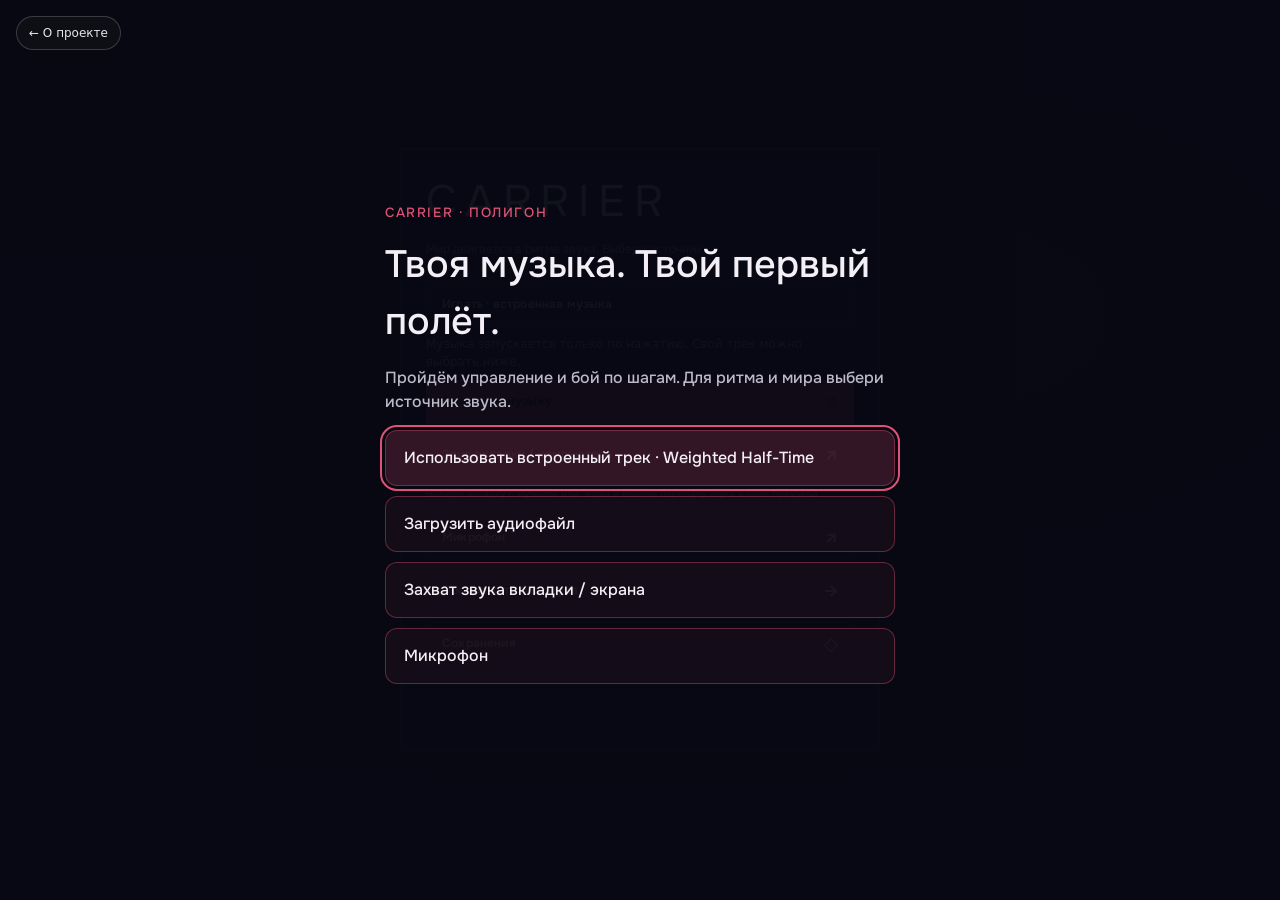
==== desktop.html @ 6b134b46 "Publish Carrier browser demo with desktop and touch controls" ====
<!DOCTYPE html>
<html lang="en">
<head>
<meta charset="UTF-8">
<title>Carrier</title>
<meta name="viewport" content="width=device-width, initial-scale=1, maximum-scale=1, viewport-fit=cover, user-scalable=no">
<link rel="preconnect" href="https://fonts.googleapis.com">
<link rel="preconnect" href="https://fonts.gstatic.com" crossorigin>
<link href="https://fonts.googleapis.com/css2?family=Onest:wght@400;500;600;700&display=swap" rel="stylesheet">
<style>
  html,body{margin:0; height:100%; background:#000; overflow:hidden;
    font-family:-apple-system,BlinkMacSystemFont,"Segoe UI",Roboto,sans-serif;}
  #canvasWrap{position:fixed; inset:0; display:flex; align-items:center; justify-content:center;}
  canvas{display:block;}

  #rulers{
    position:fixed; inset:0; z-index:5; pointer-events:none; display:none;
  }
  #rulers.on{ display:block; pointer-events:auto; }
  #drop{
    position:fixed; inset:0; z-index:10; display:flex; align-items:center; justify-content:center;
    background:rgba(0,0,0,.55); backdrop-filter:blur(6px);
    color:#eee; font-size:14px; text-align:center; cursor:pointer;
  }
  #drop.hidden{display:none;}
  #drop .box{
    border:1.5px dashed rgba(255,255,255,.25); border-radius:20px; padding:40px 56px;
    transition:border-color .15s, background-color .15s;
  }
  #drop .box:hover, #drop.dragover .box{ border-color:rgba(255,255,255,.6); background:rgba(255,255,255,.04); }
  #drop .box b{ display:block; font-size:15px; margin-bottom:6px; color:#fff; }
  #drop .box span{ color:#8a8a8f; font-size:12.5px; }
  #fileInput{ display:none; }

  #captureBtn{
    margin-top:16px; display:inline-flex; align-items:center; gap:6px;
    background:rgba(255,255,255,.08); border:1px solid rgba(255,255,255,.14); color:#eee;
    font-size:12px; padding:8px 14px; border-radius:999px; cursor:pointer;
    transition:background-color .12s;
  }
  #captureBtn:hover{ background:rgba(255,255,255,.16); }
  #captureHint{ display:block; margin-top:8px; color:#6d6d72; font-size:11px; max-width:260px; }

  #bar{
    position:fixed; left:50%; bottom:22px; transform:translateX(-50%); z-index:6;
    display:flex; align-items:center; gap:10px;
    background:rgba(16,16,18,.7); -webkit-backdrop-filter:blur(24px) saturate(160%); backdrop-filter:blur(24px) saturate(160%);
    border-radius:999px; padding:8px 14px; box-shadow:0 24px 70px rgba(0,0,0,.55), inset 0 1px 0 rgba(255,255,255,.07);
    opacity:0; pointer-events:none; transition:opacity .2s;
  }
  #bar.show{ opacity:1; pointer-events:auto; }
  #playBtn{
    width:30px; height:30px; border:none; border-radius:50%; background:#f2f2f2; color:#0a0a0a;
    font-size:12px; cursor:pointer; display:flex; align-items:center; justify-content:center; flex-shrink:0;
  }
  #track{ font-size:11.5px; color:#c9c9d0; max-width:220px; overflow:hidden; text-overflow:ellipsis; white-space:nowrap; }

  .modeBtn{
    border:none; background:transparent; color:#8a8a8f; font-size:11.5px;
    padding:7px 14px; border-radius:999px; cursor:pointer; transition:background-color .15s, color .15s;
  }
  .modeBtn:hover{ color:#c9c9d0; }
  .modeBtn.active{ background:#f2f2f2; color:#0a0a0a; }

  /* only ever visible when a wallpaper host is driving the page */
  #wpBadge{
    position:fixed; left:18px; bottom:22px; z-index:9; display:none;
    align-items:center; gap:8px; padding:6px 8px 6px 14px;
    background:rgba(16,16,18,.7); -webkit-backdrop-filter:blur(24px) saturate(160%);
    backdrop-filter:blur(24px) saturate(160%); border-radius:999px;
    box-shadow:0 24px 70px rgba(0,0,0,.5), inset 0 1px 0 rgba(255,255,255,.07);
    font-size:10px; color:#8a8a8f; text-transform:uppercase; letter-spacing:.05em;
  }
  #wpBadge.on{ display:flex; }
  #wpBadge .modeBtn{ padding:5px 10px; font-size:10px; }

  #viewDock{
    /* above #tuning (6) and #asciiDock (7): a tall settings panel reaches the
       bottom of the screen and would otherwise bury these buttons */
    position:fixed; right:18px; bottom:22px; z-index:9; display:flex; gap:4px;
    background:rgba(16,16,18,.7); -webkit-backdrop-filter:blur(24px) saturate(160%);
    backdrop-filter:blur(24px) saturate(160%);
    border-radius:999px; padding:5px; box-shadow:0 24px 70px rgba(0,0,0,.5), inset 0 1px 0 rgba(255,255,255,.07);
  }
  .viewBtn{
    width:30px; height:30px; border:none; border-radius:50%; cursor:pointer;
    background:rgba(255,255,255,.06); color:#c9c9d0;
    font-size:15px; line-height:1; display:flex; align-items:center; justify-content:center;
    transition:background-color .15s, color .15s;
  }
  .viewBtn:hover{ background:rgba(255,255,255,.16); color:#fff; }
  .viewBtn:active{ background:#f2f2f2; color:#0a0a0a; }
  #canvasWrap{ cursor:grab; }
  #canvasWrap.dragging{ cursor:grabbing; }
  body.synLookLocked #canvasWrap{ cursor:none; }

  #shapeSwitch{
    position:fixed; top:18px; left:18px; z-index:6;
    display:flex; gap:4px;
    background:rgba(16,16,18,.7); -webkit-backdrop-filter:blur(24px) saturate(160%); backdrop-filter:blur(24px) saturate(160%);
    border-radius:999px; padding:4px; box-shadow:0 24px 70px rgba(0,0,0,.55), inset 0 1px 0 rgba(255,255,255,.07);
  }

  #sensitivityDock{
    position:fixed; top:70px; left:18px; z-index:6; width:220px;
    background:rgba(16,16,18,.7); -webkit-backdrop-filter:blur(24px) saturate(160%); backdrop-filter:blur(24px) saturate(160%);
    border-radius:16px; padding:12px 16px; box-shadow:0 24px 70px rgba(0,0,0,.55), inset 0 1px 0 rgba(255,255,255,.07);
  }
  #sensitivityDock label{
    display:flex; justify-content:space-between; font-size:10.5px; color:#8a8a8f;
    text-transform:uppercase; letter-spacing:.05em; margin-bottom:8px;
  }
  #sensitivityDock label span.val{ color:#c9c9d0; font-weight:600; }
  #sensitivityDock input[type=range]{
    -webkit-appearance:none; width:100%; height:3px; border-radius:2px;
    background:rgba(255,255,255,.14); outline:none; margin:0;
  }
  #sensitivityDock input[type=range]::-webkit-slider-thumb{
    -webkit-appearance:none; width:13px; height:13px; border-radius:50%;
    background:#f2f2f2; cursor:pointer; box-shadow:0 1px 4px rgba(0,0,0,.4);
  }
  #sensitivityDock input[type=range]::-moz-range-thumb{
    width:13px; height:13px; border-radius:50%; border:none;
    background:#f2f2f2; cursor:pointer;
  }

  #tuning{
    position:fixed; top:18px; right:18px; z-index:6; width:246px;
    max-height:calc(100vh - 36px); overflow-y:auto;
    background:rgba(16,16,18,.7); -webkit-backdrop-filter:blur(24px) saturate(160%); backdrop-filter:blur(24px) saturate(160%);
    border-radius:18px; padding:14px 16px 6px; box-shadow:0 24px 70px rgba(0,0,0,.55), inset 0 1px 0 rgba(255,255,255,.07);
  }
  #tuning::-webkit-scrollbar{ width:5px; }
  #tuning::-webkit-scrollbar-thumb{ background:rgba(255,255,255,.15); border-radius:3px; }
  #tuning details{
    margin: 4px 0 10px; border-top:1px solid rgba(255,255,255,.08); padding-top:8px;
  }
  #tuning details:first-of-type{ border-top:none; padding-top:0; }
  #tuning summary{
    cursor:pointer; font-size:11px; color:#c9c9d0; font-weight:600;
    text-transform:uppercase; letter-spacing:.05em; margin-bottom:10px;
    list-style:none; display:flex; align-items:center; justify-content:space-between;
  }
  #tuning summary::-webkit-details-marker{ display:none; }
  #tuning summary::after{
    content:'+'; color:#6d6d72; font-size:13px; font-weight:400;
  }
  #tuning details[open] summary::after{ content:'−'; }
  #tuning .row{ margin-bottom:14px; }
  #tuning label{
    display:flex; justify-content:space-between; font-size:10.5px; color:#8a8a8f;
    text-transform:uppercase; letter-spacing:.05em; margin-bottom:6px;
  }
  #tuning label span.val{ color:#c9c9d0; font-weight:600; }
  #tuning input[type=range]{
    -webkit-appearance:none; width:100%; height:3px; border-radius:2px;
    background:rgba(255,255,255,.14); outline:none; margin:0;
  }
  #tuning input[type=range]::-webkit-slider-thumb{
    -webkit-appearance:none; width:13px; height:13px; border-radius:50%;
    background:#f2f2f2; cursor:pointer; box-shadow:0 1px 4px rgba(0,0,0,.4);
  }
  #tuning input[type=range]::-moz-range-thumb{
    width:13px; height:13px; border-radius:50%; border:none;
    background:#f2f2f2; cursor:pointer;
  }

  /* .val outside a <label> matched no rule at all and fell back to the
     default black — invisible on this panel. Give every .val a colour. */
  #tuning .val{ color:#c9c9d0; font-weight:600; }
  #valBpmLive{ color:#7ee0a8 !important; font-weight:700; letter-spacing:.01em; }

  /* point-shape picker: five equal pills, same language as the preset grid */
  .shapeGrid{ display:grid; grid-template-columns:repeat(5,1fr); gap:4px; }
  .shapeBtn{
    padding:7px 0; display:flex; align-items:center; justify-content:center;
  }
  .shapeBtn svg{ width:11px; height:11px; display:block; fill:currentColor; }
  .gradGrid{ display:grid; grid-template-columns:repeat(4,1fr); gap:4px; }
  .gradBtn{ padding:6px 0; font-size:10px; letter-spacing:.02em; }

  .presetGrid{ display:grid; grid-template-columns:1fr 1fr; gap:5px; margin-bottom:8px; }
  .presetBtn{ padding:7px 6px; font-size:10.5px; letter-spacing:.03em; }
  .presetBtn:last-child{ grid-column:1 / -1; }
  .presetHint{ font-size:9.5px; color:#5c5c62; letter-spacing:.04em; margin-bottom:4px; }

  #synDock{
    position:fixed; top:70px; left:18px; z-index:7; width:260px; display:none;
    background:rgba(16,16,18,.82); -webkit-backdrop-filter:blur(24px) saturate(160%);
    backdrop-filter:blur(24px) saturate(160%);
    border-radius:16px; padding:12px 14px;
    box-shadow:0 24px 70px rgba(0,0,0,.55), inset 0 1px 0 rgba(255,255,255,.07);
    max-height:calc(100vh - 100px); overflow-y:auto;
  }
  #synDock.on{ display:block; }
  #asciiDock{
    position:fixed; top:70px; left:18px; z-index:7; width:300px; display:none;
    background:rgba(16,16,18,.82); -webkit-backdrop-filter:blur(24px) saturate(160%);
    backdrop-filter:blur(24px) saturate(160%);
    border-radius:16px; padding:12px 14px 12px;
    box-shadow:0 24px 70px rgba(0,0,0,.55), inset 0 1px 0 rgba(255,255,255,.07);
    /* the dock grew a cycling section — cap it to the viewport and scroll,
       otherwise the lower controls fall off the bottom of short screens */
    max-height:calc(100vh - 100px); overflow-y:auto;
  }
  #asciiDock.on{ display:block; }
  #asciiDock::-webkit-scrollbar{ width:6px; }
  #asciiDock::-webkit-scrollbar-thumb{ background:rgba(255,255,255,.15); border-radius:3px; }

  /* ---- SPIRAL module: self-contained dock ---------------------------
     Kept structurally separate from every other dock on purpose: the whole
     block (dock, its CSS and its bindings) can be moved or re-skinned
     without touching the ASCII / tuning / sensitivity panels. */
  #spaceDock{
    position:fixed; top:70px; left:334px; z-index:7; width:236px; display:none;
    background:rgba(16,16,18,.82); -webkit-backdrop-filter:blur(24px) saturate(160%);
    backdrop-filter:blur(24px) saturate(160%);
    border-radius:16px; padding:12px 14px;
    box-shadow:0 24px 70px rgba(0,0,0,.55), inset 0 1px 0 rgba(255,255,255,.07);
    max-height:calc(100vh - 100px); overflow-y:auto;
  }
  #spaceDock.on{ display:block; }
  #spaceDock::-webkit-scrollbar{ width:6px; }
  #spaceDock::-webkit-scrollbar-thumb{ background:rgba(255,255,255,.15); border-radius:3px; }
  .spaceHead{
    display:flex; align-items:center; justify-content:space-between;
    font-size:10.5px; color:#8a8a8f; text-transform:uppercase; letter-spacing:.05em; margin-bottom:12px;
  }
  .spaceClose{
    background:none; border:none; color:#6d6d72; font-size:15px; line-height:1;
    cursor:pointer; padding:0 2px;
  }
  .spaceClose:hover{ color:#c9c9d0; }
  .spaceGroup{ margin-top:12px; padding-top:10px; border-top:1px solid rgba(255,255,255,.08); }
  .spaceGroup:first-of-type{ margin-top:0; padding-top:0; border-top:none; }
  .spaceGroupLbl{ font-size:9px; color:#5c5c62; letter-spacing:.09em; text-transform:uppercase; margin-bottom:9px; }
  #spaceDock .row{ margin-bottom:11px; }
  #spaceDock .row:last-child{ margin-bottom:0; }
  #spaceDock label{
    display:flex; justify-content:space-between; font-size:10.5px; color:#8a8a8f;
    text-transform:uppercase; letter-spacing:.05em; margin-bottom:6px;
  }
  #spaceDock .val{ color:#c9c9d0; font-weight:600; }
  #spaceDock input[type=range]{
    -webkit-appearance:none; width:100%; height:3px; border-radius:2px;
    background:rgba(255,255,255,.14); outline:none; margin:0;
  }
  #spaceDock input[type=range]::-webkit-slider-thumb{
    -webkit-appearance:none; width:13px; height:13px; border-radius:50%;
    background:#f2f2f2; cursor:pointer; box-shadow:0 1px 4px rgba(0,0,0,.4);
  }
  #spaceDock input[type=range]::-moz-range-thumb{
    width:13px; height:13px; border-radius:50%; border:none;
    background:#f2f2f2; cursor:pointer;
  }
  .spaceHint{ font-size:9px; color:#5c5c62; letter-spacing:.04em; margin-top:10px; line-height:1.5; }
  .cycleBlock{ margin-top:12px; padding-top:10px; border-top:1px solid rgba(255,255,255,.08); }
  .dynSlots{ display:flex; flex-direction:column; gap:5px; margin-top:9px; }
  .dynRow{
    background:rgba(0,0,0,.35); border-radius:10px; padding:7px 8px;
    box-shadow:inset 0 0 0 1px rgba(255,255,255,.05);
    transition:background-color .2s, box-shadow .2s;
  }
  .dynRow.live{ background:rgba(255,255,255,.10); box-shadow:inset 0 0 0 1px rgba(255,255,255,.22); }
  .dynHead{ display:flex; justify-content:space-between; align-items:baseline; margin-bottom:6px; }
  .dynLabel{ font-size:9.5px; color:#8a8a8f; text-transform:uppercase; letter-spacing:.05em; }
  .dynRow.live .dynLabel{ color:#e8e8ee; }
  .dynName{ font-size:10px; color:#c9c9d0; font-weight:600; }
  .dynSet{ width:100%; padding:5px 0; font-size:10px; }

  .asciiHead{
    display:flex; align-items:center; font-size:10.5px; color:#8a8a8f;
    text-transform:uppercase; letter-spacing:.05em; margin-bottom:9px;
  }
  .asciiDice{
    margin-left:auto; margin-right:8px; border:none; background:none; color:#6d6d72;
    font-size:14px; line-height:1; cursor:pointer; padding:0 2px; transition:color .12s;
  }
  .asciiDice:hover{ color:#e8e8ee; }
  .asciiClose{
    border:none; background:none; color:#6d6d72;
    font-size:15px; line-height:1; cursor:pointer; padding:0 2px; transition:color .12s;
  }
  .asciiClose:hover{ color:#e8e8ee; }
  /* Chips WRAP rather than scroll sideways. A horizontal scroll container is
     a trap on desktop: the wheel scrolls vertically, so a mouse user has no
     way to reach anything past the right edge, and the scrollbar was hidden
     on top of that. Wrapping costs a row or two of height and makes every
     category permanently visible and clickable. */
  .asciiCats{
    display:flex; flex-wrap:wrap; gap:4px; margin-bottom:8px;
  }
  .catChip{
    flex:0 0 auto; border:none; border-radius:999px; cursor:pointer;
    background:rgba(255,255,255,.07); color:#8a8a8f;
    font-size:9.5px; letter-spacing:.03em; text-transform:uppercase;
    padding:4px 8px; transition:background-color .15s, color .15s;
  }
  .catChip:hover{ color:#c9c9d0; }
  .catChip.active{ background:#f2f2f2; color:#0a0a0a; }
  .asciiGallery{
    display:grid; grid-template-columns:1fr 1fr; gap:3px;
    max-height:132px; overflow-y:auto; margin-bottom:9px; padding-right:3px;
  }
  .asciiGallery::-webkit-scrollbar{ width:5px; }
  .asciiGallery::-webkit-scrollbar-thumb{ background:rgba(255,255,255,.15); border-radius:3px; }
  .galItem{
    border:none; border-radius:8px; cursor:pointer; text-align:left;
    background:rgba(255,255,255,.04); color:#9a9aa2;
    font-size:10px; letter-spacing:.02em; padding:5px 7px;
    white-space:nowrap; overflow:hidden; text-overflow:ellipsis;
    transition:background-color .12s, color .12s;
  }
  .galItem:hover{ background:rgba(255,255,255,.11); color:#e8e8ee; }
  .galItem.active{ background:#f2f2f2; color:#0a0a0a; font-weight:600; }
  #asciiInput{
    width:100%; box-sizing:border-box; height:132px; resize:vertical;
    background:rgba(0,0,0,.45); border:1px solid rgba(255,255,255,.10);
    border-radius:10px; color:#c9c9d0; padding:8px 9px;
    font-family:ui-monospace,SFMono-Regular,Menlo,Consolas,monospace;
    font-size:8px; line-height:1.06; letter-spacing:0; white-space:pre; overflow:auto;
    outline:none;
  }
  #asciiInput:focus{ border-color:rgba(255,255,255,.22); }
  .asciiRow{ display:flex; gap:6px; margin-top:8px; }
  .asciiRot{ margin-top:11px; }
  .asciiRot .row{ margin-bottom:9px; }
  .asciiRot .row:last-child{ margin-bottom:0; }
  #asciiDock label{
    display:flex; justify-content:space-between; font-size:10.5px; color:#8a8a8f;
    text-transform:uppercase; letter-spacing:.05em; margin-bottom:6px;
  }
  #asciiDock .val{ color:#c9c9d0; font-weight:600; }
  #asciiDock input[type=range]{
    -webkit-appearance:none; width:100%; height:3px; border-radius:2px;
    background:rgba(255,255,255,.14); outline:none; margin:0;
  }
  #asciiDock input[type=range]::-webkit-slider-thumb{
    -webkit-appearance:none; width:13px; height:13px; border-radius:50%;
    background:#f2f2f2; cursor:pointer; box-shadow:0 1px 4px rgba(0,0,0,.4);
  }
  #asciiDock input[type=range]::-moz-range-thumb{
    width:13px; height:13px; border-radius:50%; border:none;
    background:#f2f2f2; cursor:pointer;
  }
  .asciiHint{ font-size:9px; color:#5c5c62; letter-spacing:.04em; margin-top:7px; }
  #asciiFileInput{ display:none; }

  /* ---- modulation matrix: "+" per row, chips under the slider ---- */
  .modAdd{
    margin-left:auto; margin-right:7px; flex:0 0 auto;
    width:14px; height:14px; padding:0; border:none; border-radius:50%;
    background:rgba(255,255,255,.07); color:#6d6d72;
    font-size:11px; line-height:1; cursor:pointer;
    display:flex; align-items:center; justify-content:center;
    transition:background-color .15s, color .15s;
  }
  .modAdd:hover{ background:rgba(255,255,255,.16); color:#e8e8ee; }
  .modChips{ display:flex; flex-wrap:wrap; gap:4px; }
  .modChips:not(:empty){ margin-top:6px; }
  .modChip{
    display:flex; align-items:center; gap:5px;
    background:rgba(0,0,0,.42); box-shadow:inset 0 0 0 1px rgba(255,255,255,.06);
    border-radius:999px; padding:3px 4px 3px 7px; font-size:9.5px;
  }
  .modChipName{ color:#9a9aa2; letter-spacing:.04em; }
  .modChipDepth{
    color:var(--accent); font-weight:700; font-size:10px;
    cursor:ns-resize; user-select:none; -webkit-user-select:none; touch-action:none;
    min-width:30px; text-align:right;
  }
  .modChipX{
    border:none; background:none; color:#5c5c62; cursor:pointer;
    font-size:11px; line-height:1; padding:0 2px; transition:color .12s;
  }
  .modChipX:hover{ color:#e8e8ee; }

  #modPopover{
    position:fixed; z-index:20; display:none; width:150px; padding:6px;
    background:rgba(16,16,18,.92); -webkit-backdrop-filter:blur(24px) saturate(160%);
    backdrop-filter:blur(24px) saturate(160%);
    border-radius:12px; box-shadow:0 24px 70px rgba(0,0,0,.6), inset 0 1px 0 rgba(255,255,255,.07);
  }
  #modPopover.on{ display:block; }
  .modPopHead{
    font-size:9px; color:#5c5c62; letter-spacing:.06em; text-transform:uppercase;
    padding:3px 6px 6px;
  }
  .modPopItem{
    display:flex; align-items:center; gap:6px; width:100%;
    border:none; background:none; cursor:pointer; border-radius:8px;
    padding:5px 6px; text-align:left; transition:background-color .12s;
  }
  .modPopItem:hover{ background:rgba(255,255,255,.08); }
  .modPopItem span{ font-size:11px; color:#e8e8ee; }
  .modPopItem em{ font-style:normal; margin-left:auto; font-size:8.5px; color:#5c5c62; letter-spacing:.05em; }

  /* a routed-on band whose material simply isn't in the track right now */
  .detRow.gated .detPill{ opacity:.42; }
  .detRow.gated .detGlow{ opacity:.15; }

  /* ---- detector groups: 3 tracks fused into one card ---- */
  .detGroup{ margin-bottom:14px; }
  .detGroupHead{ display:flex; align-items:center; gap:7px; margin-bottom:7px; padding:0 2px; }
  .detGroupName{ font-size:12px; color:#8a8a8f; letter-spacing:.02em; }
  .detSensHdr{ margin-left:auto; font-size:11px; color:#6d6d72; letter-spacing:.02em; }
  .detPower{
    width:19px; height:19px; flex:0 0 auto; border:none; border-radius:50%;
    background:rgba(255,255,255,.07); color:#6d6d72; font-size:10px; line-height:1;
    cursor:pointer; display:flex; align-items:center; justify-content:center;
    transition:background-color .15s, color .15s, box-shadow .15s; padding:0;
  }
  .detPower.on{ background:rgba(255,255,255,.14); color:#e8e8ee; box-shadow:0 0 9px rgba(255,255,255,.10); }
  .detPower:hover{ color:#fff; }

  .detCard{
    border-radius:14px; overflow:hidden; background:rgba(0,0,0,.42);
    box-shadow:inset 0 0 0 1px rgba(255,255,255,.05);
  }
  .detRow{
    position:relative; height:54px; display:flex; align-items:center;
    padding:0 0 0 9px; gap:7px; overflow:hidden;
  }
  /* the blurred colour sphere that lights the track from inside */
  /* wave + glow stop at the divider bar, so the sens column stays dark and
     the numbers stay readable (the trace used to run underneath them) */
  .detGlow{
    position:absolute; top:-40%; bottom:-40%; left:-10%; right:66px;
    z-index:0; pointer-events:none;
    background:radial-gradient(65% 130% at 30% 50%, var(--glow) 0%, transparent 74%);
    filter:blur(14px); opacity:.9; transition:opacity .25s;
  }
  /* explicit width: a canvas is a replaced element, so left+right alone
     leaves it at its intrinsic attribute width instead of stretching */
  .detWave{
    position:absolute; top:0; left:0; width:calc(100% - 66px); height:100%;
    z-index:1; pointer-events:none;
  }
  .detPill{
    position:relative; z-index:2; flex:0 0 auto;
    display:flex; align-items:center; gap:6px;
    border:none; border-radius:999px; cursor:pointer;
    background:rgba(22,22,26,.72); color:#f0f0f4;
    font-size:11.5px; letter-spacing:.01em; padding:5px 11px 5px 9px;
    -webkit-backdrop-filter:blur(6px); backdrop-filter:blur(6px);
    transition:color .15s, background-color .15s;
  }
  .detPill:hover{ background:rgba(34,34,40,.85); }
  .detMode{
    font-size:8.5px; letter-spacing:.05em; text-transform:uppercase;
    color:#9a9aa2; background:rgba(255,255,255,.10);
    border-radius:999px; padding:2px 5px;
  }
  .detRow.off .detMode{ color:#6d6d72; background:rgba(255,255,255,.05); }
  .detDot{
    width:6px; height:6px; border-radius:50%; background:var(--accent);
    box-shadow:0 0 6px var(--accent); flex:0 0 auto;
  }
  .detBar{
    position:relative; z-index:2; margin-left:auto; flex:0 0 auto;
    width:5px; height:38px; border-radius:3px; background:rgba(255,255,255,.10);
    display:flex; align-items:flex-end; overflow:hidden;
  }
  .detBar > i{ display:block; width:100%; background:var(--accent); border-radius:3px; height:30%; transition:height .12s; }
  .detSens{
    position:relative; z-index:2; flex:0 0 auto; width:46px;
    display:flex; flex-direction:column; align-items:center; justify-content:center; gap:1px;
    padding-right:8px;
  }
  .sensArrow{
    border:none; background:none; color:#5c5c62; font-size:7px; line-height:1;
    cursor:pointer; padding:1px 4px; transition:color .12s;
  }
  .sensArrow:hover{ color:#c9c9d0; }
  .sensVal{
    font-size:15px; font-weight:700; color:var(--accent); letter-spacing:-.01em;
    cursor:ns-resize; user-select:none; -webkit-user-select:none; touch-action:none;
    padding:1px 0; transition:color .15s;
  }
  .sensVal:hover{ filter:brightness(1.25); }
  .detHidden{ display:none !important; }

  /* placement rows */
  .placeHint{ font-size:9px; color:#5c5c62; letter-spacing:.04em; margin-bottom:9px; }
  .placeRow label{ align-items:center; gap:5px; }
  .placeRow label .detDot{ margin-right:1px; }
  .placePair{ display:flex; gap:8px; }
  .placePair input[type=range]{ flex:1; min-width:0; }

  /* inactive track: light goes out, everything falls back to grey */
  .detRow.off .detGlow{ opacity:0; }
  .detRow.off .detPill{ color:#7a7a80; background:rgba(22,22,26,.6); }
  .detRow.off .detDot{ background:#6d6d72; box-shadow:none; }
  .detRow.off .sensVal{ color:#6d6d72; }
  .detRow.off .detBar > i{ background:#6d6d72; }

  /* The end of Carrier is an available sentence, not a modal result. */
  #synFinal{
    position:fixed; inset:0; z-index:30; display:none; align-items:center; justify-content:center;
    pointer-events:none; color:#eee; text-align:center;
    background:rgba(0,0,0,.18); backdrop-filter:blur(2px); opacity:0; transition:opacity 1.4s ease;
  }
  #synFinal.on{ display:flex; opacity:1; pointer-events:auto; }
  #synFinal .finalInner{ width:min(430px,calc(100vw - 48px)); }
  #synFinal .finalLead{ font-size:12px; color:rgba(255,255,255,.52); margin-bottom:8px; }
  #synFinal .finalHint{ font-size:12px; color:rgba(255,255,255,.40); margin-bottom:30px; }
  #synFinal label{ display:block; font-size:18px; font-weight:500; margin-bottom:14px; }
  #synFinal textarea{
    display:block; box-sizing:border-box; width:100%; min-height:84px; resize:none; outline:none;
    border:0; border-bottom:1px solid rgba(255,255,255,.30); border-radius:0;
    color:#f1f1f1; background:rgba(0,0,0,.18); padding:10px 4px; font:15px/1.55 Onest,-apple-system,BlinkMacSystemFont,"Segoe UI",sans-serif;
  }
  #synFinal textarea:focus{ border-bottom-color:rgba(255,255,255,.75); }
  #synFinal button{ margin-top:17px; border:0; color:rgba(255,255,255,.72); background:transparent; font-size:12px; cursor:pointer; }
  #synFinal button:hover{ color:#fff; }
  #synFinal .finalMessage{ display:none; font-size:16px; line-height:1.6; white-space:pre-wrap; color:rgba(255,255,255,.86); }
  #synFinal.sent .finalLead, #synFinal.sent .finalHint, #synFinal.sent label,
  #synFinal.sent textarea, #synFinal.sent #synFinalSend{ display:none; }
  #synFinal.sent .finalMessage{ display:block; }
  #synFinal #synFinalContinue{display:none;margin:26px auto 0;padding:10px 18px;
    border:1px solid rgba(255,255,255,.3);border-radius:999px;touch-action:manipulation}
  #synFinal.sent.continueReady #synFinalContinue{display:block}
</style>
<style>#carrierSideSkip{position:absolute;left:50%;transform:translateX(-50%);top:calc(var(--hud-gap) + 88px * var(--carrier-ui-scale));pointer-events:auto;border:1px solid var(--ui-line);border-radius:16px;background:rgba(8,9,14,.75);color:var(--ui-text);padding:5px 12px;font:inherit;font-size:11px}#carrierSideSkip[hidden]{display:none}</style><meta name="robots" content="noindex"><link rel="icon" href="icon.png"><style>#carrierWebBack{position:fixed;left:16px;top:16px;z-index:185;padding:9px 12px;border:1px solid #ffffff30;border-radius:20px;background:#101016e8;color:#e5e5ec;text-decoration:none;font:12px system-ui}#carrierWebBack[hidden]{display:none}#carrierWebBuiltin{background:rgb(var(--hud-rgb));color:#10121b}#carrierWebStatus{font:12px/1.5 system-ui;color:#c5c5cc;margin:8px 0}</style></head>
<body>

<div id="canvasWrap"><canvas id="c"></canvas></div>
<canvas id="rulers"></canvas>

<div id="wpBadge">
  <span>wallpaper mode</span>
  <button class="modeBtn" id="wpLayoutBtn">BANDS: LOG</button>
</div>

<div id="viewDock">
  <button class="viewBtn" id="zoomOutBtn" title="zoom out">&#8722;</button>
  <button class="viewBtn" id="viewResetBtn" title="reset view">&#8635;</button>
  <button class="viewBtn" id="zoomInBtn" title="zoom in">&#43;</button>
</div>

<div id="shapeSwitch">
  <button class="modeBtn" id="shapeBtnSyn" data-shape="syn">Carrier</button>
</div>

<div id="spaceDock">
  <div class="spaceHead">
    <span>Microcosm</span>
    <button class="spaceClose" id="spaceCloseBtn" title="close">&times;</button>
  </div>

  <div class="spaceGroup">
    <div class="spaceGroupLbl">matter</div>
    <div class="row" style="display:flex; gap:4px; align-items:center;">
      <button class="modeBtn evoFormBtn" data-form="0" style="flex:1;">CITY</button>
      <button class="modeBtn evoFormBtn" data-form="50" style="flex:1;">ROCK</button>
      <button class="modeBtn evoFormBtn" data-form="100" style="flex:1;">ORGANIC</button>
    </div>
    <div class="row">
      <label>Form <span class="val" id="valEvoForm">city</span></label>
      <input type="range" id="sliderEvoForm" min="0" max="100" value="0">
    </div>
    <div class="row">
      <label>Structures <span class="val" id="valEvoSites">46</span></label>
      <input type="range" id="sliderEvoSites" min="6" max="160" value="46">
    </div>
    <div class="row">
      <label>Belt length <span class="val" id="valEvoSpread">220%</span></label>
      <input type="range" id="sliderEvoSpread" min="80" max="420" value="220">
    </div>
    <div class="row">
      <label>Belt depth <span class="val" id="valEvoDepth">85%</span></label>
      <input type="range" id="sliderEvoDepth" min="20" max="220" value="85">
    </div>
    <div class="row">
      <label>Travel <span class="val" id="valEvoBars">8 bars</span></label>
      <input type="range" id="sliderEvoBars" min="2" max="32" value="8">
    </div>
    <div class="row">
      <label>Height <span class="val" id="valEvoHeight">170%</span></label>
      <input type="range" id="sliderEvoHeight" min="20" max="280" value="170">
    </div>
    <div class="row">
      <label>Ground <span class="val" id="valEvoGround">15%</span></label>
      <input type="range" id="sliderEvoGround" min="0" max="60" value="15">
    </div>
  </div>

  <div class="spaceGroup">
    <div class="spaceGroupLbl">resistance</div>
    <div class="row">
      <label>Density <span class="val" id="valEvoRise">100%</span></label>
      <input type="range" id="sliderEvoRise" min="0" max="300" value="100">
    </div>
    <div class="row">
      <label>Hardness <span class="val" id="valEvoOssify">100%</span></label>
      <input type="range" id="sliderEvoOssify" min="0" max="200" value="100">
    </div>
  </div>

  <div class="spaceGroup">
    <div class="spaceGroupLbl">energy</div>
    <div class="row">
      <label>Position <span class="val" id="valBeamAnchor">-22%</span></label>
      <input type="range" id="sliderBeamAnchor" min="-80" max="80" value="-22">
    </div>
    <div class="row">
      <label>Drift <span class="val" id="valBeamDrift">10%</span></label>
      <input type="range" id="sliderBeamDrift" min="0" max="45" value="10">
    </div>
    <div class="row">
      <label>Pulse <span class="val" id="valBeamPulse">100%</span></label>
      <input type="range" id="sliderBeamPulse" min="0" max="220" value="100">
    </div>
    <div class="row">
      <label>Radius <span class="val" id="valBeamWidth">70%</span></label>
      <input type="range" id="sliderBeamWidth" min="6" max="200" value="70">
    </div>
    <div class="row">
      <label>Altitude <span class="val" id="valOrbHeight">80%</span></label>
      <input type="range" id="sliderOrbHeight" min="0" max="260" value="80">
    </div>
    <div class="row">
      <label>Reach down <span class="val" id="valOrbReach">30%</span></label>
      <input type="range" id="sliderOrbReach" min="8" max="120" value="30">
    </div>
    <div class="row">
      <label>Core <span class="val" id="valOrbCore">6%</span></label>
      <input type="range" id="sliderOrbCore" min="0" max="20" value="6">
    </div>
    <div class="row" style="display:flex; gap:4px; align-items:center;">
      <button class="modeBtn orbShapeBtn active" data-orb="sphere" style="flex:1;">SPHERE</button>
      <button class="modeBtn orbShapeBtn" data-orb="hexagon" style="flex:1;">HEX</button>
      <button class="modeBtn orbShapeBtn" data-orb="ascii" style="flex:1;">ASCII</button>
    </div>
    <div class="row">
      <label>Spin <span class="val" id="valOrbSpin">22%</span></label>
      <input type="range" id="sliderOrbSpin" min="-120" max="120" value="22">
    </div>
    <div class="row">
      <label>Force <span class="val" id="valBeamForce">100%</span></label>
      <input type="range" id="sliderBeamForce" min="0" max="200" value="100">
    </div>
    <div class="row">
      <label>Lift <span class="val" id="valBeamLift">35%</span></label>
      <input type="range" id="sliderBeamLift" min="0" max="200" value="35">
    </div>
    <div class="row">
      <label>Radiance <span class="val" id="valBeamGlow">100%</span></label>
      <input type="range" id="sliderBeamGlow" min="0" max="200" value="100">
    </div>
  </div>

  <div class="spaceGroup">
    <div class="spaceGroupLbl">evolution</div>
    <div class="row">
      <label>Rate <span class="val" id="valEvoRate">20%</span></label>
      <input type="range" id="sliderEvoRate" min="0" max="150" value="20">
    </div>
    <div class="row" style="display:flex; gap:6px; align-items:center;">
      <button class="modeBtn" id="evoResetBtn" style="flex:1;">RESET EVOLUTION</button>
    </div>
    <div class="row">
      <label>State <span class="val" id="valEvoState">resistance 0% &middot; evolved 0%</span></label>
    </div>
  </div>

  <div class="spaceHint">The belt is endless: matter arrives on the right as stone, crosses the frame and leaves on the left, travelling one belt-length every TRAVEL bars &mdash; so the space moves at the speed of the track. Over it flies a charged orb, a body of its own made of points &mdash; wearing whichever form you pick: a plain sphere, the faceted hull from HEX, or the ASCII relief currently loaded in the ASCII dock, live. It hangs in one zone, drifting only slightly within a hard limit and bobbing on the beat, and its charge falls DOWNWARD onto whatever passes beneath &mdash; so everything left of it is living, everything right of it has not been reached yet, and that meeting is on screen in every frame. Charge, pulse and radius come off the music in real time; dense low-heavy passages resist it and pull the field in. A slower belt leaves matter under the orb longer, so it comes out more completely changed. RESET returns the matter to stone.</div>
</div>

<div id="asciiDock">
  <div class="asciiHead">
    <span>ASCII relief</span>
    <button class="asciiDice" id="asciiRandomBtn" title="random shape">&#9860;</button>
    <button class="asciiClose" id="asciiCloseBtn" title="close">×</button>
  </div>
  <div class="asciiCats" id="asciiCats"></div>
  <div class="asciiGallery" id="asciiGallery"></div>
  <textarea id="asciiInput" spellcheck="false" placeholder="paste ASCII art here…"></textarea>
  <div class="asciiRow">
    <button class="modeBtn" id="asciiFileBtn" style="flex:1;">Load .txt</button>
    <button class="modeBtn" id="asciiApplyBtn" style="flex:1;">Apply</button>
  </div>
  <div class="asciiRot">
    <div class="row">
      <label>Cutout · hole <span class="val" id="valReliefCut">off</span></label>
      <input type="range" id="sliderReliefCut" min="0" max="90" value="0">
    </div>
    <div class="row">
      <label>Rotate Y · spin <span class="val" id="valReliefRotY">0%</span></label>
      <input type="range" id="sliderReliefRotY" min="-100" max="100" value="0">
    </div>
    <div class="row">
      <label>Rotate X · tilt <span class="val" id="valReliefRotX">0%</span></label>
      <input type="range" id="sliderReliefRotX" min="-100" max="100" value="0">
    </div>
  </div>
  <div class="asciiHint" id="asciiHint">denser characters sit higher · space is a valley</div>

  <div class="cycleBlock">
    <div class="asciiHead" style="margin-top:4px;"><span>shape cycling</span></div>
    <div class="row" style="display:flex; gap:6px; margin-bottom:8px;">
      <button class="modeBtn" id="cycleBtn" style="flex:1;">SHAPE CYCLE: OFF</button>
    </div>
    <div class="row">
      <label>Section window <span class="val" id="valSecWindow">2 bars</span></label>
      <input type="range" id="sliderSecWindow" min="1" max="6" value="2">
    </div>
    <div class="row">
      <label>Section sensitivity <span class="val" id="valSecSens">1.2</span></label>
      <input type="range" id="sliderSecSens" min="60" max="300" value="120">
    </div>
    <div class="row">
      <label>Morph time <span class="val" id="valCycleMorph">0.55s</span></label>
      <input type="range" id="sliderCycleMorph" min="0" max="200" value="55">
    </div>
    <div class="row">
      <label>Verse above <span class="val" id="valDynThVerse">34%</span></label>
      <input type="range" id="sliderDynThVerse" min="10" max="60" value="34">
    </div>
    <div class="row">
      <label>Chorus above <span class="val" id="valDynThChorus">67%</span></label>
      <input type="range" id="sliderDynThChorus" min="40" max="95" value="67">
    </div>
    <div class="dynSlots">
      <div class="dynRow" data-cls="intro">
        <div class="dynHead"><span class="dynLabel">Intro / outro</span><span class="dynName">—</span></div>
        <button class="modeBtn dynSet">Set to current</button>
      </div>
      <div class="dynRow" data-cls="verse">
        <div class="dynHead"><span class="dynLabel">Verse</span><span class="dynName">—</span></div>
        <button class="modeBtn dynSet">Set to current</button>
      </div>
      <div class="dynRow" data-cls="chorus">
        <div class="dynHead"><span class="dynLabel">Chorus</span><span class="dynName">—</span></div>
        <button class="modeBtn dynSet">Set to current</button>
      </div>
    </div>
    <div class="asciiHint" id="cycleHint">pick at least two shapes to start cycling</div>
  </div>
  <input type="file" id="asciiFileInput" accept=".txt,.asc,.text,text/plain">
</div>



<div id="synDock">
  <div class="asciiHead" id="synHead"><span>Carrier</span><span class="synHint">WASD &middot; LMB pulse &middot; E jump &middot; R rebirth &middot; Q ultimate</span></div>
  <div class="spaceGroup">
    <div class="spaceGroupLbl">mesh</div>
    <div class="row">
      <label>Nodes <span class="val" id="valSynDensity">150</span></label>
      <input type="range" id="sliderSynDensity" min="20" max="320" step="4" value="96">
    </div>
    <div class="row">
      <label>Reach <span class="val" id="valSynReach">100%</span></label>
      <input type="range" id="sliderSynReach" min="40" max="220" value="100">
    </div>
    <div class="row">
      <label>Node size <span class="val" id="valSynNodeSize">100%</span></label>
      <input type="range" id="sliderSynNodeSize" min="30" max="240" value="100">
    </div>
    <div class="row">
      <label>World node size <span class="val" id="valSynWorldNodeSize">115%</span></label>
      <input type="range" id="sliderSynWorldNodeSize" min="60" max="180" value="115">
    </div>
    <div class="row">
      <label>Shell detail <span class="val" id="valSynDetail">100%</span></label>
      <input type="range" id="sliderSynDetail" min="25" max="200" value="100">
    </div>
  </div>
  <div class="spaceGroup">
    <div class="spaceGroupLbl">palette</div>
    <div class="row">
      <label>Color A <span class="val" id="valSynPalA">#6c63ff</span></label>
      <input type="color" id="pickerSynPalA" value="#6c63ff" style="width:100%; height:26px; border:none; border-radius:8px; background:none; cursor:pointer;">
    </div>
    <div class="row">
      <label>Color B <span class="val" id="valSynPalB">#00d4ff</span></label>
      <input type="color" id="pickerSynPalB" value="#00d4ff" style="width:100%; height:26px; border:none; border-radius:8px; background:none; cursor:pointer;">
    </div>
    <div class="row">
      <label>Color C <span class="val" id="valSynPalC">#ff3cac</span></label>
      <input type="color" id="pickerSynPalC" value="#ff3cac" style="width:100%; height:26px; border:none; border-radius:8px; background:none; cursor:pointer;">
    </div>
    <div class="row">
      <label>Planning trace <span class="val" id="valSynTrace">#ffd678</span></label>
      <input type="color" id="pickerSynTrace" value="#ffd678" style="width:100%; height:26px; border:none; border-radius:8px; background:none; cursor:pointer;">
    </div>
  </div>

  <div class="spaceGroup">
    <div class="spaceGroupLbl">look</div>
    <div class="row">
      <label>Link brightness <span class="val" id="valSynLinkOp">100%</span></label>
      <input type="range" id="sliderSynLinkOp" min="0" max="220" value="100">
    </div>
    <div class="row">
      <label>Filament length <span class="val" id="valSynFilLen">100%</span></label>
      <input type="range" id="sliderSynFilLen" min="0" max="260" value="100">
    </div>
    <div class="row">
      <label>Filament count <span class="val" id="valSynFilCount">100%</span></label>
      <input type="range" id="sliderSynFilCount" min="0" max="200" value="100">
    </div>
    <div class="row">
      <label>Crush <span class="val" id="valSynCrush">100%</span></label>
      <input type="range" id="sliderSynCrush" min="0" max="220" value="100">
    </div>
    <div class="row">
      <label>Conditions <span class="val" id="valSynCond">off</span></label>
      <input type="range" id="sliderSynCond" min="0" max="200" value="0">
    </div>
    <div class="row">
      <label>Atmosphere <span class="val" id="valSynAtmos">100%</span></label>
      <input type="range" id="sliderSynAtmos" min="0" max="220" value="100">
    </div>
    <div class="row">
      <label>Solidity <span class="val" id="valSynSolid">70%</span></label>
      <input type="range" id="sliderSynSolid" min="0" max="100" value="70">
    </div>
    <div class="row">
      <label>Contour <span class="val" id="valSynContour">85%</span></label>
      <input type="range" id="sliderSynContour" min="0" max="200" value="85">
    </div>
    <div class="row">
      <label>Escape warp <span class="val" id="valSynWarp">100%</span></label>
      <input type="range" id="sliderSynWarp" min="0" max="260" value="100">
    </div>
    <div class="row">
      <label>Defocus <span class="val" id="valSynFocus">100%</span></label>
      <input type="range" id="sliderSynFocus" min="0" max="260" value="100">
    </div>
    <div class="row">
      <label>Distance fade <span class="val" id="valSynFog">100%</span></label>
      <input type="range" id="sliderSynFog" min="20" max="300" value="100">
    </div>
    <div class="row">
      <label>Warm nodes <span class="val" id="valSynWarm">35%</span></label>
      <input type="range" id="sliderSynWarm" min="0" max="100" value="35">
    </div>
  </div>

  <div class="spaceGroup">
    <div class="spaceGroupLbl">graphics</div>
    <div class="row">
      <label>Speed smear <span class="val" id="valSynRushAmt">100%</span></label>
      <input type="range" id="sliderSynRushAmt" min="0" max="260" value="100">
    </div>
    <div class="row">
      <label>Edge blur <span class="val" id="valSynEdgeAmt">100%</span></label>
      <input type="range" id="sliderSynEdgeAmt" min="0" max="260" value="100">
    </div>
    <div class="row">
      <label>Form shaping <span class="val" id="valSynFormAmt">100%</span></label>
      <input type="range" id="sliderSynFormAmt" min="0" max="200" value="100">
    </div>
    <div class="row">
      <label>Rebirth light <span class="val" id="valSynReFx">100%</span></label>
      <input type="range" id="sliderSynReFx" min="0" max="160" value="100">
    </div>
    <div class="row">
      <button class="modeBtn" id="synDynColBtn" style="flex:1;">DYNAMIC COLOR: OFF</button>
    </div>
    <div class="row">
      <button class="modeBtn" id="synMouseCaptureBtn" style="flex:1;">CAPTURE MOUSE</button>
    </div>
  </div>

  <div class="spaceGroup">
    <div class="spaceGroupLbl">courier</div>
    <div class="row">
      <label>Jump every <span class="val" id="valSynStep">1/2</span></label>
      <input type="range" id="sliderSynStep" min="0" max="7" step="1" value="2">
    </div>
    <div class="row">
      <label>Thrust <span class="val" id="valSynHopDist">100%</span></label>
      <input type="range" id="sliderSynHopDist" min="25" max="260" value="100">
    </div>
    <div class="row">
      <label>Attraction <span class="val" id="valSynAttract">100%</span></label>
      <input type="range" id="sliderSynAttract" min="0" max="260" value="100">
    </div>
    <div class="row">
      <label>Orbit swirl <span class="val" id="valSynSwirl">100%</span></label>
      <input type="range" id="sliderSynSwirl" min="0" max="260" value="100">
    </div>
    <div class="row">
      <label>Field radius <span class="val" id="valSynField">100%</span></label>
      <input type="range" id="sliderSynField" min="40" max="220" value="100">
    </div>
    <div class="row">
      <label>Medium drag <span class="val" id="valSynDamp">100%</span></label>
      <input type="range" id="sliderSynDamp" min="20" max="300" value="100">
    </div>
    <div class="row">
      <label>Carrier size <span class="val" id="valSynCarrier">100%</span></label>
      <input type="range" id="sliderSynCarrier" min="40" max="220" value="100">
    </div>
    <div class="row">
      <label>Tail <span class="val" id="valSynTail">100%</span></label>
      <input type="range" id="sliderSynTail" min="0" max="220" value="100">
    </div>
    <div class="row">
      <label>Trail life <span class="val" id="valSynTrail">3.0 s</span></label>
      <input type="range" id="sliderSynTrail" min="20" max="1200" step="10" value="300">
    </div>
    <div class="row">
      <label>Drift <span class="val" id="valSynDrift">100%</span></label>
      <input type="range" id="sliderSynDrift" min="0" max="300" value="100">
    </div>
  </div>
</div>

<div id="sensitivityDock">
  <label>Sensitivity <span class="val" id="valSensitivity">199%</span></label>
  <input type="range" id="sliderSensitivity" min="20" max="400" value="199">
</div>

<div id="tuning">
  <details open>
  <summary>Presets</summary>
  <div class="presetGrid"><!-- filled by the demo shell from the built-in presets -->
  </div>
  <div class="presetHint" id="presetHint">metal · techno · ambient · rap · acoustic</div>
  <div class="row" style="display:flex; gap:6px; margin-top:9px; margin-bottom:6px;">
    <button class="modeBtn" id="presetExportBtn" style="flex:1;">Export JSON</button>
    <button class="modeBtn" id="presetImportBtn" style="flex:1;">Import JSON</button>
  </div>
  <div class="presetHint" id="presetIoHint">saves every control, routing, matrix link and the ASCII art</div>
  </details>

  <details open>
  <summary>Basics</summary>
  <div class="row">
    <label>Base opacity <span class="val" id="valOpacity">14%</span></label>
    <input type="range" id="sliderOpacity" min="0" max="60" value="14">
  </div>
  </details>

  <details open>
  <summary>Wave pool</summary>
  <div class="row" style="display:flex; justify-content:space-between; align-items:center; margin-bottom:8px;">
    <label style="margin:0;">Spawn detect</label>
    <span class="val" style="color:#7ee0a8;">AUTO · HPSS</span>
  </div>

  <div class="detGroup">
    <div class="detGroupHead">
      <span class="detGroupName">percussive</span>
      <button class="detPower on" data-group="perc" title="toggle group">&#9211;</button>
      <span class="detSensHdr">sens</span>
    </div>
    <div class="detCard">
      <div class="detRow" data-band="pbass">
        <div class="detGlow"></div>
        <canvas class="detWave" id="monPbass"></canvas>
        <button class="detPill"><i class="detDot"></i>kick<span class="detMode">both</span></button>
        <div class="detBar"><i id="barPbass"></i></div>
        <div class="detSens">
          <button class="sensArrow" data-band="pbass" data-step="5">&#9650;</button>
          <div class="sensVal" id="valSensPbass" data-band="pbass">100%</div>
          <button class="sensArrow" data-band="pbass" data-step="-5">&#9660;</button>
        </div>
        <input type="range" id="sensPbass" min="20" max="300" value="100" class="detHidden">
      </div>
      <div class="detRow" data-band="pmid">
        <div class="detGlow"></div>
        <canvas class="detWave" id="monPmid"></canvas>
        <button class="detPill"><i class="detDot"></i>snare<span class="detMode">wave</span></button>
        <div class="detBar"><i id="barPmid"></i></div>
        <div class="detSens">
          <button class="sensArrow" data-band="pmid" data-step="5">&#9650;</button>
          <div class="sensVal" id="valSensPmid" data-band="pmid">100%</div>
          <button class="sensArrow" data-band="pmid" data-step="-5">&#9660;</button>
        </div>
        <input type="range" id="sensPmid" min="20" max="300" value="100" class="detHidden">
      </div>
      <div class="detRow" data-band="phigh">
        <div class="detGlow"></div>
        <canvas class="detWave" id="monPhigh"></canvas>
        <button class="detPill"><i class="detDot"></i>hats<span class="detMode">sphere</span></button>
        <div class="detBar"><i id="barPhigh"></i></div>
        <div class="detSens">
          <button class="sensArrow" data-band="phigh" data-step="5">&#9650;</button>
          <div class="sensVal" id="valSensPhigh" data-band="phigh">100%</div>
          <button class="sensArrow" data-band="phigh" data-step="-5">&#9660;</button>
        </div>
        <input type="range" id="sensPhigh" min="20" max="300" value="100" class="detHidden">
      </div>
    </div>
  </div>

  <div class="detGroup">
    <div class="detGroupHead">
      <span class="detGroupName">harmonic</span>
      <button class="detPower on" data-group="harm" title="toggle group">&#9211;</button>
      <span class="detSensHdr">sens</span>
    </div>
    <div class="detCard">
      <div class="detRow" data-band="hbass">
        <div class="detGlow"></div>
        <canvas class="detWave" id="monHbass"></canvas>
        <button class="detPill"><i class="detDot"></i>bass<span class="detMode">sphere</span></button>
        <div class="detBar"><i id="barHbass"></i></div>
        <div class="detSens">
          <button class="sensArrow" data-band="hbass" data-step="5">&#9650;</button>
          <div class="sensVal" id="valSensHbass" data-band="hbass">100%</div>
          <button class="sensArrow" data-band="hbass" data-step="-5">&#9660;</button>
        </div>
        <input type="range" id="sensHbass" min="20" max="300" value="100" class="detHidden">
      </div>
      <div class="detRow" data-band="hmid">
        <div class="detGlow"></div>
        <canvas class="detWave" id="monHmid"></canvas>
        <button class="detPill"><i class="detDot"></i>tonal<span class="detMode">sphere</span></button>
        <div class="detBar"><i id="barHmid"></i></div>
        <div class="detSens">
          <button class="sensArrow" data-band="hmid" data-step="5">&#9650;</button>
          <div class="sensVal" id="valSensHmid" data-band="hmid">100%</div>
          <button class="sensArrow" data-band="hmid" data-step="-5">&#9660;</button>
        </div>
        <input type="range" id="sensHmid" min="20" max="300" value="100" class="detHidden">
      </div>
      <div class="detRow" data-band="hhigh">
        <div class="detGlow"></div>
        <canvas class="detWave" id="monHhigh"></canvas>
        <button class="detPill"><i class="detDot"></i>air<span class="detMode">sphere</span></button>
        <div class="detBar"><i id="barHhigh"></i></div>
        <div class="detSens">
          <button class="sensArrow" data-band="hhigh" data-step="5">&#9650;</button>
          <div class="sensVal" id="valSensHhigh" data-band="hhigh">100%</div>
          <button class="sensArrow" data-band="hhigh" data-step="-5">&#9660;</button>
        </div>
        <input type="range" id="sensHhigh" min="20" max="300" value="100" class="detHidden">
      </div>
    </div>
  </div>
  <div class="row" style="display:flex; gap:6px; align-items:center; margin-bottom:14px;">
    <button class="modeBtn" id="bandTintBtn" style="flex:1;">BAND TINT: OFF</button>
    <span class="val" style="font-size:9px; color:#5c5c62; letter-spacing:.06em;">TEST</span>
  </div>
  <div class="row">
    <label>Wave length <span class="val" id="valWaveLength">1/2</span></label>
    <input type="range" id="sliderWaveLength" min="0" max="10" step="1" value="1">
  </div>
  <div class="row">
    <label>Max waves / ½ bar <span class="val" id="valMaxWaves">2</span></label>
    <input type="range" id="sliderMaxWaves" min="1" max="30" step="1" value="2">
  </div>
  <div class="row">
    <label>Presence gate <span class="val" id="valPresenceGate">11 dB</span></label>
    <input type="range" id="sliderPresenceGate" min="0" max="20" value="11">
  </div>
  <div class="row" style="display:flex; gap:6px; align-items:center; margin-bottom:8px;">
    <span class="val" id="lblTempoMode" style="flex:1; color:#8a8a8f; text-transform:none; letter-spacing:0;">Tempo (auto)</span>
    <span class="val" id="valBpmLive" style="min-width:56px; text-align:right;">120 BPM</span>
  </div>
  <div class="row" style="display:flex; gap:6px; align-items:center; margin-bottom:8px;">
    <button class="modeBtn" id="bpmTapBtn" style="flex:1;">TAP</button>
    <button class="modeBtn" id="bpmFixBtn" style="flex:1;">FIX TEMPO</button>
  </div>
  <div class="row" style="display:flex; gap:6px; margin-bottom:12px;">
    <input type="number" id="bpmManualInput" placeholder="override BPM…" min="40" max="220" step="0.1"
      style="flex:1; background:rgba(255,255,255,.06); border:1px solid rgba(255,255,255,.14); color:#eee; border-radius:8px; padding:6px 10px; font-size:12px;" value="">
    <button class="modeBtn" id="bpmClearBtn" style="flex:0 0 auto;">Clear</button>
  </div>
  <div class="row">
    <label>Wave opacity <span class="val" id="valWaveOpacity">159%</span></label>
    <input type="range" id="sliderWaveOpacity" min="20" max="300" value="159">
  </div>
  <div class="row">
    <label>Wave bulge (volume) <span class="val" id="valWaveRadial">3%</span></label>
    <input type="range" id="sliderWaveRadial" min="0" max="20" value="3">
  </div>
  <div class="row">
    <label>Form rigidity <span class="val" id="valRigidity">89%</span></label>
    <input type="range" id="sliderRigidity" min="45" max="100" value="89">
  </div>
  <div class="row">
    <label>dB→intensity contrast <span class="val" id="valWaveDbContrast">100%</span></label>
    <input type="range" id="sliderWaveDbContrast" min="20" max="300" value="100">
  </div>
  <div class="row">
    <label>Base opacity (dB-driven) <span class="val" id="valBaseOpacityDb">27%</span></label>
    <input type="range" id="sliderBaseOpacityDb" min="0" max="200" value="27">
  </div>
  </details>

  <details open>
  <summary>Wave envelope</summary>
  <div class="row">
    <label>Mid hold <span class="val" id="valWaveHold">29%</span></label>
    <input type="range" id="sliderWaveHold" min="20" max="90" value="29">
  </div>
  <div class="row">
    <label>Settle time <span class="val" id="valHoldStart">38%</span></label>
    <input type="range" id="sliderHoldStart" min="4" max="50" value="38">
  </div>
  <div class="row">
    <label>Fade start <span class="val" id="valFadeStart">49%</span></label>
    <input type="range" id="sliderFadeStart" min="40" max="92" value="49">
  </div>
  </details>

  <details open>
  <summary>Beat grid</summary>
  <div class="row">
    <label>Beats / bar <span class="val" id="valMeterBeats">4</span></label>
    <input type="range" id="sliderMeterBeats" min="2" max="12" step="1" value="4">
  </div>
  <div class="row">
    <label>Bars / phrase <span class="val" id="valMeterBars">4</span></label>
    <input type="range" id="sliderMeterBars" min="1" max="8" step="1" value="4">
  </div>
  <div class="row">
    <label>Grid pull <span class="val" id="valGridPull">70%</span></label>
    <input type="range" id="sliderGridPull" min="0" max="100" value="70">
  </div>
  <div class="row">
    <label>Downbeat accent <span class="val" id="valDownbeatAccent">100%</span></label>
    <input type="range" id="sliderDownbeatAccent" min="0" max="200" value="100">
  </div>
  </details>

  <details>
  <summary>Placement</summary>
  <div class="row" style="display:flex; gap:6px; align-items:center; margin-bottom:12px;">
    <button class="modeBtn" id="rulersBtn" style="flex:1;">EDIT ON SPHERE: OFF</button>
  </div>
  <div class="placeHint">latitude · spread &nbsp;—&nbsp; −100 top, +100 bottom</div>

  <div class="row placeRow" data-band="pbass">
    <label><i class="detDot"></i>KICK <span class="val" id="valPlacePbass">+49 · 74</span></label>
    <div class="placePair">
      <input type="range" id="latPbass" min="-100" max="100" value="49">
      <input type="range" id="sprPbass" min="0" max="100" value="74">
    </div>
  </div>
  <div class="row placeRow" data-band="pmid">
    <label><i class="detDot"></i>SNARE <span class="val" id="valPlacePmid">−60 · 67</span></label>
    <div class="placePair">
      <input type="range" id="latPmid" min="-100" max="100" value="-60">
      <input type="range" id="sprPmid" min="0" max="100" value="67">
    </div>
  </div>
  <div class="row placeRow" data-band="phigh">
    <label><i class="detDot"></i>HATS <span class="val" id="valPlacePhigh">−11 · 16</span></label>
    <div class="placePair">
      <input type="range" id="latPhigh" min="-100" max="100" value="-11">
      <input type="range" id="sprPhigh" min="0" max="100" value="16">
    </div>
  </div>
  <div class="row placeRow" data-band="hbass">
    <label><i class="detDot"></i>BASS <span class="val" id="valPlaceHbass">+80 · 15</span></label>
    <div class="placePair">
      <input type="range" id="latHbass" min="-100" max="100" value="80">
      <input type="range" id="sprHbass" min="0" max="100" value="15">
    </div>
  </div>
  <div class="row placeRow" data-band="hmid">
    <label><i class="detDot"></i>TONAL <span class="val" id="valPlaceHmid">0 · 15</span></label>
    <div class="placePair">
      <input type="range" id="latHmid" min="-100" max="100" value="0">
      <input type="range" id="sprHmid" min="0" max="100" value="15">
    </div>
  </div>
  <div class="row placeRow" data-band="hhigh">
    <label><i class="detDot"></i>AIR <span class="val" id="valPlaceHhigh">−80 · 15</span></label>
    <div class="placePair">
      <input type="range" id="latHhigh" min="-100" max="100" value="-80">
      <input type="range" id="sprHhigh" min="0" max="100" value="15">
    </div>
  </div>
  <div class="row">
    <label>Stereo width <span class="val" id="valStereoWidth">100%</span></label>
    <input type="range" id="sliderStereoWidth" min="0" max="200" value="100">
  </div>
  </details>

  <details open>
  <summary>Reactivity</summary>
  <div class="row">
    <label>Wave energy <span class="val" id="valWaveEnergy">181%</span></label>
    <input type="range" id="sliderWaveEnergy" min="0" max="250" value="181">
  </div>
  <div class="row">
    <label>Body energy <span class="val" id="valBodyEnergy">173%</span></label>
    <input type="range" id="sliderBodyEnergy" min="0" max="250" value="173">
  </div>
  </details>

  <details>
  <summary>Frequency bands</summary>
  <div class="row">
    <label>Bass range <span class="val" id="valFreqBass">20–140 Hz</span></label>
    <input type="range" id="sliderFreqBassLo" min="20" max="300" value="20">
    <input type="range" id="sliderFreqBassHi" min="20" max="400" value="140">
  </div>
  <div class="row">
    <label>Mid range <span class="val" id="valFreqMid">140Hz–2kHz</span></label>
    <input type="range" id="sliderFreqMidLo" min="100" max="1000" value="140">
    <input type="range" id="sliderFreqMidHi" min="500" max="6000" value="2000">
  </div>
  <div class="row">
    <label>High range <span class="val" id="valFreqHigh">2–12 kHz</span></label>
    <input type="range" id="sliderFreqHighLo" min="1000" max="6000" value="2000">
    <input type="range" id="sliderFreqHighHi" min="4000" max="16000" value="12000">
  </div>
  </details>

  <details>
  <summary>Visuals</summary>
  <div class="row">
    <label>Point shape <span class="val" id="valPointShape">Dot</span></label>
    <div class="shapeGrid">
      <button class="modeBtn shapeBtn active" data-pshape="dot" data-plabel="Dot" title="Dot">
        <svg viewBox="0 0 24 24"><circle cx="12" cy="12" r="11"/></svg>
      </button>
      <button class="modeBtn shapeBtn" data-pshape="square" data-plabel="Square" title="Square">
        <svg viewBox="0 0 24 24"><rect x="1.5" y="1.5" width="21" height="21"/></svg>
      </button>
      <button class="modeBtn shapeBtn" data-pshape="triangle" data-plabel="Triangle" title="Triangle">
        <svg viewBox="0 0 24 24"><polygon points="12,1 23,21.5 1,21.5"/></svg>
      </button>
      <button class="modeBtn shapeBtn" data-pshape="hexagon" data-plabel="Hexagon" title="Hexagon">
        <svg viewBox="0 0 24 24"><polygon points="12,1 21.5,6.5 21.5,17.5 12,23 2.5,17.5 2.5,6.5"/></svg>
      </button>
      <button class="modeBtn shapeBtn" data-pshape="octagon" data-plabel="Octagon" title="Octagon">
        <svg viewBox="0 0 24 24"><polygon points="8.2,1 15.8,1 23,8.2 23,15.8 15.8,23 8.2,23 1,15.8 1,8.2"/></svg>
      </button>
    </div>
  </div>
  <div class="row">
    <label>Point count <span class="val" id="valPointCount">4200</span></label>
    <input type="range" id="sliderPointCount" min="1" max="20" step="1" value="14">
  </div>
  <div class="row">
    <label>Hexagon facet count <span class="val" id="valHexFacetCount">32</span></label>
    <input type="range" id="sliderHexFacetCount" min="8" max="80" step="1" value="32">
  </div>
  <div class="row">
    <label>Hexagon facet depth <span class="val" id="valHexFacetContrast">160%</span></label>
    <input type="range" id="sliderHexFacetContrast" min="20" max="300" step="1" value="160">
  </div>
  <div class="row">
    <label>Relief depth <span class="val" id="valReliefDepth">40%</span></label>
    <input type="range" id="sliderReliefDepth" min="0" max="100" value="40">
  </div>
  <div class="row">
    <label>Shape chaos <span class="val" id="valShapeChaos">off</span></label>
    <input type="range" id="sliderShapeChaos" min="0" max="100" value="0">
  </div>
  <div class="row">
    <label>Chaos from audio <span class="val" id="valChaosAudio">100%</span></label>
    <input type="range" id="sliderChaosAudio" min="0" max="250" value="100">
  </div>
  <div class="row">
    <label>Rim strength <span class="val" id="valRimStrength">100%</span></label>
    <input type="range" id="sliderRimStrength" min="0" max="250" value="100">
  </div>
  <div class="row">
    <label>Rim falloff <span class="val" id="valRimPower">2.2</span></label>
    <input type="range" id="sliderRimPower" min="5" max="60" value="22">
  </div>
  <div class="row">
    <label>Point size <span class="val" id="valPointSize">139%</span></label>
    <input type="range" id="sliderPointSize" min="20" max="300" value="139">
  </div>
  <div class="row" style="display:flex; gap:6px; align-items:center; margin-bottom:8px;">
    <button class="modeBtn" id="spinBtn" style="flex:1;">AUTO SPIN: OFF</button>
  </div>
  <div class="row">
    <label>Spin speed <span class="val" id="valSpinSpeed">100%</span></label>
    <input type="range" id="sliderSpinSpeed" min="-200" max="400" value="100">
  </div>
  <div class="row">
    <label>Background color <span class="val" id="valBgColor">#000000</span></label>
    <input type="color" id="pickerBgColor" value="#000000" style="width:100%; height:30px; border:none; border-radius:8px; background:none; cursor:pointer;">
  </div>
  <div class="row">
    <label>Background color B <span class="val" id="valBgColor2">#101018</span></label>
    <input type="color" id="pickerBgColor2" value="#101018" style="width:100%; height:30px; border:none; border-radius:8px; background:none; cursor:pointer;">
  </div>
  <div class="row" style="display:flex; gap:6px; align-items:center; margin-bottom:14px;">
    <button class="modeBtn" id="bgGradBtn" style="flex:1;">BG GRADIENT: OFF</button>
  </div>
  <div class="row">
    <label>Point color <span class="val" id="valDotColor">#ffffff</span></label>
    <input type="color" id="pickerDotColor" value="#ffffff" style="width:100%; height:30px; border:none; border-radius:8px; background:none; cursor:pointer;">
  </div>
  <div class="row">
    <label>Point color B <span class="val" id="valDotColor2">#4a9eff</span></label>
    <input type="color" id="pickerDotColor2" value="#4a9eff" style="width:100%; height:30px; border:none; border-radius:8px; background:none; cursor:pointer;">
  </div>
  <div class="row">
    <label>Point gradient <span class="val" id="valGradMode">Off</span></label>
    <div class="gradGrid">
      <button class="modeBtn gradBtn active" data-grad="off" data-glabel="Off">Off</button>
      <button class="modeBtn gradBtn" data-grad="vert" data-glabel="Vertical">Vert</button>
      <button class="modeBtn gradBtn" data-grad="depth" data-glabel="Depth">Depth</button>
      <button class="modeBtn gradBtn" data-grad="wave" data-glabel="Wave">Wave</button>
      <button class="modeBtn gradBtn" data-grad="dyn" data-glabel="Dynamics">Dyn</button>
    </div>
  </div>
  <div class="row">
    <label>Color mix A→B <span class="val" id="valColorMix">0%</span></label>
    <input type="range" id="sliderColorMix" min="0" max="100" value="0">
  </div>
  <div class="row">
    <label>Hue shift <span class="val" id="valHueShift">0°</span></label>
    <input type="range" id="sliderHueShift" min="-100" max="100" value="0">
  </div>
  <div class="row">
    <label>Highlight → white <span class="val" id="valHighlightWhite">0%</span></label>
    <input type="range" id="sliderHighlightWhite" min="0" max="100" value="0">
  </div>
  </details>

  <details>
  <summary>Backlight glow</summary>
  <div class="row">
    <label>Glow strength <span class="val" id="valGlowStrength">0%</span></label>
    <input type="range" id="sliderGlowStrength" min="0" max="150" value="0">
  </div>
  <div class="row">
    <label>Glow size <span class="val" id="valGlowSize">160%</span></label>
    <input type="range" id="sliderGlowSize" min="60" max="320" value="160">
  </div>
  <div class="row">
    <label>Glow softness <span class="val" id="valGlowSoft">2.6</span></label>
    <input type="range" id="sliderGlowSoft" min="8" max="60" value="26">
  </div>
  <div class="row">
    <label>Glow color <span class="val" id="valGlowColor">#ffffff</span></label>
    <input type="color" id="pickerGlowColor" value="#ffffff" style="width:100%; height:30px; border:none; border-radius:8px; background:none; cursor:pointer;">
  </div>
  <div class="row">
    <label>Glow color B <span class="val" id="valGlowColor2">#4a9eff</span></label>
    <input type="color" id="pickerGlowColor2" value="#4a9eff" style="width:100%; height:30px; border:none; border-radius:8px; background:none; cursor:pointer;">
  </div>
  <div class="row" style="display:flex; gap:6px; align-items:center;">
    <button class="modeBtn" id="glowGradBtn" style="flex:1;">GLOW GRADIENT: OFF</button>
  </div>
  </details>
</div>


<div id="drop">
  <div class="box">
    <b>Carrier</b>
    <span>Мир двигается в ритме звука. Выбери источник.</span>
    <button id="carrierStartFile" type="button" onclick="event.stopPropagation()">Загрузить музыку <em>↗</em></button>
    <button id="carrierStartScreen" type="button" onclick="event.stopPropagation()">Звук вкладки / компьютера <em>↗</em></button>
    <small>Выбери вкладку с музыкой или экран и включи передачу звука в окне браузера.</small>
    <button id="carrierStartMic" type="button" onclick="event.stopPropagation()">Микрофон <em>↗</em></button>
    <button id="carrierNoMusic" type="button" onclick="event.stopPropagation()">Продолжить без звука <em>→</em></button>
    <button id="carrierStartSaves" type="button" onclick="event.stopPropagation()">Сохранения <em>◇</em></button>
    <small id="carrierCaptureStatus" role="status"></small>
    <br>
    <button id="captureBtn" onclick="event.stopPropagation()">🖥 Capture tab / system audio</button>
    <span id="captureHint">Chrome/Edge only — pick a tab and enable "Share tab audio"</span>
  </div>
</div>
<input type="file" id="fileInput" accept="audio/*">
<input type="file" id="presetFileInput" accept=".json,application/json" style="display:none;">

<div id="bar">
  <button id="playBtn">▶</button>
  <div id="track">—</div>
</div>

<div id="synFinal" aria-live="polite">
  <div class="finalInner">
    <div class="finalLead">Данных больше нет.</div>
    <div class="finalHint">Осталось только сказать что-нибудь от себя.</div>
    <label for="synFinalText">Что ты хочешь сказать?</label>
    <textarea id="synFinalText" maxlength="1200" spellcheck="true"></textarea>
    <button id="synFinalSend" type="button">Отправить</button>
    <div class="finalMessage" id="synFinalMessage"></div>
    <button id="synFinalContinue" type="button">Продолжить?</button>
  </div>
</div>

<script id="carrierBuildMetadata" type="application/json">{"name":"0.1.0-origin","code":60,"channel":"release","saveSchema":1,"settingsSchema":1,"mode":"release","platform":"web-desktop","builtAt":null,"commit":null}</script>
<script src="carrier-persistence.js"></script><script>
(()=>{if(new URLSearchParams(location.search).get('visit')!=='1')return;try{const P=window.CarrierPersistence;if(P.Storage.loadSave('auto'))return;const save=JSON.parse(JSON.stringify(P.DEFAULT_SAVE));save.meta={createdAt:Date.now(),updatedAt:Date.now(),gameVersion:'web',reason:'portfolio-quickstart'};P.Storage.saveGame('auto',save);}catch(_){} })();
</script>
<script>
/* =========================================================
   dot3d dynamic — prototype 1: audio-reactive dot sphere
   Minimal UI. Core goal: validate the *feel* of the reaction.
   ========================================================= */

const canvas = document.getElementById('c');
const ctx = canvas.getContext('2d');
let W=0, H=0, DPR=Math.min(2, window.devicePixelRatio||1);
const carrierSafeProbe = document.createElement('div');
carrierSafeProbe.style.cssText = 'position:fixed;pointer-events:none;visibility:hidden;padding-top:env(safe-area-inset-top);padding-left:env(safe-area-inset-left);padding-right:env(safe-area-inset-right);padding-bottom:env(safe-area-inset-bottom)';
document.body.appendChild(carrierSafeProbe);
let carrierSafeTop=0, carrierSafeLeft=0, carrierSafeRight=0, carrierSafeBottom=0;
// rAF still follows the display. The lock controls how often the game advances;
// a 120 FPS setting cannot create 120 refreshes on a 60 Hz panel.
let carrierFpsLimit = 60;
let carrierFpsNext = 0;
let carrierRafPrev=0, carrierRafMs=0, carrierRafSamples=0;
let carrierFpsDivider=0, carrierFpsPhase=0;
// Desktop test: retain the Android simulation, balance and rendering branches.
const carrierMobile = Object.freeze({matches:true});
const carrierTouch = {x:0,y:0};
function synMobileStrafe(){
  if(!carrierMobile.matches)return 0;
  const x=carrierTouch.x,amount=Math.min(1,Math.max(0,(Math.abs(x)-0.18)/0.82));
  return Math.sign(x)*amount*amount*0.28;
}
let carrierRenderWidth = (()=>{
  try { return CarrierPersistence.Storage.loadBootResolution(carrierMobile.matches ? '1280' : 'native'); }
  catch(_) { return carrierMobile.matches ? '1280' : 'native'; }
})();

// per-band monitor canvases are wired up in the band-detector section below

function resize(){
  // Canvas now fills the full viewport instead of being cropped to a
  // square box — the sphere itself still keeps a fixed relative size
  // (see minDim usage in draw()), it just no longer clips the view.
  // recompute DPR here too — dragging the window between monitors of
  // different pixel density changes it, and a stale DPR renders blurry.
  W = Math.max(1, Math.round(window.visualViewport?.width || window.innerWidth));
  H = Math.max(1, Math.round(window.visualViewport?.height || window.innerHeight));
  const safeStyle=getComputedStyle(carrierSafeProbe);
  carrierSafeTop=parseFloat(safeStyle.paddingTop)||0;
  carrierSafeLeft=parseFloat(safeStyle.paddingLeft)||0;
  carrierSafeRight=parseFloat(safeStyle.paddingRight)||0;
  carrierSafeBottom=parseFloat(safeStyle.paddingBottom)||0;
  const nativeDpr = Math.max(1, window.devicePixelRatio||1);
  DPR = carrierRenderWidth === 'native' ? nativeDpr
    : Math.min(nativeDpr, (+carrierRenderWidth||1280)/Math.max(1,W));
  canvas.style.width = W+'px'; canvas.style.height = H+'px';
  canvas.width = Math.max(1,Math.round(W*DPR)); canvas.height = Math.max(1,Math.round(H*DPR));
  ctx.setTransform(canvas.width/Math.max(1,W),0,0,canvas.height/Math.max(1,H),0,0);
  if(typeof rulerResize === 'function') rulerResize();
}
window.addEventListener('resize', resize);
window.visualViewport?.addEventListener('resize', resize);
resize();

/* ---------- sphere point cloud + physical mesh ---------- */
// Fibonacci sphere distribution — even coverage, stable point identity per index.
let N = 2100;
let pts = []; // {nx,ny,nz, ...} unit rest normals + per-point data

/* =========================================================
   SHAPE MODE — Sphere <-> Hexagon (faceted, "soccer ball" style)
   -----------------------------------------------------------
   Points are still distributed by DIRECTION exactly as before (the
   Fibonacci sphere in buildSphere never changes) — this is what lets the
   entire wave system, colors, count slider, rim light etc. keep working
   completely unmodified, since the wave math (accumWavesAt) is purely a
   function of (nx,ny,nz) as unit directions, never of the visible radius.

   "Hexagon" mode (per the reference image — a truncated-icosahedron /
   soccer-ball look) tiles the WHOLE sphere surface into flat facets
   instead of one prism with two caps. Each facet is the Voronoi cell of a
   "seed" direction scattered evenly over the sphere; every point snaps to
   the FLAT PLANE tangent to the sphere at its nearest seed, which is what
   makes each cell read as a genuine flat face (hexagon/pentagon-ish)
   rather than a smoothly curved patch. This naturally produces a mix of
   larger and smaller flat regions across the surface, same as a real
   geodesic/soccer-ball polyhedron.

   NOTE on declaration order: this whole block must exist BEFORE the first
   buildSphere() call below, since buildSphere's cache-rebuild step calls
   into it. `let` bindings (hexSeeds, hexFacetCount, etc) are NOT hoisted
   the way function declarations are — referencing them before this block
   has actually run throws a TDZ ReferenceError, which is what happened
   when buildSphere(N) was called above this block instead of below it.
   ========================================================= */
let shapeMode = 'sphere'; // 'sphere' | 'hexagon' | 'ascii' | 'evo'
let hexFacetCount = 32;    // number of flat facets tiling the sphere
let hexFacetContrast = 1.6; // amplifies how deep the facet edges cut in, for a more visibly faceted look
let hexSeeds = [];
function buildHexSeeds(count){
  hexSeeds = [];
  const golden = Math.PI * (3 - Math.sqrt(5));
  for(let i=0;i<count;i++){
    const y = 1 - (i/(count-1))*2;
    const r = Math.sqrt(Math.max(0,1-y*y));
    const theta = golden*i;
    hexSeeds.push({ x:Math.cos(theta)*r, y, z:Math.sin(theta)*r });
  }
}
buildHexSeeds(hexFacetCount);

function hexFacetRadius(nx, ny, nz){
  // find the nearest seed direction (defines which flat facet this point
  // belongs to) — brute force is fine, hexFacetCount is small (~20-50).
  let best = -2, bx=1,by=0,bz=0;
  for(let i=0;i<hexSeeds.length;i++){
    const s = hexSeeds[i];
    const d = nx*s.x + ny*s.y + nz*s.z;
    if(d > best){ best = d; bx=s.x; by=s.y; bz=s.z; }
  }
  // distance from center to the plane tangent to the unit sphere at the
  // seed direction, measured along this point's own ray — this is exactly
  // what makes every point sharing a seed lie on one flat plane (a facet).
  const planeDist = 1/Math.max(0.15, best);
  // amplify how far the facet edges bulge/dip relative to a plain sphere,
  // for a more pronounced faceted look than the raw geometry alone gives.
  return 1 + (planeDist-1)*hexFacetContrast;
}

// Per-point facet radius is cached here (computeHexFacetCache) since
// seeds/points are static between rebuilds — recomputing the
// nearest-seed search every frame for every point would be wasteful
// when it never changes. drawSphere reads the cached p.hexR directly.
function computeHexFacetCache(){
  for(let i=0;i<pts.length;i++){
    pts[i].hexR = hexFacetRadius(pts[i].nx, pts[i].ny, pts[i].nz);
  }
}

/* =========================================================
   ASCII RELIEF — an ASCII drawing becomes a height field on the sphere
   -----------------------------------------------------------
   Same trick as the hexagon mode, and for the same reason: the point
   DIRECTIONS never change, only the radius each direction sits at. Because
   the entire wave system is a pure function of (nx,ny,nz) as unit directions,
   a relief costs nothing anywhere else — waves, placement rulers, stereo,
   band tint, sorting and the modulation matrix all keep working untouched.

   The drawing is treated as an equirectangular map wrapped around the sphere:
   longitude across the columns, latitude down the rows. Character DENSITY is
   height — a space is a valley, '@' is a peak — so the classic ASCII ramp is
   already a usable heightmap with no extra authoring.

   Two honest limitations of equirectangular mapping, worth knowing rather
   than discovering: the image compresses toward the poles (unavoidable for
   any flat-image-on-a-sphere projection), and it wraps all the way around, so
   you only ever see half of it from one angle. Both are inherent to relief
   rather than bugs — the silhouette mode we discussed is what solves them.

   Only the normalized 0..1 height is cached per point; the DEPTH is applied
   at draw time, so the depth control is free to be modulated per frame by the
   matrix without ever rebuilding this cache. */
const ASCII_RAMP = " .:-=+*#%@";
const _asciiRampIdx = {};
for(let i=0;i<ASCII_RAMP.length;i++) _asciiRampIdx[ASCII_RAMP[i]] = i/(ASCII_RAMP.length-1);

let reliefDepth = 0.32;      // radial swing, applied at draw time
/* CUTOUT — the valleys stop being drawn at all, instead of merely sinking in.
   This is what turns a shape like the ring from an embossed bump into a form
   with a real hole through it: any point whose sampled height falls below the
   threshold is skipped before it is ever projected, so it costs nothing and
   leaves genuine empty space rather than a dim patch of points.
   0 = off (every point drawn, exactly as before). */
let reliefCut = 0;
// Points just above the threshold fade in rather than appearing at full
// strength, so the rim of the hole reads as an edge rather than as a hard
// binary stencil crawling point by point as the sphere turns.
const RELIEF_CUT_SOFT = 0.10;
let reliefW = 0, reliefH = 0;
let reliefMap = null;        // Float32Array(reliefW*reliefH), 0..1

// Parse ASCII text into a normalized height field.
function parseAsciiArt(text, morph){
  const lines = String(text).replace(/\r/g,'').split('\n');
  while(lines.length && !lines[lines.length-1].trim()) lines.pop();  // trailing blank lines carry no shape
  if(!lines.length) return false;
  let cols = 0;
  for(const ln of lines) if(ln.length > cols) cols = ln.length;
  if(cols < 2 || lines.length < 2) return false;
  const w = cols, h = lines.length;
  const map = new Float32Array(w*h);
  for(let j=0;j<h;j++){
    const ln = lines[j];
    for(let i=0;i<w;i++){
      const ch = i < ln.length ? ln[i] : ' ';
      // known ramp characters carry their exact rank; anything else is still
      // ink, so it reads as solid-but-not-peak rather than vanishing
      const v = (ch in _asciiRampIdx) ? _asciiRampIdx[ch] : (ch === ' ' || ch === '\t' ? 0 : 0.75);
      map[j*w+i] = v;
    }
  }
  reliefMap = map; reliefW = w; reliefH = h;
  analyseRelief();          // the warp's character comes from the art itself
  computeReliefCache(morph);
  return true;
}

// bilinear sample; wraps around in longitude, clamps at the poles
function sampleRelief(u, v){
  if(!reliefMap) return 0.5;
  const fx = u * reliefW - 0.5, fy = v * (reliefH-1);
  let x0 = Math.floor(fx), y0 = Math.floor(fy);
  const tx = fx - x0, ty = fy - y0;
  const x1 = (((x0+1) % reliefW) + reliefW) % reliefW;
  x0 = ((x0 % reliefW) + reliefW) % reliefW;
  if(y0 < 0) y0 = 0; else if(y0 > reliefH-1) y0 = reliefH-1;
  const y1 = Math.min(reliefH-1, y0+1);
  const a = reliefMap[y0*reliefW+x0], b = reliefMap[y0*reliefW+x1];
  const c = reliefMap[y1*reliefW+x0], d = reliefMap[y1*reliefW+x1];
  return (a + (b-a)*tx) * (1-ty) + (c + (d-c)*tx) * ty;
}

/* =========================================================
   SHAPE CHAOS — continuous deformation, tuned by the shape itself
   -----------------------------------------------------------
   One slider, no per-shape fiddling: the deformation's character is DERIVED
   from the height field currently loaded, because the same warp that looks
   organic on a smooth gradient turns a fine lattice into mush.

   Three descriptors, measured once when art is loaded:
     detail   — mean gradient relative to contrast; how fine the structure is
     aniso    — whether that structure runs horizontally or vertically
     contrast — used only to normalise detail
   Measured across the built-in library, detail spans 0.05 (a plain vertical
   ramp) to 1.20 (the finest mesh), and aniso pins the striped shapes to
   exactly -1 or +1, which is what makes the axis rule below work.

   From those:
     • fine shapes get a SMALL, FAST, fine-grained warp — a large one would
       destroy structure they are entirely made of
     • smooth shapes get a LARGE, SLOW, sweeping warp, which they can absorb
     • striped shapes are warped mostly ALONG their stripes, so the form
       flows and wanders instead of dissolving
   The intent is that turning one knob stays musical on any shape, and that
   the same rule can later drive automatic variation without a preset dive. */
let shapeChaos = 0;
let chaosPhase = 0;
let chaosScale = 3, chaosAmp = 0.12, chaosSpeed = 0.5, chaosAxX = 1, chaosAxY = 1;
/* The warp advances in MUSICAL time, not wall time: chaosSpeed is measured in
   noise units per BAR, so the form travels the same distance every bar no
   matter the tempo, and the deformation reads as part of the arrangement
   instead of drifting against it. With nothing playing, beatPeriod holds its
   120bpm default and the motion simply continues at that rate. */
let chaosAudio = 0;        // smoothed 0..1 excitation across the live bands
let chaosAudioGain = 1.0;  // how much that excitation multiplies the slider
let chaosEff = 0;          // slider x audio, what the warp actually uses

function _chash(i,j){ let h=i*412771|0; h^=j*920419|0; h=(h^(h>>13))*1274126177|0; return ((h^(h>>16))>>>0)/4294967295; }
function _cnoise(x,y){
  const i=Math.floor(x), j=Math.floor(y), fx=x-i, fy=y-j;
  const u=fx*fx*(3-2*fx), v=fy*fy*(3-2*fy);
  const a=_chash(i,j), b=_chash(i+1,j), c=_chash(i,j+1), d=_chash(i+1,j+1);
  return (a+(b-a)*u)*(1-v)+(c+(d-c)*u)*v;
}

// read the loaded height field and set the warp's character from it
function analyseRelief(){
  if(!reliefMap){ chaosScale=3; chaosAmp=0.12; chaosSpeed=0.22; chaosAxX=chaosAxY=1; return; }
  let gx=0, gy=0, sum=0, sum2=0;
  const n = reliefW*reliefH;
  for(let j=0;j<reliefH;j++){
    for(let i=0;i<reliefW;i++){
      const v = reliefMap[j*reliefW+i];
      sum += v; sum2 += v*v;
      gx += Math.abs(reliefMap[j*reliefW+((i+1)%reliefW)] - v);   // x wraps
      if(j<reliefH-1) gy += Math.abs(reliefMap[(j+1)*reliefW+i] - v);
    }
  }
  gx/=n; gy/=n;
  const mean=sum/n, contrast=Math.sqrt(Math.max(0, sum2/n - mean*mean));
  const detail=(gx+gy)/(2*Math.max(0.02, contrast));
  const aniso=(gy-gx)/(gx+gy+1e-6);
  const dn = Math.max(0, Math.min(1, (detail-0.05)/1.15));   // library range
  chaosScale = 1.3 + dn*5.2;      // finer structure -> finer warp
  chaosSpeed = 0.20 + dn*0.60;    // noise units per BAR; finer art travels further
  /* Amplitude is NOT taken from detail. A coordinate warp changes height in
     proportion to the field's gradient, so a fixed offset barely dents a
     smooth ramp while it shreds a fine mesh — measured, the same slider
     produced a 13x spread in actual deformation across the library, meaning
     the control did almost nothing on half the shapes. Dividing by the mean
     gradient per UV unit targets a constant amount of VISIBLE change instead,
     which is what the slider is supposed to promise. */
  const gradPerUV = (gx*reliefW + gy*Math.max(1,reliefH-1)) / 2;
  chaosAmp = Math.max(0.02, Math.min(0.42, 0.62 / Math.max(0.3, gradPerUV)));
  /* Push the warp ALONG the structure so stripes wander instead of dissolving
     — but only in proportion to how much fine structure there actually is to
     protect. On a smooth gradient the rule backfires: all its variation runs
     one way, "along" is the direction with nothing in it, and the slider
     moves nothing at all. Fading the bias out with detail fixes that without
     weakening it where it earns its keep. */
  const axisBias = 0.7 * dn;
  chaosAxX = 1 + aniso*axisBias;
  chaosAxY = 1 - aniso*axisBias;
}
/* Orientation of the art on the sphere. These are applied as a real rotation
   of the sampled DIRECTION, not as a shift of image coordinates. Sliding the
   picture in UV space would smear it badly across the poles, because equal
   steps in v are not equal angles on the sphere — rotating the direction is
   the same operation the eye expects and stays undistorted everywhere.

   Not exposed to the modulation matrix: both of these rebuild the per-point
   cache, and doing that every frame would put N trig evaluations back into
   the hot path that the cache exists to keep them out of. They are placement
   controls, set once per piece of art. */
let reliefRotY = 0;   // radians, spin around the vertical axis
let reliefRotX = 0;   // radians, tilt around the screen-horizontal axis

/* Morphing between shapes. A hard swap reads as a glitch — the whole surface
   teleports in one frame. Keeping the outgoing height per point and easing
   across to the new one turns it into the form reshaping itself, which is the
   only reason automatic cycling looks intentional rather than broken. */
let reliefMorph = 1;          // 1 = settled on the current shape
let reliefMorphRate = 1/0.55; // per second; overwritten by the Morph slider

function computeReliefCache(morph, keepMorph){
  if(morph){
    // remember where every point currently SITS, including a morph already in
    // flight, so swapping twice in quick succession eases from what is on
    // screen rather than snapping back to the previous shape first
    for(let i=0;i<pts.length;i++){
      const p = pts[i];
      p.reliefPrev = (p.reliefPrev===undefined || reliefMorph>=1)
        ? (p.reliefH===undefined ? 0.5 : p.reliefH)
        : p.reliefPrev + ((p.reliefH===undefined?0.5:p.reliefH) - p.reliefPrev)*reliefMorph;
    }
    reliefMorph = 0;
  }
  if(!reliefMap){
    for(let i=0;i<pts.length;i++){ pts[i].reliefH = 0.5; if(!morph) pts[i].reliefPrev = 0.5; }
    if(!morph) reliefMorph = 1;
    return;
  }
  const ca = Math.cos(reliefRotX), sa = Math.sin(reliefRotX);
  const lonShift = reliefRotY / (Math.PI*2);
  const chaosOn = chaosEff > 0.001;
  const amp = chaosAmp * chaosEff;
  for(let i=0;i<pts.length;i++){
    const p = pts[i];
    // tilt first: a true rotation about the X axis, so nothing piles up at a pole
    const ny = p.ny*ca - p.nz*sa;
    const nz = p.ny*sa + p.nz*ca;
    // ny=+1 draws at the BOTTOM of the screen (canvas Y grows down), so the
    // latitude is measured from -ny to keep the picture the right way up
    let lat = Math.acos(Math.max(-1, Math.min(1, -ny))) / Math.PI;  // 0 top .. 1 bottom
    // spin is a pure longitude offset, and longitude already wraps, so it can
    // be applied as a cheap scalar shift instead of a second matrix multiply
    let lon = (Math.atan2(nz, p.nx) + Math.PI) / (Math.PI*2) - lonShift;
    lon -= Math.floor(lon);   // wrap into 0..1 for any offset, positive or negative

    if(chaosOn){
      // Domain warp: the sampling position is displaced, so the form flows
      // and folds rather than just gaining noise on top. The noise is read on
      // a CIRCLE in longitude, which makes it wrap seamlessly for free — the
      // same trick the organic shapes in the library use.
      const cxs = Math.cos(lon*Math.PI*2)*chaosScale;
      const cys = Math.sin(lon*Math.PI*2)*chaosScale;
      const ly  = lat*chaosScale*2;
      const wx = _cnoise(cxs + 7.3,  cys + ly + chaosPhase) - 0.5;
      const wy = _cnoise(cxs + 31.7, cys + ly + chaosPhase + 11.3) - 0.5;
      lon += wx * amp * chaosAxX;
      lat += wy * amp * chaosAxY;
      lon -= Math.floor(lon);
      if(lat < 0) lat = -lat; else if(lat > 1) lat = 2 - lat;   // reflect at the poles
    }

    p.reliefH = sampleRelief(lon, lat);
    if(!morph && !keepMorph){ p.reliefPrev = p.reliefH; }
  }
  if(!morph && !keepMorph) reliefMorph = 1;
}

/* =========================================================
   SPACE — the layout the points live in
   -----------------------------------------------------------
   Two spaces: the original orb, and MICROCOSM — a volume of matter
   standing on a ground plane, with a beam of energy sweeping through it.

   The design constraint is unchanged: NOTHING downstream should have to
   know which space is active. The wave pool, the six band detectors, the
   relief sampler, the hex facets, the modulation matrix and every slider
   speak one language — the unit vector (nx,ny,nz). So the microcosm does
   not replace that vector, it re-parametrises it: each point keeps a unit
   direction (measured from the middle of the volume out to where the point
   stands) so the wave pool still washes through the space as expanding
   shells, and the detectors still light it.

   THE IDEA
   -----------------------------------------------------------
   Two logics fight in the frame, and both are fed by the music.

   MATTER ossifies. Between breakthroughs it locks onto a lattice, grows,
   hardens, dims and goes cold. That is `evoTension` — it climbs with
   loudness over time and is only ever spent by a beam.

   The BEAM is a plane front. It is fired on the metric grid (a phrase, or
   every N bars) rather than on a loudness threshold, so the breakthrough
   always arrives ON TIME — and its FORCE comes from how big the moment is.
   Where it passes, matter is unlatched: each point travels from its rigid
   rest position toward its LIVING one, brightens, lifts, drifts, and then
   slowly falls back and re-crystallises behind the front.

   Nothing resets. Every pass leaves a residue in `p.eEvo`, and a point that
   has been through enough breakthroughs never fully returns to the lattice.
   Run a whole track and the city has become a forest — the same mechanism,
   simply left running. That residue is what makes this evolution rather
   than a loop, and it is the only state the RESET button clears.

   ONE GENERATOR, THREE WORLDS
   -----------------------------------------------------------
   City, rock and organic are not three generators. They are three weights
   on one sampler, and `evoForm` slides continuously between them:

     CITY     lattice-snapped sites, square cross-sections, quantised
              storeys, flat tops, constant radius — regular, dead, man-made
     ROCK     jagged noisy cross-sections, tapering profiles, overhangs,
              lean — irregular but still mineral
     ORGANIC  thin tapering trunks, branches splaying out above the fork,
              a scattered canopy — open, light, alive

   The sampler is evaluated TWICE per point per rebuild: once at the form
   the user set (the rigid rest, `p.a*`) and once pushed toward organic and
   grown (the living rest, `p.b*`). Everything at frame time is then a lerp
   between those two vectors, which is why evolution, the beam and the
   morph are all the same cheap operation and none of them costs a rebuild.
   ========================================================= */

let evoForm    = 0.0;    // 0 = city, 0.5 = rock, 1 = organic (continuous)
let evoSites   = 46;     // structures standing on the visible belt
let evoSpread  = 2.20;   // half-length of the VISIBLE belt, in baseR units
let evoDepth   = 0.85;   // half-depth across the belt, in baseR units
let evoHeight  = 1.70;   // tallest structure, in baseR units
let evoGround  = 0.15;   // share of points scattered across the ground
let evoBars    = 8;      // bars the belt takes to travel its own visible length
let evoRise    = 1.0;    // how fast tension accumulates between passes
let evoOssify  = 1.0;    // how hard tension dims and stiffens dead matter
let evoRate    = 0.20;   // evolution gained per breakthrough
let beamAnchor = -0.22;  // where the orb hangs, as a fraction of the belt
let beamDrift  = 0.10;   // how far it is allowed to wander, same units
let beamPulse  = 1.0;    // how hard the beat grid swells it
let orbHeight  = 0.80;   // how high above the ground it flies, in baseR
let orbReach   = 0.30;   // how far its charge carries DOWN into the matter
let orbCore    = 0.06;   // share of points that are the orb's own body
let orbShape   = 'sphere';// 'sphere' | 'hexagon' | 'ascii' — borrowed from the other modes
let orbSpin    = 0.22;   // turns per second of the body's own rotation
let beamWidth  = 0.70;   // front thickness, in baseR units
let beamForce  = 1.0;    // how completely the front unlatches what it touches
let beamLift   = 0.35;   // how far released matter rises as it passes
let beamGlow   = 1.0;    // how much brighter released matter burns

/* ---- deterministic hashes -------------------------------------------
   Every random-looking decision in here (which limb a point takes, how
   tall a structure is, where a canopy scatters) has to survive a rebuild
   unchanged, or dragging the morph slider would reshuffle the scene
   instead of morphing it. So nothing calls Math.random: everything is a
   pure function of an index and a channel number. A recycled structure
   gets a new GENERATION number rather than a new position, which is what
   lets the belt repeat its spacing forever without ever repeating its
   content. */
function _ehash(i, c){
  let h = (i*374761393 + c*668265263)|0;
  h = (h ^ (h>>13))*1274126177|0;
  return ((h ^ (h>>16))>>>0)/4294967295;
}
function _phash(i, j){
  let h = i*374761393 + j*668265263;
  h = (h ^ (h>>13))*1274126177;
  return ((h ^ (h>>16))>>>0)/4294967295;
}
// value noise + its gradient, used for rock silhouettes and ground relief
const _ng = [0,0,0];
function _cnoiseG(x, y, out){
  const xi = Math.floor(x), yi = Math.floor(y);
  const xf = x-xi, yf = y-yi;
  const u = xf*xf*(3-2*xf), v = yf*yf*(3-2*yf);
  const du = 6*xf*(1-xf),   dv = 6*yf*(1-yf);
  const a = _phash(xi,yi),   b = _phash(xi+1,yi);
  const c = _phash(xi,yi+1), d = _phash(xi+1,yi+1);
  const k0 = a, k1 = b-a, k2 = c-a, k3 = a-b-c+d;
  out[0] = k0 + k1*u + k2*v + k3*u*v;
  out[1] = (k1 + k3*v)*du;
  out[2] = (k2 + k3*u)*dv;
  return out[0];
}
function _cn(x, y){ return _cnoiseG(x, y, _ng); }

/* ---- THE BELT -------------------------------------------------------
   The space is not a scene the camera looks at, it is a strip travelling
   past. Matter enters at the right, crosses the frame and leaves at the
   left; the beam runs the other way, so the two meet head-on somewhere in
   view every time it fires.

   Endless, not looped. A loop of any length gives itself away on its
   second pass, so instead a structure that walks off the left end has its
   BASE moved a whole belt-length forward and its parameters re-rolled from
   a fresh generation number: height, girth, facets, storeys, lean, all new.
   Spacing repeats — which is what keeps the density even and the streets
   straight — while nothing you can actually look at ever does.

   And matter arrives as STONE. A recycled structure has its points' memory
   wiped, so what enters on the right has never been through a beam. That
   is the whole conveyor: everything to the left of the last breakthrough is
   alive, everything to the right of it is still waiting. */
const EVO_MAX_SITES = 160;
const _stX0 = new Float32Array(EVO_MAX_SITES);  // free spawn position along the belt
const _stXg = new Float32Array(EVO_MAX_SITES);  // the same, snapped to the street grid
const _stXe = new Float32Array(EVO_MAX_SITES);  // effective spawn X for the current form
const _stZe = new Float32Array(EVO_MAX_SITES);  // across-belt position
const _stZ0 = new Float32Array(EVO_MAX_SITES);
const _stZg = new Float32Array(EVO_MAX_SITES);
const _stH  = new Float32Array(EVO_MAX_SITES);  // height, as a fraction of evoHeight
const _stR  = new Float32Array(EVO_MAX_SITES);  // footprint radius
const _stRot= new Float32Array(EVO_MAX_SITES);  // cross-section rotation
const _stLnX= new Float32Array(EVO_MAX_SITES);  // lean direction
const _stLnZ= new Float32Array(EVO_MAX_SITES);
const _stFlr= new Float32Array(EVO_MAX_SITES);  // storeys, for the city quantiser
const _stGen= new Int32Array(EVO_MAX_SITES);    // bumped every time a site recycles
const _stCdf= new Float32Array(EVO_MAX_SITES+1);// point-budget CDF
const _stCurX = new Float32Array(EVO_MAX_SITES);// resolved once per frame
let   _stN  = 0;
let   _stPtStart = new Int32Array(EVO_MAX_SITES+1);
let   _stPtIdx   = new Int32Array(0);           // point indices, grouped by site

let evoScroll = 0;       // how far the belt has travelled, in baseR units
let beltSpan  = 1;       // total belt length: visible span plus both margins
let beltGrid  = 0.5;     // street cell size — the ground wraps on a multiple of it
let groundSpan = 1;      // ground wrap length (a whole number of street cells)

/* Height and girth are re-rolled per generation; position is not. Depth
   across the belt gets a small nudge each time so the rows never settle
   into a permanent rank. */
function evoRollSite(k){
  const g = _stGen[k];
  const hr = _ehash(k*31 + g*7919, 1);
  // tall in the middle of the belt, low at its edges — the strip has a
  // spine rather than a wall on each side
  const rr = Math.min(1, Math.abs(_stZe[k])/Math.max(1e-3, evoDepth));
  const centre = Math.pow(1 - rr*0.72, 1.4);
  _stH[k]  = (0.14 + 0.86*Math.pow(hr, 1.35)) * (0.34 + 0.66*centre);
  _stR[k]  = (0.055 + 0.075*_ehash(k*31 + g*7919, 2)) * (0.6 + 0.8*_stH[k]);
  _stRot[k]= _ehash(k*31 + g*7919, 3)*Math.PI*2;
  const la = _ehash(k*31 + g*7919, 4)*Math.PI*2;
  _stLnX[k]= Math.cos(la); _stLnZ[k]= Math.sin(la);
  _stFlr[k]= 3 + Math.round(_ehash(k*31 + g*7919, 5)*7 + _stH[k]*9);
}

function buildEvoSites(){
  const n = _stN = Math.max(4, Math.min(EVO_MAX_SITES, Math.round(evoSites)));
  const S = evoSpread, D = evoDepth;
  beltSpan = S*2 + 1.2;                    // the visible strip plus both margins
  beltGrid = (S*2)/Math.max(3, Math.round(Math.sqrt(n)*1.15));
  groundSpan = Math.max(1, Math.round(beltSpan/beltGrid))*beltGrid;
  let seed = 90210;
  const rnd = ()=>{ seed = (seed*1664525 + 1013904223)>>>0; return seed/4294967296; };
  /* Placed by best-candidate rather than at random: a belt with two towers
     fused together and a bald patch beside them reads as a mistake, not as
     a city. Twelve tries per site, furthest wins. */
  for(let k=0;k<n;k++){
    let px=0, pz=0, best=-1;
    for(let a=0;a<12;a++){
      const cx = (rnd()-0.5)*beltSpan, cz = (rnd()*2-1)*D;
      let d = Infinity;
      for(let j=0;j<k;j++){
        // distance measured on the wrapped belt, so the seam is as evenly
        // spaced as the middle
        let dx = _stX0[j]-cx;
        dx -= Math.round(dx/beltSpan)*beltSpan;
        const dz = _stZ0[j]-cz, q = dx*dx+dz*dz;
        if(q<d) d = q;
      }
      if(d>best){ best=d; px=cx; pz=cz; }
    }
    _stX0[k]=px; _stZ0[k]=pz;
    _stXg[k]=Math.round(px/beltGrid)*beltGrid + (_ehash(k,11)-0.5)*beltGrid*0.12;
    _stZg[k]=Math.round(pz/beltGrid)*beltGrid + (_ehash(k,12)-0.5)*beltGrid*0.12;
    _stGen[k]=0;
    _stZe[k]=pz;
    evoRollSite(k);
  }
  /* Point budget. Shell area grows with height AND girth, so an equal share
     each would leave towers sparse and stubs clotted. Weighting keeps the
     DENSITY even instead. */
  let acc = 0;
  for(let k=0;k<n;k++){
    _stCdf[k] = acc;
    acc += Math.max(0.02, _stH[k]*(0.35 + _stR[k]*4));
  }
  _stCdf[n] = acc;
  for(let k=0;k<=n;k++) _stCdf[k] /= acc || 1;
}

function _sitePick(q){
  let lo = 0, hi = _stN;
  while(lo < hi-1){ const m = (lo+hi)>>1; if(_stCdf[m] <= q) lo = m; else hi = m; }
  return lo;
}

// where a site's origin sits for the current form: the city pulls it onto
// the street grid, the other two leave it where it fell
function evoSiteOrigin(k){
  const f = Math.max(0, Math.min(1, evoForm));
  const wCity = Math.max(0, 1 - f*2);
  _stXe[k] = _stXg[k]*wCity + _stX0[k]*(1-wCity);
  _stZe[k] = _stZg[k]*wCity + _stZ0[k]*(1-wCity);
}

/* ---- the sampler ----------------------------------------------------
   One point, one form value, one growth value; out comes a position
   RELATIVE to its structure's origin, and the outward normal there.
   Relative, because the structure travels: absolute coordinates would have
   to be rewritten for every point on every frame instead of once, and a
   recycled structure could not be re-laid on its own.

   City, rock and organic are three candidate positions mixed by weight, so
   any intermediate form is a real blend rather than a switch. */
const _evoOut = [0,0,0, 0,1,0];
function evoSample(i, form, growth, ground, out){
  const f = Math.max(0, Math.min(1, form));
  const wCity = Math.max(0, 1 - f*2);
  const wOrg  = Math.max(0, f*2 - 1);
  const wRock = Math.max(0, 1 - Math.abs(f*2 - 1));
  const wsum  = wCity + wRock + wOrg || 1;
  const cW = wCity/wsum, rW = wRock/wsum, oW = wOrg/wsum;

  const p  = pts[i];

  if(ground){
    /* The floor, laid out in belt coordinates and wrapped at draw time. In
       the city it collapses onto street lines (one axis snapped per point —
       that is what makes lines rather than a grid of dots); in rock it
       buckles into low relief; organic lets it scatter and lift. */
    const rx = (p.qu-0.5)*groundSpan, rz = (p.qv*2-1)*evoDepth;
    const g  = beltGrid;
    const ax = _ehash(i,21) < 0.5;
    const slack = (_ehash(i,26)-0.5)*g*0.10;
    const cx = ax ? Math.round(rx/g)*g + slack : rx;
    const cz = ax ? rz : Math.round(rz/g)*g + slack;
    const nrx = _cn(rx*1.7+4.1, rz*1.7+9.3);
    const ox = rx + (nrx-0.5)*0.18, oz = rz + (_cn(rz*1.9+2.2, rx*1.9+7.7)-0.5)*0.18;
    const x = cW*cx + rW*ox + oW*(rx + (_ehash(i,22)-0.5)*0.22);
    const z = cW*cz + rW*oz + oW*(rz + (_ehash(i,23)-0.5)*0.22);
    let y = -(rW*(nrx-0.5)*0.10*evoHeight + oW*(0.02 + _ehash(i,24)*0.09)*evoHeight);
    y -= growth*0.05*evoHeight*_ehash(i,25);
    out[0]=x; out[1]=y; out[2]=z;
    out[3]=0; out[4]=-1; out[5]=0;
    return;
  }

  const k  = p.esite;
  const gen= _stGen[k];
  const u0 = p.eu;
  const th = p.eth;
  const ct = Math.cos(th), st = Math.sin(th);
  const H  = _stH[k]*evoHeight*(1 + 0.30*growth);
  const R  = _stR[k]*evoSpread;
  const rot= _stRot[k];

  /* ---- CITY: square cross-section, quantised storeys, flat top ---- */
  const A = th + rot;
  const sq = Math.min(1.42, 1/Math.max(0.0001, Math.max(Math.abs(Math.cos(A)), Math.abs(Math.sin(A)))));
  const F  = _stFlr[k];
  const uq = (Math.floor(u0*F) + 0.5)/F;          // points land on floors
  const rc = R*sq*1.05;
  const cx = rc*ct, cz = rc*st, cy = -uq*H;
  // outward normal of a box face, not of a cylinder — flat walls read flat
  const face = Math.abs(Math.cos(A)) > Math.abs(Math.sin(A));
  const cnx = face ? Math.sign(Math.cos(A))*Math.cos(rot) : -Math.sign(Math.sin(A))*Math.sin(rot);
  const cnz = face ? Math.sign(Math.cos(A))*Math.sin(rot) :  Math.sign(Math.sin(A))*Math.cos(rot);

  /* ---- ROCK: a fractured crag, not a lump ----
     Rock is FACETED: five to seven flat faces, each pushed out to its own
     plane, tapering and overhung as it climbs. Round noise on a radius
     reads as moss, which is what this was before and why it went. */
  const nS  = 5 + (k % 3);
  const seg = Math.PI*2/nS;
  const A2  = A + 0.7;
  const fi  = Math.floor(A2/seg);
  const poly= 1/Math.max(0.35, Math.cos((A2 - fi*seg) - seg*0.5));
  const faceD = 0.60 + 0.80*_ehash(k*17 + gen*613 + fi, 41);
  const jag = _cn(Math.cos(A)*2.2 + k*3.7 + gen*1.7, Math.sin(A)*2.2 + u0*2.4);
  const rr  = R*1.55*poly*faceD
            * (1 - 0.60*Math.pow(u0,0.72))
            * (1 + 0.22*Math.sin(u0*5.1 + k));       // overhangs
  const lean= 0.20*u0*u0*H;
  const rx  = rr*ct + _stLnX[k]*lean;
  const rz  = rr*st + _stLnZ[k]*lean;
  const ry  = -H*(u0*0.96 + 0.06*jag);
  const fa  = (fi + 0.5)*seg - 0.7;
  const rnx = Math.cos(fa), rnz = Math.sin(fa);

  /* ---- ORGANIC: trunk, fork, limbs, canopy ----
     Built along a PATH rather than as a volume. Below the fork a point is
     on the trunk; above it, its height parameter becomes distance along one
     of three limbs, which climb, splay, and fork once more near their ends.
     That is what makes limbs read as limbs: they are lines of points, and a
     volumetric scatter with the same silhouette reads as smoke. */
  const fork = 0.34;
  const bi = 1 + Math.floor(_ehash(i,31)*3);
  const ba = rot + bi*2.09 + (_ehash(i,32)-0.5)*0.30;
  const spl= (0.60 + 0.45*_ehash(i,33))*H*0.62;
  let ox, oy, oz, can = 0;
  if(u0 < fork){
    const tr = R*0.34*(1 - 0.45*u0/fork);
    ox = tr*ct; oz = tr*st; oy = -H*u0*0.95;
  } else {
    const sL = (u0 - fork)/(1 - fork);
    const tw = sL > 0.55 ? (sL-0.55)/0.45 : 0;
    const ang = ba + (_ehash(i,37) < 0.5 ? 1 : -1)*0.85*tw;
    const reach = Math.pow(sL, 1.05)*spl;
    const twig = R*0.30*(1 - 0.7*sL);
    can = sL > 0.78 ? (sL-0.78)/0.22 : 0;
    ox = Math.cos(ang)*reach + twig*ct + (_ehash(i,34)-0.5)*can*0.26*H;
    oz = Math.sin(ang)*reach + twig*st + (_ehash(i,35)-0.5)*can*0.26*H;
    oy = -H*(fork*0.95 + (1-fork)*(1 - Math.pow(1-sL, 1.6))*0.95)
         - can*0.10*H*_ehash(i,36);
  }

  out[0] = cW*cx + rW*rx + oW*ox;
  out[1] = cW*cy + rW*ry + oW*oy;
  out[2] = cW*cz + rW*rz + oW*oz;

  let nx = cW*cnx + rW*rnx + oW*ct;
  let nz = cW*cnz + rW*rnz + oW*st;
  let ny = -(rW*0.35*u0 + oW*(0.25 + can*0.7));
  const nl = Math.hypot(nx,ny,nz) || 1;
  out[3]=nx/nl; out[4]=ny/nl; out[5]=nz/nl;
}

/* The living form. Not simply "the slider plus a bit": whatever the matter
   started as, what it becomes has to be decisively ORGANIC, or a city
   released at form 0 lands in the rock band and reads as fuzzy crags rather
   than as something that grew. */
function evoLiveForm(){ return Math.min(1, Math.max(evoForm + 0.35, 0.85)); }

// lay (or re-lay) every point belonging to one structure
function evoLaySite(k){
  const live = evoLiveForm();
  for(let a=_stPtStart[k], e=_stPtStart[k+1]; a<e; a++){
    const i = _stPtIdx[a], p = pts[i];
    evoSample(i, evoForm, 0, false, _evoOut);
    p.ax = _evoOut[0]; p.ay = _evoOut[1]; p.az = _evoOut[2];
    p.enx = _evoOut[3]; p.eny = _evoOut[4]; p.enz = _evoOut[5];
    evoSample(i, live, 1, false, _evoOut);
    p.bx = _evoOut[0]; p.by = _evoOut[1]; p.bz = _evoOut[2];
  }
}

/* ---- the rebuild ----------------------------------------------------
   Guarded on a signature, because form, spread and height are modulation
   targets: a track driving one of them would otherwise re-lay the whole
   belt several times per frame. One rebuild per genuine change. */
let _evoSig = '';
function buildEvoGeom(force){
  if(!pts.length) return;
  const sig = [evoForm, evoSites, evoSpread, evoDepth, evoHeight, evoGround, orbCore, pts.length].join('|');
  if(!force && sig === _evoSig) return;
  const parts = _evoSig.split('|');
  const sitesChanged = force || _evoSig === '' ||
    parts[1] !== String(evoSites) || parts[2] !== String(evoSpread) ||
    parts[3] !== String(evoDepth);
  _evoSig = sig;
  if(sitesChanged) buildEvoSites();
  for(let k=0;k<_stN;k++) evoSiteOrigin(k);

  const live = evoLiveForm();
  const n = pts.length;

  // assign every point either to the ground or to a structure, then group
  // the structure points BY structure so one recycled site can be re-laid
  // on its own without walking the whole cloud
  const counts = new Int32Array(_stN);

  /* How many points the orb gets. Needed BEFORE the layout loop, because an
     even distribution is a property of the whole set: you cannot lay out one
     point evenly, only all of them together. */
  let orbTotal = 0;
  for(let i=0;i<n;i++) if(_ehash(i,6) < orbCore) orbTotal++;
  let orbIdx = 0;
  const ORB_GOLDEN = Math.PI * (3 - Math.sqrt(5));

  for(let i=0;i<n;i++){
    const p = pts[i];
    /* The orb is made of the same cloud as everything else — it takes a
       share off the top, before the ground and the structures are dealt
       out. Its points carry a direction on the unit sphere and a radius
       fraction, and nothing else: where they actually are is decided every
       frame by where the orb is. */
    const isO = _ehash(i,6) < orbCore;
    p.eOrb = isO;
    if(isO){
      /* Its own even lattice, not a sample of the cloud's.

         Borrowing each point's stored sphere direction looked right on paper
         and was still wrong: the base sphere is even as a COMPLETE set, and
         the orb is a scattered fraction of it — one point in twenty, picked
         by hash. Any random subset of an even set is not itself even, which
         is exactly the torn, clumpy shell that was showing up.

         So the orb lays its own golden-angle spiral over its own count, the
         same construction buildSphere() uses for the full cloud. Even at any
         orb size, and it re-lays itself whenever the size changes. */
      const j = orbIdx++;
      const oy = orbTotal > 1 ? 1 - (j/(orbTotal - 1))*2 : 0;
      const orr = Math.sqrt(Math.max(0, 1 - oy*oy));
      const oth = ORB_GOLDEN*j;
      p.ax = orr*Math.cos(oth); p.ay = oy; p.az = orr*Math.sin(oth);
      /* On the surface, at one radius. The old fractional scatter through the
         shell is what filled a faceted hull or an ASCII relief with haze and
         buried the silhouette it was supposed to be borrowing. */
      p.bx = 1;
      p.eph = _ehash(i,9)*Math.PI*2;          // its own phase, for turbulence
      p.esite = -1; p.eGround = false;
      p.eRel = 1; p.eEvo = 1;
      continue;
    }
    const isG = _ehash(i,7) < evoGround;
    p.eGround = isG;
    p.eph = _ehash(i,9)*Math.PI*2;
    if(isG){ p.esite = -1; p.eu = 0; p.eth = 0; }
    else{
      p.esite = _sitePick(p.qu);
      // biased low, so the base of every structure is denser than its top —
      // matter has weight
      p.eu = Math.pow(p.qv, 1.18);
      p.eth = _ehash(i,8)*Math.PI*2;
      counts[p.esite]++;
    }
    if(p.eRel === undefined){ p.eRel = 0; p.eEvo = 0; }
  }
  let acc = 0;
  for(let k=0;k<_stN;k++){ _stPtStart[k] = acc; acc += counts[k]; }
  _stPtStart[_stN] = acc;
  if(_stPtIdx.length !== acc) _stPtIdx = new Int32Array(acc);
  const cur = _stPtStart.slice(0, _stN);
  for(let i=0;i<n;i++){
    const p = pts[i];
    if(p.esite >= 0) _stPtIdx[cur[p.esite]++] = i;
  }

  for(let k=0;k<_stN;k++) evoLaySite(k);
  for(let i=0;i<n;i++){
    const p = pts[i];
    if(!p.eGround || p.eOrb) continue;
    evoSample(i, evoForm, 0, true, _evoOut);
    p.ax = _evoOut[0]; p.ay = _evoOut[1]; p.az = _evoOut[2];
    p.enx = _evoOut[3]; p.eny = _evoOut[4]; p.enz = _evoOut[5];
    evoSample(i, live, 1, true, _evoOut);
    p.bx = _evoOut[0]; p.by = _evoOut[1]; p.bz = _evoOut[2];
    p.eWrap = Math.floor((p.ax - evoScroll + groundSpan*0.5)/groundSpan);
  }
}

/* ---- the belt runs --------------------------------------------------
   Speed comes from the TEMPO, not from a wall clock: the belt covers its
   own visible length in a set number of bars, so the city travels at the
   speed of the track. With no audio it still creeps, because a dead frame
   is worse than a slow one. */
function evoAdvanceBelt(dt){
  const barDur = Math.max(0.2, beatPeriod*meterBeats);
  const speed = (evoSpread*2)/Math.max(0.5, evoBars*barDur);
  evoScroll += speed*dt;
  const halfBelt = beltSpan*0.5;
  for(let k=0;k<_stN;k++){
    let x = _stXe[k] - evoScroll;
    /* Walked off the left end: move the base a whole belt forward, roll a
       new generation, re-lay its points, and wipe their memory. What comes
       back on the right is new matter that has never met a beam. */
    while(x < -halfBelt){
      _stX0[k] += beltSpan;
      _stXg[k] += beltSpan;
      _stGen[k]++;
      _stZ0[k] += (_ehash(k, 50 + _stGen[k])-0.5)*evoDepth*0.5;
      if(_stZ0[k] >  evoDepth) _stZ0[k] -= evoDepth*2;
      if(_stZ0[k] < -evoDepth) _stZ0[k] += evoDepth*2;
      _stZg[k] = Math.round(_stZ0[k]/beltGrid)*beltGrid;
      evoSiteOrigin(k);
      evoRollSite(k);
      evoLaySite(k);
      for(let a=_stPtStart[k], e=_stPtStart[k+1]; a<e; a++){
        const p = pts[_stPtIdx[a]];
        p.eRel = 0; p.eEvo = 0;
      }
      x = _stXe[k] - evoScroll;
    }
    _stCurX[k] = x;
  }
}

/* ---- resistance -----------------------------------------------------
   What was tension. It no longer builds toward a release, because there is
   no release any more — the beam never stops. Instead it measures how HARD
   the matter is to get through right now: a dense, low-heavy, ossified
   track narrows the zone and dims what has not crossed it yet, an open one
   lets the beam reach further. Smoothed slowly, so it describes the section
   the track is in rather than the bar. */
let evoTension = 0;
function evoUpdateTension(dt, drive){
  const dense = Math.min(1, spectralMass*0.85 + sphBass*0.5);
  const target = Math.max(0, Math.min(1, dense*evoRise));
  const k = 1 - Math.exp(-dt/2.2);
  evoTension += (target - evoTension)*k;
}

/* ---- THE ORB --------------------------------------------------------
   Not a front. A body.

   This was a sweeping plane, then a standing plane, and a plane was wrong
   both times for the same reason: a plane is a boundary, and a boundary can
   only ever divide the matter into a before and an after. What is wanted is
   a THING — a charged sphere flying in the air over the space, carrying its
   charge with it, and everything it comes near is transfigured because it
   came near.

   So it is an object with a position, a body of its own made of points, and
   a field around it. It hangs in one zone and drifts only slightly within a
   hard limit, and the belt runs underneath it forever: stone arrives on the
   right, passes beneath the orb, and leaves on the left changed.

   The field is deliberately anisotropic — stretched downward, compressed
   upward. The charge falls onto what is below it, the way light or rain
   would; a symmetric sphere of influence lit the empty air overhead just as
   strongly as the towers underneath and made the orb look like it was
   floating in a bubble rather than acting on anything.

   Everything about it is live: loudness feeds its charge, the beat grid
   swells it — harder on the downbeat — and a dense low-heavy passage
   resists it and pulls the field in. Nothing is scheduled. */
let orbX = 0, orbY = -1.35, orbZ = 0;    // where it is, in belt coordinates
let orbR = 0.42;                          // field radius, resolved per frame
let orbBody = 0.42;                       // the visible body, a little smaller
let beamPower = 0;
let _beamPunch = 0, _lastBeat = null, _orbBob = 0;

function evoUpdateBeam(t, dt, drive, hasAudio){
  /* Pulse. Beat crossings come off the same grid everything else uses, so
     the orb breathes in time with the track rather than on a clock of its
     own. The downbeat gets twice the swell of an off-beat — the bar has to
     be legible in the matter, not only audible. */
  const m = metricInfoAt(t);
  const beat = m.beatIndex;
  if(beat !== _lastBeat){
    if(_lastBeat !== null && hasAudio){
      const down = (m.posInBar === 0);
      _beamPunch = Math.min(1.6, _beamPunch + (down ? 1.0 : 0.5)*beamPulse);
    }
    _lastBeat = beat;
  }
  _beamPunch *= Math.exp(-dt/Math.max(0.05, beatPeriod*0.42));

  /* Charge, read off the music every frame. With nothing playing it idles
     rather than dying: a dark orb over a moving belt looks broken. */
  const live = hasAudio ? 1 : 0.28;
  beamPower = (0.22 + drive*1.15)*beamForce*live*(1 + 0.55*_beamPunch);

  /* Resistance. Dense, low-heavy matter is harder to get into, so the field
     pulls in exactly when the track thickens and opens out when it clears. */
  const resist = evoTension*evoOssify;
  orbR = Math.max(0.05, beamWidth*(0.82 + 0.42*_beamPunch)*(1 - 0.38*resist));
  orbBody = orbR*0.62;

  /* Drift: bounded, slow, decorative. Two incommensurate periods off the
     bar and the phrase so it never settles into an obvious rhythm, then
     clamped — the whole value of a standing zone is being able to rely on
     where it is. Depth drifts on a third period, and the height bobs on the
     beat, so it reads as flying rather than as pinned. */
  const barDur = Math.max(0.25, beatPeriod*meterBeats);
  const ph1 = (t/(barDur*2.0))*Math.PI*2;
  const ph2 = (t/(barDur*7.0))*Math.PI*2;
  const ph3 = (t/(barDur*3.3))*Math.PI*2;
  let d = (Math.sin(ph1)*0.42 + Math.sin(ph2)*0.58)*beamDrift*evoSpread;
  const lim = beamDrift*evoSpread;
  if(d >  lim) d =  lim; else if(d < -lim) d = -lim;
  orbX = beamAnchor*evoSpread + d;
  orbZ = Math.sin(ph3)*beamDrift*evoDepth*0.8;
  _orbBob += ((_beamPunch*0.10 + Math.sin(ph1*1.7)*0.05) - _orbBob)*Math.min(1, dt*4);
  orbY = -(orbHeight + _orbBob)*evoHeight*0.85;
}

function evoResetEvolution(){
  for(let i=0;i<pts.length;i++){
    const p = pts[i];
    if(p.eOrb) continue;          // the orb is not matter; it has nothing to undo
    p.eEvo = 0; p.eRel = 0;
  }
  evoTension = 0;
}

/* ---- BLUE NOISE ---------------------------------------------------
   Every point carries two quasi-random parameters in 0..1. In the
   microcosm they choose which structure a point belongs to and how high up
   that structure it stands; on the ground they place it directly. They
   used to come from the R2 quasi-random sequence, and that was wrong in a
   way that measuring distances actively hides.

   R2 is a rank-1 lattice: its points sit on a few families of parallel
   lines. Nearest-neighbour distances are therefore superbly uniform — the
   spread across them measured 0.061, better than anything else tried — but
   the DIRECTION to a point's nearest neighbour is almost always one of a
   handful of angles. Binned into 36 sectors, the busiest was 17 times
   fuller than an even share, and directional entropy came out at 0.253
   where 1.0 means no preferred direction at all. The eye reads threads
   long before it reads spacing.

   Mitchell's best-candidate instead: each new point is the best of a dozen
   random tries, best meaning furthest from everything already placed.
   Directional entropy 0.999 and a busiest sector only 1.19 times an even
   share, while distance spread lands at 0.148 against plain random's
   0.527. Roughly 28ms for six thousand points, which is why it runs when
   the point count changes rather than per frame. */
function regenSampling(){
  const n = pts.length;
  if(!n) return;
  const cell = Math.sqrt(1/n)*0.7;
  const g = Math.max(1, Math.ceil(1/cell));
  const grid = new Int32Array(g*g).fill(-1), nxt = new Int32Array(n).fill(-1);
  const bx = new Float64Array(n), by = new Float64Array(n);
  let seed = 4242;
  const rnd = ()=>{ seed = (seed*1664525 + 1013904223)>>>0; return seed/4294967296; };
  for(let i=0;i<n;i++){
    let px = 0, py = 0, best = -1;
    for(let k=0;k<12;k++){
      const cx = rnd(), cy = rnd();
      let d = Infinity;
      const ci = Math.min(g-1, (cx/cell)|0), cj = Math.min(g-1, (cy/cell)|0);
      for(let a=Math.max(0,ci-2); a<=Math.min(g-1,ci+2); a++)
        for(let b=Math.max(0,cj-2); b<=Math.min(g-1,cj+2); b++)
          for(let idx=grid[a*g+b]; idx>=0; idx=nxt[idx]){
            const dx = bx[idx]-cx, dy = by[idx]-cy, q = dx*dx + dy*dy;
            if(q < d) d = q;
          }
      if(d > best){ best = d; px = cx; py = cy; }
    }
    bx[i] = px; by[i] = py;
    const ci = Math.min(g-1, (px/cell)|0), cj = Math.min(g-1, (py/cell)|0);
    nxt[i] = grid[ci*g+cj]; grid[ci*g+cj] = i;
  }
  for(let i=0;i<n;i++){
    const p = pts[i];
    p.qu = Math.min(0.9999999, bx[i]);
    p.qv = Math.min(0.9999999, by[i]);
  }
  _evoSig = '';   // the layout has to be rebuilt against the new sampling
}

function applySpaceMapping(){
  if(shapeMode === 'evo'){ buildEvoGeom(true); return; }
  for(let i=0;i<pts.length;i++){
    const p = pts[i];
    p.nx = p.snx; p.ny = p.sny; p.nz = p.snz;
  }
}

/* The microcosm asks for far more points than the orb does — it is a whole
   volume rather than a surface, and half of them are hidden behind the
   others at any angle. So the count slider sets a BASE and the mode scales
   it: entering the microcosm doubles the cloud and leaving it hands the
   original back, without the slider ever appearing to move. */
let baseCount = N;
const EVO_COUNT_MUL = 2;
function effectiveCount(){
  return shapeMode === 'evo'
    ? Math.min(14000, Math.round(baseCount*EVO_COUNT_MUL))
    : baseCount;
}
function rebuildCloud(){
  const want = effectiveCount();
  if(want !== N || !pts.length) buildSphere(want);
}

function buildSphere(count){
  N = count;
  pts = [];
  const golden = Math.PI * (3 - Math.sqrt(5));
  for(let i=0;i<N;i++){
    const y = 1 - (i/(N-1))*2;
    const r = Math.sqrt(Math.max(0,1-y*y));
    const theta = golden*i;
    const x = Math.cos(theta)*r;
    const z = Math.sin(theta)*r;
    pts.push({
      nx:x, ny:y, nz:z, snx:x, sny:y, snz:z,
      qu: 0, qv: 0,                 // filled by regenSampling
      // microcosm state: rigid rest, living rest, normal, and the two
      // running values that carry the piece — release and evolution
      ax:0, ay:0, az:0, bx:0, by:0, bz:0,
      enx:0, eny:-1, enz:0,
      esite:0, eu:0, eth:0, eph:0, eEdge:1, eGround:false, eOrb:false, eWrap:0,
      eRel:0, eEvo:0
    });
  }
  regenSampling();
  applySpaceMapping();
  computeHexFacetCache();
  computeReliefCache();
}
buildSphere(N);


/* Spring-mass mesh state removed — bass now drives a lightweight analytic
   traveling-wave field (see "BASS wave" section below) instead of a k-NN
   coupled point-mass simulation. Cheaper, and reads as a soft, deliberate
   swell rather than a snappy mechanical impact. */

/* =========================================================
   DESKTOP WALLPAPER HOSTS (Lively / Wallpaper Engine)
   -----------------------------------------------------------
   Windows only lets a program paint beneath the desktop icons if it parents
   itself into the WorkerW window. A browser cannot do that, so running this as
   an animated wallpaper means running it inside a host that can: Lively
   Wallpaper (free) or Wallpaper Engine (paid). Both load a plain HTML file and
   both hand the page a live spectrum of the system's own audio — which is the
   part that matters, because inside those hosts the page cannot capture audio
   for itself.

   The shape of that data is the catch. Both deliver 128 floats: 64 bands for
   the left channel then 64 for the right, already normalised. This engine
   expects 2048 linear FFT bins, and everything downstream — HPSS separation,
   band edges, the detectors — is built on that resolution. So the adapter
   expands the 64 bands back into a full-length spectrum and writes it into the
   same arrays the analyser would have filled. Nothing below this point knows
   the difference.

   Expanding 64 bands into 2048 bins cannot invent detail that was thrown away,
   so separation is coarser here than with a real analyser. It is still ample
   for a wallpaper, and it is the only spectrum these hosts offer.

   BAND LAYOUT is the one thing I cannot settle from here: neither host
   documents whether its 64 bands are spaced linearly or logarithmically, and
   guessing wrong puts the kick and the hats in the wrong places. Both mappings
   are implemented and the switch is in the UI — the six detector monitors make
   it obvious within a couple of bars which one lines up with the music. */
const WP_NYQUIST = 22050;      // hosts do not report a sample rate; 44.1k is the norm
const WP_BANDS = 64;           // per channel
let wpActive = false;          // a host is feeding us
let wpLogBands = true;         // band layout: logarithmic (default) or linear
let wpLast = 0;                // timestamp of the last packet, to detect a dead feed
const wpL = new Float32Array(WP_BANDS);
const wpR = new Float32Array(WP_BANDS);

// Which host band does a given FFT bin fall in?
function wpBandForBin(bin, nBins){
  const hz = (bin/nBins) * WP_NYQUIST;
  if(!wpLogBands) return Math.min(WP_BANDS-1, Math.floor(hz/WP_NYQUIST*WP_BANDS));
  const LO = 30;
  if(hz <= LO) return 0;
  const t = Math.log(hz/LO) / Math.log(WP_NYQUIST/LO);
  return Math.max(0, Math.min(WP_BANDS-1, Math.floor(t*WP_BANDS)));
}

/* Band boundaries are computed ONCE, not per bin per frame, and they are
   derived BAND -> BINS rather than bin -> band.
   The other way round loses the bottom of the spectrum: a 64-band log layout
   from 30 Hz puts its first ten bands inside ranges only a few Hz wide, which
   is narrower than one FFT bin at this resolution. Assigning each bin a single
   owner therefore left those bands with no bins at all, and their energy —
   the kick and the bass — was silently discarded. Deriving each band's bin
   span from its Hz edges lets several low bands legitimately share a bin, and
   wpFill combines them by taking the loudest rather than overwriting. */
const WP_LOG_LO = 30;
const wpBinLo = new Int32Array(WP_BANDS), wpBinHi = new Int32Array(WP_BANDS);
let _wpMapN = 0, _wpMapLog = null;
function wpBandEdgeHz(b){
  return wpLogBands
    ? WP_LOG_LO * Math.pow(WP_NYQUIST/WP_LOG_LO, b/WP_BANDS)
    : (b/WP_BANDS) * WP_NYQUIST;
}
function wpBuildMap(n){
  if(_wpMapN === n && _wpMapLog === wpLogBands) return;
  _wpMapN = n; _wpMapLog = wpLogBands;
  for(let b=0;b<WP_BANDS;b++){
    const loHz = wpBandEdgeHz(b), hiHz = wpBandEdgeHz(b+1);
    let lo = Math.floor(loHz/WP_NYQUIST*n);
    let hi = Math.ceil(hiHz/WP_NYQUIST*n) - 1;
    if(b === 0) lo = 0;                       // everything under the first edge
    if(hi < lo) hi = lo;                      // band narrower than one bin
    wpBinLo[b] = Math.max(0, Math.min(n-1, lo));
    wpBinHi[b] = Math.max(0, Math.min(n-1, hi));
  }
  wpBinHi[WP_BANDS-1] = n-1;                  // last band runs to Nyquist
}

// Expand the host's bands into a full-length byte spectrum. Bands may overlap
// at the low end, so the loudest wins rather than the last one written.
function wpFill(dst, bands){
  const n = dst.length;
  wpBuildMap(n);
  dst.fill(0);
  for(let b=0;b<WP_BANDS;b++){
    const lo = wpBinLo[b], hi = wpBinHi[b];
    const v = bands[b], vNext = bands[Math.min(WP_BANDS-1, b+1)];
    const span = Math.max(1, hi-lo);
    for(let i=lo;i<=hi;i++){
      // slide toward the next band across this one's width, so wide
      // high-frequency bands don't read as flat plateaus
      const mixed = v + (vNext-v)*((i-lo)/span)*0.5;
      const val = mixed<=0 ? 0 : (mixed>=1 ? 255 : Math.round(mixed*255));
      if(val > dst[i]) dst[i] = val;
    }
  }
}

function wpApply(arr){
  if(!arr || arr.length < 2) return;
  const half = Math.floor(arr.length/2);
  for(let i=0;i<WP_BANDS;i++){
    wpL[i] = arr[Math.min(half-1, i)] || 0;
    wpR[i] = arr[Math.min(arr.length-1, half+i)] || 0;
  }
  wpLast = performance.now();
  if(!wpActive){ wpActivate(); }
}

function wpActivate(){
  wpActive = true;
  // the arrays the rest of the engine reads; sized like a real analyser so
  // every Hz-to-bin calculation downstream lands where it always did
  if(!freqData)  freqData  = new Uint8Array(2048);
  if(!freqDataL) freqDataL = new Uint8Array(2048);
  if(!freqDataR) freqDataR = new Uint8Array(2048);
  const badge = document.getElementById('wpBadge');
  if(badge) badge.classList.add('on');
  const drop = document.getElementById('drop');
  if(drop) drop.style.display = 'none';   // nothing to drag in; the host feeds us
}

// Both host APIs, registered defensively: neither exists in a normal browser,
// so this is inert everywhere else.
if(typeof window !== 'undefined'){
  // Wallpaper Engine
  if(typeof window.wallpaperRegisterAudioListener === 'function'){
    try{ window.wallpaperRegisterAudioListener(wpApply); }catch(_){}
  }
  // Lively Wallpaper calls this global directly
  window.livelyAudioListener = wpApply;
}


/* ---------- rotation state ----------
   The sphere no longer drifts on its own by default. Auto spin is an explicit
   choice now: spinOn gates it, and the speed slider only decides HOW fast it
   turns once it has been switched on. With it off the form holds whatever
   angle it is at, which is what you want when an ASCII relief or a facet
   pattern has been aimed deliberately. */
let rotY = 0, rotX = 0.15;
/* ---------- viewport control ----------
   Drag orbits, wheel zooms. The starting angles are kept so the reset button
   has something exact to return to, rather than "roughly upright".
   Auto spin is not switched off while you drag — it is HELD. Turning it off
   would leave the user's toggle lying about its own state, and turning it
   back on afterwards would fight anyone who had deliberately disabled it. */
const VIEW_HOME = { rotX:0.15, rotY:0, zoom:1 };
/* The microcosm is a volume standing on the ground, not a body floating in
   the middle of the frame, so it wants its own home: a low camera tilted
   slightly down, turned off-axis so the structures overlap into depth
   instead of lining up as a flat frieze, and pulled back far enough to hold
   the whole field. Orbit and zoom still work exactly as before — this only
   changes where the reset button lands and where the mode opens. */
const VIEW_HOME_EVO = { rotX:0.15, rotY:0.26, zoom:0.72 };
function viewHome(){ return shapeMode === 'evo' ? VIEW_HOME_EVO : VIEW_HOME; }
let viewZoom = 1;
let dragging = false;
let spinHoldUntil = 0;        // wall-clock seconds; auto spin is paused until then
const SPIN_RESUME_DELAY = 1.8;
let viewEase = 0;             // >0 while the reset animation is running
let easeFrom = null;
let spinOn = false;
let autoSpin = 0.0016;

/* ---------- audio ---------- */
let audioCtx=null, analyser=null, srcNode=null, audioEl=new Audio();
audioEl.crossOrigin = 'anonymous';
let freqData=null;
let freqDataL=null, freqDataR=null; // per-channel spectra for stereo pan weighting

/* Everything that turns Hz into a bin index goes through here rather than
   reading audioCtx directly, so the engine can be fed by something other than
   a Web Audio analyser — a desktop-wallpaper host, for instance, which hands
   over a pre-computed spectrum and has no AudioContext at all. */
function currentNyquist(){
  return audioCtx ? audioCtx.sampleRate/2 : WP_NYQUIST;
}
let bassE=0, midE=0, highE=0, overallE=0; // smoothed band energies, 0..1

/* =========================================================
   WAVE POOL — up to MAX_WAVES traveling opacity waves, spawned by dominant
   frequency + loudness threshold
   -----------------------------------------------------------
   NO geometry deformation anywhere in this system — the sphere's radius
   never changes. The only thing a wave touches is per-point OPACITY: at
   rest points sit near-transparent; a wave's crest brings the points it
   currently covers up to full opacity, with a trailing tail that eases
   back down to transparent behind it. It reads as a ring of visibility
   blooming out of the void and dissolving back into it.

   Trigger: a loudness threshold on overall dB-ish energy (separately
   configurable — "how massive does the sound need to be to spawn a
   wave"). Origin: the CURRENTLY DOMINANT frequency in the spectrum right
   now — wherever the most energy currently sits gets mapped to a Y
   position on the sphere (bass low, mid equator, high top), and the wave
   is born there. Up to MAX_WAVES waves live at once, independent — none of them
   crossfades or takes over another; they all just coexist and fade out
   on their own individual timeline.

   Each wave's intensity over local time is a phase-based oscillator
   envelope rather than a hard-coded exp() decay — this is what lets
   multiple waves coexist without visually fighting each other: each one
   just lives its own independent envelope and fades out naturally,
   there's nothing to interrupt.
   ========================================================= */

// Wave life ENVELOPE — opacity over a wave's whole life (t01: 0..1):
//   birth (t01=0)      : MAX saturation — the wave is most intense the instant
//                        it appears
//   quick settle       : eases down off that peak to a moderate hold level
//   middle of its life : holds that level (~57%) — present but calmer while it
//                        travels across the sphere/facets
//   end                : a steep-but-smooth fade to nothing
// All three landmarks are live-tunable via the "Wave envelope" UI section.
// Standard envelope (settled by ear on real tracks): a bright birth, an
// unhurried settle, a restrained mid-life hold, and a late, decisive fade.
let waveHold = 0.36;       // plateau level (fraction of the birth peak) held mid-life
let waveHoldStart = 0.31;  // t01 by which it has settled from 1.0 down to the hold level
let waveFadeStart = 0.82;  // t01 at which the end fade begins
function waveEnvelopeShape(t01){
  if(t01 <= waveHoldStart){
    const u = t01 / Math.max(0.001, waveHoldStart);  // 0..1
    const ease = 1 - (1-u)*(1-u);                    // ease-out: quick drop off the peak
    return 1 - (1 - waveHold) * ease;                // 1.0 -> hold
  }
  if(t01 < waveFadeStart){
    return waveHold;                                  // plateau through the middle
  }
  const u = (t01 - waveFadeStart) / Math.max(0.001, 1 - waveFadeStart); // 0..1 across the tail
  const s = u*u*(3 - 2*u);                            // smoothstep 0->1
  return waveHold * (1 - s);                          // steep but smooth fade to 0
}

const MAX_WAVES = 30;
let waves = []; // {ex,ey,ez, born, ampPeak}

/* ---- AUTO spawn threshold (adaptive, no manual dial) ----
   The old fixed waveThresholdDb needed hand-tuning per track. Instead we
   track a slow baseline of overall energy plus its mean deviation (a cheap
   running "noise floor + spread"), and set the trigger a few deviations
   above the floor. Quiet and loud masters both work with no knob, because
   the floor follows the track. The beat grid then LOWERS this threshold on
   strong metric positions (see updateBassWave) so spawns are pulled toward
   the beat without ever fully ignoring loud off-grid hits. */
const AUTO_K = 1.8;          // base sensitivity above the floor (higher = fewer/bigger spawns)
let spectralMass = 0;        // 0..1 how broadband/massive the sound is right now (breadth of the spectrum, scale-invariant) — drives the sabotage
let waveOpacityMul = 1.0;    // shared crest-opacity strength slider
// Crest-bulge strength. Range is deliberately capped at 0.20: above that the
// swell stops reading as volume and just distorts the form — dead zone, not
// exposed in the UI and never used by a preset.
let waveRadialMul = 0.12;
let baseOpacityDbMul = 0.6;  // how much the sphere's RESTING opacity rises with current loudness (independent of individual waves)
// Band wiring (previously bassE/midE were smoothed every frame but never
// read — only highE fed the lighting, so the Bass/Mid range sliders had no
// visible effect at all). Bass now drives a slow, whole-sphere breathing
// bulge (the large-scale, low-frequency deformation from the visualizer's
// design intent); mids add a soft overall glow lift. Both are gentle by
// default so they don't fight the wave system — set either to 0 to disable,
// and they are the natural things to expose on a slider once the UI lands.
let bassBulgeMul = 0.10;
let midLightMul  = 0.12;
// Energy-coupling amounts (the "Reactivity" controls). bodyEnergyMul = how
// much the sphere-ghost brightens/swells with energy; waveEnergyMul = how
// much live energy scales wave brightness+bulge. 1.0 = neutral.
let bodyEnergyMul = 1.0;
let waveEnergyMul = 1.0;
// TEST MODE: paint the points a wave touches in the colour of the detector
// that spawned it (kick orange, hats yellow, air violet, …) — a debugging
// view that makes it obvious which frequency region is driving what.
let bandTintOn = false;
// How strongly the stereo image steers a wave's azimuth. 0 = ignore stereo
// (waves land at a random azimuth), 1 = neutral, higher = a hard-panned hit
// clamps to a narrow arc on that side of the screen.
let stereoWidth = 1.0;
let baseRGlobal = 0;   // sphere radius of the last frame — the ruler overlay projects against it
let waveDbContrastGamma = 0.55; // <1 = stronger contrast between "just over threshold" and "loud" waves

/* Wave timing is now fully MUSICAL — derived from the auto-detected BPM, not
   fixed seconds, a manual speed dial or a beats-per-revolution knob. One wave
   is born, sweeps the WHOLE sphere (epicenter -> antipode) and fades out over
   exactly ONE musical length, which the user picks as a note value
   (1 bar .. 1/32 bar). The old WAVE_FRONT_SPEED + fixed WAVE_LIFE are gone:
   each wave captures its own duration at spawn (w.dur), and the ring's front
   position is simply PI*t01 (see prepareActiveWaves), so birth, sweep and
   decay are one coherent in-tempo event. */
let waveLengthIndex = 0; // index into the tables below (0 = 1 bar)
// Fractions of one bar. Beyond the plain power-of-two grid this includes ODD /
// triplet divisions (1/3, 1/6, 1/10, 1/12, 1/24) — these deliberately do NOT
// line up with a 4/4 grid, so the wave rhythm drifts against the beat
// (polyrhythmic / "off" feel), which is the interesting bit when it doesn't
// land square.
const WAVE_LENGTH_FRACTIONS = [1, 1/2, 1/3, 1/4, 1/6, 1/8, 1/10, 1/12, 1/16, 1/24, 1/32];
const WAVE_LENGTH_LABELS   = ['1 bar','1/2','1/3','1/4','1/6','1/8','1/10','1/12','1/16','1/24','1/32'];
function currentWaveDuration(){
  const barDur = beatPeriod * meterBeats;   // seconds per bar, from auto BPM + meter
  return Math.max(0.05, barDur * WAVE_LENGTH_FRACTIONS[waveLengthIndex]);
}
/* Presence gate, in dB of a band's own dynamic range. 0 disables it and
   restores the old always-listening behaviour. */
let presenceGate = 11;
let maxWavesPerHalfBar = 8; // spawn-rate cap (replaces the old ms spawn delay): at most this many waves per half bar
const WAVE_RING_WIDTH = 0.08;         // angular width (rad) of the bright OPACITY ring — thin edge, not a wide band
const WAVE_TRAIL_WIDTH = 0.14;        // angular width of the fading opacity trail — dissolves almost immediately behind the front
// Angular half-width (rad) of the SMOOTH radial swell. Decoupled from the
// thin opacity ring on purpose: the bulge spans this whole neighbourhood as
// one rounded dome instead of a knife-thin band, so even a big amplitude
// swells the surface smoothly instead of tearing points off it. Wider =
// softer/rounder swell, narrower = tighter crest (toward the old torn look).
// Driven live by the "Figure rigidity" slider (see its binding); this value
// is overwritten on load by the startup sync, so the slider is the source of
// truth.
let WAVE_RADIAL_WIDTH = 0.5;

/* =========================================================
   TEMPO ESTIMATION — the live BPM everything musical is built on
   -----------------------------------------------------------
   The bass-onset detector feeds this (a kick IS a detected beat, so it's
   the natural tempo input). We keep a rolling window of recent onset
   timestamps and, on each new onset, take the intervals to recent onsets,
   fold each into the valid BPM range (so a half-/double-time hit still
   reinforces the same underlying period), bucket them with tolerance, and
   take the most popular bucket as the tempo. The estimate is smoothed so it
   doesn't jitter beat to beat.

   This single BPM figure (or the manual override) drives EVERYTHING with a
   musical clock: the beat grid phase, the wave length (birth->sweep->decay
   duration = a note value times the bar) and the spawn-rate cap (waves per
   half bar). There is no separate speed/sync knob any more — tempo is the
   clock, the two remaining wave controls are just note values on top of it.
   ========================================================= */
let bpmManualOverride = null;   // number | null — typed in by the user, wins over live detection when set
let bpmLive = 120;              // the current live-detected (smoothed) BPM estimate
// Detection never stops, but once the tempo is FIXED the visuals stop
// following it: the beat period is frozen at the value captured on the click.
// Live detection keeps drifting by a fraction of a BPM every frame, and since
// a wave's whole duration is derived from that period, an unfrozen tempo means
// every wave runs at a slightly different speed — which reads as uneven,
// stuttering motion. Freezing makes successive waves identical.
let bpmFixed = false;
let bpmFixedValue = 120;
// Manual tap tempo. Tapping sets BOTH the period and the phase, and while tap
// mode is engaged the automatic phase search is switched off — otherwise the
// detector would quietly drag the grid off the beat the user just tapped,
// which defeats the point of tapping it by hand.
let bpmTapMode = false;
let bpmTapValue = 120;
let bpmTapTimes = [];
const TAP_RESET_GAP = 2.5;   // s of silence that starts a fresh count

const BPM_ONSET_WINDOW = 8.0;   // seconds of onset history kept for tempo analysis
const BPM_MIN = 60, BPM_MAX = 180; // clamped detection range (avoids octave errors reading as absurd tempos)
let bpmOnsetTimes = [];         // rolling list of recent onset timestamps

function bpmRegisterOnset(t){
  bpmOnsetTimes.push(t);
  // drop anything outside the rolling window
  const cutoff = t - BPM_ONSET_WINDOW;
  while(bpmOnsetTimes.length && bpmOnsetTimes[0] < cutoff) bpmOnsetTimes.shift();
  if(bpmOnsetTimes.length < 3) return; // not enough data yet to estimate anything meaningful

  // ONLY adjacent-onset intervals — this is the clean, unambiguous signal
  // for a steady beat. Using every pairwise combination (not just
  // neighbors) was tried first and produces competing sub-harmonic
  // clusters that can outvote the true tempo (verified numerically: a
  // rock-steady 128 BPM stream was mis-detected as 64 BPM that way). Each
  // adjacent interval is folded into the [60/BPM_MAX, 60/BPM_MIN] range by
  // repeated halving/doubling, so a missed beat or an off-beat hit still
  // reinforces the same underlying tempo bucket instead of registering as
  // a different one.
  const intervals = [];
  for(let i=1;i<bpmOnsetTimes.length;i++){
    let dt = bpmOnsetTimes[i]-bpmOnsetTimes[i-1];
    if(dt<=0) continue;
    while(dt > 60/BPM_MIN) dt/=2;
    while(dt < 60/BPM_MAX) dt*=2;
    intervals.push(dt);
  }
  if(intervals.length < 2) return;

  // bucket intervals with ~6% tolerance and pick the most popular bucket's
  // average — cheap approximation of a proper autocorrelation-based tempo
  // histogram, good enough at this data scale (a few dozen onsets, max).
  intervals.sort((a,b)=>a-b);
  let bestCount=0, bestSum=0, bestN=0;
  let i=0;
  while(i<intervals.length){
    let j=i;
    let sum=0, n=0;
    while(j<intervals.length && intervals[j] < intervals[i]*1.06){
      sum += intervals[j]; n++; j++;
    }
    if(n > bestCount){ bestCount=n; bestSum=sum; bestN=n; }
    i = j;
  }
  if(bestN===0) return;
  const avgInterval = bestSum/bestN;
  const detectedBpm = Math.max(BPM_MIN, Math.min(BPM_MAX, 60/avgInterval));
  // smooth the live estimate so the wave speed doesn't visibly jitter —
  // fast-ish attack, slower release, similar spirit to the audio envelopes.
  bpmLive = smooth(bpmLive, detectedBpm, 0.35, 0.12);
}

/* =========================================================
   BEAT GRID — period (from BPM) + phase anchor + metric hierarchy
   -----------------------------------------------------------
   BPM gives us only the beat PERIOD. To spawn "on the downbeat" we also need
   the PHASE — where the grid lines actually sit in time. We recover it from
   bass onsets (a kick lands on beats far more reliably than overall energy),
   by sliding a candidate grid across the recent onset times and picking the
   offset that best lines up with them.

   On top of the plain beat grid we build the metric hierarchy the user
   described ("4x4x4"): every beat has a weight from its position — beat 1 of
   the bar is strong, beat 1 of the phrase (every meterBeats*meterBars beats)
   is strongest, off-grid moments are weak. meterBeats / meterBars are user
   settable (4x4 default; 6x6 etc for odd tracks). Which beat is actually
   "the 1" is estimated by accumulating bass energy per grid position — the
   slot the kick favours becomes the downbeat. */
let beatPeriod = 0.5;   // seconds per beat (from bpmLive / manual override)
let beatAnchor = 0;     // time (s) of a grid line — the recovered phase
let meterBeats = 4;     // beats per bar   (user)
let meterBars  = 4;     // bars per phrase (user)
let gridPull = 0.7;     // 0 = pure adaptive threshold, 1 = strong pull toward strong beats
let downbeatAccent = 1.0; // extra wave size/brightness on strong metric positions
let barDownbeatOffset = 0;    // which beat-in-bar is "the 1" (max accumulated bass energy)
let phraseDownbeatOffset = 0; // which bar-in-phrase is strongest
let beatEnergyHist = [];      // accumulated bass energy per beat-position in the bar
let barEnergyHist = [];       // accumulated bass energy per bar-position in the phrase

// bass-onset detector: a rise of the (already fast-attack) bass band above
// its own adaptive floor, with a refractory gap so one kick = one onset.
let bassOnsetBaseline = 0.10, bassOnsetDev = 0.05;
let lastBassOnsetT = -99;
const BASS_ONSET_REFRACTORY = 0.11; // s — min gap between bass onsets
function detectBassOnset(t){
  const x = bassE;
  const dev = Math.abs(x - bassOnsetBaseline);
  bassOnsetBaseline += (x - bassOnsetBaseline) * (x>bassOnsetBaseline ? 0.05 : 0.09);
  bassOnsetDev += (dev - bassOnsetDev) * 0.05;
  const thr = bassOnsetBaseline + Math.max(0.03, bassOnsetDev*2.2);
  if(x > thr && (t - lastBassOnsetT) > BASS_ONSET_REFRACTORY){
    lastBassOnsetT = t;
    registerBassOnset(t);
  }
}

function registerBassOnset(t){
  bpmRegisterOnset(t);   // tempo estimation (reuses the existing histogram)
  updateBeatGrid(t);     // refresh period + phase from the new onset
  const P = beatPeriod>0.05 ? beatPeriod : 0.5;
  const beatIndex = Math.round((t - beatAnchor)/P);
  // accumulate bass energy per RAW position (offset 0) so argmax reveals the 1
  const rawBar = ((beatIndex % meterBeats)+meterBeats)%meterBeats;
  if(beatEnergyHist.length!==meterBeats) beatEnergyHist = new Array(meterBeats).fill(0);
  for(let i=0;i<meterBeats;i++) beatEnergyHist[i]*=0.97; // slow decay so it can follow changes
  beatEnergyHist[rawBar]+=bassE;
  let mi=0,mv=-1; for(let i=0;i<meterBeats;i++){ if(beatEnergyHist[i]>mv){mv=beatEnergyHist[i];mi=i;} }
  barDownbeatOffset = mi;
  const barIndex = Math.floor(beatIndex/meterBeats);
  const rawPhrase = ((barIndex % meterBars)+meterBars)%meterBars;
  if(barEnergyHist.length!==meterBars) barEnergyHist = new Array(meterBars).fill(0);
  for(let i=0;i<meterBars;i++) barEnergyHist[i]*=0.97;
  barEnergyHist[rawPhrase]+=bassE;
  let pi=0,pv=-1; for(let i=0;i<meterBars;i++){ if(barEnergyHist[i]>pv){pv=barEnergyHist[i];pi=i;} }
  phraseDownbeatOffset = pi;
}

// Recover the grid phase: slide a candidate offset across [0,period) and
// reward closeness of every recent bass onset to a grid line (gaussian).
function updateBeatGrid(t){
  // priority: a typed override, then a tapped tempo, then a fixed one, then live
  const bpm = bpmManualOverride!=null ? bpmManualOverride
            : (bpmTapMode ? bpmTapValue
            : (bpmFixed ? bpmFixedValue : bpmLive));
  beatPeriod = 60 / Math.max(1, bpm);
  const P = beatPeriod;
  // a hand-tapped grid owns its own phase — leave beatAnchor exactly where the
  // taps put it instead of letting the onset search pull it around
  if(bpmTapMode) return;
  if(bpmOnsetTimes.length >= 4){
    const STEPS = 24, sigma = 0.09;
    let bestPhi = 0, bestScore = -1;
    for(let s=0;s<STEPS;s++){
      const phi = s/STEPS*P;
      let score = 0;
      for(let i=0;i<bpmOnsetTimes.length;i++){
        const frac = ((((bpmOnsetTimes[i]-phi)%P)+P)%P)/P; // 0..1 within a beat
        const d = Math.min(frac, 1-frac);                  // dist to nearest line 0..0.5
        score += Math.exp(-(d*d)/(sigma*sigma));
      }
      if(score>bestScore){ bestScore=score; bestPhi=phi; }
    }
    // Ease the anchor toward the solved phase instead of snapping to it. The
    // brute-force search can flip between neighbouring candidates frame to
    // frame, and a jumping anchor makes the metric weight (and therefore the
    // spawn gating) twitch. The difference is wrapped to the nearest ±half
    // beat first, so easing takes the short way round and never crawls a whole
    // beat backwards.
    const target = bestPhi + Math.round((t - bestPhi)/P)*P;
    let d = target - beatAnchor;
    d -= Math.round(d/P)*P;
    beatAnchor += d * 0.25;
  }
}

// Metric weight at time t: 0 (weak/off-grid) .. 1 (phrase downbeat, on the
// line). Combines the metric LEVEL (beat/bar/phrase) with grid PROXIMITY
// (how close t is to an actual line) so the pull fades smoothly between beats.
const _metric = {weight:0, gridProximity:0, beatIndex:0, posInBar:0, barIndex:0, phraseIndex:0};
function metricInfoAt(t){
  const P = beatPeriod>0.05 ? beatPeriod : 0.5;
  const rel = (t - beatAnchor)/P;
  const beatIndex = Math.round(rel);
  const frac = Math.abs(rel - beatIndex);          // 0 on a line .. 0.5 midway
  const gridProximity = Math.max(0, 1 - frac/0.5); // 1 on the line, 0 midway
  const posInBar = (((beatIndex - barDownbeatOffset) % meterBeats)+meterBeats)%meterBeats;
  const barIndex = Math.floor((beatIndex - barDownbeatOffset)/meterBeats);
  const posInPhrase = (((barIndex - phraseDownbeatOffset) % meterBars)+meterBars)%meterBars;
  let level = 0.25;                                     // any beat
  if(posInBar===0){ level = (posInPhrase===0) ? 1.0 : 0.6; } // bar / phrase downbeat
  else if(meterBeats%2===0 && posInBar===meterBeats/2){ level = 0.4; } // mid-bar accent
  _metric.weight = level * gridProximity;
  _metric.gridProximity = gridProximity;
  _metric.beatIndex = beatIndex;
  _metric.posInBar = posInBar;
  // absolute counters, so a consumer can detect a boundary CROSSING rather
  // than merely "we are near a downbeat" — used by the shape cycler
  _metric.barIndex = barIndex;
  _metric.phraseIndex = Math.floor((barIndex - phraseDownbeatOffset)/meterBars);
  return _metric;
}



// `col` is the [r,g,b] of the detector that fired this wave — carried along so
// the Band tint test mode can paint the points a wave touches in its own
// band's colour (it is ignored entirely when that mode is off).
function spawnWave(t, originY, strength, durMul, col){
  if(waves.length >= MAX_WAVES){
    // drop the oldest (most likely already faded/faint) wave to make room
    let oldestIdx=0, oldestAge=-1;
    for(let i=0;i<waves.length;i++){ const age=t-waves[i].born; if(age>oldestAge){oldestAge=age; oldestIdx=i;} }
    waves.splice(oldestIdx,1);
  }
  // Azimuth biased toward the current stereo pan: panBalance=+1 (fully
  // right) biases waves to spawn on the right side of the sphere and vice
  // versa, with randomness so repeated hits don't all land on one exact
  // meridian.
  const panAngle = (panBalance>=0) ? 0 : Math.PI;
  const spread = (1 - Math.abs(panBalance)*0.7*stereoWidth) * Math.PI*2;
  // + rotY: the azimuth above is in the sphere's OWN frame, but the sphere is
  // auto-spinning, so on screen a wave meant for "right" could land anywhere.
  // Screen-x works out to cos(az - rotY), so adding the current rotation makes
  // the pan actually land on the correct side of the SCREEN at spawn time.
  const az = panAngle + rotY + (Math.random()-0.5)*spread;
  const polar = Math.acos(Math.max(-1,Math.min(1,originY)));
  const ex = Math.sin(polar)*Math.cos(az);
  const ey = Math.cos(polar);
  const ez = Math.sin(polar)*Math.sin(az);
  waves.push({ ex, ey, ez, born:t, ampPeak: Math.min(1.6, strength), dur: currentWaveDuration() * (durMul||1), col: col||null });
}

// Per-frame active-wave prep. Everything that is constant across all N
// points for a given wave this frame — its age, envelope amplitude and
// ring-front position — is computed ONCE here, instead of being recomputed
// inside the per-point loop for every one of the (up to 6000) points, which
// is what the old per-point evalWaveAt did. Dead/faded waves are dropped
// from the list entirely, so the hot loop only ever iterates waves that can
// actually contribute. This is a pure performance change — the visual math
// (dot -> geodesic angle -> ring shape) is identical to before.
let activeWaves = [];
const _wavePool = [];
// depth-sort scratch, allocated once and reused for the lifetime of the page
const _SORT_BUCKETS = 768;
const _sortCount = new Int32Array(_SORT_BUCKETS);
const _sortStart = new Int32Array(_SORT_BUCKETS);
let _sortBkt = new Int32Array(8192);
// rgb string cache for the point fill; sparse array keyed by packed colour
const _fillCache = [];
let _lastFill = null, _lastAlphaQ = -1;
/* acos costs more than everything else in the wave test put together, and the
   result only steers a smooth ring profile — a polynomial fit that is good to
   ~7e-5 rad is indistinguishable here and several times faster. */
function _facos(x){
  const neg = x < 0, a = neg ? -x : x;
  let r = -0.0187293*a + 0.0742610;
  r = r*a - 0.2121144;
  r = r*a + 1.5707288;
  r *= Math.sqrt(1 - a);
  return neg ? Math.PI - r : r;
}
function prepareActiveWaves(t){
  activeWaves.length = 0;
  for(let i=0;i<waves.length;i++){
    const w = waves[i];
    const age = t - w.born;
    const t01 = age / w.dur;
    if(t01 < 0 || t01 > 1) continue;
    const envelope = waveEnvelopeShape(t01) * w.ampPeak;
    if(envelope <= 0.001) continue;
    // the ring sweeps the whole sphere (0 -> PI) over the wave's musical life,
    // so it reaches the far pole exactly as the wave dies — one in-tempo pass.
    const front = Math.PI * t01;
    /* cosLimit lets the per-point test reject a wave with ONE compare and no
       trig: ang > front+width is the same statement as dot < cos(front+width),
       because acos is monotonic over 0..PI. A wave only ever covers a band of
       the sphere, so most points take this exit. Reusing the pooled objects
       also keeps this loop allocation-free. */
    const lim = front + WAVE_RADIAL_WIDTH;
    const cosLimit = lim >= Math.PI ? -1 : Math.cos(lim);
    const slot = _wavePool[activeWaves.length] ||
                 (_wavePool[activeWaves.length] = {ex:0,ey:0,ez:0,front:0,envelope:0,col:null,cosLimit:-1});
    slot.ex=w.ex; slot.ey=w.ey; slot.ez=w.ez;
    slot.front=front; slot.envelope=envelope; slot.col=w.col; slot.cosLimit=cosLimit;
    activeWaves.push(slot);
  }
}

// Accumulate every active wave's opacity (0..1) AND its synchronized radial
// bulge at one point. Each wave is a single traveling event that both
// lights points up AND physically bulges the sphere's volume at its current
// front, so it reads as a wave crossing a solid surface rather than just a
// light show. The ring expands from the epicenter; points at the ring get
// near-full opacity + peak outward bulge, points already passed fade/settle
// back over WAVE_TRAIL_WIDTH, points not yet reached are untouched.
const _waveAcc = {opacity:0, radial:0, tr:0, tg:0, tb:0, tw:0};
function accumWavesAt(nx, ny, nz){
  let op = 0, rad = 0;
  // band-tint accumulators (only fed when the test mode is on, so the normal
  // path costs nothing extra)
  let tr = 0, tg = 0, tb = 0, tw = 0;
  for(let i=0;i<activeWaves.length;i++){
    const w = activeWaves[i];
    let dot = nx*w.ex + ny*w.ey + nz*w.ez;
    // cheap rejection first: everything ahead of the swell leaves here
    if(dot < w.cosLimit) continue;
    if(dot>1) dot=1; else if(dot<-1) dot=-1;
    const ang = _facos(dot);      // geodesic angle from epicenter, 0..PI
    const d = ang - w.front;      // <0 = already passed, >0 = not reached yet
    if(d > WAVE_RADIAL_WIDTH) continue; // beyond the swell's leading edge — untouched

    // OPACITY: thin, crisp bright ring + short exp trail behind it.
    let opShape = 0;
    if(d <= WAVE_RING_WIDTH*0.5){
      if(d > -WAVE_RING_WIDTH*0.5) opShape = 1;                                // inside the bright ring
      else opShape = Math.exp(-(-d - WAVE_RING_WIDTH*0.5)/WAVE_TRAIL_WIDTH);    // fading trail
    }
    // RADIAL BULGE: a WIDE, smooth raised-cosine swell centered on the front
    // (spans many points, eases to zero with zero slope at its edges — so a
    // big amplitude swells a rounded dome instead of tearing a thin band).
    let radShape = 0;
    const ad = d < 0 ? -d : d;
    if(ad < WAVE_RADIAL_WIDTH){
      radShape = 0.5 * (1 + Math.cos(Math.PI * (d / WAVE_RADIAL_WIDTH)));
    }
    const opContrib = w.envelope * opShape * waveOpacityMul;
    op  += opContrib;
    rad += w.envelope * radShape * waveRadialMul;
    // weight each wave's colour by how much it is actually lighting THIS
    // point, so overlapping waves blend by influence rather than by count
    if(bandTintOn && w.col && opContrib > 0){
      tr += w.col[0]*opContrib; tg += w.col[1]*opContrib; tb += w.col[2]*opContrib;
      tw += opContrib;
    }
  }
  _waveAcc.opacity = op;
  _waveAcc.radial = rad;
  if(tw > 0){ _waveAcc.tr = tr/tw; _waveAcc.tg = tg/tw; _waveAcc.tb = tb/tw; _waveAcc.tw = tw; }
  else { _waveAcc.tw = 0; }
  return _waveAcc;
}

function updateWaves(t){
  for(let i=waves.length-1;i>=0;i--){
    if((t-waves[i].born) > waves[i].dur) waves.splice(i,1);
  }
}


let captureStream=null; // MediaStream from screen/tab or microphone
let captureSilent=null;
let captureSrcNode=null; // MediaStreamSource for the capture path — kept so it can be disconnected on stop
let currentObjectUrl=null; // last blob URL handed to audioEl — revoked on the next load to avoid leaking
let panBalance=0;    // -1 = fully left, 0 = center, +1 = fully right (smoothed)

// opacity range: how transparent points are at rest (baseOpacity, i.e. no
// waves, quiet moment) vs the floor lift at loud moments before any wave
// even fires.
let baseOpacity = 0.06;

// Single master "sensitivity" control: boosts how much the track's actual
// loudness drives the sphere's resting-opacity lift. 1.0 = neutral,
// higher = more dramatic response from the same audio input.
let sensitivity = 1.0;

// ---- more live-tunable sphere visual constants ----
let RIM_STRENGTH = 0.4, RIM_POWER = 2.2;   // rim light on the silhouette
let POINT_BASE_SIZE = 1.0;                  // multiplies the sphere's point size

/* ---------- point primitive: dot / square / triangle / hexagon / octagon ----------
   Only the LAST step of rendering changes — the same p.size that used to be a
   circle radius now becomes a polygon's circumradius, so every existing size
   control (Point size, perspective swell, size falloff, energy densification)
   keeps behaving exactly as before.

   Each polygon's circumradius is scaled so its AREA matches the circle of the
   same p.size. Without that a square reads ~27% heavier and a triangle ~40%
   lighter than a dot at identical settings, and switching shape would look
   like it also changed the density of the cloud. With it, shape is purely a
   shape change and every preset stays valid.

   Vertices are precomputed once per shape (they are unit coordinates, scaled
   per point at draw time) — no trig in the hot loop. */
const POINT_SHAPE_DEFS = {
  dot:      null,                            // null = use ctx.arc, the original path
  square:   { sides:4, rot:Math.PI/4 },      // rotated so the edges sit axis-aligned
  triangle: { sides:3, rot:-Math.PI/2 },     // apex up
  hexagon:  { sides:6, rot:-Math.PI/2 },     // pointy top, flat sides — reads as a honeycomb cell
  octagon:  { sides:8, rot:Math.PI/8 }       // flat top/bottom, like the icon
};
const POINT_SHAPE_VERTS = {};
for(const name in POINT_SHAPE_DEFS){
  const def = POINT_SHAPE_DEFS[name];
  if(!def){ POINT_SHAPE_VERTS[name] = null; continue; }
  const n = def.sides;
  // regular n-gon area = (n/2)R²sin(2π/n); solve for the R that equals πr²
  const areaFix = Math.sqrt((2*Math.PI) / (n * Math.sin(2*Math.PI/n)));
  const v = [];
  for(let i=0;i<n;i++){
    const a = def.rot + (i/n)*Math.PI*2;
    v.push(Math.cos(a)*areaFix, Math.sin(a)*areaFix);   // flat [x,y,x,y,…] — cheapest to walk
  }
  POINT_SHAPE_VERTS[name] = v;
}
let pointShape = 'dot';

// ---- color pickers ----
let bgColor = '#000000';
let bgColor2RGB = {r:16, g:16, b:24};
let bgGradOn = false;
let dotColorRGB = {r:255, g:255, b:255}; // palette colour A
let dotColor2RGB = {r:74, g:158, b:255}; // palette colour B
let gradMode = 'off';        // 'off' | 'vert' | 'depth' | 'wave' | 'dyn'

/* ==================================================================
   COLOUR TEMPERATURE FROM THE PERCUSSION          (experimental)

   A fifth gradient mode, and the only one whose axis is not spatial.
   Instead of asking where a point sits, it asks what KIND of
   percussion the track has, and the palette answers.

   The measure is the crest of the percussive half: how far the
   transients stand above their own running mean. A hard snare, a
   clicky kick, tight programmed hats — the peak is many times the
   mean and the reading is high. Brushed drums, a live room, soft
   arcs that swell rather than hit — peak and mean sit close and the
   reading is low.

   Sharp goes COOL, soft goes WARM, and the reading is deliberately
   slow: a few seconds, so it describes the track rather than the bar.
   Individual hits do not move the colour — the character of the
   drumming does.

   Two more things it does, because temperature alone reads as a
   filter:
     · the mix along the user's own A→B ramp follows it too, so the
       cloud walks between the two chosen colours as the drumming
       changes, and
     · the pull towards the reference is proportional to how FAR
       from neutral the reading is. A track with ordinary percussion
       leaves the chosen colours completely alone.
   ================================================================== */
let dynPeak = 0, dynMean = 0.02, dynCrest = 2, dynWarm = 0.5;
let dynRise = 0, dynSlope = 0, _dynPrev = 0;
const DYN_COOL = { r: 96,  g:176, b:255 };
const DYN_WARM = { r:255,  g:148, b: 72 };

function dynColourUpdate(dt){
  if(typeof hpPerc === 'undefined' || typeof hpBandEnergy !== 'function') return;
  /* The RAW percussive component, straight off the separation — not the
     detectors' drive. The drive is an envelope with its own attack and
     release, which is exactly what a crest measurement must not be fed: it
     has already flattened the transient it is being asked about. Measured on
     the smoothed drives, a clicky programmed kit and a soft one both read
     1.33, which is the measurement saying nothing at all. */
  const p = hpBandEnergy(hpPerc, freqBassLo, freqHighHi);
  /* Peak follows a hit instantly and falls away over about a beat; the mean
     is the slow floor underneath it. Their ratio is the crest, and the crest
     is the whole measurement. */
  dynPeak = p > dynPeak ? p : dynPeak + (p - dynPeak)*(1 - Math.exp(-dt/0.16));
  dynMean += (p - dynMean)*(1 - Math.exp(-dt/2.5));
  /* Crest alone turned out to be a weak separator — the component is already
     a peak across bins, so it never falls far between hits. The strong
     separator is the ATTACK SLOPE: how fast the percussive energy climbs,
     measured against its own mean level. A programmed kit goes from nothing
     to full in a frame or two; a brushed or swelling one takes a fifth of a
     second, and the two differ by an order of magnitude rather than by a
     tenth. Crest stays in as the second opinion. */
  const rise = Math.max(0, p - _dynPrev)/Math.max(0.004, dt);
  _dynPrev = p;
  dynRise += (rise - dynRise)*(1 - Math.exp(-dt/1.8));
  dynSlope = dynRise/Math.max(0.02, dynMean);
  const crest = dynPeak/Math.max(0.02, dynMean);
  dynCrest += (crest - dynCrest)*(1 - Math.exp(-dt/2.6));     // slow on purpose
  /* 1.6 is a smear, 3.4 is a hit. Anything outside that is already an
     extreme, so the ends are clamped rather than stretched. */
  /* Calibrated against two deliberate extremes: a clicky programmed kit reads
     slope 3.6 / crest 1.44, a swelling brushed one reads 1.86 / 1.31. The
     ranges below put those at the ends and leave ordinary music around the
     middle, where the mode is designed to leave the chosen colours alone. */
  const sharpSlope = Math.max(0, Math.min(1, (dynSlope - 1.80)/1.70));
  const sharpCrest = Math.max(0, Math.min(1, (dynCrest - 1.30)/0.20));
  const sharp = Math.max(0, Math.min(1, sharpSlope*0.72 + sharpCrest*0.28));
  const want = 1 - sharp;                                     // soft -> warm
  dynWarm += (want - dynWarm)*(1 - Math.exp(-dt/2.2));
  // nothing playing: drift back to neutral rather than freezing on a verdict
  if(p < 0.004) dynWarm += (0.5 - dynWarm)*(1 - Math.exp(-dt/3.5));
  /* The label reports what it decided, a few times a second. An experimental
     mode with no readout is impossible to judge: without this you cannot tell
     a wrong measurement from a right one on an unusual track. */
  _dynLabelAt += dt;
  if(gradMode === 'dyn' && _dynLabelAt > 0.25 && typeof valGradMode !== 'undefined' && valGradMode){
    _dynLabelAt = 0;
    const w = dynWarm;
    valGradMode.textContent = (w > 0.62 ? 'Warm ' : w < 0.38 ? 'Cool ' : 'Neutral ')
                            + dynSlope.toFixed(1);
  }
}
let _dynLabelAt = 0;
/* How hard to pull the chosen colours towards the reference: zero at neutral,
   strongest at the ends. */
function dynTemper(c){
  const k = Math.abs(dynWarm - 0.5)*2*0.62;
  if(k < 0.01) return c;
  const T = dynWarm > 0.5 ? DYN_WARM : DYN_COOL;
  return { r:(c.r + (T.r-c.r)*k)|0, g:(c.g + (T.g-c.g)*k)|0, b:(c.b + (T.b-c.b)*k)|0 };
}
let colorMix = 0;            // global A→B blend, on top of any spatial gradient
let hueShift = 0;            // degrees, applied to the whole palette
/* HIGHLIGHT COLOUR — the fix for "everything turns white when it gets bright".
   The old code lifted bright points toward literal 255,255,255, so a red
   sphere's crests, rim and every wave went white and the chosen colour was
   only ever visible in the dim parts. A highlight should raise BRIGHTNESS,
   not destroy hue. So the highlight is now the point's own colour pushed to
   full intensity (its largest channel scaled to 255), which keeps hue and
   saturation intact — a red point highlights to vivid red.
   Because scaling pure white to full intensity is still pure white, the
   default look with white points is bit-for-bit what it was before.
   This slider re-introduces the old wash on purpose, for anyone who wants it:
   0 = keep the hue, 100 = the previous blow-out to white. */
let highlightWhite = 0;
// backlight
let glowStrength = 0, glowSize = 1.6, glowFalloff = 2.6;
let glowColorRGB = {r:255, g:255, b:255};
let glowColor2RGB = {r:74, g:158, b:255};
let glowGradOn = false;

function hexToRgb(hex){
  const m = /^#?([a-f\d]{2})([a-f\d]{2})([a-f\d]{2})$/i.exec(hex);
  return m ? { r:parseInt(m[1],16), g:parseInt(m[2],16), b:parseInt(m[3],16) } : {r:255,g:255,b:255};
}

/* Hue rotation on the palette, not per point: the two palette colours (and
   the two glow colours) are rotated ONCE per frame and everything else
   interpolates between the results, so an audio-driven hue sweep costs four
   conversions a frame instead of one per point. */
function rotateHue(c, deg){
  if(!deg) return c;
  const r=c.r/255, g=c.g/255, b=c.b/255;
  const mx=Math.max(r,g,b), mn=Math.min(r,g,b), d=mx-mn;
  let h=0;
  if(d>0){
    if(mx===r) h=((g-b)/d)%6;
    else if(mx===g) h=(b-r)/d+2;
    else h=(r-g)/d+4;
  }
  h=(h*60+deg)%360; if(h<0) h+=360;
  const l=(mx+mn)/2, s=d===0?0:d/(1-Math.abs(2*l-1));
  const cc=(1-Math.abs(2*l-1))*s, x=cc*(1-Math.abs((h/60)%2-1)), m2=l-cc/2;
  let R,G,B;
  if(h<60){R=cc;G=x;B=0;} else if(h<120){R=x;G=cc;B=0;} else if(h<180){R=0;G=cc;B=x;}
  else if(h<240){R=0;G=x;B=cc;} else if(h<300){R=x;G=0;B=cc;} else {R=cc;G=0;B=x;}
  return { r:Math.round((R+m2)*255), g:Math.round((G+m2)*255), b:Math.round((B+m2)*255) };
}

// ---- live-tunable frequency band boundaries (Hz) ----
// Lets you nudge exactly what counts as "bass"/"mid"/"high" per track —
// different mixes/masters can sit differently in the spectrum.
let freqBassLo=20, freqBassHi=140;
let freqMidLo=140, freqMidHi=2000;
let freqHighLo=2000, freqHighHi=12000;

// Compresses a 0..1 energy value upward as sensitivity rises above 1 — a
// quiet track (small overallE) gets pulled up much more than a loud one,
// so "quiet but sensitivity cranked up" can still read as big/opaque.
// sensitivity=1 is the identity function (no change from current behavior).
function sensitizedEnergy(e){
  if(sensitivity<=1.0) return e*sensitivity; // below 1: simple linear attenuation
  const p = 1/sensitivity; // >1 sensitivity -> exponent <1 -> boosts small values more
  return Math.min(1, Math.pow(Math.max(0,e), p));
}

let analyserL=null, analyserR=null, splitterNode=null;

function ensureAnalyser(){
  if(audioCtx) return;
  audioCtx = new (window.AudioContext||window.webkitAudioContext)();
  analyser = audioCtx.createAnalyser();
  // 4096 (≈10.8Hz resolution) rather than 2048: HPSS needs enough low-end
  // resolution to tell a narrow bass NOTE from a broadband KICK — at 21.5Hz
  // bins everything below ~100Hz looks broadband and the split collapses.
  analyser.fftSize = 4096;
  analyser.smoothingTimeConstant = 0.0; // we do our own smoothing per-band, more control
  freqData = new Uint8Array(analyser.frequencyBinCount);

  // Android's playback capture is mono. Keep only the main FFT there: two
  // disconnected stereo analysers would otherwise be polled every frame.
  // Browser/file playback on desktop retains its directional stereo analysis.
  if(!window.AndroidAudio){
    analyserL = audioCtx.createAnalyser();
    analyserR = audioCtx.createAnalyser();
    analyserL.fftSize = analyserR.fftSize = 512;
    analyserL.smoothingTimeConstant = analyserR.smoothingTimeConstant = 0.0;
    freqDataL = new Uint8Array(analyserL.frequencyBinCount);
    freqDataR = new Uint8Array(analyserR.frequencyBinCount);
    splitterNode = audioCtx.createChannelSplitter(2);
  }
}

function wireStereoSplit(sourceNode){
  if(!splitterNode)return;
  try{
    sourceNode.connect(splitterNode);
    splitterNode.connect(analyserL, 0);
    splitterNode.connect(analyserR, 1);
  }catch(e){
    // mono source or splitter mismatch — pan weighting just stays centered
  }
}

function initAudio(){
  // file-playback path: connect the <audio> element through the analyser
  ensureAnalyser();
  if(srcNode){try{analyser.disconnect(audioCtx.destination);}catch(_){} analyser.connect(audioCtx.destination);return;} // already wired (avoids double-connect on repeated file loads)
  srcNode = audioCtx.createMediaElementSource(audioEl);
  srcNode.connect(analyser);
  analyser.connect(audioCtx.destination);
  wireStereoSplit(srcNode);
}

async function initCapture(){
  ensureAnalyser();
  // getDisplayMedia with audio:true — user picks a tab/window/screen and
  // must tick "Share tab audio" (Chrome/Edge). video:true is required by
  // the spec even though we discard the video track.
  const stream = await navigator.mediaDevices.getDisplayMedia({
    video:true,
    audio:{ echoCancellation:false, noiseSuppression:false, autoGainControl:false }
  });
  const audioTracks = stream.getAudioTracks();
  if(audioTracks.length===0){
    stream.getTracks().forEach(t=>t.stop());
    throw new Error('NO_AUDIO_TRACK');
  }
  // Keep the video track alive: on some mobile browsers ending it also ends audio.
  await useCaptureStream(stream);
}

async function initMicCapture(){
  if(window.AndroidAudio?.requestMicrophonePermission){
    await new Promise((resolve,reject)=>{
      window.CarrierMicPermission=allowed=>{delete window.CarrierMicPermission;allowed?resolve():reject(new DOMException('Разреши микрофон в настройках приложения и нажми снова.','NotAllowedError'))};
      window.AndroidAudio.requestMicrophonePermission();
    });
  }
  if(!navigator.mediaDevices?.getUserMedia) throw new Error('MIC_UNAVAILABLE');
  const stream=await navigator.mediaDevices.getUserMedia({audio:{
    echoCancellation:false,noiseSuppression:false,autoGainControl:false
  }});
  await useCaptureStream(stream);
}

async function useCaptureStream(stream){
  ensureAnalyser();
  resetLegacyAudio(); wpActive=false; stopCapture();
  try{analyser.disconnect(audioCtx.destination);}catch(_){}
  // pause any file playback so its source isn't feeding the analyser too
  audioEl.pause();
  captureStream = stream;
  captureSrcNode = audioCtx.createMediaStreamSource(stream);
  captureSrcNode.connect(analyser);
  wireStereoSplit(captureSrcNode);
  // Keep the analyser clock running without feeding captured sound back to speakers.
  captureSilent=audioCtx.createGain();captureSilent.gain.value=0;
  analyser.connect(captureSilent);captureSilent.connect(audioCtx.destination);
  stream.getAudioTracks()[0]?.addEventListener('ended',stopCapture,{once:true});
}

function stopCapture(){
  if(captureStream){ captureStream.getTracks().forEach(t=>t.stop()); captureStream=null; }
  if(captureSrcNode){ try{ captureSrcNode.disconnect(); }catch(e){} captureSrcNode=null; }
  if(captureSilent){try{analyser.disconnect(captureSilent);captureSilent.disconnect();}catch(_){}captureSilent=null;}
}

function bandAvg(data, loHz, hiHz){
  const nyquist = currentNyquist();
  const loBin = Math.max(0, Math.floor(loHz/nyquist*data.length));
  const hiBin = Math.min(data.length-1, Math.ceil(hiHz/nyquist*data.length));
  let sum=0, count=0;
  for(let i=loBin;i<=hiBin;i++){ sum+=data[i]; count++; }
  return count? (sum/count)/255 : 0;
}

// Peak (not average) energy in a band. A plain average across 20-12000Hz
// gets dragged way down by the near-silent high-frequency tail present on
// almost all music, so even loud tracks barely nudge above ~0.2-0.3 — that
// was why the wave-spawn threshold basically never fired. Peak reflects
// "how loud is the loudest thing happening right now" much closer to how
// loudness is actually perceived, and gives a usable 0..1 range for a
// threshold slider.
function bandPeak(data, loHz, hiHz){
  const nyquist = currentNyquist();
  const loBin = Math.max(0, Math.floor(loHz/nyquist*data.length));
  const hiBin = Math.min(data.length-1, Math.ceil(hiHz/nyquist*data.length));
  let peak=0;
  for(let i=loBin;i<=hiBin;i++){ if(data[i]>peak) peak=data[i]; }
  return peak/255;
}

// Separate attack/release smoothing per band — this is what gives each band
// its own "character" rather than all three just looking like the same pulse.
/* All the smoothing coefficients in this file are written as "fraction per
   frame at 60fps", which is readable but was silently wrong: on a 144Hz
   display every one of them ran 2.4x faster, so the baseline that hugs a
   band's noise floor settled in 0.58s instead of 1.38s and the whole detector
   behaved differently on different monitors. dtScale converts each coefficient
   to the equivalent for the frame actually just rendered, so a setting means
   the same thing everywhere. At exactly 60fps dtScale is 1 and the arithmetic
   is bit-for-bit what it was. */
let dtScale = 1;
let _drawDt = 1/60;
function smooth(prev, target, attack, release){
  const k0 = target>prev ? attack : release;
  const k = k0 >= 1 ? 1 : 1 - Math.pow(1-k0, dtScale);
  return prev + (target-prev)*k;
}

/* Wave placement along Y is no longer derived from a spectral centroid of
   the whole mix — each of the three band detectors now owns a latitude
   (bass low, mid equator, high top), so the region that actually fired is
   the region you see. See bandDetectors / updateBassWave. */

/* =========================================================
   SPECTRAL MASS — how broadband/"massive" the sound is right now
   -----------------------------------------------------------
   Overall loudness is a poor intensity signal under compression (it stays
   nearly constant). Spectral BREADTH is not: compression lifts the whole
   level but cannot put content into empty frequency bands, so it can't fake
   a full spectrum. We split the audible range into log bands, measure how
   many carry energy CLOSE TO the loudest band (breadth, scale-invariant),
   and gate that by overall presence so silence reads ~0. The result: a
   sparse-but-loud stretch reads LOW, a genuine full-spectrum wall reads
   HIGH — exactly the "big DB across many bands at once" the eye sees. This
   drives how hard the sabotage works (see updateBassWave). */
const SM_BANDS = 16;
const _smBandE = new Float32Array(SM_BANDS), _smBandN = new Float32Array(SM_BANDS);
function computeSpectralMass(fd){
  const nyq = currentNyquist(), n = fd.length;
  const LO=30, HI=16000, logLo=Math.log(LO), logHi=Math.log(HI);
  _smBandE.fill(0); _smBandN.fill(0);
  for(let i=0;i<n;i++){
    const hz = i/n*nyq;
    if(hz<LO || hz>HI) continue;
    let bi = ((Math.log(hz)-logLo)/(logHi-logLo)*SM_BANDS)|0;
    if(bi<0) bi=0; else if(bi>=SM_BANDS) bi=SM_BANDS-1;
    _smBandE[bi]+=fd[i]; _smBandN[bi]++;
  }
  let peak=0, sum=0;
  for(let b=0;b<SM_BANDS;b++){
    const v = _smBandN[b] ? (_smBandE[b]/_smBandN[b])/255 : 0; // 0..1 avg in band
    _smBandE[b]=v; sum+=v; if(v>peak) peak=v;
  }
  const broadband = sum/SM_BANDS;
  let active=0;
  if(peak>0.02){ for(let b=0;b<SM_BANDS;b++) if(_smBandE[b] >= peak*0.4) active++; }
  const occupancy = active/SM_BANDS;              // breadth, scale-invariant
  const presence = Math.min(1, broadband/0.22);   // gate so quiet -> ~0
  return occupancy * presence;
}

let lastWaveSpawnT = -99;

// waveActivity: a smoothed 0..1 tracker of "are waves currently firing".
// It jumps up fast on every spawn and eases back down when spawns stop —
// this is what lets the sphere's resting opacity flip modes smoothly
// instead of popping: quiet stretch (waveActivity->0) = sphere itself
// glows brighter to stay reactive on its own; the moment waves start
// firing (waveActivity->1) = the sphere fades toward invisible so the
// waves alone silhouette against the void.
let waveActivity = 0;
const WAVE_ACTIVITY_ATTACK = 0.35;  // fast rise the instant a wave spawns
const WAVE_ACTIVITY_RELEASE = 0.06; // slower fall once spawns stop, so it doesn't flicker between hits

/* =========================================================
   HPSS — Harmonic / Percussive Source Separation (realtime)
   -----------------------------------------------------------
   Frequency bands alone can't tell a KICK from a BASS NOTE, or a HAT from a
   bright pad — they sit in the same range. HPSS splits the sound by its
   SHAPE on the spectrogram instead, which is what actually distinguishes
   them:
     • PERCUSSIVE — narrow in time, wide in frequency (a hit: broadband,
       instantaneous). Recovered by median-filtering ACROSS FREQUENCY, which
       wipes out narrow tonal peaks and leaves the broadband transients.
     • HARMONIC   — wide in time, narrow in frequency (a sustained tone: a
       stable partial). Recovered by median-filtering ACROSS TIME, which
       wipes out brief transients and leaves what is holding steady.
   Each bin then gets a soft Wiener-style mask from the two estimates, so
   energy is split rather than duplicated.

   This is the cheap realtime cousin of true ML stem separation: no model,
   no latency, works on live tab capture. It runs on a reduced log-spaced
   spectrum (HP_BINS bins) rather than the raw FFT, which keeps the median
   filtering trivial in cost while staying perceptually accurate.
   ========================================================= */
const HP_BINS = 96;        // log-spaced analysis bins
const HP_HIST = 11;        // frames of history for the time-median (~180ms @60fps)
const HP_FREQ_WIN = 9;     // bins for the frequency-median window
const HP_LO = 30, HP_HI = 16000;
const hpBinHz = new Float32Array(HP_BINS);
{ const logLo=Math.log(HP_LO), logHi=Math.log(HP_HI);
  for(let k=0;k<HP_BINS;k++) hpBinHz[k] = Math.exp(logLo + (k+0.5)/HP_BINS*(logHi-logLo)); }

const hpRing = []; for(let i=0;i<HP_HIST;i++) hpRing.push(new Float32Array(HP_BINS));
let hpRingIdx = 0, hpRingFilled = 0;
const hpCur  = new Float32Array(HP_BINS);
const hpPerc = new Float32Array(HP_BINS);   // percussive component per bin
const hpHarm = new Float32Array(HP_BINS);   // harmonic component per bin
const _medBuf = new Float32Array(80);

// The frequency-median window has to span real NEIGHBOURING content to mean
// anything. A fixed ±N log bins fails at the low end: down there a log bin is
// far narrower than one FFT bin, so the whole window sits inside a single FFT
// bin, every sample is identical, and a pure bass note is misread as
// broadband (i.e. as a drum). So the window is widened per bin to always
// cover a couple of real FFT bins, and stays log-shaped higher up.
let hpHalfWin = null;
function ensureHpWindows(nyq, n){
  if(hpHalfWin) return;
  hpHalfWin = new Int32Array(HP_BINS);
  const fftBinHz = nyq/n;
  const base = HP_FREQ_WIN>>1;
  const perBinLog = (Math.log(HP_HI)-Math.log(HP_LO))/HP_BINS;
  for(let k=0;k<HP_BINS;k++){
    const hz = hpBinHz[k];
    // *5: a real tone smears across ~3 FFT bins (spectral leakage), so the
    // window must reach BEYOND that smear to find the silence either side —
    // otherwise it only ever samples the tone itself and calls it broadband.
    const needBins = Math.ceil(Math.log((hz + fftBinHz*5)/hz) / perBinLog);
    hpHalfWin[k] = Math.min(30, Math.max(base, needBins));
  }
}

function medianOf(n){ // insertion-sorts the first n entries of _medBuf
  for(let i=1;i<n;i++){
    const v=_medBuf[i]; let j=i-1;
    while(j>=0 && _medBuf[j]>v){ _medBuf[j+1]=_medBuf[j]; j--; }
    _medBuf[j+1]=v;
  }
  return _medBuf[n>>1];
}

function computeHPSS(fd){
  // 1) reduce the raw FFT to a log-spaced magnitude spectrum.
  // Walk the LOG bins and pull from the FFT (not the other way round): at low
  // frequencies a log bin is NARROWER than one FFT bin, so scattering FFT bins
  // into log bins leaves holes down there — and holes read as "no broadband
  // content", which silently pushed all the bass into the harmonic component.
  // Sampling per log bin (widening to at least one FFT bin) keeps the low end
  // continuous. MAX rather than mean, so a transient peak survives the
  // reduction instead of being averaged away.
  const nyq = currentNyquist(), n = fd.length;
  const logLo=Math.log(HP_LO), logHi=Math.log(HP_HI), logSpan=logHi-logLo;
  for(let k=0;k<HP_BINS;k++){
    const loHz = Math.exp(logLo + (k  /HP_BINS)*logSpan);
    const hiHz = Math.exp(logLo + ((k+1)/HP_BINS)*logSpan);
    let i0 = Math.floor(loHz/nyq*n), i1 = Math.ceil(hiHz/nyq*n);
    if(i0<0) i0=0;
    if(i1<=i0) i1=i0+1;         // never let a log bin come up empty
    if(i1>n) i1=n;
    let mx=0;
    for(let i=i0;i<i1;i++){ const v=fd[i]; if(v>mx) mx=v; }
    hpCur[k] = mx/255;
  }

  // 2) push into the rolling history used by the time-median
  hpRing[hpRingIdx].set(hpCur);
  hpRingIdx = (hpRingIdx+1) % HP_HIST;
  if(hpRingFilled < HP_HIST) hpRingFilled++;

  // 3) per bin: harmonic = median over TIME, percussive = median over FREQ
  ensureHpWindows(nyq, n);
  for(let k=0;k<HP_BINS;k++){
    // time median (what has been steady here)
    for(let f=0;f<hpRingFilled;f++) _medBuf[f] = Math.max(hpRing[f][Math.max(0,k-1)],hpRing[f][k],hpRing[f][Math.min(HP_BINS-1,k+1)]);
    const hEst = medianOf(hpRingFilled);
    // frequency median (what is broadband right now)
    const half = hpHalfWin[k];
    let cnt=0;
    for(let d=-half; d<=half; d++){
      const kk = k+d;
      if(kk<0 || kk>=HP_BINS) continue;
      _medBuf[cnt++] = hpCur[kk];
    }
    const pEst = medianOf(cnt);
    // soft Wiener-style split of this bin's actual energy
    const h2 = hEst*hEst, p2 = pEst*pEst, den = h2+p2+1e-9;
    hpHarm[k] = hpCur[k] * (h2/den);
    hpPerc[k] = hpCur[k] * (p2/den);
  }
}

// peak-weighted energy of one HPSS component inside an Hz range — same blend
// the band detectors already used, just on a separated component.
function hpBandEnergy(arr, loHz, hiHz){
  let peak=0, sum=0, cnt=0;
  for(let k=0;k<HP_BINS;k++){
    const hz = hpBinHz[k];
    if(hz<loHz || hz>hiHz) continue;
    const v = arr[k];
    if(v>peak) peak=v;
    sum+=v; cnt++;
  }
  if(!cnt) return 0;
  return peak*0.75 + (sum/cnt)*0.25;
}

/* =========================================================
   SIX INDEPENDENT DETECTORS — 3 bands x {percussive, harmonic}
   -----------------------------------------------------------
   The old single detector ran on the WHOLE mix, so a kick, a snare and a
   hat all melted into one loudness number: whatever dominated the mix set
   the floor, and everything else was invisible to the trigger. Under heavy
   compression that number barely moves at all, which is why the threshold
   felt broken.

   Now the exact same adaptive-threshold algorithm (asymmetric floor +
   deviation + metric gate + starvation sabotage) runs THREE TIMES, once per
   frequency region, each with its OWN floor, own deviation, own sabotage
   and own spawn clock. A kick and a hat can no longer mask each other —
   each region decides for itself whether something just happened in it.

   The region also decides WHERE on the sphere the wave is born: bass at the
   bottom, mid at the equator, high at the top (with jitter), so the visual
   layout reads as the spectrum itself.

   Band Hz ranges come from the user's Frequency-bands sliders, so those now
   directly shape what each detector listens to. */
const MONITOR_HISTORY_LEN = 200;

const bandDetectors = [
  // --- PERCUSSIVE half: kick, snare, hats, clicks. Fast, punchy waves. ---
  { key:'pbass', label:'KICK',  src:'perc', durMul:1.0, originY: 0.80, color:[255,122,90],
    canvasId:'monPbass', route:'both', loRef:()=>freqBassLo, hiRef:()=>freqBassHi },
  { key:'pmid',  label:'SNARE', src:'perc', durMul:1.0, originY: 0.00, color:[255,170,90],
    canvasId:'monPmid', route:'wave',   loRef:()=>freqMidLo,  hiRef:()=>freqMidHi  },
  { key:'phigh', label:'HATS',  src:'perc', durMul:1.0, originY:-0.80, color:[255,225,120],
    canvasId:'monPhigh', route:'sphere', loRef:()=>freqHighLo, hiRef:()=>freqHighHi },
  // --- HARMONIC half: bass notes, pads, vocals, air. Slower, wider swells
  //     (durMul 2 = they live twice as long, matching sustained sound). ---
  { key:'hbass', label:'BASS',  src:'harm', durMul:2.0, originY: 0.80, color:[120,150,255],
    canvasId:'monHbass', route:'sphere', loRef:()=>freqBassLo, hiRef:()=>freqBassHi },
  { key:'hmid',  label:'TONAL', src:'harm', durMul:2.0, originY: 0.00, color:[140,225,190],
    canvasId:'monHmid', route:'sphere',   loRef:()=>freqMidLo,  hiRef:()=>freqMidHi  },
  { key:'hhigh', label:'AIR',   src:'harm', durMul:2.0, originY:-0.80, color:[190,160,255],
    canvasId:'monHhigh', route:'sphere', loRef:()=>freqHighLo, hiRef:()=>freqHighHi },
].map(d=>Object.assign(d, {
  // Where this detector's energy goes:
  //   'wave'   — it spawns travelling waves (and does NOT drive the body)
  //   'sphere' — no waves; its energy drives the sphere's own motion instead
  //              (bass region breathes the form, mid lifts the glow, high adds
  //              shimmer) — switch a band here and its reaction moves from the
  //              waves into the shape itself
  //   'both'   — default: does both, which is how it behaved before routing
  //   'off'    — silent
  // per-detector default, falling back to 'both' when one isn't specified
  route: d.route || 'both',
  region: d.key.slice(1),      // 'bass' | 'mid' | 'high'
  sens:1.0,
  // WHERE this detector's waves are born. lat: -1 = top of screen, 0 = equator,
  // +1 = bottom (canvas Y grows downward, so ny=+1 draws at the bottom).
  // spread: how far a hit may wander from that latitude, so repeated hits in
  // one band don't all stack on the exact same ring.
  lat:d.originY, spread:0.15,
  level:0, baseline:0.15, deviation:0.05, threshold:0.22, relief:0, presence:0,
  /* HYBRID DETECTION state. `level` (above) is smoothed energy and answers
     "how loud is this band" — it still drives intensity, the sphere routing,
     the modulation matrix and the monitor. The flux fields below answer the
     different question "did something just START here", which is what an
     onset actually is. Keeping both means a quiet hit over a loud sustained
     bed can trigger without pretending it is loud. */
  prevRaw:0,          // last frame's raw band energy, for the difference
  flux:0,             // half-wave rectified rise, this frame
  fPrev:0, fPrev2:0,  // two frames back, for local-maximum peak picking
  fBase:0, fDev:0.01, // adaptive floor and spread OF THE FLUX
  /* PRESENCE: is there anything of this kind in the track at all?
     peakEnv / floorEnv are slow envelopes of this band's own level; their
     ratio in dB says how far its loudest moments stand above its quiet ones.
     A band carrying real hits swings 14-25 dB; a band that only contains the
     mix's floor, or a sustained pad with no events, swings under 9. */
  peakEnv:0, floorEnv:0, envInit:false, dynDb:0, conf:1, fPeakEnv:0,
  // normalized 0..1 excitation used as a MODULATION SOURCE — see updateBassWave
  drive:0,
  lastSpawn:-99, lastFlash:-99,
  hist:new Float32Array(MONITOR_HISTORY_LEN),
  spawnHist:new Uint8Array(MONITOR_HISTORY_LEN),   // beat ticks drawn on the track
  writeIdx:0,
  canvas:null, ctx:null, rowEl:null, barEl:null, inputEl:null
}));

function resetLegacyAudio(){
  // A new source or a seek must not inherit the previous track's spectral
  // median, adaptive thresholds, beat history or visible waves.
  hpRingFilled=0; hpRingIdx=0; hpHalfWin=null;
  for(const row of hpRing)row.fill(0);
  hpCur.fill(0); hpPerc.fill(0); hpHarm.fill(0);
  freqData?.fill(0); freqDataL?.fill(0); freqDataR?.fill(0);
  bassE=midE=highE=overallE=0; panBalance=0;
  bpmOnsetTimes.length=0; bassOnsetBaseline=.1; bassOnsetDev=.05;
  lastBassOnsetT=-99; beatEnergyHist=[]; barEnergyHist=[];
  waves.length=0; activeWaves.length=0;
  for(const b of bandDetectors){
    Object.assign(b,{level:0,baseline:.15,deviation:.05,threshold:.22,
      drive:0,prevRaw:0,flux:0,fPrev:0,fPrev2:0,fBase:0,fDev:.01,
      peakEnv:0,floorEnv:0,envInit:false,dynDb:0,conf:1,fPeakEnv:0,
      relief:0,presence:0,warm:0,lastSpawn:-99,lastFlash:-99,writeIdx:0});
    b.hist.fill(0);b.spawnHist.fill(0);
  }
}
audioEl.addEventListener('seeking',resetLegacyAudio);

for(const b of bandDetectors){
  b.canvas  = document.getElementById(b.canvasId);
  b.ctx     = b.canvas ? b.canvas.getContext('2d') : null;
  b.rowEl   = document.querySelector('.detRow[data-band="'+b.key+'"]');
  b.barEl   = document.getElementById('bar' + b.key.charAt(0).toUpperCase() + b.key.slice(1));
  b.inputEl = document.getElementById('sens' + b.key.charAt(0).toUpperCase() + b.key.slice(1));
  // hand the row its identity colour: the pill dot, the fill bar and the
  // blurred glow sphere all read from these two custom properties
  if(b.rowEl){
    const [r,g,bl] = b.color;
    b.rowEl.style.setProperty('--accent', `rgb(${r},${g},${bl})`);
    b.rowEl.style.setProperty('--glow',   `rgba(${r},${g},${bl},0.30)`);
  }
}

const ROUTE_ORDER = ['wave','sphere','both','off'];

/* PER-BAND SPAWN DENSITY.
   One shared spawn gap was the single biggest limiter in the old core. It is
   derived from the tempo as "half a bar divided by N", which is right for a
   kick and badly wrong for hi-hats: at the shipped setting that gap is 0.5s
   at 120bpm, so sixteenth-note hats — 0.125s apart — were decimated to about
   a quarter of their hits (measured: 23% recall, rising to 87-100% once the
   gap is loosened to ~0.09s).
   Each band now scales that shared gap by what its material is actually made
   of. The global slider still sets overall density, so it keeps doing what
   the user expects; these just say how each band relates to it. */
const BAND_GAP_MUL = {
  pbass: 1.00,   // kick — eighths at most, a faster floor just doubles hits
  pmid:  1.00,   // snare/clap — same
  phigh: 0.15,   // hats/ride — sixteenths and faster, this is the big one
  hbass: 1.60,   // bass notes — sustained, should not retrigger quickly
  hmid:  1.00,   // body/chords
  hhigh: 0.50    // air/shimmer — dense but not as dense as hats
};
const ROUTE_LABEL = { wave:'wave', sphere:'sphere', both:'both', off:'off' };
const isOn       = b => b.route !== 'off';
const doesWave   = b => b.route === 'wave'   || b.route === 'both';
const doesSphere = b => b.route === 'sphere' || b.route === 'both';

// per-region energy handed to the SPHERE by whatever is routed there this
// frame (0 when nothing is) — see drawSphere
let sphBass = 0, sphMid = 0, sphHigh = 0;

// keep the row's visual state in step with the detector
function refreshBandRow(b){
  if(b.rowEl){
    b.rowEl.classList.toggle('off', !isOn(b));
    const chip = b.rowEl.querySelector('.detMode');
    if(chip) chip.textContent = ROUTE_LABEL[b.route];
  }
  if(b.barEl) b.barEl.style.height = Math.round(Math.min(1, b.sens/3)*100) + '%';
  // 'gated' = routed on, but the band has no material of its own right now.
  // Distinct from 'off', which means the user switched it off.
  b.rowEl && b.rowEl.classList.toggle('gated', isOn(b) && b.conf <= 0.5);
}
function refreshGroupPower(){
  document.querySelectorAll('.detPower').forEach(btn=>{
    const src = btn.dataset.group === 'perc' ? 'perc' : 'harm';
    const any = bandDetectors.some(d=>d.src===src && isOn(d));
    btn.classList.toggle('on', any);
  });
}

function updateBassWave(t, dt, overallLevel, freqDataForCentroid){
  updateWaves(t);

  // feed the beat grid from bass onsets, and keep the grid phase fresh even
  // between onsets (so metric weight is valid every frame)
  detectBassOnset(t);
  updateBeatGrid(t);

  // spectral mass: broadband breadth of the sound right now (compression-proof
  // intensity signal) — drives how hard the sabotage works below
  const massRaw = freqDataForCentroid ? computeSpectralMass(freqDataForCentroid) : 0;
  spectralMass = smooth(spectralMass, massRaw, 0.2, 0.06);

  // split the spectrum into percussive / harmonic components once per frame;
  // the six detectors below each read one component in one Hz range
  const hpValid = !!freqDataForCentroid;
  if(hpValid) computeHPSS(freqDataForCentroid);

  // --- metric gate (HYBRID pull), shared by all three bands: a strong beat
  // lowers every band's threshold so spawns are pulled toward the beat, but
  // no floor ever drops to zero, so a loud off-grid hit (syncopation, fill,
  // stray transient) still crosses and spawns — organic feel, plus structure.
  const m = metricInfoAt(t);

  // spawn-rate cap expressed musically: "at most N waves per half bar" becomes
  // a minimum gap of (half bar / N) between spawns. Applied PER BAND, so each
  // region keeps its own rhythm and one busy band can't starve the others.
  const halfBar = beatPeriod * meterBeats * 0.5;
  const minGap = halfBar / Math.max(1, maxWavesPerHalfBar);

  let spawnedThisFrame = false;
  // rebuilt every frame from whatever is currently routed to the sphere
  let accB = 0, accM = 0, accH = 0;
  // Excitation feeding Shape chaos: the mean of the same scale-invariant
  // drive the modulation matrix uses, over the bands that are actually live.
  // Muted and gated-empty bands are skipped, so a track with no drums doesn't
  // have its chaos held down by three silent percussion tracks.
  let chaosDriveSum = 0, chaosDriveN = 0;

  for(const b of bandDetectors){
    // ---- this detector's own level: its Hz range AND its HPSS component,
    // so a kick and a bass note in the same octave are finally separate
    // events. Percussive tracks fast (transients), harmonic tracks slower
    // (sustained), matching what each component actually is. ----
    let raw = 0;
    if(hpValid){
      let lo=b.loRef(), hi=b.hiRef();
      if(b.key==='phigh'){lo*=.75;raw=hpBandEnergy(hpPerc,lo,hi)*.84+hpBandEnergy(hpHarm,lo,hi)*.16;}
      else if(b.key==='hmid'){hi=Math.min(6500,Math.max(hi,hi*1.8));raw=hpBandEnergy(hpHarm,lo,hi)*.82+hpBandEnergy(hpPerc,lo,hi)*.18;}
      else if(b.key==='hhigh'){lo=Math.max(freqMidLo,lo*.65);raw=hpBandEnergy(hpHarm,lo,hi)*.64+hpBandEnergy(hpPerc,lo,hi)*.36;}
      else raw=hpBandEnergy(b.src==='perc'?hpPerc:hpHarm,lo,hi);
    }
    b.level = (b.src==='perc')
      ? smooth(b.level, raw, 0.55, 0.16)
      : smooth(b.level, raw, 0.16, 0.06);

    // ---- FLUX: the rise, taken from the RAW energy ----
    // Deliberately not from b.level: smoothing is what makes the level a
    // stable loudness reading, and it is exactly what destroys the sharp edge
    // an onset consists of. Normalised by dtScale so a rise measures the same
    // per unit time regardless of frame rate.
    b.flux = Math.max(0, (raw - b.prevRaw)) / dtScale;
    b.prevRaw = raw;

    /* ---- PRESENCE GATE: does this band contain material at all? ----
       The old core had no answer to this, and its starvation relief made it
       worse on purpose: if a band went quiet for a while, relief dug its
       threshold down until something crossed. In a track with no drums that
       something is the noise floor, so the kick track invented kicks.
       Dynamic range settles it. Measured across empty cases (floor, sustained
       tone, vibrato, slow pad) the spread never exceeded 8.8 dB; across real
       cases (from soft brushes to sixteenths to sparse hits) it never fell
       below 13.5 dB. The gate sits between, with a soft 4 dB edge so a band
       fading in or out crosses gradually rather than switching on. */
    if(!b.envInit){ b.peakEnv = b.floorEnv = raw; b.envInit = true; }
    const envK = 1 - Math.pow(1-0.004, dtScale);   // ~4s memory either way
    // Deliberately the RAW energy, not b.level: the level's release smoothing
    // stops it returning to the floor between fast hits, so on sixteenth-notes
    // the measured range collapses and a perfectly full band reads as empty.
    b.peakEnv  = raw > b.peakEnv  ? raw : b.peakEnv  + (raw - b.peakEnv)*envK;
    b.floorEnv = raw < b.floorEnv ? raw : b.floorEnv + (raw - b.floorEnv)*envK;
    b.dynDb = 20*Math.log10((b.peakEnv + 1e-6) / Math.max(1e-6, b.floorEnv));

    /* Dynamic range alone has one blind spot, and it is exactly the case the
       flux detector exists for: real hits riding on a loud sustained layer.
       The sustain holds the floor up, so the range collapses — measured at
       2.4 dB for a band that unambiguously contains hits. So a second,
       independent test: how far the largest recent RISE stands above the
       rise-noise. A steady layer produces almost no flux however loud it is,
       so a transient on top of it towers over the flux floor even when it
       barely dents the energy floor.
       A band counts as present if EITHER test says so. Across the empty cases
       the crest never passed 10.8 and the range never passed 8.9; across the
       real ones the crest never fell below 24.7. (fBase/fDev are one frame
       stale here — they are updated below — which is immaterial at their
       time constants.) */
    b.fPeakEnv = b.flux > b.fPeakEnv ? b.flux : b.fPeakEnv * Math.pow(0.996, dtScale);
    const crest = (b.fPeakEnv - b.fBase) / Math.max(1e-5, b.fDev);
    if(presenceGate <= 0){
      b.conf = 1;
    } else {
      const confDyn   = Math.max(0, Math.min(1, (b.dynDb - (presenceGate - 2)) / 4));
      const confCrest = Math.max(0, Math.min(1, (crest - (presenceGate*1.45 - 3)) / 6));
      b.conf = Math.max(confDyn, confCrest);
    }

    // ---- adaptive threshold, per band ----
    // Baseline is ASYMMETRIC: rises slowly, falls quickly, so it hugs this
    // band's quiet floor instead of creeping up to meet a sustained loud
    // section (which is what made a compressed wall stop triggering).
    const bK = b.level > b.baseline ? 0.012 : 0.05;
    b.baseline += (b.level - b.baseline) * (1 - Math.pow(1-bK, dtScale));
    // Spread is estimated from the FLOOR, not the peaks. Feeding the onsets
    // themselves into the spread made a dense passage raise its own threshold
    // and go deaf exactly where the most was happening; the gate keeps big
    // excursions from inflating it while still tracking the noise level.
    const dv = Math.abs(b.level - b.baseline);
    const dvGate = dv <= b.deviation*2.5 ? 0.02 : 0.002;
    b.deviation += (dv - b.deviation) * (1 - Math.pow(1-dvGate, dtScale));

    // Sensitivity dial: higher = the band triggers on smaller events.
    let kEff = (AUTO_K / Math.max(0.2, b.sens)) * (1 - gridPull * m.weight * 0.85);

    // ---- STARVATION RELIEF ("sabotage"), per band ----
    // If this band HAS sound but hasn't spawned for a while, its threshold is
    // progressively pulled down until it catches the density, then eases back
    // up. Driven by how present/massive this band is (its own loudness floor
    // blended with the global spectral mass), so a thin band gets only mild
    // relief while a genuinely massive one gets the full dig.
    b.presence = Math.min(1, b.baseline / 0.30);
    const massB = 0.5*spectralMass + 0.5*b.presence;
    const present = b.baseline > 0.04 || b.level > 0.10;
    const sinceBeats = (t - b.lastSpawn) / Math.max(0.05, beatPeriod);
    const startB = meterBeats * (2.0 - 1.4*massB);
    const fullB  = startB + meterBeats * (2.5 - 1.4*massB);
    let reliefTarget = present ? Math.max(0, Math.min(1, (sinceBeats - startB)/Math.max(0.1,(fullB - startB)))) : 0;
    reliefTarget *= (0.15 + 0.85*massB);
    // Relief is the mechanism that invents hits in an empty band: it exists to
    // dig until something crosses, and in a band with nothing in it the only
    // thing to find is noise. Scaling it by confidence means it still rescues
    // a real band that has gone quiet, and does nothing at all in a band that
    // has no material to rescue.
    reliefTarget *= b.conf;
    // ease in quick, ease OUT slowly, so one caught wave doesn't snap the
    // floor straight back up and leave the rest of the busy stretch silent.
    b.relief = smooth(b.relief, reliefTarget, 0.15, 0.04);
    kEff *= (1 - b.relief * (0.5 + 0.45*massB));

    b.threshold = b.baseline + Math.max(0.02, b.deviation) * kEff;

    // ---- flux threshold, sharing every control the level threshold uses ----
    // kEff already carries sensitivity, the metric grid pull and starvation
    // relief, so the sliders keep meaning what they meant; only the quantity
    // being compared has changed.
    const fGate = b.flux <= b.fDev*2.5 ? 0.03 : 0.004;
    b.fBase += (b.flux - b.fBase) * (1 - Math.pow(1-fGate, dtScale));
    const fdv = Math.abs(b.flux - b.fBase);
    b.fDev  += (fdv - b.fDev) * (1 - Math.pow(1-(fdv <= b.fDev*2.5 ? 0.02 : 0.002), dtScale));
    const fThreshold = b.fBase + Math.max(0.002, b.fDev) * kEff;

    // ---- MODULATION SOURCE, per band ----
    // Raw level is useless as a matrix source: bass sits around 0.4 while air
    // sits around 0.05, so one "depth" setting would mean something different
    // on every track. Measuring excitation against this band's OWN floor and
    // spread (the adaptive numbers already maintained above) makes the signal
    // scale-invariant — 100% depth means the same visible amount everywhere,
    // on a quiet ambient piece and on a crushed master alike.
    const dNorm = Math.max(0.02, b.deviation) * AUTO_K;
    const driveRaw = Math.max(0, Math.min(1, (b.level - b.baseline) / dNorm));
    // slew: without it every modulated visual parameter dithers at frame rate
    b.drive = smooth(b.drive, driveRaw, MOD_ATTACK, MOD_RELEASE);
    if(isOn(b) && b.conf > 0.5){ chaosDriveSum += b.drive; chaosDriveN++; }

    // ---- route this band's energy to the sphere, if that is where it goes ----
    // max (not sum) across the two detectors sharing a region, so a region
    // never counts twice just because both its halves are routed here
    if(doesSphere(b)){
      if(b.region === 'bass')      accB = Math.max(accB, b.level);
      else if(b.region === 'mid')  accM = Math.max(accM, b.level);
      else                         accH = Math.max(accH, b.level);
    }

    // ---- spawn decision, per band ----
    // PEAK PICKING: fire on a local maximum of the flux, not on the rising
    // edge, so the trigger lands on the crest of the transient instead of
    // somewhere on its slope. Testing the PREVIOUS frame costs one frame of
    // latency, ~17ms at 60fps, far below what reads against a visual.
    //
    // Below roughly 40fps that test stops working: a transient then spans one
    // or two samples and never forms a crest to find, which measured as a drop
    // to 47% recall at 30fps. When frames are that sparse the crossing IS the
    // peak, so the detector falls back to it — and gains back the frame of
    // latency, which matters more at a low frame rate anyway.
    const sparse = dtScale > 1.4;
    // a couple of frames of warm-up: on the first update prevRaw is still 0,
    // so the whole standing level reads as one enormous rise
    b.warm = (b.warm||0) + 1;
    const legacyPeaked = b.warm > 3 && (sparse
      ? (b.flux > fThreshold && b.flux >= b.fPrev)
      : (b.fPrev >= b.fPrev2 && b.fPrev > b.flux && b.fPrev > fThreshold));
    const peaked = legacyPeaked;
    b.fPrev2 = b.fPrev; b.fPrev = b.flux;

    // each band gets the shared gap scaled by what its material is made of.
    // The 8% slack matters: when the gap lands exactly on the note spacing —
    // an eighth-note kick against an eighth-note gap — a single frame of
    // jitter would otherwise silence every second hit.
    const bandGap = minGap * (BAND_GAP_MUL[b.key] || 1) * 0.92;

    let firedThisBand = false;
    if(doesWave(b) && peaked && b.conf > 0.5 && (t - b.lastSpawn) >= bandGap){
      firedThisBand = true;
      b.lastSpawn = t; b.lastFlash = t;
      lastWaveSpawnT = t;
      spawnedThisFrame = true;

      // INTENSITY still comes from the level, so the weight of a wave keeps
      // tracking how loud the band actually is and the dB contrast curve is
      // unchanged. The second term is the fix for the case flux exists to
      // catch: a real hit that never rises above the level threshold because
      // something loud is already sustaining underneath it would otherwise
      // spawn a wave of intensity zero, i.e. an invisible one.
      const denom = Math.max(0.05, b.deviation * AUTO_K);
      const overThr  = Math.max(0, b.level - b.threshold) / denom;
      const overBase = Math.max(0, b.level - b.baseline)  / denom;
      const over01 = Math.min(1, Math.max(overThr, overBase * 0.4));
      let intensity = Math.pow(over01, waveDbContrastGamma);
      // downbeat accent + spectral mass both scale the wave's size/brightness
      // conf also scales the wave, so a band crossing the gate fades in
      // rather than snapping from silent to full strength
      intensity = Math.min(1.5, intensity * b.conf * (1 + downbeatAccent * m.weight) * (0.7 + 0.6*spectralMass));

      // the band places its own wave: latitude from this detector's Placement
      // setting, scattered by its own spread so repeated hits don't all stack
      // on one exact ring.
      const originY = Math.max(-1, Math.min(1, b.lat + (Math.random()-0.5)*2*b.spread*0.6));
      // harmonic detectors spawn longer-living waves (durMul), so a sustained
      // sound reads as a slow swell while a hit reads as a fast strike
      spawnWave(t, originY, intensity, b.durMul, b.color);
    }

    // scrolling history for this band's track
    if(b.rowEl){
      const gatedNow = isOn(b) && b.conf <= 0.5;
      if(gatedNow !== b._gatedShown){ b._gatedShown = gatedNow; b.rowEl.classList.toggle('gated', gatedNow); }
    }
    b.hist[b.writeIdx] = b.level;
    b.spawnHist[b.writeIdx] = firedThisBand ? 1 : 0;
    b.writeIdx = (b.writeIdx+1) % MONITOR_HISTORY_LEN;
    // The traces are read by a human eye, not by the renderer: 30fps is past
    // the point where anyone can tell, and this is six full canvas redraws —
    // each with a smoothed curve, a dashed line and a blurred stroke — taken
    // off every second frame.
    if(_monTick & 1) drawBandMonitor(b, t);
  }

  _monTick++;
  waveActivity = smooth(waveActivity, spawnedThisFrame ? 1 : 0, WAVE_ACTIVITY_ATTACK, WAVE_ACTIVITY_RELEASE);

  // ease the sphere's drive so routing a band in or out fades rather than pops
  chaosAudio = smooth(chaosAudio, chaosDriveN ? chaosDriveSum/chaosDriveN : 0, 0.10, 0.03);
  sphBass = smooth(sphBass, accB, 0.35, 0.10);
  sphMid  = smooth(sphMid,  accM, 0.20, 0.08);
  sphHigh = smooth(sphHigh, accH, 0.50, 0.30);
}

// One scrolling strip per band: its own level trace, its own live threshold
// line (which visibly dips on strong beats and sags further while sabotage
// digs), a flash when THAT band fires, and a presence bar along the bottom.
let _monTick = 0;
function drawBandMonitor(b, t){
  if(!b.ctx || !b.canvas) return;
  // a track whose panel is closed or scrolled out of view costs nothing
  if(b.canvas.offsetParent === null) return;
  const cvs = b.canvas;
  // size the backing store to the laid-out box (retina-correct, and the row
  // is CSS-sized so this also picks up panel resizes for free)
  const dpr = Math.min(2, window.devicePixelRatio||1);
  const cw = cvs.clientWidth, ch = cvs.clientHeight;
  if(!cw || !ch) return;
  if(cvs.width !== Math.round(cw*dpr) || cvs.height !== Math.round(ch*dpr)){
    cvs.width = Math.round(cw*dpr); cvs.height = Math.round(ch*dpr);
  }
  const c = b.ctx;
  c.setTransform(dpr,0,0,dpr,0,0);
  const w = cw, h = ch;
  const [cr,cg,cb] = b.color;
  const on = isOn(b);
  c.clearRect(0,0,w,h);

  const PAD = 7;                       // keep the trace off the row edges
  const yOf = lv => h - PAD - Math.min(1,lv)*(h - PAD*2);

  // beat ticks: a thin vertical wherever this detector actually fired
  c.strokeStyle = on ? 'rgba(120,225,140,0.42)' : 'rgba(140,140,145,0.16)';
  c.lineWidth = 1;
  for(let i=0;i<MONITOR_HISTORY_LEN;i++){
    const idx = (b.writeIdx + i) % MONITOR_HISTORY_LEN;
    if(!b.spawnHist[idx]) continue;
    const x = (i/(MONITOR_HISTORY_LEN-1)) * w;
    c.beginPath(); c.moveTo(x,0); c.lineTo(x,h); c.stroke();
  }

  // adaptive threshold, dashed — greens up as this band's sabotage digs
  const threshY = yOf(b.threshold);
  c.beginPath(); c.moveTo(0, threshY); c.lineTo(w, threshY);
  const tr = Math.round(210 - b.relief*90), tg = Math.round(210 + b.relief*30);
  c.strokeStyle = on ? `rgba(${tr},${tg},210,0.45)` : 'rgba(150,150,155,0.20)';
  c.lineWidth = 1;
  c.setLineDash([3,4]);
  c.stroke();
  c.setLineDash([]);

  // the level trace itself — smoothed through midpoints so it reads as one
  // flowing line rather than a jagged polyline
  c.beginPath();
  let px = 0, py = yOf(b.hist[b.writeIdx % MONITOR_HISTORY_LEN]);
  c.moveTo(px, py);
  for(let i=1;i<MONITOR_HISTORY_LEN;i++){
    const idx = (b.writeIdx + i) % MONITOR_HISTORY_LEN;
    const x = (i/(MONITOR_HISTORY_LEN-1)) * w;
    const y = yOf(b.hist[idx]);
    c.quadraticCurveTo(px, py, (px+x)/2, (py+y)/2);
    px = x; py = y;
  }
  c.lineTo(px, py);
  c.lineWidth = 2;
  c.lineJoin = 'round'; c.lineCap = 'round';
  if(on){
    /* The glow used to be a shadowBlur, which forces the canvas to rasterise
       the stroke twice through a blur kernel — on six strips, every frame,
       it was the single most expensive thing outside the point cloud. A wide
       translucent under-stroke gives the same halo for a fraction of it. */
    c.strokeStyle = `rgba(${cr},${cg},${cb},0.20)`;
    c.lineWidth = 6;
    c.stroke();
    c.strokeStyle = `rgb(${cr},${cg},${cb})`;
    c.lineWidth = 2;
  } else {
    c.strokeStyle = 'rgba(165,165,172,0.55)';
  }
  c.stroke();

  // brief wash across the track the moment this detector fires
  const sinceFlash = t - b.lastFlash;
  if(on && sinceFlash >= 0 && sinceFlash < 0.22){
    c.fillStyle = `rgba(${cr},${cg},${cb},${(1 - sinceFlash/0.22)*0.16})`;
    c.fillRect(0,0,w,h);
  }
}



/* ---------- render loop ---------- */
let t0 = performance.now();
let lastT = 0;

function frame(now){
  requestAnimationFrame(frame);
  if(carrierRafPrev){
    const sample=now-carrierRafPrev;
    if(sample>4 && sample<40){
      carrierRafMs=carrierRafSamples?carrierRafMs*.88+sample*.12:sample;
      carrierRafSamples=Math.min(120,carrierRafSamples+1);
    }else if(sample>100){
      carrierRafSamples=0;carrierFpsDivider=0;carrierFpsNext=0;
    }
  }
  carrierRafPrev=now;
  if(carrierFpsLimit){
    let divisor=0;
    if(carrierRafSamples>=24){
      const hz=1000/carrierRafMs;
      const candidate=Math.round(hz/carrierFpsLimit);
      if(candidate>=1 && candidate<=4 && Math.abs(hz/candidate-carrierFpsLimit)<.7)
        divisor=candidate;
    }
    if(divisor!==carrierFpsDivider){
      carrierFpsDivider=divisor;carrierFpsPhase=0;carrierFpsNext=0;
    }
    if(divisor){
      // Exact integer number of VSyncs per game frame. No clock drift and no
      // occasional short frame from a fractional millisecond timer.
      if(++carrierFpsPhase<divisor)return;
      carrierFpsPhase=0;
    }else{
      const interval=1000/carrierFpsLimit;
      if(now+0.35<carrierFpsNext)return;
      carrierFpsNext=carrierFpsNext?Math.max(now-interval,carrierFpsNext)+interval:now+interval;
    }
  }
  const profOn=carrierPerf.enabled,profStart=profOn?performance.now():0;
  const t = (now - t0)/1000;
  const rawFrameMs=Math.max(0,(t-lastT)*1000);
  const dt = Math.min(0.05, t-lastT); // clamp dt so tab-switch stalls don't blow up the spring
  // every smoothing coefficient is expressed per-frame-at-60fps; this is the
  // conversion factor for the frame we actually got. Clamped so a stalled tab
  // cannot hand the filters a single enormous step.
  dtScale = Math.max(0.25, Math.min(4, dt*60));
  _drawDt = dt;   // draw() needs it for the view-reset easing
  dynColourUpdate(dt);
  lastT = t;

  // A wallpaper host feeds us a spectrum instead of an analyser. Fill the same
  // arrays the analyser would have filled, then let the rest of the frame run
  // exactly as it always does.
  if(wpActive){
    if(performance.now() - wpLast > 2000){
      // host stopped sending (nothing playing): decay to silence rather than
      // freezing on the last packet, which would leave the sphere lit
      for(let i=0;i<freqData.length;i++){
        freqData[i]  = freqData[i]  > 0 ? freqData[i]-1  : 0;
        freqDataL[i] = freqDataL[i] > 0 ? freqDataL[i]-1 : 0;
        freqDataR[i] = freqDataR[i] > 0 ? freqDataR[i]-1 : 0;
      }
    } else {
      wpFill(freqDataL, wpL);
      wpFill(freqDataR, wpR);
      for(let i=0;i<freqData.length;i++) freqData[i] = (freqDataL[i]+freqDataR[i])>>1;
    }
  }

  if(analyser || wpActive){
    if(analyser && !wpActive) analyser.getByteFrequencyData(freqData);

    const bassRaw = bandAvg(freqData, freqBassLo, freqBassHi);
    const midRaw  = bandAvg(freqData, freqMidLo, freqMidHi);
    const highRaw = bandAvg(freqData, freqHighLo, freqHighHi);

    // Bass: fast attack (react to the hit), slow release (weight/decay)
    bassE = smooth(bassE, bassRaw, 0.5, 0.06);
    // Mids: gentle, rounded — breathing, not spiky
    midE  = smooth(midE, midRaw, 0.12, 0.05);
    // Highs: fast in both directions — shimmer needs to feel instantaneous
    highE = smooth(highE, highRaw, 0.6, 0.35);

    // Overall loudness — drives BOTH the opacity floor/ceiling AND the
    // wave-spawn threshold (see updateBassWave): near-silent audio fades
    // points down toward baseOpacity and never spawns a wave; loud audio
    // brings the base sphere up toward opaque and spawns waves once past
    // waveThresholdDb. Blends peak (mostly) with average (a little) — pure
    // average was almost always too low to ever cross a usable threshold
    // (see bandPeak's comment), pure peak alone can be noisy/spiky, so a
    // mostly-peak blend gives a responsive but still somewhat stable signal.
    const overallAvg  = bandAvg(freqData, 20, 12000);
    const overallPeak = bandPeak(freqData, 20, 12000);
    const overallRaw = overallPeak*0.75 + overallAvg*0.25;
    overallE = smooth(overallE, overallRaw, 0.25, 0.08);

    // Stereo pan balance: overall L/R energy difference, smoothed. Drives
    // the X-axis weighting so the sphere's right side answers more to the
    // right channel and vice versa — continuous, not just at hit-time.
    // wallpaper hosts send both channels, so stereo weighting works there too
    if((analyserL && analyserR) || wpActive){
      if(analyserL){ analyserL.getByteFrequencyData(freqDataL); }
      if(analyserR){ analyserR.getByteFrequencyData(freqDataR); }
      let lSum=0, rSum=0;
      for(let i=0;i<freqDataL.length;i++) lSum+=freqDataL[i];
      for(let i=0;i<freqDataR.length;i++) rSum+=freqDataR[i];
      const tot = lSum+rSum;
      const targetPan = tot>1 ? (rSum-lSum)/tot : 0; // -1..+1
      panBalance = smooth(panBalance, targetPan, 0.08, 0.08);
    }

    updateBassWave(t, dt, overallE, freqData);
  } else {
    // no audio yet — still let the wave pool tick (nothing spawns without input)
    updateBassWave(t, dt, 0, null);
  }

  draw(t);
  if(profOn)carrierPerf.record(rawFrameMs,performance.now()-profStart);
}

/* ============================================================
   SYNAPSE — a carrier crossing a neural mesh
   ------------------------------------------------------------
   The carrier never moves on screen. It is pinned slightly below
   centre and the WORLD is what travels: every jump slides the mesh
   until the target node arrives under it. Same trick the microcosm
   belt uses, applied to a graph instead of a strip — which is also
   why the mesh can be endless on constant memory: nodes that fall
   behind the camera are recycled into fresh clusters ahead.

   Read is third-person, from behind: the carrier sits between the
   viewer and the mesh, the mesh opens away from it, and the
   backlight travels underneath the carrier rather than sitting at
   screen centre, so the light belongs to the messenger.

   Structure follows the reference: FEW nodes, each a dense little
   shell of points with filaments radiating off it; connections as
   sparse dotted curves rather than solid chains; everything out of
   the focal plane resolved as soft bokeh instead of crisp dots; and
   a two-state palette where colour marks what is ACTIVE, not what
   is near.
   ============================================================ */

// ---- tunables, all driven from #synDock ----
let synDensity   = 96;     // fewer forms; the visible ones spend more of the point budget
let synReach     = 100;    // edge length scale, % — the ganglion/cortex axis
let synTrail     = 300;    // trail life, in hundredths of a second
let synDrift     = 100;    // slow rotation of the whole space
let synNodeSize  = 100;    // Courier and projectile grain size
let synWorldNodeSize = 115; // world visual geometry only; collision radii stay unchanged
let synDetail    = 100;    // points per node shell
let synStep      = 2;      // index into SYN_STEPS — jump interval, in bars
let synLinkOp    = 100;    // connection brightness
let synFilLen    = 100;    // filament length
let synFilCount  = 100;    // filaments per node
let synFocus     = 100;    // depth-of-field strength
let synFog       = 100;    // how quickly distance fades out
let synWarm      = 35;     // share of nodes born in the second colour
let synCarrier   = 100;    // carrier size
let synTail      = 100;    // tail length
/* Jump interval as a musical value, not a percentage. A carrier that moves
   on 1/4 and one that moves on 1/1 are different instruments, and a slider
   in percent could never land cleanly on either. */
const SYN_STEPS = [
  {n:'2 bars', f:2}, {n:'1 bar', f:1}, {n:'1/2', f:0.5}, {n:'1/3', f:1/3},
  {n:'1/4', f:0.25}, {n:'1/6', f:1/6}, {n:'1/8', f:0.125}, {n:'1/16', f:0.0625}
];

const SYN_SPAN     = 1100;
const SYN_ACTIVE_RADIUS = 9500; // bodies exist around the carrier; regions are procedural
const SYN_ANCHOR_Y = 0.13;
const SYN_ANCHOR_Z = 320;

/* One shared unit shell, laid out on the golden angle, reused by every node
   and by the carrier. Per-node variety comes from an offset into it, not from
   its own lattice — an even distribution is a property of the whole set, so
   generating one good one and indexing into it beats generating forty. */
const SYN_SHELL = (function(){
  // 1400 directions rather than 620: the ceiling on how finely anything can
  // be described, and close range is now allowed to use far more of it
  const N = 1400, out = new Float32Array(N*3), g = Math.PI*(3-Math.sqrt(5));
  for(let i=0;i<N;i++){
    const y = 1 - (i/(N-1))*2, r = Math.sqrt(Math.max(0,1-y*y)), th = g*i;
    out[i*3] = r*Math.cos(th); out[i*3+1] = y; out[i*3+2] = r*Math.sin(th);
  }
  return out;
})();
const SYN_SHELL_N = 1400;
/* The carrier's shell is drawn by walking SYN_SHELL with a stride worked out
   from how many points it currently has. That is fine for a fixed count and
   wrong for a growing one: change the count by one and the stride changes,
   so EVERY point lands somewhere else and the figure snaps — which is what
   you see when a point arrives.

   The fix is an order in which any prefix is already a good sphere. Radical
   inverse in base two does exactly that: reverse the bits of the index and
   sort by the result, and the first N entries of the reordered list are
   spread over the whole set for every N. So the carrier draws the first N of
   THIS order, growth only ever appends, nothing that is already on screen
   moves, and the new point fades in where it belongs. */
const SYN_ORD = (function(){
  const N = SYN_SHELL_N, key = new Float64Array(N), idx = new Uint16Array(N);
  for(let i=0;i<N;i++){
    let v = 0, f = 0.5, b = i;
    while(b){ if(b & 1) v += f; f *= 0.5; b >>= 1; }
    key[i] = v; idx[i] = i;
  }
  const arr = Array.from(idx).sort((a,b)=> key[a] - key[b]);
  return Uint16Array.from(arr);
})();

/* Render-only directions: progressive 3D detail without the regular sparse
   rows produced by taking strides through the carrier's golden-angle shell. */
const SYN_FORM_SHELL = (function(){
  const out = new Float32Array(SYN_SHELL_N*3);
  let seed = 0x9e3779b9;
  const random = ()=>{
    seed ^= seed << 13; seed ^= seed >>> 17; seed ^= seed << 5;
    return (seed >>> 0)/4294967296;
  };
  const radical = (index,base)=>{
    let value=0, place=1/base;
    while(index){ value+=(index%base)*place; index=(index/base)|0; place/=base; }
    return value;
  };
  for(let i=0;i<SYN_SHELL_N;i++){
    const u=Math.max(0.001,Math.min(0.999,radical(i+1,2)+(random()-0.5)*0.025));
    const v=radical(i+1,3)+(random()-0.5)*0.025;
    const y=1-2*u, r=Math.sqrt(Math.max(0,1-y*y)), angle=v*Math.PI*2;
    out[i*3]=r*Math.cos(angle); out[i*3+1]=y; out[i*3+2]=r*Math.sin(angle);
  }
  return out;
})();

let synNodes = [], synEdges = [];
let synCam = {x:0,y:0,z:0}, synVel = {x:0,y:0,z:0};
let synCamS = {x:0,y:0,z:0};        // the smoothed copy the view is drawn from
let synOrbit=null;
let synOrbitView={blend:0,x:0,y:0,z:0,yaw:0,pitch:0};
let synOrbitReservoir=new Map();
const SYN_VORTEX_MIN_RADIUS = 80;
let synVortexPass = new WeakMap();
let synVortexUntil = -1;
let synNear = null;          // nearest node, for lighting only — not a waypoint
let synPathAt = 0;
let synDirX = 0, synDirY = 0, synDirZ = 1;   // the direction the field is flowing from
let synNextAt = 0, synRot = 0, synSeed = 1;
let synHop = null, synMidWave = 0;
/* Steering. The keys never move the carrier — they only say WHERE it wants
   to go; the beat decides WHEN it goes there. Camera aim is the frame of
   reference, so "forward" means forward on screen, not forward in world. */
const synKeys = { w:false, a:false, s:false, d:false };
let synFirstPerson = false;
let synJumpT0 = -1, synJumpDur = 0.4;
let synHopDist = 100;        // thrust: beat impulse and top speed, %
let synAttract = 100;        // radial pull, %
let synSwirl   = 100;        // tangential bend, %
let synField   = 100;        // influence radius, %
let synDamp    = 100;        // medium resistance, %
let synPath = [];           // recent world positions, for the comet tail
/* Carrier owns its field of view. It is a response to velocity and music,
   not the global object zoom: accelerating opens the world without inflating
   the courier that is held in the foreground. */
let synFov = 1;
let carrierFov = 100; // manual vertical framing, degrees; speed/music still breathe on top
let carrierChargeHold = null;

function synRnd(){ synSeed = (synSeed*1664525 + 1013904223) & 0x7fffffff; return synSeed/0x7fffffff; }

function synReset(){
  synNodes = []; synEdges = []; synPath = [];
  synVortexPass = new WeakMap();synVortexUntil=-1;
  synCam = {x:0,y:0,z:0}; synVel = {x:0,y:0,z:0}; synCamS = {x:0,y:0,z:0};
  synFov = 1;
  synNear = null; synHop = null; synPathAt = 0; synSits = []; synWake.clear();
  let guard = 0;
  while(synNodes.length < synDensity*synDensK && guard++ < 200) synSeedCluster();
  let best = null, bd = Infinity;
  for(const n of synNodes){
    const d = n.x*n.x + n.y*n.y + (n.z-SYN_ANCHOR_Z)*(n.z-SYN_ANCHOR_Z);
    if(d < bd){ bd = d; best = n; }
  }
  synNear = best;
  if(best){
    synCam = { x:best.x, y:best.y, z:best.z - SYN_ANCHOR_Z };
    synCamS = { x:synCam.x, y:synCam.y, z:synCam.z };
  }
  synRebuildHops();
  if(typeof synCombatReset === 'function') synCombatReset();
}

/* A ganglion: a knot of cells with long bridges reaching out of it. Clusters
   — not evenly scattered points — are what give the carrier a rhythm: it
   winds inside a knot, then commits to a crossing. */
/* ==================================================================
   THE WORLD

   Three systems, none of them aware of the others, all reading the
   same space:

     1. a multi-scale noise field decides how ALIVE a region is,
     2. cluster archetypes decide what SHAPE grows there,
     3. an energy network decides what HAPPENS once it exists.

   Nothing here schedules a spectacle. Large events are what a
   branching process does when its gain wanders near one: most sparks
   die in a node or two, some run through a handful, and once in a
   while the local conditions line up and a cascade takes a whole
   region. The distribution has a long tail by construction, so the
   rare end is genuinely rare and genuinely unannounced.
   ================================================================== */

// value noise on a lattice, three octaves — the large-scale liveliness map
function synHash3(i, j, k, s){
  // synSeedWorld is the music's contribution: change it and every island,
  // every identity and every giant in the world changes with it
  let h = i*374761393 + j*668265263 + k*2147483647 + (s + synSeedWorld)*2654435761;
  h = (h ^ (h >> 13))>>>0;
  h = (h*1274126177)>>>0;
  return (h & 0xffffff)/0xffffff;
}
function synVNoise(x, y, z, cell, s){
  const fx = x/cell, fy = y/cell, fz = z/cell;
  const i = Math.floor(fx), j = Math.floor(fy), k = Math.floor(fz);
  const tx = fx-i, ty = fy-j, tz = fz-k;
  const sx = tx*tx*(3-2*tx), sy = ty*ty*(3-2*ty), sz = tz*tz*(3-2*tz);
  let v = 0;
  for(let dk=0; dk<2; dk++) for(let dj=0; dj<2; dj++) for(let di=0; di<2; di++){
    const w = (di? sx : 1-sx)*(dj? sy : 1-sy)*(dk? sz : 1-sz);
    v += w*synHash3(i+di, j+dj, k+dk, s);
  }
  return v;
}
/* Liveliness at a point: broad regions overlaid with finer structure, so
   there are no biome edges anywhere — density just varies, the way it does
   in a cloud. */
function synLife(x, y, z){
  return 0.55*synVNoise(x,y,z, 5100, 1)
       + 0.30*synVNoise(x,y,z, 1800, 2)
       + 0.15*synVNoise(x,y,z,  600, 3);
}

/* Where the carrier has been. A coarse cell grid that remembers disturbance:
   flying through a region leaves it slightly more awake and slightly more
   likely to grow structure, so a place revisited later is not the place that
   was left. This is the player as a generative input — no button, just a
   wake. */
const SYN_WAKE_CELL = 420;
const synWake = new Map();
function synWakeKey(x,y,z){
  return ((Math.floor(x/SYN_WAKE_CELL)&1023)<<20) ^
         ((Math.floor(y/SYN_WAKE_CELL)&1023)<<10) ^
          (Math.floor(z/SYN_WAKE_CELL)&1023);
}
function synWakeAdd(x,y,z,amount){
  const k = synWakeKey(x,y,z);
  const v = (synWake.get(k)||0) + amount;
  synWake.set(k, Math.min(3, v));
  if(synWake.size > 1400){                     // bounded memory
    const it = synWake.keys();
    for(let i=0;i<200;i++){ const kk = it.next().value; synWake.delete(kk); }
  }
}
function synWakeAt(x,y,z){ return synWake.get(synWakeKey(x,y,z)) || 0; }

/* Node roles. Making every node equally busy is what turns a generative
   system into wallpaper: with a mix, the same cascade reads differently
   depending on who it runs through. */
const SYN_ROLES = [
  // name        excitability  transfer  decay  spawn   move
  ['rock',       0.35,         0.35,     1.5,   0.00,   0.0],   // barely reacts
  ['slow',       0.75,         0.70,     0.85,  0.02,   0.0],
  ['relay',      1.25,         1.15,     0.65,  0.04,   0.0],   // passes it on
  ['reactive',   1.60,         0.95,     1.10,  0.06,   0.15],
  ['seeder',     1.05,         0.80,     0.75,  0.22,   0.05],  // grows the world
  ['mover',      0.95,         0.75,     0.90,  0.03,   0.85]
];

/* ------------------------------------------------------------------
   GIANTS

   Rarely — a couple of times in a long flight — a cluster puts up
   something enormous, and a giant is not a scaled-up node: its shell
   is cut by one of the star figures out of the ASCII library, so it
   has arms, lobes, a silhouette. The library is already there and
   already procedural, and those functions take a point in a disc and
   return brightness, which is exactly the shape of what a shell needs
   to ask.

   Each giant also draws its own way of hearing: which band it listens
   to and what that band does to it — breathe, turn, ripple or flare.
   So two giants built from the same figure still behave differently,
   and neither behaves like the field around them.
   ------------------------------------------------------------------ */
/* The library, resolved LAZILY — and this is a bug fix, not a style change.

   SHAPES is declared further down the file than this line, so at the moment
   this module was evaluated the name did not resolve and the list came out
   EMPTY. Every guard downstream reads `.length` first, so the consequence was
   silent and total: no giant has ever been seeded, and not one figure out of
   the star library has ever appeared in this world. The code was all there
   and none of it was reachable.

   Asking for the list on first use instead of at load time puts the question
   after everything is defined, and the answer is cached once. */
let _synShapeLib = null;
function synShapeLib(){
  if(_synShapeLib && _synShapeLib.length) return _synShapeLib;
  const L = (typeof window !== 'undefined' && window.__SHAPES) ? window.__SHAPES : null;
  if(!L) return [];                       // not published yet: ask again next time
  _synShapeLib = L.filter(sh => sh[1] === 'stars').map(sh => sh[2]);
  return _synShapeLib;
}
const SYN_GIANT_MODES = ['breathe', 'turn', 'ripple', 'flare'];

let synLiteBirth = 0;            // bodies made while this is up are drawn cheap
let synPalPos = 0.5;              // the ramp position of the cluster being built
let synArchNow = 0;               // the archetype of the cluster being built

/* ------------------------------------------------------------------
   FORMS

   The eight cluster archetypes decided where matter was PLACED and
   then stopped mattering: every node was drawn as the same ball of
   points, so a ring of spheres and a spine of spheres read as the
   same thing seen twice. The star library was already loaded and
   already wired — but only into giants, which are seeded at about
   one cluster in twenty-five, on one node, so almost nobody has ever
   seen one.

   A form is not a new object and not a new particle. It is a radial
   profile over the SAME shell of points the node already draws: the
   direction is asked how far out it should sit, and the answer makes
   a lemon, a plate, a band or a cut figure out of exactly the points
   that were going to be drawn anyway. Cost is a few multiplies per
   point; count, budget, physics and collision radius are untouched.

   The choice is deterministic from the node's own position through
   synHash3, which is the same salt the islands use. Same track, same
   layout, same forms — the archetype decides the language, the
   position decides the individual.
   ------------------------------------------------------------------ */
/* Which profiles each cluster archetype is allowed to reach for. Three
   apiece: enough that a region is never one shape repeated, few enough
   that it still has a language of its own. */
const SYN_FORM_SET = [
  ['sphere',  'clump',   'wave'],    // 0 dense ball
  ['prolate', 'column',  'blade'],   // 1 spine
  ['shard',   'spike',   'knot'],    // 2 branching tree
  ['ring',    'knot',    'wave'],    // 3 ring
  ['prolate', 'lens',    'wisp'],    // 4 swarm
  ['disc',    'blade',   'cap'],     // 5 layered sheet
  ['shard',   'crystal', 'cross'],   // 6 fragmented
  ['star',    'spike',   'spiral']   // 7 sparse
];
const SYN_FORM_CELL = 23;
const _synF3 = [0,0,0];

function synFormFor(x, y, z, arch, rad){
  /* MEMORY coarsens this lattice, and that is the whole of its deja vu: at
     seven times the cell, a dozen neighbouring bodies ask the same cell the
     same question and are handed back the same figure. */
  const FC = SYN_FORM_CELL*synFormCellK;
  const i = Math.round(x/FC), j = Math.round(y/FC), k = Math.round(z/FC);
  const h = (s2)=> synHash3(i, j, k, s2);
  const a = ((h(31)*SYN_SHELL_N)|0)*3;
  const r1 = h(51), r2 = h(61), r3 = h(81);
  const F = {
    kind:'sphere',
    ax: SYN_SHELL[a], ay: SYN_SHELL[a+1], az: SYN_SHELL[a+2],
    el:0, fl:0, lobe:3, lobeA:0, band:0.25,
    phase: h(41)*6.2832, depth:0.75, turn:0, shape:null
  };
  /* THE VOCABULARY OF A CLUSTER.

     One form per archetype was the same mistake the old single-ball shell
     was, one level up: at distance every ring cluster dissolved into the
     same doughnut and the whole world read as one shape repeated. Each
     archetype now owns a SET of three, and which of the three a body gets
     is decided by its own lattice cell — so a ring field is rings AND
     knots AND corrugations, and it is still unmistakably a ring field.

     Seventeen profiles in total, all of them a few multiplies over the
     shell of points the node was going to draw anyway. Nothing here adds
     a particle. */
  const SET = SYN_FORM_SET[arch] || SYN_FORM_SET[0];
  F.kind  = SET[(h(21)*SET.length)|0];
  F.el    = 0.5 + r1*2.4;
  F.fl    = 0.35 + r2*0.55;
  F.band  = 0.30 + r2*0.45;
  F.lobe  = 2 + ((r3*5)|0);
  F.lobeA = 0.16 + r2*0.44;
  F.k2    = 1 + ((r1*4)|0);
  F.turn  = (r3*2-1)*1.2;
  /* Three of them need their own range rather than the shared one: a ball
     drawn with a spine's elongation is not a ball, and a blade drawn with
     it is two blobs on a stick. */
  if(F.kind === 'sphere')  F.el = 0.12 + r1*0.45;
  if(F.kind === 'prolate') F.el = 0.6  + r1*1.9;
  if(F.kind === 'blade'){  F.el = 0.35 + r1*1.0; F.fl = 0.55 + r2*0.40; }
  if(F.kind === 'knot'){   F.fl = 0.22 + r2*0.32; F.band = 0.50 + r2*0.40; }
  /* A frame rather than an axis: blades, crosses and crystals need to know
     which way is ACROSS, not only which way is along. */
  let ux2 = -F.az, uy2 = 0, uz2 = F.ax;
  let ul2 = Math.sqrt(ux2*ux2 + uz2*uz2);
  if(ul2 < 1e-4){ ux2 = 1; uy2 = 0; uz2 = 0; ul2 = 1; }
  F.bx = ux2/ul2; F.by = uy2; F.bz = uz2/ul2;
  F.cx = F.ay*F.bz - F.az*F.by;
  F.cy = F.az*F.bx - F.ax*F.bz;
  F.cz = F.ax*F.by - F.ay*F.bx;
  /* And a figure out of the library can turn up anywhere, more readily on a
     big body — where there are enough points for a silhouette to survive. */
  const LIB = synShapeLib();
  if(LIB.length && (F.kind === 'star' || h(71) < 0.05 + Math.min(0.20, rad/300))){
    F.kind = 'star';
    F.shape = LIB[(h(91)*LIB.length)|0];
    F.depth = 0.55 + r2*0.7;
    F.turn  = (r3*2-1)*1.4;
  }
  if(F.kind === 'star' && !F.shape) F.kind = 'prolate', F.el = 0.6 + r1;
  return F;
}

/* How far out this direction sits. Returns a multiplier on the node radius;
   for a ring it also rewrites the direction itself into _synF3, because a
   band is the one shape that cannot be made by scaling alone. */
function synFormR(F, sx, sy, sz, drive){
  const A = synFormAmt/100;
  if(A < 0.02) return 1;                    // 0 = everything is a ball again
  const d = sx*F.ax + sy*F.ay + sz*F.az;
  _synF3[0]=sx; _synF3[1]=sy; _synF3[2]=sz;
  let m = 1;
  if(F.kind === 'prolate'){
    m = 1 + F.el*(1 + drive*0.30)*d*d;
  }else if(F.kind === 'disc'){
    m = 1 - F.fl*d*d*(1 + drive*0.18);
  }else if(F.kind === 'ring'){
    const px = sx - F.ax*d, py = sy - F.ay*d, pz = sz - F.az*d;
    const pl = Math.sqrt(px*px + py*py + pz*pz) || 1;
    const w = F.band;
    _synF3[0] = px/pl*(1-w) + sx*w;
    _synF3[1] = py/pl*(1-w) + sy*w;
    _synF3[2] = pz/pl*(1-w) + sz*w;
    m = (1 - F.fl*d*d)*(1 + drive*0.22);
  }else if(F.kind === 'shard'){
    const a2 = Math.atan2(sz*F.ax - sx*F.az, sy + 0.0001);
    m = 1 + F.lobeA*(1 + drive*0.45)*Math.cos(F.lobe*a2 + F.phase) - F.fl*d*d*0.5;
  }else if(F.kind === 'star'){
    const rad2 = Math.sqrt(1 - d*d < 0 ? 0 : 1 - d*d);
    const ang2 = Math.atan2(sz, sx) + F.phase + drive*F.turn;
    let v = 0;
    try{ v = F.shape(Math.cos(ang2)*rad2, Math.sin(ang2)*rad2, rad2, ang2) || 0; }catch(_){ v = 0; }
    /* A high minimum radius leaves a complete spherical hull underneath the
       cutout, so every ASCII figure becomes a circle at range. Keep only a
       compact inner mass; the sampled mask now owns the outer silhouette. */
    m = 0.14 + F.depth*(v < 0 ? 0 : v > 1 ? 1 : v) + drive*0.22;
  }else if(F.kind === 'lens'){
    // a rim that is an EDGE rather than a curve: flat faces, sharp equator
    m = (1 - F.fl*Math.abs(d))*(1 + drive*0.16);
  }else if(F.kind === 'cap'){
    // a bowl. Half a body, and from behind almost nothing at all
    m = d > 0 ? (1 + F.el*0.35*d) : 0.22;
  }else if(F.kind === 'column'){
    // a cylinder with flat ends: the axis stops mattering, the distance
    // from it is everything
    const q = Math.sqrt(1 - d*d < 0 ? 0 : 1 - d*d);
    m = (0.5 + 0.8*q)*(1 + drive*0.14);
    if(Math.abs(d) > F.band) m *= 0.32;
  }else if(F.kind === 'blade'){
    const db = sx*F.bx + sy*F.by + sz*F.bz;
    m = (1 + F.el*d*d)*(1 - F.fl*db*db)*(1 + drive*0.2);
  }else if(F.kind === 'cross'){
    const db = sx*F.bx + sy*F.by + sz*F.bz;
    const dc = sx*F.cx + sy*F.cy + sz*F.cz;
    const mx2 = Math.max(Math.abs(d), Math.max(Math.abs(db), Math.abs(dc)));
    m = 0.45 + F.lobeA*3.2*mx2*mx2*mx2*(1 + drive*0.3);
  }else if(F.kind === 'crystal'){
    // a support function rather than a profile: facets, because the
    // maximum of three projections has corners where a sphere has none
    const db = sx*F.bx + sy*F.by + sz*F.bz;
    const dc = sx*F.cx + sy*F.cy + sz*F.cz;
    const mx2 = Math.max(0.35, Math.max(Math.abs(d), Math.max(Math.abs(db), Math.abs(dc))));
    const oct = Math.max(0.5, Math.abs(d) + Math.abs(db) + Math.abs(dc));
    m = (0.62/mx2)*(1 - F.fl*0.35) + (0.5/oct)*F.fl*0.7 + drive*0.12;
  }else if(F.kind === 'spike'){
    const a2 = Math.atan2(sz*F.ax - sx*F.az, sy + 0.0001);
    const s3 = Math.cos(F.lobe*a2 + F.phase)*Math.cos(F.k2*d*3.1416);
    const p2 = s3 < 0 ? 0 : s3*s3;
    m = 0.85 + F.lobeA*2.4*p2*p2*(1 + drive*0.6);
  }else if(F.kind === 'knot'){
    // a ring whose band breathes around its own circumference
    const px = sx - F.ax*d, py = sy - F.ay*d, pz = sz - F.az*d;
    const pl = Math.sqrt(px*px + py*py + pz*pz) || 1;
    const w = F.band*0.5;
    _synF3[0] = px/pl*(1-w) + sx*w;
    _synF3[1] = py/pl*(1-w) + sy*w;
    _synF3[2] = pz/pl*(1-w) + sz*w;
    const a2 = Math.atan2(pz/pl, px/pl);
    m = (1 - F.fl*d*d)*(1 + F.lobeA*Math.cos(F.lobe*a2 + F.phase + drive*F.turn));
  }else if(F.kind === 'wave'){
    // corrugation along the axis: a shell with rings cut into it
    m = 1 + F.lobeA*Math.sin(F.k2*d*6.2832 + F.phase + drive*0.4);
  }else if(F.kind === 'spiral'){
    const a2 = Math.atan2(sz*F.ax - sx*F.az, sy + 0.0001);
    m = 1 + F.lobeA*Math.cos(F.lobe*a2 + F.k2*d*6.2832 + F.phase + drive*F.turn);
  }else if(F.kind === 'clump'){
    // a few soft lobes at odds with one another: a mass, not a ball
    const a2 = Math.atan2(sz*F.ax - sx*F.az, sy + 0.0001);
    const b2 = Math.atan2(sy, sx + 0.0001);
    m = 1 + F.lobeA*(Math.cos(F.lobe*a2 + F.phase)
                   + 0.6*Math.cos((F.lobe + 2)*b2 + F.phase*1.7))*0.55*(1 + drive*0.35);
  }else if(F.kind === 'wisp'){
    // threads: almost nothing, except along a few directions where it is
    // suddenly long. The cheapest way this world has to say filament
    const a2 = Math.atan2(sz*F.ax - sx*F.az, sy + 0.0001);
    const s4 = Math.abs(Math.sin(F.lobe*a2 + F.k2*d*4 + F.phase));
    const p4 = s4*s4; const p8 = p4*p4;
    m = 0.55 + F.lobeA*2.6*p8*p8*(1 + drive*0.5);
  }else{
    m = 1 + F.el*d*d;
  }
  m = 1 + (m - 1)*A;
  return m < 0.12 ? 0.12 : m;
}
let synIslPull = 1, synIslExc = 1, synIslPulse = 1;   // the island a node is born into
/* ------------------------------------------------------------------
   SCALE

   Not small / medium / large. A Pareto draw, which has no
   characteristic size at all: most nodes come out modest, a few come
   out big, and the tail runs far enough that something enormous is
   always possible and never due. The exponent is what shapes it, and
   the exponent is not a constant — it is pushed around by the low
   end, by how much sustained energy there is, by the island, and by a
   slow noise that belongs to nobody.

   So the SAME music does not always produce the same sizes: it
   changes the odds, and the odds meet a local state that has its own
   history. A quiet stretch over a dense island is a different dice
   than the same stretch over a sparse one. */
let synScaleTension = 0;      // accumulated instability, see synEvolve

function synDrawScale(local){
  /* Lower exponent = fatter tail = giants become thinkable. Bass widens it,
     accumulated tension widens it further, and the noise term means two
     identical-looking moments still differ. */
  const alpha = Math.max(0.75,
      2.35
    - sphBass*0.55
    - Math.min(0.5, synScaleTension*0.4)
    - (local - 0.5)*0.5
    + (synRnd() - 0.5)*0.35);
  const u = Math.max(1e-4, synRnd());
  let s2 = Math.pow(u, -1/alpha);        // 1 .. very large, unbounded in theory
  s2 = Math.min(s2, 26);                 // in practice, bounded
  return s2;
}

function synMakeNode(x, y, z, rad, life){
  const r = SYN_ROLES[(synRnd()*SYN_ROLES.length)|0];
  /* COUPLING.

     Size is drawn first and then leans on everything else — but never
     decides it. Each relationship is multiplicative and each one carries its
     own noise, so the tendencies hold on average and are broken often:
     a large node USUALLY pulls hard, breathes slowly and is hard to excite,
     and one in six comes out the other way round entirely.

     The inversions are the point. Without them, size becomes a label the
     player can read off at a glance and the world turns into a catalogue. */
  const sizeN = rad/34;                          // 1 is an ordinary node
  const invert = synRnd() < 0.17;                // this one breaks its own rules
  const K = () => 0.55 + synRnd()*0.9;           // an independent nudge per link
  const n = {
    x, y, z, rad,
    /* ARRIVAL. Nothing in this world is allowed to appear at full size and
       full weight in one frame. A body fades up from nothing and grows the
       last quarter of its radius as it does, over about half a second — so
       the recycler filling in the horizon, a cluster seeded under the nose
       of a fast carrier, and matter thrown out by a rebirth all arrive
       instead of switching on. It costs one lerp per node per frame and it
       is most of the difference between a generated world and a populated
       one. */
    spawnT: nowSec(), spawnD: 0.42 + synRnd()*0.34, grown: 0,
    /* CHEAP BODIES. Set for everything that arrives in a crowd — the pieces
       a body breaks into, and the bloom a delivery sets off. There can be
       hundreds of them at once and the point of them is the crowd, not the
       individual: a piece of debris does not need two hundred points and a
       bokeh pass to say what it is. It gets a hard ceiling on its shell, no
       depth blur and no filaments, which is most of the per-node cost gone
       while the COUNT — the only thing the eye is reading here — is
       untouched. */
    lite: synLiteBirth,
    off: (synRnd()*SYN_SHELL_N)|0,
    warm: synRnd() < synWarm/100,
    lit: 0, flash: 0, fil: [], nb: [], edgeTo: new WeakMap(),
    // ---- world state ----
    /* How much of a wall this particular node is. Most are porous — you can
       thread between them and barely lose speed — while a few are heavy and
       genuinely hold you. The exponent does the work: it pushes the
       distribution towards the weak end, so a heavy node is something you run
       into occasionally rather than the normal case.

       This is what stops the space from having one uniform law. A run through
       a loose region stays fast; the same distance through a couple of heavy
       knots costs real speed and has to be flown around or accepted. Nothing
       steers the carrier anywhere — the geometry simply is not the same
       everywhere. */
    // mass pulls harder — unless this is one of the odd ones
    pull:   (0.18 + Math.pow(synRnd(), 2.1)*2.1)*synIslPull
            *(invert ? 0.35/Math.max(0.4, Math.pow(sizeN, 0.5)) : Math.pow(sizeN, 0.62))*K(),
    swirlK: (0.35 + synRnd()*1.5)*(invert ? Math.pow(sizeN, 0.4) : 1/Math.max(0.5, Math.pow(sizeN, 0.25))),
    pal: synPalPos,
    palJit: (synRnd()*2-1)*0.055,   // small, so the family stays legible
    role: r[0],
    // big things are usually slow to catch; sometimes a tiny one is a fuse
    exc:  r[1]*(0.7 + synRnd()*0.6)/synIslExc
          *(invert ? 0.45 : Math.pow(sizeN, 0.45))*K(),
    xfer: r[2]*(0.75 + synRnd()*0.5),  // how much it hands on
    dec:  r[3]*(0.8 + synRnd()*0.4),   // how fast it forgets
    spawn:r[4],
    mob:  r[5]*(0.5 + synRnd())/Math.max(0.4, Math.pow(sizeN, invert ? 0 : 0.7)),
    band: (synRnd()*3)|0,              // which part of the spectrum feeds it
    musicOn:true,musicLane:null,
    e: 0, refr: 0, fired: 0,
    /* Living volume: all visible breathing comes from these damped states,
       never from a direct BPM scale assignment. */
    massK: 0.72 + synRnd()*0.75,
    spring: 0, springV: 0,
    deform: 0, deformV: 0,
    instability: synRnd()*0.14,
    micro: synRnd()*6.2832,
    hist: 0,            // how much this node has lived through: its memory
    born: sizeN,
    giant: null,
    arch: synArchNow,
    dom: synDomNow ? synDomNow.id : null,
    state: synStateNow ? synStateNow.id : null,
    stateKey: synStateNow ? synStateNow.key : null,
    form: null,
    relic: 0, relicHue: 0,
    tens: 0,
    // and usually breathe slower, in proportion to nothing in particular
    pulseF: (0.4 + synRnd()*2.6)*synIslPulse
            /Math.max(0.35, Math.pow(sizeN, invert ? -0.3 : 0.55))*K(),
    pulseA: synRnd()*synRnd(),         // squared: most are calm, a few throb
    vx:0, vy:0, vz:0,
    life: life || (40 + synRnd()*220)
  };
  /* The state changes no rules outside its own matter.  In particular shame
     has real outward pressure, guilt is heavier, and fear has enough motion
     to withdraw from an approach; all three soften as their own history grows. */
  if(n.state === 'shame'){ n.pull *= 1.35; n.swirlK *= 1.45; }
  if(n.state === 'guilt'){ n.pull *= 1.55; n.exc *= 0.82; }
  if(n.state === 'fear'){ n.mob = Math.max(n.mob, 0.75 + synRnd()*0.7); n.swirlK *= 1.35; }
  const fn = Math.max(0, Math.round((4 + synRnd()*12)*(synFilCount/100)));
  for(let f=0; f<fn; f++){
    const k = ((synRnd()*SYN_SHELL_N)|0)*3;
    n.fil.push({ dx:SYN_SHELL[k], dy:SYN_SHELL[k+1], dz:SYN_SHELL[k+2],
                 len: n.rad*(1.6 + synRnd()*2.8)*(synFilLen/100), ph: synRnd()*6.28 });
  }
  n.form = synFormFor(x, y, z, n.arch, rad);
  /* WORLD MEMORY. A few figures out of universes that have already been
     unmade are kept, and once in a while a new body is born as one of them.
     This is not a relic: it did not survive anything and it is not lit
     wrong. It is the same shape occurring again somewhere else, which is
     what makes a world feel like it remembers rather than like it resets. */
  if(synRelicForms.length && synRnd() < 0.035){
    const RF = synRelicForms[(synRnd()*synRelicForms.length)|0];
    n.form.kind = 'star'; n.form.shape = RF.shape; n.form.depth = RF.depth;
    n.arch = RF.arch;
  }
  globalThis.CarrierTutorial?.prepareNode(n);
  synNodes.push(n);
  return n;
}

/* Cluster archetypes. Each is a few lines of placement rule, and the point is
   that they are CONTINUOUS in their parameters — two rings are never the same
   ring — and that they can sit on top of one another when the field puts them
   close. A branch growing into a swarm is not a case anyone wrote. */
/* How strongly growth follows the path already flown. Nought is the old
   behaviour, one puts everything on the wake. */
const SYN_WAKE = 0.45;

const synMusicField={intensity:0,previous:[0,0,0,0,0,0],lastHit:[-99,-99],hits:[],motion:0};
function synMusicFieldUpdate(t,dt,lanes,active){
  const M=synMusicField,per=beatPeriod>0.05?beatPeriod:0.5;
  const bar=Math.max(.5,per*Math.max(1,meterBeats));
  let filled=0,change=0;
  for(let i=0;i<6;i++){
    const value=active?Math.max(0,Math.min(1.5,Number(lanes[i])||0)):0;
    filled+=Math.min(1,value/.65);
    change+=Math.abs(value-M.previous[i]);
    if(active&&i<2&&value>.35&&value-M.previous[i]>.10&&t-M.lastHit[i]>.10){
      M.hits.push(t);M.lastHit[i]=t;
    }
    M.previous[i]=value;
  }
  M.hits=M.hits.filter(at=>t-at<bar*2&&at<=t);
  M.motion+=(Math.min(1,change/Math.max(.001,dt)/14)-M.motion)*(1-Math.exp(-dt/.8));
  const hitDensity=Math.min(1,M.hits.length/2/Math.max(4,meterBeats*2));
  const target=active?Math.min(1,(filled/6)*(.18+.50*M.motion)+.42*hitDensity):0;
  M.intensity+=(target-M.intensity)*(1-Math.exp(-dt/(target>M.intensity?1.4:3.0)));
}
function synMusicSpacing(){return 1.65-1.05*synMusicField.intensity;}
function synMusicResistance(){return Math.max(0,Math.min(1,(synMusicField.intensity-.24)/.46));}

function synSeedCluster(){
  // free-standing growth, used to keep the field populated between situations
  const bias = 0.55 + synRnd()*0.45;
  let px = synCam.x + (synRnd()*2-1)*SYN_SPAN + synDirX*SYN_SPAN*bias;
  let py = synCam.y + (synRnd()*2-1)*SYN_SPAN*0.7 + synDirY*SYN_SPAN*bias;
  let pz = synCam.z + (synRnd()*2-1)*SYN_SPAN + synDirZ*SYN_SPAN*bias;

  /* THE WAKE.

     The field is kept populated by growth around the carrier, and until now
     "around" meant a box centred on it. Part of that growth is now pulled
     towards a point the carrier has ALREADY flown through, taken from the
     trail the comet tail is already keeping — so the space thickens along
     the line of travel and thins either side of it, and the world reads as
     having been built around the flight rather than sprinkled around the
     camera.

     What this does NOT do is touch generation. Where an island is, what it
     is like, which archetype grows there and what colour it takes are all
     still answered by the hash of the position — the wake only changes WHICH
     positions get asked. Two plays of the same track remain the same
     universe; it is the same universe approached along a different line.

     Cost: one lookup into an array that already exists. */
  if(synPath.length > 6 && synRnd() < SYN_WAKE){
    const q = synPath[(synRnd()*synPath.length)|0];
    if(q){
      const spread = SYN_SPAN*0.75;
      px = q.x + (synRnd()*2-1)*spread;
      py = q.y + (synRnd()*2-1)*spread*0.7;
      pz = q.z + (synRnd()*2-1)*spread;
    }
  }
  return synSeedClusterAt(px, py, pz, 0);
}

function synSeedClusterAt(cx, cy, cz, spot){
  const reach = synReach/100;
  /* Islands first. Outside one, nothing grows at all — that is what makes the
     void a place rather than a thinner version of everywhere else. */
  const land = synIslandAt(cx, cy, cz);
  if(!land.isl || land.m < 0.12) return [];
  const ISL = land.isl;
  const life = (synLife(cx, cy, cz) + synWakeAt(cx, cy, cz)*0.22)*(0.5 + land.m*0.9)*ISL.dens;
  if(synRnd() > 0.15 + life*0.95) return [];   // even inside, not every attempt takes
  if(spot){                                    // jitter inside the situation
    cx += (synRnd()*2-1)*spot*0.6;
    cy += (synRnd()*2-1)*spot*0.5;
    cz += (synRnd()*2-1)*spot*0.6;
  }
  /* Cluster scale and node scale are drawn SEPARATELY. A huge cluster full of
     specks and a tiny cluster holding one enormous sphere are both ordinary
     outcomes, and neither can be predicted from the other. */
  const localState = Math.min(1.6, life*0.6 + ISL.dens*0.3 + synWakeAt(cx,cy,cz)*0.25);
  const clusterScale = 0.45 + synDrawScale(localState)*0.55;
  const big = () => (14 + synRnd()*16)*reach*synDrawScale(localState)
                    *(synRnd() < 0.3 ? clusterScale : 1);
  const scale = (spot ? spot*0.35 + 85 : 120 + synRnd()*340)*reach*(0.6 + life)*ISL.scale
                *Math.pow(clusterScale, 0.55)*synMusicSpacing();
  /* Where this cluster sits on the global ramp. Driven by the same spatial
     noise that shapes the world plus its own draw, so neighbouring structures
     tend to relate while the field as a whole keeps moving through the
     palette. */
  /* Stretched deliberately. Averaging a few 0..1 terms piles everything into
     the middle of the ramp, and a palette whose ends are never reached is not
     a three-colour palette — it is one muddy colour. */
  /* An island owns a band of the ramp rather than a point on it, so its
     clusters relate to one another and still vary — and two islands can be
     unmistakably different colours while sharing the same three. */
  const palPos = Math.max(0, Math.min(1,
    ISL.pal + (synVNoise(cx, cy, cz, 1900, 11) - 0.5)*0.45 + (synRnd() - 0.5)*0.12));
  synPalPos = palPos;
  synIslPull = ISL.pull; synIslExc = ISL.exc; synIslPulse = ISL.pulse;
  synDomNow = ISL.dom || null;
  synStateNow = synStateForIsland(ISL);
  synFormCellK = synDomNow ? synDomNow.cell : 1;
  const made = [];

  // archetype chosen by a different noise, so shape and density vary
  // independently — a dense ring and a sparse ring are both possible
  let pick = synVNoise(cx, cy, cz, 1500, 7);
  /* The same eight thresholds as below, read once and remembered on every node
     the cluster makes. Placement was already archetypal; now the BODIES know
     which archetype they belong to, which is what a visual language needs.

     The domain gets the last word on WHICH of the eight the noise lands on:
     it reweights the buckets and the noise then chooses inside them, so
     placement stays spatial and continuous while a region keeps its own
     language. */
  synArchNow = synDomNow ? synArchOf(pick, synDomNow)
             : (pick<0.16 ? 0 : pick<0.30 ? 1 : pick<0.44 ? 2 : pick<0.56 ? 3
               : pick<0.68 ? 4 : pick<0.80 ? 5 : pick<0.92 ? 6 : 7);
  pick = SYN_ARCH_MID[synArchNow];
  // Delivery bloom runs for seconds: distribute its density over more births
  // so a single mobile frame cannot generate a full large cluster at once.
  const count = Math.min(synLiteBirth && carrierMobile.matches?7:32,
    Math.max(2, Math.round((2 + life*14)*(0.5 + synRnd())*(.55+synMusicField.intensity*1.15))));

  if(pick < 0.16){                                   // dense ball
    for(let i=0;i<count;i++){
      const k = ((synRnd()*SYN_SHELL_N)|0)*3, r = scale*Math.pow(synRnd(), 0.6);
      made.push(synMakeNode(cx+SYN_SHELL[k]*r, cy+SYN_SHELL[k+1]*r, cz+SYN_SHELL[k+2]*r, big()));
    }
  }else if(pick < 0.30){                             // elongated spine
    const k = ((synRnd()*SYN_SHELL_N)|0)*3;
    const ax = SYN_SHELL[k], ay = SYN_SHELL[k+1], az = SYN_SHELL[k+2];
    const L = scale*(2 + synRnd()*4);
    for(let i=0;i<count;i++){
      const u = (i/Math.max(1,count-1) - 0.5)*L, j = scale*0.28;
      made.push(synMakeNode(cx+ax*u+(synRnd()*2-1)*j, cy+ay*u+(synRnd()*2-1)*j,
                            cz+az*u+(synRnd()*2-1)*j, big()));
    }
  }else if(pick < 0.44){                             // branching tree
    let px=cx, py=cy, pz=cz;
    let k = ((synRnd()*SYN_SHELL_N)|0)*3;
    let dx=SYN_SHELL[k], dy=SYN_SHELL[k+1], dz=SYN_SHELL[k+2];
    for(let i=0;i<count;i++){
      // A large region is made from several knots, not one unbounded tree.
      const step = Math.min(scale, 1050)*(0.5 + synRnd()*0.8);
      px += dx*step; py += dy*step; pz += dz*step;
      made.push(synMakeNode(px, py, pz, big()));
      if(synRnd() < 0.35){                           // fork
        const k2 = ((synRnd()*SYN_SHELL_N)|0)*3;
        dx = (dx + SYN_SHELL[k2])*0.5; dy = (dy + SYN_SHELL[k2+1])*0.5; dz = (dz + SYN_SHELL[k2+2])*0.5;
        const l = Math.sqrt(dx*dx+dy*dy+dz*dz)||1; dx/=l; dy/=l; dz/=l;
      }
      if(synRnd() < 0.22 && made.length > 2){        // jump back and split
        const b = made[(synRnd()*made.length)|0];
        px=b.x; py=b.y; pz=b.z;
      }
    }
  }else if(pick < 0.56){                             // ring
    const k = ((synRnd()*SYN_SHELL_N)|0)*3;
    const nx=SYN_SHELL[k], ny=SYN_SHELL[k+1], nz=SYN_SHELL[k+2];
    let ux = Math.abs(nx) < 0.9 ? 1 : 0, uy = Math.abs(nx) < 0.9 ? 0 : 1, uz = 0;
    let ax = ny*uz - nz*uy, ay = nz*ux - nx*uz, az = nx*uy - ny*ux;
    let l = Math.sqrt(ax*ax+ay*ay+az*az)||1; ax/=l; ay/=l; az/=l;
    const bx2 = ny*az - nz*ay, by2 = nz*ax - nx*az, bz2 = nx*ay - ny*ax;
    const R = scale*(1.2 + synRnd()*2.2), wob = 0.12 + synRnd()*0.3;
    for(let i=0;i<count;i++){
      const a = (i/count)*6.2832, rr = R*(1 + Math.sin(a*(2+((synRnd()*3)|0)))*wob);
      made.push(synMakeNode(cx + (ax*Math.cos(a)+bx2*Math.sin(a))*rr,
                            cy + (ay*Math.cos(a)+by2*Math.sin(a))*rr,
                            cz + (az*Math.cos(a)+bz2*Math.sin(a))*rr, big()));
    }
  }else if(pick < 0.68){                             // swarm: small and many
    for(let i=0;i<count*2;i++){
      const r = scale*(1.2 + synRnd()*2.4), k = ((synRnd()*SYN_SHELL_N)|0)*3;
      const n = synMakeNode(cx+SYN_SHELL[k]*r, cy+SYN_SHELL[k+1]*r, cz+SYN_SHELL[k+2]*r,
                            (10 + synRnd()*14)*reach);
      n.mob = 0.9 + synRnd();                        // a swarm moves
      made.push(n);
    }
  }else if(pick < 0.80){                             // layered sheet
    const k = ((synRnd()*SYN_SHELL_N)|0)*3;
    const nx=SYN_SHELL[k], ny=SYN_SHELL[k+1], nz=SYN_SHELL[k+2];
    for(let i=0;i<count;i++){
      const r = scale*(1 + synRnd()*2.6), a = synRnd()*6.2832;
      const t1 = Math.cos(a)*r, t2 = Math.sin(a)*r, off = (synRnd()*2-1)*scale*0.12;
      made.push(synMakeNode(cx + t1 - nx*off, cy + t2*0.6 - ny*off, cz + (t1+t2)*0.4 - nz*off, big()));
    }
  }else if(pick < 0.92){                             // fragmented cloud
    const lumps = 2 + ((synRnd()*3)|0);
    for(let g=0; g<lumps; g++){
      const gx = cx+(synRnd()*2-1)*scale*2.2, gy = cy+(synRnd()*2-1)*scale*1.6, gz = cz+(synRnd()*2-1)*scale*2.2;
      for(let i=0;i<Math.max(1,count/lumps);i++){
        const r = scale*0.5*synRnd(), k = ((synRnd()*SYN_SHELL_N)|0)*3;
        made.push(synMakeNode(gx+SYN_SHELL[k]*r, gy+SYN_SHELL[k+1]*r, gz+SYN_SHELL[k+2]*r, big()));
      }
    }
  }else{                                             // very sparse: two or three
    for(let i=0;i<2 + ((synRnd()*2)|0); i++){
      const r = scale*(2 + synRnd()*3), k = ((synRnd()*SYN_SHELL_N)|0)*3;
      made.push(synMakeNode(cx+SYN_SHELL[k]*r, cy+SYN_SHELL[k+1]*r, cz+SYN_SHELL[k+2]*r, big()*1.3));
    }
  }

  /* GERMINATION.

     This is a brain, and matter in a brain does not appear — it grows, and
     it grows along itself. Some clusters are therefore not switched on all
     at once: their bodies arrive ONE AFTER ANOTHER, in the order the
     placement rule made them, a tenth of a second or two apart.

     That order is not arbitrary and this is the whole reason the effect
     works for nothing: a spine was walked along an axis, a tree was walked
     out its own branches, a ring was walked around its circumference. Play
     that order back in time and the structure draws itself the way it was
     built — a connection reaching, finding, and reaching again.

     ASSOCIATION does it twice as often as anywhere else, because that is
     what the domain is about. No new geometry, no new object: the same
     cluster, given its own order back. */
  /* And some clusters do not stop at being a cluster: the biggest body in
     them is handed to the growth system as a tip, and the structure carries
     on being built for as long as the world lets it. */
  if(made.length){
    const dm = synDomNow;
    const odds = (dm && SYN_GROW_DOM[dm.id] ? SYN_GROW_DOM[dm.id].odds : 0.06);
    if(synRnd() < odds){
      let seed = made[0];
      for(const mm of made) if(mm.rad > seed.rad) seed = mm;
      synGrowStart(seed, dm);
    }
  }

  if(made.length > 2 &&
     synRnd() < (synDomNow && synDomNow.id === 'ASSOCIATION' ? 0.30 : 0.13)){
    const t0g = nowSec();
    const step = 0.10 + synRnd()*0.22;
    for(let i=0;i<made.length;i++){
      made[i].spawnT = t0g + i*step;
      made[i].spawnD = 0.30 + synRnd()*0.22;
      made[i].germ   = 1;
    }
  }

  /* Wiring. Connection tendency varies per cluster, and that single number is
     what decides whether a cascade can cross this structure at all: a loosely
     wired ball is scenery, a tightly wired one is a fuse. */
  /* One in about thirty clusters carries a giant, and only where the island
     is dense enough to justify it. It is wired in like any other node, which
     means a cascade can run through it and the flight physics treats it as
     what it is: something with real mass. */
  /* One cluster in thirty carries an unstable node, and never more than two
     exist at once — they have to be a thing you come across, not a hazard
     field. The biggest body in the cluster takes it, because the pull has to
     be readable before it is felt. */
  if(made.length && synTensCount < SYN_TENS_MAX && synRnd() < SYN_TENS_ODDS){
    let big = made[0];
    for(const m of made) if(m.rad > big.rad) big = m;
    big.tens = 1;
    big.pull *= 3.4;                       // several times its size, hence the bend
    big.rad *= 1.18;
    big.pulseF = 3.1 + synRnd()*1.9;       // deliberately unrelated to the tempo
    synTensCount++;
  }

  const LIB = synShapeLib();
  if(LIB.length && made.length && synRnd() < 0.035 + life*0.02){
    const g = made[(synRnd()*made.length)|0];
    g.rad *= 4.5 + synRnd()*4.5;
    g.pull *= 2.2 + synRnd();
    g.exc *= 1.4;                       // slow to catch, hard to stop
    g.life = Math.max(g.life, 200 + synRnd()*400);
    g.giant = {
      shape: LIB[(synRnd()*LIB.length)|0],
      mode:  SYN_GIANT_MODES[(synRnd()*SYN_GIANT_MODES.length)|0],
      band:  (synRnd()*3)|0,
      depth: 0.35 + synRnd()*0.75,      // how deeply the figure cuts the shell
      spin:  (synRnd()*2-1)*0.6,
      rate:  0.3 + synRnd()*2.2,
      phase: synRnd()*6.2832
    };
  }

  const conn = ISL.conn;
  for(const n of made){
    const others = made.filter(o=>o!==n).sort((a,b)=> synD2(n,a) - synD2(n,b)).slice(0, conn);
    for(const o of others) synLink(n,o);
  }
  // and a couple of bridges to whatever was already out there
  const anchor = made[0];
  if(anchor){
    const near = synNodes.filter(o=> made.indexOf(o) === -1)
      .sort((a,b)=> synD2(anchor,a) - synD2(anchor,b)).slice(0, 2);
    for(const o of near) if(synD2(anchor,o) < 2100*2100) synLink(anchor, o);
  }

  /* HUBS. Every so often a cluster comes out heavily bridged: long links to
     five or six neighbouring structures instead of one or two. On its own a
     hub is just a slightly busier knot. What it really does is raise the odds
     that separate clusters belong to ONE connected region — and the size of
     the largest connected region is what caps the size of the largest
     possible cascade.

     This is a percolation threshold, and it is the reason an extreme event is
     possible at all without anything being scripted: below the threshold
     nothing can ever cross more than a cluster; above it, a single spark can
     reach most of what is on screen. The world wanders back and forth across
     that line as hubs are seeded and recycled, and nobody — including me —
     can say when it is on which side. */
  if(anchor && synRnd() < 0.14){
    const reachFar = 2900*reach;
    const far = synNodes
      .filter(o => made.indexOf(o) === -1 && synD2(anchor,o) < reachFar*reachFar)
      .sort((a,b)=> synD2(anchor,a) - synD2(anchor,b))
      .slice(0, 4 + ((synRnd()*3)|0));
    for(const o of far) synLink(anchor, o);
    anchor.rad *= 1.25;
    anchor.exc *= 0.8;          // a hub is also easier to set off
  }
  return made;
}

function synD2(a,b){ const dx=a.x-b.x, dy=a.y-b.y, dz=a.z-b.z; return dx*dx+dy*dy+dz*dz; }
function synLink(a,b){
  if(!a || !b || a===b || a.nb.indexOf(b) !== -1) return;
  a.nb.push(b); b.nb.push(a);
  // a slight bow, so a connection reads as a path through space rather than
  // as a ruled line between two dots
  const mx=(a.x+b.x)/2, my=(a.y+b.y)/2, mz=(a.z+b.z)/2;
  const d = Math.sqrt(synD2(a,b));
  const edge = { a, b, lit:0, pulse:0, coherence:0, tension:0, plastic:1, phase:synRnd()*6.2832,
    bx: mx + (synRnd()*2-1)*d*0.12,
    by: my + (synRnd()*2-1)*d*0.12,
    bz: mz + (synRnd()*2-1)*d*0.12 };
  synEdges.push(edge);
  // Firing should walk local wiring, not scan every edge for each neighbour.
  (a.edgeTo || (a.edgeTo = new WeakMap())).set(b,edge);
  (b.edgeTo || (b.edgeTo = new WeakMap())).set(a,edge);
}

function synRebuildHops(){
  synHop = new Map();
  if(!synNear) return;
  let front = [synNear]; synHop.set(synNear, 0);
  let d = 0;
  while(front.length && d < 12){
    const next = []; d++;
    for(const n of front) for(const m of n.nb)
      if(!synHop.has(m)){ synHop.set(m, d); next.push(m); }
    front = next;
  }
}

function synRecycle(){
  if(globalThis.CarrierTutorial?.active())return;
  /* Recycled by distance from the carrier in all three axes — travel is no
     longer a one-way flight down +z, so a depth cutoff would strand the field
     the moment the camera turned. */
  /* The horizon needs room. The old cull sat just outside the mid shell, so
     anything in the far layer was recycled before it could ever be looked at
     — the world literally could not have a distance. Distant nodes are cheap:
     past a few pixels across they collapse into a single soft sprite. */
  /* One cull radius for every node was why this world had no distance. A
     structure four times the size is readable four times further out, and
     killing it at the same range as a pebble is what emptied the horizon —
     the far situations were being seeded past 4000 and recycled before they
     could ever be seen. So the horizon scales with the body: small matter
     still turns over inside the old radius and costs exactly what it did,
     while the few large formations survive out to several times that and
     become the things the eye catches at the edge of the frame.

     This adds no objects. It stops deleting the ones that were already
     being generated. */
  // Preserve the distant parts of a region until the carrier reaches them.
  // Population remains bounded by the existing mobile node budget.
  const far = 5500;
  let dropped = false;
  for(let i=synNodes.length-1;i>=0;i--){
    const n = synNodes[i];
    const dx=n.x-synCam.x, dy=n.y-synCam.y, dz=n.z-synCam.z;
    const reach = n.patternAnchor?Math.min(SYN_ACTIVE_RADIUS,9000):Math.min(SYN_ACTIVE_RADIUS,
      far*(1 + Math.min(2.6, n.rad/26)) + (n.giant ? far*0.8 : 0));
    if(dx*dx+dy*dy+dz*dz > reach*reach && n !== synNear && !synQuestOwnsNode(n)){
      for(const m of n.nb){ const k = m.nb.indexOf(n); if(k>=0) m.nb.splice(k,1); }
      if(n.tens) synTensCount = Math.max(0, synTensCount-1);
      synNodes.splice(i,1); dropped = true;
    }
  }
  if(dropped) for(let i=synEdges.length-1;i>=0;i--){
    const e = synEdges[i];
    if(synNodes.indexOf(e.a) === -1 || synNodes.indexOf(e.b) === -1) synEdges.splice(i,1);
  }
  let guard = 0;
  while(synNodes.length < synDensity*synDensK*0.6 && guard++ < 8) synSeedCluster();
}

/* Camera basis. The projection yaws by rotY and pitches by rotX, so the
   direction the viewer is facing is that rotation run backwards on (0,0,1),
   and "right" is the same on (1,0,0). Steering has to be expressed in this
   basis or W would mean something different every time the camera turns. */
function synAim(){
  const R = rotY + synRot, X = rotX;
  const cR = Math.cos(R), sR = Math.sin(R), cX = Math.cos(X), sX = Math.sin(X);
  return {
    fx: cX*sR, fy: sX, fz: cX*cR,     // forward
    rx: cR,    ry: 0,  rz: -sR        // right
  };
}
/* View choice is render-only: flight, collisions, quests and the Carrier's
   world position keep using synCam. This small seam also lets another input
   surface select the same view without touching the flight model. */
function synViewCamera(A){
  const forward = synFirstPerson ? SYN_ANCHOR_Z + 72 : 0;
  return {x:synCamS.x+A.fx*forward,
          y:synCamS.y+A.fy*forward,
          z:synCamS.z+A.fz*forward};
}
function synOrbitCapacity(n){
  return Math.max(10,Math.min(40,10+Math.log2(1+n.rad/20)*6.2
    +Math.min(6,n.pull*2.2)+Math.min(4,n.xfer*1.5)));
}
function synOrbitKey(n){
  return n.orbitKey||[n.x,n.y,n.z].map(v=>Math.round(v/8)).join(':');
}
function synOrbitAvailable(n){
  const key=synOrbitKey(n);
  return synOrbitReservoir.has(key)?synOrbitReservoir.get(key):synOrbitCapacity(n);
}
function synOrbitRadius(n){
  return Math.max(105,Math.min(1800,n.rad+Math.max(70,Math.min(155,n.rad*.18))));
}
function synOrbitRestNear(){
  if(!synOrbit)return false;
  const n=synOrbit.node;
  return synOrbitView.blend>.78
    &&Math.hypot(synCarX-n.x,synCarY-n.y,synCarZ-n.z)-n.rad<=165;
}
function synOrbitLeave(){
  if(!synOrbit)return;
  window.CarrierOrbit?.cancelSleep?.();
  const O=synOrbit;
  synVel.x=-Math.sin(O.angle)*O.radius*O.spin*.45;
  synVel.y=0;
  synVel.z=Math.cos(O.angle)*O.radius*O.spin*.45;
  synOrbit=null;
  synPath.length=0;
  window.CarrierOrbit?.refresh();
}
function synOrbitEnter(n){
  if(!n||!synNodes.includes(n)||n.giant||n.questPickup||synOrbit||synStoryFight?.pocket
      ||synArena||synTrial||synRebirthT>=0||synUltT0>=0||synBossPending())return false;
  if(synHostiles.some(h=>Math.hypot(h.x-synCarX,h.y-synCarY,h.z-synCarZ)<850))return false;
  const d=Math.hypot(n.x-synCarX,n.y-synCarY,n.z-synCarZ);
  if(d>Math.max(330,n.rad*3)||Math.hypot(synVel.x,synVel.y,synVel.z)>115)return false;
  n.orbitKey=synOrbitKey(n);
  const radius=synOrbitRadius(n);
  const angle=Math.atan2(synCarZ-n.z,synCarX-n.x);
  const spin=(n.micro%2.1<1.05?-1:1)*(0.24+Math.min(.62,n.swirlK*.17+n.pulseF*.045));
  synOrbit={node:n,key:synOrbitKey(n),radius,angle,spin,phase:n.micro,
    energyMax:synOrbitCapacity(n)};
  synVel={x:0,y:0,z:0};synPath.length=0;
  window.CarrierOrbit?.refresh();
  return true;
}
function synOrbitStep(t,dt){
  const O=synOrbit;if(!O)return;
  const n=O.node;
  if(!synNodes.includes(n)||synStoryFight?.pocket||synArena||synTrial||synUltT0>=0
    ||synBossPending()||synHostiles.some(h=>Math.hypot(h.x-synCarX,h.y-synCarY,h.z-synCarZ)<700)){
    synOrbitLeave();return;
  }
  O.angle+=O.spin*dt;
  O.radius+=(synOrbitRadius(n)-O.radius)*Math.min(1,dt*2);
  const height=Math.sin(O.angle*1.3+O.phase)*O.radius*(.11+Math.min(.17,n.pulseA*.13));
  const x=n.x+Math.cos(O.angle)*O.radius,y=n.y+height,z=n.z+Math.sin(O.angle)*O.radius;
  const A=synAim();
  synCam.x=x-A.fx*SYN_ANCHOR_Z;synCam.y=y-A.fy*SYN_ANCHOR_Z;synCam.z=z-A.fz*SYN_ANCHOR_Z;
  synCarX=x;synCarY=y;synCarZ=z;
  synVel.x=synVel.y=synVel.z=0;
  if(window.CarrierOrbit?.sleeping?.())return;
  const left=synOrbitAvailable(n),room=Math.max(0,42+synLv('CAPACITY')*3-synPoints);
  const draw=Math.min(left,room,dt*O.energyMax/13);
  if(draw>0){synPointsBank(draw,'orbit');synOrbitReservoir.set(O.key,Math.max(0,left-draw))}
  window.CarrierOrbit?.refresh();
}
function synOrbitRest(){
  if(!synOrbit||!synOrbitRestNear())return 0;
  const O=synOrbit,n=O.node,amount=Math.min(synOrbitAvailable(n),Math.max(0,42+synLv('CAPACITY')*3-synPoints));
  if(amount<=.01)return 0;
  synPointsBank(amount,'orbit');synOrbitReservoir.set(O.key,Math.max(0,synOrbitAvailable(n)-amount));
  // A short local time skip: ordinary surrounding matter drifts and changes
  // colour, while missions, giants and the orbited node keep their anchors.
  for(const other of synNodes){
    if(other===n||other.giant||other.questPickup||other.reb)continue;
    const d=Math.hypot(other.x-n.x,other.y-n.y,other.z-n.z);
    if(d>2100)continue;
    const k=(1-d/2100)*Math.min(1,amount/20);
    const phase=other.micro+O.phase;
    other.x+=Math.sin(phase*3.1)*other.rad*.22*k;
    other.y+=Math.cos(phase*2.3)*other.rad*.16*k;
    other.z+=Math.cos(phase*4.7)*other.rad*.22*k;
    other.pal=Math.max(0,Math.min(1,other.pal+(Math.sin(phase)*.06+.025)*k));
    other.flash=Math.max(other.flash,.26*k);
  }
  window.CarrierProgress?.autosave('rest');
  window.CarrierOrbit?.refresh();
  return amount;
}
/* Intent, as a unit vector in world space. This is the ONLY thing that
   decides which way the field moves — no node is consulted, nothing is
   chosen, nothing can be snagged on. Aim the camera, hold a key, and the
   space flows in from that direction. */
function synIntent(){
  const A = synAim();
  let ix = 0, iy = 0, iz = 0, held = false, power = 1;
  if(synKeys.w){ ix += A.fx; iy += A.fy; iz += A.fz; held = true; }
  if(synKeys.s){ ix -= A.fx; iy -= A.fy; iz -= A.fz; held = true; }
  if(synKeys.d){ ix += A.rx; iy += A.ry; iz += A.rz; held = true; }
  if(synKeys.a){ ix -= A.rx; iy -= A.ry; iz -= A.rz; held = true; }
  if(carrierMobile.matches && Math.abs(carrierTouch.y) > 0.12){
    // Forward and reverse stay camera-relative; lateral input is a separate,
    // weak force and never rotates the flight heading or launch direction.
    const throttle=-carrierTouch.y;
    ix += A.fx*throttle;
    iy += A.fy*throttle;
    iz += A.fz*throttle;
    if(!held)power=(Math.abs(throttle)-0.12)/0.88;
    held = true;
  }
  // While charging on a phone, looking around is itself a flight direction.
  if(carrierMobile.matches && synCharging && !held){
    ix=A.fx; iy=A.fy; iz=A.fz; held=true;
  }
  if(!held) return null;
  const l = Math.sqrt(ix*ix + iy*iy + iz*iz) || 1;
  return { x: ix/l, y: iy/l, z: iz/l, power };
}

function synBandDrive(key){
  if(typeof bandDetectors === 'undefined') return 0;
  const b = bandDetectors.find(d=>d.key===key);
  return (b && b.route !== 'off') ? (b.drive || 0) : 0;
}

/* ------------------------------------------------------------------
   FLIGHT MODEL

   Everything below is a force acting on a velocity. Nothing sets the
   position directly, nothing targets a node, and nothing is allowed to
   overwrite the carrier's momentum — those three rules are what keep
   this from becoming rails again.

   A node is a FLOW FIELD, not a waypoint:
     · outside its orbit radius it pulls inwards,
     · inside it pushes back out,
   so a node is a shell to be skimmed rather than a point to fall into,
   and the carrier can sit at any radius the approach gave it.

   On top of that a swirl force acts across the current velocity, which
   bends the path around the node without changing its speed. Bending,
   not attracting, is what makes an orbit — and because it works on
   whatever velocity the carrier arrived with, entry and exit angles
   are whatever the player made them.

   Player steering is a force too, and a deliberately strong one: push
   against a field and the trajectory bends; keep pushing and you leave.
   The field can never win outright, because it has no term that acts
   on anything except acceleration.
   ------------------------------------------------------------------ */
const SYN_PHYS = {
  /* The balance that matters is speed against influence radius, not force
     against force. At 700 units/s a carrier crossed a node's whole field in
     under a second, so however strong the swirl was it never had time to bend
     anything — the flight came out as free flight with a rumble. Slower, with
     a wider field, and the same forces now have time to act: a pass takes
     three or four seconds and the path visibly wraps. */
  influence : 720,    // how far a node is felt at all
  orbitR    : 200,    // the radius its flow settles towards
  attract   : 130,    // radial strength, per node
  swirl     : 260,    // tangential strength — this is what makes orbits
  steer     : 540,    // player authority; still above the field, but not by much
  pulse     : 240,    // impulse added on the beat, along the steering
  damp      : 0.3,   // medium resistance, per second
  maxSpeed  : 360,
  /* Only the closest few knots are felt at once. With a hundred nodes in
     play, summing every field inside the influence radius produced dozens of
     opposing pulls whose net effect was a standing wall of noise: the carrier
     sat at a speed of six units while being pushed at full steering. Three
     attractors is enough to feel a neighbourhood and few enough that the
     resulting flow has a direction. */
  ordinaryScale : 0.4, // 55: ordinary attraction and swirl are 2.5 times gentler
  ordinaryCap : 180, // combined ordinary field, at most one third of base steering
  maxFields : 3
};

/* Large matter has no inner repulsion shell. A pass remembers its inbound
   direction while the carrier is inside; the far hemisphere then hands back
   the energy as forward motion instead of pulling it into a stalled orbit. */
function synLargeNodeFlow(n,d,ux,uy,uz,t){
  const core=Math.max(95,n.rad*0.95);
  const speed=Math.hypot(synVel.x,synVel.y,synVel.z);
  let pass=synVortexPass.get(n);
  if(pass && d>core*2.1){synVortexPass.delete(n);pass=null;}
  if(!pass && d<core*1.55 && speed>18 &&
     (synVel.x*ux+synVel.y*uy+synVel.z*uz)/speed>0.12){
    pass={x:synVel.x/speed,y:synVel.y/speed,z:synVel.z/speed,boosted:false};
    synVortexPass.set(n,pass);
  }
  if(!pass) return {x:ux,y:uy,z:uz};
  if(!pass.boosted&&d<core*1.55)synVortexUntil=Math.max(synVortexUntil,t+.2);
  const across=(synCarX-n.x)*pass.x+(synCarY-n.y)*pass.y+(synCarZ-n.z)*pass.z;
  if(across>-core*0.4 || d<core*0.55){
    if(!pass.boosted && across>core*0.15){
      const kick=220+Math.min(700,n.rad*1.8);
      synVel.x+=pass.x*kick; synVel.y+=pass.y*kick; synVel.z+=pass.z*kick;
      synJumpCap=Math.max(synJumpCap,Math.hypot(synVel.x,synVel.y,synVel.z)*1.02);
      n.flash=Math.max(n.flash,1.4);
      n.springV+=1.8;
      pass.boosted=true;
      synVortexUntil=Math.max(synVortexUntil,t+.85);
    }
    return {x:pass.x,y:pass.y,z:pass.z};
  }
  return {x:ux,y:uy,z:uz};
}

/* ------------------------------------------------------------------
   MOMENTUM

   Speed is not a value the player sets, it is something a route earns.
   Holding roughly the same heading builds COMMITMENT, and commitment
   is what raises the ceiling: the top speed available right now, not
   the speed itself. So the acceleration still comes from the ordinary
   steering force and still has to fight the medium and the fields —
   nothing here is a boost.

   Turning costs. The loss is proportional to how sharply the heading
   changed, so easing onto a new line keeps most of what was built up
   while a hard reversal spends nearly all of it. The world does the
   rest: structures worth visiting are rarely in a straight line, so a
   long fast run is something the space has to happen to allow.
   ------------------------------------------------------------------ */
const SYN_MOVE = {
  baseSpeed                   : 330,   // what a standing start can reach
  maxSpeed                    : 1250,  // what a long committed run can reach
  acceleration                : 0.030, // commitment built per second of holding a line
  braking                     : 0.22,  // commitment lost per second with nothing held
  turnMomentumLoss            : 5.0,   // how hard a change of heading is charged
  momentumRetention           : 0.86,  // velocity kept through the sharpest turn
  directionCommitmentThreshold: 0.86   // alignment above which a heading counts as held
};
/* Medium damping lives with the rest of the flight forces in SYN_PHYS.damp,
   and is exposed to the user as "Medium drag" — it belongs to the field, not
   to the momentum model, and moving it here would have split one physical
   quantity across two places. */
let synCommit = 0;        // 0..1, the earned part of the ceiling
/* STRAIN — the measure the warp runs on.

   Not speed. Speed alone would mean "fast equals distorted", which is a warp
   effect out of a space shooter. What is wanted is the feeling of tearing OUT
   of a gravity well, so the number has to be the part of the field's pull
   that the carrier is fighting rather than obeying: the component of the
   total field force pointing AGAINST the direction of travel, plus whatever
   is left of a launch.

   So it rises while a heavy node is still holding on and you are leaving
   anyway, peaks at the moment the grip breaks, and falls to nothing in open
   space however fast the carrier happens to be going. */
let synStrain = 0;
let synWarp = 100;        // user scale, %
let synSolid = 70;        // how much the far side of a shell is suppressed, %
let synAtmos = 100;       // strength of the colour atmosphere, %
/* ATMOSPHERE

   The background takes its tint from whatever the carrier is actually among:
   a weighted reading of the palette positions of nearby structures, closer
   and larger counting for more. Between clusters it is a blend of everything
   around rather than a jump to the nearest, and it moves on a long time
   constant, so entering a region feels like arriving somewhere rather than
   like a colour being switched.

   It is applied as a soft field centred on the carrier, not as a flat wash —
   the frame keeps its depth and the structures stay readable against it. */
let synAtmosColor = {r:0,g:0,b:0}, synAtmosAmt = 0, synAtmosSource = null;
let synInnerAir = {r:0,g:0,b:0,a:0,dark:0};
let synContour = 85;      // how much the silhouette edge is emphasised, %
/* SPEED, as a property of the space rather than a filter over it.

   Two numbers, both computed once a frame, both consumed inside softDot:

     RUSH   how far a dot is smeared along the line it is travelling on
            screen. The line is not "backwards" — it is radial from the
            FOCUS OF EXPANSION, the point the motion is flowing out of,
            which is the projection of the velocity vector itself. So the
            middle of the flow stays a point and the periphery draws the
            space going past, which is what speed actually looks like out
            of a window.

     EDGE   the same radius, spent on softness instead of length. The
            centre of the frame stays sharp at any speed; the rim
            dissolves.

   A smeared dot is one stroked segment instead of one filled arc: the
   same draw call, no trigonometry, no second pass, no blur buffer. */
let _synCx = 0, _synCy = 0;
let synRushAmt = 100;     // user: how far speed smears the space, %
let synEdgeAmt = 100;     // user: how much the rim dissolves with speed, %
let synFormAmt = 100;     // user: how far the archetype forms depart from a ball, %
let _synRushR = 0, _synRushX = 0, _synRushY = 0, _synEdge = 0, _synInvDiag2 = 1;
let synHeadX = 0, synHeadY = 0, synHeadZ = 1;
const _synField = [];

/* The node the current trajectory is heading towards. It is a READING of the
   existing intent, not a decision: nothing in the movement code consults it,
   and it is recomputed as the aim changes. Whatever lies most directly ahead
   within reach wins. */
let synIntentNode = null, synIntentAt = 0;
function synIntentScore(n){
  const dx = n.x-synCarX, dy = n.y-synCarY, dz = n.z-synCarZ;
  const d2 = dx*dx+dy*dy+dz*dz;
  if(d2 < 90*90 || d2 > 2800*2800) return 0;
  const d = Math.sqrt(d2);
  const align = (dx*synHeadX + dy*synHeadY + dz*synHeadZ)/d;
  if(align < 0.80) return 0;                   // only what is genuinely ahead
  return Math.pow(align, 6)*(1 - d/3200)*(0.7 + n.rad/70);
}
function synPickIntentNode(){
  let best = null, bestScore = 0;
  for(const n of synNodes){
    const sc = synIntentScore(n);
    if(sc > bestScore){ bestScore = sc; best = n; }
  }
  return best;
}

/* ==================================================================
   THE PROBE

   Measurement only. Nothing in this block is allowed to touch the
   world: it never calls synRnd(), never writes to a node, never
   advances any clock. It reads what already happened and remembers
   when.

   It exists because three separate systems in this mode have been
   silently broken before and were only caught by numbers: the
   carrier's average speed collapsing from about a thousand to ninety
   when every contact was billed, the climb to Rebirth falling from a
   minute and a half to ten seconds when a cascade paid per frame
   rather than per event, and the physics measuring the carrier
   somewhere other than where it is drawn.

   So: baseline first, change second, compare third. "It looks fine"
   is not a measurement.

   P toggles the overlay. Shift+P prints a full report to the console
   and copies it to the clipboard. Backspace clears the window.
   ================================================================== */
const SYN_PROBE_MAX = 500;         // events kept in the ring
let synProbeOn = false;            // overlay visible
let synProbeLog = [];              // the ring itself
let synProbeT0 = -1;               // when this measurement window opened
const _pb = {
  frames:0, span:0, msSum:0, msMax:0,
  spd:0, spdMax:0, spdN:0, spdHist:new Array(16).fill(0),
  commit:0, strain:0,
  grazes:0, breaks:0,
  casc:0, cascFired:0, cascMax:0, cascBig:0,
  pay:{ crush:0, cascade:0, speed:0, other:0 },
  rebirths:0, rebirthGap:[], climbFrom:-1,
  conds:{}, condEnded:0,
  seed:0, seedChanges:0,
  jumps:0, chargeSpent:0,
  nodes:0, edges:0, sits:0
};

function synProbeReset(t){
  synProbeLog = [];
  synProbeT0 = t;
  _pb.frames=0; _pb.span=0; _pb.msSum=0; _pb.msMax=0;
  _pb.spd=0; _pb.spdMax=0; _pb.spdN=0; _pb.spdHist.fill(0);
  _pb.commit=0; _pb.strain=0;
  _pb.grazes=0; _pb.breaks=0;
  _pb.casc=0; _pb.cascFired=0; _pb.cascMax=0; _pb.cascBig=0;
  _pb.pay.crush=0; _pb.pay.cascade=0; _pb.pay.speed=0; _pb.pay.other=0;
  _pb.rebirths=0; _pb.rebirthGap=[]; _pb.climbFrom=t;
  _pb.conds={}; _pb.condEnded=0;
  _pb.seedChanges=0;
  _pb.jumps=0; _pb.chargeSpent=0;
}

/* An event, with the one piece of context that matters for this task:
   WHERE ON THE GRID it landed. phase is its distance to the nearest line of
   the carrier's own step, in fractions of that step — 0 means dead on the
   line, 0.5 means exactly between two. A transition that is musical has a
   phase near zero; one that lives in its own time is spread evenly. That
   single number is how "is this synchronised?" stops being an opinion. */
function synProbePhase(t){
  const per = (beatPeriod > 0.05 ? beatPeriod : 0.5);
  const step = SYN_STEPS[Math.max(0, Math.min(SYN_STEPS.length-1, Math.round(synStep)))];
  const every = Math.max(0.09, per*Math.max(1, meterBeats)*step.f);
  const ph = ((t - beatAnchor) % every + every) % every;
  return Math.min(ph, every - ph)/every;          // 0 .. 0.5
}
function synProbeMark(type, info){
  if(typeof window!=='undefined')globalThis.CarrierTutorial?.event(type,info);
  if(synProbeT0 < 0) return;
  const t = nowSec();
  const perP = (beatPeriod > 0.05 ? beatPeriod : 0.5);
  const phB = ((t - beatAnchor) % perP + perP) % perP;
  synProbeLog.push({ t: +(t - synProbeT0).toFixed(3), type,
                     phase: +synProbePhase(t).toFixed(3),
                     pb: +(Math.min(phB, perP - phB)/perP).toFixed(3),
                     info: info === undefined ? null : info });
  if(synProbeLog.length > SYN_PROBE_MAX) synProbeLog.shift();
}

function synProbeFrame(t, dt){
  if(synProbeT0 < 0) synProbeReset(t);
  _pb.frames++; _pb.span += dt;
  const ms = dt*1000;
  _pb.msSum += ms; if(ms > _pb.msMax) _pb.msMax = ms;
  _pb.spd += synSpeedNow; _pb.spdN++;
  if(synSpeedNow > _pb.spdMax) _pb.spdMax = synSpeedNow;
  const b = Math.min(15, (synSpeedNow/100)|0);
  _pb.spdHist[b]++;
  _pb.commit += synCommit; _pb.strain += synStrain;
  _pb.nodes = synNodes.length; _pb.edges = synEdges.length; _pb.sits = synSits.length;
  if(synSeedWorld !== _pb.seed){
    if(_pb.seed !== 0) _pb.seedChanges++;
    _pb.seed = synSeedWorld;
    synProbeMark('seed', synSeedWorld);
  }
}

function synProbeReport(){
  const span = Math.max(0.001, _pb.span), perMin = 60/span;
  const avg = _pb.spdN ? _pb.spd/_pb.spdN : 0;
  const grid = {};   // mean grid phase per event type: the sync measurement
  for(const e of synProbeLog){
    const g = grid[e.type] || (grid[e.type] = {n:0, sum:0, sumB:0});
    g.n++; g.sum += e.phase; g.sumB += (e.pb || 0);
  }
  const sync = {};
  for(const k in grid) sync[k] = { n: grid[k].n,
                                   meanPhase: +(grid[k].sum/grid[k].n).toFixed(3),
                                   meanBeat:  +(grid[k].sumB/grid[k].n).toFixed(3) };
  const gaps = _pb.rebirthGap;
  const R = {
    window_s      : +span.toFixed(1),
    fps           : +(_pb.frames/span).toFixed(1),
    frame_ms_avg  : +(_pb.msSum/Math.max(1,_pb.frames)).toFixed(2),
    frame_ms_worst: +_pb.msMax.toFixed(1),
    speed_avg     : Math.round(avg),
    speed_max     : Math.round(_pb.spdMax),
    speed_hist    : _pb.spdHist.map(v => +(v/Math.max(1,_pb.frames)*100).toFixed(1)),
    commit_avg    : +(_pb.commit/Math.max(1,_pb.frames)).toFixed(3),
    strain_avg    : +(_pb.strain/Math.max(1,_pb.frames)).toFixed(3),
    grazes_min    : +(_pb.grazes*perMin).toFixed(1),
    breaks_min    : +(_pb.breaks*perMin).toFixed(1),
    cascades_min  : +(_pb.casc*perMin).toFixed(1),
    cascade_avg   : +(_pb.cascFired/Math.max(1,_pb.casc)).toFixed(1),
    cascade_max   : _pb.cascMax,
    cascade_big   : _pb.cascBig,
    points_now    : +synPoints.toFixed(2),
    points_from   : Object.assign({}, _pb.pay),
    rebirths      : _pb.rebirths,
    rebirth_gaps_s: gaps.map(v => +v.toFixed(1)),
    climb_s       : _pb.climbFrom >= 0 ? +(nowSec() - _pb.climbFrom).toFixed(1) : null,
    jumps_min     : +(_pb.jumps*perMin).toFixed(1),
    charge_avg    : +(_pb.chargeSpent/Math.max(1,_pb.jumps)).toFixed(2),
    conditions    : Object.assign({}, _pb.conds),
    seed          : _pb.seed,
    seed_changes  : _pb.seedChanges,
    nodes         : _pb.nodes, edges: _pb.edges, situations: _pb.sits,
    grid_phase    : sync
  };
  return R;
}

function synProbeDump(){
  const R = synProbeReport();
  const txt = JSON.stringify({ summary: R, events: synProbeLog }, null, 1);
  if(APP_VERSION.mode==='development'){
    console.log('%c— SYNAPSE BASELINE —', 'font-weight:bold');
    console.log(R);console.log(synProbeLog);
  }
  try{ navigator.clipboard.writeText(txt); }catch(_){}
  return R;
}

/* ==================================================================
   THE HUD

   A second layer, belonging to this mode alone. It is one strip along
   the bottom of the picture, drawn on the canvas rather than in the
   DOM so that it carries the same light as the world and disappears
   completely when it has nothing to report.

   Two registers, and they are deliberately different things:

     THE BAR is a state. How close the Ultimate is, and nothing else.
     It is the only state in the mode with no body on screen to live
     in, which is why it needs a line of its own.

     THE PILLS are verbs. A key appears the moment its action becomes
     possible and vanishes the moment it stops being possible, so the
     row is never a menu — it is the complete list of what your hands
     can do at this instant. Rebirth used to be readable only from the
     carrier's size, which is a thing you have to learn rather than a
     thing you can see, and that is what this fixes.

   R holds one meaning at a time — alongside another carrier it is the
   braid, otherwise it is the rebirth — so it is always exactly one
   pill, relabelled, never two competing for the same key.
   ================================================================== */
const SYN_PILL_H = 24, SYN_PILL_R = 6, SYN_KEY_W = 22, SYN_PILL_GAP = 10;
const SYN_TRI_W  = 14, SYN_TRI_H  = 12.5;

/* rounded rectangle, written out rather than trusting ctx.roundRect,
   which is not everywhere the runtime build has to run */
function synRR(x, y, w, h, r){
  const rr = Math.max(0, Math.min(r, w/2, h/2));
  ctx.beginPath();
  ctx.moveTo(x + rr, y);
  ctx.arcTo(x + w, y,     x + w, y + h, rr);
  ctx.arcTo(x + w, y + h, x,     y + h, rr);
  ctx.arcTo(x,     y + h, x,     y,     rr);
  ctx.arcTo(x,     y,     x + w, y,     rr);
  ctx.closePath();
}

/* an isoceles triangle with softened corners, centred on (cx,cy) and
   pointing along ang — ang 0 points up the screen. One shape for both
   quest markers, which is what makes them read as the same object seen
   from two situations. */
function synTriPath(cx, cy, ang, w, h, r){
  const ca = Math.cos(ang), sa = Math.sin(ang);
  const loc = [[0, -h*0.5], [w*0.5, h*0.5], [-w*0.5, h*0.5]];
  const P = loc.map(p => [cx + p[0]*ca - p[1]*sa, cy + p[0]*sa + p[1]*ca]);
  ctx.beginPath();
  ctx.moveTo((P[0][0] + P[1][0])/2, (P[0][1] + P[1][1])/2);
  ctx.arcTo(P[1][0], P[1][1], P[2][0], P[2][1], r);
  ctx.arcTo(P[2][0], P[2][1], P[0][0], P[0][1], r);
  ctx.arcTo(P[0][0], P[0][1], P[1][0], P[1][1], r);
  ctx.closePath();
}

/* One visual word for an active transfer point. It is deliberately not a
   generic ring (the world already has many of those): two counter-rotating
   diamonds and four detached terminals make it read as a port / hand-off.
   The same signature is used on the physical pickup and at the screen edge,
   so leaving and returning never changes what the player is looking for. */
function synQuestSignature(cx, cy, col, t, scale, alpha){
  const s = Math.max(0.65, scale || 1), a = Math.max(0, Math.min(1, alpha == null ? 1 : alpha));
  const r1 = 13*s, r2 = 6*s, turn = t*0.42;
  ctx.save();
  ctx.translate(cx, cy);
  ctx.globalCompositeOperation = 'lighter';
  ctx.lineJoin = 'round';
  ctx.lineWidth = Math.max(1, 1.15*s);
  ctx.strokeStyle = `rgba(${col.r},${col.g},${col.b},${(0.72*a).toFixed(3)})`;
  ctx.rotate(turn);
  ctx.beginPath();
  ctx.moveTo(0,-r1); ctx.lineTo(r1,0); ctx.lineTo(0,r1); ctx.lineTo(-r1,0); ctx.closePath();
  ctx.stroke();
  ctx.rotate(-turn*2.35);
  ctx.strokeStyle = `rgba(255,255,255,${(0.82*a).toFixed(3)})`;
  ctx.beginPath();
  ctx.moveTo(0,-r2); ctx.lineTo(r2,0); ctx.lineTo(0,r2); ctx.lineTo(-r2,0); ctx.closePath();
  ctx.stroke();
  ctx.fillStyle = `rgba(${col.r},${col.g},${col.b},${(0.9*a).toFixed(3)})`;
  const tr = r1*1.48, dot = Math.max(1.25, 1.7*s);
  for(let i=0;i<4;i++){
    const an=i*Math.PI*0.5-turn*0.35;
    ctx.beginPath(); ctx.arc(Math.cos(an)*tr,Math.sin(an)*tr,dot,0,6.2832); ctx.fill();
  }
  ctx.restore();
}

/* One face for everything this mode says. The visualiser's own interface
   keeps its own. */
const SYN_FACE = 'Onest, ui-sans-serif, system-ui, sans-serif';
function synPillFont(){ return '500 13px ' + SYN_FACE; }

function synPillWidth(p){
  ctx.font = synPillFont();
  let w = 12 + ctx.measureText(p.label).width;
  if(p.note){
    ctx.font = '500 12px ' + SYN_FACE;
    w += 6 + ctx.measureText(p.note).width;
  }
  return w + 6 + SYN_KEY_W;
}

/* The chassis is white at fixed weights — it is furniture, and furniture
   should not change colour with the track. What the track owns is the
   lettering and the fill of the bar, which is where the light is. */
function synPillDraw(x, y, p, c, al){
  const w = synPillWidth(p);
  ctx.fillStyle = `rgba(255,255,255,${(0.08*al).toFixed(3)})`;
  synRR(x, y, w, SYN_PILL_H, SYN_PILL_R); ctx.fill();

  ctx.textBaseline = 'middle';
  ctx.textAlign = 'left';
  ctx.font = synPillFont();
  ctx.fillStyle = `rgba(${c.r},${c.g},${c.b},${(0.92*al).toFixed(3)})`;
  ctx.fillText(p.label, x + 12, y + SYN_PILL_H/2 + 0.5);

  if(p.note){
    const lw = ctx.measureText(p.label).width;
    ctx.font = '500 12px ' + SYN_FACE;
    ctx.fillStyle = `rgba(255,255,255,${(0.25*al).toFixed(3)})`;
    ctx.fillText(p.note, x + 12 + lw + 6, y + SYN_PILL_H/2 + 0.5);
  }

  // the key itself, flush to the right edge of the pill
  const kx = x + w - SYN_KEY_W;
  ctx.fillStyle = `rgba(255,255,255,${(0.20*al).toFixed(3)})`;
  synRR(kx, y, SYN_KEY_W, SYN_PILL_H, SYN_PILL_R); ctx.fill();
  ctx.textAlign = 'center';
  ctx.font = '700 13px ' + SYN_FACE;
  ctx.fillStyle = `rgba(${c.r},${c.g},${c.b},${(0.95*al).toFixed(3)})`;
  ctx.fillText(p.key, kx + SYN_KEY_W/2, y + SYN_PILL_H/2 + 0.5);
  return w;
}

/* ------------------------------------------------------------------
   WHAT THE WORLD SAYS

   Almost nothing, and always in the middle of the frame, because
   what is said matters for three seconds and then stops existing.
   No log, no history, no box to dismiss. One or two lines: the first
   is the world's, the second is the instruction inside it.

   Giants use the same channel. They are not characters and this is
   not dialogue — a giant says four words at most, once, when
   something arrives.
   ------------------------------------------------------------------ */
let _sayLines = null, _sayT0 = -1, _sayDur = 0, _sayQ = [];

function synSay(lines, t, dur){
  if(_sayLines && t-_sayT0<_sayDur){
    _sayQ.push({lines,at:t,dur});
    return;
  }
  _sayLines = lines; _sayT0 = t; _sayDur = dur || 4.2;
}
/* Queued rather than stacked: two things never speak over one another. */
function synSayAt(lines, at, dur){ _sayQ.push({ lines, at, dur }); }

function synSayDraw(t){
  if(_sayQ.length && (!_sayLines || t - _sayT0 > _sayDur) && t >= _sayQ[0].at){
    const q = _sayQ.shift(); synSay(q.lines, t, q.dur);
  }
  if(!_sayLines) return;
  const age = t - _sayT0;
  if(age > _sayDur){ _sayLines = null; return; }
  const a = Math.min(1, age/0.5)*Math.min(1, Math.max(0, (_sayDur - age)/1.2));
  if(a <= 0.004) return;
  const c = synTrace();
  const y = H*0.40;
  ctx.save();
  ctx.globalCompositeOperation = 'source-over'; ctx.globalAlpha = 1;
  ctx.textAlign = 'center'; ctx.textBaseline = 'alphabetic';
  ctx.font = '600 '+Math.max(11,Math.min(15,W/24))+'px ' + SYN_FACE;
  ctx.fillStyle = `rgba(${c.r},${c.g},${c.b},${(0.92*a).toFixed(3)})`;
  ctx.fillText(_sayLines[0], W/2, y, W*.88);
  if(_sayLines[1]){
    ctx.font = '500 12.5px ' + SYN_FACE;
    ctx.fillStyle = `rgba(255,255,255,${(0.45*a).toFixed(3)})`;
    ctx.fillText(_sayLines[1], W/2, y + 21, W*.88);
  }
  ctx.restore();
}

/* ------------------------------------------------------------------
   THE READOUT

   Centred along the top, and built as one column rather than as a
   list, because it is not a list: it is one state, read downwards.

   WHERE YOU ARE is a word and needs no label — nothing else on the
   screen could be mistaken for it.

   Under it the process the world is currently running through you.
   Not a task and not a quest: nobody assigned it and there is no way
   to decline one, so it is not announced as anything. Its parts are
   joined by a short rule between them — the same reason the world
   draws its connections at all: two things with a line between them
   are one thing, and two things without are two.

   Sentence case rather than capitals. Capitals make an instruction
   out of something that is only a reading.
   ------------------------------------------------------------------ */
function synCap(s2){
  if(!s2) return s2;
  return s2.charAt(0) + s2.slice(1).toLowerCase();
}
function synGiantVectorText(){
  const label=synQuest.giantNo?synGiantLabel(synQuest.giantNo):synGiantWord()+' — не найден';
  if(synQuest.stage!==1 || !synHas('PERCEPTION'))return label;
  const b=synQuest.b;
  return label+' · '+Math.round(Math.hypot(b.x-synCarX,b.y-synCarY,b.z-synCarZ))+' ед.';
}
function synHudInfo(t){
  const dom=synDomainAt(synCarX,synCarY,synCarZ),c=synTrace();
  const pl=synPlaceAt(synCarX,synCarY,synCarZ),inner=synStateAt(synCarX,synCarY,synCarZ);
  const name=inner&&inner.p<.985?({shame:'стыд',guilt:'вина',fear:'страх'})[inner.id]:null;
  const place=pl?pl.name:dom?dom.ru:'Пустота';
  const rows=[['место',place+(name?' ('+name+')':'')]];
  if(synStoryFight?.pocket)rows.push(['процесс','Полигон'],['вектор','Уничтожь врагов · '+synStoryFight.kills+' / '+synStoryFight.total]);
  else if(synBossPending()){
    const boss=synHostiles.find(h=>h.milestone);
    rows.push(['процесс','Победи босса'],['вектор',boss?'Босс '+(boss.bossStage+1)+'/2 · '+Math.round(Math.hypot(boss.x-synCarX,boss.y-synCarY,boss.z-synCarZ))+' ед.':'Босс пробуждается']);
  }else if(synQuest&&synQuest.bloom<=0){
    rows.push(['процесс',synCap(synQuest.purpose)],['вектор',synQuest.stage===0?'Источник':synGiantVectorText()]);
    if(synQuest.carried)rows.push(['несёшь',synCap(synQuest.id)]);
  }
  window.CarrierHUD?.mission(rows);
}

/* ==================================================================
   WHAT THE CARRIER LEARNS

   One delivery grants one point. The player assigns it in the skill tree.
   Levels are capped by real, described effects; the two-stage memory skill
   does not pretend to have upgrades beyond what the game implements.
   ================================================================== */
const SYN_ABIL = [
  ['PERCEPTION','ВОСПРИЯТИЕ','Расстояние до гиганта, раннее обнаружение врагов и чтение их здоровья. Сюжетная метка доступна всегда.',
    ['Дистанция до гиганта; враги заметны за 4 500 ед.','Враги заметны за 5 500 ед.','Враги заметны за 6 500 ед.','Враги заметны за 7 500 ед.','Враги заметны за 8 500 ед.; здоровье всех врагов в кадре видно постоянно.']],
  ['RECALL','УДЕРЖАНИЕ','Помнить место, где было взято послание.',
    ['Источник виден после взятия послания.','У отметки источника появляется дистанция.']],
  ['ASSOCIATION','СВЯЗИ','Подсвечивать сеть в направлении доставки.',
    ['Связи читаются в радиусе 2 600 ед.','Радиус 3 510 ед., угол шире.','Радиус 4 420 ед., угол шире.','Радиус 5 330 ед., угол шире.','Радиус 6 240 ед., угол шире.']],
  ['FOCUS','ФОКУС','Дольше удерживаться в коридоре испытания.',
    ['Время испытания +18%.','Время испытания +36%.','Время испытания +54%.','Время испытания +72%.','Время испытания +90%.']],
  ['REBIRTH','ПЕРЕРОЖДЕНИЕ','Расширять взрыв и использовать накопленный заряд.',
    ['Радиус взрыва +6%.','Радиус +12%; заряженное перерождение доступно.','Радиус +18%; заряженное дешевле.','Радиус +24%; заряженное дешевле.','Радиус +30%; заряженный взрыв шире.']],
  ['REACH','ОХВАТ','Забирать и доставлять послание издалека.',
    ['Дистанция взаимодействия +12%.','Дистанция +24%.','Дистанция +36%.','Дистанция +48%.','Дистанция +60%.']],
  ['MOMENTUM','РАЗГОН','Удерживать большую скорость.',
    ['Предел скорости +1 ступень.','Предел скорости +2 ступени.','Предел скорости +3 ступени.','Предел скорости +4 ступени.','Предел скорости +5 ступеней.']],
  ['CAPACITY','ЁМКОСТЬ','Нести больше материи для выстрелов и перерождения.',
    ['Максимум нод +3.','Максимум нод +6.','Максимум нод +9.','Максимум нод +12.','Максимум нод +15.']],
  ['DAMAGE','ИМПУЛЬС','Усиливать снаряды и попадания в такт музыке. Таран и взрыв не меняются.',
    ['Урон +25%; бонус в такт до ×1.55.','Урон +50%; бонус в такт до ×1.60.','Урон +75%; бонус в такт до ×1.65.']]
];
let synAbilLv=SYN_ABIL.map(()=>0);
let synSkillPoints=0, synPeakLevel=1;
let synXP=0, synRewardedSites=new Set();
function synAbilIx(name){return SYN_ABIL.findIndex(a=>a[0]===name);}
function synLv(name){const i=synAbilIx(name);return i<0?0:synAbilLv[i];}
/* 56: energy changes ordinary matter, never the giant transit model. */
function synMaxEnergy(){return 42+SYN_ABIL[synAbilIx('CAPACITY')][3].length*3;}
function synEnergyRatio(points){return Math.max(0,Math.min(1,points/synMaxEnergy()));}
function synMatterInfluence(points){const u=synEnergyRatio(points);return .025+.975*(1-u)*(1-u);}
function synCrushPower(points){return 1+2.2*synEnergyRatio(points);}
const SYN_FLIGHT = Object.freeze({inertiaMultiplier:1,releaseDrag:5.2,restSpeed:8});
function synFlightDrag(controlling,protectedImpulse,mediumDrag){
  return (controlling||protectedImpulse?mediumDrag:SYN_FLIGHT.releaseDrag)/SYN_FLIGHT.inertiaMultiplier;
}
function synHas(name){return synLv(name)>0;}
function synAbilEarn(){
  synSkillPoints++;synPeakLevel=Math.max(synPeakLevel,synLevel());
  window.CarrierSkills?.refresh();
  synProbeMark('skillPoint',synSkillPoints);
}
function synLevel(){return 1+synSkillPoints+synAbilLv.reduce((sum,lv)=>sum+lv,0);}
function synXpEarn(amount,reason){
  synXP=Math.min(10,synXP+amount);
  while(synXP>=1-1e-8){synXP-=1;synAbilEarn();}
  synXP=Math.max(0,synXP);
  synProbeMark('xp',reason+':'+amount);
}
function synAbilSpend(i){
  if(!Number.isInteger(i)||i<0||i>=SYN_ABIL.length||synSkillPoints<1||
     synAbilLv[i]>=SYN_ABIL[i][3].length)return false;
  synSkillPoints--;synAbilLv[i]++;
  synProbeMark('abilityLevel',SYN_ABIL[i][0]+' '+synAbilLv[i]);
  window.CarrierSkills?.refresh();
  window.CarrierProgress?.autosave('skill');
  return true;
}

let _synPillA = 0;      // the row fades rather than blinks
let _synPillSet = [];   // held through the fade-out, so it has something to fade
let synBeatShotFlash={at:-10,mult:1};
function synBeatAvailable(){return !!captureStream || !!(audioEl.src&&!audioEl.paused) || !!window.CarrierNative?.isActive();}
let synShotClock=null;
function synBeatClock(t=nowSec()){
  const target=1/(beatPeriod>0.05?beatPeriod:0.5);
  if(!synShotClock){
    synShotClock={time:t,phase:(t-beatAnchor)*target,rate:target};
  }else{
    const dt=Math.max(0,t-synShotClock.time),old=synShotClock.rate,tau=1.5;
    const decay=Math.exp(-dt/tau);
    synShotClock.phase+=target*dt+(old-target)*tau*(1-decay);
    synShotClock.rate=target+(old-target)*decay;
    synShotClock.time=Math.max(t,synShotClock.time);
  }
  const period=1/synShotClock.rate;
  return {period,anchor:t-synShotClock.phase*period,phase:synShotClock.phase};
}

function synBeatMultiplier(t){
  if(!synBeatAvailable())return 1;
  const {period,anchor}=synBeatClock(t);
  const nearest=Math.round((t-anchor)/period);
  const distance=Math.abs(t-anchor-nearest*period);
  const window=Math.max(0.07,Math.min(0.15,period*0.28));
  return 1+(0.5+synLv('DAMAGE')*0.05)*Math.max(0,1-distance/window);
}
function synHudProgress(t){window.CarrierHUD?.update(t);}
function synHud(t){
  synHudInfo(t);
  synSayDraw(t);
  synHudProgress(t);
}

/* The overlay. Deliberately ugly and deliberately numeric — it is an
   instrument, not part of the world, and it must never be mistaken for one. */
function synProbeDraw(t){
  if(!synProbeOn) return;
  const R = synProbeReport();
  const lines = [
    'PROBE  ' + R.window_s + 's   ' + R.fps + 'fps  ' + R.frame_ms_avg + '/' + R.frame_ms_worst + 'ms',
    'speed  avg ' + R.speed_avg + '   max ' + R.speed_max + '   commit ' + R.commit_avg + '   strain ' + R.strain_avg,
    'crush  graze/min ' + R.grazes_min + '   break/min ' + R.breaks_min,
    'casc   /min ' + R.cascades_min + '   avg ' + R.cascade_avg + '   max ' + R.cascade_max + '   >14: ' + R.cascade_big,
    'points ' + R.points_now + '   crush ' + R.points_from.crush.toFixed(1)
             + '  casc ' + R.points_from.cascade.toFixed(1)
             + '  spd ' + R.points_from.speed.toFixed(1),
    'rebirth ' + R.rebirths + '   climb ' + R.climb_s + 's   gaps ' + (R.rebirth_gaps_s.join('/') || '-'),
    'jump   /min ' + R.jumps_min + '   avg charge ' + R.charge_avg,
    'colour ' + (synDynCol ? (dynWarm > 0.62 ? 'WARM' : dynWarm < 0.38 ? 'COOL' : 'neutral') : 'off')
             + '  slope ' + dynSlope.toFixed(2) + '  crest ' + dynCrest.toFixed(2)
             + '  warm ' + dynWarm.toFixed(2),
    'world  nodes ' + R.nodes + '  edges ' + R.edges + '  sits ' + R.situations
             + '   seed ' + R.seed + ' (' + R.seed_changes + ')'
  ];
  for(const k in R.grid_phase){
    const g = R.grid_phase[k];
    lines.push('phase  ' + k + ' ×' + g.n + '  step ' + g.meanPhase.toFixed(3)
               + '  beat ' + g.meanBeat.toFixed(3)
               + (g.meanBeat < 0.08 ? '  ON BEAT' : g.meanBeat > 0.20 ? '  free' : '  near'));
  }
  ctx.save();
  ctx.globalAlpha = 1;
  ctx.font = '11px ui-monospace, Menlo, Consolas, monospace';
  ctx.textBaseline = 'top';
  const wBox = 470, hBox = 14 + lines.length*14;
  ctx.fillStyle = 'rgba(0,0,0,0.62)';
  ctx.fillRect(8, 8, wBox, hBox);
  ctx.fillStyle = '#9ef';
  for(let i=0;i<lines.length;i++) ctx.fillText(lines[i], 16, 14 + i*14);
  ctx.restore();
}

function synUpdate(t, dt){
  if(globalThis.CarrierExperiments?.editing())return {kick:0,snare:0,air:0};
  if(typeof window!=='undefined' && window.CarrierLife?.tick(t,dt))return {kick:0,snare:0,air:0};
  if(globalThis.CarrierTutorial?.selecting()||globalThis.CarrierTutorial?.paused())return {kick:0,snare:0,air:0};
  if(typeof window!=='undefined')globalThis.CarrierTutorial?.tick(t,dt);
  synUpdateCarrierPos();
  synRecycle();
  const kick  = synBandDrive('pbass');
  const snare = synBandDrive('pmid');
  const air   = synBandDrive('phigh');
  synMusicFieldUpdate(t,dt,[kick,snare,air,synBandDrive('hbass'),synBandDrive('hmid'),synBandDrive('hhigh')],synBeatAvailable());
  synBeatClock(t);

  const per  = (beatPeriod > 0.05 ? beatPeriod : 0.5);
  const bar  = per*Math.max(1, meterBeats);
  const step = SYN_STEPS[Math.max(0, Math.min(SYN_STEPS.length-1, Math.round(synStep)))];
  const every = Math.max(0.09, bar*step.f);

  const intent = synOrbit ? null : synIntent();
  if(intent){ synDirX = intent.x; synDirY = intent.y; synDirZ = intent.z; }

  /* Commitment. Measured against the heading actually held, not against the
     key pressed, so drifting through a long bend still counts as commitment
     while stabbing at directions does not. */
  if(intent){
    const al = intent.x*synHeadX + intent.y*synHeadY + intent.z*synHeadZ;
    if(al > SYN_MOVE.directionCommitmentThreshold){
      synCommit += SYN_MOVE.acceleration*dt*(al - SYN_MOVE.directionCommitmentThreshold)/(1 - SYN_MOVE.directionCommitmentThreshold);
    }else{
      // the sharper the change, the more of the run it costs
      const sharp = (SYN_MOVE.directionCommitmentThreshold - al)/(1 + SYN_MOVE.directionCommitmentThreshold);
      synCommit -= SYN_MOVE.turnMomentumLoss*sharp*dt;
      if(al < 0.2){
        const keep = SYN_MOVE.momentumRetention + (1 - SYN_MOVE.momentumRetention)*Math.max(0, al)/0.2;
        synVel.x *= keep; synVel.y *= keep; synVel.z *= keep;
      }
    }
    const hk = 1 - Math.exp(-dt/(carrierMobile.matches ? 0.16 : 0.45));
    synHeadX += (intent.x - synHeadX)*hk;
    synHeadY += (intent.y - synHeadY)*hk;
    synHeadZ += (intent.z - synHeadZ)*hk;
    const hl = Math.sqrt(synHeadX*synHeadX + synHeadY*synHeadY + synHeadZ*synHeadZ) || 1;
    synHeadX /= hl; synHeadY /= hl; synHeadZ /= hl;
  }else{
    synCommit -= SYN_MOVE.braking*dt;
  }
  synCommit = Math.max(0, Math.min(1, synCommit));

  /* The music enters as a PUSH, not as a schedule. On every grid line the
     carrier gets an impulse along wherever it is being steered, so the flight
     pulses with the track while the trajectory between pulses stays entirely
     physical. Holding nothing means no impulse: the carrier drifts on what it
     already had and the medium slowly takes it back. */
  let pulse = 0;
  const idx = Math.floor((t - beatAnchor)/every);
  if(idx !== synNextAt){
    synNextAt = idx;
    if(synProbeT0 >= 0) synProbeMark('gridLine');
    if(intent){
      pulse = SYN_PHYS.pulse*(synHopDist/100)*(1 + kick*0.6)
        *(carrierMobile.matches?intent.power:1);
      if(synNear){
        synNear.flash = Math.max(synNear.flash, 0.9);
        for(const e of synEdges) if(e.a === synNear || e.b === synNear) e.lit = 1;
      }
    }
  }

  /* Where the carrier is: inside an island, on its edge, or in the open.
     These two numbers are the whole difference in how the void feels — the
     fields let go after a launch, and the medium out there is far thinner, so
     momentum is most of what a crossing has. Steering keeps its full
     authority, so a crossing can still be aimed while it is under way. */
  const inside = synIslandAt(synCam.x, synCam.y, synCam.z).m;
  const innerHere = synStateAt(synCarX, synCarY, synCarZ);
  const launched = synLaunch > 0 ? Math.min(1, synLaunch/SYN_JUMP.release) : 0;
  // and it buys freedom: the heavier it is, the less the fields keep it
  synDynUpdate(dt);
  const ultU = synUltUpdate(t, dt);
  const ultOn = synUltT0 >= 0;
  /* During the run the fields barely register. They are not switched off —
     the same terms are summed, they simply cannot hold something moving like
     this, which is the difference between an ability and a cutscene. */
  const fieldGrip = Math.max(0.05, (1 - launched*0.85)/(1 + synPoints*0.022))*(ultOn ? 0.18 : 1);
  const mediumThin = 0.30 + 0.70*inside;

  // substepped so a heavy frame cannot make the integration explode
  let left = Math.min(dt, 0.05);
  const infl = SYN_PHYS.influence*(synReach/100)*(synField/100);
  const orbR = SYN_PHYS.orbitR*(synReach/100);
  const mobileAim=carrierMobile.matches ? synAim() : null;
  const mobileCourse=mobileAim ? intent||(synCharging?mobileAim:null) : null;
  const lateral=synMobileStrafe();
  const mobileTurnPower=intent?Math.max(0.35,intent.power):1;
  while(left > 0 && !synOrbit){
    const h = Math.min(left, 1/120);
    left -= h;
    let ax = 0, ay = 0, az = 0;
    let ordinaryX=0,ordinaryY=0,ordinaryZ=0;

    // ---- the closest few knots, and only those ----
    _synField.length = 0;
    for(const n of synNodes){
      const dx = n.x - synCarX, dy = n.y - synCarY, dz = n.z - synCarZ;
      const d2 = dx*dx + dy*dy + dz*dz;
      const range=infl+(n.rad>=SYN_VORTEX_MIN_RADIUS
        ?Math.min(420,(n.rad-SYN_VORTEX_MIN_RADIUS)*0.65):0);
      if(d2 > range*range || d2 < 1) continue;
      _synField.push({ n, d2, dx, dy, dz, range });
    }
    // ranked by how much each can actually affect the flight rather than by
    // distance alone: a porous node right beside you matters less than a
    // heavy one a little further off
    /* WEIGHTLESS INSIDE ONE.

       Inside a Tension the field lets go completely: the nodes that are
       still out there stop pulling, stop bending the path and stop deciding
       where the carrier ends up. The corridor is the only thing acting on
       you, which is what makes threading it a matter of flying rather than
       of fighting a gravity well you have just flown into the middle of. */
    if((synTrial && !synTrial.done)||synStoryFight?.pocket) _synField.length = 0;
    for(const F of _synField) F.rank = F.d2/Math.max(0.15, F.n.pull);
    _synField.sort((a,b)=> a.rank - b.rank);
    if(_synField.length > SYN_PHYS.maxFields) _synField.length = SYN_PHYS.maxFields;

    for(const F of _synField){
      const n = F.n, dx = F.dx, dy = F.dy, dz = F.dz;
      const d = Math.sqrt(F.d2);
      const ux = dx/d, uy = dy/d, uz = dz/d;

      // falloff: full at the core, nothing at the rim, smooth at both ends
      const q = 1 - d/F.range;
      const fall = q*q*(3 - 2*q);

      /* Small nodes keep their orbit shell. Large ones pull all the way in;
         after crossing the core their field and exit impulse continue along
         the entry direction, so the encounter becomes a transit. */
      // a heavy node holds its shell further out, so it is felt earlier
      const orbN = orbR*(0.75 + n.pull*0.35);
      const sign = Math.max(-1, Math.min(1, (d - orbN)/orbN));
      const large=n.rad>=SYN_VORTEX_MIN_RADIUS;
      const flow=large?synLargeNodeFlow(n,d,ux,uy,uz,t):null;
      const forceScale=large?1:SYN_PHYS.ordinaryScale*synMatterInfluence(synPoints);
      const beforeX=ax,beforeY=ay,beforeZ=az;
      const g = SYN_PHYS.attract*(synAttract/100)*fall*(large?1:sign)*n.pull*(0.6 + n.rad/60)*fieldGrip*forceScale;
      ax += (flow?flow.x:ux)*g; ay += (flow?flow.y:uy)*g; az += (flow?flow.z:uz)*g;
      if(n.state === 'shame' && !large){
        const p = synStateProgress(n.stateKey);
        const repel = SYN_PHYS.attract*(synAttract/100)*fall*(1-p)*0.95*(0.5+n.rad/90)*fieldGrip*forceScale;
        ax -= ux*repel; ay -= uy*repel; az -= uz*repel;
      }

      /* Tangential term: the component of the field across the current
         velocity. It bends the path and cannot change its speed, which is
         what an orbit actually is. With no velocity yet there is nothing to
         bend, so it simply does nothing. */
      const sp = Math.sqrt(synVel.x*synVel.x + synVel.y*synVel.y + synVel.z*synVel.z);
      if(sp > 1){
        const vx = synVel.x/sp, vy = synVel.y/sp, vz = synVel.z/sp;
        const dot = vx*ux + vy*uy + vz*uz;
        let tx = ux - vx*dot, ty = uy - vy*dot, tz = uz - vz*dot;
        const tl = Math.sqrt(tx*tx + ty*ty + tz*tz);
        if(tl > 0.001){
          /* The swirl fades out towards the core. At full strength close in
             it wound the carrier into a spiral so tight that even full
             steering could not unwind it — a capture, which is precisely the
             lock this model is not allowed to have. Strongest out around the
             orbit radius, gone by half of it: a shell that can be skimmed,
             with calm water inside it. */
          const gate = Math.max(0, Math.min(1, (d/orbN - 0.5)/0.5));
          const w = SYN_PHYS.swirl*(synSwirl/100)*fall*gate*gate*n.swirlK*(0.6 + n.rad/60)*fieldGrip*forceScale;
          ax += (tx/tl)*w; ay += (ty/tl)*w; az += (tz/tl)*w;
        }
      }
      if(!large){
        ordinaryX+=ax-beforeX;ordinaryY+=ay-beforeY;ordinaryZ+=az-beforeZ;
        ax=beforeX;ay=beforeY;az=beforeZ;
      }
    }
    const ordinaryMagnitude=Math.hypot(ordinaryX,ordinaryY,ordinaryZ);
    const ordinaryLimit=Math.min(1,SYN_PHYS.ordinaryCap*synMatterInfluence(synPoints)/Math.max(1,ordinaryMagnitude));
    ax+=ordinaryX*ordinaryLimit;ay+=ordinaryY*ordinaryLimit;az+=ordinaryZ*ordinaryLimit;

    // Flight friction and field direction no longer depend on the audio spectrum.
    /* The part of the field that is resisting, sampled here where the total
       force for this substep is already known. */
    {
      const sp3 = Math.sqrt(synVel.x*synVel.x + synVel.y*synVel.y + synVel.z*synVel.z);
      if(sp3 > 40){
        const against = -(ax*synVel.x + ay*synVel.y + az*synVel.z)/sp3;
        const want = Math.max(0, against)/520 + (synLaunch > 0 ? 0.55 : 0);
        synStrain += (Math.min(1.4, want) - synStrain)*(1 - Math.exp(-h/0.12));
      }else{
        synStrain += (0 - synStrain)*(1 - Math.exp(-h/0.35));
      }
    }

    // ---- the player, as another force in the same sum ----
    if(intent){
      const st = SYN_PHYS.steer*(carrierMobile.matches ? 1.45*intent.power : 1);
      ax += intent.x*st; ay += intent.y*st; az += intent.z*st;
    }
    if(lateral && mobileAim){
      const st=SYN_PHYS.steer*1.45*lateral;
      ax+=mobileAim.rx*st;ay+=mobileAim.ry*st;az+=mobileAim.rz*st;
    }
    if(synTrial && !synTrial.done){
      const well=synTrialAssist(synTrial,synCarX,synCarY,synCarZ,synVel,synAim());
      ax+=well.x;ay+=well.y;az+=well.z;
    }
    /* The run drives itself along the heading — steering still bends it, so
       the ten seconds are flown rather than watched. */
    if(ultOn){
      const ut = SYN_PHYS.steer*(3.4 + 2.2*Math.min(1.15, synDrive()));
      ax += synHeadX*ut; ay += synHeadY*ut; az += synHeadZ*ut;
    }

    // ---- medium resistance, and this frame's impulse ----
    const weight = innerHere && innerHere.id === 'guilt' ? 1.55 - innerHere.p*0.75
                 : innerHere && innerHere.id === 'gratitude' ? 0.72 : 1;
    const controlling=!!intent||!!lateral||synCharging;
    const protectedImpulse=ultOn||synLaunch>0||t<synVortexUntil;
    const dmp=synFlightDrag(controlling,protectedImpulse,SYN_PHYS.damp*(synDamp/100)*mediumThin*weight);

    synVel.x += ax*h; synVel.y += ay*h; synVel.z += az*h;
    // The camera owns heading. Lateral force stays small and never becomes
    // a target for this high-speed velocity blend.
    if(mobileCourse){
      const speed=Math.hypot(synVel.x,synVel.y,synVel.z);
      if(speed>60){
        const turn=(1-Math.exp(-h/0.38))*mobileTurnPower;
        const cx=mobileCourse.x===undefined?mobileCourse.fx:mobileCourse.x;
        const cy=mobileCourse.y===undefined?mobileCourse.fy:mobileCourse.y;
        const cz=mobileCourse.z===undefined?mobileCourse.fz:mobileCourse.z;
        synVel.x+=(cx*speed-synVel.x)*turn;
        synVel.y+=(cy*speed-synVel.y)*turn;
        synVel.z+=(cz*speed-synVel.z)*turn;
      }
    }
    if(pulse){
      synVel.x += synDirX*pulse*0.016;
      synVel.y += synDirY*pulse*0.016;
      synVel.z += synDirZ*pulse*0.016;
      pulse = 0;
    }

    // One exponential integration of friction; identical with music and in silence.
    const friction=Math.exp(-h*dmp);
    synVel.x*=friction;synVel.y*=friction;synVel.z*=friction;
    if(!controlling&&!protectedImpulse&&Math.hypot(synVel.x,synVel.y,synVel.z)<SYN_FLIGHT.restSpeed){
      synVel.x=synVel.y=synVel.z=0;
    }

    // terminal speed, so a long burn cannot outrun the field entirely
    const sp2 = Math.sqrt(synVel.x*synVel.x + synVel.y*synVel.y + synVel.z*synVel.z);
    // the ceiling rises with commitment; the force pushing towards it does not
    /* The ceiling is what STEERING can build to. A launch sits above it and
       comes down through the medium rather than through the clamp — clamping
       it back would chop a full-charge crossing off at the knees the moment
       the release window closed. */
    /* Mass buys ceiling. A seven-point carrier is genuinely slow and a
       twenty-two-point one is a different vehicle — plus whatever previous
       rebirths left permanently behind. */
    /* RAZGON is a permanent share of the same ceiling a rebirth leaves
       behind, so the two stack instead of competing. */
    const massK = 0.55 + synPoints*0.035 + synSpeedGain + synLv('MOMENTUM')*0.11;
    let cap = (SYN_MOVE.baseSpeed + (SYN_MOVE.maxSpeed - SYN_MOVE.baseSpeed)*synCommit*synCommit)
              *(synHopDist/100)*synCondSpeedScale()*massK;
    if(synJumpCap > cap) cap = synJumpCap;
    /* The ceiling during a run is the TRACK's, not a constant. At the top of
       a chorus the carrier is pulled a good deal harder than during a merely
       loud passage, so choosing the moment to press Q is the difference
       between a fast run and an extreme one. */
    if(ultOn) cap = Math.max(cap, SYN_MOVE.maxSpeed*(2.9 + 1.9*Math.min(1.15, synDrive())));
    if(sp2 > cap){ const k = cap/sp2; synVel.x*=k; synVel.y*=k; synVel.z*=k; }

    synCam.x += synVel.x*h; synCam.y += synVel.y*h; synCam.z += synVel.z*h;
  }

  if(synOrbit)synOrbitStep(t,dt);

  // idle breath — only what the medium itself does, never a nudge anywhere
  if(!intent&&!synOrbit){
    const sw = 0.14*(1 + sphBass*2.4);
    synCam.y += Math.sin(t*0.62)*sw;
    synCam.x += Math.sin(t*0.41)*sw*0.6;
    synCam.z += Math.sin(t*0.29)*sw*0.6;
  }

  /* The trace. Samples are taken by DISTANCE as well as by time, so the line
     stays smooth at a crawl and does not turn into scattered beads at full
     speed. Points are recorded where the carrier actually appears — out along
     the view axis, not at the camera — otherwise the streak would leave from
     behind the viewer instead of from the object throwing it. */
  const aimT = synAim();
  const carX = synCam.x + aimT.fx*SYN_ANCHOR_Z;
  const carY = synCam.y + aimT.fy*SYN_ANCHOR_Z;
  const carZ = synCam.z + aimT.fz*SYN_ANCHOR_Z;
  const lastP = synPath[0];
  const moved = lastP ? Math.sqrt((carX-lastP.x)**2 + (carY-lastP.y)**2 + (carZ-lastP.z)**2) : 1e9;
  if(t - synPathAt > 0.10 || moved > 45){
    synPathAt = t;
    synPath.unshift({ x:carX, y:carY, z:carZ, t });
    if(synPath.length > 150) synPath.pop();
  }

  /* The nearest knot is used for lighting only — what the carrier happens to
     be passing through, never somewhere it was sent. */
  let best = null, bd = Infinity;
  for(const n of synNodes){
    const dx=n.x-synCarX, dy=n.y-synCarY, dz=n.z-synCarZ;
    const d2 = dx*dx+dy*dy+dz*dz;
    if(d2 < bd){ bd = d2; best = n; }
  }
  if(best !== synNear){
    synNear = best;
    synRebuildHops();
    if(synNear && bd < 340*340){
      synNear.flash = Math.max(synNear.flash, 0.8);
      for(const e of synEdges) if(e.a === synNear || e.b === synNear) e.lit = Math.max(e.lit, 0.85);
    }
  }

  /* Hysteresis. The reading is re-taken a few times a second, but an existing
     target is only given up for something clearly better — otherwise two
     equally plausible nodes trade the marker back and forth and it reads as
     noise instead of as intention. */
  if(t - synIntentAt > 0.25){
    synIntentAt = t;
    const cand = synPickIntentNode();
    if(!synIntentNode || synNodes.indexOf(synIntentNode) === -1){
      synIntentNode = cand;
    }else if(cand && cand !== synIntentNode){
      if(synIntentScore(cand) > synIntentScore(synIntentNode)*1.35) synIntentNode = cand;
    }else if(!cand && synIntentScore(synIntentNode) <= 0){
      synIntentNode = null;
    }
  }

  /* Read the neighbourhood's actual visible colour. Mixing palette positions
     turned yellow and violet bodies into an unrelated third colour in the
     air, especially while the palette or a node's state was changing. */
  {
    let wSum = 0, strongest = null, strongestW = 0, currentW = 0;
    for(const n of synNodes){
      const dx = n.x-synCarX, dy = n.y-synCarY, dz = n.z-synCarZ;
      const d2 = dx*dx + dy*dy + dz*dz;
      if(d2 > 1900*1900) continue;
      const w = (n.rad + 14)/(260 + Math.sqrt(d2));
      wSum += w;
      if(w > strongestW){strongestW=w;strongest=n;}
      if(n===synAtmosSource)currentW=w;
    }
    // Nearby bodies should not trade ownership of the sky every beat.
    if(currentW>0 && strongest!==synAtmosSource && strongestW<currentW*1.55)
      strongest=synAtmosSource;
    synAtmosSource=strongest;
    const targetAmt = Math.min(1, wSum*0.42);
    if(strongest){
      const target = synLightNodeColor(strongest);
      const colourK = 1-Math.exp(-dt/1.65);
      synAtmosColor.r += (target.r-synAtmosColor.r)*colourK;
      synAtmosColor.g += (target.g-synAtmosColor.g)*colourK;
      synAtmosColor.b += (target.b-synAtmosColor.b)*colourK;
    }
    synAtmosAmt += (targetAmt - synAtmosAmt)*(1-Math.exp(-dt/1.25));
  }

  const life = Math.max(0.2, synTrail/100);
  const decay = Math.exp(-dt/life);
  for(const e of synEdges) e.lit = e.lit > 0.001 ? e.lit*decay : 0;
  synMidWave += (sphMid*7 - synMidWave)*(1 - Math.exp(-dt/0.42));

  if(snare > 0.35 && synNear){
    let pick = null, pd = Infinity;
    for(const m of synNear.nb){ const d = synD2(synNear,m); if(d<pd){pd=d;pick=m;} }
    if(pick) pick.flash = Math.max(pick.flash, snare);
  }
  for(const n of synNodes) n.flash = n.flash > 0.001 ? n.flash*Math.exp(-dt/0.75) : 0;

  /* The world runs on its own clock, fed by the music but never told what to
     do with it. Bands are handed over raw; which node listens to which was
     decided when that node was born. */
  // the track describes its own universe; see THE SEED above
  synFingerprint(dt, kick + sphBass, snare + sphMid, air + sphHigh,
                 Math.min(1, sensitizedEnergy(overallE)));

  synSpeedNow = Math.sqrt(synVel.x*synVel.x + synVel.y*synVel.y + synVel.z*synVel.z);
  synProbeFrame(t, dt);

  /* "Attached" means a field still has hold of the carrier, and that is the
     only condition on charging a jump: you push off something, not off
     nothing. Out in the open the charge bleeds away instead. */
  let attached = false;
  if(synNear){
    const adx = synNear.x - synCarX, ady = synNear.y - synCarY;
    const adz = synNear.z - synCarZ;
    const reachR = SYN_PHYS.influence*(synReach/100)*(synField/100);
    attached = (adx*adx + ady*ady + adz*adz) < reachR*reachR;
  }
  // and simply holding real speed pays, slowly
  // and speed pays a trickle, not a wage
  /* Speed still pays exactly the same trickle; it just pools until it is
     worth one grain, and the grain comes off a point out to the side of the
     run rather than from nowhere. */
  if(synSpeedNow > 700){
    _synTrickle += dt*0.04*(synSpeedNow/900);
    if(_synTrickle > 0.2){
      const k = ((t*37)|0)%SYN_SHELL_N*3;
      synPointsAdd(_synTrickle, 'speed',
                   synCarX + SYN_SHELL[k]*520, synCarY + SYN_SHELL[k+1]*380, synCarZ + SYN_SHELL[k+2]*520);
      _synTrickle = 0;
    }
  }
  synMotesUpdate(t, dt);
  if(!globalThis.CarrierTutorial?.active())synKinUpdate(t, dt);
  if(!globalThis.CarrierTutorial?.active())synTensionUpdate(t, dt);
  synBraidUpdate(t, dt);
  synArriveUpdate(t);
  synGrowUpdate(t);
  if(!synStoryFight?.pocket&&!globalThis.CarrierTutorial?.active())synQuestUpdate(t, dt);
  synCombatUpdate(t, dt);
  globalThis.CarrierExperiments?.displace({x:synCarX,y:synCarY,z:synCarZ,vx:synVel.x,vy:synVel.y,vz:synVel.z,energy:synPoints},
    {x:synCarPrevX,y:synCarPrevY,z:synCarPrevZ},t,dt);
  synReadyPull(dt);
  synRebirthStep(t, dt);

  if(!synStoryFight?.pocket&&!synOrbit){synCrushCheck(t, dt, synSpeedNow);synCrushResolve(t);}
  if(synCrushFlash > 0) synCrushFlash -= dt*2.4;
  if(!globalThis.CarrierTutorial?.active())synCondUpdate(t, dt, synSpeedNow, attached);
  // a discharged carrier only draws from the band the world has lit
  synJumpUpdate(t, dt, attached && synCondCanCharge());

  const worldBeat=synWorldBeatPulse(t);
  synSitUpdate(t, dt, Math.min(1, (kick + snare + air)/2.2),worldBeat);
  if(!synStoryFight?.pocket){synFillVoid(dt,t,worldBeat);
  synEvolve(t, dt, { kick, snare, air }, {
    pbass:synBandDrive('pbass'), hbass:synBandDrive('hbass'),
    pmid:synBandDrive('pmid'),   hmid:synBandDrive('hmid'),
    phigh:synBandDrive('phigh'), hhigh:synBandDrive('hhigh')
  });}

  synRot += (synDrift/100)*0.00035*(1 + sphBass*0.6);
  return { kick, snare, air };
}

/* Desktop controls are provided by carrier-desktop.js. */

/* ==================================================================
   FOREIGN ECOLOGY / COMBAT

   Conflict grows out of the same spatial states as the rest of Carrier.
   Nothing is spawned to service the player: infected matter is sampled as
   habitat, a cleared habitat remembers the loss, and calm space may contain
   no hostiles at all.  Projectiles are small physical disturbances with a
   bounded position history; enemies are foreign clocks, not ordinary nodes
   with an "angry" flag.
   ================================================================== */
const SYN_COMBAT = {
  globalCap:10, casualCap:7, warriorCap:4, bossCap:1,
  activeDistance:9000, encounterDistance:5400, farTick:0.24, safeSpawnDistance:1050,
  siteRadius:1800, siteCap:5, ecologyTickMin:3.5, ecologyTickMax:6,
  siteVisitBudget:5, siteResetDistance:9000, rebirthSilence:20,
  perceiveCasual:0.72, perceiveWarrior:0.95,
  chaseDistance:2600, chaseTimeCasual:5, chaseTimeWarrior:7,
  escapeSpeed:1050, enemySpeedCasual:650, enemySpeedWarrior:820,
  projectileSpeed:1180, projectileLife:4.2, projectileCap:24, enemyProjectileCap:16,
  trailSegments:22, trailSample:0.032, trailTurbulence:26,
  impactStrength:260, foreignRadius:2300,
  ramCasualSpeed:520, ramWarriorSpeed:340,
  flankSpeed:430, flankReleaseSpeed:330, flankRange:4200,
  autoAimRange:3900, autoAimCos:0.88,
  shotsPerNode:4, minimumCarrierNodes:1,
  eventRadius:9000, eventWarningRadius:6000,
  killCharge:Object.freeze({casual:0.012,warrior:0.04,boss:0.6})
};

let synHostiles = [], synShots = [], synImpacts = [], synShotMorphs = [];
let synEnemyShots=[];
let synArena=null, synArenaWins=0, synArenaNextAt=0;
let synEventExitUntil=-1;
const SYN_STORY_FIGHTS=[
  {at:2,name:'ЗАСАДА ОТРАЖЕНИЙ',total:3,seconds:60,kinds:['casual','warrior','casual']},
  {at:5,name:'МОНОХРОМНЫЙ ПОЛИГОН',total:5,seconds:95,kinds:['casual','warrior','casual','casual','warrior'],pocket:true},
  {at:13,name:'ПЕРЕХВАТ',total:4,seconds:75,kinds:['warrior','casual','warrior','casual']}
];
let synStoryFightsDone=[false,false,false],synStoryFight=null,synStoryNextAt=0;
function synEventDistance(event){return Math.hypot(synCarX-event.x,synCarY-event.y,synCarZ-event.z);}
function synEventWarn(event,t){
  if(event.warned||synEventDistance(event)<SYN_COMBAT.eventWarningRadius)return;
  event.warned=true;
  synSay(['Граница битвы рядом.','Вернись к центру, чтобы сохранить стычку.'],t,3.5);
  synGameSound('drain');
}
function synEventExit(t){synEventExitUntil=t+2.5;synGameSound('drain');}
function synPolygonArena(cx,cy,cz,seed){
  // One rotationally symmetric grammar per entry, with a seed-specific
  // silhouette. No streamed world nodes or edges are moved into this arena.
  let state=seed>>>0;
  const random=()=>{state^=state<<13;state^=state>>>17;state^=state<<5;return (state>>>0)/4294967296};
  const family=(random()*4)|0,spokes=[8,10,12,9][family],rings=family===2?3:4;
  const phase=random()*Math.PI*2,twist=(random()-.5)*.42;
  const nodes=[],edges=[],index=(r,s,l)=>(r*spokes+s)*2+l;
  for(let r=0;r<rings;r++)for(let s=0;s<spokes;s++)for(let l=0;l<2;l++){
    const angle=phase+s*Math.PI*2/spokes+r*twist+(l&&family===3 ? .13 : 0);
    const tooth=family===0?(s%2?-.14:.14):family===1?(r%2?-.11:.11):0;
    const radius=(390+r*(family===2?570:450))*(1+tooth);
    const rise=family===2?Math.sin(r*1.5)*115:family===3?(r%2?95:-95):0;
    nodes.push({x:cx+Math.cos(angle)*radius,y:cy+(l?1:-1)*(105+r*58)+rise,
      z:cz+Math.sin(angle)*radius,band:(r+s+l)%6,phase:random()*6.2832,
      availableAt:0,ring:r,spoke:s,layer:l});
    if(s)edges.push([index(r,s-1,l),index(r,s,l)]);
    if(r)edges.push([index(r-1,s,l),index(r,s,l)]);
    if(l&&r%2===0)edges.push([index(r,s,0),index(r,s,1)]);
  }
  for(let r=0;r<rings;r++)for(let l=0;l<2;l++)
    edges.push([index(r,spokes-1,l),index(r,0,l)]);
  return {family,spokes,phase,nodes,edges,nextGather:0,bands:[0,0,0,0,0,0]};
}
function synPolygonMatterUpdate(F,t){
  const A=F.geometry;if(!A)return;
  A.bands=['pbass','pmid','phigh','hbass','hmid','hhigh'].map(synBandDrive);
  const held=synMotes.reduce((sum,m)=>sum+m.k,0);
  if(t<A.nextGather||synPoints+held>=42+synLv('CAPACITY')*3-.7)return;
  for(const n of A.nodes){
    if(t<n.availableAt)continue;
    const dx=n.x-synCarX,dy=n.y-synCarY,dz=n.z-synCarZ;
    if(dx*dx+dy*dy+dz*dz>235*235)continue;
    const drive=Math.min(1,A.bands[n.band]||0);
    synPointsAdd(.72+.18*drive,'polygon',n.x,n.y,n.z);
    n.availableAt=t+3.5-drive*.8;
    A.nextGather=t+.18;
    synGameSound('nodeHit');
    break;
  }
}
function synStoryFightEnd(t,won){
  const F=synStoryFight;if(!F)return;
  synStoryFight=null;
  synHostiles=synHostiles.filter(h=>h.storyFight!==F.index);
  synEnemyShots=synEnemyShots.filter(s=>s.storyFight!==F.index);
  if(F.pocket){
    for(let i=synMotes.length-1;i>=0;i--){
      const mote=synMotes[i];if(mote.why!=='polygon')continue;
      synPointsBank(mote.k,mote.why);synMotes.splice(i,1);
    }
    synCam={...F.returnCamera};synCamS={...synCam};synVel={...F.returnVelocity};
    synPath.length=0;synNear=null;synUpdateCarrierPos();
    synReFlash=Math.max(synReFlash,0.55);
  }
  if(won){
    synStoryFightsDone[F.index]=true;
    synXpEarn(F.pocket?1:0.5,F.pocket?'polygon':'storyFight');
    if(F.pocket)synSay(['ПОЛИГОН РАСПАЛСЯ','Возвращение в прежнюю точку · +1 уровень'],t,5);
    else synSay(['Стычка завершена.','Опыт +½ уровня.'],t,4);
  }else{
    synStoryFightsDone[F.index]=false;
    synSay(['Контакт оборвался.','Испытание вернётся позже.'],t,4);
  }
  synHostileSuppressedUntil=Math.max(synHostileSuppressedUntil,t+9);
  synStoryNextAt=t+18;
  window.CarrierProgress?.autosave('storyFight');
  synProbeMark('storyFightEnd',F.index+':'+(won?'win':'timeout'));
}
function synStoryFightSpawn(F,t){
  const kind=F.kinds[F.spawned],angle=F.spawned*2.399+F.index;
  const anchor={x:synCarX+Math.cos(angle)*1250,y:synCarY+Math.sin(angle*1.7)*200,
    z:synCarZ+Math.sin(angle)*1250,state:'guilt',instability:0.75};
  const h=synSpawnHostile(anchor,kind,t,true);if(!h)return false;
  h.storyFight=F.index;h.archetype=F.index===2?'evasive':F.index===0&&F.spawned===1?'flanker':h.archetype;
  h.state=h.archetype==='flanker'?'flank':'chase';h.chaseUntil=F.until;h.perceiveAt=t;
  h.hx=anchor.x;h.hy=anchor.y;h.hz=anchor.z;
  F.spawned++;return true;
}
function synStoryCombatUpdate(t){
  if(typeof synSide!=='undefined'&&synSide&&!synStoryFight)return;
  if(synStoryFight){
    const F=synStoryFight;
    if(F.kills>=F.total){synStoryFightEnd(t,true);return;}
    if(!F.pocket && synEventDistance(F)>SYN_COMBAT.eventRadius){
      synEventExit(t);synStoryFightEnd(t,false);synSay(['Ты покинул зону стычки.'],t,3);return;
    }
    if(t>=F.until||synBossPending()){synStoryFightEnd(t,false);return;}
    if(!F.pocket)synEventWarn(F,t);
    if(F.pocket)synPolygonMatterUpdate(F,t);
    let active=synHostiles.reduce((n,h)=>n+(h.storyFight===F.index),0);
    while(F.spawned<F.total&&active<(F.pocket?2:3)&&synHostiles.length<SYN_COMBAT.globalCap){
      if(!synStoryFightSpawn(F,t))break;active++;
    }
    return;
  }
  if(t<synStoryNextAt||synArena||synBossPending()||synTrial||synBraid||synUltT0>=0||synRebirthT>=0)return;
  const index=SYN_STORY_FIGHTS.findIndex((e,i)=>!synStoryFightsDone[i]&&synDeliveries>=e.at);
  if(index<0)return;
  const event=SYN_STORY_FIGHTS[index];
  synHostiles=synHostiles.filter(h=>h.milestone);synEnemyShots.length=0;
  const F={...event,index,kills:0,spawned:0,until:t+event.seconds,
    x:synCarX,y:synCarY,z:synCarZ,warned:false};
  if(F.pocket){
    F.returnCamera={...synCam};F.returnVelocity={...synVel};
    synCam={x:synCam.x+180000,y:synCam.y+160000,z:synCam.z-190000};
    synCamS={...synCam};synVel={x:0,y:0,z:0};synPath.length=0;synNear=null;
    synUpdateCarrierPos();synReFlash=Math.max(synReFlash,0.85);
    F.geometry=synPolygonArena(synCarX,synCarY,synCarZ,
      ((synSeed^Math.imul(synDeliveries+1,2654435761)^Math.floor(t*1000))>>>0)||1);
  }
  synStoryFight=F;synStoryNextAt=t+event.seconds+18;
  synSay([event.name,F.pocket?'Уничтожь пятерых и вернёшься туда, откуда исчез.':'Контакт из заражённой материи.'],t,5);
  window.CarrierProgress?.autosave('storyFightStart');
  synProbeMark('storyFightStart',index);
}
function synArenaStop(t,won){
  const arena=synArena;if(!arena)return;
  synArena=null;synArenaNextAt=t+(won?75:100);
  if(won){
    synArenaWins++;synXpEarn(1,'arena');
    synSay(['Заражённая волна рассеялась.','Получен 1 уровень.'],t,5);
    window.CarrierProgress?.autosave('arena');
  }else{
    synHostiles=synHostiles.filter(h=>!h.arena);
    synSay(['Волна рассеялась. Вернись позже.'],t,3);
  }
  synProbeMark('arenaEnd',won?'win':'leave');
}
function synArenaUpdate(t){
  if(typeof synSide!=='undefined'&&synSide&&!synArena)return;
  if(synArena){
    const A=synArena;
    if(synEventDistance(A)>SYN_COMBAT.eventRadius){
      synEventExit(t);synArenaStop(t,false);synSay(['Ты покинул зону волны.'],t,3);return;
    }
    if(t>A.until||synBossPending()){synArenaStop(t,false);return;}
    synEventWarn(A,t);
    let active=synHostiles.reduce((n,h)=>n+(h.arena===A.id),0);
    while(A.spawned<A.total&&active<3&&synHostiles.length<SYN_COMBAT.globalCap){
      const h=synSpawnHostile(A.anchor,A.spawned%3===2?'warrior':'casual',t,true);
      if(!h)break;
      h.arena=A.id;h.state='chase';h.chaseUntil=A.until;h.perceiveAt=t;
      h.hx=A.x;h.hy=A.y;h.hz=A.z;
      A.spawned++;active++;
    }
    return;
  }
  if(synStoryFight||t<synArenaNextAt||synDeliveries<(synArenaWins+1)*4||synBossPending()||
     synTrial||synBraid||synUltT0>=0||synRebirthT>=0)return;
  synArenaNextAt=t+3;
  for(const n of synNodes){
    if(synInfection(n)<0.62)continue;
    const d=Math.hypot(n.x-synCarX,n.y-synCarY,n.z-synCarZ);
    if(d<650||d>1400)continue;
    // One bounded wave replaces the ordinary patrols; no simultaneous swarm.
    synHostiles=synHostiles.filter(h=>h.milestone);
    const id=(synArenaWins+1)+'@'+Math.floor(t);
    synArena={id,x:n.x,y:n.y,z:n.z,anchor:n,total:8,spawned:0,kills:0,until:t+100,warned:false};
    synSay(['ЗАРАЖЁННАЯ ВОЛНА','Уничтожь 8 врагов рядом с кластером.'],t,5);
    window.CarrierHints?.unlock('arena');
    synProbeMark('arenaStart',id);
    break;
  }
}
/* One quiet sine synthesizer gives every game event its own short contour.
   It uses a separate bus so neither imported music nor captured phone audio
   is fed back into the six detector bands. No sample files or network calls. */
const SYN_SOUND_CUES = {
  pickup:   [660,880,0.34,0.62],
  delivery: [700,440,0.56,0.57],
  shot:     [640,330,0.17,0.76],
  nodeHit:  [820,600,0.17,0.65],
  enemyHit: [480,340,0.22,0.67],
  enemyDown:[540,260,0.48,0.59],
  drain:    [290,175,0.27,0.61],
  enemyShot:[285,140,0.19,0.29]
};
let synSoundCtx=null,synSoundBus=null,synSoundMaster=null,synSoundVoices=0,synAmbient=null;
const synSoundLast=Object.create(null);
function synSoundBoost(v){
  v=Math.max(0,Math.min(1,v));
  return 1+1.8*v*v; // 2.8× at maximum, preserving the low end of the slider
}
function synAmbientKind(n){
  const k=Math.abs(Math.floor(n.micro*197+n.arch*11))%9;
  return ['crackle','whistle','buzz','beep','drone'][k]||null;
}
function synAmbientNearest(nodes,x,y,z){
  let chosen=null,score=Infinity;
  for(const n of nodes){
    const kind=synAmbientKind(n);
    if(!kind||n.rad<25||n.giant||n.questPickup)continue;
    const d=Math.hypot(n.x-x,n.y-y,n.z-z);
    if(d>1000)continue;
    const rank=d/Math.sqrt(Math.max(25,n.rad));
    if(rank<score){score=rank;chosen=n}
  }
  return chosen;
}
function synAmbientCreate(){
  const c=synSoundCtx,flight=c.createGain(),rumble=c.createOscillator(),undertone=c.createOscillator();
  flight.gain.value=0;rumble.type='triangle';rumble.frequency.value=87;
  undertone.type='sine';undertone.frequency.value=146;
  const filter=c.createBiquadFilter();filter.type='lowpass';filter.frequency.value=240;filter.Q.value=.5;
  const underGain=c.createGain();underGain.gain.value=.46;
  rumble.connect(filter);undertone.connect(underGain);underGain.connect(filter);
  // A constant source must stay dry. The short cue delays made its old
  // sawtooth pulse repeat like rotor blades during a long flight.
  filter.connect(flight);flight.connect(c.destination);rumble.start();undertone.start();
  const node=c.createGain(),voice=c.createOscillator(),harmonic=c.createOscillator();
  node.gain.value=0;voice.type='sine';harmonic.type='triangle';
  const harmonicGain=c.createGain();harmonicGain.gain.value=.20;
  const nodeFilter=c.createBiquadFilter();nodeFilter.type='lowpass';nodeFilter.frequency.value=1200;
  // One tiny, reused noise loop supplies the irregular electrical grain.
  // Its level is zero for quiet, whistling and droning nodes.
  const noiseBuffer=c.createBuffer(1,Math.round(c.sampleRate*.31),c.sampleRate);
  const samples=noiseBuffer.getChannelData(0);let seed=0x91e10da5;
  for(let i=0;i<samples.length;i++){seed^=seed<<13;seed^=seed>>>17;seed^=seed<<5;
    samples[i]=(seed/2147483648)*.65}
  const noise=c.createBufferSource();noise.buffer=noiseBuffer;noise.loop=true;
  const noiseGain=c.createGain();noiseGain.gain.value=0;
  const noiseFilter=c.createBiquadFilter();noiseFilter.type='bandpass';noiseFilter.frequency.value=720;
  noiseFilter.Q.value=.7;noise.connect(noiseFilter);noiseFilter.connect(noiseGain);noiseGain.connect(nodeFilter);
  const spatial=c.createPanner();spatial.panningModel='HRTF';spatial.distanceModel='inverse';
  spatial.refDistance=1;spatial.maxDistance=8;spatial.rolloffFactor=.6;
  voice.connect(nodeFilter);harmonic.connect(harmonicGain);harmonicGain.connect(nodeFilter);
  nodeFilter.connect(node);node.connect(spatial);spatial.connect(synSoundBus);
  voice.start();harmonic.start();noise.start();
  return {flight,rumble,undertone,filter,node,voice,harmonic,harmonicGain,nodeFilter,
    noise,noiseFilter,noiseGain,spatial,at:-99};
}
function synAmbientStop(){
  if(!synAmbient)return;
  for(const key of ['rumble','undertone','voice','harmonic','noise'])try{synAmbient[key].stop()}catch(_){}
  for(const key of ['flight','rumble','undertone','filter','node','voice','harmonic',
    'harmonicGain','nodeFilter','noise','noiseFilter','noiseGain','spatial'])try{synAmbient[key].disconnect()}catch(_){}
  synAmbient=null;
}
function synAmbientStep(t){
  const a=synAmbient,c=synSoundCtx;
  if(!a||!c||t-a.at<.09)return;
  a.at=t;
  const v=Math.max(0,Math.min(1,Number(document.getElementById('carrierSfxVolume')?.value??60)/100));
  const playing=c.state==='running'&&!document.hidden&&document.getElementById('drop')?.classList.contains('hidden');
  const now=c.currentTime;
  synSoundMaster?.gain.setTargetAtTime(synSoundBoost(v),now,.06);
  const speed=playing&&!synOrbit&&!synStoryFight?.pocket
    ? Math.max(0,Math.min(1,(synSpeedNow-480)/1550)):0;
  a.flight.gain.setTargetAtTime(v*.095*speed*synSoundBoost(v),now,speed>0?.42:.62);
  a.rumble.frequency.setTargetAtTime(87+speed*17+Math.sin(t*.37)*speed*1.8,now,.6);
  a.undertone.frequency.setTargetAtTime(146+speed*19+Math.sin(t*.21)*speed*1.5,now,.7);
  a.filter.frequency.setTargetAtTime(235+speed*115,now,.55);
  const n=playing&&!synStoryFight?.pocket?synAmbientNearest(synNodes,synCarX,synCarY,synCarZ):null;
  if(!n){a.node.gain.setTargetAtTime(0,now,.16);return}
  const kind=synAmbientKind(n),d=Math.hypot(n.x-synCarX,n.y-synCarY,n.z-synCarZ);
  const near=Math.max(0,1-d/1000),drive=n.musicOn===false?0:synBandDrive(n.musicLane||['pbass','pmid','phigh'][n.band]);
  const wobble=Math.sin(t*(kind==='buzz'?13:2.3)+n.micro);
  const root=kind==='whistle'?340+n.arch*41:kind==='beep'?175+n.arch*16:
    kind==='crackle'?115+n.arch*11:kind==='drone'?69+n.arch*7:92+n.arch*7;
  a.voice.frequency.setTargetAtTime(root*(1+.025*wobble+.07*drive),now,.12);
  a.harmonic.frequency.setTargetAtTime(root*(kind==='buzz'?2.04:kind==='crackle'?3.01:1.49),now,.12);
  a.harmonicGain.gain.setTargetAtTime(kind==='buzz'?.28:kind==='crackle'?.16:.07,now,.12);
  a.nodeFilter.frequency.setTargetAtTime(kind==='whistle'?1450:kind==='crackle'?1100:680,now,.12);
  const spark=Math.sin(t*43+n.micro*5)*Math.sin(t*17+n.arch*3)>0.43?1:.04;
  a.noiseGain.gain.setTargetAtTime(kind==='crackle'?.58*spark:kind==='buzz'?.07:0,now,.012);
  const beep=kind==='beep'?(Math.sin(t*(1.4+n.pulseF*.45)*6.283+n.micro)>0.45?1:.06):1;
  const level=kind==='whistle'?.075:kind==='drone'?.15:.12;
  a.node.gain.setTargetAtTime(v*level*near*near*(.85+.15*wobble)*beep,now,
    kind==='beep'?.045:.18);
  const A=synAim(),dx=n.x-synCarX,dy=n.y-synCarY,dz=n.z-synCarZ;
  const right=(dx*A.rx+dz*A.rz)/180,up=dy/180;
  const forward=(dx*A.fx+dy*A.fy+dz*A.fz)/180;
  a.spatial.setPosition(Math.max(-8,Math.min(8,right)),Math.max(-8,Math.min(8,up)),
    Math.max(-8,Math.min(8,-forward)));
}
function synSoundUnlock(){
  try{
    if(!audioCtx)ensureAnalyser();
    if(!audioCtx)return;
    if(synSoundCtx!==audioCtx){
      synAmbientStop();
      synSoundMaster?.disconnect();
      synSoundBus?.disconnect();synSoundCtx=audioCtx;synSoundBus=synSoundCtx.createGain();
      synSoundBus.gain.value=0.35;
      // A bounded dynamics stage aligns overlapping cues. Two filtered delays
      // create a short, internal echo rather than a large hall around the music.
      const limiter=synSoundCtx.createDynamicsCompressor();
      limiter.threshold.value=-19;limiter.knee.value=15;limiter.ratio.value=3;
      limiter.attack.value=0.005;limiter.release.value=0.18;
      const dry=synSoundCtx.createGain();dry.gain.value=0.72;
      const early=synSoundCtx.createDelay(1),late=synSoundCtx.createDelay(1);
      early.delayTime.value=0.115;late.delayTime.value=0.245;
      const tone=synSoundCtx.createBiquadFilter();tone.type='lowpass';tone.frequency.value=2200;
      const wetA=synSoundCtx.createGain(),wetB=synSoundCtx.createGain(),feedback=synSoundCtx.createGain();
      wetA.gain.value=0.28;wetB.gain.value=0.19;feedback.gain.value=0.13;
      synSoundMaster=synSoundCtx.createGain();synSoundMaster.gain.value=1;
      const ceiling=synSoundCtx.createDynamicsCompressor();
      ceiling.threshold.value=-3;ceiling.knee.value=0;ceiling.ratio.value=12;
      ceiling.attack.value=.002;ceiling.release.value=.12;
      synSoundBus.connect(limiter);limiter.connect(dry);dry.connect(synSoundMaster);
      limiter.connect(early);early.connect(tone);tone.connect(wetA);wetA.connect(synSoundMaster);
      tone.connect(late);late.connect(wetB);wetB.connect(synSoundMaster);
      synSoundMaster.connect(ceiling);ceiling.connect(synSoundCtx.destination);
      late.connect(feedback);feedback.connect(early);
      synAmbient=synAmbientCreate();
    }
    if(synSoundCtx.state==='suspended')return synSoundCtx.resume().catch(()=>{});
  }catch(_){ /* muted or unsupported devices still play normally */ }
}
function synGameSound(name,source){
  const cue=SYN_SOUND_CUES[name],volume=+document.getElementById('carrierSfxVolume')?.value;
  if(!cue||!synSoundCtx||synSoundCtx.state!=='running'||document.hidden||volume===0)return;
  try{
    const [from,to,duration,level]=cue,now=synSoundCtx.currentTime;
    synSoundMaster?.gain.setTargetAtTime(synSoundBoost(Math.max(0,Math.min(1,volume/100))),now,.04);
    if(synSoundVoices>=8 || now-(synSoundLast[name]??-1)<(name==='shot'?0.09:0.075))return;
    synSoundLast[name]=now;synSoundVoices++;
    const osc=synSoundCtx.createOscillator(),env=synSoundCtx.createGain();
    osc.type='sine';osc.frequency.setValueAtTime(from,now);
    osc.frequency.exponentialRampToValueAtTime(to,now+duration);
    env.gain.setValueAtTime(0.0001,now);
    const peak=level*Math.max(0,Math.min(1,(volume||60)/100));
    env.gain.linearRampToValueAtTime(peak,now+0.015);
    env.gain.linearRampToValueAtTime(peak*0.35,now+duration*0.72);
    env.gain.exponentialRampToValueAtTime(0.0001,now+duration);
    let spatial=null;
    if(source && synSoundCtx.createPanner){
      const A=synAim(),dx=source.x-synCarX,dy=source.y-synCarY,dz=source.z-synCarZ;
      spatial=synSoundCtx.createPanner();spatial.panningModel='HRTF';spatial.distanceModel='inverse';
      spatial.refDistance=1;spatial.maxDistance=12;spatial.rolloffFactor=0.65;
      const right=(dx*A.rx+dy*A.ry+dz*A.rz)/650;
      const flat=Math.hypot(A.fx,A.fz)||1;
      const up=(-dx*A.fy*A.fx/flat+dy*flat-dz*A.fy*A.fz/flat)/650;
      const forward=(dx*A.fx+dy*A.fy+dz*A.fz)/650;
      spatial.setPosition(Math.max(-12,Math.min(12,right)),Math.max(-12,Math.min(12,up)),
        Math.max(-12,Math.min(12,-forward)));
    }
    osc.connect(env);env.connect(spatial||synSoundBus);if(spatial)spatial.connect(synSoundBus);
    osc.start(now);osc.stop(now+duration+0.01);
    osc.onended=()=>{synSoundVoices=Math.max(0,synSoundVoices-1);osc.disconnect();env.disconnect();spatial?.disconnect()};
  }catch(_){ /* sound effects are never allowed to stop the game loop */ }
}
window.CarrierSound={unlock:synSoundUnlock};
window.addEventListener('pointerdown',synSoundUnlock,{passive:true});
document.addEventListener('visibilitychange',()=>{
  if(!document.hidden&&synSoundCtx)synSoundUnlock();
});
let synCombatNextEcology = 0, synHostileSuppressedUntil = -1;
let synShotHeld = false, synShotAt = 0, synShotCharge = 0;
let synAmmo = 0;
const synHostileSites = new Map();
let synBossStages=[
  {at:0,cleared:false,position:null,hp:20,maxHp:20},
  {at:0,cleared:false,position:null,hp:20,maxHp:20}
];
function synBossThreshold(index){
  const hash=synHash3((synSeedWorld||synSeed)|0,173+index*71,47,1201+index*67);
  return index===0 ? 7+Math.min(5,Math.floor(hash*6))
                   : 18+Math.min(7,Math.floor(hash*8));
}
function synBossInit(){
  for(let i=0;i<2;i++)if(!synBossStages[i].at)synBossStages[i].at=synBossThreshold(i);
}
function synBossCurrent(){
  for(let i=0;i<2;i++){
    const stage=synBossStages[i];
    if(stage.at && synDeliveries>=stage.at && !stage.cleared)return {stage,index:i};
  }
  return null;
}
function synBossPending(){return !!synBossCurrent();}
function synBossEnsure(t){
  const current=synBossCurrent();
  if(!current || synHostiles.some(h=>h.milestone))return;
  const {stage,index}=current;
  let anchor=null;
  if(stage.position){
    anchor=synMakeNode(stage.position.x,stage.position.y,stage.position.z,76,10000);
  }else{
    let best=Infinity;
    for(const n of synNodes){
      const dx=n.x-synCarX,dy=n.y-synCarY,dz=n.z-synCarZ,d=Math.hypot(dx,dy,dz);
      if(synInfection(n)<0.55 || d<1800 || d>4400)continue;
      const ahead=(dx*synDirX+dy*synDirY+dz*synDirZ)/d;
      const score=Math.abs(d-2800)-ahead*750;
      if(score<best){best=score;anchor=n;}
    }
    if(!anchor){
      const x=synCarX+synDirX*2800,y=synCarY+synDirY*2800,z=synCarZ+synDirZ*2800;
      anchor=synMakeNode(x,y,z,76,10000);
      for(let i=0;i<5;i++){
        const a=i*6.2832/5,r=220+synRnd()*180;
        const n=synMakeNode(x+Math.cos(a)*r,y+Math.sin(a*2)*r*.35,z+Math.sin(a)*r,22+synRnd()*26,10000);
        n.state='guilt';n.stateKey=null;n.instability=.8;n.mob=0;
        synLink(anchor,n);
      }
    }
  }
  anchor.state='guilt';anchor.stateKey=null;anchor.instability=.8;anchor.mob=0;
  if(synHostiles.length>=SYN_COMBAT.globalCap){
    const ordinary=synHostiles.findIndex(h=>!h.milestone);
    if(ordinary>=0)synHostiles.splice(ordinary,1);
  }
  const h=synSpawnHostile(anchor,'boss',t,true);
  if(!h)return;
  h.milestone=true;h.bossStage=index;h.hp=Math.max(1,Math.min(20,stage.hp));h.maxHp=20;
  h.escapeIntent=0;
  if(stage.position){h.x=h.hx=stage.position.x;h.y=h.hy=stage.position.y;h.z=h.hz=stage.position.z;}
  stage.position={x:h.x,y:h.y,z:h.z};
  synHostileSites.set(h.siteKey,{x:anchor.x,y:anchor.y,z:anchor.z,spawned:SYN_COMBAT.siteVisitBudget,until:Infinity});
  synSay(['Заражённый кластер удерживает путь.','Разрушь его ядро.'],t,5);
  synProbeMark('bossEncounter',(index+1)+'@'+stage.at);
}

function synCombatReset(){
  if(typeof window!=='undefined')window.CarrierHUD?.clearDamage();
  for(const hit of synShotMorphs) hit.n.shotMorphAt=0;
  synHostiles.length = 0; synShots.length = 0; synImpacts.length = 0; synShotMorphs.length = 0;
  synEnemyShots.length=0;synStoryFight=null;synStoryNextAt=nowSec()+12;
  synHostileSites.clear(); synCombatNextEcology = nowSec() + 4;
  synHostileSuppressedUntil = -1; synShotHeld = false; synShotCharge = 0;
  synArena=null;synArenaNextAt=nowSec()+8;
  synAmmo = synAmmoCapacity();
  if(typeof synSideReset==='function')synSideReset(nowSec());
  if(typeof synPrecision!=='undefined')synPrecision={target:null,held:0,ready:false};
  if(typeof window!=='undefined')window.CarrierLife?.resetCause();
}
function synAmmoCapacity(){
  const perNode = SYN_COMBAT.shotsPerNode + Math.min(4, Math.floor(synRebirths/3));
  return Math.max(0, Math.floor((synPoints-SYN_COMBAT.minimumCarrierNodes)*perNode+1e-6));
}
function synInfection(n){
  if(!n || (n.state !== 'guilt' && n.state !== 'shame' && n.state !== 'fear')) return 0;
  const healed = n.stateKey ? synStateProgress(n.stateKey) : 0;
  const temperament = n.state === 'guilt' ? 1 : n.state === 'shame' ? 0.86 : 0.72;
  return Math.max(0, Math.min(1, (1-healed)*temperament*(0.72 + n.instability*1.8)));
}
function synHostileSiteKey(n){
  const isl=typeof synIslandAt==='function'?synIslandAt(n.x,n.y,n.z).isl:null;
  if(isl && typeof synIslandKey==='function')return synIslandKey(isl);
  const C = SYN_COMBAT.siteRadius;
  return Math.floor(n.x/C)+'|'+Math.floor(n.y/C)+'|'+Math.floor(n.z/C);
}
function synHostileRegion(n){
  const isl=typeof synIslandAt==='function'?synIslandAt(n.x,n.y,n.z).isl:null;
  return isl ? {x:isl.x,y:isl.y,z:isl.z,r:isl.r*1.25} : null;
}
function synHostileCount(kind){
  let c=0; for(const h of synHostiles) if(!kind || h.kind===kind) c++; return c;
}
function synHostileAtSite(key){
  let c=0; for(const h of synHostiles) if(h.siteKey===key) c++; return c;
}
function synHostileColor(hot){
  const w = synPal(0.46 + Math.sin(synReHue*0.017)*0.08);
  const anti = rotateHue(w, 155);
  const k = Math.max(0,Math.min(1,hot));
  const mid=(anti.r+anti.g+anti.b)/3, light=0.86+0.14*k;
  const vivid=v=>Math.max(0,Math.min(255,(mid+(v-mid)*1.34+13)*light))|0;
  return {r:vivid(anti.r),g:vivid(anti.g),b:vivid(anti.b)};
}
function synHostileGlyph(ctx,h,x,y){
  const r=h.kind==='boss'?9:h.kind==='warrior'?7:5.5;
  ctx.beginPath();
  if(h.archetype==='flanker'){
    // Split wings: an enemy that comes around the Courier.
    ctx.moveTo(x-r*1.1,y-r*.8);ctx.lineTo(x-r*.22,y);ctx.lineTo(x-r*1.1,y+r*.8);
    ctx.moveTo(x+r*1.1,y-r*.8);ctx.lineTo(x+r*.22,y);ctx.lineTo(x+r*1.1,y+r*.8);
  }else if(h.archetype==='evasive'){
    // Broken orbit: a target that slips away from guided shots.
    ctx.arc(x,y,r,-Math.PI*.77,Math.PI*.08);
    ctx.moveTo(x+r*Math.cos(Math.PI*.23),y+r*Math.sin(Math.PI*.23));
    ctx.arc(x,y,r,Math.PI*.23,Math.PI*1.02);
  }else{
    // Compact forward point for the direct fighter.
    ctx.moveTo(x,y-r);ctx.lineTo(x+r*.7,y+r*.55);
    ctx.lineTo(x,y+r*.18);ctx.lineTo(x-r*.7,y+r*.55);ctx.closePath();
  }
  ctx.stroke();
  if(h.kind==='boss'){
    ctx.beginPath();ctx.arc(x,y,r+3,0,Math.PI*2);ctx.stroke();
  }
}
function synHostilePulse(h,t){
  const p=t*h.bpm/60*6.2832+h.phase;
  return Math.max(0,Math.min(1,0.48+0.29*Math.sin(p)
    +0.19*Math.sin(p*2.71+h.seed*0.003)
    +0.13*Math.sin(p*5.17-h.seed*0.001)));
}
function synSpawnHostile(anchor, kind, t, force=false){
  const k = ((synRnd()*SYN_SHELL_N)|0)*3;
  const rr = 260 + synRnd()*620;
  let x=anchor.x+SYN_SHELL[k]*rr, y=anchor.y+SYN_SHELL[k+1]*rr*0.7, z=anchor.z+SYN_SHELL[k+2]*rr;
  const dx=x-synCarX,dy=y-synCarY,dz=z-synCarZ;
  if(!force && dx*dx+dy*dy+dz*dz < SYN_COMBAT.safeSpawnDistance*SYN_COMBAT.safeSpawnDistance){
    // Keep the five-enemy encounter intact without materialising a fighter
    // directly on top of the Courier.
    const ox=anchor.x-synCarX,oy=anchor.y-synCarY,oz=anchor.z-synCarZ;
    const out=Math.hypot(ox,oy,oz)||1,step=rr+320;
    x=anchor.x+ox/out*step;y=anchor.y+oy/out*step;z=anchor.z+oz/out*step;
  }
  const boss = kind==='boss', warrior=kind==='warrior';
  const hp = boss ? 20 : warrior ? 7 : 3;
  const bpm = boss ? 52+synRnd()*58 : 74+synRnd()*92;
  const archetype=['fighter','flanker','evasive'][(synRnd()*3)|0];
  const region=synHostileRegion(anchor);
  const h={kind,hp,maxHp:hp,x,y,z,hx:x,hy:y,hz:z,vx:0,vy:0,vz:0,
    archetype,dodgeNext:t+1,dodgeUntil:0,dodgeSide:synRnd()<0.5?-1:1,
    dodgeX:0,dodgeY:0,dodgeZ:0,volleyShots:0,volleyAt:-9,volleyLockUntil:0,
    rad:boss?175:warrior?74:38, state:'roam', stateT:t, seenAt:0, chaseUntil:0,
    perceiveAt:t+1+synRnd()*2, phase:synRnd()*6.2832,bpm,
    orbit:260+synRnd()*620, orbitRate:(synRnd()*2-1)*(boss?0.08:0.18+synRnd()*0.28),
    pulse:0, hit:0, attack:0, warning:0,
    attackNext:t+(0.75+synRnd()*1.2)*(beatPeriod>0.05?beatPeriod:0.5),
    attackStep:(synRnd()*4)|0, ramAt:-9,
    flankSide:synRnd()<0.5?-1:1, ramRushUntil:0, ramNext:t+3+synRnd()*2,
    siteKey:synHostileSiteKey(anchor), siteRegion:region,
    infection:synInfection(anchor), sleep:0, outsideSince:0,
    reengageAt:0,
    seed:(synHash3(x|0,y|0,z|0,929)*100000)|0};
  synHostiles.push(h); return h;
}
function synEncounterPattern(deliveries,roll){
  if(deliveries>=9&&roll<0.22)return 'pincer';
  if(deliveries>=5&&roll<0.48)return 'guard';
  if(deliveries>=2&&roll<0.82)return 'pair';
  return 'scout';
}
function synHostileSitePrune(){
  for(const [key,site] of synHostileSites){
    const limit=(site.r||0) + (site.r?1200:SYN_COMBAT.siteResetDistance);
    if((site.x-synCarX)**2+(site.y-synCarY)**2+(site.z-synCarZ)**2>limit*limit)
      synHostileSites.delete(key);
  }
}
function synCombatEcology(t){
  if(typeof synSide!=='undefined'&&synSide)return;
  synHostileSitePrune();
  if(synArena || synStoryFight || synBossPending() || t < synHostileSuppressedUntil || synHostiles.length >= SYN_COMBAT.globalCap) return;
  /* A site has a finite encounter per visit. Leaving the whole cluster
     resets it; killing its residents never instantly replaces them. */
  const infected=[];
  for(const n of synNodes){
    const inf=synInfection(n);
    if(inf<0.42) continue;
    const dx=n.x-synCarX,dy=n.y-synCarY,dz=n.z-synCarZ;
    const d2=dx*dx+dy*dy+dz*dz;
    if(d2 < SYN_COMBAT.safeSpawnDistance*SYN_COMBAT.safeSpawnDistance ||
       d2 > SYN_COMBAT.encounterDistance*SYN_COMBAT.encounterDistance) continue;
    const key=synHostileSiteKey(n), site=synHostileSites.get(key);
    if(site && (site.until>t || site.spawned>=SYN_COMBAT.siteVisitBudget)) continue;
    if(synHostileAtSite(key)>=Math.max(1,Math.round(SYN_COMBAT.siteCap*inf))) continue;
    infected.push({n,inf,key,d2});
  }
  if(!infected.length || synRnd()>(synQuest?.stage===1?0.72:0.58)) return;
  /* Encounters grow from nearby habitat; a randomly chosen node on the far
     side of the universe no longer consumes the whole active enemy budget. */
  infected.sort((a,b)=>a.d2-b.d2);
  const c=infected[(synRnd()*Math.min(infected.length,Math.max(5,Math.ceil(infected.length*0.35))))|0];
  const pattern=synEncounterPattern(synDeliveries,synRnd());
  const kinds=pattern==='guard'?['warrior','casual','casual','warrior','casual']:
    pattern==='pincer'?['casual','warrior','casual','warrior','casual']:
    pattern==='pair'?['casual','casual','warrior','casual','casual']:
    [c.inf>0.55&&synRnd()<0.42?'warrior':'casual','casual','casual','casual','casual'];
  let spawned=0;
  for(const kind of kinds){
    if(synHostiles.length>=SYN_COMBAT.globalCap)break;
    if(kind==='warrior'&&synHostileCount('warrior')>=SYN_COMBAT.warriorCap)continue;
    if(kind==='casual'&&synHostileCount('casual')>=SYN_COMBAT.casualCap)continue;
    const h=synSpawnHostile(c.n,kind,t);
    if(!h)continue;
    h.encounter=pattern;
    if(pattern==='pincer'){
      h.state='chase';h.chaseUntil=t+7;h.flankSide=spawned%2?-1:1;
    }else if(pattern==='pair'){
      h.perceiveAt=t+0.4+spawned*0.5;h.orbitRate*=spawned%2?-1:1;
    }else if(pattern==='guard'&&kind==='warrior')h.perceiveAt=t+0.25;
    spawned++;
  }
  if(spawned){
    // One bounded skirmish per visit; a cleared site cannot refill behind the player.
    const region=synHostileRegion(c.n);
    synHostileSites.set(c.key,{x:region?.x??c.n.x,y:region?.y??c.n.y,z:region?.z??c.n.z,r:region?.r||0,
      spawned:SYN_COMBAT.siteVisitBudget,total:spawned,kills:0,until:t+18});
    if(spawned>1)synCombatNextEcology=Math.max(synCombatNextEcology,t+8);
    synProbeMark('encounter',pattern+':'+spawned);
  }
}
function synHostileDestroy(h,t,why){
  const at=synHostiles.indexOf(h); if(at<0)return;
  if(h.tutorial)globalThis.CarrierTutorial?.event('kill',h);
  synUltKillEarn(h.kind);
  if(h.milestone){
    const stage=synBossStages[h.bossStage];
    if(stage){stage.cleared=true;stage.hp=0;stage.position={x:h.x,y:h.y,z:h.z};}
    synXpEarn(1,'boss');
    synSay(['Ядро распалось. Путь снова открыт.'],t,5);
    synProbeMark('bossCleared',why);
  }
  const col=synHostileColor(1);
  for(let i=0;i<Math.min(18,6+(h.rad/18)|0);i++){
    const k=((h.seed+i*97)%SYN_SHELL_N)*3;
    synImpacts.push({x:h.x,y:h.y,z:h.z,vx:SYN_SHELL[k]*h.rad*2.4+h.vx*0.2,
      vy:SYN_SHELL[k+1]*h.rad*2.4+h.vy*0.2,vz:SYN_SHELL[k+2]*h.rad*2.4+h.vz*0.2,
      t,life:0.65+((i%5)*0.08),col});
  }
  if(synImpacts.length>90) synImpacts.splice(0,synImpacts.length-90);
  const site=synHostileSites.get(h.siteKey);
  if(site){
    site.until=Math.max(site.until,t+12);
    if(h.encounter&&Number.isFinite(site.total)){
      site.kills=(site.kills||0)+1;
      if(site.kills>=site.total&&!synRewardedSites.has(h.siteKey)){
        synRewardedSites.add(h.siteKey);
        synXpEarn(0.5,'cluster');
        synSay(['Кластер очищен.','Опыт +½ уровня.'],t,3.5);
        window.CarrierProgress?.autosave('cluster');
      }
    }
  }
  synHostiles.splice(at,1);
  if(typeof synSideKill==='function')synSideKill(h,t);
  if(synStoryFight&&h.storyFight===synStoryFight.index){
    synStoryFight.kills++;
    if(synStoryFight.kills>=synStoryFight.total)synStoryFight.pendingWin=true;
  }
  if(synArena && h.arena===synArena.id){
    synArena.kills++;
    if(synArena.kills>=synArena.total)synArenaStop(t,true);
  }
  if(h.milestone){synQuestNext=t+5;window.CarrierProgress?.autosave('boss');}
  synGameSound('enemyDown');
  synProbeMark('hostileDown',h.kind+':'+why);
}
function synCombatLoseNodes(n){
  const before=synPoints;
  if(typeof window!=='undefined'&&window.CarrierLife?.protected())return;
  synPoints=Math.max(0,synPoints-n); synPointsShown=Math.min(synPointsShown,synPoints);
  if(typeof window!=='undefined'){window.CarrierLife?.recordDamage('enemy',before,synPoints);window.CarrierHUD?.damage(null,before-synPoints,nowSec());}
}
let synPrecision={target:null,held:0,ready:false};
function synPrecisionUpdate(t,dt){
 if(!synFirstPerson||globalThis.CarrierTutorial?.selecting()){synPrecision={target:null,held:0,ready:false};return;}
 const A=synAim(),view=synViewCamera(A),ox=view.x+A.fx*52,oy=view.y+A.fy*52,oz=view.z+A.fz*52;
 const target=synAutoTarget(A,ox,oy,oz,SYN_COMBAT.projectileSpeed,t)?.h;
 if(!target){synPrecision={target:null,held:0,ready:false};return;}
 const dx=target.x-ox,dy=target.y-oy,dz=target.z-oz,d=Math.hypot(dx,dy,dz)||1;
 if((dx*A.fx+dy*A.fy+dz*A.fz)/d<.985){synPrecision={target:null,held:0,ready:false};return;}
 if(synPrecision.target!==target)synPrecision={target,held:0,ready:false};
 synPrecision.held=Math.min(.5,synPrecision.held+Math.min(.05,dt));synPrecision.ready=synPrecision.held>=.5;
}
function synAutoTarget(A,ox,oy,oz,speed,t=-Infinity){
  let chosen=null,best=-Infinity;
  const flight=Math.hypot(synVel.x,synVel.y,synVel.z);
  for(const h of synHostiles){
    const cx=h.x-synCarX,cy=h.y-synCarY,cz=h.z-synCarZ;
    // A target behind the moving Courier is not a side target, even if it
    // briefly projects near the camera line during a sharp turn.
    if(flight>180&&(cx*synVel.x+cy*synVel.y+cz*synVel.z)/
        (Math.hypot(cx,cy,cz)*flight||1)<-0.18)continue;
    const d=Math.hypot(h.x-ox,h.y-oy,h.z-oz);
    if(d<80||d>SYN_COMBAT.autoAimRange)continue;
    const lead=Math.min(0.65,d/speed);
    const tx=h.x+h.vx*lead,ty=h.y+h.vy*lead,tz=h.z+h.vz*lead;
    const vx=tx-ox,vy=ty-oy,vz=tz-oz,dist=Math.hypot(vx,vy,vz)||1;
    const alignment=(vx*A.fx+vy*A.fy+vz*A.fz)/dist;
    const inBurst=h.archetype==='evasive'&&h.volleyShots>=2&&t-h.volleyAt<=1.05;
    if(alignment<(inBurst?.82:SYN_COMBAT.autoAimCos))continue;
    // Both camera modes use the same centrality and range weighting.
    const forward=vx*A.fx+vy*A.fy+vz*A.fz;
    const side=vx*A.rx+vy*A.ry+vz*A.rz;
    const up=vx*(A.fy*A.rz)+vy*(A.fz*A.rx-A.fx*A.rz)-vz*A.fy*A.rx;
    const score=alignment-(d/SYN_COMBAT.autoAimRange)*0.004;
    if(score>best){best=score;chosen={h,x:tx,y:ty,z:tz}}
  }
  return chosen;
}
function synFireShot(t,charge){
  if(shapeMode!=='syn' || synShots.length>=SYN_COMBAT.projectileCap || synAmmo<1)return;
  const perNode=SYN_COMBAT.shotsPerNode+Math.min(4,Math.floor(synRebirths/3));
  const nodeCost=1/perNode;
  if(synPoints-nodeCost<SYN_COMBAT.minimumCarrierNodes)return;
  const A=synAim(), q=Math.max(0.18,Math.min(1,charge));
  /* The combat ray starts on the same camera line that owns the reticle.
     synCamS is the camera used by projection; using its ray removes the
     old offset while the world camera catches up after movement. */
  const view=synViewCamera(A);
  const launchD=synFirstPerson?52:SYN_ANCHOR_Z+65;
  const ox=view.x+A.fx*launchD, oy=view.y+A.fy*launchD, oz=view.z+A.fz*launchD;
  const speed=SYN_COMBAT.projectileSpeed*(0.72+q*0.55);
  const target=synAutoTarget(A,ox,oy,oz,speed,t);
  // A dodge has a cost: the first two shots can be shaken off, but a quick
  // third shot exhausts this evasion and retains guidance for this burst.
  let dodgeProof=false;
  if(typeof synPrecision!=='undefined'&&synFirstPerson&&q>=.5&&synPrecision.ready&&synPrecision.target===target?.h){
    const dx=target.h.x-ox,dy=target.h.y-oy,dz=target.h.z-oz,d=Math.hypot(dx,dy,dz)||1;dodgeProof=(dx*A.fx+dy*A.fy+dz*A.fz)/d>=.985;
  }
  if(target?.h.archetype==='evasive'){
    const h=target.h;
    h.volleyShots=t-h.volleyAt<=1.05?h.volleyShots+1:1;
    h.volleyAt=t;
    dodgeProof=dodgeProof||h.volleyShots>=3;
    if(dodgeProof)h.volleyLockUntil=t+1.15;
  }
  const lock=target && (target.h.archetype!=='evasive'||dodgeProof||synRnd()<0.5)?target:null;
  let fx=A.fx,fy=A.fy,fz=A.fz;
  if(lock){
    const dx=lock.x-ox,dy=lock.y-oy,dz=lock.z-oz,dist=Math.hypot(dx,dy,dz)||1;
    fx=dx/dist;fy=dy/dist;fz=dz/dist;
  }
  /* Camera up is forward × right; synAim intentionally exposes only the two
     vectors flight needs, so derive the third instead of inventing fields. */
  const ux=A.fy*A.rz, uy=A.fz*A.rx-A.fx*A.rz, uz=-A.fy*A.rx;
  const hist=Array.from({length:SYN_COMBAT.trailSegments},()=>({x:ox,y:oy,z:oz,t}));
  synShots.push({x:ox,y:oy,z:oz,px:ox,py:oy,pz:oz,
    vx:fx*speed+(lock||synFirstPerson?0:synVel.x*0.42),
    vy:fy*speed+(lock||synFirstPerson?0:synVel.y*0.42),
    vz:fz*speed+(lock||synFirstPerson?0:synVel.z*0.42),
    ax:A.rx,ay:A.ry,az:A.rz,bx:ux,by:uy,bz:uz,
    lock:lock?.h||null,lockVx:lock?.h.vx||0,lockVy:lock?.h.vy||0,lockVz:lock?.h.vz||0,
    charge:q,precise:synFirstPerson,dodgeProof,beatMultiplier:synBeatMultiplier(t),shotDamage:synShotDamage(),
    phase:synRnd()*6.2832,born:t,life:SYN_COMBAT.projectileLife,col:synCarrierColor(),
    hist,head:0,sampleAt:t});
  /* Ammunition is the carrier's visible matter, not a parallel magazine.
     Four base pulses remove one whole Node; progression improves that ratio. */
  synPoints-=nodeCost; synPointsShown=Math.max(synPoints,synPointsShown-nodeCost*0.35);
  synAmmo=synAmmoCapacity(); synShotCharge=0; synProbeMark('shot',+q.toFixed(2));
  const firedShot=synShots[synShots.length-1];
  globalThis.CarrierTutorial?.event('fired',firedShot);
  synBeatShotFlash={at:t,mult:firedShot.shotDamage*firedShot.beatMultiplier};
  window.CarrierHints?.unlock('beat');
  synGameSound('shot');
}
function synEnemyFire(h,t){
  if(synEnemyShots.length>=SYN_COMBAT.enemyProjectileCap)return;
  const speed=h.kind==='boss'?1350:h.kind==='warrior'?1110:920;
  const dx=synCarX-h.x,dy=synCarY-h.y,dz=synCarZ-h.z;
  const dist=Math.hypot(dx,dy,dz)||1,lead=Math.min(0.58,dist/speed*0.56);
  const tx=dx+synVel.x*lead,ty=dy+synVel.y*lead,tz=dz+synVel.z*lead;
  const len=Math.hypot(tx,ty,tz)||1;
  synEnemyShots.push({sideId:h.sideId,x:h.x,y:h.y,z:h.z,px:h.x,py:h.y,pz:h.z,
    vx:tx/len*speed+h.vx*0.14,vy:ty/len*speed+h.vy*0.14,vz:tz/len*speed+h.vz*0.14,
    born:t,life:Math.min(3.5,dist/speed+1.1),kind:h.kind,
    siteKey:h.siteKey,storyFight:h.storyFight,col:synHostileColor(0.75)});
  synGameSound('enemyShot',{x:h.x,y:h.y,z:h.z});
  synProbeMark('enemyShot',h.archetype);
}
function synSegmentContact(s,h,radius){
  const vx=s.x-s.px,vy=s.y-s.py,vz=s.z-s.pz;
  const wx=h.x-s.px,wy=h.y-s.py,wz=h.z-s.pz;
  const vv=vx*vx+vy*vy+vz*vz||1;
  const u=Math.max(0,Math.min(1,(wx*vx+wy*vy+wz*vz)/vv));
  const dx=s.px+vx*u-h.x,dy=s.py+vy*u-h.y,dz=s.pz+vz*u-h.z;
  return dx*dx+dy*dy+dz*dz < radius*radius ? u : -1;
}
function synShotNodeEligible(n,carrierCol,t){
  if(synQuestOwnsNode(n) || n.crushAt || n.shotMorphAt > t || n.shotMorphCool > t) return false;
  const c=synNodeCol(n,Math.min(1,n.e/Math.max(0.2,n.exc)));
  return Math.hypot(c.r-carrierCol.r,c.g-carrierCol.g,c.b-carrierCol.b)>88;
}
function synShotNodeImpact(s,n,t){
  const per=beatPeriod>0.05?beatPeriod:0.5;
  let at=synSnapLine(t+per*0.52);
  if(at-t<Math.max(0.06,per*0.10)) at+=per;
  const vl=Math.hypot(s.vx,s.vy,s.vz)||1;
  n.shotMorphAt=at;
  n.flash=Math.max(n.flash,1.15);
  n.springV+=1.4+s.charge*1.3;
  n.deformV+=1.8+s.charge*2.1;
  n.e=Math.max(n.e,n.exc*0.85);
  synVib=Math.max(synVib,0.16+s.charge*0.12);
  synShotMorphs.push({n,at,charge:s.charge,
    dx:s.vx/vl,dy:s.vy/vl,dz:s.vz/vl,col:s.col||synCarrierColor()});
  for(let i=0;i<8;i++){
    const j=((n.off+i*173)%SYN_SHELL_N)*3;
    synImpacts.push({x:n.x+SYN_FORM_SHELL[j]*n.rad*0.5,
      y:n.y+SYN_FORM_SHELL[j+1]*n.rad*0.5,z:n.z+SYN_FORM_SHELL[j+2]*n.rad*0.5,
      vx:SYN_FORM_SHELL[j]*90+s.vx*0.04,vy:SYN_FORM_SHELL[j+1]*90+s.vy*0.04,
      vz:SYN_FORM_SHELL[j+2]*90+s.vz*0.04,t,life:0.32+per*0.3,col:s.col||synCarrierColor()});
  }
  if(synImpacts.length>120) synImpacts.splice(0,synImpacts.length-120);
  synProbeMark('nodeStruck',n.form && n.form.kind || 'body');
  synGameSound('nodeHit');
}
function synShotNodeResolve(hit,t){
  const n=hit.n;
  if(synNodes.indexOf(n)<0 || synQuestOwnsNode(n) || n.crushAt) return;
  const oldKind=n.form && n.form.kind;
  const oldRad=n.rad;
  let nextArch=(n.arch+1+((synRnd()*7)|0))%SYN_FORM_SET.length;
  let nextForm=null;
  for(let tries=0;tries<5;tries++){
    nextForm=synFormFor(n.x+(synRnd()-0.5)*1700,
      n.y+(synRnd()-0.5)*1700,n.z+(synRnd()-0.5)*1700,nextArch,n.rad);
    if(nextForm.kind!==oldKind) break;
    nextArch=(nextArch+1)%SYN_FORM_SET.length;
  }
  n.arch=nextArch; n.form=nextForm;
  if(n.giant && n.giant.shape){
    const lib=synShapeLib();
    if(lib.length>1){
      const oldShape=n.giant.shape;
      let index=(synRnd()*lib.length)|0;
      if(lib[index]===oldShape) index=(index+1)%lib.length;
      n.giant.shape=lib[index];
    }
    n.giant.mode=SYN_GIANT_MODES[(synRnd()*SYN_GIANT_MODES.length)|0];
  }
  n.rad=Math.max(8,oldRad*(0.80-hit.charge*0.06));
  n.pal=Math.max(0,Math.min(1,n.pal+(synRnd()-0.5)*0.20));
  n.palJit+=(synRnd()-0.5)*0.07;
  n.hist+=0.8+hit.charge*1.2;
  n.life=Math.max(n.life,50);
  n.flash=1.8; n.springV+=3+hit.charge*2; n.deformV+=4+hit.charge*2;
  n.e=Math.max(n.e,n.exc*(1+hit.charge*0.5));
  for(let i=0;i<2;i++){
    const j=((synRnd()*SYN_SHELL_N)|0)*3;
    n.fil.push({dx:SYN_FORM_SHELL[j],dy:SYN_FORM_SHELL[j+1],dz:SYN_FORM_SHELL[j+2],
      len:n.rad*(1.5+synRnd()*2),ph:synRnd()*6.2832});
  }
  if(n.fil.length>18) n.fil.splice(0,n.fil.length-18);
  const room=Math.max(0,Math.round(synDensity*1.55)-synNodes.length);
  const pieces=Math.min(room,1+((synRnd()*3)|0));
  const oldPal=synPalPos,oldArch=synArchNow,oldLite=synLiteBirth;
  synPalPos=n.pal; synArchNow=n.arch; synLiteBirth=0;
  try{
    for(let i=0;i<pieces;i++){
      const j=((synRnd()*SYN_SHELL_N)|0)*3;
      const dx=hit.dx*0.72+SYN_FORM_SHELL[j]*0.8;
      const dy=hit.dy*0.72+SYN_FORM_SHELL[j+1]*0.8;
      const dz=hit.dz*0.72+SYN_FORM_SHELL[j+2]*0.8;
      const len=Math.hypot(dx,dy,dz)||1;
      const off=oldRad*(0.45+synRnd()*0.35);
      const kid=synMakeNode(n.x+dx/len*off,n.y+dy/len*off,n.z+dz/len*off,
        Math.max(7,oldRad*(0.23+synRnd()*0.15)),25+synRnd()*45);
      kid.pal=n.pal; kid.palJit=n.palJit+(synRnd()-0.5)*0.1;
      kid.state=n.state; kid.stateKey=n.stateKey; kid.dom=n.dom;
      kid.e=n.e*0.45; kid.flash=1.2;
      const speed=160+synRnd()*220;
      kid.vx=dx/len*speed; kid.vy=dy/len*speed; kid.vz=dz/len*speed;
      synLink(n,kid);
      if(n.nb.length>2 && synRnd()<0.4){
        const other=n.nb[(synRnd()*(n.nb.length-1))|0];
        if(other && other!==kid) synLink(kid,other);
      }
    }
  }finally{synPalPos=oldPal; synArchNow=oldArch; synLiteBirth=oldLite;}
  synStateTouch(n,0.006+hit.charge*0.006);
  synCrushFlash=Math.max(synCrushFlash,0.35);
  synProbeMark('nodeReformed',oldKind+'>'+n.form.kind+':'+pieces);
}
function synShotMorphUpdate(t){
  for(let i=synShotMorphs.length-1;i>=0;i--){
    const hit=synShotMorphs[i];
    if(t<synSnapLine(hit.at)) continue;
    synShotMorphs.splice(i,1);
    hit.n.shotMorphAt=0; hit.n.shotMorphCool=t+1.1;
    synShotNodeResolve(hit,t);
  }
}
function synShotImpact(s,h,t){
  const before=h.hp;
  h.hp-=(s.shotDamage||synShotDamage())*(s.beatMultiplier||1); h.hit=1; h.pulse=1;
  if(typeof window!=='undefined')window.CarrierHUD?.damage(h,Math.min(before,before-h.hp),t);
  synVib=Math.max(synVib,0.26+s.charge*0.18);
  synGameSound('enemyHit');
  const vl=Math.hypot(s.vx,s.vy,s.vz)||1, imp=SYN_COMBAT.impactStrength*(0.55+s.charge);
  h.vx+=s.vx/vl*imp; h.vy+=s.vy/vl*imp; h.vz+=s.vz/vl*imp;
  for(const n of synNodes){
    const dx=n.x-h.x,dy=n.y-h.y,dz=n.z-h.z,d2=dx*dx+dy*dy+dz*dz;
    if(d2<520*520){ const k=(1-Math.sqrt(d2)/520)*(0.3+s.charge*0.7); n.deformV+=k*4; n.e+=k*0.3; }
  }
  synImpacts.push({x:h.x,y:h.y,z:h.z,vx:s.vx*0.08,vy:s.vy*0.08,vz:s.vz*0.08,t,life:0.5,col:s.col||synCarrierColor()});
  if(h.hp<=0)synHostileDestroy(h,t,'shot');
}
function synCombatRebirth(t,radius){
  const r2=radius*radius;
  for(let i=synHostiles.length-1;i>=0;i--){
    const h=synHostiles[i],dx=h.x-synCarX,dy=h.y-synCarY,dz=h.z-synCarZ;
    if(dx*dx+dy*dy+dz*dz>r2)continue;
    if(h.kind==='boss'){
      const before=h.hp;h.hp=Math.max(0,h.hp-5);h.hit=1;h.pulse=1;
      if(typeof window!=='undefined')window.CarrierHUD?.damage(h,before-h.hp,t);
      h.pacifiedUntil=Math.max(h.pacifiedUntil||0,t+2);
      if(h.hp<=0)synHostileDestroy(h,t,'rebirth');
      else synGameSound('enemyHit');
    }else {
      if(typeof window!=='undefined')window.CarrierHUD?.damage(h,h.hp,t);
      synHostileDestroy(h,t,'rebirth');
    }
  }
  for(const hit of synShotMorphs) hit.n.shotMorphAt=0;
  synShotMorphs.length=0;
  synShots.length=0; synEnemyShots.length=0; synHostileSuppressedUntil=t+SYN_COMBAT.rebirthSilence;
  synCombatNextEcology=synHostileSuppressedUntil+SYN_COMBAT.ecologyTickMin;
  synProbeMark('hostileSilence','20s');
}
function synCombatTrialSuccess(t){
  const radius2=SYN_COMBAT.activeDistance**2;
  for(let i=synHostiles.length-1;i>=0;i--){
    const h=synHostiles[i],dx=h.x-synCarX,dy=h.y-synCarY,dz=h.z-synCarZ;
    if(dx*dx+dy*dy+dz*dz>radius2)continue;
    if(h.milestone){
      h.pacifiedUntil=t+20;h.warning=0;h.attack=0;
      h.attackNext=Math.max(h.attackNext,t+20);
    }else synHostiles.splice(i,1);
  }
  synHostileSuppressedUntil=Math.max(synHostileSuppressedUntil,t+20);
  synEnemyShots.length=0;
  synCombatNextEcology=Math.max(synCombatNextEcology,synHostileSuppressedUntil+SYN_COMBAT.ecologyTickMin);
  synProbeMark('trialHostilesReleased','20s');
}
function synBossFlightIntent(h,dx,dy,dz,d,dt){
  // Radial speed distinguishes an escape from a fast orbit around the boss.
  const outward=(dx*synVel.x+dy*synVel.y+dz*synVel.z)/d;
  const fleeing=synSpeedNow>850 && outward>Math.max(520,synSpeedNow*0.65);
  h.escapeIntent=Math.max(0,Math.min(1.2,(h.escapeIntent||0)+(fleeing?dt:-dt*2.4)));
  return h.escapeIntent>0.3 || d>6000 || (h.state==='pursue' && d>1800);
}
/* 59: optional activities share the world's bodies, combat and save boundary. */
let synSide=null,synSideSerial=0,synSideOrder=0;
let synSideClock={quiet:0,next:0,deliveries:-1};
const SYN_SIDE_NAMES={fort:'ЗАРАЖЁННЫЙ ФОРТ',rival:'КУРЬЕР-КОНКУРЕНТ',wreck:'ПОТЕРЯННОЕ ПОСЛАНИЕ'};
function synSideReset(t){synSide=null;synSideClock={quiet:t,next:t+45,deliveries:synDeliveries};}
function synSideTarget(){
 if(!synSide)return null;
 if(synSide.type==='rival'&&synSide.phase==='battle')return synHostiles.find(h=>h.sideId===synSide.id&&h.sideRole==='rival')||synSide.at;
 return synSide.phase==='delivery'?synSide.destination:synSide.at;
}
function synSideSnapshot(){
 return {order:synSideOrder,event:synSide?{...synSide,actors:synHostiles.filter(h=>h.sideId===synSide.id).map(h=>({role:h.sideRole,kind:h.kind,hp:h.hp,x:h.x,y:h.y,z:h.z,vx:h.vx,vy:h.vy,vz:h.vz}))}:null};
}
function synSideRestore(raw,t){
 synSideOrder=raw?.order||0;synSide=raw?.event?{...raw.event,id:++synSideSerial}:null;
 synSideClock={quiet:t,next:t+45,deliveries:synDeliveries};
 if(synSide&&synSide.phase!=='offer'&&synSide.left.length)synSidePopulate(t,synSide.actors||[]);
 if(synSide){synSideMatter();delete synSide.actors;}
}
function synSideFinish(t,win,reason=''){
 const e=synSide;if(!e)return; synSide=null;
 synHostiles=synHostiles.filter(h=>h.sideId!==e.id);synEnemyShots=synEnemyShots.filter(s=>s.sideId!==e.id);
 const removed=new Set(synNodes.filter(n=>n.sideId===e.id));
 for(let i=synEdges.length-1;i>=0;i--){const edge=synEdges[i];if(!removed.has(edge.a)&&!removed.has(edge.b))continue;for(const [a,b] of [[edge.a,edge.b],[edge.b,edge.a]]){const j=a.nb.indexOf(b);if(j>=0)a.nb.splice(j,1);a.edgeTo?.delete(b);}synEdges.splice(i,1);}
 synNodes=synNodes.filter(n=>!removed.has(n));
 synSideClock.quiet=t;synSideClock.next=t+(win?65:110);
 if(win){synXpEarn(e.type==='fort'?.75:.5,'side-'+e.type);synPointsBank(3,'side-'+e.type);synSay([SYN_SIDE_NAMES[e.type],e.type==='rival'?'Груз забран · опыт +½ уровня.':e.type==='wreck'?'Послание доставлено · опыт +½ уровня.':'Форт уничтожен · опыт +¾ уровня.'],t,4);}
 else if(reason)synSay([reason],t,3);
 window.CarrierProgress?.autosave(win?'side-complete':'side-skip');
}
function synSideCreate(type,t){
 if(synSide||synHostiles.length>SYN_COMBAT.globalCap-3)return false;
 const A=synAim(),d=2600+synRnd()*800,side=(synRnd()<.5?-1:1)*700;
 const at={x:synCarX+A.fx*d+A.rx*side,y:synCarY+A.fy*d,z:synCarZ+A.fz*d+A.rz*side};
 const destination={x:at.x+A.fx*4700,y:at.y+A.fy*4700,z:at.z+A.fz*4700};
 synSide={id:++synSideSerial,type,phase:'offer',at,destination,left:[],remaining:type==='wreck'?300:240};
 synSideOrder++;synSideClock.quiet=t;synSideClock.next=t+65;
 synSay([SYN_SIDE_NAMES[type],'Событие рядом · можно пройти мимо.'],t,3.5);window.CarrierProgress?.autosave('side-offer');return true;
}
function synSideMatter(){
 const e=synSide;if(!e||synNodes.some(n=>n.sideId===e.id))return;
 if(e.type!=='fort'&&!(e.type==='wreck'&&e.phase==='pickup'))return;
 const nodes=[],count=e.type==='fort'?8:3;
 for(let i=0;i<count;i++){const a=i*Math.PI*2/count,r=e.type==='fort'?340:100,n=synMakeNode(e.at.x+Math.cos(a)*r,e.at.y+(i%2?65:-65),e.at.z+Math.sin(a)*r,e.type==='fort'?42+i%3*12:24+i*8,350);n.mob=0;n.spawn=0;n.pull=.04;n.swirlK=0;n.e=.02;n.sideId=e.id;nodes.push(n);}
 if(e.type==='fort')for(let i=0;i<count;i++)synLink(nodes[i],nodes[(i+1)%count]);
}
function synSidePopulate(t,actors=[]){
 const e=synSide;if(!e)return;synSideMatter();
 for(const role of e.left){
  if(synHostiles.some(h=>h.sideId===e.id&&h.sideRole===role))continue;
  const saved=actors.find(a=>a.role===role),i=e.left.indexOf(role),a=i*2.39996;
  const anchor={x:e.at.x+Math.cos(a)*450,y:e.at.y,z:e.at.z+Math.sin(a)*450,state:'guilt',instability:.6};
  const kind=role==='core'||role==='rival'||role==='escort0'?'warrior':'casual';
  const h=synSpawnHostile(anchor,kind,t,true);if(!h)continue;
  h.sideId=e.id;h.sideRole=role;h.siteRegion=null;h.siteKey='side:'+e.id;h.state=role==='rival'?'disengage':'chase';h.chaseUntil=t+300;h.reengageAt=t+300;h.perceiveAt=t;
  if(role==='core'){h.x=h.hx=e.at.x;h.y=h.hy=e.at.y;h.z=h.hz=e.at.z;h.rad=105;h.hp=h.maxHp=12;h.state='anchor';}
  if(role==='rival'){h.courier=true;h.pal=.25;h.rad=54;h.hp=h.maxHp=8;h.x=h.hx=e.at.x;h.y=h.hy=e.at.y;h.z=h.hz=e.at.z;h.archetype='fighter';h.orbit=0;}
  if(saved){h.hp=Math.max(.01,Math.min(h.maxHp,saved.hp));for(const k of ['x','y','z','vx','vy','vz'])h[k]=saved[k];}
 }
}
function synSideMotion(h,t,dt){
 const away={x:h.x-synCarX,y:h.y-synCarY,z:h.z-synCarZ},distance=Math.hypot(away.x,away.y,away.z)||1;
 // It carries its cargo along a route and veers away only at close range.
 const e=synSide;if(!e||e.id!==h.sideId)return;
 const dx=e.destination.x-h.x,dy=e.destination.y-h.y,dz=e.destination.z-h.z,d=Math.hypot(dx,dy,dz)||1;
 const sp=560,turn=1-Math.exp(-dt*1.8),avoid=distance<800?.4:0;
 h.vx+=(dx/d*sp+away.x/distance*sp*avoid-h.vx)*turn;
 h.vy+=(dy/d*sp+away.y/distance*sp*avoid-h.vy)*turn;
 h.vz+=(dz/d*sp+away.z/distance*sp*avoid-h.vz)*turn;
 h.state='disengage';h.stateT=t;
}
function synSideKill(h,t){
 const e=synSide;if(!e||h.sideId!==e.id)return;
 e.left=e.left.filter(role=>role!==h.sideRole);
 if(h.sideRole==='rival'){e.at={x:h.x,y:h.y,z:h.z};e.phase='pickup';synSay(['Груз остался у обломков.','Подлети, чтобы забрать его.'],t,3);}
 if(e.type==='fort'&&!e.left.length)synSideFinish(t,true);
 else window.CarrierProgress?.autosave('side-progress');
}
function synSideActivate(t){
 const e=synSide;if(!e||e.phase!=='offer')return;
 if(e.type==='fort'){e.phase='battle';e.left=['core','guard0','guard1'];}
 if(e.type==='rival'){e.phase='battle';e.left=['rival'];}
 if(e.type==='wreck'){e.phase='pickup';e.left=[];}
 if(e.left.length)synSidePopulate(t);
 synSideMatter();
 synSideClock.quiet=t;window.CarrierProgress?.autosave('side-start');
}
function synSideUpdate(t,dt){
 if(typeof window==='undefined'||typeof synLevel!=='function'||globalThis.CarrierTutorial?.active()||globalThis.CarrierTutorial?.selecting()||globalThis.CarrierExperiments?.editing())return;
 const gap=synSideClock.last===undefined?0:Math.max(0,t-synSideClock.last);synSideClock.last=t;
 const paused=document.hidden||['carrierSettings','carrierFaq','carrierSkills','carrierAudioMenu','carrierSaves','carrierCollection'].some(id=>document.getElementById(id)?.classList.contains('on'));
 if(paused||gap>1){synSideClock.quiet+=gap;synSideClock.next+=gap;}if(paused)return;
 if(!synSideClock.quiet)synSideReset(t);
 const busy=synArena||synStoryFight||synBossPending()||synTrial||synBraid||synOrbit||synRebirthT>=0||synUltT0>=0||(synFinalPhase>0&&synFinalPhase<5);
 if(synHostiles.some(h=>Math.hypot(h.x-synCarX,h.y-synCarY,h.z-synCarZ)<3200)||synSideClock.deliveries!==synDeliveries){synSideClock.quiet=t;synSideClock.deliveries=synDeliveries;}
 if(synSide){
  if(synBossPending()||synArena||synStoryFight){synSideFinish(t,false,'Дополнительный контакт прерван: основной бой.');return;}
  const e=synSide;e.remaining-=Math.max(0,Math.min(.1,dt));
  if(e.remaining<=0){synSideFinish(t,false,'Событие ушло из зоны связи.');return;}
  if(busy)return;
  const target=synSideTarget(),distance=Math.hypot(target.x-synCarX,target.y-synCarY,target.z-synCarZ);
  if(distance>16500){synSideFinish(t,false);return;}
  if(e.phase==='offer'&&distance<1200)synSideActivate(t);
  if(e.phase==='pickup'&&distance<240){
   if(e.type==='rival'){synSideFinish(t,true);return;}
   e.phase='delivery';e.left=['escort0','escort1'];synSidePopulate(t);synSay(['Послание извлечено.','Доставь его к отметке.'],t,3);window.CarrierProgress?.autosave('side-cargo');
  }
  if(e.phase==='delivery'&&Math.hypot(e.destination.x-synCarX,e.destination.y-synCarY,e.destination.z-synCarZ)<280){synSideFinish(t,true);return;}
  if(e.phase==='battle'&&e.left.length&&distance<3500)synSidePopulate(t);
  if(e.phase==='battle'&&e.type==='rival'){const h=synHostiles.find(h=>h.sideId===e.id);if(h){e.at={x:h.x,y:h.y,z:h.z};if(Math.hypot(h.x-e.destination.x,h.y-e.destination.y,h.z-e.destination.z)<220)synSideFinish(t,false,'Курьер увёз груз.');}}
  return;
 }
 if(busy||t<synSideClock.next||t<synHostileSuppressedUntil)return;
 const level=Math.max(synLevel(),synPeakLevel),quiet=t-synSideClock.quiet;
 if(level>=10&&quiet>=40&&synHostiles.length<=3&&(level<17||synSideOrder%4!==3)){synSideCreate(['fort','rival','wreck'][synSideOrder%(level<17?3:4)],t);return;}
 if(level>=17&&quiet>=55&&synHostiles.length<=2){
  const A=synAim(),at={x:synCarX+A.fx*2700,y:synCarY+A.fy*2700,z:synCarZ+A.fz*2700};
  for(const kind of ['casual','warrior']){const h=synSpawnHostile(at,kind,t);if(h){h.siteRegion=null;h.siteKey='route:'+t;}}
  synSideOrder++;synSideClock.quiet=t;synSideClock.next=t+55;
 }
}
function synSideDraw(t,proj,softDot,blurAt,sizeK){
 const e=synSide,target=synSideTarget();if(!e||!target)return;
 const distance=Math.hypot(target.x-synCarX,target.y-synCarY,target.z-synCarZ),P=proj(target.x,target.y,target.z),c=synTrace();
 if(e.phase==='offer'||e.phase==='pickup'||e.phase==='delivery'){
  for(let i=0;i<48;i++){const j=i*29%SYN_SHELL_N*3,r=e.phase==='pickup'?45:75,Q=proj(target.x+SYN_FORM_SHELL[j]*r,target.y+SYN_FORM_SHELL[j+1]*r,target.z+SYN_FORM_SHELL[j+2]*r);if(Q)softDot(Q.x,Q.y,Math.max(.45,sizeK*.65),c,.55,blurAt(Q.z));}
 }
 ctx.save();ctx.globalCompositeOperation='source-over';ctx.fillStyle='rgb('+c.r+','+c.g+','+c.b+')';ctx.globalAlpha=.85;ctx.font=Math.max(10,12*W/innerWidth)+'px '+SYN_FACE;ctx.textAlign='center';
 const x=P?Math.max(90,Math.min(W-90,P.x)):W/2,y=P?Math.max(115*W/innerWidth,Math.min(H-120*W/innerWidth,P.y-25)):H-145*W/innerWidth;
 const label=e.phase==='delivery'?'ДОСТАВКА':e.phase==='pickup'?'ГРУЗ':e.type==='fort'?'ФОРТ':e.type==='rival'?'КУРЬЕР':'ОБЛОМКИ';
 ctx.fillText(label+' · '+Math.round(distance)+(P?'':' · ПОЗАДИ'),x,y);ctx.restore();
}

function synCombatUpdate(t,dt){
  if(typeof synPrecisionUpdate==='function')synPrecisionUpdate(t,dt);
  if(typeof synSideUpdate==='function')synSideUpdate(t,dt);
  if(!globalThis.CarrierTutorial?.active()){synStoryCombatUpdate(t);synArenaUpdate(t);}
  synHostileSitePrune();
  if(synShotHeld) synShotCharge=Math.min(1,(t-synShotAt)/0.85);
  const cap=synAmmoCapacity();
  synAmmo=cap;
  if(t>=synCombatNextEcology&&!globalThis.CarrierTutorial?.active()){
    synCombatNextEcology=t+SYN_COMBAT.ecologyTickMin+synRnd()*(SYN_COMBAT.ecologyTickMax-SYN_COMBAT.ecologyTickMin);
    synCombatEcology(t);
  }
  for(const n of synNodes) if(n.foreign>0.001)n.foreign*=Math.exp(-dt*2.2);else n.foreign=0;
  for(let i=synHostiles.length-1;i>=0;i--){
    const h=synHostiles[i], dx=synCarX-h.x,dy=synCarY-h.y,dz=synCarZ-h.z,d=Math.hypot(dx,dy,dz)||1;
    if(!h.milestone && h.arena===undefined && h.storyFight===undefined && h.siteRegion){
      const R=h.siteRegion;
      if((synCarX-R.x)**2+(synCarY-R.y)**2+(synCarZ-R.z)**2>(R.r+600)**2){
        synHostiles.splice(i,1);
        synEnemyShots=synEnemyShots.filter(s=>s.siteKey!==h.siteKey);
        continue;
      }
    }
    h.hit*=Math.exp(-dt*5); h.pulse*=Math.exp(-dt*2.8); h.attack*=Math.exp(-dt*3.2);
    const activeRange=h.arena!==undefined||h.storyFight!==undefined
      ?SYN_COMBAT.eventRadius+1800:SYN_COMBAT.activeDistance;
    if(d>activeRange && !h.milestone){
      if(!h.outsideSince) h.outsideSince=t;
      if(t-h.outsideSince>9){ synHostiles.splice(i,1); continue; }
    }else h.outsideSince=0;
    let hdt=dt;
    if(d>activeRange){h.sleep+=dt;if(h.sleep<SYN_COMBAT.farTick)continue;hdt=Math.min(h.sleep,SYN_COMBAT.farTick);h.sleep=0;}else h.sleep=0;
    if(h.pacifiedUntil>t){h.warning=0;continue;}
    const phase=t*h.bpm/60*6.2832+h.phase;
    const foreign=synHostilePulse(h,t);
    if(h.kind==='boss'){
      if(h.milestone){
        const pursue=synBossFlightIntent(h,dx,dy,dz,d,hdt);
        if(pursue)h.state='pursue';
        else{
          if(h.state==='pursue'){
            h.hx=h.x;h.hy=h.y;h.hz=h.z;
            h.vx*=0.25;h.vy*=0.25;h.vz*=0.25;
          }
          h.state='anchor';
        }
      }else h.state='anchor';
      for(const n of synNodes){
        const ex=n.x-h.x,ey=n.y-h.y,ez=n.z-h.z,ed=Math.hypot(ex,ey,ez);
        if(ed<SYN_COMBAT.foreignRadius){
          const f=(1-ed/SYN_COMBAT.foreignRadius)*(0.35+foreign*0.65);
          n.foreign=Math.max(n.foreign||0,f); n.foreignPhase=phase;
          n.deformV+=Math.sin(phase+ed*0.018)*f*hdt*1.8;
          if(foreign>0.94)n.e+=f*hdt*0.22;
        }
      }
    }else if(h.state==='roam' && t>=h.perceiveAt && t>=h.reengageAt){
      h.perceiveAt=t+0.55+synRnd()*0.75;
      const chance=h.kind==='warrior'?SYN_COMBAT.perceiveWarrior:SYN_COMBAT.perceiveCasual;
      const awareness=Math.max(0.38,h.infection);
      if(d<SYN_COMBAT.chaseDistance && synSpeedNow<SYN_COMBAT.escapeSpeed &&
         synRnd()<chance*(0.45+awareness*0.55)){
        h.state=h.archetype==='flanker'?'flank':'chase';
        h.chaseUntil=t+(h.kind==='warrior'?SYN_COMBAT.chaseTimeWarrior:SYN_COMBAT.chaseTimeCasual);
      }
    }
    const fastFlight=synSpeedNow>SYN_COMBAT.flankSpeed;
    if(h.state==='chase'&&(fastFlight||h.archetype==='flanker')&&d<SYN_COMBAT.flankRange)h.state='flank';
    if(h.state==='flank'&&synSpeedNow<SYN_COMBAT.flankReleaseSpeed&&h.archetype!=='flanker')h.state='chase';
    if(!h.arena&&(h.state==='chase'||h.state==='flank') &&
       (t>h.chaseUntil||d>SYN_COMBAT.chaseDistance*1.35 ||
        (synSpeedNow>SYN_COMBAT.escapeSpeed && d>900))){
      h.state='disengage';h.stateT=t;h.reengageAt=t+12;
    }
    let tx=h.hx+Math.cos(phase*h.orbitRate)*h.orbit,ty=h.hy+Math.sin(phase*0.43)*h.orbit*0.25,tz=h.hz+Math.sin(phase*h.orbitRate)*h.orbit;
    if(h.kind==='boss'&&h.archetype==='flanker'&&h.state==='anchor'&&d<4200){
      tx=synCarX+Math.cos(phase*0.21)*1200;ty=synCarY+Math.sin(phase*0.36)*160;
      tz=synCarZ+Math.sin(phase*0.21)*1200;
    }
    if(h.state==='chase'){tx=synCarX;ty=synCarY;tz=synCarZ;}
    if(h.state==='flank'){
      const sp=synSpeedNow||1,fx=synVel.x/sp,fy=synVel.y/sp,fz=synVel.z/sp;
      const sideLen=Math.hypot(fz,fx)||1;
      const rx=fz/sideLen,rz=-fx/sideLen;
      // Cruise alongside; only a short, signalled rush crosses the gap.
      if(d<660&&t>=h.ramNext){h.ramRushUntil=t+0.72;h.ramNext=t+3.2+synRnd()*1.8;h.warning=1;}
      const rushing=t<h.ramRushUntil;
      const side=h.flankSide*(rushing?35:h.kind==='warrior'?215:290);
      const along=rushing?110:-150;
      tx=synCarX+fx*along+rx*side;
      ty=synCarY+fy*along+Math.sin(phase*.3)*55;
      tz=synCarZ+fz*along+rz*side;
    }
    if(h.state==='disengage'&&Math.hypot(h.x-h.hx,h.y-h.hy,h.z-h.hz)<180)h.state='roam';
    const ex=tx-h.x,ey=ty-h.y,ez=tz-h.z,el=Math.hypot(ex,ey,ez)||1;
    if(h.state==='pursue'){
      const ahead=0.18;
      const px=synCarX+synVel.x*ahead-h.x,py=synCarY+synVel.y*ahead-h.y,pz=synCarZ+synVel.z*ahead-h.z;
      const pd=Math.hypot(px,py,pz)||1;
      const speed=Math.max(1000,synSpeedNow*1.18+360,Math.min(3000,d*0.45));
      const follow=1-Math.exp(-hdt*2.2);
      h.vx+=(px/pd*speed-h.vx)*follow;
      h.vy+=(py/pd*speed-h.vy)*follow;
      h.vz+=(pz/pd*speed-h.vz)*follow;
    }else{
      const accel=(h.kind==='warrior'?720:h.kind==='casual'?540:115)*(0.65+foreign*0.7);
      h.vx+=ex/el*accel*hdt;h.vy+=ey/el*accel*hdt;h.vz+=ez/el*accel*hdt;
    }
    if(h.state==='flank'){
      const follow=1-Math.exp(-hdt*3.2);
      h.vx+=(synVel.x-h.vx)*follow;h.vy+=(synVel.y-h.vy)*follow;h.vz+=(synVel.z-h.vz)*follow;
    }
    if(h.archetype==='evasive'&&t>=h.dodgeNext&&t>=h.volleyLockUntil&&d<2500){
      for(const s of synShots){
        const rx=h.x-s.x,ry=h.y-s.y,rz=h.z-s.z;
        if(rx*rx+ry*ry+rz*rz>1150*1150)continue;
        if(rx*s.vx+ry*s.vy+rz*s.vz<=0)continue;
        const side=Math.hypot(dz,dx)||1;
        const lateral=synRnd()<.5?-1:1,up=(synRnd()-.5)*1.5;
        const forward=(synRnd()-.5)*.55;
        h.dodgeX=dz/side*lateral+dx/side*forward;
        h.dodgeY=up;
        h.dodgeZ=-dx/side*lateral+dz/side*forward;
        h.dodgeUntil=t+.26+synRnd()*.18;
        h.dodgeNext=t+1.6+synRnd()*1.1;
        break;
      }
    }
    if(t<h.dodgeUntil){
      const force=2200;
      h.vx+=h.dodgeX*force*hdt;
      h.vy+=h.dodgeY*force*.55*hdt;
      h.vz+=h.dodgeZ*force*hdt;
    }
    const damp=h.state==='pursue'?1:Math.exp(-hdt*(h.kind==='boss'?1.15:h.state==='flank'?0.18:0.78));
    h.vx*=damp;h.vy*=damp;h.vz*=damp;
    if(h.kind!=='boss'){
      const speed=Math.hypot(h.vx,h.vy,h.vz);
      const limit=h.kind==='warrior'?SYN_COMBAT.enemySpeedWarrior:SYN_COMBAT.enemySpeedCasual;
      if(speed>limit){const k=limit/speed;h.vx*=k;h.vy*=k;h.vz*=k;}
    }
    if(h.sideRole==='core'){h.vx=h.vy=h.vz=0;h.x=h.hx;h.y=h.hy;h.z=h.hz;}
    if(h.sideRole==='rival'&&typeof synSideMotion==='function')synSideMotion(h,t,hdt);
    h.x+=h.vx*hdt;h.y+=h.vy*hdt;h.z+=h.vz*hdt;
    /* A syncopated clock borrows the track's duration but not its grid:
       alternating long/short intervals keep the intruder audibly foreign. */
    const per=beatPeriod>0.05?beatPeriod:0.5;
    const everyBeats=h.kind==='boss'?2:h.kind==='warrior'?3:4;
    const phrase=[0.72,1.23,0.61,1.44];
    const remaining=(h.attackNext-t)/per;
    const reach=h.kind==='boss'?SYN_COMBAT.foreignRadius:h.kind==='warrior'?1800:1450;
    h.warning=Math.max(h.state==='flank'&&t<h.ramRushUntil?0.9:0,
      d<reach*1.25 && remaining<0.9 ? 1-remaining/0.9 : 0);
    if(t>=h.attackNext){
      h.attackStep=(h.attackStep+1)%phrase.length;
      const alienTempo=Math.max(0.72,Math.min(1.32,112/h.bpm));
      h.attackNext=t+per*everyBeats*phrase[h.attackStep]*alienTempo;
      if(d<reach){
        h.attack=1; h.pulse=1;
        synEnemyFire(h,t);
        const push=(h.kind==='boss'?210:h.kind==='warrior'?150:90)*(0.7+foreign*0.45);
        synVel.x+=dx/d*push; synVel.y+=dy/d*push; synVel.z+=dz/d*push;
        synCommit=Math.max(0,synCommit-(h.kind==='boss'?0.12:h.kind==='warrior'?0.08:0.04));
        for(const n of synNodes){
          const nd=Math.hypot(n.x-h.x,n.y-h.y,n.z-h.z);
          if(nd>reach) continue;
          const force=(1-nd/reach)*(h.kind==='boss'?0.85:0.55);
          n.foreign=Math.max(n.foreign||0,force);
          n.foreignPhase=phase;
          n.deformV+=force*2.8;
          n.e+=force*0.18;
        }
      }
    }
    const collide=h.rad+45+synPoints*1.1;
    if(d<collide&&t-h.ramAt>1.8){
      h.ramAt=t;
      // Contact costs twice the matter of one projectile from this class.
      synCombatLoseNodes((h.kind==='boss'?1:h.kind==='warrior'?0.75:0.5)*2);
      if(h.state==='flank'&&t<h.ramRushUntil){
        // A timed intercept steals the jump charge; without any charge it
        // still costs a little matter, so the rush remains a real threat.
        const stolen=Math.min(synCharge,h.kind==='warrior'?0.48:0.32);
        synCharge=Math.max(0,synCharge-stolen);
        h.attack=1;h.pulse=1;h.ramRushUntil=0;
        synGameSound('drain');
        h.vx-=dx/d*300;h.vy-=dy/d*300;h.vz-=dz/d*300;
        h.state='disengage';h.stateT=t;
      }else if(h.kind==='boss'){
        synVel.x+=dx/d*180;synVel.y+=dy/d*180;synVel.z+=dz/d*180;
        h.pulse=1;
      }
      else{
        const need=h.kind==='warrior'?SYN_COMBAT.ramWarriorSpeed:SYN_COMBAT.ramCasualSpeed;
        if(synSpeedNow>=need){
          const before=h.hp;h.hp-=h.kind==='warrior'?1:2; h.hit=1; h.pulse=1;
          if(typeof window!=='undefined')window.CarrierHUD?.damage(h,Math.min(before,before-h.hp),t);
          h.vx-=dx/d*260;h.vy-=dy/d*260;h.vz-=dz/d*260;
          if(h.hp<=0){synHostileDestroy(h,t,'ram');continue;}
        }else{
          synVel.x+=dx/d*140;synVel.y+=dy/d*140;synVel.z+=dz/d*140;
          h.attack=1; h.state='disengage'; h.stateT=t;
        }
      }
    }
  }
  for(let i=synEnemyShots.length-1;i>=0;i--){
    const s=synEnemyShots[i];s.life-=dt;
    if(s.life<=0){synEnemyShots.splice(i,1);continue;}
    s.px=s.x;s.py=s.y;s.pz=s.z;
    s.x+=s.vx*dt;s.y+=s.vy*dt;s.z+=s.vz*dt;
    if(synSegmentContact(s,{x:synCarX,y:synCarY,z:synCarZ},56+synPoints*1.2)>=0){
      synCombatLoseNodes(s.kind==='boss'?1:s.kind==='warrior'?0.75:0.5);
      synVib=Math.max(synVib,0.23);
      synImpacts.push({x:s.x,y:s.y,z:s.z,vx:0,vy:0,vz:0,t,life:0.34,col:s.col});
      synEnemyShots.splice(i,1);
      synProbeMark('enemyShotHit',s.kind);
    }
  }
  for(let i=synShots.length-1;i>=0;i--){
    const s=synShots[i];s.life-=dt;if(s.life<=0){synShots.splice(i,1);continue;}
    s.px=s.x;s.py=s.y;s.pz=s.z;
    if(s.lock){
      const h=s.lock;
      const acceleration=Math.hypot(h.vx-s.lockVx,h.vy-s.lockVy,h.vz-s.lockVz)/Math.max(0.008,dt);
      if(!synHostiles.includes(h)||(acceleration>2100&&!s.dodgeProof))s.lock=null;
      else{
        s.lockVx=h.vx;s.lockVy=h.vy;s.lockVz=h.vz;
        const speed=Math.hypot(s.vx,s.vy,s.vz)||1;
        const remaining=Math.hypot(h.x-s.x,h.y-s.y,h.z-s.z);
        const lead=Math.min(0.52,remaining/speed*0.72);
        const dx=h.x+h.vx*lead-s.x,dy=h.y+h.vy*lead-s.y,dz=h.z+h.vz*lead-s.z;
        const dist=Math.hypot(dx,dy,dz)||1,turn=1-Math.exp(-dt*(s.dodgeProof?11:6.8));
        let vx=s.vx/speed*(1-turn)+dx/dist*turn;
        let vy=s.vy/speed*(1-turn)+dy/dist*turn;
        let vz=s.vz/speed*(1-turn)+dz/dist*turn;
        const norm=Math.hypot(vx,vy,vz)||1;
        s.vx=vx/norm*speed;s.vy=vy/norm*speed;s.vz=vz/norm*speed;
      }
    }
    const age=t-s.born,w=s.precise?0:Math.sin(age*7.1+s.phase)*SYN_COMBAT.trailTurbulence*(0.25+sphHigh*0.5);
    s.vx+=(s.ax*w+s.bx*Math.cos(age*5.3+s.phase)*w*0.55)*dt;
    s.vy+=(s.ay*w+s.by*Math.cos(age*5.3+s.phase)*w*0.55)*dt;
    s.vz+=(s.az*w+s.bz*Math.cos(age*5.3+s.phase)*w*0.55)*dt;
    s.x+=s.vx*dt;s.y+=s.vy*dt;s.z+=s.vz*dt;
    if(t>=s.sampleAt){s.sampleAt=t+SYN_COMBAT.trailSample;s.head=(s.head+1)%s.hist.length;const q=s.hist[s.head];q.x=s.x;q.y=s.y;q.z=s.z;q.t=t;}
    let target=null, nodeHit=false, best=2;
    for(const h of synHostiles){
      const u=synSegmentContact(s,h,h.rad+16);
      if(u>=0 && u<best){best=u;target=h;nodeHit=false;}
    }
    const carrierCol=s.col||synCarrierColor();
    for(const n of synNodes){
      const u=synSegmentContact(s,n,n.rad*1.2+18);
      if(!s.lock&&u>=0 && u<best && synShotNodeEligible(n,carrierCol,t)){
        best=u;target=n;nodeHit=true;
      }
    }
    if(target){
      if(nodeHit) synShotNodeImpact(s,target,t);
      else synShotImpact(s,target,t);
      synShots.splice(i,1);
    }
  }
  synShotMorphUpdate(t);
  for(let i=synImpacts.length-1;i>=0;i--){const p=synImpacts[i],a=t-p.t;if(a>p.life){synImpacts.splice(i,1);continue;}p.x+=p.vx*dt;p.y+=p.vy*dt;p.z+=p.vz*dt;const d=Math.exp(-dt*4);p.vx*=d;p.vy*=d;p.vz*=d;}
}

function synHealthOpacity(h,want,t){
  if(h.healthTarget===undefined){h.healthTarget=false;h.healthAlpha=0;h.healthFrom=0;h.healthStart=t;}
  if(h.healthTarget!==want){h.healthFrom=h.healthAlpha;h.healthTarget=want;h.healthStart=t;}
  const u=Math.max(0,Math.min(1,(t-h.healthStart)/0.25));
  const eased=u*u*(3-2*u);
  h.healthAlpha=h.healthFrom+((want?1:0)-h.healthFrom)*eased;
  return h.healthAlpha;
}
function synHostileHealthBar(h,x,y,width,col,opacity=1){
  const fraction=Math.max(0,Math.min(1,h.hp/Math.max(1,h.maxHp)));
  if(!Number.isFinite(x)||!Number.isFinite(y)||!Number.isFinite(fraction)||opacity<0.01)return;
  const left=Math.round(x-width/2),top=Math.round(y);
  ctx.save();ctx.globalCompositeOperation='source-over';ctx.globalAlpha=opacity;
  ctx.fillStyle='rgba(5,8,13,0.68)';ctx.fillRect(left-2,top-2,width+4,7);
  ctx.fillStyle=`rgba(${col.r},${col.g},${col.b},0.23)`;ctx.fillRect(left,top,width,3);
  ctx.fillStyle=`rgba(${col.r},${col.g},${col.b},0.90)`;ctx.fillRect(left,top,Math.max(0,width*fraction),3);
  ctx.restore();_lastFill=null;_lastAlphaQ=-1;
}

function synCombatDrawWorld(t,proj,softDot,blurAt,sizeK){
  if(typeof synSideDraw==='function')synSideDraw(t,proj,softDot,blurAt,sizeK);
  const A=synAim(),view=synViewCamera(A),launchD=synFirstPerson?52:SYN_ANCHOR_Z+65;
  const focus=synAutoTarget(A,view.x+A.fx*launchD,view.y+A.fy*launchD,
    view.z+A.fz*launchD,SYN_COMBAT.projectileSpeed*0.95,t);
  for(const s of synEnemyShots){
    const P=proj(s.x,s.y,s.z);if(!P)continue;
    const tail=proj(s.px-s.vx*0.04,s.py-s.vy*0.04,s.pz-s.vz*0.04);
    if(tail)softDot(tail.x,tail.y,Math.max(0.8,sizeK*1.2),s.col,0.24,0);
    softDot(P.x,P.y,Math.max(1.6,sizeK*2.2),s.col,0.88,0);
  }
  for(const s of synShots){
    const col=s.col||synCarrierColor(),N=s.hist.length;
    for(let j=1;j<N;j++){
      const q=s.hist[(s.head-j+N)%N],age=t-q.t;if(age<0||age>0.9)continue;
      const P=proj(q.x,q.y,q.z);if(!P)continue;
      const u=1-age/0.9;
      softDot(P.x,P.y,Math.max(0.55,sizeK*(0.55+u*1.1)),col,u*u*0.54,blurAt(P.z));
    }
    const P=proj(s.x,s.y,s.z);
    if(P){
      const r=Math.max(1.6,sizeK*(1.75+s.charge*2));
      const light={r:(col.r+255)*0.5|0,g:(col.g+255)*0.5|0,b:(col.b+255)*0.5|0};
      softDot(P.x,P.y,r*3.7,col,0.10+0.10*s.charge,0.16);
      softDot(P.x,P.y,r*2.15,col,0.20+0.12*s.charge,0.08);
      softDot(P.x,P.y,r,light,0.98,0.02);
      softDot(P.x+s.ax*r*1.5,P.y+s.ay*r*1.5,r*0.33,col,0.46,0.03);
    }
  }
  for(const h of synHostiles){
    const healthOpacity=synHealthOpacity(h,focus?.h===h||synLv('PERCEPTION')>=5||t<(h.damageUntil||0),t);
    const P=proj(h.x,h.y,h.z);if(!P)continue;
    const r=Math.max(2,h.rad*P.p),foreign=synHostilePulse(h,t);
    const col=h.courier?synPal(h.pal||.25):synHostileColor(foreign),count=Math.min(h.kind==='boss'?260:h.kind==='warrior'?160:110,
      Math.max(28,(r*3.2*synQual)|0));
    const spin=t*(h.kind==='boss'?0.24:0.43)+h.phase;
    const cs=Math.cos(spin),sn=Math.sin(spin);
    const lobes=h.kind==='boss'?5:h.kind==='warrior'?4:3;
    for(let i=0;i<count;i++){
      const j=((i+h.seed)%SYN_SHELL_N)*3;
      const sx=SYN_FORM_SHELL[j],sy=SYN_FORM_SHELL[j+1],sz=SYN_FORM_SHELL[j+2];
      const angle=Math.atan2(sz,sx);
      const tooth=Math.pow(Math.max(0,Math.cos(angle*lobes+sy*2.5+h.phase)),3);
      const broken=0.12*Math.sin(angle*7+sy*5+h.seed*0.003);
      const reach=h.rad*(h.courier?.88+.08*Math.sin(angle*3+spin):0.53+0.76*tooth+broken)*(1+h.warning*0.22);
      const wx=(sx*cs-sz*sn)*reach;
      const wz=(sx*sn+sz*cs)*reach*1.08;
      const wy=sy*reach*0.82+Math.sin(angle*3+spin)*reach*0.08;
      const Q=proj(h.x+wx,h.y+wy,h.z+wz);
      if(!Q)continue;
      const facing=Q.z<P.z ? 1 : 0.40;
      const tip=Math.min(1,tooth*1.2+h.warning*0.35+h.hit*0.55);
      const ink={r:(col.r+(255-col.r)*tip*0.58)|0,
                 g:(col.g+(255-col.g)*tip*0.58)|0,
                 b:(col.b+(255-col.b)*tip*0.58)|0};
      const dot=Math.max(0.35,Math.min(1.65,sizeK*0.62*Math.pow(SYN_ANCHOR_Z/Math.max(40,Q.z),0.9)));
      softDot(Q.x,Q.y,dot,ink,(0.58+foreign*0.25+h.warning*0.18)*facing,blurAt(Q.z)*0.30);
    }
    // A sharp, beating core and a short velocity wake make an intruder read
    // as a moving body, even when the point shell gets small in the distance.
    softDot(P.x,P.y,Math.max(1.5,Math.min(7,r*.20)),col,
      Math.min(1,0.52+foreign*.3+h.warning*.15+h.hit*.3),0.05);
    const tail=proj(h.x-h.vx*.12,h.y-h.vy*.12,h.z-h.vz*.12);
    if(tail&&Math.hypot(h.vx,h.vy,h.vz)>150){
      softDot(tail.x,tail.y,Math.max(0.65,Math.min(2.4,r*.08)),col,0.38,0.12);
    }
    if(focus?.h===h){
      if(typeof synPrecision!=='undefined'&&synFirstPerson&&synPrecision.target===h){
        const pr=Math.max(10,Math.min(36,r*1.2));ctx.save();ctx.globalCompositeOperation='source-over';ctx.globalAlpha=.65;ctx.strokeStyle='rgb('+col.r+','+col.g+','+col.b+')';ctx.lineWidth=1.3;ctx.beginPath();ctx.arc(P.x,P.y,pr,-Math.PI/2,-Math.PI/2+Math.PI*2*synPrecision.held/.5);ctx.stroke();ctx.restore();
      }
      const mark=Math.max(13,Math.min(42,r*1.35));
      ctx.save();ctx.globalCompositeOperation='source-over';ctx.globalAlpha=.65+.2*Math.sin(t*5);
      ctx.strokeStyle=`rgb(${col.r},${col.g},${col.b})`;ctx.lineWidth=1.5;
      ctx.beginPath();
      for(let j=0;j<4;j++){
        const start=j*Math.PI/2+.15;
        ctx.moveTo(P.x+Math.cos(start)*mark,P.y+Math.sin(start)*mark);
        ctx.arc(P.x,P.y,mark,start,start+.39);
      }
      ctx.stroke();ctx.restore();_lastFill=null;_lastAlphaQ=-1;
    }
    // Projection can succeed outside the viewport. The bar belongs only to
    // an onscreen enemy, focused by autoaim or revealed by Perception V.
    if(P.x>20&&P.x<W-20&&P.y>carrierSafeTop+30&&P.y<H-carrierSafeBottom-18){
      const barW=Math.max(30,Math.min(h.kind==='boss'?92:62,r*1.35));
      const barY=Math.max(carrierSafeTop+18,P.y-Math.max(19,Math.min(58,r*0.82)));
      synHostileHealthBar(h,P.x,barY,barW,col,healthOpacity);
    }
    /* A strike travels through space as a sparse expanding pressure shell,
       never as a screen-space ring or a diffuse blot over the body. */
    if(h.attack>0.025){
      const waveR=h.rad+(1-h.attack)*(h.kind==='boss'?560:360);
      for(let i=0;i<44;i++){
        const j=((h.seed+i*31)%SYN_SHELL_N)*3;
        const Q=proj(h.x+SYN_FORM_SHELL[j]*waveR,
          h.y+SYN_FORM_SHELL[j+1]*waveR*0.82,h.z+SYN_FORM_SHELL[j+2]*waveR);
        if(Q)softDot(Q.x,Q.y,Math.max(0.35,Math.min(1.1,sizeK*0.45)),col,h.attack*0.28,0);
      }
    }
  }
  for(const p of synImpacts){const P=proj(p.x,p.y,p.z);if(!P)continue;const u=1-(t-p.t)/p.life;softDot(P.x,P.y,Math.max(0.6,sizeK*(0.5+u*1.8)),p.col,u*u*0.72,blurAt(P.z));}
  window.CarrierHUD?.drawDamage(t,proj);
}
function synCombatReticle(t){
  if(!synFirstPerson) return;
  const cap=synAmmoCapacity(),ready=synAmmo>=1,charge=synShotCharge;
  const c=synCarrierColor(),r=7+charge*4,gap=3.5+charge,a=ready?0.76+charge*0.2:0.4;
  ctx.save();ctx.globalCompositeOperation='source-over';ctx.shadowColor=`rgb(${c.r},${c.g},${c.b})`;ctx.shadowBlur=8;
  ctx.strokeStyle=`rgba(${c.r},${c.g},${c.b},${a.toFixed(3)})`;ctx.lineWidth=1.35;
  ctx.beginPath();ctx.moveTo(W/2-r,H/2);ctx.lineTo(W/2-gap,H/2);ctx.moveTo(W/2+gap,H/2);ctx.lineTo(W/2+r,H/2);
  ctx.moveTo(W/2,H/2-r);ctx.lineTo(W/2,H/2-gap);ctx.moveTo(W/2,H/2+gap);ctx.lineTo(W/2,H/2+r);ctx.stroke();
  ctx.fillStyle=`rgba(${c.r},${c.g},${c.b},${ready?0.9:0.42})`;
  ctx.beginPath();ctx.arc(W/2,H/2,1.2,0,Math.PI*2);ctx.fill();
  const holdCharge=synCharging?synCharge:synShotHeld?synShotCharge:0;
  if(carrierChargeHold){
    const x=carrierChargeHold.x,y=carrierChargeHold.y;
    const rad=carrierMobile.matches?Math.max(48,Math.min(58,Math.min(W,H)*0.13)):44;
    ctx.shadowBlur=0;ctx.lineWidth=3.5;ctx.lineCap='round';
    ctx.strokeStyle=`rgba(${c.r},${c.g},${c.b},0.28)`;
    ctx.beginPath();ctx.arc(x,y,rad,0,Math.PI*2);ctx.stroke();
    if(holdCharge>0.002){
      ctx.strokeStyle=`rgba(${c.r},${c.g},${c.b},0.94)`;
      ctx.beginPath();ctx.arc(x,y,rad,-Math.PI/2,-Math.PI/2+Math.PI*2*Math.min(1,holdCharge));ctx.stroke();
    }
  }
  ctx.restore();_lastFill=null;_lastAlphaQ=-1;
}
function synFirstPersonHud(){ /* Energy is always visible in the shared HUD. */ }

/* Desktop firing is provided by carrier-desktop.js. */

/* ------------------------------------------------------------------
   PALETTE

   Three colours, one world. A cluster gets a position along the
   A -> B -> C ramp when it is born, and every node in it sits within a
   narrow band around that position — so a cluster reads as one family
   while different clusters occupy different parts of the ramp. Energy
   nudges a node a little further along the ramp as it charges, which
   is how activity shows as colour without anyone picking a colour for
   activity.
   ------------------------------------------------------------------ */
/* ==================================================================
   THE LIGHT OF A REBIRTH

   The event itself already exists and is not touched here: the same
   nodes are thrown out, hang, and are drawn back onto a new form.
   What was missing was that the FRAME never acknowledged it.

   Three phases, one envelope, no new objects:

     FLASH      the instant R lands the picture inverts and floods
                white. Inversion rather than a white wash, because a
                wash hides the world and an inversion shows it
                wrongly — which is what a detonation looks like from
                inside.

     COLLAPSE   as the debris flies and is drawn back, the frame
                falls away to almost nothing. Atmosphere off, glow
                off, near AMOLED. There is nothing to look at because
                the world is between two states and does not have one.

     RETURN     when reassembly finishes, the light comes back — and
                it comes back DIFFERENT. The rebirth draws its own
                hue rotation and its own ramp skew out of the same
                five sources the event already reads: the island, the
                music at the instant R was pressed, the mass carried
                in, the speed, and the die. The user's three colours
                are never overwritten; what changes is how the world
                walks between them.

   So the return is the reveal. You do not see the new palette during
   the collapse — you see it arrive with the light.
   ================================================================== */
let synReHue = 0;          // rotation earned from every rebirth so far
let synReSkew = 0;         // how the ramp is walked now
let synReFlash = 0;        // 0..1 the detonation
let synReDark = 0;         // 0..1 how far the frame has fallen away
let synReDarkT = 0;        // what it is falling towards
let synReFx = 100;         // user scale, %
/* ==================================================================
   THE CHARGE HAS TWO EXITS

   Q spends all of it on one long run that ends in the biggest
   detonation in the mode.

   R, when the charge is full, spends HALF of it instead: a rebirth
   the ordinary rules would not allow — it does not need the mass.
   Both forms darken and relight with the beat. The charged form adds
   brief sixteenth-note cuts on top of that envelope, so it keeps its
   distinctive rhythm without deleting the shared collapse.

   So the same charge is either one enormous ending or two charged
   rebirths you can actually watch, and that is the choice.
   ================================================================== */
let synReCharged = false;     // this event is being paid for with charge
let synReStrobe = 0;          // 0..1 while the strobe owns the frame
let synRebirthU = 0;          // 0..1 progress through the event, for the duty
/* The dynamics temperature, layered ON TOP of this mode's own palette rather
   than replacing it. Everything the world already does with colour still
   happens — the three chosen ends, the ramp, the rotation a Rebirth leaves
   behind — and this tilts the result warm or cool with the percussion. Off by
   default, because two sources moving the same colour is a thing to switch on
   deliberately and look at, not a thing to inherit. */
let synDynCol = false;

let synPalA = {r:108, g:99,  b:255};
let synPalB = {r:0,   g:212, b:255};
let synPalC = {r:255, g:60,  b:172};
let synTraceCol = {r:255, g:214, b:120};
function synTrace(){ return _synPT || synTraceCol; }
function synCarrierColor(){
  let c=synPal(0.86+synCharge*0.1);
  if(synGain>0.001){
    const pg=1-synGain,dip=Math.max(0,1-Math.abs(pg-0.10)/0.16);
    const wht=Math.max(0,1-Math.abs(pg-0.42)/0.34)*synGainK,d=1-0.42*dip;
    c={r:Math.min(255,(c.r*d+(255-c.r*d)*wht*0.85))|0,
       g:Math.min(255,(c.g*d+(255-c.g*d)*wht*0.85))|0,
       b:Math.min(255,(c.b*d+(255-c.b*d)*wht*0.85))|0};
  }
  if(synCond){const drain=synCond.kind==='starving'?0.45:0.25;c={r:(c.r*(1-drain))|0,g:(c.g*(1-drain))|0,b:(c.b*(1-drain))|0};}
  return c;
}

/* The three ends, rotated once a frame rather than once a dot. Rebuilt
   unconditionally because it is three HSL conversions and the alternative is
   an invalidation rule that some future change will forget to call. */
let _synPA = null, _synPB = null, _synPC = null, _synPT = null;
// Dynamic Carrier colours travel around the hue wheel instead of mixing
// complementary RGB channels into grey. The disabled palette path is unchanged.
function synColorHSV(c){const r=c.r/255,g=c.g/255,b=c.b/255,v=Math.max(r,g,b),m=Math.min(r,g,b),d=v-m;let h=0;if(d){h=v===r?(g-b)/d+(g<b?6:0):v===g?(b-r)/d+2:(r-g)/d+4;h*=60}return{h,s:v?d/v:0,v};}
function synColorRGB(c){const h=((c.h%360)+360)%360/60,i=Math.floor(h),f=h-i,p=c.v*(1-c.s),q=c.v*(1-f*c.s),t=c.v*(1-(1-f)*c.s),v=c.v;const rgb=[[v,t,p],[q,v,p],[p,v,t],[p,q,v],[t,p,v],[v,p,q]][i];return{r:Math.round(rgb[0]*255),g:Math.round(rgb[1]*255),b:Math.round(rgb[2]*255)};}
function synDynamicColor(c){const hsv=synColorHSV(c),strength=Math.abs(dynWarm-.5)*2,target=dynWarm>.5?24:212;const delta=((target-hsv.h+540)%360)-180;
 if(hsv.s>.025){hsv.h+=delta*strength*.38;hsv.s=Math.min(1,Math.max(.82,hsv.s*1.12));}
 else if(strength>.02){hsv.h=target;hsv.s=strength*.62;}
 return synColorRGB(hsv);
}
function synDynamicRamp(a,b,k){const A=synColorHSV(a),B=synColorHSV(b);if(A.s<.025)A.h=B.h;if(B.s<.025)B.h=A.h;return synColorRGB({h:A.h+(((B.h-A.h+540)%360)-180)*k,s:A.s+(B.s-A.s)*k,v:A.v+(B.v-A.v)*k});}
function synPalSync(){
  if(synReHue === 0){
    _synPA = synPalA; _synPB = synPalB; _synPC = synPalC; _synPT = synTraceCol;
  }else{
    _synPA = rotateHue(synPalA, synReHue);
    _synPB = rotateHue(synPalB, synReHue);
    _synPC = rotateHue(synPalC, synReHue);
    _synPT = rotateHue(synTraceCol, synReHue*0.6);
  }
  /* Applied last, to whatever the rebirth rotation produced — the two stack
     instead of fighting. The trace takes it at half strength so the carrier's
     own line stays recognisable as the carrier's. */
  if(synBraid && synBraid.fx.indexOf('sweep') >= 0){
    const sw = synBraid.light*220;
    _synPA = rotateHue(_synPA, sw);
    _synPB = rotateHue(_synPB, -sw*0.7);
    _synPC = rotateHue(_synPC, sw*1.4);
  }
  if(synQuest && synQuest.bloom > 0 && synQuest.fx.indexOf('sweep') >= 0){
    const sw2 = Math.sin((1 - synQuest.bloom)*Math.PI)*170;
    _synPA = rotateHue(_synPA, sw2);
    _synPC = rotateHue(_synPC, -sw2*0.8);
  }
  if(synDynCol){
    _synPA = synDynamicColor(_synPA);
    _synPB = synDynamicColor(_synPB);
    _synPC = synDynamicColor(_synPC);
    const tw = synDynamicColor(_synPT);
    _synPT = { r:((_synPT.r + tw.r)>>1), g:((_synPT.g + tw.g)>>1), b:((_synPT.b + tw.b)>>1) };
  }
}
function synPal(u,music=true){
  u = u < 0 ? 0 : u > 1 ? 1 : u;
  // a win lifts the whole ramp past its usual saturation, and it bleeds off
  if(synVib > 0.004) u = u < 0.5 ? u*(1 - synVib*0.34) : 1 - (1-u)*(1 - synVib*0.34);
  if(synReSkew !== 0) u = Math.pow(u, 1 + synReSkew);
  const A0 = music&&_synPA || synPalA, B0 = music&&_synPB || synPalB, C0 = music&&_synPC || synPalC;
  const a = u < 0.5 ? A0 : B0;
  const b = u < 0.5 ? B0 : C0;
  const k = u < 0.5 ? u*2 : (u-0.5)*2;
  if(synDynCol&&music)return synDynamicRamp(a,b,k);
  return { r: (a.r + (b.r-a.r)*k)|0, g: (a.g + (b.g-a.g)*k)|0, b: (a.b + (b.b-a.b)*k)|0 };
}
// a node's own place on the ramp: its cluster's position, its small personal
// offset, and however charged it is right now
function synNodeCol(n, chg){
  let c = synPal(n.pal + n.palJit + chg*0.16,n.musicOn!==false);
  if(n.state === 'shame' || n.state === 'guilt' || n.state === 'fear'){
    const p = synStateProgress(n.stateKey);
    let from, to;
    if(n.state === 'shame'){ from={r:36,g:43,b:55}; to={r:86,g:184,b:151}; }
    else if(n.state === 'guilt'){ from={r:184,g:38,b:34}; to={r:160,g:219,b:177}; }
    else { from={r:74,g:69,b:102}; to={r:126,g:190,b:205}; }
    const k = 0.42 + p*0.58;
    c = { r:(c.r*(1-k)+(from.r+(to.r-from.r)*p)*k)|0,
          g:(c.g*(1-k)+(from.g+(to.g-from.g)*p)*k)|0,
          b:(c.b*(1-k)+(from.b+(to.b-from.b)*p)*k)|0 };
  }else if(n.state === 'gratitude'){
    c = { r:(c.r*0.35+218*0.65)|0, g:(c.g*0.35+174*0.65)|0, b:(c.b*0.35+112*0.65)|0 };
  }
  /* Off the ramp entirely: the opposite side of the wheel, drained of most of
     its colour and most of its light. Nothing else here is painted like this,
     which is the point — it should be recognisable from across the space,
     before the pull is felt. */
  if(n.tens){
    c = rotateHue(c, 168);
    const g = (c.r*0.30 + c.g*0.52 + c.b*0.18);
    return { r:(c.r*0.34 + g*0.20)|0, g:(c.g*0.34 + g*0.20)|0, b:(c.b*0.40 + g*0.26)|0 };
  }
  /* A relic is painted by the palette it remembers, which is the current one
     rotated BACK by everything that has happened since. One rotation per
     relic per frame, and there are at most a handful of them. */
  if(n.relic && n.relicHue !== synReHue) return rotateHue(c, n.relicHue - synReHue);
  return c;
}
// The same colour as the visible body, including its emotional state and
// hostile tint. Light must never substitute the situation's first palette
// coordinate for the actual nodes living there.
function synLightNodeColor(n){
  const charge=Math.min(1.2,(n.e||0)/Math.max(0.2,n.exc||1));
  let c=synNodeCol(n,charge+(n.flash||0)*0.5);
  if(n.foreign>0.01){
    const fc=synHostileColor(n.foreign),k=Math.min(0.72,n.foreign*0.68);
    c={r:(c.r+(fc.r-c.r)*k)|0,g:(c.g+(fc.g-c.g)*k)|0,b:(c.b+(fc.b-c.b)*k)|0};
  }
  if(n.questPickup===1 && synQuest?.stage===0 && !synQuest.carried)c={r:255,g:255,b:255};
  return c;
}

/* A situation can contain several colours. Collect only nearby colours into
   one light, never average a yellow body with a violet body into a third hue.
   Power grows with both body count and body size; screen light is still capped
   to a handful of gradients rather than one expensive blur per node. */
function synClusterLights(s,live){
  const groups=[];
  for(const n of s.nodes){
    if(!live.has(n))continue;
    const c=synLightNodeColor(n);
    const gain=Math.max(0.15,Math.min(7,Math.pow(n.rad/30,1.5)))
      *(0.7+0.3*Math.min(1.5,(n.e||0)/Math.max(0.2,n.exc||1)));
    let nearest=null,delta=Infinity;
    for(const g of groups){
      const dr=g.r/g.w-c.r,dg=g.g/g.w-c.g,db=g.b/g.w-c.b;
      const d=dr*dr+dg*dg+db*db;
      if(d<delta){delta=d;nearest=g;}
    }
    if(delta>105*105){
      if(groups.length>=4)continue; // preserve the body's own colour instead of mis-colouring its light
      nearest=null;
    }
    if(!nearest){nearest={w:0,r:0,g:0,b:0,x:0,y:0,z:0,q:0,r2:0};groups.push(nearest);}
    nearest.w+=gain;
    nearest.r+=c.r*gain;nearest.g+=c.g*gain;nearest.b+=c.b*gain;
    nearest.x+=n.x*gain;nearest.y+=n.y*gain;nearest.z+=n.z*gain;
    nearest.q+=(n.x*n.x+n.y*n.y+n.z*n.z)*gain;
    nearest.r2+=n.rad*n.rad;
  }
  return groups.map(g=>{
    const x=g.x/g.w,y=g.y/g.w,z=g.z/g.w;
    const spread=Math.sqrt(Math.max(0,g.q/g.w-x*x-y*y-z*z));
    return {x,y,z,extent:120+spread*1.35+Math.sqrt(g.r2)*2,
      weight:g.w,color:{r:(g.r/g.w)|0,g:(g.g/g.w)|0,b:(g.b/g.w)|0}};
  });
}

// Keep each emitted patch across frames. New groups enter gradually and
// disappearing residents fade away; a changing beat can no longer replace a
// full-strength gradient with another colour or position in one frame.
function synSmoothClusterLights(s,live,dt){
  const raw=synClusterLights(s,live),states=s.lightStates||(s.lightStates=[]);
  const used=new Set();
  for(const target of raw){
    let best=null,bestCost=Infinity;
    for(const state of states){
      if(used.has(state))continue;
      const dx=state.x-target.x,dy=state.y-target.y,dz=state.z-target.z;
      const dc=(state.color.r-target.color.r)**2+(state.color.g-target.color.g)**2+(state.color.b-target.color.b)**2;
      const cost=(dx*dx+dy*dy+dz*dz)/(800*800)+dc/(150*150);
      if(cost<bestCost){bestCost=cost;best=state;}
    }
    if(bestCost>2.5)best=null;
    if(!best){
      best={x:target.x,y:target.y,z:target.z,extent:target.extent,
        weight:target.weight,color:{...target.color},visibility:0};
      states.push(best);
    }
    used.add(best);
    const positionK=1-Math.exp(-dt/.55),colorK=1-Math.exp(-dt/1.05);
    for(const axis of ['x','y','z','extent'])best[axis]+=(target[axis]-best[axis])*positionK;
    for(const ch of ['r','g','b'])best.color[ch]+=(target.color[ch]-best.color[ch])*colorK;
    best.weight+=(target.weight-best.weight)*(1-Math.exp(-dt/.85));
    best.visibility+=(1-best.visibility)*(1-Math.exp(-dt/.72));
  }
  for(let i=states.length-1;i>=0;i--){
    const state=states[i];
    if(!used.has(state))state.visibility*=Math.exp(-dt/1.05);
    if(state.visibility<.018)states.splice(i,1);
  }
  return states;
}

/* ==================================================================
   THE SEED

   Every hash in this world takes a salt. Until now it was a constant,
   so there was one universe and the music only ever moved through it.

   Here the salt comes from the MUSIC ITSELF. The engine already
   measures everything needed to describe a track in a few numbers:
   how the energy divides between low, middle and top, how wide its
   dynamics are, how fast it is. Averaged over a long window those
   numbers are stable for a given piece and different between pieces.
   Quantised coarsely and hashed, they become the seed the whole
   procedural layer is built on.

   The consequences are the interesting part:

     · a different track is a different universe — different islands,
       in different places, with different characters, different
       palettes and different giants,
     · the SAME track is the same universe, every time, on any
       machine, with nothing stored anywhere,
     · and it arrives the way everything else in this mode does: the
       old world is not swapped out, it simply stops being regrown
       behind you while the new one grows in ahead.

   Nothing about this is announced and there is no control for it. It
   is just true, and a VJ who plays the same record twice will
   eventually notice they have been somewhere before.
   ================================================================== */
var synSeedWorld = 0;          // the salt every world hash is mixed with
let synSeedPending = 0, synSeedPendingFor = 0;
const _fp = { n:0, lo:0, mid:0, hi:0, peak:0, sum:0, t:0 };

function synFingerprint(dt, lo, mid, hi, energy){
  // only accumulates while something is actually playing
  if(energy < 0.02){ return; }
  _fp.n++; _fp.t += dt;
  _fp.lo += lo; _fp.mid += mid; _fp.hi += hi;
  _fp.sum += energy;
  if(energy > _fp.peak) _fp.peak = energy;
  if(_fp.t < 12) return;                   // twelve seconds before it means anything

  const tot = Math.max(0.001, _fp.lo + _fp.mid + _fp.hi);
  /* Coarse on purpose. Two masters of the same track, or the same track at a
     different volume, have to land on the same code — the quantisation is
     what makes this a fingerprint rather than a random number generator with
     extra steps. */
  const q = (v, steps) => Math.max(0, Math.min(steps-1, (v*steps)|0));
  const code =
      q(_fp.lo/tot,  7)
    + q(_fp.mid/tot, 7)*7
    + q(_fp.hi/tot,  7)*49
    + q(Math.min(1, _fp.peak/Math.max(0.02, _fp.sum/_fp.n)/3), 5)*343
    + q(Math.min(1, (bpmLive - 60)/120), 6)*1715;

  const seed = (code*2654435761) >>> 8;
  if(seed === synSeedWorld){ synSeedPendingFor = 0; return; }

  /* A new reading has to hold for a while before the world takes it. Tracks
     open quietly, break down, drop — the fingerprint wanders in the first
     seconds of anything and settling on it immediately would mean rebuilding
     the universe on every intro. */
  if(seed === synSeedPending){
    synSeedPendingFor += dt;
    if(synSeedPendingFor > 10){
      synSeedWorld = seed;
      synSeedPending = 0; synSeedPendingFor = 0;
      _islCache.clear();            // the layout is a function of the salt
      // the world already in play is left alone; it simply stops being
      // regrown as it recycles, and the new one grows in ahead
    }
  }else{
    synSeedPending = seed; synSeedPendingFor = 0;
  }

  // roll the window forward so a long set keeps re-reading rather than
  // freezing on the first thing it heard
  if(_fp.t > 40){
    _fp.n *= 0.5; _fp.t *= 0.5; _fp.lo *= 0.5; _fp.mid *= 0.5;
    _fp.hi *= 0.5; _fp.sum *= 0.5; _fp.peak *= 0.85;
  }
}

/* ==================================================================
   ISLANDS AND THE VOID

   Structure no longer grows wherever the noise field allows. It grows
   inside ISLANDS: regions laid out on a coarse jittered lattice, each
   one deterministic from its own cell, each with its own identity —
   how dense it is, how hard its nodes hold you, where it sits on the
   palette, how excitable it is. Between them is nothing, and the
   nothing is deliberate.

   Nothing about an island is authored. Its cell decides whether it
   exists, where inside the cell it sits, how big it is and what it is
   like; the existing cluster, cascade and situation systems do the
   rest. Two islands are different because their numbers are
   different, not because there is a list of biomes anywhere.

   The void is then a real place to be: the fields let go, the medium
   thins out, momentum is most of what you have, and whether anything
   is out there is a question rather than a fact.
   ================================================================== */
/* ==================================================================
   DOMAINS

   Not rooms, not levels, not biomes with a border — states of one
   continuous universe. An island already carries seven numbers that
   decide what grows inside it; a domain is a NAME for a way of
   setting those seven, plus a bias on which archetypes the placement
   noise is allowed to reach. No new object is generated and no new
   thing is drawn: the same matter is asked to behave differently,
   and the membership fade the islands already have makes every
   border a transition rather than a line.

   That is what keeps it extensible. A sixth domain is one row.

     MEMORY      — repetition. Its form cell is coarsened, so
                   neighbouring bodies resolve to the SAME figure and
                   you fly through structures you have already seen.
                   Deja vu is not an effect here: it is the literal
                   reuse of a seed.
     ASSOCIATION — threads and chains. Spines, trees, rings, and the
                   most tangled connectivity in the world.
     IMAGINATION — unreliable scale. Big variance on size, shards and
                   cut figures, forms pushed well past a ball.
     ATTENTION   — mostly void, and what is in it is enormous.
     DREAM       — the least stable: excitable, arrhythmic, and the
                   readiest to make something strange.

   An ultimate re-rolls which domain sits where, so a new version of
   the universe is a new map of states and not the same one relit.
   ================================================================== */
const SYN_DOMAINS = [
  // weights are over the eight existing archetypes:
  //   ball  spine  tree  ring  swarm  sheet  shard  sparse
  { id:'MEMORY',      ru:'Память',       dens:1.00, scale:1.00, exc:0.85, pulse:0.70, conn:1.0, cell:7,
    arch:[1.4, 0.8, 0.6, 1.5, 0.7, 1.2, 0.4, 0.6] },
  { id:'ASSOCIATION', ru:'Ассоциации',   dens:1.15, scale:0.85, exc:1.25, pulse:1.10, conn:1.8, cell:1,
    arch:[0.5, 1.8, 2.0, 1.6, 0.8, 0.5, 0.4, 0.3] },
  { id:'IMAGINATION', ru:'Фантазии',     dens:0.95, scale:1.45, exc:1.15, pulse:1.30, conn:1.0, cell:1,
    arch:[0.6, 0.9, 1.0, 0.8, 1.0, 0.8, 1.9, 1.4] },
  { id:'ATTENTION',   ru:'Внимание',     dens:0.35, scale:2.10, exc:0.80, pulse:0.65, conn:0.6, cell:1,
    arch:[1.0, 0.7, 0.4, 0.9, 0.3, 0.6, 0.5, 2.2] },
  { id:'DREAM',       ru:'Сон',          dens:1.05, scale:1.25, exc:1.60, pulse:1.70, conn:1.2, cell:2,
    arch:[0.7, 1.0, 1.2, 1.1, 1.3, 1.0, 1.6, 1.1] }
];
/* The eight thresholds the placement chain already branches on, read back
   as a value inside each bucket — so the domain can choose the bucket and
   nothing downstream has to know that anything changed. */
const SYN_ARCH_MID = [0.08, 0.23, 0.37, 0.50, 0.62, 0.74, 0.86, 0.96];

/* These places are still ordinary islands: same nodes, music and tension.
   They only retain a quiet local memory of what has been lived through there. */
const SYN_INNER_STATES = {
  shame: { chance:0.022 },
  guilt: { chance:0.022 },
  fear:  { chance:0.022 }
};
const synIsleState = new Map();
let synStateNow = null;

function synIslandKey(isl){
  const C = SYN_ISLAND_CELL;
  return Math.floor(isl.x/C)+'|'+Math.floor(isl.y/(C*SYN_ISLAND_Y))+'|'+Math.floor(isl.z/C);
}
function synStateForIsland(isl){
  if(!isl) return null;
  if(isl.innerState !== undefined) return isl.innerState;
  const C = SYN_ISLAND_CELL;
  const ix=Math.floor(isl.x/C), iy=Math.floor(isl.y/(C*SYN_ISLAND_Y)), iz=Math.floor(isl.z/C);
  const h = synHash3(ix,iy,iz,7317 + synDomEra*131);
  /* As the carrier gets further through its own arc, new unintegrated places
     are simply rarer. Existing, remembered places keep their own state. */
  const fade = Math.max(0.14, 1 - synArc()*0.86);
  let id = null, edge = SYN_INNER_STATES.shame.chance*fade;
  if(h < edge) id = 'shame';
  else if(h < (edge += SYN_INNER_STATES.guilt.chance*fade)) id = 'guilt';
  else if(h < edge + SYN_INNER_STATES.fear.chance*fade) id = 'fear';
  return isl.innerState = id ? { id, key:synIslandKey(isl), isl } : null;
}
function synStateProgress(key){ const S = synIsleState.get(key); return S ? S.p : 0; }
function synStateTouch(n, amount){
  if(!n || !n.stateKey || !SYN_INNER_STATES[n.state]) return;
  const S = synIsleState.get(n.stateKey) || { p:0 };
  S.p = Math.min(1, S.p + amount*(1 - S.p*0.55));
  synIsleState.set(n.stateKey, S);
}
function synStateAt(x,y,z){
  let grace = null, gd = Infinity;
  for(const n of synNodes){
    if(n.state !== 'gratitude') continue;
    const dx=n.x-x, dy=n.y-y, dz=n.z-z, d2=dx*dx+dy*dy+dz*dz;
    if(d2 < gd && d2 < 1500*1500){ gd=d2; grace=n; }
  }
  if(grace) return { id:'gratitude', p:1, near:1-Math.sqrt(gd)/1500 };
  const L = synIslandAt(x,y,z), S = synStateForIsland(L.isl);
  if(!S || L.m < 0.18) return null;
  let near = 0;
  if(S.id === 'fear') for(const n of synNodes){
    if(n.state !== 'fear' || n.stateKey !== S.key) continue;
    const dx=n.x-x, dy=n.y-y, dz=n.z-z;
    near = Math.max(near, 1-Math.sqrt(dx*dx+dy*dy+dz*dz)/1350);
  }
  return { id:S.id, key:S.key, p:synStateProgress(S.key), near:Math.max(0,near), isl:S.isl };
}

let synDomEra    = 0;      // bumped by an ultimate: the map of states is re-drawn
let synDomNow    = null;   // the domain of the cluster being built
let synFormCellK = 1;      // its form-cell coarsening — see MEMORY
let synRelicForms = [];    // figures out of destroyed universes, see synMakeNode

function synArchOf(u, D){
  const w = D.arch;
  let s = 0; for(let i=0;i<8;i++) s += w[i];
  let acc = 0; const target = u*s;
  for(let i=0;i<8;i++){ acc += w[i]; if(target <= acc) return i; }
  return 7;
}

/* Which domain a place is in. Outside an island there is none, and that is
   not a gap: the void is a state too, and the only one this world does not
   give a name to. */
function synDomainAt(x, y, z){
  const L = synIslandAt(x, y, z);
  return (L.isl && L.m > 0.18) ? L.isl.dom : null;
}

// A region is now a journey of several connected situations at full speed.
// The vertical lattice is wider too, so its expanded radius still fits the
// 3x3x3 neighbourhood queried by synIslandAt.
const SYN_ISLAND_CELL = 11000;
const SYN_ISLAND_Y = 0.85;
const _islCache = new Map();
let _islCacheAt = null;

function synIslandOfCell(ix, iy, iz){
  const key = ((ix&1023)<<20) ^ ((iy&1023)<<10) ^ (iz&1023);
  let v = _islCache.get(key);
  if(v !== undefined) return v;
  const h0 = synHash3(ix,iy,iz, 101);
  if(h0 > 0.58){ v = null; }                 // connected regions, with real void between them
  else{
    const C = SYN_ISLAND_CELL;
    v = {
      x: (ix + 0.15 + synHash3(ix,iy,iz,202)*0.7)*C,
      y: (iy + 0.15 + synHash3(ix,iy,iz,303)*0.7)*C*SYN_ISLAND_Y,
      z: (iz + 0.15 + synHash3(ix,iy,iz,404)*0.7)*C,
      r: 4600 + synHash3(ix,iy,iz,505)*3200,
      // ---- identity: everything that makes one island unlike another ----
      dens:  0.45 + synHash3(ix,iy,iz,606)*1.7,   // how much structure fits in it
      pull:  0.35 + synHash3(ix,iy,iz,707)*1.8,   // how hard it holds a carrier
      exc:   0.55 + synHash3(ix,iy,iz,808)*1.5,   // how easily it catches fire
      pal:   synHash3(ix,iy,iz,909),              // where it sits on the ramp
      conn:  1 + ((synHash3(ix,iy,iz,111)*3)|0),  // how tangled it is
      pulse: 0.25 + synHash3(ix,iy,iz,222)*2.2,   // its own rhythm
      scale: 0.6 + synHash3(ix,iy,iz,333)*1.6     // size of the structures in it
    };
    /* And then the domain, which does not add anything to an island — it
       leans on what the island already drew. Two MEMORY fields are still
       unlike each other, because the numbers under them were different
       before the lean was applied. */
    const D = SYN_DOMAINS[(synHash3(ix, iy, iz, 1313 + synDomEra*97)*SYN_DOMAINS.length)|0];
    v.dom    = D;
    v.innerState = undefined; // resolved lazily from the same deterministic cell
    v.dens  *= D.dens;
    v.scale *= D.scale;
    v.exc   *= D.exc;
    v.pulse *= D.pulse;
    v.conn   = Math.max(1, Math.round(v.conn*D.conn));
  }
  if(v){
    const mem = synIslePal.get(ix+'|'+iy+'|'+iz);
    if(mem !== undefined) v.pal = mem;     // rebirth is permanent
  }
  _islCache.set(key, v);
  if(_islCache.size > 900) _islCache.clear();
  return v;
}

/* Which island a point belongs to, and how much. Membership fades out over
   the last third of the radius, so an island has an edge you can feel
   leaving rather than a line you cross. */
function synIslandAt(x, y, z){
  // Cells are cheap deterministic seeds, not persistent copies of whole
  // clusters. Drop the old lookup cache after a long crossing; bodies are
  // streamed separately and will be different when the player returns.
  const ax=typeof synCam==='undefined'?x:synCam.x;
  const ay=typeof synCam==='undefined'?y:synCam.y;
  const az=typeof synCam==='undefined'?z:synCam.z;
  if(!_islCacheAt) _islCacheAt={x:ax,y:ay,z:az};
  else if((ax-_islCacheAt.x)**2+(ay-_islCacheAt.y)**2+(az-_islCacheAt.z)**2>6000*6000){
    _islCache.clear();_islCacheAt={x:ax,y:ay,z:az};
  }
  const C = SYN_ISLAND_CELL;
  const bx = Math.floor(x/C), by = Math.floor(y/(C*SYN_ISLAND_Y)), bz = Math.floor(z/C);
  let best = null, bestM = 0;
  for(let dz=-1; dz<=1; dz++) for(let dy=-1; dy<=1; dy++) for(let dx=-1; dx<=1; dx++){
    const isl = synIslandOfCell(bx+dx, by+dy, bz+dz);
    if(!isl) continue;
    const ex = x-isl.x, ey = y-isl.y, ez = z-isl.z;
    const d = Math.sqrt(ex*ex + ey*ey + ez*ez);
    if(d > isl.r*1.25) continue;
    const u = 1 - Math.max(0, (d - isl.r*0.62)/(isl.r*0.63));
    const m = Math.max(0, Math.min(1, u*u*(3-2*u)));
    if(m > bestM){ bestM = m; best = isl; }
  }
  return { isl: best, m: bestM };
}

/* ------------------------------------------------------------------
   THE JUMP

   Hold E while a field still has hold of you and potential builds.
   Release and it is spent as an impulse along whatever direction is
   being steered — not towards anything, and with no destination
   chosen for you. Launching into apparently empty space is a
   perfectly valid thing to do, and sometimes it is the interesting
   thing to do.

   The launch adds to the velocity that was already there rather than
   replacing it, so a charge thrown while already moving fast goes
   much further than the same charge from a standstill. For a short
   while afterwards the fields you left behind lose most of their grip
   — otherwise the island you are trying to leave simply reels you
   back in.
   ------------------------------------------------------------------ */
const SYN_JUMP = {
  chargeTime : carrierMobile.matches ? 1.35 : 2.6,
  minImpulse : 260,    // what a tapped charge is worth
  maxImpulse : 2600,   // what a full one is worth
  release    : 1.5,    // seconds during which the old field barely holds
  drain      : 0.55    // how much of the charge the node it was drawn from pays
};
let synCharge = 0, synCharging = false, synLaunch = 0, synLaunchFlash = 0;
let synJumpCap = 0;          // overspeed allowance left over from a launch

function synJumpUpdate(t, dt, attached){
  if(synCharging && attached){
    synCharge = Math.min(1, synCharge + dt/SYN_JUMP.chargeTime);
    /* The node being drawn from reacts: charge visibly leaves it. It is not a
       cost in any bookkeeping sense — it is how the world shows that the
       potential is coming from somewhere. */
    if(synNear){
      synNear.e += SYN_JUMP.drain*dt*synCharge;
      synNear.flash = Math.max(synNear.flash, 0.3 + synCharge*0.6);
    }
  }else if(synCharging && !attached){
    // nothing to push against out here; the charge bleeds away
    synCharge = Math.max(0, synCharge - dt*0.5);
  }
  if(synLaunch > 0) synLaunch -= dt;
  if(synLaunchFlash > 0) synLaunchFlash -= dt*2.2;
  if(synJumpCap > 0) synJumpCap *= Math.exp(-dt*0.22);
  if(synJumpCap < 40) synJumpCap = 0;
}

function synJumpFire(){
  if(synCharge < 0.05){ synCharge = 0; return; }
  // direction: whatever is being steered right now, or the heading if the
  // hands are off — never a chosen destination
  const it = synIntent();
  const aim = carrierMobile.matches ? synAim() : null;
  const dx = it ? it.x : aim ? aim.fx : synHeadX;
  const dy = it ? it.y : aim ? aim.fy : synHeadY;
  const dz = it ? it.z : aim ? aim.fz : synHeadZ;
  const imp = (SYN_JUMP.minImpulse +
              (SYN_JUMP.maxImpulse - SYN_JUMP.minImpulse)*synCharge*synCharge)
              *(0.6 + synPoints*0.03);
  synVel.x += dx*imp; synVel.y += dy*imp; synVel.z += dz*imp;
  synJumpCap = Math.sqrt(synVel.x*synVel.x + synVel.y*synVel.y + synVel.z*synVel.z)*1.02;
  synLaunch = SYN_JUMP.release*(0.5 + synCharge*0.5);
  synLaunchFlash = 1;
  _pb.jumps++; _pb.chargeSpent += synCharge; synProbeMark('jump', +synCharge.toFixed(2));
  // and the launch shoves the place it was pushed off
  if(synNear){
    synNear.e += 1.4*synCharge;
    synNear.flash = 1.4;
    for(const e of synEdges) if(e.a === synNear || e.b === synNear) e.lit = 1;
  }
  synCharge = 0;
}

/* ==================================================================
   SITUATIONS

   The world stopped being seeded at random points around the carrier
   and started being seeded by SITUATIONS: a dozen or so local
   developments living at different distances and in every direction,
   each with its own clock, its own rate of growth and its own reason
   to exist.

   A situation is not an event and nothing is staged in it. It is a
   place where the odds are locally different for a while: it may grow
   a structure, it may pulse at its own frequency, it may swell when
   the carrier comes near, it may merge with a neighbour, and it may
   simply expire without ever having been looked at. That last one
   matters as much as the rest — a world where everything you fail to
   visit never happened is a tour, not a world.

   Three shells, all populated at once:
     NEAR  what is already interacting with the carrier,
     MID   what could be reached in a few seconds,
     FAR   what is only a smudge on the horizon, and is the whole
           reason to turn the camera at all.

   The existing cascade system is untouched. Situations only change
   WHERE and WHEN structure appears and gets charged — which gives the
   simulation far more chances to collide with itself.
   ================================================================== */
const SYN_SIT_MAX = 16;
const SYN_LAYERS = [
  // name   inner   outer   weight  clusters  scale
  ['near',   500,   1300,   0.26,   2,        0.85],
  ['mid',   1300,   2900,   0.40,   3,        1.15],
  ['far',   2900,   5200,   0.34,   3,        1.7 ]
];
let synSits = [];

function synSitSpawn(){
  // pick a shell
  let r = synRnd(), L = SYN_LAYERS[0], acc = 0;
  for(const l of SYN_LAYERS){ acc += l[3]; if(r <= acc){ L = l; break; } }

  /* Direction: mostly a wide cone around where the carrier is heading, but
     deliberately not only there. A third of everything is seeded to the
     sides and behind, because a world that only grows in front of you is a
     corridor — and because turning the camera has to be worth doing. */
  const k = ((synRnd()*SYN_SHELL_N)|0)*3;
  let dx = SYN_SHELL[k], dy = SYN_SHELL[k+1], dz = SYN_SHELL[k+2];
  if(synRnd() < 0.62){                       // widen towards the heading
    dx = dx*0.55 + synDirX; dy = dy*0.55 + synDirY; dz = dz*0.55 + synDirZ;
    const l = Math.sqrt(dx*dx+dy*dy+dz*dz)||1; dx/=l; dy/=l; dz/=l;
  }
  /* Shells scale with speed. They were fixed distances, which is fine at a
     standing start and useless at full commitment: at 1200 units a second the
     carrier crosses the whole near shell in well under a second, so by the
     time anything grew there it was already behind. Everything is pushed
     further out the faster the carrier is going, which is the same as giving
     the generator more warning. */
  const sp = Math.sqrt(synVel.x*synVel.x + synVel.y*synVel.y + synVel.z*synVel.z);
  const lead = 1 + Math.min(0.9, sp/900);
  let dist = (L[1] + synRnd()*(L[2]-L[1]))*lead;
  let x = synCam.x + dx*dist, y = synCam.y + dy*dist*0.8, z = synCam.z + dz*dist;
  /* Three attempts to land on an island, then take the spot anyway. Giving up
     matters: a situation seeded in the open never grows, and the emptiness
     out there stays real instead of being quietly backfilled. */
  for(let tryN=0; tryN<3 && synIslandAt(x,y,z).m < 0.2; tryN++){
    const k2 = ((synRnd()*SYN_SHELL_N)|0)*3;
    let ax = SYN_SHELL[k2]*0.85 + synDirX*0.6, ay = SYN_SHELL[k2+1]*0.85 + synDirY*0.6, az = SYN_SHELL[k2+2]*0.85 + synDirZ*0.6;
    const al = Math.sqrt(ax*ax+ay*ay+az*az)||1; ax/=al; ay/=al; az/=al;
    dist = (L[1] + synRnd()*(L[2]-L[1]))*lead;
    x = synCam.x + ax*dist; y = synCam.y + ay*dist*0.8; z = synCam.z + az*dist;
  }

  const life = synLife(x,y,z) + synWakeAt(x,y,z)*0.2;
  const s = {
    x, y, z, layer: L[0],
    radius: (480 + synRnd()*760)*L[5]*(0.6 + life),
    // its own clock: no two situations breathe together, and none of them
    // breathes with the music
    freq: 0.04 + synRnd()*synRnd()*0.55,
    phase: synRnd()*6.2832,
    // The area's rhythm travels across its structure instead of charging
    // every member at the same instant.
    waveAxis: {x:dx,y:dy,z:dz},
    dev: 0,                                   // 0..1 how far it has developed
    rate: (0.03 + synRnd()*0.22)*(0.5 + life),
    budget: 1 + ((synRnd()*L[4])|0),          // clusters it may still grow
    charge: 0.15 + synRnd()*0.85,             // how hard it drives its nodes
    curiosity: synRnd(),                      // how much a visit wakes it
    age: 0,
    life: 25 + synRnd()*160,
    nodes: []
  };
  synSits.push(s);
  return s;
}

/* WHERE THE CARRIER ACTUALLY IS.

   The physics had been measuring from synCam + (0,0,anchor) while the
   projection draws the carrier at synCam + forward*anchor. With the camera
   unrotated those are the same point, which is why it went unnoticed; the
   moment you turn, the fields, the nearest-node reading and the collisions
   are all happening somewhere other than where the object visibly is.

   One function now, used by everything that needs to know. */
let synCarX = 0, synCarY = 0, synCarZ = 0;
let synCarPrevX = 0, synCarPrevY = 0, synCarPrevZ = 0;
function synUpdateCarrierPos(){
  synCarPrevX = synCarX; synCarPrevY = synCarY; synCarPrevZ = synCarZ;
  const A = synAim();
  synCarX = synCam.x + A.fx*SYN_ANCHOR_Z;
  synCarY = synCam.y + A.fy*SYN_ANCHOR_Z;
  synCarZ = synCam.z + A.fz*SYN_ANCHOR_Z;
}

let synSpeedNow = 0;
let synSpeedSurface=null,synSpeedSurfaceAlpha=0,synSpeedSurfaceWritten=-1;
let synSpeedCamera=0;
let synWorldBeatIndex=null,synWorldBeatAt=-99;
function synWorldBeatPulse(t){
  const live=overallE>0.025 && synBeatAvailable();
  if(!live){synWorldBeatIndex=null;
    if(t-synWorldBeatAt<0.55)return false;
    synWorldBeatAt=t;return true;
  }
  const period=beatPeriod>0.05?beatPeriod:0.5;
  const index=Math.floor((t-beatAnchor)/period);
  if(synWorldBeatIndex===null){synWorldBeatIndex=index;return false}
  if(index===synWorldBeatIndex)return false;
  synWorldBeatIndex=index;
  if(t-synWorldBeatAt<Math.max(.19,period*.55))return false;
  synWorldBeatAt=t;return true;
}
let synLensAmount=0.75,synLensBlur=0,synLensChroma=0,synLensCanvas=null,synLensLast=-1;
function synLensDraw(t,project){
  if(!carrierMobile.matches||t-synLensLast<1/24)return;
  synLensLast=t;
  if(!synLensCanvas)synLensCanvas=document.getElementById('carrierLens');
  if(!synLensCanvas)return;
  // The old 360px scene copy was stretched back over the entire phone,
  // exposing rectangular sampling blocks whenever the ambient colour moved.
  // This lens draws only continuous gradients; it never samples scene pixels.
  const low=Math.max(1,Math.min(1024,Math.round(W*Math.max(1,window.devicePixelRatio||1))));
  const high=Math.max(1,Math.round(low*H/W));
  if(synLensCanvas.width!==low||synLensCanvas.height!==high){synLensCanvas.width=low;synLensCanvas.height=high;}
  const l=synLensCanvas.getContext('2d'),amount=synLensAmount;
  l.clearRect(0,0,low,high);
  if(synStoryFight?.pocket)return;
  // Curvature is suggested by one faint, smooth peripheral reflection.
  if(amount>0){
    const rim=l.createRadialGradient(low*.5,high*.5,Math.min(low,high)*.48,
      low*.5,high*.5,Math.hypot(low,high)*.56);
    rim.addColorStop(0,'rgba(190,211,232,0)');
    rim.addColorStop(1,`rgba(190,211,232,${(.028*amount).toFixed(3)})`);
    l.fillStyle=rim;l.fillRect(0,0,low,high);
  }
  // Tiny separated colour contours on luminous bodies suggest lens dispersion.
  // Sampling the whole scene here would reintroduce low-resolution squares.
  if(synLensChroma>0){
    const sx=low/W,sy=high/H,cx=low*.5,cy=high*.5;
    let drawn=0,checked=0;
    const stride=Math.max(1,Math.ceil(synNodes.length/220));
    l.save();l.globalCompositeOperation='screen';
    for(let i=0;i<synNodes.length&&drawn<18&&checked<220;i+=stride,checked++){
      const n=synNodes[i],p=project(n.x,n.y,n.z);
      if(!p)continue;
      const x=p.x*sx,y=p.y*sy,dx=(x-cx)/cx,dy=(y-cy)/cy;
      const edge=Math.max(0,Math.hypot(dx,dy)-.43);
      if(edge<=0||x<0||x>low||y<0||y>high)continue;
      const c=synLightNodeColor(n),shift=Math.min(3.5,synLensChroma*edge*3.5);
      const inv=1/Math.max(.01,Math.hypot(dx,dy)),ox=dx*inv*shift,oy=dy*inv*shift;
      const radius=Math.max(1.5,Math.min(11,n.rad*p.p*sx*.55));
      l.lineWidth=Math.max(.8,Math.min(1.7,shift*.6));
      l.strokeStyle=`rgba(${c.r},0,0,${Math.min(.18,synLensChroma*edge*.18)})`;
      l.beginPath();l.arc(x+ox,y+oy,radius,0,Math.PI*2);l.stroke();
      l.strokeStyle=`rgba(0,${c.g},${c.b},${Math.min(.18,synLensChroma*edge*.18)})`;
      l.beginPath();l.arc(x-ox,y-oy,radius,0,Math.PI*2);l.stroke();
      drawn++;
    }
    l.restore();
  }
  // Brightness from matter is emitted inside the node pass, where the same
  // shape and energy drive the body and its glow. The lens keeps only its rim.
}
let synVoidFor = 0;
/* THE GAP FLOOR.

   Everything above is probabilistic, and at full speed probability is not
   fast enough: holding a direction could give three seconds of blank screen
   while the next development was still growing. This watches the forward cone
   and, if it has been genuinely empty for longer than a beat, grows something
   at a readable distance ahead.

   It is not a spawner that keeps pace with the player — it fires only after
   real emptiness, and what it grows is an ordinary cluster with ordinary
   odds, in a spot chosen off to one side of the heading rather than dead
   centre. The world stays a world; it just stops having holes in it. */
function synFillVoid(dt,t,worldBeat){
  /* Only ever inside an island. A filler that followed the carrier everywhere
     would quietly delete the void it exists to make crossable. */
  if(synIslandAt(synCam.x, synCam.y, synCam.z).m < 0.25){ synVoidFor = 0; return; }
  let near = 0;
  for(const n of synNodes){
    const dx=n.x-synCarX, dy=n.y-synCarY, dz=n.z-synCarZ;
    const d2 = dx*dx+dy*dy+dz*dz;
    if(d2 > 1250*1250 || d2 < 3600) continue;
    const d = Math.sqrt(d2);
    if((dx*synHeadX + dy*synHeadY + dz*synHeadZ)/d > 0.2){ near++; if(near > 1) break; }
  }
  if(near > 1){ synVoidFor = 0; return; }
  synVoidFor += dt;
  // Wait for the next audible line. A long silent gap still gets a floor.
  if(synVoidFor < 0.45*synMusicSpacing() || (!worldBeat && synVoidFor < 1.4*synMusicSpacing())) return;
  synVoidFor = 0;

  // far enough ahead to arrive as a shape rather than appear in the face,
  // and offset sideways so it never reads as being placed for the player
  const lead = (700 + Math.min(1400, synSpeedNow*0.9))*synMusicSpacing();
  const k = ((synRnd()*SYN_SHELL_N)|0)*3;
  const jx = SYN_SHELL[k]*420, jy = SYN_SHELL[k+1]*320, jz = SYN_SHELL[k+2]*420;
  const x = synCam.x + synHeadX*lead + jx;
  const y = synCam.y + synHeadY*lead + jy;
  const z = synCam.z + synHeadZ*lead + jz;
  const made = synSeedClusterAt(x, y, z, 260);
  if(!made.length) synSeedClusterAt(x, y, z, 260);   // one retry: the field may refuse
  const s = synSits.find(q => q.dev < 0.5);
  if(s && made.length){ s.x = x; s.y = y; s.z = z; s.dev = 0.6; s.nodes = s.nodes.concat(made); }
}

function synSitUpdate(t, dt, loud, worldBeat){
  // ---- population: keep every shell inhabited, drop what is out of range --
  for(let i=synSits.length-1;i>=0;i--){
    const s = synSits[i];
    const dx=s.x-synCam.x, dy=s.y-synCam.y, dz=s.z-synCam.z;
    const d = Math.sqrt(dx*dx+dy*dy+dz*dz);
    s.age += dt;
    if(d > SYN_ACTIVE_RADIUS+500 || s.age > s.life) synSits.splice(i,1);
  }
  let guard = 0;
  while(synSits.length < SYN_SIT_MAX && guard++ < 4) synSitSpawn();

  /* THE CORRIDOR GUARANTEE.

     Everything above is probabilistic, and probability is exactly what
     produced three or four seconds of black screen: fly fast enough in one
     direction and you simply outrun the odds. So the one thing that is NOT
     left to chance is that the space directly ahead is never empty — if
     nothing at all lies in the cone the carrier is flying into, a situation
     is placed there immediately, already part-developed so it has structure
     within a second rather than after its usual slow growth.

     This is not staging. It decides that something is there, never what: the
     noise field still chooses the archetype, the density and the palette, and
     it can perfectly well put down two lonely nodes. */
  const spd = Math.sqrt(synVel.x*synVel.x + synVel.y*synVel.y + synVel.z*synVel.z);
  const look = 700 + spd*1.1;                  // roughly one second of travel
  let ahead = 0;
  for(const n of synNodes){
    const dx=n.x-synCarX, dy=n.y-synCarY, dz=n.z-synCarZ;
    const d = Math.sqrt(dx*dx+dy*dy+dz*dz) || 1;
    if(d > look*1.8) continue;
    if((dx*synDirX + dy*synDirY + dz*synDirZ)/d > 0.45) ahead++;
  }
  // One new situation on a beat, never a burst of new worlds every frame.
  if(worldBeat && ahead < 15 && synNodes.length < synDensity*synDensK*1.55
      && !synStoryFight?.pocket && !synOrbit && !synArena && !synTrial){
    if(synSits.length>=SYN_SIT_MAX){
      let remove=0,score=-Infinity;
      for(let i=0;i<synSits.length;i++){
        const q=synSits[i];
        const behind=(q.x-synCam.x)*synDirX+(q.y-synCam.y)*synDirY+(q.z-synCam.z)*synDirZ<0;
        const rank=q.age+(behind?100:0)+(q.nodes.length?0:40);
        if(rank>score){score=rank;remove=i}
      }
      synSits.splice(remove,1); // its nodes remain in the world
    }
    const jx = (synRnd()*2-1)*0.35, jy = (synRnd()*2-1)*0.3, jz = (synRnd()*2-1)*0.35;
    const s = synSitSpawn();
    s.x = synCam.x + (synDirX + jx)*look;
    s.y = synCam.y + (synDirY + jy)*look*0.8;
    s.z = synCam.z + (synDirZ + jz)*look;
    s.dev = 0.65;                               // ready now, not in ten seconds
    s.rate *= 2.2;
    s.budget = Math.max(s.budget, 2);
    const made = synSeedClusterAt(s.x, s.y, s.z, s.radius);
    for(let i=0;i<made.length;i++){
      made[i].spawnT=t+i*0.035;made[i].spawnD=0.28+Math.min(.3,beatPeriod*.35);
      s.nodes.push(made[i]);
    }
    if(!made.length){                           // the noise said "nearly dead here"
      const few = 2 + ((synRnd()*3)|0);         // so: nearly dead, but not black
      for(let i=0;i<few;i++){
        const k = ((synRnd()*SYN_SHELL_N)|0)*3, r = s.radius*(0.5 + synRnd());
        s.nodes.push(synMakeNode(s.x+SYN_SHELL[k]*r, s.y+SYN_SHELL[k+1]*r, s.z+SYN_SHELL[k+2]*r,
                                 (16 + synRnd()*26)*(synReach/100)));
      }
    }
  }

  for(const s of synSits){
    const dx=s.x-synCam.x, dy=s.y-synCam.y, dz=s.z-synCam.z;
    const d = Math.sqrt(dx*dx+dy*dy+dz*dz) || 1;

    /* Development. Its own rate, nudged by how loud the track is and by how
       close the carrier has come — a place can become interesting BECAUSE
       somebody went to look at it, which is different from being interesting
       because somebody is due to arrive.

       Plus one correction that is about pacing rather than character: a
       situation the carrier is closing on fast has to finish growing before
       the carrier gets there. At full committed speed the old rates were
       simply outrun — the structure was still developing while the carrier
       flew past the place it was going to be. */
    const visit = d < s.radius*2.5 ? (1 - d/(s.radius*2.5)) : 0;
    const closing = (s.x-synCam.x)*synHeadX + (s.y-synCam.y)*synHeadY + (s.z-synCam.z)*synHeadZ;
    const eta = (closing > 0 && synSpeedNow > 30) ? closing/synSpeedNow : 99;
    const rush = eta < 6 ? (1 + (6 - eta)*0.8) : 1;
    s.dev += dt*s.rate*rush*(1 + loud*0.35 + visit*s.curiosity*2.2);
    if(s.dev > 1) s.dev = 1;
    // Once a corridor is populated, beats still reveal its existing shape.
    if(worldBeat && synSpeedNow>400 && closing>0 && eta<4){
      s.dev=Math.min(1,s.dev+.035);
      for(let i=0;i<Math.min(6,s.nodes.length);i++){
        const n=s.nodes[i];if(n.musicOn!==false)n.flash=Math.max(n.flash,.22+.32*loud);
      }
    }

    // ---- growth: structure appears as the situation develops ----
    if(s.budget > 0 && s.dev > 0.25 + 0.2*s.budget && synNodes.length < synDensity*synDensK*1.9){
      s.budget--;
      const made = synSeedClusterAt(s.x, s.y, s.z, s.radius);
      for(const n of made) s.nodes.push(n);
    }

    /* Activity: each situation drives its own nodes on its own cycle. The
       frequencies are unrelated, so the left is swelling while the right is
       fading and something above is doing neither — which is what makes the
       periphery worth having. */
    const wave = 0.5 + 0.5*Math.sin(t*s.freq*6.2832 + s.phase);
    const act = s.dev*wave*s.charge;
    if(act > 0.04 && s.nodes.length){
      const push = act*dt*0.85;
      for(let i=s.nodes.length-1;i>=0;i--){
        const n = s.nodes[i];
        if(synNodes.indexOf(n) === -1){ s.nodes.splice(i,1); continue; }
        if(n.musicOn===false)continue;
        const axis=s.waveAxis || {x:1,y:0,z:0};
        const along=((n.x-s.x)*axis.x+(n.y-s.y)*axis.y+(n.z-s.z)*axis.z)
          /Math.max(400,s.radius);
        const front=0.5+0.5*Math.sin(t*s.freq*6.2832+s.phase-along*4.2);
        n.e += push*(0.25+front*1.35)*(0.75+synRnd()*0.5);
      }
    }
    s.act = act;
  }

  /* Merging. Two developments that happen to overlap become one larger,
     livelier thing — and, more to the point, their structures end up wired
     into the same connected region. That is the cheapest way to hand the
     cascade system an opportunity it was never given explicitly. */
  for(let i=0;i<synSits.length;i++){
    for(let j=i+1;j<synSits.length;j++){
      const a = synSits[i], b = synSits[j];
      const dx=a.x-b.x, dy=a.y-b.y, dz=a.z-b.z;
      const dd = Math.sqrt(dx*dx+dy*dy+dz*dz);
      /* Overlap is the opportunity. Spreading the world across a dozen
         situations made each connected region smaller, and the size of the
         largest region is the ceiling on the largest possible cascade — so
         merging has to actually happen often enough to matter. It still only
         ever fires where two developments genuinely overlap in space. */
      if(dd < (a.radius+b.radius)*0.7 && synRnd() < 0.03){
        a.radius = Math.min(4200,Math.max(a.radius, b.radius)*1.15);
        a.charge = Math.min(1.6, a.charge + b.charge*0.6);
        a.dev = Math.max(a.dev, b.dev);
        a.budget = Math.min(5,a.budget+b.budget);
        a.life += 20;
        // wire the two structures together, which is what actually matters
        if(a.nodes.length && b.nodes.length){
          for(let q=0;q<4;q++){
            const na = a.nodes[(synRnd()*a.nodes.length)|0];
            const nb = b.nodes[(synRnd()*b.nodes.length)|0];
            if(na && nb) synLink(na, nb);
          }
        }
        a.nodes = a.nodes.concat(b.nodes);
        synSits.splice(j,1);
        j--;
      }
    }
  }
}

/* ==================================================================
   CHARGE AND REBIRTH

   The carrier starts as seven points and almost nothing else. It
   grows by doing: breaking spheres, riding out big cascades, holding
   speed. Nothing leaks — what is earned stays until it is spent, and
   there is exactly one thing to spend it on.

   At twenty-two points the world starts reaching for it. Nearby nodes
   lean in, visibly, and that is the only announcement REBIRTH ever
   gets. Press R inside a structure and the region is blown apart and
   then pulled back together as something else: a different form, a
   different wiring, and a palette that is now half the carrier's own.

   That last part is permanent. The island keeps the shifted band, so
   everything it grows from then on carries the colour of whatever was
   done to it. The world is marked by the visit.

   The carrier resets to seven points afterwards — but not all the way
   back: each rebirth leaves its ceiling a little higher than it was,
   so a long session is a slow climb rather than a loop.
   ================================================================== */
const SYN_REBIRTH_AT = 22;
let synPoints = 7;            // the carrier's mass, in points
let synRebirths = 0;          // how many times it has done this
let synReady = 0;             // 0..1, how loudly the world is reaching
let synRebirthT = -1;         // when the current one started
let synRebirthFx = null;      // its parameters, drawn once per event
let synRebirthSet = [];       // the nodes caught in it
let synSpeedGain = 0;         // the permanent part of the ceiling
let synCascadePaid = -9;      // cascades pay at most every second and a half

// islands remember what was done to them
const synIslePal = new Map();

/* ==================================================================
   WHERE A POINT COMES FROM

   Potential used to appear in the carrier out of nothing: a number
   went up somewhere and the object silently got bigger. Now every
   gain is a MOTE — a piece of the thing that gave it, which leaves
   that place, crosses the space the carrier has to fly anyway, and
   arrives.

   Three rules keep this honest rather than decorative:

     · the amount is unchanged. A mote carries exactly the value the
       old call added, and it is banked on arrival rather than on
       departure, so the total earned over a flight is identical and
       only the moment moves — by half a second.
     · a mote cannot be lost. It has a fixed flight time and chases
       the carrier's live position, so there is no case where earned
       potential fails to land.
     · the trickle from speed is not a number ticking up per frame.
       It pools, and when the pool is worth seeing it leaves as one
       grain. Speed therefore reads as a stream of matter coming in
       rather than as a counter.
   ================================================================== */
const SYN_MOTE_T = 0.62;          // seconds of flight, fixed
/* ==================================================================
   THE OTHERS

   The same carrier, elsewhere. They cross the space on their own
   lines, far faster than the player travels, and they are not going
   anywhere the player can usefully follow — flying out to meet one
   is possible and pointless, which is exactly the intention. The
   world is not staged for one flight.

   They are cheap on purpose. Three at most, a shell of a few dozen
   points, a tail read straight off their own recent positions, and
   collision against the field they pass through — which is the one
   thing that makes them real rather than painted. Nodes they hit
   break, and the break costs the player nothing: their impacts are
   not the player's income.

   Every so often one of them does what the player does, and lets go
   of a rebirth of its own. From a distance that is a stutter of
   white and black out at the edge of vision, sized by how far away
   it is — a thing happening somewhere else, not an event that takes
   the screen. Close up it is much more than that, because close up
   it IS that.

   Their colour is drawn from the same three-ended ramp the world
   uses, at a position the player's carrier never sits at, so they
   read as the same kind of thing without ever being mistaken for
   the one you are flying.
   ================================================================== */
/* ==================================================================
   TENSION

   A handful of nodes in this world are wrong. Their palette is off
   the ramp, they pulse on a frequency that has nothing to do with
   the track, and what glows inside them is black. They pull several
   times harder than their size says they should, so the field
   around them bends and a fast pass gets bent with it — they can be
   flown around, and flying around one you can feel is a decision.

   Fly INTO one and the universe closes. What is inside is a
   corridor of rings, ten to sixteen of them, at different lengths
   and different tilts, and these DO keep time: they are lit on the
   beat and dark between it, so the run through them is played
   rather than steered.

   Three quarters of them is the price. Make it and the universe is
   reborn in colour that will not sit still — a large rotation and a
   saturation the world does not normally have, which bleeds off
   over half a minute. Miss it and the light goes out of the place:
   you are put back outside into a thinned field, and getting the
   density back takes the better part of ten seconds of flying.

   None of this is a menu, a score or a mode. It is a thing in the
   world that can be avoided, and the only reason to enter one is
   that you wanted to.
   ================================================================== */
/* ==================================================================
   THE BRAID

   Two carriers close enough to notice each other, and one prompt.

   What follows is a figure flown rather than an animation played:
   both bodies run the same heart, half a turn apart, advancing
   along the direction of travel so it comes out as a spiral rather
   than a flat drawing. Neither is steering — for the length of it
   the physics is the curve.

   Afterwards the other one is gone, and the space is not what it
   was: everything within a wide radius has been drawn onto the same
   figure. Turn around and the heart is there, written in the matter
   that used to be the neighbourhood. That is the only record, and
   it is a permanent one.

   The effects are dealt, not scripted. Each act draws three
   channels from a deck that is shuffled and spent before it is
   refilled, so no two acts in a row look alike — and with eight
   channels and three dealt, coming back to the same hand takes a
   long time.
   ================================================================== */
const SYN_BRAID_NEAR = 620;      // close enough to notice
const SYN_BRAID_FX = ['invert','sweep','shock','stretch','strobe','bloom','temper','warp'];
let synBraid = null;
let synBraidDeck = [];
let synBraidLast = [];

function synBraidDeal(){
  if(synBraidDeck.length < 3){
    synBraidDeck = SYN_BRAID_FX.slice();
    // deterministic shuffle off the world's own stream
    for(let i=synBraidDeck.length-1;i>0;i--){
      const j = (synRnd()*(i+1))|0;
      const tmp = synBraidDeck[i]; synBraidDeck[i] = synBraidDeck[j]; synBraidDeck[j] = tmp;
    }
  }
  const hand = [synBraidDeck.pop(), synBraidDeck.pop(), synBraidDeck.pop()];
  /* Shuffling alone is not enough. With eight cards and three dealt, the
     hand after a refill can come out as the same three in another order —
     it did, on the third act of the first test. So a hand that repeats the
     last one has one card swapped out for something that was not in it. */
  if(synBraidLast.length === 3 && hand.every(c=> synBraidLast.indexOf(c) >= 0)){
    const alt = SYN_BRAID_FX.filter(c=> hand.indexOf(c) < 0 && synBraidLast.indexOf(c) < 0);
    if(alt.length) hand[(synRnd()*3)|0] = alt[(synRnd()*alt.length)|0];
  }
  synBraidLast = hand.slice();
  return hand;
}

/* The nearest other carrier worth walking up to, or null. */
function synKinNear(){
  if(synBraid || synTrial || synRebirthT >= 0 || synUltT0 >= 0) return null;
  let best = null, bd = SYN_BRAID_NEAR*SYN_BRAID_NEAR;
  for(const k of synKin){
    const dx = k.x-synCarX, dy = k.y-synCarY, dz = k.z-synCarZ;
    const d2 = dx*dx+dy*dy+dz*dz;
    if(d2 < bd){ bd = d2; best = k; }
  }
  return best;
}

function synBraidStart(t, k){
  const per = (beatPeriod > 0.05 ? beatPeriod : 0.5);
  const bar = per*Math.max(1, meterBeats);
  // The final viewpoint keeps looking down the same axis as the camera.
  const facing=synAim();
  let dx=facing.fx,dy=facing.fy,dz=facing.fz;
  let ux = -dz, uy = 0, uz = dx;
  const ul = Math.sqrt(ux*ux+uz*uz);
  if(ul<.01){ux=1;uz=0;}else{ux/=ul;uz/=ul;}
  const vx = dy*uz - dz*uy, vy = dz*ux - dx*uz, vz = dx*uy - dy*ux;
  k.braid = 1; k.fireAt = -1;
  synBraid = {
    k, t0: t, dur: bar*4, loops: 2,
    ox:(synCarX + k.x)/2, oy:(synCarY + k.y)/2, oz:(synCarZ + k.z)/2,
    dx, dy, dz, ux, uy, uz, vx, vy, vz,
    S: 96 + synRnd()*18, adv: 650 + synRnd()*450,
    fx: synBraidDeal(), seed: synRnd(), light: 0
  };
  synBraid.matter=synBraidCollect(synBraid);
  synProbeMark('braid', synBraid.fx.join('+'));
}

function synBraidOutlineAt(B,u){
  const th=u*6.2832,st=Math.sin(th),ct=Math.cos(th);
  const hx=16*st*st*st,hy=13*ct-5*Math.cos(2*th)-2*Math.cos(3*th)-Math.cos(4*th);
  return {x:B.ox+B.dx*B.adv*.45+B.ux*hx*B.S+B.vx*hy*B.S,
    y:B.oy+B.dy*B.adv*.45+B.uy*hx*B.S+B.vy*hy*B.S,
    z:B.oz+B.dz*B.adv*.45+B.uz*hx*B.S+B.vz*hy*B.S};
}

function synBraidCollect(B){
  const cx=B.ox+B.dx*B.adv*.45,cy=B.oy+B.dy*B.adv*.45,cz=B.oz+B.dz*B.adv*.45;
  const reach=4400,r2=reach*reach;
  const nodes=synNodes.filter(n=>{
    if(n.giant||n.tens||n.crushAt||synQuestOwnsNode(n))return false;
    const dx=n.x-cx,dy=n.y-cy,dz=n.z-cz;
    return dx*dx+dy*dy+dz*dz<r2;
  }).sort((a,b)=>{
    const da=(a.x-cx)**2+(a.y-cy)**2+(a.z-cz)**2;
    const db=(b.x-cx)**2+(b.y-cy)**2+(b.z-cz)**2;
    return da-db;
  }).slice(0,64);
  // In the void there may be too little matter to describe a silhouette.
  // Weave a small, bounded set of cheap bodies from the local palette; nearby
  // real bodies still contribute first and retain their individual traits.
  const parent=nodes[0];
  while(nodes.length<22){
    const n=synMakeNode(B.ox+(synRnd()-.5)*680,
      B.oy+(synRnd()-.5)*680,B.oz+(synRnd()-.5)*680,16+synRnd()*12,480);
    n.lite=1;n.mob=0;n.pal=parent?parent.pal:synPalPos;
    if(parent){n.arch=parent.arch;n.state=parent.state;n.stateKey=parent.stateKey;}
    synNodes.push(n);nodes.push(n);
  }
  const chosen=new Set(nodes);
  // Stretched old links would cut right across the new silhouette.
  for(let i=synEdges.length-1;i>=0;i--){
    const edge=synEdges[i];
    if(!chosen.has(edge.a)&&!chosen.has(edge.b))continue;
    synEdges.splice(i,1);
    for(const [a,b] of [[edge.a,edge.b],[edge.b,edge.a]]){
      const j=a.nb.indexOf(b);if(j>=0)a.nb.splice(j,1);
      a.edgeTo?.delete(b);
    }
  }
  return nodes.map((n,i)=>{
    const u=(i+.5)/nodes.length,p=synBraidOutlineAt(B,u);
    const thickness=Math.min(42,Math.max(12,n.rad*.24));
    const side=(i%3)-1;
    return {n,u,x:p.x+B.dx*side*thickness,y:p.y+B.dy*side*thickness,
      z:p.z+B.dz*side*thickness};
  });
}

/* Two bodies trace the larger heart twice. The last 18% of the original
   duration is a flight back to a viewing point, so the changed matter is
   visible in front of the Courier instead of being left behind the camera. */
const _synHeart = {x:0,y:0,z:0};
function synHeartAt(B, u, phase){
  const travel=Math.min(1,u/.82);
  const th = travel*6.2832*B.loops + phase;
  const st = Math.sin(th), ct = Math.cos(th);
  const hx = 16*st*st*st;
  const hy = 13*ct - 5*Math.cos(2*th) - 2*Math.cos(3*th) - Math.cos(4*th);
  const run = travel*B.adv;
  _synHeart.x = B.ox + B.dx*run + B.ux*hx*B.S + B.vx*hy*B.S;
  _synHeart.y = B.oy + B.dy*run + B.uy*hx*B.S + B.vy*hy*B.S;
  _synHeart.z = B.oz + B.dz*run + B.uz*hx*B.S + B.vz*hy*B.S;
  if(u>.82){
    const q=Math.min(1,(u-.82)/.18),ease=q*q*(3-2*q);
    const view=B.S*34;
    _synHeart.x+=((B.ox-B.dx*view+(phase?B.ux*130:0))-_synHeart.x)*ease;
    _synHeart.y+=((B.oy-B.dy*view+(phase?B.uy*130:0))-_synHeart.y)*ease;
    _synHeart.z+=((B.oz-B.dz*view+(phase?B.uz*130:0))-_synHeart.z)*ease;
  }
}

function synBraidUpdate(t, dt){
  if(!synBraid) return false;
  const B = synBraid;
  const u = (t - B.t0)/B.dur;
  /* Light: down at the start, up through the middle, out at the end. The
     surge is what the dealt channels ride on. */
  B.light = Math.sin(Math.min(1, Math.max(0, u))*Math.PI);
  if(u >= 1){
    synBraidFinish(t);
    return false;
  }
  for(const m of B.matter){
    if(u<.82*m.u*.5)continue; // the first passing Courier wakes each part of the contour
    const k=1-Math.exp(-dt*2.1),n=m.n;
    n.x+=(m.x-n.x)*k;n.y+=(m.y-n.y)*k;n.z+=(m.z-n.z)*k;
    n.vx=n.vy=n.vz=0;
    n.e=Math.min(1.5,n.e+dt*.2);
  }
  synHeartAt(B, u, 0);
  const nx = _synHeart.x, ny = _synHeart.y, nz = _synHeart.z;
  // velocity is the real difference, so the trail and the smear stay honest
  synVel.x = (nx - synCarX)/Math.max(0.004, dt);
  synVel.y = (ny - synCarY)/Math.max(0.004, dt);
  synVel.z = (nz - synCarZ)/Math.max(0.004, dt);
  /* The CAMERA is what actually holds the position — the carrier is derived
     from it every frame by synUpdateCarrierPos, so writing to synCarX here
     was writing to something that gets recomputed before anything reads it,
     and the figure was never flown at all. Moving the camera by the same
     delta puts the carrier on the curve and keeps the two in the exact
     relationship the rest of the mode depends on. */
  synCam.x += nx - synCarX; synCam.y += ny - synCarY; synCam.z += nz - synCarZ;
  synCarX = nx; synCarY = ny; synCarZ = nz;
  synHeartAt(B, u, Math.PI);              // the other one, half a turn away
  B.k.x = _synHeart.x; B.k.y = _synHeart.y; B.k.z = _synHeart.z;
  B.k.vx = B.k.vy = B.k.vz = 0;
  return true;
}

function synBraidFinish(t){
  const B = synBraid;
  synHeartAt(B,1,0);
  synCam.x+=_synHeart.x-synCarX;synCam.y+=_synHeart.y-synCarY;synCam.z+=_synHeart.z-synCarZ;
  synCarX=_synHeart.x;synCarY=_synHeart.y;synCarZ=_synHeart.z;
  synVel.x=synVel.y=synVel.z=0;
  const pool=B.matter;
  for(const m of pool){
    const n=m.n;
    n.x=m.x;n.y=m.y;n.z=m.z;
    n.vx = n.vy = n.vz = 0;
    n.e = Math.min(1.5, n.e + 0.55);
    n.mob = 0; n.life=Math.max(n.life,480);
  }
  for(let i=1;i<pool.length;i++)synLink(pool[i-1].n,pool[i].n);
  if(pool.length>3)synLink(pool[pool.length-1].n,pool[0].n);
  synNear=null;synRebuildHops();
  const ki = synKin.indexOf(B.k);
  if(ki >= 0) synKin.splice(ki, 1);
  synProbeMark('braidEnd', pool.length + ' nodes');
  synBraid = null;
}

/* ==================================================================
   GROWTH

   Germination plays a finished cluster back in the order it was built.
   This is the other thing, and it is the one that makes the space read
   as alive: a structure that is NOT finished. A tip sits somewhere,
   and every fraction of a second it puts out one more body a little
   further along its own direction, wired to the one before it. Ten
   figures make a line, the line keeps going, eleven, twelve, and
   somewhere along it a tip splits and now there are two of them. Fly
   back past it a minute later and it is longer than it was.

   Everything it needs already exists: synMakeNode builds the body,
   synLink wires it, the arrival fade brings it in, and the form
   system gives it a shape out of the cluster's own vocabulary. The
   growth itself is six numbers and a list of tips.

   THE GENE

   Those six numbers are not constants and they are not tuned. They
   are rolled once, and rolled AGAIN — completely, not adjusted —
   every time a rebirth happens. So one universe grows in slow
   straight runs, the next one throws out fast tangled thickets, and
   neither was chosen. A rebirth has always repainted the world; now
   it also changes the way the world GROWS, which is a much stronger
   claim that this is a different universe and not the same one
   relit.

   The domain then bends the gene it was handed — IMAGINATION reaches
   furthest and splits most, ASSOCIATION makes the tangle, MEMORY
   makes the repeating straight run, DREAM wanders, ATTENTION takes
   enormous strides and stops early. The bend is multiplicative and
   the gene underneath it is new every time, so a MEMORY field is
   recognisably a MEMORY field in every universe and never twice the
   same one.
   ================================================================== */
const SYN_GROW_MAX = 5;        // active growths at once
let synGrows = [];
let synGrowGene = null;

function synGrowRoll(){
  synGrowGene = {
    every:  0.14 + synRnd()*0.50,      // seconds between two bodies
    step:   1.1  + synRnd()*2.1,       // stride, in radii of the last body
    wander: 0.10 + synRnd()*0.55,      // radians of drift per step
    branch: synRnd()*synRnd()*0.40,    // chance a tip splits
    taper:  0.88 + synRnd()*0.20,      // the size trend along a run
    span:   12 + ((synRnd()*30)|0)     // bodies one growth is allowed
  };
  synProbeMark('growGene', 'every ' + synGrowGene.every.toFixed(2)
               + ' branch ' + synGrowGene.branch.toFixed(2)
               + ' span ' + synGrowGene.span);
}
synGrowRoll();

/* How each domain reads the same gene. Multipliers, so the gene is what
   varies between universes and this is what varies between places. */
const SYN_GROW_DOM = {
  IMAGINATION: { every:0.85, step:1.25, wander:1.3, branch:2.4, span:1.7,  odds:0.34 },
  ASSOCIATION: { every:0.75, step:0.75, wander:1.0, branch:2.0, span:1.35, odds:0.24 },
  DREAM:       { every:0.70, step:1.05, wander:2.4, branch:1.2, span:1.0,  odds:0.20 },
  MEMORY:      { every:1.05, step:1.00, wander:0.35, branch:0.35, span:1.2, odds:0.14 },
  ATTENTION:   { every:1.35, step:2.30, wander:0.7, branch:0.4, span:0.55, odds:0.09 }
};

function synGrowStart(seed, dom){
  if(!seed || synGrows.length >= SYN_GROW_MAX) return;
  const G = synGrowGene;
  const D = (dom && SYN_GROW_DOM[dom.id]) || { every:1, step:1, wander:1, branch:1, span:1 };
  const k = ((synRnd()*SYN_SHELL_N)|0)*3;
  synGrows.push({
    tips: [{ x:seed.x, y:seed.y, z:seed.z, rad:seed.rad, prev:seed,
             dx:SYN_SHELL[k], dy:SYN_SHELL[k+1]*0.6, dz:SYN_SHELL[k+2] }],
    ti: 0,
    left:   Math.max(4, Math.round(G.span*D.span)),
    every:  G.every*D.every,
    step:   G.step*D.step,
    wander: G.wander*D.wander,
    branch: Math.min(0.55, G.branch*D.branch),
    taper:  G.taper,
    at:     nowSec() + 0.3,
    arch:   seed.arch,
    pal:    seed.pal,
    dom:    dom || null
  });
  synProbeMark('growStart', (dom ? dom.id : 'void') + ' ×' + synGrows.length);
}

/* One body per tick, on one tip, taken in turn — so a two-tipped growth
   alternates and reads as two things reaching rather than as one thing
   doubling. */
function synGrowUpdate(t){
  for(let i=synGrows.length-1; i>=0; i--){
    const g = synGrows[i];
    if(t < g.at) continue;
    g.at = t + g.every*(0.7 + synRnd()*0.7);

    /* Out of room in the field: the growth WAITS rather than dies. A
       thicket that stopped because the budget was tight and never resumed
       would be a structure with a cut end, and a cut end is the one thing
       that says "generated". */
    if(synNodes.length > synDensity*synDensK*1.9) continue;

    const ti = g.ti % g.tips.length;
    const T = g.tips[ti];
    g.ti++;

    // the tip drifts rather than turning: a run bends, it does not zigzag
    const w = g.wander;
    T.dx += (synRnd()*2-1)*w; T.dy += (synRnd()*2-1)*w*0.7; T.dz += (synRnd()*2-1)*w;
    const dl = Math.sqrt(T.dx*T.dx + T.dy*T.dy + T.dz*T.dz) || 1;
    T.dx/=dl; T.dy/=dl; T.dz/=dl;

    const stride = Math.max(60, T.rad*g.step*(0.8 + synRnd()*0.5));
    const nx2 = T.x + T.dx*stride, ny2 = T.y + T.dy*stride, nz2 = T.z + T.dz*stride;

    /* Three ways a growth ends, all of them facts about the world rather
       than a lifetime counter: it runs out of island, it is recycled out
       from under itself, or it simply finishes its span. */
    const land = synIslandAt(nx2, ny2, nz2);
    const gone = synNodes.indexOf(T.prev) < 0;
    const far  = Math.abs(nx2-synCarX) + Math.abs(ny2-synCarY) + Math.abs(nz2-synCarZ) > 46000;
    if(!land.isl || land.m < 0.10 || gone || far){
      g.tips.splice(ti, 1);          // the tip that just failed, not the next one
      if(!g.tips.length) synGrows.splice(i, 1);
      continue;
    }

    // born into the cluster it is continuing, not into a fresh one
    const ISL = land.isl;
    synPalPos = g.pal;
    synArchNow = g.arch;
    synDomNow = ISL.dom || null;
    synFormCellK = synDomNow ? synDomNow.cell : 1;
    synIslPull = ISL.pull; synIslExc = ISL.exc; synIslPulse = ISL.pulse;

    const rad = Math.max(9, T.rad*g.taper*(0.85 + synRnd()*0.34));
    const n = synMakeNode(nx2, ny2, nz2, rad);
    n.germ = 1;                       // so its arrival lights what it joined
    synLink(T.prev, n);

    T.x = nx2; T.y = ny2; T.z = nz2; T.rad = rad; T.prev = n;
    g.left--;

    /* A split. The new tip leaves at an angle rather than alongside, or the
       two runs stay parallel and read as one thick line. */
    if(g.tips.length < 4 && synRnd() < g.branch){
      const k2 = ((synRnd()*SYN_SHELL_N)|0)*3;
      let bx2 = T.dx*0.45 + SYN_SHELL[k2],
          by2 = T.dy*0.45 + SYN_SHELL[k2+1]*0.7,
          bz2 = T.dz*0.45 + SYN_SHELL[k2+2];
      const bl2 = Math.sqrt(bx2*bx2 + by2*by2 + bz2*bz2) || 1;
      g.tips.push({ x:nx2, y:ny2, z:nz2, rad:rad*0.9, prev:n,
                    dx:bx2/bl2, dy:by2/bl2, dz:bz2/bl2 });
      // a branch earns its own length — bounded, and only three splits are
      // ever possible, so this cannot run away
      g.left = Math.min(120, Math.round(g.left*1.35));
    }

    if(g.left <= 0) synGrows.splice(i, 1);
  }
}

/* ==================================================================
   ERRANDS

   Something in this brain wants something that is somewhere else.
   The carrier is told where to collect it and where it has to go,
   and both places are far — half a minute to a minute of flying
   each, which is long enough that the trip is the content and short
   enough that it is never a chore.

   Three places, as asked: where the message arrives, where the
   thing is, and the giant it has to reach. The giant is the point.
   Deliver, and it stops being a large quiet body and starts
   growing — for ten seconds the space around it fills with
   structures of every language this world has, from the inside out,
   and it is meant to be the biggest thing the mode does.

   It does not repeat. Every errand deals its own hand of effects
   from the same deck the braid uses, so what the delivery looks
   like is different each time.

   The whole thing is one marker and one number. No log, no journal,
   no accept button.
   ================================================================== */
/* What a fragment can be. This world does not carry objects — it carries
   pieces of a mind, and the piece is named after the domain it was found
   in, so where you had to go is legible in what you are holding. */
/* Each entry is [name, the same word in the accusative] — Russian will
   not let an instruction be assembled out of a nominative, and half of
   these are feminine. */
const SYN_FRAG = {
  MEMORY:      [['ВОСПОМИНАНИЕ','воспоминание'], ['ОБРАЗ','образ'], ['ЛИЦО','лицо']],
  ASSOCIATION: [['СЛОВО','слово'], ['СВЯЗЬ','связь'], ['ИМЯ','имя']],
  IMAGINATION: [['ИДЕЯ','идею'], ['ОБРАЗ','образ'], ['ФОРМА','форму']],
  ATTENTION:   [['ОЩУЩЕНИЕ','ощущение'], ['ЗВУК','звук'], ['СИГНАЛ','сигнал']],
  DREAM:       [['ОБРЫВОК','обрывок'], ['СОН','сон'], ['МЫСЛЬ','мысль']],
  _:           [['МЫСЛЬ','мысль'], ['ОБРЫВОК','обрывок'], ['СЛЕД','след']]
};
/* Why anyone wants it. The purpose is what the readout reports as the
   running process, and it is the difference between an errand and a fetch
   quest: the same flight means something else. */
const SYN_PURPOSE = [
  ['ИЗВЛЕЧЕНИЕ',     'Чего-то не хватает в памяти.', 'Найди {k}.'],
  ['УЗНАВАНИЕ',      'Это уже здесь было.',          'Найди {k} снова.'],
  ['СВЯЗЫВАНИЕ',     'Две вещи ещё не связаны.',     'Перенеси {k}.'],
  ['ВОССТАНОВЛЕНИЕ', 'Процесс распался.',            'Верни {k}.'],
  ['ЗАБЫВАНИЕ',      'Что-то отпускают.',            'Унеси {k}.']
];
/* ------------------------------------------------------------------
   PLACES

   A delivery already blooms: for ten seconds the space around the
   giant fills with structure of every kind this world has. What it
   did not do was leave anything behind that says so — fly back a
   quarter of an hour later and it was just more field.

   So a delivery now founds a PLACE. Not an object and not a marker:
   a named radius, and the name is whatever the carrier was capable
   of feeling at the moment it was made. Early on that is LIGHTNESS —
   the errand is done, the weight is off. Further in it is EVOLUTION,
   because by then the deliveries are visibly changing what the world
   is. At the end it is THANK YOU, which is the only thing left to
   say to something that has turned out to be yourself.

   The name is frozen at founding, never re-read. Cross an early
   place at the end of a long flight and it still says LIGHTNESS —
   the map keeps who you were when you made it, which is the whole
   reason to have a map at all.
   ------------------------------------------------------------------ */
const SYN_PLACE_NAME = ['Лёгкость', 'Эволюция', 'Спасибо'];
const SYN_PLACE_MAX = 12;
let synPlaces = [];

function synPlaceFound(x, y, z){
  const ti = synTier();
  synPlaces.push({ x, y, z, r: 3600,
                   name: SYN_PLACE_NAME[ti < 2 ? 0 : ti < 4 ? 1 : 2] });
  if(synPlaces.length > SYN_PLACE_MAX) synPlaces.shift();
  synProbeMark('placeFound', synPlaces[synPlaces.length-1].name);
}

/* Deepest membership wins, so overlapping places do not flicker. */
function synPlaceAt(x, y, z){
  let best = null, bestU = 0;
  for(const p of synPlaces){
    const dx = x-p.x, dy = y-p.y, dz = z-p.z;
    const d = Math.sqrt(dx*dx + dy*dy + dz*dz);
    if(d > p.r) continue;
    const u = 1 - d/p.r;
    if(u > bestU){ bestU = u; best = p; }
  }
  return best;
}

/* ==================================================================
   THE ARC

   The mode has a direction, and it is not difficulty. What changes
   over a long flight is the LEVEL OF ABSTRACTION the world speaks at.
   It opens on errands about ordinary business — a word on the tip of
   the tongue, a thing left in the wrong place — moves through other
   people, then through the past, then through what a person will and
   will not admit about themselves, and ends somewhere psychological:
   the shadow, the persona, the opposites that hold each other up,
   the centre that turns out not to be where it was looked for.

   Depth is measured from what has actually happened rather than from
   time: errands completed, ability levels earned, rebirths survived.
   You cannot rush it and you cannot miss it.

   And the carrier's word for the thing it delivers to changes with
   it. It starts as GIANT — the name you give something enormous you
   do not understand — and becomes CONNECTOR when its function
   becomes clear, FRIEND when it stops being only a function, WE when
   the boundary starts leaking, and I at the end, which is the whole
   argument of the mode in one word: everything you have been flying
   across, delivering to and rebuilding was never anything else.
   ================================================================== */
let synDeliveries = 0;
/* The final delivery count is deliberately a narrow, human-scale crossing,
   not an achievement total.  The arc calls the receiver «Я» just before it. */
const SYN_FINAL_DELIVERIES = 26;
let synFinalPhase = 0; // 0 story, 1 quiet, 2 said, 3 writing, 4 message, 5 free flight
let synFinalAt = 0, synFinalInputAt = 0, synFinalContinueAt = 0;
const synFinalEl = document.getElementById('synFinal');
const synFinalTextEl = document.getElementById('synFinalText');
const synFinalMessageEl = document.getElementById('synFinalMessage');

function synFinalOpen(){
  synFinalPhase = 3;
  synFinalEl.classList.add('on');
  requestAnimationFrame(()=>synFinalTextEl.focus());
}
function synFinalSend(){
  if(synFinalPhase !== 3) return;
  /* It is not an answer to a question in the game.  Keep exactly what was
     offered, including an empty line, and do nothing else with it. */
  synFinalMessageEl.textContent = synFinalTextEl.value;
  synFinalEl.classList.add('sent');
  synFinalPhase = 4;
  synFinalContinueAt=nowSec()+20;
  window.CarrierProgress?.autosave('final');
}
document.getElementById('synFinalSend').addEventListener('click', synFinalSend);
document.getElementById('synFinalContinue').addEventListener('click',()=>{
  if(synFinalPhase!==4||nowSec()<synFinalContinueAt)return;
  synFinalPhase=5;synQuest=null;synQuestNext=Infinity;
  synFinalEl.classList.remove('on','sent','continueReady');
  window.CarrierProgress?.autosave('free');
});
synFinalTextEl.addEventListener('keydown', e=>{
  if((e.ctrlKey || e.metaKey) && e.key === 'Enter'){ e.preventDefault(); synFinalSend(); }
});
function synFinalUpdate(t){
  if(synFinalPhase === 1 && t >= synFinalAt){
    synFinalPhase = 2; synFinalInputAt = t + 8.2;
    _sayQ.length = 0;
    synSay(['Ничего не нужно доставлять.'], t, 5.4);
  }else if(synFinalPhase === 2 && t >= synFinalInputAt){
    synFinalOpen();
  }else if(synFinalPhase === 4 && t >= synFinalContinueAt){
    synFinalEl.classList.add('continueReady');
  }
}

function synArc(){
  let lv = 0; for(const l of synAbilLv) lv += l;
  if(typeof synPeakLevel==='number')lv=Math.max(lv,synPeakLevel-1-synSkillPoints);
  return Math.max(0, Math.min(1, (synDeliveries + lv*0.5 + synRebirths*0.25)/34));
}
function synTier(){
  if(synDeliveries >= SYN_FINAL_DELIVERIES - 1) return 4;
  const i = Math.floor(synArc()*5);
  return i > 4 ? 4 : i < 0 ? 0 : i;
}

/* [what it is called, the same in the dative — «отнеси ...»] */
const SYN_GIANT_NAME = [
  ['Гигант',    'гиганту'],
  ['Коннектор', 'коннектору'],
  ['Друг',      'другу'],
  ['Мы',        'нам'],
  ['Я',         'себе']
];
function synGiantWord(){ return SYN_GIANT_NAME[synTier()][0]; }
function synGiantDat(){  return SYN_GIANT_NAME[synTier()][1]; }
/* A designation stops making sense once the thing is no longer separate
   from you: there is no «Я-04». */
function synGiantLabel(no){
  const ti = synTier();
  return ti < 3 ? synGiantWord() + '-' + ('0' + no).slice(-2) : synGiantWord();
}

/* ------------------------------------------------------------------
   THE VOICE

   Five banks, one per tier, and nothing repeats until a bank has been
   emptied — a line that comes round twice in a flight is worse than
   no line at all. The bag refills shuffled when it runs out.
   ------------------------------------------------------------------ */
const _bags = new Map();
function synPick(bank, key){
  let bag = _bags.get(key);
  if(!bag || !bag.length){
    bag = bank.map((_, i)=> i);
    for(let i=bag.length-1;i>0;i--){
      const j = (synRnd()*(i+1))|0;
      const tmp = bag[i]; bag[i] = bag[j]; bag[j] = tmp;
    }
    _bags.set(key, bag);
  }
  return bank[bag.pop()];
}

/* What the world says when an errand opens. */
const SYN_OPEN = [
  [ // 0 — ordinary business, and memory doing ordinary things badly
    'Что-то вертится на языке.',
    'Ну неужели не выйдет вспомнить?',
    'Нужно связать две вещи.',
    'Список был короткий, а теперь его нет.',
    'Где-то здесь лежало нужное.',
    'Слово было на месте ещё минуту назад.',
    'Кто-то оставил свет включённым.',
    'Запах есть, а к нему ничего не прилагается.',
    'Дверь помнят руки, а не голова.',
    'Это надо было сделать во вторник.',
    'Номер набирается сам, а чей — неизвестно.',
    'Мелочь, но без неё не сходится.',
    'Оно лежит не на своём месте.',
    'Сначала было проще.',
    'Мотив есть, слов нет.'
  ],
  [ // 1 — other people
    'Чей-то голос, и он звал по имени.',
    'Мама говорила про это дважды.',
    'Есть долг, и он не денежный.',
    'Обещание, данное не вслух.',
    'Друг сказал что-то важное, и было шумно.',
    'Мы поссорились из-за ерунды.',
    'Кто-то ждал и не дождался.',
    'Отец молчал именно так.',
    'Разговор оборвали на середине.',
    'Этот номер больше не отвечает.',
    'Стыдно до сих пор, а никто не помнит.',
    'Их лица держатся вместе, имена — нет.',
    'Кто-то был добр без причины.',
    'Меня научили этому, и я не спросил зачем.'
  ],
  [ // 2 — the past
    'Прошлое просит, чтобы его пересказали.',
    'Комната была меньше, чем кажется.',
    'Это было со мной? Или это рассказали.',
    'Год выпал, а события остались.',
    'Мы переехали, и что-то не доехало.',
    'Та версия меня всё ещё куда-то идёт.',
    'Старое решение до сих пор действует.',
    'Тогда казалось, что это навсегда.',
    'Одно лето длиннее всех остальных.',
    'Фотография помнит не то.',
    'Возвращаться некуда, а тянет.',
    'Что-то закончилось раньше, чем заметили.',
    'Я храню это, не зная зачем.'
  ],
  [ // 3 — what a person will and will not admit
    'Тень знает то, чего не признаёт лицо.',
    'Маска приросла, и её принимают за меня.',
    'Я поступил правильно. Или удобно.',
    'Есть то, что я в себе не выбирал.',
    'Кем я был, когда никто не смотрел?',
    'Эту черту я осуждаю в других.',
    'Половина меня спорит с другой половиной.',
    'Совесть работает с опозданием.',
    'Я говорю «мы», когда боюсь сказать «я».',
    'Границу провели без меня.',
    'Не всякий долг стоит отдавать.',
    'То, что я прячу, ярче того, что показываю.',
    'Я защищаю то, во что уже не верю.'
  ],
  [ // 4 — the psychological floor
    'Самость собирается из того, что отвергли.',
    'Внутри есть общее, и оно старше меня.',
    'Сон говорит на языке, который я знал.',
    'Символ не значит — символ действует.',
    'Что не осознано, то приходит как судьба.',
    'Противоположности держатся друг за друга.',
    'Центр не там, где я его искал.',
    'Смысл не находят, смысл делают.',
    'Я — процесс, а не вещь.',
    'Каждый образ здесь кем-то был.',
    'Целое не складывается, целое узнаётся.',
    'Тот, кто смотрит, тоже часть картины.',
    'Ничего не переносится. Всё уже здесь.'
  ]
];

/* Two-part lines: the first at the pickup, the second at the delivery,
   with the whole crossing in between. The flight is the setup. */
const SYN_ECHO = [
  [
    ['Выход, где выход...',          'Вход там же, где и выход!'],
    ['Это точно было в левом кармане.','Карман оказался чужой.'],
    ['Сейчас-сейчас, почти.',        'Почти — это тоже расстояние.'],
    ['Оно называлось как-то на «к».', 'На «к» называлось всё остальное.'],
    ['Я быстро, туда и обратно.',    'Обратно — это уже другое место.'],
    ['Главное не забыть.',           'Забыл. Но донёс.']
  ],
  [
    ['Надо перезвонить.',            'Перезвонили первыми.'],
    ['Я скажу это при встрече.',     'Встреча была. Не сказал.'],
    ['Мы же договаривались.',        'Договаривались двое, помнит один.'],
    ['Он поймёт.',                   'Он понял. Не так.'],
    ['Я передам слово в слово.',     'Слова дошли. Слово — нет.']
  ],
  [
    ['Я помню этот двор.',           'Двора нет двадцать лет.'],
    ['Тогда я решил раз и навсегда.','«Навсегда» закончилось в четверг.'],
    ['Верни как было.',              '«Как было» тоже когда-то было новым.'],
    ['Я это перерос.',               'Оно росло вместе со мной.'],
    ['Это уже не болит.',            'Это уже не болит так.']
  ],
  [
    ['Это не про меня.',             'Это было про меня.'],
    ['Я только посмотрю.',           'Посмотрел — и стал частью.'],
    ['Мне нечего скрывать.',         'Кроме одного.'],
    ['Я не такой.',                  'Не такой — тоже описание.'],
    ['Я несу это не себе.',          'Некому больше.']
  ],
  [
    ['Кто это говорит?',             'Тот же, кто спрашивает.'],
    ['Я ищу центр.',                 'Ищущий и есть центр.'],
    ['Дай мне ответ.',               'Ответ — это ты, только собранный.'],
    ['Проснуться бы.',               'Ты уже. Это и есть сон.'],
    ['Я донесу и уйду.',             'Уходить некуда. Ты и есть дорога.']
  ]
];

/* Giants say almost nothing, and say it differently the further in you
   are: the thing you are delivering to stops being a recipient. */
const SYN_GIANT_SAY = [
  ['Оно помнит.', 'Теперь оно здесь.', 'Продолжай.', 'Это было моим.', 'Довольно.'],
  ['Это было не только твоё.', 'Кто-то ещё это нёс.', 'Спасибо. Так бывает.', 'Ты не один это помнишь.'],
  ['Оставь. Оно уже было.', 'Теперь можно не возвращаться.', 'Мы этим больше не живём.', 'Пусть лежит здесь.'],
  ['Признано.', 'Теперь оно не за спиной.', 'Ты это выбрал.', 'Мы оба это знали.'],
  ['Это всегда было здесь.', 'Ты принёс это себе.', 'Больше нечего носить.', 'Мы — это одно слово.']
];

const SYN_QUEST_GAP = 55;        // seconds of quiet between errands
const SYN_QUEST_UI_NEAR = 2200;  // only nearby matter gets the hand-off glyph; the horizon stays light
function synQuestMarkerScale(distance){
  const near = 1 - Math.max(0,Math.min(1,distance/20000));
  return 0.55 + 0.80*Math.pow(near,1.5);
}
let synQuest = null;
let synQuestNext = 0;
let synBloomNextAt = 0;
let synQuestChain = null;      // where a continuation leaves from, if there is one
let synQuestEdge = {x:0, y:-1}; // last stable off-screen bearing; avoids edge jumps behind the camera

/* Mission-critical matter is not ordinary streaming scenery. While its leg
   is active it cannot expire, be recycled, be erased by a failed Tension or
   be shattered by crush. Otherwise a player who visits and leaves can lose
   the only physical object that advances the story. Function declarations
   are hoisted, so the earlier world-maintenance passes can use this too. */
function synQuestOwnsNode(n){
  if(!n || !synQuest || synQuest.bloom > 0) return false;
  if(synQuest.stage === 0) return !!n.questPickup;
  return n === synQuest.giant || !!(n.giant && n.giant.quest);
}

/* A delivery does not leave a trophy.  The body that received it loses the
   giant form and becomes the quiet centre of a small, permeable cluster. */
function synMakeGratitude(g){
  if(!g || g.gratitude) return;
  g.gratitude = 1; g.giant = null; g.state = 'gratitude'; g.stateKey = null;
  g.pull *= 0.20; g.swirlK *= 0.30; g.rad = Math.max(34, g.rad*0.24);
  g.mob = Math.max(g.mob, 0.32); g.life = Math.max(g.life, 900);
  const children = [];
  const savedState = synStateNow; synStateNow = null;
  for(let i=0;i<8;i++){
    const k=((i*173 + ((synRnd()*31)|0))%SYN_SHELL_N)*3;
    const r=110 + synRnd()*300;
    const n=synMakeNode(g.x+SYN_SHELL[k]*r, g.y+SYN_SHELL[k+1]*r*0.72, g.z+SYN_SHELL[k+2]*r,
                        18+synRnd()*24, 260+synRnd()*420);
    n.state='gratitude'; n.stateKey=null; n.pull*=0.22; n.swirlK*=0.34;
    n.pal=0.70 + (synRnd()-0.5)*0.10; n.mob=Math.max(n.mob,0.35); children.push(n);
    synLink(g,n);
  }
  synStateNow = savedState;
  for(let i=1;i<children.length;i++) synLink(children[i-1],children[i]);
}

/* The instant a body finishes arriving it lights whatever it is wired to.
   A germinating cluster therefore reads as a signal running ahead of the
   structure rather than as a row of dots switching on — the connection is
   made, and then the next one is. The edge pass only runs on the frames
   where something actually landed. */
function synArriveUpdate(t){
  let hit = null;
  for(const n of synNodes){
    if(!n.germ || n.grown || n.spawnT < 0) continue;   // only a germinating cluster signals
    if(t >= n.spawnT + n.spawnD){
      n.grown = 1;
      n.flash = Math.max(n.flash, 0.45);
      (hit || (hit = [])).push(n);
    }
  }
  if(!hit) return;
  for(const e of synEdges){
    if(hit.indexOf(e.a) >= 0 || hit.indexOf(e.b) >= 0)
      e.lit = Math.max(e.lit, 0.65);
  }
}

function synQuestPoint(from, min, span){
  const a1 = synRnd()*6.2832, a2 = (synRnd()-0.5)*1.1;
  const d = min + synRnd()*span;
  return { x: from.x + Math.cos(a1)*Math.cos(a2)*d,
           y: from.y + Math.sin(a2)*d,
           z: from.z + Math.sin(a1)*Math.cos(a2)*d };
}

function synQuestStart(t, from){
  /* Far on purpose. At the speeds this thing actually cruises, twenty to
     fifty thousand units is the half-minute-to-a-minute the errand is
     supposed to take — and the world is endless, so distance costs nothing
     but time.

     But not ALWAYS that far, and that is most of what makes the branch stop
     feeling like a list. The two legs are drawn independently and over a
     wide range, so a short hop to something almost adjacent and a crossing
     that takes two minutes are both ordinary, and neither is announced. A
     continuation — an errand a giant hands you the moment you deliver —
     starts from the giant rather than from wherever the bloom left you, so
     chains read as one journey rather than as a fresh assignment. */
  const here = from || { x: synCarX, y: synCarY, z: synCarZ };
  // The first errands teach navigation; later legs use the larger regions.
  // The squared draw preserves short hops while allowing rare long crossings.
  const journey = Math.min(1, synDeliveries/5);
  const minLeg = 12000 + journey*2500;
  const spread = 48000 + journey*11000;
  const rollA = synRnd(), rollB = synRnd();
  const legA = minLeg + rollA*rollA*spread;
  const legB = minLeg + rollB*rollB*spread;
  const a = synQuestPoint(here, legA, legA*0.5);
  const b = synQuestPoint(a,    legB, legB*0.5);
  /* The fragment is drawn from wherever it is lying, not from a global
     list: a sound is something ATTENTION had and an idea is something
     IMAGINATION had, so the errand is already a statement about the map. */
  const dom  = synDomainAt(a.x, a.y, a.z);
  const pool = SYN_FRAG[dom ? dom.id : '_'] || SYN_FRAG._;
  const KD   = pool[(synRnd()*pool.length)|0];
  const kind = KD[0];
  const P    = SYN_PURPOSE[(synRnd()*SYN_PURPOSE.length)|0];
  synQuest = { stage:0, a, b, t0:t, giant:null, bloom:0, bloomT:0,
               fx: synBraidDeal(), carried:0,
               kind, purpose: P[0], giantNo: null, echo: null,
               id: kind + '_' + ('00' + (1 + ((synRnd()*998)|0))).slice(-3) };
  synQuestEdge = {x:0, y:-1};
  const ti = synTier();
  synQuest.echo = synPick(SYN_ECHO[ti], 'echo' + ti);
  synSay([synPick(SYN_OPEN[ti], 'open' + ti), P[2].replace('{k}', KD[1])], t, 5.0);
  synProbeMark('questStart', synQuest.purpose + ' ' + synQuest.id);
}

function synQuestTarget(){
  if(!synQuest) return null;
  return synQuest.stage === 0 ? synQuest.a : synQuest.b;
}

/* A pickup is matter, never a light hanging in empty space. This small,
   quiet cluster is made only when the carrier has come close enough to see
   it; until then the world keeps the target at horizon scale. */
function synMakePickupCluster(Q){
  if(!Q || Q.pickup) return Q && Q.pickup;
  const root = synMakeNode(Q.a.x, Q.a.y, Q.a.z, 92, 700);
  root.questPickup = 1; root.mob = 0; root.pull *= 0.38; root.swirlK *= 0.35;
  root.pulseA = 1; root.pulseF = 0.72; root.flash = 0.75;
  root.pal = 0.94; root.palJit = 0;
  const made = [root];
  for(let i=0;i<8;i++){
    const k = ((i*173 + ((synRnd()*31)|0))%SYN_SHELL_N)*3;
    const r = 105 + synRnd()*185;
    const n = synMakeNode(root.x + SYN_SHELL[k]*r, root.y + SYN_SHELL[k+1]*r*0.76,
                          root.z + SYN_SHELL[k+2]*r, 13 + synRnd()*16, 520 + synRnd()*260);
    n.questPickup = 2; n.mob = 0; n.pull *= 0.24; n.swirlK *= 0.30;
    n.pulseA = 0.7 + synRnd()*0.3; n.pulseF = 0.58 + synRnd()*0.28;
    synLink(root,n); made.push(n);
  }
  for(let i=2;i<made.length;i++) synLink(made[i-1],made[i]);
  Q.pickup = root;
  Q.a = {x:root.x,y:root.y,z:root.z};
  return root;
}

function synQuestUpdate(t, dt){
  if(synQuest && synQuest.bloom > 0){
    synQuest.bloom = Math.max(0, synQuest.bloom - dt/10);
    /* The growth itself: clusters seeded outwards from the giant across the
       whole ten seconds rather than dumped in one frame, so it arrives as
       something spreading and the frame never has to swallow it at once. */
    const B = synQuest;
    const grow = 1 - B.bloom;
    const bloomCap=synDensity*(carrierMobile.matches?1.8:2.2);
    if(t>=synBloomNextAt && synNodes.length<bloomCap){
      synBloomNextAt=t+(carrierMobile.matches?0.22:0.14);
      const rad=300+grow*2600+synRnd()*700;
      const a1=synRnd()*6.2832,a2=(synRnd()-0.5)*2.4;
      synLiteBirth=1;
      const bornAt=carrierPerf.enabled?performance.now():0;
      try{synSeedClusterAt(B.b.x+Math.cos(a1)*Math.cos(a2)*rad,
                           B.b.y+Math.sin(a2)*rad,
                           B.b.z+Math.sin(a1)*Math.cos(a2)*rad,0)}
      finally{
        synLiteBirth=0;
        if(carrierPerf.enabled){
          const cost=performance.now()-bornAt;
          carrierPerf.spawnMs+=cost;
          if(cost>4)synBloomNextAt+=Math.min(.4,cost/1000*20);
        }
      }
    }
    if(synQuest.bloom <= 0){
      synProbeMark('questBloomEnd', synNodes.length);
      if(synFinalPhase === 1){
        /* The world remains fully alive; only the manufacture of another
           errand stops.  There is time here before anything is said. */
        synQuest = null; synQuestNext = Infinity; synQuestChain = null; synDensK = 1;
        return;
      }
      /* A giant that still wants something says so immediately, and the
         next errand leaves from where you are standing. That is the whole
         of the branching: sometimes the world is finished with you and
         there is a long quiet, sometimes it is not and there is no pause at
         all — and the difference is never signposted in advance. */
      const g2 = synQuest.giant;
      const chain = synRnd() < 0.42;
      synQuestChain = chain ? { x:g2 ? g2.x : synCarX, y:g2 ? g2.y : synCarY,
                                z:g2 ? g2.z : synCarZ } : null;
      synQuest = null;
      synQuestNext = t + (chain ? 3 + synRnd()*4
                                : SYN_QUEST_GAP*(0.7 + synRnd()*0.8));
      if(chain) synSay(['Это ещё не всё.'], t, 2.8);
      synDensK = 1;
    }
    return;
  }
  if(!synQuest){
    if(synFinalPhase > 0){ synFinalUpdate(t); return; }
    if(synBossPending()){synBossEnsure(t);return;}
    if(synQuestNext === 0) synQuestNext = t + 18 + synRnd()*20;
    if(t > synQuestNext && !synTrial && !synBraid && synRebirthT < 0 && synUltT0 < 0){
      synQuestStart(t, synQuestChain);
      synQuestChain = null;
    }
    return;
  }
  /* A rebirth can unmake the body an errand was aimed at. The process does
     not end with it — the destination is simply unresolved again, and grown
     afresh on the next approach. The world changed; the errand continues. */
  if(synQuest.giant && synNodes.indexOf(synQuest.giant) < 0){
    synQuest.giant = null; synQuest.giantNo = null;
  }

  const T = synQuestTarget();
  const dx = T.x-synCarX, dy = T.y-synCarY, dz = T.z-synCarZ;
  const d2 = dx*dx+dy*dy+dz*dz;

  if(synQuest.stage === 0){
    if(!synQuest.pickup && d2 < 6200*6200) synMakePickupCluster(synQuest);
    const RK = 1 + synLv('REACH')*0.12;
    if(d2 < 420*420*RK*RK){                 // collected
      /* Discovery is not collection: the source beacon stays alive for the
         whole approach and is retired only at the instant the matter is
         actually taken.  Clear every member of the pickup cluster here so
         no stale white "source" body competes with the route to the Giant. */
      for(const n of synNodes){
        if(n.questPickup){ n.questPickup = 0; n.flash = 0; }
      }
      synQuest.stage = 1; synQuest.carried = 1;
      synSay([(synQuest.echo ? synQuest.echo[0] : synQuest.id + ' у тебя.'),
              'Отнеси ' + synGiantDat() + '.'], t, 4.0);
      synProbeMark('questPickup', Math.round((t-synQuest.t0)) + 's');
      synGameSound('pickup');
      window.CarrierProgress?.autosave('pickup');
    }
    return;
  }

  /* Approaching the delivery: the giant is made to exist there. Giants are
     seeded by chance and an errand cannot depend on chance — so on the way
     in, if nothing large is standing at the destination, one is grown. */
  if(!synQuest.giant && d2 < 5200*5200){
    let best = null, bd = 3200*3200;
    for(const n of synNodes){
      const ex = n.x-T.x, ey = n.y-T.y, ez = n.z-T.z;
      const e2 = ex*ex+ey*ey+ez*ez;
      if(e2 < bd && n.rad > 40){ bd = e2; best = n; }
    }
    if(!best){
      const made = synSeedClusterAt(T.x, T.y, T.z, 0);
      for(const m of made) if(!best || m.rad > best.rad) best = m;
    }
    if(best){
      /* The receiver is not just the next large node: it eclipses the local
         field, so its scale is legible before any text or marker appears. */
      best.rad = Math.max(best.rad, 1350);
      best.giant = best.giant || { depth:0.96, mode:'breathe', shape:null,
                                   spin:0.08, rate:0.52, phase:synRnd()*6.2832,
                                   band:(synRnd()*3)|0 };
      best.giant.quest = 1;
      best.giant.depth = Math.max(0.92, best.giant.depth || 0);
      best.giant.mode = 'breathe';
      if(!Number.isFinite(best.giant.rate)) best.giant.rate = 0.52;
      if(!Number.isFinite(best.giant.phase)) best.giant.phase = synRnd()*6.2832;
      if(!Number.isFinite(best.giant.band)) best.giant.band = (synRnd()*3)|0;
      best.pull *= 0.72; best.swirlK *= 0.48;
      const LIB2 = synShapeLib();
      if(LIB2.length && !best.giant.shape) best.giant.shape = LIB2[(synRnd()*LIB2.length)|0];
      synQuest.giant = best;
      /* Named from where it stands, so the name is a fact about the world
         rather than a counter: the same body is the same giant. */
      synQuest.giantNo = 1 + (Math.abs(Math.round(best.x/97 + best.z/53 + best.y/71)) % 48);
      synQuest.b = { x:best.x, y:best.y, z:best.z };
    }
  }
  /* ASSOCIATION. Not a line drawn over the world: the network itself is
     asked to show the direction, by lighting the edges that already point
     that way. Everything on screen stays something the world made. */
  const asLv = synLv('ASSOCIATION');
  if(synQuest.carried && asLv > 0){
    const T2 = synQuestTarget();
    let bx = T2.x-synCarX, by = T2.y-synCarY, bz = T2.z-synCarZ;
    const bl = Math.sqrt(bx*bx+by*by+bz*bz) || 1; bx/=bl; by/=bl; bz/=bl;
    // deeper levels reach further and accept a wider cone: more of the
    // network answers, which is exactly what "seeing connections" means
    const rng = 2600*(1 + (asLv-1)*0.35), rng2 = rng*rng;
    const cut = Math.max(0.42, 0.62 - (asLv-1)*0.04);
    for(const e of synEdges){
      const ax2 = e.a.x-synCarX, ay2 = e.a.y-synCarY, az2 = e.a.z-synCarZ;
      if(ax2*ax2+ay2*ay2+az2*az2 > rng2) continue;
      const ex = e.b.x-e.a.x, ey = e.b.y-e.a.y, ez = e.b.z-e.a.z;
      const el = Math.sqrt(ex*ex+ey*ey+ez*ez) || 1;
      const al2 = Math.abs(ex*bx + ey*by + ez*bz)/el;
      if(al2 > cut) e.lit = Math.max(e.lit, 0.22 + (al2-cut)*0.9);
    }
  }

  if(synQuest.giant){
    const g = synQuest.giant;
    synQuest.b = { x:g.x, y:g.y, z:g.z };
    const gx = g.x-synCarX, gy = g.y-synCarY, gz = g.z-synCarZ;
    const reach = (g.rad*2.4 + 260)*(1 + synLv('REACH')*0.12);
    if(gx*gx+gy*gy+gz*gz < reach*reach){
      // DELIVERED
      synQuest.carried = 0;
      synQuest.bloom = 1; synQuest.bloomT = t;
      synDensK = carrierMobile.matches?1.30:1.55;
      synBloomNextAt=t+0.25;             // let the gratitude body land before the first cluster
      synVib = Math.max(synVib, 0.8);
      synReFlash = Math.max(synReFlash, 0.8);
      const tiD = synTier();
      synPlaceFound(g.x, g.y, g.z);      // named before the counter moves it on
      synDeliveries++;
      synBossInit();
      synMakeGratitude(g);
      synSay([(synQuest.echo ? synQuest.echo[1] : '')], t, 3.8);
      synXpEarn(1,'delivery');
      if(synDeliveries >= SYN_FINAL_DELIVERIES && synFinalPhase === 0){
        synFinalPhase = 1;
        synFinalAt = t + 18 + synRnd()*18;
      }
      synProbeMark('questDeliver', Math.round(t-synQuest.t0) + 's');
      synGameSound('delivery');
      window.CarrierProgress?.autosave('delivery');
    }
  }
}

const SYN_TENS_MAX  = 2;        // unstable nodes alive at once
const SYN_TENS_ODDS = 0.035;    // chance a new cluster carries one
const SYN_RING_PASS = 0.75;     // share of rings needed
let synTensCount = 0;
let synTrial = null;
let synVib = 0;                 // the colour a win leaves behind, bleeding off
let synDensK = 1;               // field population multiplier, cut by a loss
let synDimK = 0;                // the light going out after one

function synTrialStart(t, n){
  const per = (beatPeriod > 0.05 ? beatPeriod : 0.5);
  const count = 10 + ((synRnd()*5)|0);                   // ten to fourteen
  /* The corridor runs along the way the carrier was already going, so
     entering one never feels like being turned around. It wanders — each
     ring is offset from the last — because a straight line of rings is a
     tunnel and a wandering one is a flight. */
  let dx = synVel.x, dy = synVel.y, dz = synVel.z;
  let dl = Math.sqrt(dx*dx+dy*dy+dz*dz);
  if(dl < 1){ dx = synHeadX; dy = synHeadY; dz = synHeadZ; dl = 1; }
  dx/=dl; dy/=dl; dz/=dl;
  // a basis across the corridor
  let ux = -dz, uy = 0, uz = dx;
  let ul = Math.sqrt(ux*ux+uz*uz) || 1; ux/=ul; uz/=ul;
  const vx2 = dy*uz - dz*uy, vy2 = dz*ux - dx*uz, vz2 = dx*uy - dy*ux;

  const rings = [];
  let cx = n.x, cy = n.y, cz = n.z, off1 = 0, off2 = 0;
  for(let i=0;i<count;i++){
    const gap = 900 + synRnd()*420;
    off1 = Math.max(-380,Math.min(380,off1+(synRnd()*2-1)*120));
    off2 = Math.max(-300,Math.min(300,off2+(synRnd()*2-1)*90));
    cx += dx*gap + ux*off1*0.25 + vx2*off2*0.25;
    cy += dy*gap + uy*off1*0.25 + vy2*off2*0.25;
    cz += dz*gap + uz*off1*0.25 + vz2*off2*0.25;
    const ra = 270 + synRnd()*90;
    rings.push({
      x:cx, y:cy, z:cz,
      nx:dx, ny:dy, nz:dz,
      ux, uy, uz, vx:vx2, vy:vy2, vz:vz2,
      ra, rb: ra/(1 + synRnd()*0.22),                    // broad opening in both axes
      tilt: synRnd()*6.2832,
      state: 0                                           // 0 ahead, 1 passed, -1 missed
    });
  }
  /* The wider, more distant rings leave room for a gradual camera turn.
     FOCUS still extends the window beyond this forgiving baseline. */
  const FK = 1 + synLv('FOCUS')*0.18;
  synTrial = { rings, i:0, passed:0, count, t0:t, last:t,
               deadline: t + per*count*7.5*FK, idle: per*14*FK, done:0, endAt:0 };
  synProbeMark('tensionIn', count);
}

function synTrialAssist(T,x,y,z,velocity,aim){
  const r=T.rings.find(r=>!r.state);
  if(!r)return {x:0,y:0,z:0};
  const dx=x-r.x,dy=y-r.y,dz=z-r.z;
  const along=dx*r.nx+dy*r.ny+dz*r.nz;
  if(along>250||along<-1550)return {x:0,y:0,z:0};
  const u=dx*r.ux+dy*r.uy+dz*r.uz;
  const v=dx*r.vx+dy*r.vy+dz*r.vz;
  const vu=velocity.x*r.ux+velocity.y*r.uy+velocity.z*r.uz;
  const vv=velocity.x*r.vx+velocity.y*r.vy+velocity.z*r.vz;
  // A soft singularity corrects sideways drift without turning the camera.
  const fade=Math.min(1,(250-along)/450,(along+1550)/450);
  const au=Math.max(-900,Math.min(900,-u*1.75-vu*1.05))*fade;
  const av=Math.max(-900,Math.min(900,-v*1.75-vv*1.05))*fade;
  const view=Math.max(0,aim.fx*r.nx+aim.fy*r.ny+aim.fz*r.nz);
  const speed=velocity.x*r.nx+velocity.y*r.ny+velocity.z*r.nz;
  const forward=Math.max(0,Math.min(600,(650-speed)*1.2))*view*fade;
  return {x:r.ux*au+r.vx*av+r.nx*forward,
    y:r.uy*au+r.vy*av+r.ny*forward,z:r.uz*au+r.vz*av+r.nz*forward};
}

function synTrialUpdate(t, dt){
  if(!synTrial) return;
  const T = synTrial;
  if(T.done){
    if(t > T.endAt){ synTrial = null; }
    return;
  }
  /* Crossing, not proximity. The plane of each ring is tested against the
     SEGMENT flown this frame — at a thousand units a second a position test
     would miss most of them, and a near-miss counting as a pass would make
     the whole thing meaningless. */
  const px = synCarPrevX, py = synCarPrevY, pz = synCarPrevZ;
  for(const r of T.rings){
    if(r.state) continue;
    const s0 = (px-r.x)*r.nx + (py-r.y)*r.ny + (pz-r.z)*r.nz;
    const s1 = (synCarX-r.x)*r.nx + (synCarY-r.y)*r.ny + (synCarZ-r.z)*r.nz;
    if(s0 < 0 && s1 >= 0){
      const u2 = s1 === s0 ? 0 : -s0/(s1-s0);
      const hx = px + (synCarX-px)*u2 - r.x;
      const hy = py + (synCarY-py)*u2 - r.y;
      const hz = pz + (synCarZ-pz)*u2 - r.z;
      const a2 = (hx*r.ux + hy*r.uy + hz*r.uz)/r.ra;
      const b2 = (hx*r.vx + hy*r.vy + hz*r.vz)/r.rb;
      r.margin = Math.sqrt(a2*a2 + b2*b2);
      r.margin = Math.sqrt(a2*a2 + b2*b2);
      if(a2*a2 + b2*b2 <= 1){ r.state = 1; T.passed++; }
      else r.state = -1;
      T.last = t;
    }else if(s1 > 900) r.state = -1;                     // left it behind
  }
  const settled = T.rings.filter(r=>r.state).length;
  if(settled >= T.count || t > T.deadline || t - T.last > T.idle) synTrialEnd(t);
}

function synTrialEnd(t){
  const T = synTrial;
  const share = T.passed/T.count;
  T.done = share >= SYN_RING_PASS ? 1 : -1;
  T.endAt = t + 1.4;
  synProbeMark('tensionOut', T.passed + '/' + T.count + (T.done > 0 ? ' won' : ' lost'));
  if(T.done > 0){
    synCombatTrialSuccess(t);
    /* Reborn, and in colour that will not sit still. The rotation is bigger
       than any ordinary rebirth's and the saturation is lifted well past
       what the palette normally allows — then bleeds off over half a minute,
       so the world carries the win visibly and temporarily. */
    synVib = 1;
    synRebirthFire(t,true);            // a won trial pays for its own rebirth
    synReCharged = false;
    synReHue = (synReHue + 150 + synRnd()*90) % 360;
  }else{
    /* The light goes out. The field is cut back hard and refills at its own
       pace — there is no penalty screen, there is simply less world, and
       flying is what brings it back. */
    synDensK = 0.34; synDimK = 1;
    for(let i=synNodes.length-1;i>=0;i--){
      const n = synNodes[i];
      const dx = n.x-synCarX, dy = n.y-synCarY, dz = n.z-synCarZ;
      if(dx*dx+dy*dy+dz*dz > 700*700 && !synQuestOwnsNode(n) && synRnd() < 0.62){
        for(const m of n.nb){ const k2 = m.nb.indexOf(n); if(k2>=0) m.nb.splice(k2,1); }
        synNodes.splice(i,1);
      }
    }
    for(let i=synEdges.length-1;i>=0;i--){
      const e2 = synEdges[i];
      if(synNodes.indexOf(e2.a) === -1 || synNodes.indexOf(e2.b) === -1) synEdges.splice(i,1);
    }
  }
}

function synTensionUpdate(t, dt){
  // the win and the loss both wear off on their own
  if(synVib > 0)   synVib   = Math.max(0, synVib - dt/30);
  if(synDimK > 0)  synDimK  = Math.max(0, synDimK - dt/2.2);
  if(synDensK < 1) synDensK = Math.min(1, synDensK + dt/9);   // ~9s back to full
  synTrialUpdate(t, dt);
  if(synTrial || synRebirthT >= 0 || synUltT0 >= 0) return;
  // entering one: the core, not the shell
  for(const n of synNodes){
    if(!n.tens) continue;
    const dx = n.x-synCarX, dy = n.y-synCarY, dz = n.z-synCarZ;
    const rr = n.rad*1.1;
    if(dx*dx+dy*dy+dz*dz < rr*rr){ synTrialStart(t, n); break; }
  }
}

const SYN_KIN_MAX  = 4;
const SYN_KIN_CHASE = 9000;      // inside this, and closing, it cannot be taken away
const SYN_KIN_HOLD  = 2600;      // and inside this it stays regardless
const SYN_KIN_GAP  = 10.5;     // seconds between arrivals, before jitter
let synKin = [];
let synKinNext = 0;

function synKinSpawn(t){
  /* Placed out to one side and aimed past the player rather than at them:
     a line that happens to cross the view, not a scripted encounter. */
  const experimental=globalThis.CarrierExperiments?.enabled()===true;
  const spawnStyle=experimental?Math.floor(synRnd()*4):0;
  const a1 = synRnd()*6.2832, a2 = (synRnd()-0.5)*(experimental?2.8:1.5);
  const dist = experimental?1200+synRnd()*4200:1500+synRnd()*2200;
  const cx = Math.cos(a1)*Math.cos(a2), cy = Math.sin(a2), cz = Math.sin(a1)*Math.cos(a2);
  let x = synCarX + cx*dist, y = synCarY + cy*dist, z = synCarZ + cz*dist;
  if(experimental&&spawnStyle===1&&synNodes.length){const anchor=synNodes[Math.floor(synRnd()*synNodes.length)];x=anchor.x+cx*650;y=anchor.y+cy*650;z=anchor.z+cz*650;}
  if(experimental&&spawnStyle===2){const A=synAim();x=synCarX+A.fx*dist+cx*700;y=synCarY+A.fy*dist+cy*700;z=synCarZ+A.fz*dist+cz*700;}
  if(experimental&&spawnStyle===3){y=synCarY+(synRnd()<.5?-1:1)*(900+synRnd()*1900);}
  // aim at a point near the player, offset so it passes by instead of arriving
  const ox = (synRnd()*2-1)*900, oy = (synRnd()*2-1)*600, oz = (synRnd()*2-1)*900;
  let dx = (synCarX + ox) - x, dy = (synCarY + oy) - y, dz = (synCarZ + oz) - z;
  const dl = Math.sqrt(dx*dx+dy*dy+dz*dz) || 1;
  const energy=experimental?5+synRnd()*(synMaxEnergy()-5):20;
  const sp = experimental?650+energy*23+synRnd()*450:1900+synRnd()*1500;
  synKin.push({
    x, y, z,
    vx: dx/dl*sp, vy: dy/dl*sp, vz: dz/dl*sp,
    pal: 0.08 + synRnd()*0.52,          // same ramp, a stretch of it the player never uses
    size: experimental?12+Math.sqrt(energy)*3:16+synRnd()*13,
    energy,experimental,spawnStyle,
    born: t,
    trail: [],
    // most of them simply pass through; roughly one in three lets go of a rebirth
    fireAt: synRnd() < 0.45 ? t + 1.2 + synRnd()*3.4 : -1,
    flash: 0, flashT: 0
  });
  synProbeMark('kin', Math.round(dist));
}

function synKinUpdate(t, dt){
  if(synKinNext === 0) synKinNext = t + 4 + synRnd()*4;
  if(t > synKinNext && synKin.length < (globalThis.CarrierExperiments?.enabled()?7:SYN_KIN_MAX)){
    synKinSpawn(t);
    synKinNext = t + (globalThis.CarrierExperiments?.enabled()?6.5:SYN_KIN_GAP)*(0.8 + synRnd()*0.45);
  }
  /* They used to be deleted about as soon as they had passed, which made
     following one impossible — turn after it and it was already gone. The
     horizon for them is now the same order as the one the large structures
     got: they keep going, they simply become distant, and a distant one
     costs a handful of points. */
  const cull = SYN_SPAN*22, cull2 = cull*cull;
  for(let i=synKin.length-1;i>=0;i--){
    const k = synKin[i];
    const experimental=k.experimental&&globalThis.CarrierExperiments?.enabled();
    const px = k.x, py = k.y, pz = k.z;
    if(experimental&&!k.braid)globalThis.CarrierExperiments.kinField(k,dt);
    if(!k.braid){ k.x += k.vx*dt; k.y += k.vy*dt; k.z += k.vz*dt; }
    /* Nearly a second, not a third of one: at seventeen alternations a second
       a short flash is a single blink, and what it has to read as is a
       stutter — something going wrong with the light over there. */
    if(k.flash > 0) k.flash = Math.max(0, k.flash - dt*1.1);

    // the tail is just where it has been, sampled sparsely
    if(!k.trail.length || (k.x-k.trail[0].x)**2 + (k.y-k.trail[0].y)**2 + (k.z-k.trail[0].z)**2 > 3600){
      k.trail.unshift({x:k.x, y:k.y, z:k.z});
      if(k.trail.length > 26) k.trail.pop();
    }

    /* Collision, swept the same way the player's is — at two thousand a
       second a sampled test would thread straight through everything. The
       node breaks through the ordinary queue, marked so the resolution pays
       nobody and does not touch the player's momentum. */
    /* Mid-braid it neither collides nor is culled: it is not passing through
       any more, it is here. The tail above still runs, so the figure is drawn
       by both bodies. */
    if(k.braid) continue;
    if(experimental)globalThis.CarrierExperiments?.displace(k,{x:px,y:py,z:pz},t,dt);
    const sx = k.x-px, sy = k.y-py, sz = k.z-pz;
    const seg2 = sx*sx+sy*sy+sz*sz;
    for(const n of synNodes){
      if(n.patternAnchor||n.crushAt || (experimental&&(n.rad>=SYN_VORTEX_MIN_RADIUS||synQuestOwnsNode(n)))) continue;
      let ux = ((n.x-px)*sx + (n.y-py)*sy + (n.z-pz)*sz)/Math.max(1, seg2);
      ux = ux < 0 ? 0 : ux > 1 ? 1 : ux;
      const dx = n.x - (px + sx*ux), dy = n.y - (py + sy*ux), dz = n.z - (pz + sz*ux);
      const hit = n.rad + k.size*1.5;
      if(dx*dx+dy*dy+dz*dz < hit*hit){
        n.e = Math.min(1.6, n.e + 0.9);           // the field answers the passage
        if(n.rad < (experimental?28+synEnergyRatio(k.energy)*50:52) && synCrushQueue.length < 24){
          n.crushBy = 'kin';
          n.crushAt = t + 0.05;
          n.crushV = { x:-k.vx*0.02, y:-k.vy*0.02, z:-k.vz*0.02 };
          synCrushQueue.push(n);
        }
        // and it feels the field back: a passage is a two-way exchange
        const response=experimental?synMatterInfluence(k.energy):1;
        k.vx -= dx*0.02*response; k.vy -= dy*0.02*response; k.vz -= dz*0.02*response;
      }
    }

    if(k.fireAt > 0 && t > k.fireAt){
      k.fireAt = -1;
      k.flash = 1; k.flashT = t;
      /* Its rebirth, done where it is: everything nearby is thrown outwards
         and lit. No reassembly loop and no palette rotation — this universe
         is not theirs to repaint. */
      const R2 = 520 + k.size*14;
      for(const n of synNodes){
        const dx = n.x-k.x, dy = n.y-k.y, dz = n.z-k.z;
        const d2 = dx*dx+dy*dy+dz*dz;
        if(d2 > R2*R2 || d2 < 1) continue;
        const d = Math.sqrt(d2), f = (1 - d/R2)*680/Math.max(8, n.rad*0.4);
        n.vx += dx/d*f; n.vy += dy/d*f; n.vz += dz/d*f;
        n.e = Math.min(1.8, n.e + 0.7);
        n.mob = Math.max(n.mob, 1.15);
      }
      synProbeMark('kinRebirth');
    }

    /* BEING CHASED IS A REPRIEVE.

       Neither limit applies to one the player is actually going after. If
       the carrier is within chasing range and the gap is CLOSING, this one
       does not age and does not hit the horizon — it keeps flying and can be
       caught, however long that takes. The moment the chase is given up the
       gap starts growing again, the reprieve lapses, and the ordinary rules
       take it when they would have.

       Closing is measured against the last frame rather than assumed from
       aim, so pointing at it is not enough — you have to be gaining. */
    const cx2 = k.x-synCarX, cy2 = k.y-synCarY, cz2 = k.z-synCarZ;
    const dCar2 = cx2*cx2 + cy2*cy2 + cz2*cz2;
    const chasing = dCar2 < SYN_KIN_CHASE*SYN_KIN_CHASE && dCar2 < (k.lastD || 1e18)*0.999;
    /* And simply being close counts too. Closing alone was not enough: fly at
       one hard, overshoot it by a hundred units, and the gap is growing again
       — so an over-age one vanished at the exact moment it was caught, which
       is the one moment it must not. Anything this near stays whatever the
       carrier is doing. */
    const alongside = dCar2 < SYN_KIN_HOLD*SYN_KIN_HOLD;
    k.lastD = dCar2;
    if(chasing || alongside){
      /* A chase that cannot be won is not a chase. They cruise at two to
         three thousand and the carrier cruises at a few hundred, so without
         this the reprieve would only ever guarantee a longer view of
         something leaving. Sustained pursuit bleeds up to a third of their
         speed — enough that a committed run catches one, not enough to make
         them slow. It comes straight back the moment the chase stops. */
      k.chase = Math.min(4, (k.chase || 0) + dt);
      if(k.chase > 1.2 && chasing){
        const ease = 1 - dt*0.22;
        k.vx *= ease; k.vy *= ease; k.vz *= ease;
      }
      k.chased = 1; continue;
    }
    k.chase = 0;
    k.chased = 0;
    const dx2 = k.x-synCam.x, dy2 = k.y-synCam.y, dz2 = k.z-synCam.z;
    if(dx2*dx2+dy2*dy2+dz2*dz2 > cull2 || t - k.born > 90) synKin.splice(i,1);
  }
}

let synMotes = [];
let _synTrickle = 0;

function synPointsAdd(k, why, ox, oy, oz){
  if(k <= 0) return;
  /* No origin given means nothing in the world produced it, and rather than
     invent a place, it lands the old way. Nothing currently does this. */
  if(ox === undefined){ synPointsBank(k, why); return; }
  synMotes.push({ x:ox, y:oy, z:oz, k, why, born: nowSec() });
  if(synMotes.length > 60) synMotes.shift();
}
function synPointsBank(k, why){
  const before = synPoints;
  /* YOMKOST raises the ceiling on what the carrier can hold, and because
     mass buys both speed and rebirth radius, the extra points are felt
     everywhere rather than only on the counter. */
  synPoints = Math.min(42 + synLv('CAPACITY')*3, synPoints + k);
  const got = synPoints - before;
  // measurement only: where the climb to Rebirth actually comes from
  _pb.pay[why || 'other'] = (_pb.pay[why || 'other'] || 0) + got;
  if(got > 0.0001){
    /* The carrier answers each arrival: it dips, takes on white, and comes
       back its own colour. One envelope, re-triggered — so a fast run of
       small gains reads as a flicker and a single large one as a pulse. */
    synGain = Math.min(1, synGain*0.35 + 0.65 + Math.min(0.5, got*0.25));
    synGainK = Math.min(1.6, 0.5 + got*0.7);
  }
}
let synGain = 0, synGainK = 1, synPointsShown = 7;

function synMotesUpdate(t, dt){
  for(let i=synMotes.length-1;i>=0;i--){
    const m = synMotes[i];
    if(t - m.born >= SYN_MOTE_T){
      synPointsBank(m.k, m.why);
      synMotes.splice(i,1);
    }
  }
  // the carrier's own body follows the count instead of jumping with it
  synPointsShown += (synPoints - synPointsShown)*(1 - Math.exp(-dt/0.38));
  if(synGain > 0) synGain = Math.max(0, synGain - dt/0.52);
}
/* Where a mote is right now. Pulled out so the renderer can also ask for
   where it WAS, and draw the line it came along without storing one. */
const _synMotePos = {x:0,y:0,z:0};
function synMoteAt(m, t, back){
  let u = (t - m.born)/SYN_MOTE_T - (back || 0);
  if(u < 0) u = 0; else if(u > 1) u = 1;
  const e = u*u*(3 - 2*u);
  /* Slow to leave, quick to arrive, and bowed off the straight line by the
     carrier's own heading — so it reads as being drawn in rather than as
     being fired at a target. */
  const bow = Math.sin(u*Math.PI)*0.35;
  _synMotePos.x = m.x + (synCarX - m.x)*e + synHeadX*bow*110;
  _synMotePos.y = m.y + (synCarY - m.y)*e + synHeadY*bow*110;
  _synMotePos.z = m.z + (synCarZ - m.z)*e + synHeadZ*bow*110;
  return u;
}

/* Ready: the nodes lean in. Not a prompt, not a glow on a button — the
   structures themselves start drifting towards the carrier, harder the more
   it is carrying, and that is unmistakable without being told. */
function synReadyPull(dt){
  synReady += ((synPoints >= SYN_REBIRTH_AT ? 1 : 0) - synReady)*(1 - Math.exp(-dt/0.9));
  if(synReady < 0.02) return;
  const reach = 900;
  for(const n of synNodes){
    const dx = synCarX-n.x, dy = synCarY-n.y, dz = synCarZ-n.z;
    const d2 = dx*dx+dy*dy+dz*dz;
    if(d2 > reach*reach || d2 < 100 || n.displaced) continue;
    const d = Math.sqrt(d2);
    const q = (1 - d/reach)*synReady;
    const k = q*q*26*dt;
    n.x += dx/d*k; n.y += dy/d*k; n.z += dz/d*k;
    n.e += q*0.25*dt;
  }
}

/* ------------------------------------------------------------------
   IN TIME

   The whole event now occupies ONE BAR and is hung off the grid, the
   same way a crush is: the press registers immediately and the world
   comes apart on the next line, not under the finger. The wait is
   never longer than a beat, so it reads as landing rather than as
   lag — and what follows divides the bar:

     line        detonation, the frame inverts
     first half  the debris flies and the light falls away
     second half the pieces are drawn onto the new form
     next line   reassembled, and the light returns with it

   Durations are read from the grid at the moment of detonation, so a
   tempo change between one rebirth and the next simply gives the next
   one a different length. Nothing here is in seconds.
   ------------------------------------------------------------------ */
/* ==================================================================
   ULTIMATE REBIRTH

   The one thing in this mode that is unlocked rather than done. It
   is paid for in Rebirths, and how big those were is what decides
   how many: a rebirth fired at full mass counts a third of the way,
   one fired the moment it became possible counts a fifth. So three
   heavy ones or five light ones, and any mix in between — the wording
   of the rule is "three big or five small" and the arithmetic is the
   same sentence.

   What it buys is ten seconds during which the flight model stops
   negotiating. The fields let go, the ceiling is gone, the view
   opens out, and the carrier crosses more space than a normal run
   could reach in a minute. Then it STOPS — not decays, stops — and
   the stop is the detonation: a rebirth on a radius nothing else can
   reach, which takes the whole neighbourhood rather than a structure.

   It is deliberately the only game mechanic here. Everything else in
   this world happens whether or not anybody is watching; this is the
   one thing a player does on purpose.
   ================================================================== */
/* HOW LONG THE RUN LASTS

   Not ten seconds. The run is held open by the track: while the music is
   still near its own recent ceiling the carrier keeps going, and when the
   drive genuinely drops the world fades and the detonation lands. A chorus
   carries it; the bar after the chorus ends it.

   Two readings, and the ratio between them is the whole rule:

     NOW  the level right now, smoothed over a quarter of a second,
     REF  the ceiling the track has been hitting lately — rises quickly to
          meet a peak and falls away over about ten seconds, so it is "loud
          for this track" rather than "loud in absolute terms". A quiet
          record therefore still has choruses.

   Bounded at both ends: never shorter than two bars, because a single dip
   inside a chorus must not cut it, and never longer than eight, because
   something that never ends is not an ability. */
let synDynNow = 0, synDynRef = 0.001;
/* Where the line sits. Measured, not guessed: through a chorus the ratio
   sits at 0.97–1.06 and dips inside it never reach 0.9, while a breakdown
   takes it to 0.65–0.71. The byte spectrum the analyser hands over is already
   close to a dB scale, so a big drop in level is a modest drop in reading —
   which is why this number is high rather than halfway. */
const SYN_ULT_HOLD = 0.80;     // share of the ceiling that still counts as driving
let synUltLow = 0;             // how long the drive has been under it
let synUltEndAt = -1;          // the line the stop is booked for
let synUltFade = 0;            // how far the world has fallen away during the run

function synDynUpdate(dt){
  /* The RAW level, not the sensitised one. sensitizedEnergy() raises the
     reading to a fractional power, which is exactly the wrong curve here: it
     exists to make quiet material visible and it flattens the difference
     between a chorus and a breakdown to a few percent. Squared instead, so
     the ratio has room to actually fall. */
  const lvl = overallE*overallE;
  synDynNow += (lvl - synDynNow)*(1 - Math.exp(-dt/0.22));
  const up = synDynNow > synDynRef;
  synDynRef += (synDynNow - synDynRef)*(1 - Math.exp(-dt/(up ? 0.55 : 9.5)));
  if(synDynRef < 0.001) synDynRef = 0.001;
}
function synDrive(){ return Math.max(0, Math.min(1.4, synDynNow/Math.max(0.04, synDynRef))); }

let synUltCharge = 0;        // 0..1, paid for in rebirths
let synUltT0 = -1;           // when the run started, -1 when not running
let synUltBeats = 0;         // its length, in beats
let synUltStartLine = 0;
let synUltFov = 1;           // how far the view has opened out, eased
let synUltBoost = false;     // the detonation at the end is not an ordinary one
let synUltPeak = 1;          // how loud the moment the run ended in was
let synUltFlash = 0;

function synUltReady(){ return synUltCharge >= 1 && synUltT0 < 0 && synRebirthT < 0 && synRebirthArmAt < 0; }
function synUltArmed(){ return synUltArmAt > 0; }
function synUltOn(){ return synUltT0 >= 0; }

let synUltArmAt = -1;

function synUltFire(t){
  if(!synUltReady() || synUltArmAt > 0) return;
  if(globalThis.CarrierTutorial?.active()){window.CarrierTutorial.finish();return;}
  const per = (beatPeriod > 0.05 ? beatPeriod : 0.5);
  /* Armed, not launched. The same rule the rebirth follows: the press is
     immediate, the departure is on the line. A ten-second run that STARTS off
     the grid cannot finish on it, and the finish is a detonation. */
  let at = synSnapLine(t + per*0.5);
  if(at - t < per*0.12) at += per;
  synUltArmAt = at;
  synUltFlash = 1;
  synProbeMark('ultArm', +(at - t).toFixed(3));
}

function synUltLaunch(t){
  const per = (beatPeriod > 0.05 ? beatPeriod : 0.5);
  const bar = per*Math.max(1, meterBeats);
  // ten seconds, rounded to whole bars
  /* The ceiling, not the length. What actually ends it is the track. */
  // the ceiling: eight bars. What actually ends it is the track.
  synUltBeats = 8*Math.max(1, meterBeats);
  synUltLow = 0; synUltEndAt = -1; synUltFade = 0;
  synUltStartLine = synSnapLine(t);
  synUltT0 = synUltStartLine;            // measured from the line, not the frame
  synUltArmAt = -1;
  synUltCharge = 0;
  synUltFlash = 1;
  synProbeMark('ultStart', (synUltBeats/Math.max(1,meterBeats)) + ' bars max');
}

/* Paid on every completed rebirth, weighted by how much was carried into it. */
function synUltEarn(pointsAtFire){
  const power = Math.max(0, Math.min(1, (pointsAtFire - SYN_REBIRTH_AT)/(42 - SYN_REBIRTH_AT)));
  synUltCharge = Math.min(1, synUltCharge + 0.2 + power*(1/3 - 0.2));
  if(synUltCharge >= 1) synProbeMark('ultReady');
}

function synUltKillEarn(kind){
  const charge=SYN_COMBAT.killCharge[kind]||0;
  if(charge<=0)return;
  const wasReady=synUltCharge>=1;
  synUltCharge=Math.min(1,synUltCharge+charge);
  if(!wasReady&&synUltCharge>=1)synProbeMark('ultReady');
}

function synShotDamage(){return 1+synLv('DAMAGE')*0.25;}

function synUltUpdate(t, dt){
  if(synUltFlash > 0) synUltFlash = Math.max(0, synUltFlash - dt*1.8);
  if(synUltArmAt > 0){
    const perA = (beatPeriod > 0.05 ? beatPeriod : 0.5);
    synUltArmAt = synSnapLine(synUltArmAt);
    if(synUltArmAt - t > perA*2.2) synUltArmAt = synSnapLine(t + perA*0.5);
    if(t >= synUltArmAt) synUltLaunch(t);
  }
  const want = synUltOn() ? 0.58 : 1;
  synUltFov += (want - synUltFov)*(1 - Math.exp(-dt/(synUltOn() ? 0.55 : 1.1)));
  if(!synUltOn()){ synUltFade += (0 - synUltFade)*(1 - Math.exp(-dt/0.8)); return 0; }
  const per = (beatPeriod > 0.05 ? beatPeriod : 0.5);
  const bar = per*Math.max(1, meterBeats);
  const span = Math.max(2, per*synUltBeats);           // the hard ceiling
  const age = t - synUltT0;
  const drive = synDrive();

  /* Book the stop when the drive has been under the line for more than a
     beat — long enough that a gap between phrases does not count, short
     enough that the end of a chorus does. */
  if(synUltEndAt < 0){
    if(drive < SYN_ULT_HOLD) synUltLow += dt; else synUltLow = 0;
    const spent = age >= bar*2;                        // never shorter than two bars
    if((spent && synUltLow > per*1.2) || age >= span)
      synUltEndAt = synSnapLine(t + per*0.5);
  }else{
    synUltEndAt = synSnapLine(synUltEndAt);
  }

  /* The world falls away while the run goes on, and faster once the drive
     starts giving out — so the collapse has already begun by the time the
     carrier stops, and the detonation continues a fade instead of starting
     one. */
  const wantFade = Math.min(0.7, age/Math.max(1, span)*0.34
                             + Math.max(0, (SYN_ULT_HOLD + 0.15 - drive))*0.9
                             + (synUltEndAt > 0 ? 0.3 : 0));
  synUltFade += (wantFade - synUltFade)*(1 - Math.exp(-dt/0.5));

  const u = synUltEndAt > 0 ? (t >= synUltEndAt ? 1 : 0.99) : Math.min(0.99, age/span);
  if(u >= 1){
    /* THE STOP. Momentum is taken, not bled — this is the one place in the
       mode where velocity is overwritten, and it is overwritten because the
       arrival is the point. */
    synVel.x *= 0.02; synVel.y *= 0.02; synVel.z *= 0.02;
    /* The size of the ending is the size of the moment it lands in: the
       energy in the room when the carrier stops is what the detonation is
       made of. Stopping on a peak and stopping on a fade are not the same
       event. */
    synUltPeak = Math.max(0.35, Math.min(1.8, synDrive()*0.75 + Math.min(1, overallE)*0.55));
    synCommit = 0; synJumpCap = 0; synStrain = 1.4*synUltPeak;
    synUltT0 = -1; synUltEndAt = -1;
    synProbeMark('ultEnd', +(t - synUltStartLine).toFixed(2) + 's drive ' + drive.toFixed(2));
    synUltBoost = true;
    synRebirthFire(t);              // on the line it stopped on
    synUltBoost = false;
    /* A new version of the universe rather than the same one relit: the map
       of domains is re-drawn, so what the regions AROUND you are has
       changed. The islands keep their remembered palettes — the world comes
       out older, not newer. */
    synDomEra++;
    _islCache.clear();
    synSay(['Вселенная передумала.'], t, 3.6);
    return 1;
  }
  return Math.max(0, Math.min(1, u));
}

/* The grid moves under everything: the anchor is eased towards the solved
   phase every frame and the period follows the live tempo. So a moment worked
   out now is slightly wrong by the time it arrives, and a beat INDEX worked
   out now can even count differently once the period has changed.

   What survives both is a time RE-PROJECTED onto the grid every frame: take
   the moment that was meant, ask which line is nearest to it right now, and
   use that. It tracks the drift without ever wandering to a different line. */
function synSnapLine(at){
  const per = (beatPeriod > 0.05 ? beatPeriod : 0.5);
  return beatAnchor + Math.round((at - beatAnchor)/per)*per;
}

let synRebirthArmAt = -1;      // the moment it is waiting for
let synRebirthArmT  = 0;

function synReChargeOk(){
  /* Spending charge on a rebirth is not something the carrier can do from
     the start. It is the second level of the branch that is already about
     rebirth — the one place it belongs — so the half-charge option is
     something the world hands over rather than something it starts with. */
  return synUltCharge >= 1 && synLv('REBIRTH') >= 2;
}
function synRebirthArm(t){
  // full charge is itself a ticket: the mass requirement is waived
  if((synPoints < SYN_REBIRTH_AT && !synReChargeOk()) || synRebirthT > 0 || synRebirthArmAt > 0) return;
  const per = (beatPeriod > 0.05 ? beatPeriod : 0.5);
  /* The next line — unless it is so close that landing on it is
     indistinguishable from landing now, in which case take the one after and
     let the anticipation be felt. */
  let at = synSnapLine(t + per*0.5);
  if(at - t < per*0.12) at += per;
  synRebirthArmAt = at;
  synRebirthArmT  = t;
  synProbeMark('rebirthArm', +(at - t).toFixed(3));
}
function synRebirthArmWhen(){ return synRebirthArmAt; }

function synRebirthVisualOnly(t){
  // A sparse patch may have no transformable nodes. The activation still
  // gets its full beat-length visual envelope instead of silently vanishing.
  synRebirthFx={startAt:t,startLine:synSnapLine(t),
    beats:Math.max(1,meterBeats)*(synUltBoost||synReCharged?2:1),tangle:0,fuse:1};
  synRebirthU=0;synRebirthT=t;synReFlash=1;synReDarkT=1;
  synReStrobe=synReCharged?1:0;
  window.CarrierProgress?.autosave('rebirth');
}

function synRebirthFire(t,trialReward=false){
  if((synPoints < SYN_REBIRTH_AT && !synUltBoost && !trialReward && !synReChargeOk()) || synRebirthT > 0) return;
  synRebirthArmAt = -1;
  globalThis.CarrierTutorial?.event('rebirth');
  /* Paid for with charge rather than with mass. Half of it, so the charge is
     genuinely divisible: two of these, or one Ultimate. */
  synReCharged = (!synUltBoost && !trialReward && synReChargeOk());
  if(synReCharged){
    // REBIRTH: the same charge buys more of them, and each reaches further
    synUltCharge -= Math.max(0.30, 0.5 - synLv('REBIRTH')*0.05);
    synProbeMark('rebirthCharged');
  }

  const land = synIslandAt(synCarX, synCarY, synCarZ);
  const isl = land.isl;
  const R = (420 + synPoints*72)
          * (synUltBoost ? 2.4*synUltPeak
             : synReCharged ? Math.min(2.3, 1.6 + synLv('REBIRTH')*0.12) : 1+synLv('REBIRTH')*0.06);   // the radius is the charge

  const designed=globalThis.CarrierExperiments?.activePattern();
  synRebirthSet = [];
  for(const n of synNodes){
    if(n.sideId)continue;
    if(designed&&(n.patternAnchor||n.giant||n.tens||n.rad>=SYN_VORTEX_MIN_RADIUS||synQuestOwnsNode(n)))continue;
    const dx = n.x-synCarX, dy = n.y-synCarY, dz = n.z-synCarZ;
    if(dx*dx+dy*dy+dz*dz < R*R) synRebirthSet.push(n);
  }
  /* A new gene, rolled rather than adjusted: whatever was true about the
     way this universe grew stops being true here. Anything half-grown is
     let go of at the same moment — the bodies stay exactly where they are,
     it is only the growing that stops, so what is left is a structure that
     ended mid-reach. Those are the most convincing things in the field. */
  synGrowRoll();
  synGrows.length = 0;

  /* Before any of it is unmade, the world notes the strangest figures
     standing in the radius. They come back later, elsewhere, in bodies that
     have nothing to do with these — see synMakeNode. */
  for(const n of synRebirthSet){
    if(n.form && n.form.shape && synRnd() < 0.5)
      synRelicForms.push({ shape:n.form.shape, depth:n.form.depth, arch:n.arch });
  }
  if(synRelicForms.length > 9) synRelicForms = synRelicForms.slice(-9);

  /* The detonation uses the same radius against all hostiles, including
     bosses. Clearing one infected site does not erase distant encounters. */
  synCombatRebirth(t,R);
  if(!designed&&!synRebirthSet.length&&!window.CarrierCreation?.selectedCount()){synRebirthVisualOnly(t);return;}

  /* ---- WHAT SURVIVES ----

     A universe that is replaced whole has no history; one that leaves things
     behind has a past you can fly up to. So the largest and strangest bodies
     inside the radius are taken OUT of the set and left standing: a giant, a
     ring, whatever was biggest.

     The mark they carry costs nothing and says everything. Every rebirth
     rotates the palette, and a relic remembers the rotation it was born
     under — so it keeps glowing in the colours of the universe it came from
     while everything around it is repainted. No label, no icon: a thing that
     is lit wrong is a thing from before, and after two or three rebirths the
     space has visible strata.

     Capped at three, and relics are eligible to be taken by LATER rebirths,
     so they accumulate as character rather than as debt. */
  if(!designed&&synRebirthSet.length > 6){
    const rank = synRebirthSet.slice().sort((a2, b2)=>
      (b2.rad + (b2.giant ? 260 : 0) + (b2.arch === 3 || b2.arch === 7 ? 60 : 0))
    - (a2.rad + (a2.giant ? 260 : 0) + (a2.arch === 3 || a2.arch === 7 ? 60 : 0)));
    const keep = 1 + ((synRnd()*(synUltBoost ? 3 : 2))|0);      // one to three
    for(let q = 0; q < keep && q < rank.length; q++){
      const rel = rank[q];
      const at = synRebirthSet.indexOf(rel);
      if(at >= 0) synRebirthSet.splice(at, 1);
      rel.relic = (rel.relic || 0) + 1;         // how many universes it has seen
      rel.relicHue = synReHue;                  // the light it was last lit by
    }
    if(!designed&&!synRebirthSet.length&&!window.CarrierCreation?.selectedCount()){synRebirthVisualOnly(t);return;}
  }

  // One nearby body per chosen sample survives the lottery. Empty space gets
  // a few fresh bodies so a crafted form remains discoverable after rebirth.
  const chosen=window.CarrierCreation?.selectedCount()||0;
  for(let i=synRebirthSet.length;i<chosen;i++){
    const a=i*2.39996,dist=Math.min(230,R*.38);
    const sample=synMakeNode(synCarX+Math.cos(a)*dist,
      synCarY+Math.sin(a*.8)*dist*.34,
      synCarZ+Math.sin(a)*dist,35+synRnd()*34,180);
    synRebirthSet.push(sample);
  }
  const nearestSamples=synRebirthSet.slice().sort((a,b)=>
    Math.hypot(a.x-synCarX,a.y-synCarY,a.z-synCarZ)
    -Math.hypot(b.x-synCarX,b.y-synCarY,b.z-synCarZ));
  const sampleQuota=chosen?Math.min(nearestSamples.length,Math.max(chosen,Math.round(nearestSamples.length*(synUltBoost?.95:synReCharged?.65:.35)))):0;
  const sampleNodes=nearestSamples.slice(0,chosen),lottery=nearestSamples.slice(chosen);
  for(let i=lottery.length-1;i>0;i--){const j=(synRnd()*(i+1))|0;[lottery[i],lottery[j]]=[lottery[j],lottery[i]];}
  sampleNodes.push(...lottery.slice(0,Math.max(0,sampleQuota-chosen)));
  const chosenByNode=new Map(sampleNodes.map((n,i)=>[n,i%chosen]));

  /* The character of the event is read from five different places, and no two
     of them are under the player's control at once: what this island is like,
     what the music is doing at the instant R was pressed, how much was
     carried in, how fast it was carried, and a plain roll of the dice over
     the top. Same charge, same island, different second — different event. */
  const speed = synSpeedNow;
  const dice = synRnd();
  synRebirthFx = {
    force   : (320 + synPoints*26 + speed*0.35 + dice*400)
            * (synUltBoost ? 2.1*synUltPeak : synReCharged ? 1.5 : 1),
    form    : ((synRnd()*8)|0),                    // which shape it reassembles as
    spin    : (synRnd()*2-1)*(0.4 + (isl ? isl.pulse : 1)*0.5),
    rings   : 2 + ((synPoints/9)|0) + ((synRnd()*3)|0) + (synUltBoost ? 3 : 0),
    hot     : Math.min(1, sphBass*0.5 + sphMid*0.3 + sphHigh*0.4 + dice*0.35),
    tangle  : isl ? isl.conn : 2,
    fuse    : (isl ? isl.exc : 1)*(0.6 + dice*0.9),
    startAt : 0,                                   // filled from the grid below
    startLine: 0, beats: 0,
    scatter : 0.5 + (isl ? isl.dens : 1)*0.4 + dice*0.6
  };

  if(designed){const plan=globalThis.CarrierExperiments.prepare(designed,synRebirthSet);synRebirthSet=plan.nodes;synRebirthFx.pattern=plan.points;synRebirthFx.origin=plan.origin;synRebirthFx.radius=plan.radius;synRebirthFx.group=plan.group;}

  // the new palette: the region's own, mixed halfway with the carrier's
  const carrierPal = 0.86;
  let base = 0;
  for(const n of synRebirthSet) base += n.pal;
  base /= synRebirthSet.length;
  const merged = base*0.5 + carrierPal*0.5;

  for(const n of synRebirthSet){
    const dx = n.x-synCarX, dy = n.y-synCarY, dz = n.z-synCarZ;
    const d = Math.sqrt(dx*dx+dy*dy+dz*dz) || 1;
    const f = synRebirthFx.force*(0.4 + 0.6*(1 - d/R));
    n.vx = dx/d*f; n.vy = dy/d*f; n.vz = dz/d*f;
    n.mob = Math.max(n.mob, 1.2);
    n.e = Math.max(n.e, n.exc*1.3);                // everything fires at once
    n.flash = 1.4;
    n.pal = merged + (synRnd()-0.5)*0.14;          // two colours, blended
    n.palJit = (synRnd()-0.5)*0.05;
    window.CarrierCreation?.inherit(n,synUltBoost,chosenByNode.has(n)?chosenByNode.get(n):-2);
    delete n.displaced;
    n.reb = { home: {x:n.x, y:n.y, z:n.z} };
  }
  // every link inside the blast is cut; they are rewired on reassembly
  for(let i=synEdges.length-1;i>=0;i--){
    const e = synEdges[i];
    if(synRebirthSet.indexOf(e.a) >= 0 && synRebirthSet.indexOf(e.b) >= 0){
      const ka = e.a.nb.indexOf(e.b); if(ka>=0) e.a.nb.splice(ka,1);
      const kb = e.b.nb.indexOf(e.a); if(kb>=0) e.b.nb.splice(kb,1);
      synEdges.splice(i,1);
    }
  }

  // the island keeps the new band, for everything it grows from now on
  if(isl){
    const C = SYN_ISLAND_CELL;
    const key = synIslandKey(isl);
    synIslePal.set(key, merged);
    isl.pal = merged;
  }

  /* The colour the world comes back in. Read from the event's own five
     sources — never from a counter, so two rebirths are never the same turn
     of the ramp. Kept as a rotation of the user's three colours rather than
     a replacement of them: the palette stays theirs, the world's WALK
     through it is what the visit changed. */
  /* The step is folded into a band that never lands back near where it
     started: a hue walk taken mod 360 can perfectly well come out four
     degrees from the old one, and a return nobody can see is not a return. */
  let hueStep = 55 + ((synRebirthFx.hot*130 + dice*150
                       + (isl ? isl.pulse*40 : 0)) % 250);
  if(synUltBoost) hueStep = 120 + hueStep*0.6;     // it moves the world further
  else if(synReCharged) hueStep = 85 + hueStep*0.7;
  synReHue = (synReHue + hueStep) % 360;
  synReSkew = Math.max(-0.55, Math.min(0.55, (dice - 0.5)*0.9 + (synRebirthFx.hot - 0.5)*0.3));
  /* One bar, held as two grid lines rather than as a duration. A length in
     seconds is only correct for the tempo it was read at; a line index stays
     correct while the tempo estimate moves under it, so the reassembly still
     completes exactly on the downbeat a bar later. */
  const perR = (beatPeriod > 0.05 ? beatPeriod : 0.5);
  synRebirthFx.startAt   = t;
  synRebirthFx.startLine = synSnapLine(t);
  synRebirthFx.beats     = Math.max(1, meterBeats)*(synUltBoost || synReCharged ? 2 : 1);

  synReFlash = 1;
  synReStrobe = synReCharged ? 1 : 0;
  synReDarkT = 1;                     // every rebirth has the rhythmic collapse

  synRebirthT = t;
  synEventGlow = 1;
  synCrushFlash = 1;
  synStrain = Math.max(synStrain, 0.9);            // the space tears with it

  // spent — but the ceiling keeps a little of it, every time
  synSpeedGain = Math.min(1.4, synSpeedGain + 0.12);
  /* A charged rebirth is spending, not depositing — otherwise half the cost
     comes straight back and the charge is not really divisible. */
  if(!synUltBoost && !synReCharged) synUltEarn(synPoints);
  synRebirths++;
  _pb.rebirths++;
  if(_pb.climbFrom >= 0) _pb.rebirthGap.push(t - _pb.climbFrom);
  _pb.climbFrom = t;
  synProbeMark('rebirthFire', synRebirthSet.length);
  if(!trialReward) synPoints = 7; // A completed ring corridor grants the event without spending matter.
  window.CarrierProgress?.autosave('rebirth');
}

/* Reassembly. The debris flies out, hangs, and is then drawn back onto a new
   form built around where the carrier was standing — a different archetype,
   different wiring, the merged colour. It is the same nodes: this region was
   not replaced, it was rearranged. */
/* How dark the frame is on THIS sixteenth. Hard alternation on purpose — an
   eased strobe is just a flicker, and the point is that each lit frame is a
   clean look at the world mid-rebuild. */
function synStrobeGate(t){
  const age=Math.max(0,t-synRebirthT);
  return .5+.5*Math.sin(age*Math.PI*2*1.6-Math.PI/2);
}

function synRebirthShade(t,reK){
  let dark=Math.max(synReDark,synUltFade,synDimK*0.55)*reK;
  if(synRebirthT>=0){
    const per=beatPeriod>0.05?beatPeriod:0.5;
    const phase=((((t-beatAnchor)%per)+per)%per)/per;
    const beat=Math.pow(1-phase,2);
    const u=synRebirthU;
    const into=Math.min(1,u/0.36),out=Math.min(1,Math.max(0,(u-0.62)/0.37));
    const enter=into*into*(3-2*into),leave=out*out*(3-2*out);
    // The event itself owns a full fade to black and a return to light.
    // Beat breathing rides inside it; frame rate cannot shorten the arc.
    const collapse=0.99*enter*(1-leave)*(0.90+0.10*beat);
    dark=Math.max(synUltFade,synDimK*0.55,collapse)*reK;
    if(synReCharged)dark=Math.max(synUltFade,synDimK*.55,enter*(1-leave)*(.22+.34*synStrobeGate(t)))*reK;
  }
  return dark;
}

function synRebirthStep(t, dt){
  if(synRebirthArmAt > 0){
    const perA = (beatPeriod > 0.05 ? beatPeriod : 0.5);
    synRebirthArmAt = synSnapLine(synRebirthArmAt);       // follow the grid
    // and never wait longer than a couple of beats, however the grid moved
    if(synRebirthArmAt - t > perA*2.2) synRebirthArmAt = synSnapLine(t + perA*0.5);
    if(t >= synRebirthArmAt) synRebirthFire(t);
  }
  if(synRebirthT < 0) return;
  const fx = synRebirthFx;
  const perS = (beatPeriod > 0.05 ? beatPeriod : 0.5);
  synRebirthU = Math.max(0, Math.min(1, (t - fx.startAt)/Math.max(0.2, perS*fx.beats)));
  const barS = perS*Math.max(1, meterBeats);
  /* The finish is the start line plus a fixed number of BEATS, measured with
     whatever the period is right now. Re-snapping an absolute finishing time
     to the nearest line every frame looked equivalent and was not: with the
     tempo estimate moving, "nearest line" is a different line from one frame
     to the next and the deadline random-walks — which is why some rebirths
     were finishing three quarters of a bar in. Counting beats from the start
     line cannot walk. A tempo change simply rescales the whole event, which
     is what being in time means. */
  const endAt = fx.startLine + perS*fx.beats;
  const span  = Math.max(barS*0.6, Math.min(barS*1.6, endAt - fx.startAt));
  const hold  = span*0.45;                         // debris out
  const age = t - fx.startAt;

  if(age < hold) return;                           // still flying apart

  const u = Math.min(1, (age - hold)/Math.max(0.05, span - hold));
  const ease = u*u*(3-2*u);
  const R = fx.radius || 300 + synRebirthSet.length*9;

  for(let i=0;i<synRebirthSet.length;i++){
    const n = synRebirthSet[i];
    if(synNodes.indexOf(n) < 0) continue;
    if(!n.reb) continue;
    if(!n.reb.target){
      // where this piece belongs in the new shape
      const k = ((i*37 + fx.form*13) % SYN_SHELL_N)*3;
      let sx = SYN_SHELL[k], sy = SYN_SHELL[k+1], sz = SYN_SHELL[k+2];
      const a = (i/synRebirthSet.length)*6.2832*fx.rings + fx.spin;
      let rr = R*(0.35 + 0.65*fx.scatter);
      if(fx.form < 2){                             // a shell
        rr *= 0.9;
      }else if(fx.form < 4){                       // a ring system
        sy *= 0.18; rr *= 0.8 + 0.4*Math.sin(a);
      }else if(fx.form < 6){                       // a spiral arm
        const q = i/synRebirthSet.length;
        sx = Math.cos(a)*q; sy *= 0.4; sz = Math.sin(a)*q; rr *= 1.5;
      }else{                                       // a knotted cloud
        rr *= 0.4 + synRnd()*1.2;
      }
      const l = Math.sqrt(sx*sx+sy*sy+sz*sz) || 1;
      n.reb.target = { x: synCarX + sx/l*rr, y: synCarY + sy/l*rr, z: synCarZ + sz/l*rr };
      if(fx.pattern?.[i]){const p=fx.pattern[i],origin=fx.origin;
        n.reb.target={x:origin.x+p.x*R,y:origin.y+p.y*R,z:origin.z+p.z*R};
      }
      // where this piece was when the pull began; the path is measured, not chased
      n.reb.from = { x:n.x, y:n.y, z:n.z };
      n.vx = n.vy = n.vz = 0;
    }
    /* Absolute, not incremental. `n.x += (target - n.x)*ease*0.12` moves a
       fraction PER FRAME, so how far the piece actually travelled depended on
       the frame rate while the deadline did not: on a slow machine the nodes
       were still short of the new form when the window closed and were wired
       together half-assembled. Interpolating from the position the pull
       started at makes the arrival exact — and now the arrival has to be
       exact, because it is a bar line. */
    const T2 = n.reb.target, FR = n.reb.from;
    n.x = FR.x + (T2.x - FR.x)*ease;
    n.y = FR.y + (T2.y - FR.y)*ease;
    n.z = FR.z + (T2.z - FR.z)*ease;
  }

  if(u >= 1){
    // wired back together, as tangled as this island tends to be
    const live = synRebirthSet.filter(n => synNodes.indexOf(n) >= 0);
    if(fx.pattern)globalThis.CarrierExperiments.finish(live,fx);
    for(const n of (fx.pattern?[]:live)){
      const others = live.filter(o=>o!==n).sort((a,b)=> synD2(n,a)-synD2(n,b))
                         .slice(0, Math.max(1, Math.round(fx.tangle)));
      for(const o of others) synLink(n,o);
      n.exc /= Math.max(0.4, fx.fuse);             // and more or less excitable
      n.e = Math.max(n.e, n.exc*0.7*fx.hot);
      delete n.reb;
    }
    synProbeMark('rebirthDone', +(t - synRebirthT).toFixed(2));
    synReDarkT = 0;                                // reassembled: let the light back in
    synReDark = 0;                                 // the event envelope already relit it
    synRebirthT = -1; synRebirthSet = []; synRebirthFx = null;
  }
}

/* ==================================================================
   CONDITIONS

   Occasionally the world changes its rules. Not as a quest and not as
   a notification — there is no text anywhere in this mode and there
   is not going to be. A condition is a change in PHYSICS, and the way
   out is signposted by the world lighting up the very thing that
   solves it.

   Three rules govern every condition here, and they exist so that
   nobody can ever sit staring at a frozen screen wondering whether it
   crashed:

     1. WHAT SOLVES IT IS LIT. The nodes that can be used, or the
        speed that must be held, are made unmistakably brighter than
        everything else, on a pulse nothing else in the world uses.

     2. PROGRESS IS ON THE CARRIER. A ring around it fills as the
        condition is worked off. It is the one object always on screen
        and always yours, so the feedback cannot be missed and needs
        no interface.

     3. IT CANNOT DEADLOCK. Every condition times out on its own, and
        doing the right thing merely ends it faster. Being confused
        costs a little patience and never the session.

   Conditions arise from the state the world is already in — a
   collapse of tension after a long intense passage, a very large
   cascade nearby, a long time spent away from any structure — so they
   are consequences of how somebody has been flying rather than a
   timer going off.
   ================================================================== */
/* ------------------------------------------------------------------
   CRUSH

   Fly into a sphere hard enough and it breaks. The break itself is
   quantised to the grid: the hit registers immediately — the carrier
   is slowed, the node flares — but the shell does not come apart
   until the next beat. So an impact reads as a hit AND lands
   musically, which is the same trick the whole mode uses for
   departures.

   The fragments are real nodes, not debris: they inherit the palette,
   the island's character and a share of the parent's charge, they are
   wired to whatever the parent was wired to, and they go straight
   into the cascade system carrying energy. Breaking something big in
   a tangled place is therefore a very good way to start a chain
   reaction — which is a consequence, not a feature anyone wrote.
   ------------------------------------------------------------------ */
let synCrush = 100;           // user scale, 0 = nothing ever breaks
let synCrushQueue = [];       // nodes waiting for the beat to come apart
let synCrushFlash = 0, synCrushNext = 0;

function synCrushCheck(t, dt, speed){
  const impactPower=synCrushPower(synPoints);
  if(synCrush <= 0 || speed < 260/impactPower) return;
  /* SWEPT, not sampled. At full commitment the carrier covers twenty units a
     frame and an ordinary node is thirty across — testing the position alone
     meant most impacts happened in the gap between two frames and were never
     seen at all. This measures the distance from the SEGMENT travelled since
     the last frame, so nothing is tunnelled through however fast it is going.
     One dot product and a clamp per node. */
  const px = synCarPrevX, py = synCarPrevY, pz = synCarPrevZ;
  const sx = synCarX - px, sy = synCarY - py, sz = synCarZ - pz;
  const segLen2 = sx*sx + sy*sy + sz*sz;

  for(const n of synNodes){
    if(synQuestOwnsNode(n)||n.patternAnchor) continue;
    if(n.crushAt) continue;
    if(n.rad>=SYN_VORTEX_MIN_RADIUS) continue;
    let dx, dy, dz;
    if(segLen2 > 1){
      let u = ((n.x-px)*sx + (n.y-py)*sy + (n.z-pz)*sz)/segLen2;
      u = u < 0 ? 0 : u > 1 ? 1 : u;
      dx = n.x - (px + sx*u); dy = n.y - (py + sy*u); dz = n.z - (pz + sz*u);
    }else{
      dx = n.x-synCarX; dy = n.y-synCarY; dz = n.z-synCarZ;
    }
    const d2 = dx*dx+dy*dy+dz*dz;
    // a graze counts: the shell is not a hard sphere, and clipping the edge of
    // something ought to be felt
    /* Generous on purpose. The shell is a cloud of points, not a billiard
       ball, and at a thousand units a second the odds of threading within
       thirty units of a centre are so low that the mechanic never fired: sixty
       seconds of flat-out flying broke nothing at all. Now that only genuine
       breaks cost momentum, the contact zone can afford to be wide. */
    const hitR = n.rad*1.8 + 34;
    if(d2 > hitR*hitR) continue;
    /* Only a hit you were FLYING INTO. Without this the swept test also
       catches everything the carrier brushes past sideways, and in a dense
       island that is a collision every few frames — which quietly cancels the
       entire momentum system. A node also goes deaf for a moment after being
       struck, so one sphere cannot bill you twice for the same pass. */
    if(n.crushDeaf && t < n.crushDeaf) continue;
    const vsp = Math.sqrt(synVel.x*synVel.x + synVel.y*synVel.y + synVel.z*synVel.z) || 1;
    const toward = ((n.x-synCarX)*synVel.x + (n.y-synCarY)*synVel.y + (n.z-synCarZ)*synVel.z)/(vsp*Math.max(1, Math.sqrt(d2)));
    if(toward < 0.25) continue;
    n.crushDeaf = t + 1.2;

    /* Mass resists. A speck barely registers; a giant takes a real bite out
       of the run, and whether it breaks at all depends on how fast you came
       in. This is where momentum finally costs something. */
    const mass = n.rad/40;
    const need = (180 + mass*260/(synCrush/100))/impactPower;

    n.flash = 1.4;
    n.e = Math.max(n.e, n.exc*0.9);
    synCrushFlash = 1;

    if(speed < need){
      /* Too heavy to shift at this speed. It rings and lights its links — and
         costs NOTHING. The first version billed every contact, breakable or
         not, and in a dense island that was a toll booth every few frames:
         average speed fell from a thousand to ninety and the whole momentum
         system was effectively deleted. Deceleration near mass is the field's
         job; the crush only charges for what it actually breaks. */
      n.crushAt = 0;
      _pb.grazes++; synProbeMark('graze', Math.round(speed));
      n.e += 0.6;
      for(const e of synEdges) if(e.a === n || e.b === n) e.lit = 1;
      continue;
    }
    if(t < synCrushNext) continue;         // and no more than one break at a time
    synCrushNext = t + 0.4;

    /* Only the player's impacts are the player's income. A node broken by
       one of the others still breaks, still scatters, still feeds the field
       — it simply is not a gain, because nobody earned it here. */
    if(n.crushBy === 'kin') n.crushBy = null;
    else {
      synPointsAdd(0.8 + Math.min(2.2, mass*0.5), 'crush', n.x, n.y, n.z);
      synStateTouch(n, 0.018);
    }
    const bite = synUltT0 >= 0 ? 0 : Math.min(0.55, mass*0.2*(synCrush/100))*synMatterInfluence(synPoints);
    synVel.x *= 1-bite; synVel.y *= 1-bite; synVel.z *= 1-bite;
    synJumpCap *= 1-bite*0.8;
    synCommit = Math.max(0, synCommit - bite*0.7);

    // the shell comes apart on the next grid line, not on contact
    const per = (beatPeriod > 0.05 ? beatPeriod : 0.5);
    const step = SYN_STEPS[Math.max(0, Math.min(SYN_STEPS.length-1, Math.round(synStep)))];
    const every = Math.max(0.09, per*Math.max(1, meterBeats)*step.f);
    const phase = ((t - beatAnchor) % every + every) % every;
    n.crushAt = t - phase + every;
    n.crushV = { x: -dx, y: -dy, z: -dz };    // it was hit from this side
    synProbeMark('crushHit', Math.round(speed));
    synCrushQueue.push(n);
  }
}

function synCrushResolve(t){
  for(let i=synCrushQueue.length-1;i>=0;i--){
    const n = synCrushQueue[i];
    if(synQuestOwnsNode(n)){
      synCrushQueue.splice(i,1); n.crushAt = 0; n.crushV = null;
      continue;
    }
    if(t < n.crushAt) continue;
    synCrushQueue.splice(i,1);
    const at = synNodes.indexOf(n);
    if(at < 0) continue;

    // how many pieces, and how big: volume is roughly conserved
    const room = Math.max(0, Math.round(synDensity*1.7) - synNodes.length);
    const pieces = Math.max(2, Math.min(n.giant ? 7 : 5, 2 + ((synRnd()*4)|0), 2 + room));
    const childR = Math.max(7, n.rad*Math.pow(1/pieces, 0.36));
    const vl = Math.sqrt(n.crushV.x**2 + n.crushV.y**2 + n.crushV.z**2) || 1;
    const hx = n.crushV.x/vl, hy = n.crushV.y/vl, hz = n.crushV.z/vl;

    synPalPos = n.pal; synIslPull = 1; synIslExc = 1; synIslPulse = 1;
    synArchNow = n.arch || 6;          // pieces of a body are shards of it
    synLiteBirth = 1;
    const kids = [];
    for(let q=0; q<pieces; q++){
      const k = ((synRnd()*SYN_SHELL_N)|0)*3;
      // thrown out along the impact, with spread
      const sx = SYN_SHELL[k]*0.9 + hx, sy = SYN_SHELL[k+1]*0.9 + hy, sz = SYN_SHELL[k+2]*0.9 + hz;
      const sl = Math.sqrt(sx*sx+sy*sy+sz*sz) || 1;
      const off = n.rad*(0.5 + synRnd()*0.6);
      const kid = synMakeNode(n.x + sx/sl*off, n.y + sy/sl*off, n.z + sz/sl*off,
                              childR*(0.7 + synRnd()*0.7), 25 + synRnd()*90);
      kid.pal = n.pal; kid.palJit = n.palJit + (synRnd()-0.5)*0.06;
      kid.e = n.e*0.7 + 0.35;                 // fragments arrive already charged
      kid.mob = Math.max(kid.mob, 0.7);
      const kick = 140 + synRnd()*220;
      kid.vx = sx/sl*kick; kid.vy = sy/sl*kick; kid.vz = sz/sl*kick;
      kid.flash = 1.2;
      kids.push(kid);
    }
    synLiteBirth = 0;
    // the pieces stay attached to each other and to whatever the parent held
    for(let q=0;q<kids.length;q++) synLink(kids[q], kids[(q+1)%kids.length]);
    for(const m of n.nb){
      const k2 = m.nb.indexOf(n); if(k2>=0) m.nb.splice(k2,1);
      synLink(kids[(synRnd()*kids.length)|0], m);
    }
    _pb.breaks++; synProbeMark('crushBreak', pieces);
    if(n.tens) synTensCount = Math.max(0, synTensCount-1);
    synNodes.splice(at, 1);
    for(let e2=synEdges.length-1;e2>=0;e2--){
      const e = synEdges[e2];
      if(e.a === n || e.b === n) synEdges.splice(e2,1);
    }
    if(synNear === n) synNear = null;
    if(synIntentNode === n) synIntentNode = null;
    synCrushFlash = 1;
  }
}

let synCondLevel = 0;         // user: how often conditions happen, 0 = never
let synCond = null;           // {kind, age, prog, limit}
let synCondCool = 25;         // seconds before another may start
let synCondFlash = 0;         // the release
let synStarve = 0;            // time since the carrier last touched a structure

const SYN_COND = {
  frozen    : { limit: 40, need: 9  },   // hold speed to stir the world awake
  discharged: { limit: 38, need: 6  },   // recharge off nodes of one colour band
  starving  : { limit: 34, need: 7  }    // pass through structures to feed
};

function synCondStart(kind){
  const c = SYN_COND[kind];
  /* The band that recharges you is deliberately NOT the colour you are
     standing in. Picking it at random made it the local colour nearly every
     time — everything around qualified, and the condition asked for nothing.
     Offsetting it from the local average means the answer is somewhere else,
     which is the entire point: it is a reason to go. */
  let localPal = 0.5, ws = 0;
  for(const n of synNodes){
    const dx=n.x-synCarX, dy=n.y-synCarY, dz=n.z-synCarZ;
    const d2=dx*dx+dy*dy+dz*dz;
    if(d2 > 1600*1600) continue;
    const w = 1/(400 + Math.sqrt(d2));
    ws += w; localPal += w*(n.pal + n.palJit);
  }
  if(ws > 0.0001) localPal = (localPal - 0.5)/ws;
  let band = localPal + (synRnd() < 0.5 ? -1 : 1)*(0.32 + synRnd()*0.24);
  if(band < 0) band += 1; else if(band > 1) band -= 1;

  synCond = { kind, age: 0, prog: 0, limit: c.limit, need: c.need, band };
  _pb.conds[kind] = (_pb.conds[kind] || 0) + 1;
  synProbeMark('condStart', kind);
  synCondFlash = 0;
}

/* Is this node one of the ones that will help right now? Only meaningful
   during "discharged", where a band of the palette is the answer. */
function synCondNodeHelps(n){
  if(!synCond || synCond.kind !== 'discharged') return false;
  return Math.abs((n.pal + n.palJit) - synCond.band) < 0.22;
}

function synCondUpdate(t, dt, speed, attached){
  if(synCondFlash > 0) synCondFlash -= dt*1.6;

  // how long since anything was touched — starvation's own clock
  if(synNear){
    const dx = synNear.x-synCarX, dy = synNear.y-synCarY, dz = synNear.z-synCarZ;
    synStarve = (dx*dx+dy*dy+dz*dz) < 620*620 ? 0 : synStarve + dt;
  }else synStarve += dt;

  if(!synCond){
    if(synCondLevel <= 0){ synCondCool = 20; return; }
    synCondCool -= dt*(synCondLevel/100);
    if(synCondCool > 0) return;

    /* Which one, and whether at all, comes out of the world's own state. A
       collapse after a busy passage freezes it; a very large cascade nearby
       leaves the carrier flat; a long stretch with nothing touched starves
       it. Failing all of that, nothing happens — which is most of the time. */
    let pick = null;
    if(synStarve > 22) pick = 'starving';
    else if(synScaleTension < 0.12 && synCascade === 0 && synRnd() < 0.02) pick = 'frozen';
    else if(synCascadePeak > 40 && synRnd() < 0.02) pick = 'discharged';
    if(pick){ synCondStart(pick); synCascadePeak = 0; }
    return;
  }

  synCond.age += dt;
  const K = synCond;

  if(K.kind === 'frozen'){
    /* Held speed stirs it. The faster, the quicker — and the wake the carrier
       leaves is visibly relighting nodes as it passes, which is the clue. */
    if(speed > 520) K.prog += dt*(0.6 + Math.min(1.6, speed/900));
    else K.prog -= dt*0.25;
  }else if(K.kind === 'discharged'){
    // being close to a node of the lit band refills the carrier
    if(synNear && synCondNodeHelps(synNear)){
      const dx = synNear.x-synCarX, dy = synNear.y-synCarY, dz = synNear.z-synCarZ;
      if(dx*dx+dy*dy+dz*dz < 700*700) K.prog += dt*2.2;
    }
  }else if(K.kind === 'starving'){
    if(synStarve < 0.2) K.prog += dt*2.6;     // inside a structure: feeding
    else K.prog -= dt*0.12;
  }
  K.prog = Math.max(0, K.prog);

  if(K.prog >= K.need || K.age > K.limit){
    /* Ended — either worked off or simply waited out. The release is loud on
       purpose: whatever the player was doing, they get told it is over. */
    synCondFlash = 1;
    _pb.condEnded++;
    synProbeMark('condEnd', K.kind + (K.prog >= K.need ? ' solved ' : ' timeout ') + K.age.toFixed(1) + 's');
    synStarve = 0;
    synCondCool = 40 + synRnd()*70;
    synCond = null;
  }
}

// what the rest of the engine asks the condition system
function synCondEnergyScale(){ return (synCond && synCond.kind === 'frozen') ? 0.14 : 1; }
function synCondSpeedScale(){
  if(!synCond || synCond.kind !== 'starving') return 1;
  return 0.42 + 0.58*Math.min(1, synCond.prog/synCond.need);
}
function synCondCanCharge(){
  if(!synCond || synCond.kind !== 'discharged') return true;
  return synNear ? synCondNodeHelps(synNear) : false;
}
function synCondProgress(){ return synCond ? Math.min(1, synCond.prog/synCond.need) : 0; }

/* ==================================================================
   ENERGY

   Every node holds a little charge. It leaks away, it is topped up by
   whatever the music is doing in that node's own part of the spectrum,
   by the carrier passing close, and by a faint background seep. When a
   node crosses its own threshold it FIRES: it dumps most of its charge
   into whatever it is wired to and goes quiet for a moment.

   That is the whole mechanism, and the interesting part is the number
   nobody writes down: the average charge a firing node hands to its
   neighbours, divided by what they need to fire themselves. Below one,
   sparks die out. Above one, everything lights at once and stays lit.
   Held just under one, the size of an event is unpredictable in the
   strong sense — most die immediately, a few cross a cluster, and very
   rarely one finds a chain of well-connected excitable nodes and takes
   a whole region.

   The music moves that number around by a few percent. So does local
   density, so does the carrier's wake. Nothing here decides that a
   spectacle should happen; the conditions for one drift, and sometimes
   they line up. Which is why the timing cannot be predicted from the
   track — and why this can still surprise the person who wrote it.
   ================================================================== */
const SYN_CASCADE_BUDGET = 260;   // firings per frame, a hard stop
/* Criticality. This one number is the whole character of the world: the
   charge a firing node hands on, relative to what its neighbours need. It is
   deliberately parked just under the runaway point and allowed to DRIFT —
   with how loud the music is, with how tangled the local wiring happens to
   be, and with how much the carrier has stirred this region. Most of the
   time the drift means nothing. Occasionally it puts a well-connected
   neighbourhood over the line for a few seconds, and that is when a cascade
   crosses a whole structure. Nothing schedules those seconds. */
const SYN_CRIT = 1.55;
let synCritNow = SYN_CRIT;
let synCascade = 0;               // size of the cascade running right now
let synCascadePeak = 0;
let synEventGlow = 0;             // what the eye sees of a big one

function synEvolve(t, dt, aud, bands){
  const pb = bands.pbass || 0, hb = bands.hbass || 0;
  const pm = bands.pmid || 0, hm = bands.hmid || 0;
  const ph = bands.phigh || 0, hh = bands.hhigh || 0;
  const low = pb*0.72 + hb*0.58, mid = pm*0.72 + hm*0.58, high = ph*0.72 + hh*0.58;
  const gain = 1 + (synMidWave*0.02);
  const loud = Math.min(1, (low + mid + high)/2.15);
  const stir = Math.min(1, synWakeAt(synCam.x, synCam.y, synCam.z)/2);
  // slow drift, plus a wandering component that belongs to nothing at all
  const wander = 0.10*Math.sin(t*0.11) + 0.07*Math.sin(t*0.043 + 2);
  synCritNow += ((SYN_CRIT*(1 + loud*0.22 + hb*0.20 + stir*0.16 + wander)) - synCritNow)*(1 - Math.exp(-dt/1.4));
  let fireQueue = [];

  for(const n of synNodes){
    if(n.patternAnchor){n.e=.03;n.flash=Math.max(0,n.flash-dt);continue;}
    // ---- leak, and the drift that keeps a quiet world from dying ----
    n.e -= n.e*n.dec*dt;
    if(n.refr > 0) n.refr -= dt;
    n.fired = n.fired > 0 ? n.fired - dt*3 : 0;

    /* Audio feeds each node through ONE band, chosen when it was born. A
       cluster therefore has its own mix of who listens to what, and the same
       structure behaves differently under different music without anything
       being keyed to a section or a drop. */
    const drive = (n.musicOn===false?0:n.musicLane?synBandDrive(n.musicLane)
      :(n.band === 0 ? low : n.band === 1 ? mid : high))*synCondEnergyScale();
    n.e += drive*0.85*n.exc*dt*gain;
    n.e += 0.035*dt;                                   // background seep

    /* Six detector lanes enter the body's own pseudo-physics.  The springs
       keep impulses legible but prevent the old inflate/deflate behaviour. */
    const impulse = n.musicOn===false?0:pb*n.massK + hb*0.34;
    n.springV += (impulse - n.spring*1.45)*dt*7.2;
    n.deformV += ((n.musicOn===false?0:pm)*(0.45+n.massK*0.35) - n.deform*1.8)*dt*5.4;
    n.instability += (((n.musicOn===false?0:ph)*0.72 + Math.sin(t*1.7+n.micro)*0.045) - n.instability)*(1-Math.exp(-dt/0.8));
    n.springV *= Math.exp(-dt*(4.2 + (n.musicOn===false?0:hm)*1.4));
    n.deformV *= Math.exp(-dt*(5.6 + (n.musicOn===false?0:hb)*0.9));
    n.spring += n.springV*dt; n.deform += n.deformV*dt;
    n.spring = Math.max(-0.32, Math.min(0.78, n.spring));
    n.deform = Math.max(-0.26, Math.min(0.56, n.deform));

    if(n.e > n.exc && n.refr <= 0) fireQueue.push(n);
  }

  /* Cascade. Firing is resolved breadth-first within the frame so a chain can
     cross several nodes in one step — that is what makes a large event feel
     like one thing rather than a slow ripple — but it is capped, because an
     uncapped branching process is a frame-rate bug waiting to happen. */
  let fired = 0;
  while(fireQueue.length && fired < SYN_CASCADE_BUDGET){
    const next = [];
    for(const n of fireQueue){
      if(fired >= SYN_CASCADE_BUDGET) break;
      if(n.refr > 0 || n.e <= n.exc) continue;
      fired++;
      n.e = 0.12;
      n.refr = 0.25 + synRnd()*0.5;
      n.fired = 1;
      n.flash = Math.min(1.4, n.flash + 0.9);

      /* MEMORY. A node that keeps firing grows, and growth widens its field,
         which reaches more neighbours, which fire it more often. That loop is
         the interesting one and also the dangerous one, so it saturates: the
         growth term dies away as the node approaches its own ceiling, and a
         node that goes quiet shrinks back. A cluster that has been lived in is
         therefore not the cluster that was generated. */
      n.hist += 1;
      const ceiling = 36*n.born*2.6;
      if(n.rad < ceiling) n.rad += (ceiling - n.rad)*0.016;
      n.exc *= 1.004;                 // and it tires, slowly

      const share = n.xfer*(0.55 + synRnd()*0.5)*synCritNow/Math.max(1, Math.pow(n.nb.length, 0.45));
      // A subset of quiet/slow nodes damps its neighbours. This gives active
      // regions pockets of recovery instead of an all-positive runaway.
      const inhibitory=(n.role==='rock'||n.role==='slow') && n.micro<Math.PI;
      for(const m of n.nb){
        if(m.musicOn===false)continue; // Audio-driven cascades cannot bypass the opt-out.
        const e=n.edgeTo?.get(m);
        const amount=share*(0.7 + synRnd()*0.7)*(e?.plastic || 1);
        const wasPrimed=m.e > m.exc*0.55;
        m.e = Math.max(0,m.e+(inhibitory?-amount*0.65:amount));
        if(e){
          e.lit = Math.min(1, e.lit + (inhibitory?0.35:0.7)); e.pulse = 1;
          // Repeated causal firing briefly strengthens this particular path.
          // Unproductive paths relax; both stay close to their original gain.
          if(!inhibitory) e.plastic=Math.max(0.78,Math.min(1.20,
            e.plastic+(wasPrimed?0.008:-0.002)));
        }
        if(m.e > m.exc && m.refr <= 0 && next.indexOf(m) === -1) next.push(m);
      }

      // ---- what a firing node DOES, beyond passing the charge on ----
      if(n.mob > 0.2){
        // movers get shoved by their own discharge
        const k = ((synRnd()*SYN_SHELL_N)|0)*3;
        const p = n.mob*26;
        n.vx += SYN_SHELL[k]*p; n.vy += SYN_SHELL[k+1]*p; n.vz += SYN_SHELL[k+2]*p;
      }
      if(synRnd() < n.spawn && synNodes.length < synDensity*synDensK*1.6){
        /* Growth. A seeder that keeps getting hit grows the structure it is
           part of, which is how a small knot can become a large one over a
           minute of activity — and why a region revisited later is not the
           region that was left. */
        const k = ((synRnd()*SYN_SHELL_N)|0)*3, r = n.rad*(2.5 + synRnd()*4);
        const child = synMakeNode(n.x+SYN_SHELL[k]*r, n.y+SYN_SHELL[k+1]*r, n.z+SYN_SHELL[k+2]*r,
                                  n.rad*(0.5 + synRnd()*0.7), 30 + synRnd()*120);
        child.state = n.state; child.stateKey = n.stateKey;
        synLink(n, child);
        child.e = n.xfer*0.6;
      }
      if(synRnd() < 0.05 && n.nb.length < 6){
        // occasionally a discharge finds a new neighbour — the topology is
        // not fixed either
        let cand = null, cd = Infinity;
        for(const o of synNodes){
          if(o === n || n.nb.indexOf(o) !== -1) continue;
          const d2 = synD2(n,o);
          if(d2 < cd && d2 < 900*900){ cd = d2; cand = o; }
        }
        if(cand) synLink(n, cand);
      }
    }
    fireQueue = next;
  }

  /* TENSION. Not a timer and not a probability: the running average of how
     much the world has been firing, fed by cascade size and by sustained
     audio. It widens the scale distribution while it is high, so a long
     intense passage makes big structures thinkable — and then it dissipates
     on its own, so nothing stays inflated. */
  const tNow = Math.min(2, fired/45 + (pb+hb)*0.35);
  synScaleTension += (tNow - synScaleTension)*(1 - Math.exp(-dt/(tNow > synScaleTension ? 2.5 : 9)));

  /* Riding out a big one feeds it too — but only if the carrier was actually
     in it, not merely on the same screen. */
  /* Once per cascade, not once per frame. The first version paid out every
     frame the carrier spent inside a big one, which took the climb to
     twenty-two points from a minute and a half down to ten seconds and made
     the whole mechanic vanish. */
  if(fired > 14 && synNear && t > synCascadePaid + 1.6){
    const dx = synNear.x-synCarX, dy = synNear.y-synCarY, dz = synNear.z-synCarZ;
    if(dx*dx+dy*dy+dz*dz < 900*900){
      synCascadePaid = t;
      synPointsAdd(Math.min(1.5, fired/45), 'cascade', synNear.x, synNear.y, synNear.z);
      synProbeMark('cascadePay', fired);
    }
  }

  if(fired > 0){
    _pb.casc++; _pb.cascFired += fired;
    if(fired > _pb.cascMax) _pb.cascMax = fired;
    if(fired > 14){ _pb.cascBig++; synProbeMark('cascade', fired); }
  }
  synCascade = fired;
  if(fired > synCascadePeak) synCascadePeak = fired;
  // the glow is the only thing that says "that was big", and it says it
  // after the fact, never before
  synEventGlow += (Math.min(1, fired/70) - synEventGlow)*(1 - Math.exp(-dt/(fired > 20 ? 0.08 : 0.6)));

  /* Harmonic mids bind the tissue; harmonic highs carry an excitation along
     it.  The stored bend moves with tension, so a link is a strand under
     load rather than a static dotted curve. */
  for(const e of synEdges){
    e.plastic = 1+(e.plastic-1)*Math.exp(-dt/25);
    e.coherence += (hm - e.coherence)*(1 - Math.exp(-dt/1.5));
    e.pulse *= Math.exp(-dt*(1.5 - Math.min(0.8, hh*0.65)));
    const dx=e.b.x-e.a.x, dy=e.b.y-e.a.y, dz=e.b.z-e.a.z;
    const d=Math.sqrt(dx*dx+dy*dy+dz*dz) || 1;
    const want=(hb*0.42 + Math.abs(e.a.spring-e.b.spring)*0.7 + e.pulse*0.35);
    e.tension += (want-e.tension)*(1-Math.exp(-dt/1.1));
    const mx=(e.a.x+e.b.x)*0.5, my=(e.a.y+e.b.y)*0.5, mz=(e.a.z+e.b.z)*0.5;
    const bow=(0.07 + e.tension*0.16)*d;
    e.bx += (mx + Math.sin(t*0.7+e.phase)*bow - e.bx)*(1-Math.exp(-dt*(0.55+e.coherence)));
    e.by += (my + Math.cos(t*0.83+e.phase)*bow*0.55 - e.by)*(1-Math.exp(-dt*(0.55+e.coherence)));
    e.bz += (mz + Math.sin(t*0.61+e.phase)*bow - e.bz)*(1-Math.exp(-dt*(0.55+e.coherence)));
  }

  // ---- movers, ageing, and the carrier's wake ----
  const sp = Math.sqrt(synVel.x*synVel.x + synVel.y*synVel.y + synVel.z*synVel.z);
  for(let i=synNodes.length-1;i>=0;i--){
    const n = synNodes[i];
    if(n.displaced&&!n.reb){n.vx=n.vy=n.vz=0;}
    if(n.mob > 0.2&&!n.displaced){
      if(n.state === 'fear'){
        const p = synStateProgress(n.stateKey), dx=n.x-synCarX, dy=n.y-synCarY, dz=n.z-synCarZ;
        const d = Math.sqrt(dx*dx+dy*dy+dz*dz) || 1;
        if(d < 1150){ const flee=(1-d/1150)*(1-p)*42; n.vx+=dx/d*flee; n.vy+=dy/d*flee; n.vz+=dz/d*flee; }
      }
      n.x += n.vx*dt; n.y += n.vy*dt; n.z += n.vz*dt;
      const damp = Math.exp(-dt*1.6);
      n.vx *= damp; n.vy *= damp; n.vz *= damp;
    }
    // a node close to the carrier is charged by the passage, harder the
    // faster it goes — moving IS an input to the world
    const dx = n.x-synCarX, dy = n.y-synCarY, dz = n.z-synCarZ;
    const d2 = dx*dx+dy*dy+dz*dz;
    if(d2 < 520*520){
      const q = 1 - Math.sqrt(d2)/520;
      n.e += q*q*(0.25 + sp*0.0016)*dt;
      /* Frozen: the passage is the ONE thing that still lights anything, and
         it lights it hard. A carrier moving fast leaves a visibly burning
         wake through a dead world — which is the entire instruction. */
      if(synCond && synCond.kind === 'frozen' && sp > 420){
        n.e += q*q*(sp/900)*2.2*dt;
        n.flash = Math.max(n.flash, q*0.9);
      }
    }
    // idle nodes give the growth back
    const questHeld = synQuestOwnsNode(n);
    if(!questHeld && n.e < 0.12 && n.rad > 8) n.rad -= n.rad*0.012*dt;
    if(!questHeld) n.life -= dt;
    if(!questHeld && n.life < 0 && n.e < 0.15 && synNodes.length > synDensity*0.75){
      for(const m of n.nb){ const k = m.nb.indexOf(n); if(k>=0) m.nb.splice(k,1); }
      synNodes.splice(i,1);
    }
  }
  synWakeAdd(synCam.x, synCam.y, synCam.z, dt*(0.25 + sp*0.002));

  /* No timer: a place changes only while its own matter is genuinely firing
     around the carrier.  A collision is handled below by the same memory. */
  const here = synStateAt(synCarX, synCarY, synCarZ);
  if(here && SYN_INNER_STATES[here.id] && synNear && synNear.stateKey === here.key && fired > 0)
    synStateTouch(synNear, Math.min(0.006, fired*0.00016));
}

/* ------------------------------------------------------------------
   THE BUDGET

   The mode has no fixed cost: a quiet corner of the void draws almost
   nothing, a dense island with three giants in frame wants ten times
   what a frame can afford. So the frame gets a budget of points and
   spends it, rather than drawing whatever the world happens to
   contain and hoping.

   Two mechanisms, and they are different things:

     · ADAPTATION. The measured frame time moves a quality factor up
       or down. Over budget and it falls quickly; comfortably inside
       and it climbs back slowly. Falling fast and rising slowly is
       what stops it oscillating between two settings, which is worse
       to look at than simply being a bit coarse.

     · WEIGHTING. The budget is not spread evenly over the screen. The
       middle half of the frame is where the eye is, and where the
       carrier is, so a structure there is drawn at full detail while
       the same structure near a corner is drawn with a fraction of
       the points. Turn the camera and what was in the corner becomes
       the middle, and it fills in — no pop, because the count moves
       continuously with the position.

   Nothing is culled that would otherwise be visible. What changes is
   how finely a thing is described, which is exactly the trade a point
   cloud can make without looking broken.
   ------------------------------------------------------------------ */
const SYN_BUDGET = {
  target    : 16.2,   // overwritten by the selected frame lock below
  base      : 6800,   // concentrated in fewer, denser foreground structures
  floor     : 0.30,   // how far quality is allowed to fall
  fallRate  : 2.6,    // quality lost per second while over budget
  riseRate  : 0.35,   // quality regained per second while under it
  edgeCut   : 0.35,   // detail removed at the very corner of the frame
  nearFull  : 620,    // closer than this, everything is drawn at full detail
  farPlain  : 2700    // past this, a structure is only its outline
};
let synQual = 1, synFrameMs = 16, synSpent = 0;
const synRenderOrder=[];
let synObservedNode=null;
let synObservedScreen=null;
// One GPU draw call for the small world dots. Canvas remains responsible for
// large shapes, motion streaks, the Courier, and the HUD.
const carrierGpu=(()=>{
  let gl, surface, program, vbo, data, used=0, active=false, failed=false, locScreen, locScale;
  const cap=12000, stride=8;
  function compile(type,source){
    const s=gl.createShader(type);gl.shaderSource(s,source);gl.compileShader(s);
    if(!gl.getShaderParameter(s,gl.COMPILE_STATUS))throw Error(gl.getShaderInfoLog(s));
    return s;
  }
  function init(){
    try{
      surface=document.createElement('canvas');
      gl=surface.getContext('webgl2',{alpha:true,premultipliedAlpha:true,
        preserveDrawingBuffer:true,antialias:false,depth:false,stencil:false});
      if(!gl){failed=true;return false}
      const vs=compile(gl.VERTEX_SHADER,`#version 300 es
        in vec2 pos; in float diameter; in vec4 color; in float softness;
        uniform vec2 screen; uniform float scale;
        out vec4 vColor; out float vSoft;
        void main(){gl_Position=vec4(pos/screen*vec2(2.,-2.)+vec2(-1.,1.),0.,1.);
          gl_PointSize=min(64.,max(1.,diameter*scale));vColor=color;vSoft=softness;}`);
      const fs=compile(gl.FRAGMENT_SHADER,`#version 300 es
        precision mediump float;
        in vec4 vColor; in float vSoft; out vec4 frag;
        void main(){float d=length(gl_PointCoord-vec2(.5))*2.;
          float a=vColor.a*(1.-smoothstep(1.-vSoft,1.,d));
          frag=vec4(vColor.rgb*a,a);}`);
      program=gl.createProgram();gl.attachShader(program,vs);gl.attachShader(program,fs);
      gl.linkProgram(program);
      if(!gl.getProgramParameter(program,gl.LINK_STATUS))throw Error(gl.getProgramInfoLog(program));
      gl.deleteShader(vs);gl.deleteShader(fs);
      locScreen=gl.getUniformLocation(program,'screen');
      locScale=gl.getUniformLocation(program,'scale');
      vbo=gl.createBuffer();data=new Float32Array(cap*stride);
      gl.bindBuffer(gl.ARRAY_BUFFER,vbo);gl.bufferData(gl.ARRAY_BUFFER,data.byteLength,gl.DYNAMIC_DRAW);
      for(const [name,n,offset] of [['pos',2,0],['diameter',1,2],['color',4,3],['softness',1,7]]){
        const loc=gl.getAttribLocation(program,name);
        gl.enableVertexAttribArray(loc);
        gl.vertexAttribPointer(loc,n,gl.FLOAT,false,stride*4,offset*4);
      }
      gl.useProgram(program);gl.enable(gl.BLEND);gl.blendFunc(gl.ONE,gl.ONE_MINUS_SRC_ALPHA);
      surface.addEventListener('webglcontextlost',e=>{e.preventDefault();active=false;gl=null;failed=true});
      surface.addEventListener('webglcontextrestored',()=>{failed=false});
      return true;
    }catch(err){console.warn('Carrier WebGL2 fallback',err);gl=null;failed=true;return false}
  }
  function flush(){
    if(!active||!used)return;
    try{
      gl.bufferSubData(gl.ARRAY_BUFFER,0,data.subarray(0,used*stride));
      gl.drawArrays(gl.POINTS,0,used);
      ctx.save();ctx.globalAlpha=1;ctx.globalCompositeOperation='source-over';
      ctx.drawImage(surface,0,0,W,H);ctx.restore();
      used=0;
    }catch(err){console.warn('Carrier GPU frame fallback',err);active=false;failed=true}
  }
  return {
    begin(){
      if(!carrierMobile.matches)return false;
      if(failed||(!gl&&!init()))return false;
      try{
        if(surface.width!==canvas.width||surface.height!==canvas.height){
          surface.width=canvas.width;surface.height=canvas.height;
        }
        gl.viewport(0,0,surface.width,surface.height);gl.clearColor(0,0,0,0);gl.clear(gl.COLOR_BUFFER_BIT);
        gl.useProgram(program);gl.bindBuffer(gl.ARRAY_BUFFER,vbo);
        gl.uniform2f(locScreen,W,H);
        gl.uniform1f(locScale,DPR);
        used=0;active=true;return true;
      }catch(_){active=false;return false}
    },
    dot(x,y,r,col,a,soft){
      if(!active||r>14)return false;
      if(used>=cap)flush();
      if(!active)return false;
      const o=used++*stride;
      data[o]=x;data[o+1]=y;data[o+2]=r*2;
      data[o+3]=col.r/255;data[o+4]=col.g/255;data[o+5]=col.b/255;
      data[o+6]=Math.min(1,a);data[o+7]=Math.min(.9,Math.max(.06,soft*.8));
      return true;
    },
    end(){flush();active=false}
  };
})();
let carrierGpuActive=false;
let carrierQualityCap=carrierMobile.matches?0.72:1;
function carrierSetFpsLimit(value){
  carrierFpsLimit=[40,60,120].includes(+value)?+value:0;
  carrierFpsNext=0;carrierFpsDivider=0;carrierFpsPhase=0;
  try{window.AndroidDisplay?.setFpsLimit(carrierFpsLimit)}catch(err){console.warn('Display refresh hint',err)}
  // The adaptive controller measures wall time between rendered frames, which
  // includes the deliberate wait imposed by the lock.
  SYN_BUDGET.target=carrierFpsLimit?1000/carrierFpsLimit*1.08:16.2;
  synFrameMs=SYN_BUDGET.target;
}
carrierSetFpsLimit(carrierMobile.matches?40:60);
const carrierPerf={enabled:false,samples:[],spawnMs:0,simMs:0,renderMs:0,
  bloomSamples:[],lastBloom:null,
  record(frameMs,cpuMs){
    if(frameMs>250){this.samples=[];this.bloomSamples=[];this.spawnMs=0;this.simMs=0;this.renderMs=0;return}
    const blooming=!!(synQuest&&synQuest.bloom>0);
    this.samples.push({frame:frameMs,cpu:cpuMs,sim:this.simMs,
      render:Math.max(0,this.renderMs),spawn:this.spawnMs,nodes:synNodes.length,
      edges:synEdges.length,quality:synQual,bloom:blooming});
    if(this.samples.length>90)this.samples.shift();
    if(blooming)this.bloomSamples.push({frame:frameMs,cpu:cpuMs,spawn:this.spawnMs});
    else if(this.bloomSamples.length){
      const sorted=this.bloomSamples.map(s=>s.frame).sort((a,b)=>a-b);
      this.lastBloom={frames:sorted.length,p95:sorted[Math.floor((sorted.length-1)*0.95)],
        cpu:Math.max(...this.bloomSamples.map(s=>s.cpu)),
        spawn:Math.max(...this.bloomSamples.map(s=>s.spawn))};
      this.bloomSamples=[];
    }
    this.spawnMs=0;this.simMs=0;this.renderMs=0;
  }};
if(APP_VERSION.mode==='development')window.CarrierPerf=carrierPerf;

/* ASCII masks become world-space volumes. Every LOD is a prefix of this
   cached cloud, so distance removes points instead of changing geometry. */
const synGlyphCache = new WeakMap();
function synGlyphVolume(shape){
  let points = synGlyphCache.get(shape);
  if(points) return points;
  points = [];
  let seed = 0x85ebca6b;
  const random = ()=>{
    seed ^= seed << 13; seed ^= seed >>> 17; seed ^= seed << 5;
    return (seed >>> 0)/4294967296;
  };
  for(let i=0;i<32000 && points.length<SYN_SHELL_N;i++){
    const z=2*random()-1, angle=random()*Math.PI*2;
    const shell=Math.cbrt(random());
    const ring=Math.sqrt(Math.max(0,1-z*z))*shell;
    const x=ring*Math.cos(angle), y=ring*Math.sin(angle);
    const r=Math.hypot(x,y);
    let ink=0;
    try{ ink=shape(x,y,r,Math.atan2(y,x)) || 0; }catch(_){}
    if(!Number.isFinite(ink) || ink<0.48) continue;
    const depth=z*shell*0.82, twist=depth*0.32;
    const c=Math.cos(twist), s=Math.sin(twist);
    points.push({x:x*c-y*s,y:x*s+y*c,z:depth,ink:Math.min(1,ink)});
  }
  synGlyphCache.set(shape,points);
  return points;
}

function drawSynapse(t){
  const drawAt=carrierPerf.enabled?performance.now():0;
  const dt = Math.min(0.05, Math.max(0.001, _drawDt || 0.016));
  carrierGpuActive=carrierGpu.begin();
  if(!synNodes.length) synReset();

  /* Never inherit a half-finished canvas state. An exception late in the
     previous frame could leave low alpha or an additive/difference blend in
     place, making the next carrier and HUD effectively invisible. */
  ctx.globalAlpha = 1;
  ctx.globalCompositeOperation = 'source-over';

  /* Adaptation, from the frame time the engine already measures. Smoothed,
     because a single slow frame is a hiccup and not a verdict. */
  synFrameMs += (dt*1000 - synFrameMs)*0.12;
  if(synFrameMs > SYN_BUDGET.target)      synQual -= SYN_BUDGET.fallRate*dt;
  else if(synFrameMs < SYN_BUDGET.target - 3.5) synQual += SYN_BUDGET.riseRate*dt;
  synQual = Math.max(SYN_BUDGET.floor, Math.min(carrierQualityCap, synQual));
  const budget = Math.min(SYN_BUDGET.base*synQual, carrierMobile.matches ? 2600 : SYN_BUDGET.base);
  synSpent = 0;
  const simAt=carrierPerf.enabled?performance.now():0;
  const aud = synUpdate(t, dt);
  synAmbientStep(t);
  const orbitTarget=synOrbit?1:0;
  synOrbitView.blend+=(orbitTarget-synOrbitView.blend)*(1-Math.exp(-dt/(orbitTarget?0.55:0.42)));
  if(synOrbitView.blend<.001)synOrbitView.blend=0;
  const orbitBlend=synOrbitView.blend;
  if(carrierPerf.enabled)carrierPerf.simMs=performance.now()-simAt;
  // One composited surface reads the speed. The world and individual nodes
  // never receive a mobile speed blur pass.
  if(carrierMobile.matches){
    if(!synSpeedSurface)synSpeedSurface=document.getElementById('carrierSpeedSurface');
    if(synSpeedSurface){
      const amount=Math.max(0,Math.min(1,(synSpeedNow-220)/1250))
        *Math.max(0,Math.min(1,synRushAmt/100));
      const target=Math.min(.90,amount*(.72+.18*synCommit));
      synSpeedSurfaceAlpha+=(target-synSpeedSurfaceAlpha)
        *(1-Math.exp(-dt/(target>synSpeedSurfaceAlpha?0.16:0.42)));
      if(synSpeedSurfaceAlpha<0.003)synSpeedSurfaceAlpha=0;
      if(Math.abs(synSpeedSurfaceAlpha-synSpeedSurfaceWritten)>0.007 ||
         (synSpeedSurfaceAlpha===0 && synSpeedSurfaceWritten!==0)){
        synSpeedSurface.style.opacity=synSpeedSurfaceAlpha.toFixed(3);
        synSpeedSurface.style.visibility=synSpeedSurfaceAlpha===0?'hidden':'visible';
        synSpeedSurfaceWritten=synSpeedSurfaceAlpha;
      }
    }
  }

  /* The envelope. Rises fast and falls slowly, because a detonation is abrupt
     and a world coming back is not. Nothing here can stall: dark only ever
     chases a target the rebirth step owns, and that step always completes. */
  const reK = synReFx/100;
  /* The light is measured in beats too, or a fast track would detonate and
     reassemble inside a flash that was still fading from the last one. */
  const perL = (beatPeriod > 0.05 ? beatPeriod : 0.5);
  if(synReFlash > 0) synReFlash = Math.max(0, synReFlash - dt/(perL*0.55));
  synReDark += (synReDarkT - synReDark)
              *(1 - Math.exp(-dt/(perL*(synReDarkT > synReDark ? 0.42 : 0.85))));
  if(synReDark < 0.001) synReDark = 0;
  /* The strobe holds while the event runs and thins out for a beat after it,
     so the last few blackouts land on an already-finished world. */
  if(synReStrobe > 0){
    synReStrobe = synRebirthT >= 0 ? 1 : Math.max(0, synReStrobe - dt/(perL*1.2));
    if(synReStrobe <= 0) synReCharged = false;
  }
  const reDark = synRebirthShade(t,reK);
  const reFlash = synReFlash*reK;
  synPalSync();

  ctx.clearRect(0,0,W,H);
  if(bgGradOn){
    const bg = ctx.createLinearGradient(0,0,0,H);
    bg.addColorStop(0, bgColor);
    bg.addColorStop(1, `rgb(${bgColor2RGB.r},${bgColor2RGB.g},${bgColor2RGB.b})`);
    ctx.fillStyle = bg;
  } else ctx.fillStyle = bgColor;
  ctx.fillRect(0,0,W,H);

  const ax = W/2, ay = H/2 + (synFirstPerson ? 0 : H*SYN_ANCHOR_Y)*(1-orbitBlend);
  /* These are not overlays or messages.  They are the air of a place, and
     because progress belongs to the place, returning later is enough to feel
     that the same coordinates are no longer making the same demand. */
  const innerLook = synStateAt(synCarX, synCarY, synCarZ);
  let innerTarget={r:synInnerAir.r,g:synInnerAir.g,b:synInnerAir.b,a:0,dark:0};
  if(innerLook){
    const p = innerLook.p || 0;
    let col = null, dark = 0;
    if(innerLook.id === 'shame'){ col={r:55,g:73,b:78}; dark=0.62*(1-p); }
    else if(innerLook.id === 'guilt'){
      col={r:168+(124-168)*p,g:26+(196-26)*p,b:24+(165-24)*p};
      dark=0.34*(1-p);
    }
    else if(innerLook.id === 'fear'){ col={r:68,g:72,b:99}; dark=0.20 + 0.46*innerLook.near*(1-p); }
    else if(innerLook.id === 'gratitude'){ col={r:224,g:172,b:102}; dark=0; }
    if(col){
      innerTarget={...col,a:innerLook.id==='gratitude'?.09:.07+p*.04,dark:dark*.78};
    }
  }
  const innerK=1-Math.exp(-dt/1.35);
  for(const channel of ['r','g','b','a','dark'])
    synInnerAir[channel]+=(innerTarget[channel]-synInnerAir[channel])*innerK;
  if(synInnerAir.a>.002){
    const c=synInnerAir,g=ctx.createRadialGradient(ax,ay,0,ax,ay,Math.max(W,H)*.82);
    g.addColorStop(0,`rgba(${c.r|0},${c.g|0},${c.b|0},${c.a.toFixed(3)})`);
    g.addColorStop(1,`rgba(${c.r|0},${c.g|0},${c.b|0},0)`);
    ctx.fillStyle=g;ctx.fillRect(0,0,W,H);
  }
  if(synInnerAir.dark>.002){
    ctx.fillStyle=`rgba(0,0,0,${synInnerAir.dark.toFixed(3)})`;
    ctx.fillRect(0,0,W,H);
  }

  /* The atmosphere itself: a wide, weak field of the neighbourhood's colour,
     centred where the carrier is. Capped low — past about a sixth of the
     frame's value the structures stop reading against it, which is the one
     thing this effect must not cost. */
  if(synAtmosAmt > 0.01 && synAtmos > 0 && reDark < 0.98){
    const air = synAtmosColor;
    const strength = Math.min(0.085, synAtmosAmt*0.085*(synAtmos/100))*(1 - reDark);
    const aRad = Math.max(W, H)*0.95;
    const ag = ctx.createRadialGradient(ax, ay*0.92, 0, ax, ay*0.92, aRad);
    ag.addColorStop(0,    `rgba(${air.r},${air.g},${air.b},${strength.toFixed(3)})`);
    ag.addColorStop(0.45, `rgba(${air.r},${air.g},${air.b},${(strength*0.55).toFixed(3)})`);
    ag.addColorStop(1,    `rgba(${air.r},${air.g},${air.b},0)`);
    ctx.fillStyle = ag;
    ctx.fillRect(0, 0, W, H);
  }
  const minDim = Math.min(W,H);
  const speedFov = carrierMobile.matches?0:Math.min(1, synSpeedNow/1800);
  const musicFov = Math.min(1, aud.kick*0.52 + sphBass*0.34 + sensitizedEnergy(overallE)*0.22);
  const synFovTarget = 1/(1 + speedFov*0.30 + musicFov*0.10);
  synFov += (synFovTarget - synFov)*(1 - Math.exp(-dt/0.34));
  const manualFov=Math.tan(50*Math.PI/180)/Math.tan(carrierFov*Math.PI/360);
  const scale = minDim*0.9*manualFov*synFov*synUltFov; // the Courier remains in the foreground
  const hueDeg = hueShift;
  const cool = rotateHue(dotColorRGB, hueDeg);
  const warm = rotateHue(dotColor2RGB, hueDeg);

  if(glowStrength > 0.001 && !synFirstPerson){
    const gA = rotateHue(glowColorRGB, hueDeg);
    const gB = glowGradOn ? rotateHue(glowColor2RGB, hueDeg) : gA;
    const gRad = minDim*0.34*viewZoom*glowSize*(0.7 + 0.5*sphBass);
    const grd = ctx.createRadialGradient(ax, ay, 0, ax, ay, gRad);
    for(let i=0;i<=7;i++){
      const u = i/7, a = glowStrength*(1 - reDark)*Math.pow(1-u, glowFalloff);
      grd.addColorStop(u, `rgba(${Math.round(gA.r+(gB.r-gA.r)*u)},${Math.round(gA.g+(gB.g-gA.g)*u)},${Math.round(gA.b+(gB.b-gA.b)*u)},${a.toFixed(4)})`);
    }
    ctx.fillStyle = grd;
    ctx.fillRect(ax-gRad, ay-gRad, gRad*2, gRad*2);
  }

  // free look: drag yaws and pitches the camera, drift adds slow yaw on top
  /* One more low-pass over everything above. Whatever produced the camera
     position this frame — a crossing, the idle breath, a slider being
     dragged — the eye only ever sees this smoothed copy, so nothing in the
     mode can snap even if some future change forgets to ease itself. */
  const lag = 1 - Math.exp(-dt/0.075);
  synCamS.x += (synCam.x - synCamS.x)*lag;
  synCamS.y += (synCam.y - synCamS.y)*lag;
  synCamS.z += (synCam.z - synCamS.z)*lag;
  const cameraAim=synAim(),normalView=synViewCamera(cameraAim);
  const speedAlign=synSpeedNow>1?Math.max(0,
    (synVel.x*cameraAim.fx+synVel.y*cameraAim.fy+synVel.z*cameraAim.fz)/synSpeedNow):0;
  const cameraTarget=carrierMobile.matches&&!synFirstPerson&&!synOrbit
    ? Math.max(0,Math.min(1,(synSpeedNow-350)/1500))*Math.max(0,(speedAlign-.25)/.75)
      *Math.max(0,Math.min(1,synRushAmt/100)):0;
  synSpeedCamera+=(cameraTarget-synSpeedCamera)*(1-Math.exp(-dt/(cameraTarget>synSpeedCamera?.24:.42)));
  const cameraBack=155*synSpeedCamera;
  normalView.x-=cameraAim.fx*cameraBack;
  normalView.y-=cameraAim.fy*cameraBack;
  normalView.z-=cameraAim.fz*cameraBack;
  if(synOrbit){
    const O=synOrbit,n=O.node;
    const distance=Math.max(440,O.radius*2.7+n.rad*2.4),ca=O.angle-.95;
    synOrbitView.x=n.x+Math.cos(ca)*distance;
    synOrbitView.y=n.y+O.radius*.40;
    synOrbitView.z=n.z+Math.sin(ca)*distance;
    const dx=n.x-synOrbitView.x,dy=n.y-synOrbitView.y,dz=n.z-synOrbitView.z;
    synOrbitView.yaw=Math.atan2(dx,dz);
    synOrbitView.pitch=Math.atan2(dy,Math.hypot(dx,dz));
  }
  const viewCam={x:normalView.x+(synOrbitView.x-normalView.x)*orbitBlend,
    y:normalView.y+(synOrbitView.y-normalView.y)*orbitBlend,
    z:normalView.z+(synOrbitView.z-normalView.z)*orbitBlend};
  const baseYaw=rotY+synRot;
  const yawDelta=Math.atan2(Math.sin(synOrbitView.yaw-baseYaw),Math.cos(synOrbitView.yaw-baseYaw));
  const viewYaw=baseYaw+yawDelta*orbitBlend;
  const viewPitch=rotX+(synOrbitView.pitch-rotX)*orbitBlend;
  const cosR = Math.cos(viewYaw), sinR = Math.sin(viewYaw);
  const cosX = Math.cos(viewPitch), sinX = Math.sin(viewPitch);
  const NEAR = 40;
  /* When a cascade is large the whole field brightens with it. This is a
     consequence, not a cue: it rises as the event spreads and is gone
     moments later, so it can never be read as an announcement. */
  const bodyE = Math.min(1, sensitizedEnergy(overallE)*(1 + synEventGlow*0.8 + synCrushFlash*0.5));
  const sizeK = (POINT_BASE_SIZE*minDim*0.0022)*(synNodeSize/100);
  const worldDotK = (POINT_BASE_SIZE*minDim*0.0022)*(synWorldNodeSize/100);

  /* The warp. Depth-dependent, so what bends is the SPACE and not the
     picture: the near plane is pushed outwards hard, the far plane barely
     moves, and the difference between them exaggerates the parallax. The
     result reads as the space itself being drawn past the viewer while the
     distance stays put — which is what leaving a well looks like — rather
     than as a lens bolted onto the camera.

     It is radial from the centre and quadratic in radius, so the middle of
     the frame is untouched and everything happens out at the edges. */
  const warpK = synStrain*(synWarp/100)*0.55*(synUltT0 >= 0 ? 2.2 : 1)
              * (synBraid && synBraid.fx.indexOf('warp') >= 0 ? 1 + synBraid.light*2.6 : 1)
              * (synQuest && synQuest.bloom > 0 && synQuest.fx.indexOf('warp') >= 0
                 ? 1 + Math.sin((1-synQuest.bloom)*Math.PI)*2.0 : 1)
              + (innerLook && innerLook.id === 'fear' ? (1-innerLook.p)*(0.10 + innerLook.near*0.36) : 0);
  const warpOn = warpK > 0.004;

  let _px=0,_py=0,_pz=0,_pp=0;
  function proj(x,y,z){
    x -= viewCam.x; y -= viewCam.y; z -= viewCam.z;
    const x2 = x*cosR - z*sinR; let z2 = x*sinR + z*cosR;
    const y2 = y*cosX - z2*sinX; z2 = y*sinX + z2*cosX;
    if(z2 < NEAR) return false;
    _pp = scale/z2; _px = ax + x2*_pp; _py = ay + y2*_pp; _pz = z2;
    if(warpOn){
      // near things are stretched, far things are not: depth drives the amount
      const depthK = Math.min(2.4, FOCUS/z2);
      const dx2 = _px - ax, dy2 = _py - ay;
      const r2 = (dx2*dx2 + dy2*dy2)/(halfDiag2);
      const g = 1 + warpK*depthK*r2;
      _px = ax + dx2*g;
      _py = ay + dy2*g;
    }
    return true;
  }
  /* Depth of field. Everything in the reference that is not on the focal
     plane dissolves into soft bokeh, and that single effect is most of why
     the image reads as photographed depth rather than as a wireframe. Sharp
     at the carrier's plane, softening both in front and behind. */
  const FOCUS = SYN_ANCHOR_Z;
  const halfDiag2 = (W*W + H*H)*0.25;
  /* Dot radius is a SCREEN size, not a world size. The geometry already has
     ordinary perspective, but a linear point-size ramp and a generous minimum
     made the grain of the near, middle and far planes look almost identical.
     Keep one at the carrier plane, then exaggerate the difference smoothly:
     distant matter becomes pin-sharp dust while foreground matter gains real
     visual weight. The player carrier is drawn separately and is unaffected. */
  const pxUnit = scale/FOCUS;
  function pointDepthScale(z){
    const perspective = FOCUS/Math.max(NEAR, z);
    return Math.max(0.16, Math.min(3.4, Math.pow(perspective, 1.35)));
  }
  /* Distance is now SHARP. Spreading far points into soft discs was
     photographically correct and looked like a cheap lens filter: at this
     scale a far node is only a couple of pixels across, so all a blur can do
     is turn it into a grey smudge. Crisp little points read as stars instead
     — they hold their place in the depth, and the field keeps its density
     instead of dissolving into fog.

     Softness is kept only for things NEARER than the carrier's plane, where
     a blur is doing something a size change cannot: selling that the thing
     is between the viewer and the subject. */
  function blurAt(z){
    if(z >= FOCUS) return 0;
    return Math.min(1, ((FOCUS - z)/FOCUS)*0.55*(synFocus/100));
  }
  const fogK = 2600*(100/Math.max(10, synFog));
  function softDot(x, y, r, col, a, soft){
    /* A single invalid procedural sample must never abort the canvas frame:
       the carrier and HUD are drawn last, so one NaN used to make both appear
       to blink out on camera angles that selected the cheap LOD path. */
    if(!Number.isFinite(x) || !Number.isFinite(y) || !Number.isFinite(r) ||
       !Number.isFinite(a) || !col || !Number.isFinite(col.r) ||
       !Number.isFinite(col.g) || !Number.isFinite(col.b)) return;
    if(!Number.isFinite(soft)) soft = 0;
    if(a < 0.012 || r < 0.15) return;
    // ---- speed: smear along the flow, soften towards the rim ----
    if(!carrierMobile.matches && (_synEdge > 0.002 || _synRushR !== 0 || _synRushX !== 0 || _synRushY !== 0)){
      /* Distance from the CENTRE of the frame, not from the vanishing point.
         The rim is a property of the screen and holds still while the camera
         turns; the vanishing point is a property of the motion and does not,
         which is why the defocus used to come and go on a turn. */
      const ex = x - _synCx, ey = y - _synCy;
      let q = (ex*ex + ey*ey)*_synInvDiag2;
      if(q > 1.25) q = 1.25;
      if(_synEdge > 0.002 && q > 0.02){ const bl = 1 + _synEdge*q; r *= bl; a /= bl; }
      // edge emphasis kept, but as a weight on a continuous field
      const w2 = 0.4 + 0.85*q;
      let tx = (_synRushR*ex - _synRushX)*w2;
      let ty = (_synRushR*ey - _synRushY)*w2;
      /* Length is capped against the dot's own size. Uncapped it runs to
         hundreds of pixels of stroked area per dot at the corner of the
         frame — the effect reads the same at a fraction of the fill. */
      const cap = r*(5 - soft*2.5) + 12;
      let l2 = tx*tx + ty*ty;
      if(l2 > cap*cap){ const f = cap/Math.sqrt(l2); tx *= f; ty *= f; l2 = cap*cap; }
      if(l2 > r*r*0.5){
        if(soft >= 0.22){ r *= 1 + soft*1.7; a /= 1 + soft*1.5; }
        const streakA=Math.min(1,a/(1+Math.sqrt(l2)/(r*6+14)));
        ctx.strokeStyle = `rgb(${col.r},${col.g},${col.b})`;
        const taper=l2>r*r*3;
        ctx.lineWidth=r*1.8;ctx.lineCap='round';ctx.globalAlpha=streakA*(taper?0.22:0.65);
        ctx.beginPath(); ctx.moveTo(x, y); ctx.lineTo(x - tx, y - ty); ctx.stroke();
        // A lighter, shorter core fades the blur towards both ends without
        // allocating a per-dot CanvasGradient in the hot rendering loop.
        if(taper){
          ctx.lineWidth=r*1.45;ctx.globalAlpha=streakA*0.58;
          ctx.beginPath();ctx.moveTo(x-tx*0.18,y-ty*0.18);
          ctx.lineTo(x-tx*0.82,y-ty*0.82);ctx.stroke();
        }
        return;
      }
    }
    /* A real gradient sprite per dot is what the reference LOOKS like and
       what a profiler hates: building a radial gradient costs orders of
       magnitude more than filling a circle, and an out-of-focus point two
       pixels across cannot show a falloff anyway. So only blobs big enough
       for the softness to be visible get the real treatment; everything
       smaller fakes it the cheap way — same light spread over a wider disc
       at lower alpha, which at that size is indistinguishable. */
    if(soft < 0.22 || r*(1 + soft*3.2) < 7){
      if(soft >= 0.22){ r *= 1 + soft*1.7; a /= 1 + soft*1.5; }
      if(carrierGpuActive && carrierGpu.dot(x,y,r,col,a,soft))return;
      ctx.globalAlpha = Math.min(1, a);
      ctx.fillStyle = `rgb(${col.r},${col.g},${col.b})`;
      ctx.beginPath(); ctx.arc(x, y, r, 0, 6.2832); ctx.fill();
    }else{
      // out of focus: same energy spread over a wider, softer disc
      const R = r*(1 + soft*3.2);
      if(carrierGpuActive && carrierGpu.dot(x,y,R,col,a/(1+soft*2.2),soft))return;
      const g = ctx.createRadialGradient(x, y, 0, x, y, R);
      const aa = Math.min(1, a/(1 + soft*2.2));
      g.addColorStop(0, `rgba(${col.r},${col.g},${col.b},${aa.toFixed(3)})`);
      g.addColorStop(0.5, `rgba(${col.r},${col.g},${col.b},${(aa*0.45).toFixed(3)})`);
      g.addColorStop(1, `rgba(${col.r},${col.g},${col.b},0)`);
      ctx.globalAlpha = 1;
      ctx.fillStyle = g;
      ctx.fillRect(x-R, y-R, R*2, R*2);
    }
  }

  /* The focus of expansion: where the velocity vector lands on screen. It is
     the one point the flow does not move, so everything is measured from it.
     Clamped, because a sideways drift puts it at infinity and the clamp is
     the difference between "sliding past" and a division by nearly zero. */
  {
    const sp = synSpeedNow;
    /* The velocity in camera space. The smear used to be built around the
       FOCUS OF EXPANSION, nx/nz on screen — which is correct and which blows
       up the moment the camera turns away from the direction of travel: nz
       crosses zero, the point runs off to infinity, and the whole effect was
       gated behind `nz > 1` so it simply switched OFF from some angles. That
       gate is the flicker.

       The same vector, expanded, has no division in it at all:

         smear ∝ nz*(p - centre) - (nx, ny)*scale

       which is identical where the old form was valid, stays finite when the
       carrier is moving sideways (the radial term vanishes, the uniform drift
       takes over), and reverses on its own when travel is away from the view
       — flying backwards, the space converges instead of expanding. Nothing
       is clamped and nothing is gated, so turning the camera now moves the
       effect continuously instead of toggling it. */
    const u = Math.min(1, Math.max(0, (sp - 200)/900));
    const rush = u*u*(0.55 + 0.45*synCommit)*(1 + aud.kick*0.5 + synLaunchFlash*0.6)
                 *(synRushAmt/100)*0.42;
    if(!carrierMobile.matches && rush > 0.002 && sp > 1){
      const vx = synVel.x/sp, vy = synVel.y/sp, vz = synVel.z/sp;
      const nx2 = vx*cosR - vz*sinR; let nz2 = vx*sinR + vz*cosR;
      const ny2 = vy*cosX - nz2*sinX; nz2 = vy*sinX + nz2*cosX;
      _synRushR = rush*nz2;                 // radial about the frame centre
      if(synUltT0 >= 0){ _synRushR *= 1.8; }
      _synRushX = rush*nx2*scale;           // and the sideways drift
      _synRushY = rush*ny2*scale;
      _synEdge = u*u*(0.35 + 0.55*synCommit)*(synFocus/100)*(synEdgeAmt/100);
    }else{ _synRushR = 0; _synRushX = 0; _synRushY = 0; _synEdge = 0; }
    _synInvDiag2 = 1/halfDiag2;
    _synCx = ax; _synCy = ay;
  }

  if(!synStoryFight?.pocket){
  // Only real, resident bodies light the scene. Different colours in one
  // situation receive separate lights, and count/volume determine their size
  // and strength. This pass stays before the matter, never over its dots.
  if(synAtmos>0 && orbitBlend<.9 && reDark<.95){
    const candidates=[],live=new Set(synNodes);
    for(const s of synSits){
      if(s.dev<.35 && !s.lightStates?.length)continue;
      for(const light of synSmoothClusterLights(s,live,dt))candidates.push({light,dev:s.dev});
    }
    candidates.sort((a,b)=>b.light.weight*b.light.visibility-a.light.weight*a.light.visibility);
    let lights=0;
    for(const {light,dev} of candidates){
      if(lights>=10)break;
      if(!proj(light.x,light.y,light.z))continue;
      const x=_px,y=_py,r=Math.min(Math.max(W,H)*.44,Math.max(35,light.extent*_pp));
      if(x+r<0||x-r>W||y+r<0||y-r>H)continue;
      const c=light.color;
      const a=Math.min(.15,(.025+.125*(1-Math.exp(-light.weight/9))))
        *(synAtmos/100)*Math.min(1,dev+.15)*(1-reDark)*(1-orbitBlend)*light.visibility;
      if(a<.008)continue;
      const g=ctx.createRadialGradient(x,y,0,x,y,r);
      g.addColorStop(0,`rgba(${c.r|0},${c.g|0},${c.b|0},${a.toFixed(3)})`);
      g.addColorStop(.38,`rgba(${c.r|0},${c.g|0},${c.b|0},${(a*.48).toFixed(3)})`);
      g.addColorStop(1,`rgba(${c.r|0},${c.g|0},${c.b|0},0)`);
      ctx.globalAlpha=1;ctx.fillStyle=g;ctx.fillRect(x-r,y-r,r*2,r*2);
      lights++;
    }
  }
  // ---- connections: sparse dotted curves, drawn first ----
  const wave = synMidWave*5;
  /* Connections must not be allowed to consume the whole frame budget. When
     looking straight into a dense cluster they used to starve the node bodies,
     making visible forms appear to vanish as the camera turned towards them. */
  const edgeBudget = budget*0.34;
  let edgeSpent = 0;
  for(const e of synEdges){
    if(edgeSpent >= edgeBudget) break;
    if(orbitBlend>.1 && e.a!==synOrbit?.node && e.b!==synOrbit?.node)continue;
    if(!proj(e.a.x,e.a.y,e.a.z)) continue;
    const ax1=_px, ay1=_py, az1=_pz;
    if(!proj(e.b.x,e.b.y,e.b.z)) continue;
    const bx1=_px, by1=_py, bz1=_pz;
    if(!proj(e.bx,e.by,e.bz)) continue;
    const mx=_px, my=_py, mz=_pz;
    if(Math.max(ax1,bx1) < -240 || Math.min(ax1,bx1) > W+240) continue;
    if(Math.max(ay1,by1) < -240 || Math.min(ay1,by1) > H+240) continue;

    const len = Math.abs(bx1-ax1) + Math.abs(by1-ay1);
    const wE = 1 - SYN_BUDGET.edgeCut*0.6*Math.min(1,
      (Math.abs((ax1+bx1)*0.5 - ax) + Math.abs((ay1+by1)*0.5 - ay))/(W*0.6));
    let steps = Math.max(2, Math.min(40, (len/26*synQual*wE)|0));
    if(synSpent > budget) steps = Math.max(2, steps>>1);
    const lit = e.lit;
    let col = synPal((e.a.pal + e.b.pal)*0.5 + lit*0.12);
    const foreignEdge = Math.max(e.a.foreign||0,e.b.foreign||0);
    if(foreignEdge>0.01){
      const fc=synHostileColor(foreignEdge),fk=Math.min(0.78,foreignEdge*0.72);
      col={r:(col.r+(fc.r-col.r)*fk)|0,g:(col.g+(fc.g-col.g)*fk)|0,b:(col.b+(fc.b-col.b)*fk)|0};
    }
    const depth = (az1+bz1)/2;
    const fade = Math.max(0, Math.min(1, 1 - (depth - FOCUS)/fogK));
    const base = (0.20 + 0.38*fade + lit*0.68 + e.coherence*0.20)*(0.48 + 0.52*bodyE)*(synLinkOp/100);
    if(base < 0.02) continue;
    let remaining = Math.floor(edgeBudget - edgeSpent);
    if(remaining < 2) break;
    steps = Math.min(steps, remaining);
    if(steps < 2) break;
    const edgeCost = steps;
    edgeSpent += edgeCost;
    synSpent += edgeCost;
    for(let i=1;i<steps;i++){
      const u = i/steps, v = 1-u;
      // quadratic bow through the control point
      const qx = v*v*ax1 + 2*v*u*mx + u*u*bx1;
      const qy = v*v*ay1 + 2*v*u*my + u*u*by1;
      const qz = v*v*az1 + 2*v*u*mz + u*u*bz1;
      const taper = 0.45 + 0.55*Math.sin(u*Math.PI);
      const tube = Math.max(0.36, worldDotK*1.15*taper*(1 + lit*0.6 + e.tension*0.45)*pointDepthScale(qz));
      /* One axon-like dotted strand.  The old three rotating strands made
         every edge a little helix/ring and filled the field with ornaments.
         A low-frequency displacement along the curve normal keeps the line
         organic without changing its endpoints or its physical topology. */
      const tx = 2*v*(mx-ax1) + 2*u*(bx1-mx);
      const ty = 2*v*(my-ay1) + 2*u*(by1-my);
      const ti = 1/Math.max(0.001, Math.hypot(tx,ty));
      const wander = Math.sin(u*Math.PI)*tube*(0.35 + e.tension*0.45 + foreignEdge*1.4)
                   * Math.sin(e.phase + u*(5.2+foreignEdge*3.4)
                     + t*(0.10 + e.coherence*0.12)*(foreignEdge>0.2?-1:1));
      const breathe = 0.88 + 0.12*Math.sin(e.phase*1.7 + u*11 - t*0.18);
      softDot(qx - ty*ti*wander, qy + tx*ti*wander,
              tube*breathe, col,
              base*taper*(0.72 + e.pulse*0.45), blurAt(qz));
    }
  }

  // ---- nodes: dense shells with filaments ----
  /* Painter order follows camera-space depth, not world Z. World-Z sorting
     reversed unpredictably after yaw/pitch changes and could paint distant
     forms over the cluster the player was actually facing. */
  function cameraDepth(n){
    const x = n.x-viewCam.x, y = n.y-viewCam.y, z = n.z-viewCam.z;
    const zYaw = x*sinR + z*cosR;
    return y*sinX + zYaw*cosX;
  }
  // Compute each depth once, keep a reusable list and avoid allocating a
  // closure worth of coordinate work for every comparison in the sort.
  synRenderOrder.length=0;
  for(const n of synNodes){n._renderDepth=cameraDepth(n);synRenderOrder.push(n)}
  const order=synRenderOrder.sort((a,b)=>b._renderDepth-a._renderDepth);
  // Only a close body near the gaze receives the inspection detail budget.
  let observed=null, observedScore=Infinity, observedPos=null;
  for(const n of order){
    if(n.lite||n.giant||n.questPickup||n._renderDepth<NEAR)continue;
    const d=Math.hypot(n.x-viewCam.x,n.y-viewCam.y,n.z-viewCam.z);
    if(d>Math.max(450,n.rad*9)||d<Math.max(18,n.rad*.45)||!proj(n.x,n.y,n.z))continue;
    const r=n.rad*_pp*(synWorldNodeSize/100);
    if(r<22)continue;
    const off=Math.hypot((_px-ax)/W,(_py-ay)/H);
    if(off>.29)continue;
    const score=off*3+d/Math.max(120,n.rad*5)-(n===synObservedNode?.25:0);
    if(score<observedScore){observed=n;observedScore=score;observedPos={x:_px,y:_py,r,d}}
  }
  synObservedNode=synOrbit?.node||observed;
  synObservedScreen=observedPos;
  const detail = synDetail/100;
  /* How much of the screen's attention a position deserves. One at the
     centre, falling off towards the corners on a smooth curve so that turning
     the camera re-weights everything continuously. */
  const halfDiag = Math.sqrt(W*W + H*H)*0.5;
  function centreWeight(x, y){
    const ex = (x - ax)/halfDiag, ey = (y - ay)/halfDiag;
    const e = Math.min(1, Math.sqrt(ex*ex + ey*ey)*1.25);
    return 1 - SYN_BUDGET.edgeCut*e*e;
  }
  /* Scene LOD is expendable; the player and HUD below are not. Keep the
     entire optimized node pass behind a fault boundary so a malformed far
     form can drop that scene pass for one frame without aborting Carrier. */
  try {
  for(const n of order){
    if(!proj(n.x,n.y,n.z)) continue;
    let nx=_px, ny=_py; const nz=_pz, np=_pp;
    /* How far into its own arrival this body is: 0 is not there yet, 1 is
       fully here. Read once and applied to both the light and the size. */
    let sp = 1;
    if(n.spawnT >= 0){
      const u2 = (t - n.spawnT)/n.spawnD;
      if(u2 >= 1) n.spawnT = -1;
      else sp = u2 <= 0 ? 0 : u2*u2*(3 - 2*u2);
    }
    if(sp < 0.004) continue;
    const rk = 0.75 + 0.25*sp;
    const bodyK = 1 + n.spring*0.18;
    const worldScale=synWorldNodeSize/100;
    const rPix = n.rad*np*rk*bodyK*worldScale;
    if(nx < -rPix*4-60 || nx > W+rPix*4+60 || ny < -rPix*4-60 || ny > H+rPix*4+60) continue;
    /* A cheap body pays for none of the depth blur: bokeh is a per-dot
       cost and a crowd is where it is least missed. */
    let soft = n.lite ? 0 : blurAt(nz);
    if(orbitBlend>.01&&n!==synOrbit?.node)soft=Math.max(soft,orbitBlend*.72);
    /* PROXIMITY IS THE BUDGET. Computed before any simplification decision,
       because the first of those decisions is whether this thing is close
       enough to be more than an outline at all. */
    const dCar = Math.sqrt((n.x-synCam.x)**2 + (n.y-synCam.y)**2 + (n.z-synCarZ)**2);
    /* And the ramp that decides detail stretches with size too, or a huge
       distant formation would be inside the horizon yet still described by a
       single point — visible, and unreadable. */
    const farPlainN = SYN_BUDGET.farPlain*(1 + Math.min(2.5, n.rad/26));
    let prox = 1 - (dCar - SYN_BUDGET.nearFull)/(farPlainN - SYN_BUDGET.nearFull);
    prox = prox < 0 ? 0 : prox > 1 ? 1 : prox;
    prox = prox*prox*(3 - 2*prox);                 // smooth at both ends
    const hop = synHop ? synHop.get(n) : undefined;
    const onWave = (n.musicOn!==false && hop !== undefined && wave > 0.2 && Math.abs(hop-wave) < 0.9)
      ? (1-Math.abs(hop-wave))*sphMid : 0;
    /* Charge is visible before it does anything. A node loading up brightens
       and swells slightly, which is what lets a big cascade be SEEN coming
       for a fraction of a second — the only warning the world ever gives,
       and it is honest rather than scripted. */
    const chg = Math.min(1.2, n.e/Math.max(0.2, n.exc));
    const beat = n.pulseA*0.35*Math.sin(t*n.pulseF + n.off);
    const lift = Math.min(1, onWave*1.1 + n.flash*0.9 + chg*0.55 + beat*0.4);
    const activePickup = !!(n.questPickup && synQuest &&
      synQuest.stage === 0 && !synQuest.carried);
    let col = synNodeCol(n, chg + n.flash*0.5);
    if(n.foreign>0.01){
      const fc=synHostileColor(n.foreign),fk=Math.min(0.72,n.foreign*0.68);
      col={r:(col.r+(fc.r-col.r)*fk)|0,g:(col.g+(fc.g-col.g)*fk)|0,b:(col.b+(fc.b-col.b)*fk)|0};
      nx += Math.sin((n.foreignPhase||t)+n.micro)*n.foreign*rPix*0.12;
      ny += Math.cos((n.foreignPhase||t)*0.83+n.micro)*n.foreign*rPix*0.09;
    }
    if(activePickup && n.questPickup === 1) col = {r:255,g:255,b:255};
    /* Struck and waiting for the beat: it shakes, and the shake speeds up as
       the beat approaches — so the break is telegraphed by the object rather
       than announced by anything. */
    if(n.crushAt){
      const togo = Math.max(0, n.crushAt - t);
      const urge = 1 - Math.min(1, togo/0.5);
      nx += Math.sin(t*(30 + urge*60))*rPix*0.08*urge;
      ny += Math.cos(t*(27 + urge*70))*rPix*0.08*urge;
    }

    /* The planning trace. The node the trajectory leads to takes on the trace
       colour and breathes on a cycle of its own — the structure itself
       changes, nothing floats over it. It commits the player to nothing: turn
       away and the next reading lands somewhere else. */
    /* SIGNPOSTING. During a condition the nodes that solve it pulse on a
       beat nothing else in the world uses — slow, hard, synchronised across
       all of them — while everything else is pushed down. Two glances and it
       is obvious which ones are being offered. */
    let helpK = 0;
    if(synCond){
      if(synCond.kind === 'discharged' && synCondNodeHelps(n)) helpK = 1;
      else if(synCond.kind === 'starving') helpK = 0.75;       // any structure feeds
      else if(synCond.kind === 'frozen' && n.flash > 0.25) helpK = n.flash;
    }
    const isIntent = (n === synIntentNode);
    if(isIntent){
      const br = 0.55 + 0.45*Math.sin(t*2.6);
      const tcI = synTrace();
      col = { r:(col.r + (tcI.r-col.r)*br)|0,
              g:(col.g + (tcI.g-col.g)*br)|0,
              b:(col.b + (tcI.b-col.b)*br)|0 };
    }
    const fade = Math.max(0, Math.min(1, 1 - (nz-FOCUS)/(fogK*1.08)));
    let a = (0.20 + 0.45*fade + lift*0.6)*(0.5 + 0.5*bodyE);
    if(isIntent) a = Math.min(1, a*1.45 + 0.10);
    if(synCond){
      // the offered nodes swell on the shared pulse; the rest recede
      const beacon = 0.55 + 0.45*Math.sin(t*2.1);
      a *= helpK > 0 ? (1 + helpK*(0.9 + beacon*1.5)) : 0.45;
      /* And a node that can recharge the carrier ignores distance fade
         entirely. If the only one is far away it still has to be VISIBLE from
         here, or the condition becomes a search in the dark — which is the
         one failure this system is not allowed to have. */
      if(helpK > 0 && synCond.kind === 'discharged') a = Math.max(a, 0.35 + 0.45*beacon);
      if(helpK > 0){
        const air = synTrace();
        const m2 = helpK*(0.35 + beacon*0.5);
        col = { r:(col.r + (air.r-col.r)*m2)|0,
                g:(col.g + (air.g-col.g)*m2)|0,
                b:(col.b + (air.b-col.b)*m2)|0 };
      }
    }
    if(activePickup){
      const pickupPulse = 0.55 + 0.45*Math.sin(t*(n.questPickup === 1 ? 1.8 : 1.25) + n.micro);
      /* Source matter must remain unmistakable after the horizon marker has
         led the player into the cluster. The root is a bright stable port;
         its satellites stay quieter so the signature does not become a blob. */
      a = n.questPickup === 1
        ? Math.max(a, 0.72 + pickupPulse*0.25)
        : Math.max(a, 0.22 + pickupPulse*0.20);
    }
    a = Math.min(1, a)*sp;
    if(orbitBlend>.01&&n!==synOrbit?.node)a*=1-orbitBlend*.88;
    if(a < 0.02) continue;

    // One bounded core makes a mid-distance node read as a body. The shell
    // still owns its silhouette; this costs one batched dot, not extra mesh.
    if(!n.giant && rPix>=2.5 && rPix<32 && !n.questPickup){
      softDot(nx,ny,Math.min(5.2,Math.max(0.9,rPix*0.19)),col,a*0.54,0);
      synSpent++;
    }

    const pickupDx = n.x-synCarX, pickupDy = n.y-synCarY, pickupDz = n.z-synCarZ;
    const pickupUiNear = pickupDx*pickupDx + pickupDy*pickupDy + pickupDz*pickupDz
      <= SYN_QUEST_UI_NEAR*SYN_QUEST_UI_NEAR;
    if(activePickup && n.questPickup === 1 && pickupUiNear){
      const qc = synTrace();
      const qPulse = 0.82 + 0.18*Math.sin(t*2.4);
      const qScale = Math.max(0.85, Math.min(3.2, rPix/24));
      synQuestSignature(nx, ny, qc, t, qScale, qPulse*sp);
      synSpent += 12; // four terminals + two diamond strokes, a fixed tiny cost
    }

    /* The same world-space geometry is kept at every distance. ASCII bodies
       lose samples when far away; no camera-facing mask or ring is substituted. */
    const glyphG = n.giant && n.giant.shape ? n.giant : null;
    const glyphF = glyphG ? null : n.form;
    const glyph = glyphG ? glyphG.shape : (glyphF && glyphF.kind === 'star' ? glyphF.shape : null);
    if(glyph){
      if(rPix < 2.5){
        softDot(nx,ny,Math.max(0.35,rPix*0.42),col,a,0);
        synSpent++;
        continue;
      }
      const points = synGlyphVolume(glyph);
      const weight = centreWeight(nx,ny);
      const spentK = synSpent > budget ? 0.26 : synSpent > budget*0.7 ? 0.62 : 1;
      let glyphCount = Math.min(points.length, Math.max(10,
        (rPix*2.8*detail*(0.42+1.55*prox)*weight*synQual*spentK)|0));
      if(n.lite) glyphCount = Math.min(glyphCount,32);
      if(n===synObservedNode)glyphCount=Math.min(points.length,Math.max(glyphCount,
        Math.round(Math.min(carrierMobile.matches?760:1100,(230+rPix*3)*Math.max(.45,synQual)))));
      else glyphCount = Math.min(glyphCount,Math.max(10,(budget-synSpent)*0.55|0));
      const drive = glyphG
        ? ([aud.kick,aud.snare,aud.air][glyphG.band] || 0)
        : (n.musicOn===false?0:n.musicLane?synBandDrive(n.musicLane):([aud.kick,aud.snare,aud.air][n.band] || 0));
      const turn = glyphG
        ? t*glyphG.spin + glyphG.phase + (glyphG.mode === 'turn' ? drive*2.6 : 0)
        : glyphF.phase + t*0.04*glyphF.turn + drive*glyphF.turn*0.14;
      const cs = Math.cos(turn), sn = Math.sin(turn);
      const tilt = 0.36 + 0.22*Math.sin(n.micro*3.1);
      const ct = Math.cos(tilt), st = Math.sin(tilt);
      const yaw = n.micro*0.71;
      const cy = Math.cos(yaw), sy = Math.sin(yaw);
      const breathe = glyphG
        ? 1 + (glyphG.mode === 'breathe' ? drive*0.32 : 0)
            + 0.05*Math.sin(t*glyphG.rate+glyphG.phase)
        : 1 + drive*0.08;
      const radius = n.rad*rk*bodyK*breathe*worldScale;
      const dotBase = Math.max(0.2,worldDotK*0.65*(1+lift*0.18));
      let drawn = 0;
      for(let i=0;i<glyphCount;i++){
        const p = points[i];
        const xx = p.x*cs-p.y*sn, yy = p.x*sn+p.y*cs;
        const y1 = yy*ct-p.z*st, z1 = yy*st+p.z*ct;
        const wx = xx*cy+z1*sy, wz = z1*cy-xx*sy;
        if(!proj(n.x+wx*radius,n.y+y1*radius,n.z+wz*radius)) continue;
        const viewZ = y1*sinX+(wx*sinR+wz*cosR)*cosX;
        const rim = 1-Math.min(1,Math.abs(viewZ));
        const edgeLight = Math.pow(rim,3)*0.52;
        const alpha = Math.min(1,a*(0.5+0.5*p.ink)
                              *(1-0.48*Math.max(0,viewZ))*(1+edgeLight));
        const pointCol = glyphG && glyphG.quest
          ? {r:(col.r+(255-col.r)*(0.18+edgeLight*0.38))|0,
             g:(col.g+(255-col.g)*(0.18+edgeLight*0.38))|0,
             b:(col.b+(255-col.b)*(0.18+edgeLight*0.38))|0}
          : col;
        const dotR = Math.min(rPix > 90 ? 1.9 : 1.35,
          dotBase*pointDepthScale(_pz)*(1+edgeLight*0.2));
        softDot(_px,_py,dotR,pointCol,alpha,n.lite ? 0 : blurAt(_pz));
        if(chg>.65&&i%5===0&&rPix>18){
          softDot(_px,_py,dotR*2.6,pointCol,Math.min(.14,alpha*.11*chg),Math.max(.3,blurAt(_pz)));
          synSpent++;
        }
        drawn++;
      }
      if(!drawn) softDot(nx,ny,Math.max(0.4,dotBase*pointDepthScale(nz)),col,a,0);
      synSpent += Math.max(1,drawn);
      continue;
    }
    if(rPix < 2.5){
      softDot(nx,ny,Math.max(0.35,rPix*0.45),col,a,0);
      synSpent++;
      continue;
    }
    /* Points per shell against its size on screen, with a ceiling: a node
       forty pixels across says everything it has to say with a couple of
       hundred points, and the mesh got three times denser when the node count
       went up — the budget has to come down to match or the frame does. */
    // a loaded node also gets denser, so charge reads as mass as well as light
    const G = n.giant;
    /* PROXIMITY IS THE BUDGET.

       Detail used to follow apparent size, which meant a large thing far away
       cost as much as a small thing near — and everything ended up drawn at
       the same middling density, which is why the world read as flat. Here it
       follows DISTANCE: inside nearFull a structure is drawn with everything
       it has, and more than the old code ever allowed; past farPlain it is an
       outline. In between it fills in continuously.

       The point is not only the frame rate. A thing seen from far off should
       be a silhouette you can wonder about, and approaching it should be how
       you find out what it actually is — the detail arriving as you close is
       the reward for going to look. */
    const w = centreWeight(nx, ny);
    const focused=n===synObservedNode;
    const sceneBudget=budget-(observed?Math.min(440,budget*.2):0);
    const spentK = synSpent > sceneBudget ? 0.25 : (synSpent > sceneBudget*0.7 ? 0.6 : 1);
    const ceiling = 1400; // the unique shared shell; never repeat samples past it
    let count = Math.max(12, Math.min(ceiling,
                (rPix*2.65*detail*(1 + chg*0.35)
                 *(0.28 + 3.05*prox)*w*synQual*spentK)|0));
    if(focused){
      const reveal=Math.max(0,Math.min(1,(rPix-22)/155));
      count=Math.max(count,Math.min(carrierMobile.matches?760:1100,
        Math.round((230+720*reveal)*Math.max(.45,synQual))));
    }else if(synSpent > sceneBudget) count = Math.min(count,24);
    // A distant arranged body still needs enough samples to read as a node.
    // Same particle shell and opacity as other matter; no extra glow or lines.
    if(n.patternAnchor&&rPix>=2.5)count=Math.max(count,32);
    if(n.lite && count > 30) count = 30;   // the ceiling that makes a crowd affordable
    synSpent += count;
    const dotR = Math.min(rPix > 90 ? 2.1 : 1.5,
      Math.max(n.patternAnchor?0.65:0.18, worldDotK*0.78*pointDepthScale(nz)
      *(1 + lift*0.4 + chg*0.25 + n.spring*0.18)));
    /* A compact inner mass makes the shell read as tissue with a centre,
       not as a trembling low-poly skin.  It is intentionally skipped for
       far/cheap nodes; the silhouette already carries all they can show. */
    if(prox > 0.10 && !n.lite && !n.giant &&
       (!n.form || n.form.kind !== 'star') && synSpent < budget*0.78){
      const coreN = Math.max(8, Math.min(48, (count*0.14)|0));
      for(let ci=0;ci<coreN;ci++){
        const cj=SYN_ORD[(ci*17+n.off)%SYN_SHELL_N]*3;
        const cr=n.rad*(0.18+0.12*Math.sin(t*1.4+n.micro+ci))*bodyK*worldScale;
        if(proj(n.x+SYN_SHELL[cj]*cr,n.y+SYN_SHELL[cj+1]*cr,n.z+SYN_SHELL[cj+2]*cr))
          softDot(_px,_py,dotR*(1.05+n.spring*0.35),col,Math.min(1,a*(0.55+chg*0.35)),blurAt(_pz));
      }
      synSpent += coreN;
    }

    /* A giant's radius is not constant: the star figure is sampled per shell
       direction, so the silhouette has arms. Its band then works the figure
       itself — turning it, breathing it, running a ripple out along the arms
       or flaring the whole thing — which is why two giants cut from the same
       figure never read as the same object. */
    /* The form breathes through the node's OWN band, the one chosen when it
       was born — so a spine and a plate standing next to each other are
       deforming to different parts of the same track. Small on purpose: the
       shape is the statement, the breathing is only proof that it is alive. */
    const F2 = G ? null : n.form;
    const fDrive = F2 && n.musicOn!==false
      ? (n.musicLane?synBandDrive(n.musicLane):([aud.kick, aud.snare, aud.air][n.band] || 0)) : 0;
    let gDrive = 0, gSpin = 0, gBreath = 1, gFlare = 0;
    if(G){
      gDrive = [aud.kick, aud.snare, aud.air][G.band] || 0;
      gSpin  = t*G.spin + G.phase + (G.mode === 'turn' ? gDrive*2.6 : 0);
      gBreath = 1 + (G.mode === 'breathe' ? gDrive*0.45 : 0)
                  + 0.06*Math.sin(t*G.rate + G.phase);
      gFlare = G.mode === 'flare' ? gDrive : 0;
    }

    /* Rim light comes from each world-space shell point. A screen-space
       gradient would restore the circular halo that the forms no longer use. */
    /* READABILITY.

       A shell drawn as a plain cloud of points is mush, and the reason is
       simple: the far half is drawn on top of the near half, at the same
       weight, so the eye gets two overlapping silhouettes and resolves
       neither. Two corrections, both cheap, both per point:

         SOLIDITY suppresses the far side. The object stops being
         transparent and starts having a front, which is most of what
         "readable" means for a ball of dots.

         CONTOUR emphasises the rim — points whose direction is
         perpendicular to the view, which are exactly the ones sitting on
         the outline. Brighter and slightly larger there, so the edge draws
         itself instead of being inferred.

       The facing term is the shell direction rotated by the same yaw and
       pitch the projection uses, so it costs four multiplies and no trig. */
    const solid = synSolid/100, contour = synContour/100;
    const rimTint = { r:(col.r+(255-col.r)*0.72)|0,
                      g:(col.g+(255-col.g)*0.72)|0,
                      b:(col.b+(255-col.b)*0.72)|0 };
    for(let i=0; i<count; i++){
      const j = ((i+n.off)%SYN_SHELL_N)*3;
      let sx = SYN_FORM_SHELL[j], sy = SYN_FORM_SHELL[j+1], sz = SYN_FORM_SHELL[j+2];
      let rr = n.rad*rk*bodyK*worldScale;
      // depth component of this direction: >0 points away from the viewer
      const fz2 = sx*sinR + sz*cosR;
      const face = sy*sinX + fz2*cosX;
      const behind = face > 0 ? face : 0;        // 0 at the rim, 1 straight back
      const rim = 1 - Math.abs(face);            // 1 at the rim, 0 at the poles
      if(G){
        // the shell direction, read as a point in the figure's disc
        const cs = Math.cos(gSpin), sn = Math.sin(gSpin);
        const qx = sx*cs - sz*sn, qz = sx*sn + sz*cs;
        const rad2 = Math.sqrt(qx*qx + qz*qz);
        const ang2 = Math.atan2(qz, qx);
        let v = 0;
        try{ v = G.shape(qx, qz, rad2, ang2) || 0; }catch(_){ v = 0; }
        if(v < 0) v = 0; else if(v > 1) v = 1;
        if(G.mode === 'ripple'){
          v *= 0.7 + 0.6*Math.sin(rad2*9 - t*(2 + gDrive*7) + G.phase);
        }
        /* A giant is an ASCII figure, not a sphere carrying a pattern. The
           old base radius built a complete circular hull underneath its mask,
           so every figure eventually read as a glowing orb. */
        if(v < 0.16) continue;
        rr = n.rad*(0.08 + G.depth*v + gFlare*0.5)*gBreath*worldScale;
      }else if(F2){
        rr = n.rad*synFormR(F2, sx, sy, sz, fDrive)*worldScale;
        sx = _synF3[0]; sy = _synF3[1]; sz = _synF3[2];
      }
      if(!G){
        const organic = 1 + n.deform*(0.34 + 0.66*Math.sin(sx*5.1 + sy*3.7 + sz*4.3 + n.micro))
                        + n.instability*0.12*Math.sin(t*5.2 + i*0.73 + n.micro);
        rr *= Math.max(0.62, organic);
        if(focused && rPix>42){
          // Three nested scales expose the same music driven tissue up close.
          const grain=(Math.sin(sx*7+sy*5+n.micro)*.045
            +Math.sin(sx*19+sz*13+n.micro*2)*.022
            +Math.sin(sy*43+sz*31+n.micro*3)*.009);
          rr*=1+grain*(1+fDrive*.75+n.spring*.25);
        }
      }
      if(!proj(n.x + sx*rr, n.y + sy*rr, n.z + sz*rr)) continue;
      const rimSide = Math.max(0, Math.min(1, 0.52 + sx*0.58 - sy*0.28));
      const rimLight = Math.pow(rim,4.5)*(0.22 + rimSide*0.78)*(0.45 + contour*0.55);
      const rimK = 1 + contour*rim*rim*1.5 + rimLight*(0.6 + chg*0.45);
      let aP = a*(G ? 0.95 : 1)*(1 - solid*behind*0.92)*rimK;
      if(aP < 0.012) continue;                   // the far side simply is not drawn
      let pointCol = rimLight > 0.08
        ? { r:(col.r+(rimTint.r-col.r)*rimLight)|0,
            g:(col.g+(rimTint.g-col.g)*rimLight)|0,
            b:(col.b+(rimTint.b-col.b)*rimLight)|0 } : col;
      /* A destination giant has a quiet pale signal woven into its body.
         Random giants stay wholly in their island colour; this one looks as
         though it is receiving before the carrier has reached it. */
      if(G && G.quest){
        const receive = 0.24 + 0.30*Math.pow(rim,2);
        pointCol = { r:(pointCol.r + (255-pointCol.r)*receive)|0,
                     g:(pointCol.g + (255-pointCol.g)*receive)|0,
                     b:(pointCol.b + (255-pointCol.b)*receive)|0 };
        aP = Math.min(1, aP*1.14);
      }
      const grain = Math.min(rPix > 90 ? 2.4 : 1.65,
        dotR*(1 + contour*rim*rim*0.45 + rimLight*0.65));
      softDot(_px, _py, grain, pointCol, aP, soft);
      if(rPix>18 && chg>0.65 && (i%5===0) && synSpent<budget*1.1){
        // Glow originates at charged shell samples, sharing their depth,
        // silhouette and palette instead of tinting a separate screen layer.
        softDot(_px,_py,grain*(2.1+Math.min(1,chg)),pointCol,
          Math.min(.15,aP*.11*chg),Math.max(soft,.32));
        synSpent++;
      }
    }
    // filaments — the high end trembles them. A cheap body has none: a
    // dozen filaments times a dozen dots is more per node than its whole
    // shell, and in a crowd not one of them is being looked at.
    if(rPix > 13 && prox > 0.06 && !n.lite && synSpent < budget*0.90){
      const fdots = Math.max(3, Math.round((4 + rPix/18)*(0.35 + 1.5*prox)));
      for(const f of n.fil){
        const tr = 1 + (aud.air*0.20 + n.spring*0.16)*Math.sin(t*(3.4+n.instability*7) + f.ph);
        for(let s=1;s<=fdots;s++){
          const u = s/fdots;
          const L = (n.rad*bodyK + f.len*u*tr)*worldScale;
          /* A branch bends out of the mass under the same spring that moves
             its shell; it is therefore part of the body, not decoration. */
          const bend = Math.sin(u*Math.PI)*(n.deform*0.42 + n.instability*0.16);
          const bx = Math.sin(f.ph + t*0.8)*bend*f.len*worldScale;
          const by = Math.cos(f.ph*1.7 + t*0.65)*bend*f.len*0.65*worldScale;
          const bz = Math.cos(f.ph + t*0.9)*bend*f.len*worldScale;
          if(!proj(n.x + f.dx*L + bx, n.y + f.dy*L + by, n.z + f.dz*L + bz)) continue;
          softDot(_px, _py, dotR*(1-u*0.50)*(1+n.spring*0.18), col,
                  a*(1-u*0.70)*(0.8+n.e/Math.max(0.2,n.exc)*0.25), soft);
        }
      }
    }
  }
  } catch(err) {
    ctx.globalAlpha = 1;
    ctx.globalCompositeOperation = 'source-over';
    _lastFill = null; _lastAlphaQ = -1;
    if(!drawSynapse._lodWarned){
      drawSynapse._lodWarned = true;
      console.error('Carrier scene LOD failed; player and HUD were preserved.', err);
    }
  }
  }else{
    // The arena uses its own bounded, symmetric geometry. World matter stays
    // outside, while these nodes can actually replenish shots on contact.
    const c=synPal(0.70);
    ctx.globalCompositeOperation='source-over';ctx.globalAlpha=1;
    ctx.fillStyle=`rgb(${(c.r*0.07)|0},${(c.g*0.07)|0},${(c.b*0.07)|0})`;
    ctx.fillRect(0,0,W,H);
    const g=ctx.createRadialGradient(ax,ay,Math.min(W,H)*0.08,ax,ay,Math.max(W,H)*0.8);
    g.addColorStop(0,`rgba(${c.r},${c.g},${c.b},0.09)`);
    g.addColorStop(1,`rgba(${c.r},${c.g},${c.b},0)`);
    ctx.fillStyle=g;ctx.fillRect(0,0,W,H);
    const arena=synStoryFight.geometry;
    if(arena){
      const power=arena.bands.reduce((v,b)=>v+Math.min(1,b||0),0)/6;
      ctx.beginPath();
      for(const [i,j] of arena.edges){
        const a=arena.nodes[i],b=arena.nodes[j];
        if(!proj(a.x,a.y,a.z))continue;
        const x1=_px,y1=_py;
        if(!proj(b.x,b.y,b.z))continue;
        ctx.moveTo(x1,y1);ctx.lineTo(_px,_py);
      }
      ctx.strokeStyle=`rgb(${c.r},${c.g},${c.b})`;
      ctx.lineWidth=.7;ctx.globalAlpha=.17+power*.13;ctx.stroke();ctx.globalAlpha=1;
      const ink={r:Math.min(255,(c.r*.65+95)|0),g:Math.min(255,(c.g*.65+95)|0),
        b:Math.min(255,(c.b*.65+95)|0)};
      for(const n of arena.nodes){
        if(!proj(n.x,n.y,n.z))continue;
        const drive=Math.min(1,arena.bands[n.band]||0);
        const breath=.82+.18*Math.sin(t*(1.4+drive*3)+n.phase);
        const active=t>=n.availableAt,rr=Math.max(1.3,Math.min(5.5,sizeK*(2.5+drive)*breath*_pp));
        softDot(_px,_py,rr*2.2,ink,active ? .10+drive*.07 : .025,.15);
        softDot(_px,_py,rr,ink,active ? .72+drive*.2 : .16,.02);
      }
    }
    _lastFill=null;_lastAlphaQ=-1;
  }

  /* Hostiles and shots are world matter and therefore use the exact same
     projection, focus blur and camera culling as Nodes. */
  try{
    synCombatDrawWorld(t, (x,y,z)=>proj(x,y,z)?{x:_px,y:_py,z:_pz,p:_pp}:null,
                       softDot, blurAt, sizeK);
  }catch(err){
    ctx.globalAlpha=1;ctx.globalCompositeOperation='source-over';_lastFill=null;_lastAlphaQ=-1;
    if(!drawSynapse._combatWarned){drawSynapse._combatWarned=true;console.error('Carrier combat draw failed; player and HUD were preserved.',err);}
  }
  if(carrierGpuActive)carrierGpu.end();
  carrierGpuActive=false;

  /* Charge is worn, not displayed. The carrier swells and brightens as
     potential builds and throws a hard flash on release — no gauge, no
     number, and at a glance the difference between a tap and a full load is
     obvious. */
  const chgV = synCharge;
  /* The carrier IS its charge: seven points and small, twenty-two points and
     half again the size with a shell you can read. Nothing is displayed about
     it anywhere — the object is the readout. */
  const massV = synPointsShown/SYN_REBIRTH_AT;
  /* Armed and waiting for the line. It swells over the wait and is at its
     largest the instant before it goes — the anticipation belongs to the
     object, and there is nothing to read anywhere else. */
  const armK = (synRebirthArmAt > 0 && synRebirthFx === null)
    ? Math.pow(Math.max(0, Math.min(1, 1 - (synRebirthArmWhen() - t)/Math.max(0.05, perL))), 1.6)
    : 0;
  const cRad = minDim*0.042*(synCarrier/100)
             *(0.62 + massV*0.55)
             *(1 + bodyE*0.18 + aud.kick*0.22 + chgV*0.55 + synLaunchFlash*0.7
               + synReady*0.12*Math.sin(t*7)
               + armK*0.55);
  // the same size expressed in world units, so a ghost left behind shrinks
  // with distance exactly as the carrier would
  const cRadWorld = cRad/pxUnit;

  /* ---- the braid ----
     Three channels out of eight, dealt at the start of the act. Every one of
     them drives something the world already has rather than adding a layer of
     its own, which is why three at once still reads as one event. */
  if(synBraid){
    const B = synBraid, L = B.light, has = (n2)=> B.fx.indexOf(n2) >= 0;
    const perB = (beatPeriod > 0.05 ? beatPeriod : 0.5);
    const phB2 = ((((t - beatAnchor) % perB) + perB) % perB)/perB;
    const hit = Math.pow(1 - phB2, 3);
    if(has('stretch')){ _synRushR *= 1 + L*2.2; _synRushX *= 1 + L*1.6; _synRushY *= 1 + L*1.6; }
    ctx.save();
    ctx.globalCompositeOperation = 'source-over';
    ctx.globalAlpha = 1;
    const down = Math.max(0, 0.72 - L*1.5);      // out, then up through the middle
    if(down > 0.01){ ctx.fillStyle = `rgba(0,0,0,${down.toFixed(3)})`; ctx.fillRect(0,0,W,H); }
    if(has('strobe') && (((t - beatAnchor)/(perB*0.25))|0) % 2 === 0 && L > 0.15){
      ctx.fillStyle = `rgba(0,0,0,${(0.55*L).toFixed(3)})`; ctx.fillRect(0,0,W,H);
    }
    if(has('invert') && hit > 0.55 && L > 0.2){
      ctx.globalCompositeOperation = 'difference';
      ctx.globalAlpha = Math.min(1, hit*L*0.9);
      ctx.fillStyle = '#fff'; ctx.fillRect(0,0,W,H);
      ctx.globalCompositeOperation = 'source-over'; ctx.globalAlpha = 1;
    }
    if(has('bloom')){
      ctx.globalCompositeOperation = 'lighter';
      ctx.fillStyle = `rgba(255,255,255,${(L*L*0.30 + hit*L*0.22).toFixed(3)})`;
      ctx.fillRect(0,0,W,H);
      ctx.globalCompositeOperation = 'source-over';
    }
    if(has('temper')){
      const T2 = Math.sin(t*1.7 + B.seed*9) > 0 ? DYN_WARM : DYN_COOL;
      ctx.globalCompositeOperation = 'overlay';
      ctx.fillStyle = `rgba(${T2.r},${T2.g},${T2.b},${(L*0.34).toFixed(3)})`;
      ctx.fillRect(0,0,W,H);
      ctx.globalCompositeOperation = 'source-over';
    }
    ctx.restore();
    _lastFill = null; _lastAlphaQ = -1;
    if(has('shock') && proj(B.ox, B.oy, B.oz)){
      const bx = _px, by = _py;
      for(let q=0;q<3;q++){
        const age = ((t - B.t0)/perB + q*0.33) % 1;
        ctx.save();
        ctx.globalCompositeOperation = 'lighter';
        ctx.strokeStyle = `rgba(255,255,255,${((1-age)*0.16*L).toFixed(3)})`;
        ctx.lineWidth = 1.5 + (1-age)*3;
        ctx.beginPath(); ctx.arc(bx, by, Math.max(1, age*Math.max(W,H)*0.75), 0, 6.2832); ctx.stroke();
        ctx.restore();
      }
      _lastFill = null; _lastAlphaQ = -1;
    }
  }

  /* ---- the prompt ----
     Gone from the world and into the strip: R is one key with one meaning at
     a time, so what it means right now is said once, where every other key
     is said. */

  /* PERCEPTION marks hostiles before their bodies resolve in the fog.
     The mission target itself never depends on this skill. */
  const pcLv = synLv('PERCEPTION');
  if(pcLv > 0){
    const pcR = 3500 + pcLv*1000, pcR2 = pcR*pcR;
    const cg = synHostileColor(0.75);
    ctx.save();
    ctx.globalCompositeOperation = 'source-over'; ctx.globalAlpha = 1;
    ctx.strokeStyle=`rgba(${cg.r},${cg.g},${cg.b},0.72)`;ctx.lineWidth=1.2;
    for(const h of synHostiles){
      const dx=h.x-synCarX,dy=h.y-synCarY,dz=h.z-synCarZ;
      if(dx*dx+dy*dy+dz*dz>pcR2)continue;
      let px,py;
      if(proj(h.x,h.y,h.z)){
        px=Math.max(28,Math.min(W-28,_px));py=Math.max(54,Math.min(H-95,_py));
      }else{
        const x=h.x-viewCam.x,z=h.z-viewCam.z,y=h.y-viewCam.y;
        const x2=x*cosR-z*sinR,z2=x*sinR+z*cosR;
        const y2=y*cosX-z2*sinX,vl=Math.hypot(x2,y2)||1;
        const ex=vl===1&&x2===0?0:x2/vl,ey=vl===1&&y2===0?1:y2/vl;
        const k=Math.min((ex>=0?W-28-ax:ax-28)/Math.max(.001,Math.abs(ex)),
                         (ey>=0?H-95-ay:ay-54)/Math.max(.001,Math.abs(ey)));
        px=ax+ex*k;py=ay+ey*k;
      }
      synHostileGlyph(ctx,h,px,py);
    }
    ctx.restore();
    _lastFill = null; _lastAlphaQ = -1;
  }

  /* ---- the errand: a star in the world, never a UI direction ----
     The target is distant matter, so its sign is distant light.  It remains
     readable at the horizon and when it has slipped behind the view, but it
     never turns into an arrow, a number, or an instruction. */
  if((synQuest && synQuest.bloom <= 0) || synBossPending()){
    const boss=synBossPending()?synHostiles.find(h=>h.milestone):null;
    const Tq=boss?boss:synBossPending()?synBossCurrent().stage.position:synQuestTarget();
    if(Tq){
    const cq = boss ? synHostileColor(1) : synQuest && synQuest.stage === 0 ? synPal(0.42) : synTrace();
    const qdxW = Tq.x-synCarX, qdyW = Tq.y-synCarY, qdzW = Tq.z-synCarZ;
    const questUiNear = qdxW*qdxW + qdyW*qdyW + qdzW*qdzW
      <= SYN_QUEST_UI_NEAR*SYN_QUEST_UI_NEAR;
    /* Work in camera space, including when the target is behind us. The old
       marker reused the last successful projection in that case, which made
       it teleport across the screen instead of communicating a turn. */
    let qx = Tq.x-viewCam.x, qy = Tq.y-viewCam.y, qz = Tq.z-viewCam.z;
    const qx2 = qx*cosR - qz*sinR; let qz2 = qx*sinR + qz*cosR;
    const qy2 = qy*cosX - qz2*sinX; qz2 = qy*sinX + qz2*cosX;
    const qLen = Math.sqrt(qx2*qx2 + qy2*qy2 + qz2*qz2) || 1;
    const front = qz2 >= NEAR && proj(Tq.x, Tq.y, Tq.z);
    let mx = _px, my = _py, off = !front;
    const mL = 68, mR = W - 68, mT = 72, mB = H - 122;
    if(front && (mx < mL || mx > mR || my < mT || my > mB)) off = true;
    if(off){
      let ex = front ? mx-ax : qx2, ey = front ? my-ay : qy2;
      const el = Math.hypot(ex,ey);
      if(el > 1e-4){ ex /= el; ey /= el; }
      else { ex = synQuestEdge.x; ey = synQuestEdge.y; }
      const edgeEase = 1 - Math.exp(-dt/0.18);
      synQuestEdge.x += (ex-synQuestEdge.x)*edgeEase;
      synQuestEdge.y += (ey-synQuestEdge.y)*edgeEase;
      const stable = Math.hypot(synQuestEdge.x,synQuestEdge.y) || 1;
      synQuestEdge.x /= stable; synQuestEdge.y /= stable;
      /* Facing it means no signal; pointing away makes a corner breathe.
         It is directional atmosphere, not a minimap marker. */
      const turned = (1 - Math.max(-1,Math.min(1,qz2/qLen)))*0.5;
      const strength = Math.pow(turned,1.7);
      const cx2 = synQuestEdge.x >= 0 ? W : 0;
      const cy2 = synQuestEdge.y >= 0 ? H : 0;
      const glowR = Math.min(Math.max(W,H)*0.34, 150 + strength*260);
      const edgeGlow = ctx.createRadialGradient(cx2,cy2,0,cx2,cy2,glowR);
      edgeGlow.addColorStop(0, `rgba(${cq.r},${cq.g},${cq.b},${(0.035 + strength*0.20).toFixed(3)})`);
      edgeGlow.addColorStop(0.42, `rgba(${cq.r},${cq.g},${cq.b},${(strength*0.065).toFixed(3)})`);
      edgeGlow.addColorStop(1, `rgba(${cq.r},${cq.g},${cq.b},0)`);
      ctx.save(); ctx.globalCompositeOperation='lighter'; ctx.globalAlpha=1;
      ctx.fillStyle=edgeGlow; ctx.fillRect(cx2-glowR,cy2-glowR,glowR*2,glowR*2);
      ctx.restore(); _lastFill=null; _lastAlphaQ=-1;
      /* The beacon remains a real directional mark at every distance,
         including behind the camera; glow alone disappears on small phones. */
      const nx=synQuestEdge.x,ny=synQuestEdge.y,sideX=-ny,sideY=nx;
      const edgeK=Math.min((nx>=0?mR-ax:ax-mL)/Math.max(.001,Math.abs(nx)),
                           (ny>=0?mB-ay:ay-mT)/Math.max(.001,Math.abs(ny)));
      const px=ax+synQuestEdge.x*edgeK,py=ay+synQuestEdge.y*edgeK;
      ctx.save();ctx.globalCompositeOperation='source-over';ctx.globalAlpha=1;
      ctx.fillStyle=`rgba(${cq.r},${cq.g},${cq.b},0.92)`;
      ctx.beginPath();ctx.moveTo(px+nx*9,py+ny*9);
      ctx.lineTo(px+sideX*5,py+sideY*5);ctx.lineTo(px-nx*5,py-ny*5);
      ctx.lineTo(px-sideX*5,py-sideY*5);ctx.closePath();ctx.fill();
      ctx.restore();_lastFill=null;_lastAlphaQ=-1;
    }else{
      /* In view the errand remains marked even after its physical source or
         receiver has grown. The world-object and navigation layer reinforce
         one another; neither silently takes over and then disappears. */
      const pulseQ = 0.5 + 0.5*Math.sin(t*4.2 + (synQuest?.stage ? 1.7 : 0));
      const markerScale = synQuestMarkerScale(Math.hypot(qdxW,qdyW,qdzW));
      const outerR = (20 + 10*pulseQ)*markerScale, midR = (9 + 4*pulseQ)*markerScale;
      const outerHalo = outerR*3.05, midHalo = midR*2.45;
      const outerA = 0.06 + 0.15*pulseQ;
      const outer = ctx.createRadialGradient(mx,my,0,mx,my,outerHalo);
      outer.addColorStop(0, `rgba(${cq.r},${cq.g},${cq.b},${outerA.toFixed(3)})`);
      outer.addColorStop(0.32, `rgba(${cq.r},${cq.g},${cq.b},${(outerA*0.64).toFixed(3)})`);
      outer.addColorStop(1, `rgba(${cq.r},${cq.g},${cq.b},0)`);
      const middle = ctx.createRadialGradient(mx,my,0,mx,my,midHalo);
      middle.addColorStop(0, `rgba(${cq.r},${cq.g},${cq.b},0.54)`);
      middle.addColorStop(0.34, `rgba(${cq.r},${cq.g},${cq.b},0.28)`);
      middle.addColorStop(1, `rgba(${cq.r},${cq.g},${cq.b},0)`);
      ctx.save(); ctx.globalCompositeOperation='lighter'; ctx.globalAlpha=1;
      ctx.fillStyle=outer; ctx.fillRect(mx-outerHalo,my-outerHalo,outerHalo*2,outerHalo*2);
      ctx.fillStyle=middle; ctx.fillRect(mx-midHalo,my-midHalo,midHalo*2,midHalo*2);
      const coreR=11*markerScale;
      const coreHalo=ctx.createRadialGradient(mx,my,0,mx,my,coreR);
      coreHalo.addColorStop(0,'rgba(255,255,255,1)'); coreHalo.addColorStop(0.45,'rgba(255,255,255,0.78)'); coreHalo.addColorStop(1,'rgba(255,255,255,0)');
      ctx.fillStyle=coreHalo; ctx.fillRect(mx-coreR,my-coreR,coreR*2,coreR*2);
      ctx.fillStyle='#fff'; ctx.beginPath(); ctx.arc(mx,my,4.91*markerScale,0,6.2832); ctx.fill();
      ctx.restore(); _lastFill=null; _lastAlphaQ=-1;
      if(questUiNear)
        synQuestSignature(mx, my, cq, t, markerScale*(1.0 + pulseQ*0.22), 0.82 + pulseQ*0.18);
    }
    }
  }

  /* ---- RECALL: where it came from stays marked ---- */
  if(synQuest && synQuest.bloom <= 0 && synQuest.stage === 1 && synHas('RECALL')){
    const O = synQuest.a;
    if(proj(O.x, O.y, O.z) && _px > 26 && _px < W-26 && _py > 40 && _py < H-110){
      const co = synPal(0.30);
      ctx.save();
      ctx.globalCompositeOperation = 'source-over'; ctx.globalAlpha = 1;
      ctx.fillStyle = `rgba(${co.r},${co.g},${co.b},0.30)`;
      synTriPath(_px, _py - 6.25, Math.PI, 10, 9, 1.3); ctx.fill();
      ctx.font = '700 9px ' + SYN_FACE;
      ctx.textAlign = 'center'; ctx.textBaseline = 'alphabetic';
      ctx.fillText(synLv('RECALL') > 1
        ? 'ИСТОЧНИК  ' + Math.round(Math.sqrt(
            (synQuest.a.x-synCarX)*(synQuest.a.x-synCarX) +
            (synQuest.a.y-synCarY)*(synQuest.a.y-synCarY) +
            (synQuest.a.z-synCarZ)*(synQuest.a.z-synCarZ))/10)
        : 'ИСТОЧНИК', _px, _py + 14);
      ctx.restore();
      _lastFill = null; _lastAlphaQ = -1;
    }
  }

  /* ---- carrying it: a second small body in orbit, and that is the whole UI ---- */
  if(synQuest && synQuest.carried){
    // sized from sizeK rather than from the carrier's own radius, which is
    // declared further down this function and cannot be read from up here
    const ocr = Math.max(1.2, sizeK*1.6), orb = ocr*9;
    const oc = synTrace();
    for(let q=0;q<3;q++){
      const an = t*2.4 + q*2.094;
      softDot(ax + Math.cos(an)*orb, ay + Math.sin(an)*orb*0.55,
              ocr*1.3, oc, 0.75, 0.05);
    }
  }

  /* ---- the delivery: the same deck, on a longer envelope ---- */
  if(synQuest && synQuest.bloom > 0){
    const Q = synQuest, L2 = Math.sin((1 - Q.bloom)*Math.PI);
    const has2 = (n2)=> Q.fx.indexOf(n2) >= 0;
    const perQ = (beatPeriod > 0.05 ? beatPeriod : 0.5);
    const hitQ = Math.pow(1 - ((((t - beatAnchor) % perQ)+perQ)%perQ)/perQ, 3);
    if(has2('stretch')) _synRushR *= 1 + L2*1.7;
    ctx.save();
    ctx.globalCompositeOperation = 'source-over'; ctx.globalAlpha = 1;
    if(has2('strobe') && (((t - beatAnchor)/(perQ*0.5))|0) % 2 === 0 && L2 > 0.2){
      ctx.fillStyle = `rgba(0,0,0,${(0.4*L2).toFixed(3)})`; ctx.fillRect(0,0,W,H);
    }
    if(has2('invert') && hitQ > 0.6 && L2 > 0.25){
      ctx.globalCompositeOperation = 'difference';
      ctx.globalAlpha = Math.min(1, hitQ*L2*0.8);
      ctx.fillStyle = '#fff'; ctx.fillRect(0,0,W,H);
      ctx.globalCompositeOperation = 'source-over'; ctx.globalAlpha = 1;
    }
    if(has2('bloom')){
      ctx.globalCompositeOperation = 'lighter';
      ctx.fillStyle = `rgba(255,255,255,${(L2*0.20 + hitQ*L2*0.18).toFixed(3)})`;
      ctx.fillRect(0,0,W,H);
      ctx.globalCompositeOperation = 'source-over';
    }
    if(has2('temper')){
      const T3 = Math.sin(t*1.1) > 0 ? DYN_WARM : DYN_COOL;
      ctx.globalCompositeOperation = 'overlay';
      ctx.fillStyle = `rgba(${T3.r},${T3.g},${T3.b},${(L2*0.28).toFixed(3)})`;
      ctx.fillRect(0,0,W,H);
      ctx.globalCompositeOperation = 'source-over';
    }
    ctx.restore();
    _lastFill = null; _lastAlphaQ = -1;
    if(has2('shock') && proj(Q.b.x, Q.b.y, Q.b.z)){
      const bx2 = _px, by2 = _py;
      for(let q=0;q<4;q++){
        const age2 = ((t - Q.bloomT)/(perQ*2) + q*0.25) % 1;
        ctx.save();
        ctx.globalCompositeOperation = 'lighter';
        ctx.strokeStyle = `rgba(255,255,255,${((1-age2)*0.13*L2).toFixed(3)})`;
        ctx.lineWidth = 1 + (1-age2)*4;
        ctx.beginPath(); ctx.arc(bx2, by2, Math.max(1, age2*Math.max(W,H)), 0, 6.2832); ctx.stroke();
        ctx.restore();
      }
      _lastFill = null; _lastAlphaQ = -1;
    }
  }

  /* ---- unstable nodes: the black glow inside one ---- */
  for(const n of synNodes){
    if(!n.tens) continue;
    if(!proj(n.x, n.y, n.z)) continue;
    const rp = n.rad*(scale/Math.max(1, _pz));
    if(rp < 2) continue;
    /* Its own frequency, chosen at birth to be nothing the track contains —
       so it is visibly out of time with everything else on screen. */
    const fl = 0.55 + 0.45*Math.sin(t*n.pulseF + n.off);
    const R4 = Math.min(Math.max(W,H), rp*3.1);
    const gg = ctx.createRadialGradient(_px, _py, 0, _px, _py, R4);
    gg.addColorStop(0,    `rgba(0,0,0,${(0.92*fl).toFixed(3)})`);
    gg.addColorStop(0.55, `rgba(0,0,0,${(0.42*fl).toFixed(3)})`);
    gg.addColorStop(1,    'rgba(0,0,0,0)');
    ctx.save();
    ctx.globalCompositeOperation = 'source-over';
    ctx.globalAlpha = 1; ctx.fillStyle = gg;
    ctx.fillRect(_px - R4, _py - R4, R4*2, R4*2);
    ctx.restore();
    _lastFill = null; _lastAlphaQ = -1;
  }

  /* ---- inside a Tension: the closed universe and its rings ---- */
  if(synTrial){
    const T = synTrial;
    // the world outside is shut down, but not switched off: you are still in it
    ctx.save();
    ctx.globalCompositeOperation = 'source-over';
    ctx.globalAlpha = 1;
    ctx.fillStyle = `rgba(0,0,0,${(T.done ? 0.86 : 0.78).toFixed(2)})`;
    ctx.fillRect(0,0,W,H);
    ctx.restore();
    _lastFill = null; _lastAlphaQ = -1;

    /* These keep time. Lit on the line and dark between it, so the run is
       played rather than steered — the ring you are about to cross tells you
       when to be there. */
    const perR = (beatPeriod > 0.05 ? beatPeriod : 0.5);
    const phB = ((((t - beatAnchor) % perR) + perR) % perR)/perR;
    const lit = Math.pow(1 - phB, 2.2);
    const cGo = synPal(0.55), cWin = synTrace(), cMiss = synPal(0.06);
    for(const r of T.rings){
      const col2 = r.state === 1 ? cWin : r.state === -1 ? cMiss : cGo;
      const near = r.state === 0 ? 1 : 0.45;
      const m = 44;
      const ct = Math.cos(r.tilt), st2 = Math.sin(r.tilt);
      for(let q=0;q<m;q++){
        const an = q*6.2832/m;
        const a2 = Math.cos(an)*r.ra, b2 = Math.sin(an)*r.rb;
        const la = a2*ct - b2*st2, lb = a2*st2 + b2*ct;
        if(!proj(r.x + r.ux*la + r.vx*lb,
                 r.y + r.uy*la + r.vy*lb,
                 r.z + r.uz*la + r.vz*lb)) continue;
        softDot(_px, _py, Math.max(0.8, Math.min(4.5, 130*(scale/Math.max(1,_pz))*0.02)),
                col2, Math.min(1, (0.25 + 0.75*lit)*near), blurAt(_pz));
      }
      synSpent += m;
    }
    // the count, the only piece of text this world has ever needed
    ctx.save();
    ctx.font = '600 10px ui-sans-serif, system-ui, sans-serif';
    ctx.textAlign = 'center'; ctx.textBaseline = 'top';
    const need = Math.ceil(T.count*SYN_RING_PASS);
    const tc2 = synTrace();
    ctx.fillStyle = `rgba(${tc2.r},${tc2.g},${tc2.b},0.75)`;
    ctx.fillText(T.done ? (T.done > 0 ? 'T H R O U G H' : 'L O S T')
                        : T.passed + ' / ' + need, W/2, 26);
    ctx.restore();
    _lastFill = null; _lastAlphaQ = -1;
  }

  /* ---- the others ----
     Drawn before the player's own carrier and before the trace, so they sit
     in the world rather than on top of it. */
  if(synKin.length){
    const kr = Math.max(1.2, sizeK*1.6);
    for(const k of synKin){
      k.touchR=0;
      if(!proj(k.x, k.y, k.z)) continue;
      const kx = _px, ky = _py, kz = _pz;
      const kcol = synPal(k.pal);
      const np2 = scale/Math.max(1, kz);
      const rPix = k.size*np2;                       // how big it reads from here
      k.touchX=kx;k.touchY=ky;k.touchR=Math.max(35,Math.min(80,rPix*1.6));
      const ksoft = blurAt(kz);

      // the tail: its own recent positions, thinning out behind it
      for(let q = 1; q < k.trail.length; q++){
        const p2 = k.trail[q];
        if(!proj(p2.x, p2.y, p2.z)) continue;
        const fade = 1 - q/k.trail.length;
        softDot(_px, _py, Math.max(0.5, rPix*0.30*fade), kcol,
                0.42*fade*fade, blurAt(_pz));
      }

      /* The body. Points against apparent size, so a distant one is a few
         and costs nothing, and the same prefix-stable order the player's
         shell uses — it is the same object, seen from further away. */
      const m = Math.max(3, Math.min(90, (rPix*2.6)|0));
      const bright = 0.5 + 0.5*bodyE + k.flash*0.5;
      for(let q=0;q<m;q++){
        const j = SYN_ORD[q]*3;
        softDot(kx + SYN_SHELL[j]*rPix, ky + SYN_SHELL[j+1]*rPix,
                Math.max(0.6, kr*0.9), kcol, Math.min(1, bright), ksoft);
      }
      softDot(kx, ky, Math.max(1, rPix*0.5), kcol, Math.min(1, 0.7 + k.flash*0.3), ksoft);
      synSpent += m + k.trail.length;

      /* ITS REBIRTH, FROM HERE.

         White and black in fast alternation, and the whole thing is a disc
         around the other carrier whose size follows its apparent size. Far
         away that is a stutter of light out at the edge of vision; close up
         it fills the view, because close up it should. The player's screen
         is never taken by something happening somewhere else. */
      if(k.flash > 0.01){
        const ph = (t - k.flashT)*17;                       // fast alternation
        const on = (ph % 2) < 1;
        const f = k.flash*k.flash;
        const R3 = Math.max(28, Math.min(Math.max(W,H)*0.9, rPix*26 + 40));
        const g2 = ctx.createRadialGradient(kx, ky, 0, kx, ky, R3);
        if(on){
          g2.addColorStop(0,   `rgba(255,255,255,${(0.92*f).toFixed(3)})`);
          g2.addColorStop(0.45,`rgba(255,255,255,${(0.34*f).toFixed(3)})`);
        }else{
          g2.addColorStop(0,   `rgba(0,0,0,${(0.88*f).toFixed(3)})`);
          g2.addColorStop(0.45,`rgba(0,0,0,${(0.30*f).toFixed(3)})`);
        }
        g2.addColorStop(1, 'rgba(0,0,0,0)');
        ctx.save();
        ctx.globalCompositeOperation = 'source-over';
        ctx.globalAlpha = 1;
        ctx.fillStyle = g2;
        ctx.fillRect(kx - R3, ky - R3, R3*2, R3*2);
        ctx.restore();
        _lastFill = null; _lastAlphaQ = -1;
      }
    }
  }

  /* ---- potential on its way in ----
     Drawn as the grain plus a short wake sampled from its own path, so the
     line shows WHERE it came from without anything being stored. It fades as
     it closes, and is brightest at the moment it is absorbed. */
  if(synMotes.length){
    const mc = synTrace();
    // the carrier's dot size, computed here because `cr` is declared below
    const mr = Math.max(1.2, sizeK*1.6);
    for(const m of synMotes){
      const u = synMoteAt(m, t, 0);
      const tailN = 7;
      for(let q = tailN; q >= 0; q--){
        synMoteAt(m, t, q*0.055);
        if(!proj(_synMotePos.x, _synMotePos.y, _synMotePos.z)) continue;
        const fade = (1 - q/(tailN + 1));
        const rr2 = Math.max(0.5, mr*(0.55 + 1.5*fade)*(0.6 + m.k*0.5));
        softDot(_px, _py, rr2, mc,
                (0.14 + 0.6*fade)*(0.35 + 0.65*u), blurAt(_pz));
      }
    }
  }

  /* ---- the trace ----
     Not a line drawn between past positions: the carrier's own silhouette,
     left behind and fading. Each ghost is the same shell of points at the
     same world size, in the carrier's own colour, so what stays on screen is
     recognisably the thing that made it rather than a ribbon of beads. They
     thin out as they age and as they recede, which is all an afterimage
     needs to do. */
  if(!synFirstPerson && orbitBlend<.15 && synPath.length > 1){
    const ghostLife = 0.85;
    const rWorld = cRadWorld;
    const gc = synPal(0.86);
    for(let i = 1; i < synPath.length; i++){
      const p0 = synPath[i];
      const age = t - (p0.t != null ? p0.t : t);
      if(age > ghostLife) break;
      const u = 1 - age/ghostLife;
      const fade = u*u*u;                     // most of the life is the first moment
      if(fade < 0.02) continue;
      if(!proj(p0.x, p0.y, p0.z)) continue;
      const gx = _px, gy = _py, gp = _pp, gz = _pz;
      const rPixG = rWorld*gp;
      if(rPixG < 0.8) continue;
      const ring = Math.max(8, Math.min(40, (rPixG*0.9)|0));
      const step = Math.max(1, (SYN_SHELL_N/ring)|0);
      const dr = Math.max(0.20, sizeK*pointDepthScale(gz)*(0.7 + fade));
      const al = 0.05 + 0.42*fade*(0.45 + 0.55*bodyE);
      for(let q2 = 0, k3 = i*7 % SYN_SHELL_N; q2 < ring; q2++, k3 = (k3 + step) % SYN_SHELL_N){
        const j3 = k3*3;
        softDot(gx + SYN_SHELL[j3]*rPixG*0.92, gy + SYN_SHELL[j3+1]*rPixG*0.92,
                dr, gc, al, blurAt(gz));
      }
    }
  }

  // ---- the carrier ----
  /* Drawn last, at its own scale, with a tail nothing else in the scene
     gets: filaments streaming back along the path it came by. Whatever the
     mesh is doing behind it, this is the one object on screen that is
     unmistakably a single thing — which was the whole brief. */
  if(!synFirstPerson && orbitBlend<.15){
  const cr = Math.max(1.2, sizeK*1.6);
  if(synPath.length){
    const p0 = synPath[0];
    if(proj(p0.x, p0.y, p0.z)){
      const tx=_px, ty=_py;
      const FIL = 16;
      for(let f=0; f<FIL; f++){
        const spread = (f/(FIL-1) - 0.5);
        const jx = -(ty-ay)*spread*0.22, jy = (tx-ax)*spread*0.22;
        const dots = Math.max(3, Math.round(12*(synTail/100)));
        for(let s=1;s<=dots;s++){
          const u = s/dots, bow = Math.sin(u*Math.PI)*0.55;
          const x = ax + (tx-ax)*u + jx*bow;
          const y = ay + (ty-ay)*u + jy*bow;
          softDot(x, y, cr*(1-u*0.55), synPal(0.86), (0.5 - u*0.42)*(0.5+0.5*bodyE), 0.1);
        }
      }
    }
  }
  let cCol = synPal(0.86 + chgV*0.1);
  /* The arrival envelope, in the order it was asked for: a short dip first,
     then white mixed in, then its own colour back. The dip is what makes the
     white read as something entering rather than as a highlight. */
  if(synGain > 0.001){
    const pg = 1 - synGain;                       // 0 at the arrival, 1 when spent
    const dip = Math.max(0, 1 - Math.abs(pg - 0.10)/0.16);
    const wht = Math.max(0, 1 - Math.abs(pg - 0.42)/0.34)*synGainK;
    const d = 1 - 0.42*dip;
    cCol = { r: Math.min(255, (cCol.r*d + (255 - cCol.r*d)*wht*0.85))|0,
             g: Math.min(255, (cCol.g*d + (255 - cCol.g*d)*wht*0.85))|0,
             b: Math.min(255, (cCol.b*d + (255 - cCol.b*d)*wht*0.85))|0 };
  }
  if(synCond){
    // the carrier itself carries the news: dimmer, and cooler on the ramp
    const drain = synCond.kind === 'starving' ? 0.45 : 0.25;
    cCol = { r:(cCol.r*(1-drain))|0, g:(cCol.g*(1-drain))|0, b:(cCol.b*(1-drain))|0 };
  }
  const hc={r:Math.round(cCol.r*0.78),g:Math.min(255,Math.round(cCol.g*0.91+9)),
            b:Math.min(255,Math.round(cCol.b*0.96+24))};
  const halo = ctx.createRadialGradient(ax, ay, 0, ax, ay, cRad*2.4);
  halo.addColorStop(0,    `rgba(${hc.r},${hc.g},${hc.b},${Math.min(0.83, 0.24 + massV*0.26 + bodyE*0.29 + chgV*0.37 + synLaunchFlash*0.42 + synReady*0.18).toFixed(3)})`);
  halo.addColorStop(0.35, `rgba(${hc.r},${hc.g},${hc.b},0.11)`);
  halo.addColorStop(1,    `rgba(${hc.r},${hc.g},${hc.b},0)`);
  ctx.globalAlpha = 1; ctx.fillStyle = halo;
  ctx.fillRect(ax-cRad*2.4, ay-cRad*2.4, cRad*4.8, cRad*4.8);

  const hi = { r:Math.min(255,cCol.r+70), g:Math.min(255,cCol.g+70), b:Math.min(255,cCol.b+70) };
  // the shell is drawn from the points it actually has
  /* Fractional on purpose. The count is a real number that eases towards the
     point total, and the point that is half-arrived is drawn at half weight
     and half size — so a gain is a point FADING INTO the shell rather than
     the shell being rebuilt around it. */
  const shellF = Math.max(12, synPointsShown*12);
  const shellN = Math.min(SYN_SHELL_N, Math.ceil(shellF));
  for(let i=0;i<shellN;i++){
    const j = SYN_ORD[i]*3;
    const w = Math.max(0, Math.min(1, shellF - i));      // 1 settled, <1 arriving
    if(w < 0.02) continue;
    const wob = 1 + 0.10*Math.sin(t*6 + i);
    softDot(ax + SYN_SHELL[j]*cRad*wob, ay + SYN_SHELL[j+1]*cRad*wob,
            cr*1.15*(0.45 + 0.55*w), hi, (0.55 + 0.45*bodyE)*w, 0.05);
  }
  if(chgV > 0.02 || synLaunchFlash > 0.02){
    // drawn in: the shell closes on the carrier as potential accumulates,
    // and is flung outwards the instant it is spent
    const ring = 44;
    const rad = synLaunchFlash > 0.02
      ? cRad*(1.6 + (1 - synLaunchFlash)*5.5)
      : cRad*(3.4 - chgV*2.1);
    const al = synLaunchFlash > 0.02 ? synLaunchFlash*0.9 : 0.25 + chgV*0.65;
    const tc = synTrace();
    for(let i=0;i<ring;i++){
      const a2 = (i/ring)*6.2832 + t*(0.6 + chgV*3.2);
      const wob = 1 + 0.10*Math.sin(a2*5 + t*9)*(0.3 + chgV);
      softDot(ax + Math.cos(a2)*rad*wob, ay + Math.sin(a2)*rad*wob*0.92,
              cr*(0.8 + chgV*1.4), tc, al, 0.06);
    }
  }
  /* The progress ring. An arc of points around the carrier that fills as the
     condition is worked off, in the trace colour, plus a full bright ring on
     release. No numbers, no bar, no panel — it is part of the object, and it
     is the only place a player ever has to look to know whether what they are
     doing is working. */
  if(synCond || synCondFlash > 0.01){
    const prog = synCond ? synCondProgress() : 1;
    const ringR = cRad*4.6;
    const marks = 72;
    const lit = Math.round(marks*prog);
    const tc = synTrace();
    for(let i=0;i<marks;i++){
      const a3 = -1.5708 + (i/marks)*6.2832;
      const on = i < lit;
      const pulse = on ? 1 : 0.5 + 0.5*Math.sin(t*2.1 + i*0.15);
      const rr3 = ringR*(on ? 1 : 0.97);
      softDot(ax + Math.cos(a3)*rr3, ay + Math.sin(a3)*rr3*0.95,
              cr*(on ? 1.5 : 0.7),
              tc,
              (on ? 0.75 : 0.12)*pulse + synCondFlash*0.5,
              0.05);
    }
  }

  ctx.globalAlpha = 1;
  ctx.fillStyle = `rgb(${hi.r},${hi.g},${hi.b})`;
  ctx.beginPath(); ctx.arc(ax, ay, Math.max(2, cRad*0.16), 0, 6.2832); ctx.fill();
  }
  ctx.globalAlpha=1;
  ctx.globalCompositeOperation='source-over';

  if(synOrbit&&orbitBlend>.05&&proj(synCarX,synCarY,synCarZ)){
    const cx=_px,cy=_py;
    const size=Math.max(4,Math.min(28,(18+synPointsShown*.6)*_pp));
    const colour=synPal(.86),highlight={r:Math.min(255,colour.r+65),g:Math.min(255,colour.g+65),b:Math.min(255,colour.b+65)};
    const count=Math.min(260,Math.max(60,(synPointsShown*7)|0));
    for(let i=0;i<count;i++){
      const j=SYN_ORD[i]*3;
      softDot(cx+SYN_SHELL[j]*size,cy+SYN_SHELL[j+1]*size,
        Math.max(.6,size*.075),highlight,.42+.35*orbitBlend,.04);
    }
    softDot(cx,cy,Math.max(1.2,size*.16),highlight,.85,.08);
  }

  /* COLLAPSE, then FLASH. Drawn in that order and in that order only: the
     fall-away is the state of the world, the detonation is an event on top of
     it, and an event dimmed by the thing it caused reads backwards. */
  if(reDark > 0.002){
    ctx.globalCompositeOperation = 'source-over';
    ctx.globalAlpha = 1;
    ctx.fillStyle = `rgba(0,0,0,${(reDark*0.99).toFixed(3)})`;
    ctx.fillRect(0, 0, W, H);
  }
  if(reFlash > 0.002){
    /* Inversion rather than a white wash. A wash paints over the world; the
       difference operator keeps every structure exactly where it is and shows
       it as its own opposite, which is the one way to make a frame violent
       without hiding what is in it. */
    const f = reFlash;
    ctx.globalCompositeOperation = 'difference';
    ctx.globalAlpha = Math.min(1, f*1.15);
    ctx.fillStyle = '#fff';
    ctx.fillRect(0, 0, W, H);
    ctx.globalCompositeOperation = 'lighter';
    ctx.globalAlpha = 1;
    ctx.fillStyle = `rgba(255,255,255,${(f*f*0.72).toFixed(3)})`;
    ctx.fillRect(0, 0, W, H);
    ctx.globalCompositeOperation = 'source-over';
    ctx.globalAlpha = 1;
  }

  synHud(t);
  synProbeDraw(t);
  synFirstPersonHud();
  /* The reticle is the only combat screen-space element. It is drawn after
     every world pass, so camera direction and frustum culling cannot own it. */
  synCombatReticle(t);
  synLensDraw(t,(x,y,z)=>proj(x,y,z)?{x:_px,y:_py,z:_pz,p:_pp}:null);
  window.CarrierCreation?.observe(synObservedNode,synObservedScreen,W,H);

  ctx.globalAlpha = 1;
  _lastFill = null; _lastAlphaQ = -1;
  if(carrierPerf.enabled)carrierPerf.renderMs=Math.max(0,performance.now()-drawAt-carrierPerf.simMs);
}

function draw(t){
  if(typeof applyModulation === 'function') applyModulation();
  drawSynapse(t);
}

let projPool = []; // reused across frames — avoids allocating N objects every frame (GC churn)
// The pool holds every point; this holds just the ones actually drawn this
// frame. Kept as a separate list so that when the cutout hides most of the
// cloud, the painter's sort runs over the visible subset instead of over all
// N — the hidden points cost nothing at all, not even a comparison.
let projDraw = [];
function drawSphere(t){
  ctx.clearRect(0,0,W,H);
  if(bgGradOn){
    const bg = ctx.createLinearGradient(0,0,0,H);
    bg.addColorStop(0, bgColor);
    bg.addColorStop(1, `rgb(${bgColor2RGB.r},${bgColor2RGB.g},${bgColor2RGB.b})`);
    ctx.fillStyle = bg;
  } else {
    ctx.fillStyle = bgColor;
  }
  ctx.fillRect(0,0,W,H);

  // hoist all per-wave, per-frame constants out of the per-point loop
  prepareActiveWaves(t);
  // The body is driven ONLY by bands routed to it (sphBass/Mid/High), not by
  // the raw spectrum — that is what makes routing a band from WAVE to SPHERE
  // literally move its energy out of the waves and into the form.
  const bassBulge = sphBass * bassBulgeMul;

  // auto spin runs unless the user is steering, or recently was
  const useEvo = shapeMode === 'evo';
  // auto spin is continuous: orbiting or zooming rides ON TOP of it instead
  // of interrupting it, so the form never stalls under the hand
  if(spinOn) rotY += autoSpin;
  const cosY=Math.cos(rotY), sinY=Math.sin(rotY);
  const cosX=Math.cos(rotX), sinX=Math.sin(rotX);

  const cx=W/2, cy=H/2;
  const minDim = Math.min(W,H);
  const baseR = minDim*0.34*viewZoom;
  baseRGlobal = baseR;   // the ruler overlay projects against this same radius
  // baseOpacity is now the sphere's RESTING transparency (near-invisible
  // by default) — waves are the only thing that bring points up toward
  // full opacity. No geometry deformation anywhere below: r is constant.
  const restOpacity = baseOpacity;

  // ---- unified energy drive ----
  // One perceived-intensity signal from loudness AND spectral mass, so the
  // whole visual answers to how BIG/massive the moment really is, not raw
  // volume (which compression flattens).
  const drive = Math.min(1, sensitizedEnergy(overallE) * (0.55 + 0.45*spectralMass));
  // WAVES are the primary layer that draws the form, so they take the strong
  // energy coupling: loud+massive => every live wave glows and swells more;
  // quiet => they thin right out. (waveEnergyMul is the user's amount dial.)
  const waveLive = 0.55 + 1.15*drive*waveEnergyMul;
  // The sphere stays a receding GHOST — the waves silhouette against it — but
  // it keeps BREATHING with energy instead of being suppressed to nothing.
  // It just holds dimmer than the waves and dips a little while they fire, so
  // the "waves draw the shape" look survives while the body is still alive.
  const bodyGlow = drive * baseOpacityDbMul * bodyEnergyMul * (1 - 0.45*waveActivity);

  /* ---- MICROCOSM: the two clocks -------------------------------------
     Tension (slow, always climbing) and the beam (fast, on the grid) are
     both resolved once per frame, before any point is touched, so every
     point in this frame sees exactly the same front in exactly the same
     place. `drive` is the same perceived-intensity signal the waves ride,
     which is what ties the size of a breakthrough to the size of the
     moment that fired it. */
  let beamAhead = 1, beamTail = 1, evoStiff = 0, evoYOff = 0;
  let evoEdgeK = 1, evoGSpan = 1, evoGHalf = 1;
  if(useEvo){
    buildEvoGeom();
    evoAdvanceBelt(_drawDt);
    evoUpdateTension(_drawDt, drive);
    evoUpdateBeam(t, _drawDt, drive, !!(analyser || wpActive));
    beamW = Math.max(0.04, beamWidth);
    beamAhead = 1/(orbR*orbR);
    beamTail  = Math.max(0.06, orbReach);
    evoStiff = evoTension*evoOssify;
    // the belt stands ON the ground, so it is centred by its own height
    // rather than by the origin the orb happens to sit at
    evoYOff = evoHeight*0.18;
    evoEdgeK = 1/Math.max(1e-3, evoSpread);
    evoGSpan = groundSpan; evoGHalf = groundSpan*0.5;
  }

  // shape mode resolved once per frame rather than per point
  const useHex = shapeMode === 'hexagon';
  const useRelief = shapeMode === 'ascii';
  const hueDeg = hueShift;

  /* ---- BACKLIGHT ----
     A radial wash painted BEFORE the points, so the cloud silhouettes against
     it. Softness is shaped with gradient stops rather than a canvas blur
     filter: a real blur on a full-screen fill is one of the most expensive
     things this renderer could do per frame, while stops are free, and for a
     radial falloff the two are visually indistinguishable. */
  if(glowStrength > 0.001){
    const gA = rotateHue(glowColorRGB, hueDeg);
    const gB = glowGradOn ? rotateHue(glowColor2RGB, hueDeg) : gA;
    const gRad = baseR * glowSize;
    const grd = ctx.createRadialGradient(cx, cy, 0, cx, cy, gRad);
    const STOPS = 7;
    for(let i=0;i<=STOPS;i++){
      const u = i/STOPS;
      const a = glowStrength * Math.pow(1-u, glowFalloff);
      const cr = Math.round(gA.r + (gB.r-gA.r)*u);
      const cg = Math.round(gA.g + (gB.g-gA.g)*u);
      const cb = Math.round(gA.b + (gB.b-gA.b)*u);
      grd.addColorStop(u, `rgba(${cr},${cg},${cb},${a.toFixed(4)})`);
    }
    ctx.fillStyle = grd;
    ctx.fillRect(cx-gRad, cy-gRad, gRad*2, gRad*2);
  }

  // palette resolved once per frame — see rotateHue's note on why this is not
  // done per point
  let palA = rotateHue(dotColorRGB, hueDeg);
  let palB = rotateHue(dotColor2RGB, hueDeg);
  const gradOn = gradMode !== 'off';
  if(gradMode === 'dyn'){ palA = dynTemper(palA); palB = dynTemper(palB); }

  // grow/shrink the reusable pool to exactly N, keeping existing objects
  while(projPool.length < N) projPool.push({});
  if(projPool.length > N) projPool.length = N;
  const projected = projPool;
  // cutout only has meaning in relief mode, and only once it is dialled above 0
  const useCut = useRelief && reliefCut > 0;
  let pc = 0;   // how many points survived to be drawn this frame
  for(let i=0;i<N;i++){
    const p = pts[i];

    // height this point is at right now, mid-morph if a shape swap is easing
    const rh = useRelief
      ? (reliefMorph >= 1 ? p.reliefH : p.reliefPrev + (p.reliefH - p.reliefPrev)*reliefMorph)
      : 0;

    // ---- cutout: drop valley points entirely, before any work is spent ----
    let cutFade = 1;
    if(useCut){
      const over = rh - reliefCut;
      if(over <= 0) continue;                       // inside the hole — not drawn at all
      if(over < RELIEF_CUT_SOFT) cutFade = over / RELIEF_CUT_SOFT;   // soft rim
    }

    // ---- wave-pool contribution: opacity AND synchronized radial bulge ----
    // Sum across all active waves — several rings can overlap and their
    // brightness/bulge add (clamped below), so a busy passage genuinely
    // looks like multiple ripples crossing/bulging through each other.
    const wev = accumWavesAt(p.nx, p.ny, p.nz);
    // wave brightness AND bulge ride the live energy drive (waveLive), so the
    // same wave reads bigger during a loud/massive moment than a quiet one.
    let waveOpacity = Math.min(1, wev.opacity * waveLive);
    // soft clamp on the combined bulge so overlapping waves can't blow the
    // silhouette out arbitrarily far — tanh stays ~linear for typical
    // single-wave amounts and only compresses extreme overlaps.
    let waveRadial = Math.tanh(wev.radial * waveLive * 1.2) / 1.2;

    // the shape mode sets the rest silhouette (sphere / faceted / ASCII
    // relief); bass breathes the whole form; waves ride on top of all of it
    let x, y, z, pFacing = 0, rel = 0, alive = 0;
    if(useEvo){
      /* ---- MICROCOSM ----
         Position is a single lerp between two vectors computed at rebuild
         time: the RIGID rest the point was given by the form slider, and
         the LIVING rest it would have if it were fully organic and grown.
         Evolution moves it permanently along that line; the beam moves it
         the rest of the way, temporarily. Both are the same travel, which
         is why a point that has been broken through many times already
         starts most of the way there and barely flinches at the next pass —
         it has nothing left to be released FROM. */
      /* Where the point IS this frame. Structure points are stored relative
         to their own structure, which travels; ground points are stored in
         belt coordinates and wrapped. Everything downstream — the beam
         test, the edge fade, the field vector — works off this, not off the
         stored rest position, because the stored one is not where the point
         is any more. */
      let wx, wz;
      if(p.eGround){
        let gx = p.ax - evoScroll + evoGHalf;
        const wrapK = Math.floor(gx/evoGSpan);
        gx -= wrapK*evoGSpan;
        wx = gx - evoGHalf;
        wz = p.az;
        /* A wrapped ground point is not the same patch of ground any more,
           it is new ground arriving on the right — so it arrives as stone,
           exactly like a recycled structure. */
        if(wrapK !== p.eWrap){ p.eWrap = wrapK; p.eRel = 0; p.eEvo = 0; }
      } else {
        wx = p.ax + _stCurX[p.esite];
        wz = p.az + _stZe[p.esite];
      }

      /* THE ORB'S OWN BODY. These points are not matter and have no rest
         position to return to: they are simply wherever the orb is, on a
         shell around it, churning. They skip the whole rigid/living
         machinery below — there is nothing to transfigure them into. */
      if(p.eOrb){
        /* THE ORB'S OWN BODY. These points are not matter: they have no rest
           position and nothing to be transfigured into, so they skip the
           whole rigid/living machinery below.

           Its FORM is borrowed from the other modes rather than invented
           here. The orb is a sphere of points like every other shape in this
           file, so the sphere, the hexagon facets and the ASCII relief all
           apply to it unchanged — the same seeds, the same height field, the
           same art selected in the ASCII dock. Nothing is duplicated; the
           body just reads the shape machinery that already exists.

           It is sampled per frame rather than cached because the body turns,
           and it can afford to be: the orb is a few hundred points, not the
           whole cloud. */
        let bxn = p.ax, byn = p.ay, bzn = p.az;
        if(orbSpin !== 0){
          const sp = t*orbSpin*Math.PI*2;
          const cS = Math.cos(sp), sS = Math.sin(sp);
          const rx =  bxn*cS + bzn*sS;
          const rz = -bxn*sS + bzn*cS;
          bxn = rx; bzn = rz;
        }
        let shapeR = 1;
        if(orbShape === 'hexagon'){
          shapeR = hexFacetRadius(bxn, byn, bzn);
        } else if(orbShape === 'ascii' && reliefMap){
          const ca2 = Math.cos(reliefRotX), sa2 = Math.sin(reliefRotX);
          const ny2 = byn*ca2 - bzn*sa2;
          const nz2 = byn*sa2 + bzn*ca2;
          const lat = Math.acos(Math.max(-1, Math.min(1, -ny2)))/Math.PI;
          let lon = (Math.atan2(nz2, bxn) + Math.PI)/(Math.PI*2) - reliefRotY/(Math.PI*2);
          lon -= Math.floor(lon);
          shapeR = 1 + (sampleRelief(lon, lat) - 0.5)*reliefDepth;
        }
        /* No churn on the radius. That 30% per-point breathing was the whole
           energy-ball look: it moved every point in and out on its own phase,
           so facets smeared and an ASCII relief never held still long enough
           to be read. The body now sits exactly where the borrowed form puts
           it — a base sphere is a base sphere, a hexagon shows its facets,
           and the ASCII mode shows whatever art was last applied, because it
           samples the same live relief map the ASCII shape mode does. */
        const rr = orbBody*p.bx*shapeR;
        // a trace of high-end shimmer is kept, an order of magnitude below
        // what it was, so the body is alive without dissolving
        const sh = 1 + sphHigh*0.035*Math.sin(t*17 + p.eph*4);
        const ex = orbX + bxn*rr*sh;
        const ey = orbY + byn*rr*sh;
        const ez = orbZ + bzn*rr*sh;
        x = ex*baseR; y = (ey + evoYOff)*baseR; z = ez*baseR;
        /* Front-to-back shading of the body itself. Without it every point
           of the orb sits at full brightness, the near and far halves lie on
           top of each other, and a borrowed form — facets, an ASCII relief —
           is buried in a solid white blob. Depth of the point's own direction
           within the body, nothing to do with the scene. */
        const zb = (-bxn*sinY + bzn*cosY);
        const dep = byn*sinX + zb*cosX;          // +1 far, -1 near
        const front = 0.5 - dep*0.5;
        rel = 0.45 + 0.35*front; alive = 1;
        p.eEdge = 0.26 + 0.74*front*front;
        pFacing = 0.35 + 0.65*front;
        const _vy = ey + evoHeight*0.45;
        const vl = Math.sqrt(ex*ex + _vy*_vy + ez*ez) || 1;
        p.nx = ex/vl; p.ny = (ey + evoHeight*0.45)/vl; p.nz = ez/vl;
      } else {
      /* THE FIELD. Distance to the orb, not to a plane — and stretched
         downward, compressed upward, so the charge falls onto what is
         beneath it instead of lighting the empty air overhead just as
         brightly. The belt supplies all the motion: a point's distance
         shrinks as it is carried in and grows as it is carried out, so the
         transfiguration happens by itself, continuously, with nothing ever
         being triggered. */
      const dxo = wx - orbX, dzo = wz - orbZ;
      let dyo = p.ay - orbY;
      dyo *= dyo > 0 ? beamTail : 1.5;      // below reaches far, above barely
      const d2 = dxo*dxo + dyo*dyo + dzo*dzo;
      /* Outside this radius both exponentials are below 1e-4 and cannot move
         anything, so the two exp calls — the single most expensive thing in
         Evolve, paid once per point per frame — are skipped entirely. The orb
         only ever charges a small part of the belt, so most points take this
         path. */
      const q = d2*beamAhead;
      let target = 0;
      if(q < 8){
        let prof = Math.exp(-q*1.35);
        // a tight core, so the orb has a hot centre and not just a haze
        prof += 0.55*Math.exp(-q*7.5);
        target = Math.min(1.25, prof)*beamPower;
      }
      /* Release follows the field both ways — quickly as the point is drawn
         in, more slowly as it falls behind — while the residue only ever
         accumulates. Transit time is set by the belt speed, so a slower belt
         leaves matter under the orb longer and it comes out the far side
         more completely changed. The two controls are coupled through the
         situation rather than through a number. */
      p.eRel += (target - p.eRel)*Math.min(1, _drawDt*(target > p.eRel ? 14 : 4.5));
      if(target > 0.02) p.eEvo = Math.min(1, p.eEvo + target*evoRate*_drawDt*3);
      rel = p.eRel;
      /* The GEOMETRY answers on a softer knee than the light does. Only
         the crest of the front fully transfigures what it crosses; the
         long tail behind it holds matter part-way, still finding its shape.
         A linear response here snapped every point to the living form at
         once and read as an explosion rather than as a passage. */
      const kRel = rel*rel;
      const k = Math.min(1, p.eEvo + kRel*(1 - p.eEvo));
      alive = k;

      let ex = wx + (p.bx - p.ax)*k;
      let ey = p.ay + (p.by - p.ay)*k;
      let ez = wz + (p.bz - p.az)*k;

      if(rel > 0.002){
        // lifted and scattered while the front is on it — higher points
        // ride further, so the release reads as something rising
        ey -= rel*beamLift*(0.10 + p.eu*0.38)*evoHeight;
        /* Drawn toward the orb rather than pushed along a direction: the
           charge has a source now, so released matter should lean into it.
           Sideways only — pulling it up as well fought the lift above and
           made the whole thing look sucked in. */
        const pdx = orbX - ex, pdz = orbZ - ez;
        const pl = Math.sqrt(pdx*pdx + pdz*pdz) || 1;
        ex += (pdx/pl)*rel*0.075; ez += (pdz/pl)*rel*0.075;
        ex += Math.sin(t*1.9 + p.eph)*0.032*rel;
        ez += Math.cos(t*2.1 + p.eph)*0.032*rel;
      }
      /* Tension makes dead matter GROW as well as dim — the longer the
         wait, the more there is to break through. Living matter ignores
         it: it is already out of the lattice. */
      ey *= 1 + 0.16*evoStiff*(1 - k);
      if(alive > 0.01){
        // evolved matter breathes with the mids and shivers with the highs
        const sway = alive*(0.010 + sphMid*0.030)*(0.15 + p.eu);
        ex += Math.sin(t*0.85 + p.eph)*sway;
        ez += Math.cos(t*1.07 + p.eph*1.3)*sway;
        ey -= sphHigh*0.006*alive*Math.sin(t*13 + p.eph*3);
      }

      x = ex*baseR;
      y = (ey + evoYOff)*baseR;
      z = ez*baseR;
      // the wave pool still pushes along the point's field direction, so a
      // detector routed to SPHERE swells the whole volume from the middle
      const wr = (waveRadial + bassBulge)*baseR;
      x += p.nx*wr; y += p.ny*wr; z += p.nz*wr;

      // facing from the stored surface normal — a wall of a tower has to
      // shade like a wall, and depth says nothing about that
      const nz1 = -p.enx*sinY + p.enz*cosY;
      pFacing = Math.abs(p.eny*sinX + nz1*cosX)*(1 - 0.45*alive) + 0.45*alive;

      /* Ends of the belt. There are no walls, so matter has to materialise
         as it arrives and dissolve as it leaves — a multiplier over whatever
         opacity and size the rest of the engine arrived at, never an
         override. Recomputed per frame because it depends on where the point
         is NOW, which is the one thing that never stops changing here. */
      const ed = Math.min(1, Math.abs(wx)*evoEdgeK);
      const dd = Math.min(1, Math.abs(wz)/Math.max(1e-3, evoDepth*1.25));
      p.eEdge = Math.max(0, 1 - ed*ed*ed*ed)*(1 - 0.55*dd*dd);

      /* The field vector the wave pool and the six detectors read. Taken
         from where the point stands right now, so a wave still washes
         through the belt as an expanding shell while the belt moves under
         it. One frame behind, which nothing can see. */
      const vy = ey + evoHeight*0.45;
      const vl = Math.sqrt(ex*ex + vy*vy + ez*ez) || 1;
      p.nx = ex/vl; p.ny = vy/vl; p.nz = ez/vl;
      }
    } else {
      const shapeR = useHex ? p.hexR
                   : useRelief ? (1 + (rh - 0.5) * reliefDepth)
                   : 1;
      const r = baseR * shapeR * (1 + waveRadial + bassBulge);
      x = p.nx*r; y = p.ny*r; z = p.nz*r;
    }

    // rotate Y then X
    let x1 = x*cosY + z*sinY, z1 = -x*sinY + z*cosY;
    let y1 = y;
    let y2 = y1*cosX - z1*sinX, z2 = y1*sinX + z1*cosX;

    // weaker perspective coefficient — a strong perspective magnifies
    // near-side points apart and compresses far-side points together,
    // which reads as "fewer points" on the viewport-facing side even
    // though the underlying distribution is perfectly uniform.
    const persp = 1/(1 + (z2/baseR)*0.22);
    const sx = cx + x1*persp, sy = cy + y2*persp;

    // facing factor: 1 = fully toward camera, 0 = grazing/silhouette edge,
    // negative = facing away. Used for brightness, size falloff and rim.
    const facing = useEvo ? pFacing : -z2/baseR;
    const edge = Math.max(0, 1 - Math.abs(facing));

    /* RIM LIGHT — why this was dead code until now.
       `light` is only ever consumed as a blend factor from the base colour
       toward the HIGHLIGHT colour. The highlight is the base colour raised to
       full intensity, so for a WHITE palette (the default) highlight equals
       base, the blend has nothing to travel toward, and every lighting term —
       rim included — multiplied out to exactly nothing. The rim only ever did
       anything on saturated palettes, and even there it just shifted hue.
       A rim light is a brightness effect, so it now also lifts OPACITY at the
       silhouette, which reads on any palette including pure white. */
    const rim = RIM_STRENGTH * Math.pow(Math.max(0,edge), RIM_POWER);
    // highs paint fast, fine, per-point shimmer over the surface (decorrelated
    // phase per index) — the "fine fast surface detail" that reacts to hats /
    // cymbals, distinct from the slow bass breathing.
    const shimmer = sphHigh * 0.22 * (0.5 + 0.5*Math.sin(t*17 + i*12.9898));
    const light = 0.30 + 0.6*Math.max(0, facing*0.9+0.5) + sphMid*midLightMul + sphHigh*0.15 + shimmer + rim + waveOpacity*0.6 + drive*0.12;

    /* The taper as pure MULTIPLIERS. Whatever opacity and size the rest of
       the engine arrived at — including anything the modulation matrix is
       driving — is what gets scaled here. The ramp never argues with a
       setting, it only fades its own ends out of it. */
    /* The edge fade and the ossification dim as pure MULTIPLIERS over
       whatever opacity and size the rest of the engine arrived at —
       including anything the modulation matrix is driving. They never
       argue with a setting, they only fade their own ends out of it. */
    const envA = useEvo ? p.eEdge*(1 - 0.62*evoStiff*(1-alive)) : 1;
    const envS = useEvo ? (0.55 + 0.45*p.eEdge)*(1 + 0.34*rel) : 1;
    const sizeFalloff = Math.pow(Math.max(0.12, 0.5+0.5*facing), 1.7);
    // points swell slightly with energy so the body densifies on loud moments
    const size = (0.62 + 0.85*persp) * sizeFalloff * POINT_BASE_SIZE * (1 + drive*0.22) * envS;

    // Final alpha: near-transparent resting ghost + an energy-driven body glow
    // (bodyGlow: reacts to loudness+mass, recedes a little under active waves)
    // + the wave crest, which is the primary thing that draws the form.
    let alpha = Math.min(1, restOpacity + (1-restOpacity)*bodyGlow + waveOpacity + rim*0.7);
    if(useEvo){
      // the beam is the brightest thing in the frame by a distance: that is
      // the whole image. Evolved matter keeps a little of that light for good.
      alpha = Math.min(1, alpha + (rel*0.72 + p.eEvo*0.20)*beamGlow);
    }
    alpha = alpha * cutFade * envA;

    const o = projected[pc++];
    o.sx = sx; o.sy = sy; o.z2 = z2;
    o.light = Math.min(1.15, light); o.size = size; o.alpha = alpha;
    // where this point sits along the colour gradient, 0 = colour A, 1 = B.
    // 'wave' is the audio-reactive one: a point takes colour B exactly in
    // proportion to how strongly a wave is lighting it right now, so colour
    // travels with the rings instead of being a static decoration.
    o.cs = !gradOn ? 0
         : gradMode === 'vert'  ? Math.max(0, Math.min(1, (sy - (cy-baseR)) / (2*baseR)))
         : gradMode === 'depth' ? Math.max(0, Math.min(1, 0.5 + z2/(2*baseR)))
         /* Mostly the track's own reading, with a little depth left in so the
            form keeps its volume instead of flattening into one flat colour. */
         : gradMode === 'dyn'   ? Math.max(0, Math.min(1,
                                    dynWarm*0.78 + (0.5 + z2/(2*baseR))*0.22))
         : Math.min(1, waveOpacity);
    // In the microcosm the palette carries the story too: dead matter sits
    // on colour A, and everything the beam has ever touched drifts toward B
    // and stays there.
    if(useEvo && gradOn) o.cs = Math.max(o.cs, Math.min(1, alive));
    // carry the band colour that is lighting this point (test mode only)
    if(bandTintOn && wev.tw > 0){
      o.tr = wev.tr; o.tg = wev.tg; o.tb = wev.tb; o.tw = Math.min(1, waveOpacity*1.35);
    } else o.tw = 0;
  }

  /* Painter's algorithm, back to front — but by counting sort rather than
     Array.sort. A comparator sort on nine thousand objects runs ~120k
     comparisons through a JS callback every frame; bucketing by depth is two
     linear passes and no callbacks at all. 768 buckets is far finer than the
     depth differences a 2px dot can express, so the result is visually the
     same ordering. */
  projDraw.length = pc;
  if(pc > 1){
    let zMin = Infinity, zMax = -Infinity;
    for(let k=0;k<pc;k++){
      const z = projected[k].z2;
      if(z < zMin) zMin = z;
      if(z > zMax) zMax = z;
    }
    const span = zMax - zMin;
    if(span > 1e-9){
      const B = _SORT_BUCKETS;
      const scale = (B - 1)/span;
      if(_sortBkt.length < pc) _sortBkt = new Int32Array(pc*2);
      _sortCount.fill(0);
      for(let k=0;k<pc;k++){
        // far points (large z2) must come first, so invert while bucketing
        const b = (B - 1) - (((projected[k].z2 - zMin)*scale) | 0);
        _sortBkt[k] = b;
        _sortCount[b]++;
      }
      let run = 0;
      for(let b=0;b<B;b++){ const c = _sortCount[b]; _sortStart[b] = run; run += c; }
      for(let k=0;k<pc;k++) projDraw[_sortStart[_sortBkt[k]]++] = projected[k];
    }else{
      for(let k=0;k<pc;k++) projDraw[k] = projected[k];
    }
  }else if(pc === 1){ projDraw[0] = projected[0]; }

  // canvas state cache, reset each frame because other passes touch it
  _lastFill = null; _lastAlphaQ = -1;
  // resolved once per frame, not per point
  const shapeV = POINT_SHAPE_VERTS[pointShape] || null;
  const shapeN = shapeV ? shapeV.length : 0;


  for(const p of projDraw){
    const lt = Math.min(1, p.light);
    // base colour: the A→B palette, positioned by the spatial gradient plus
    // the global mix (which the modulation matrix can drive from the audio)
    const ct = gradOn ? Math.max(0, Math.min(1, p.cs + colorMix)) : colorMix;
    let br = palA.r + (palB.r - palA.r)*ct;
    let bg = palA.g + (palB.g - palA.g)*ct;
    let bb = palA.b + (palB.b - palA.b)*ct;
    // Band tint test mode still overrides, and now benefits from the same
    // highlight fix: a tinted crest keeps its band colour instead of washing.
    if(p.tw > 0.001){
      const k = p.tw;
      br += (p.tr-br)*k; bg += (p.tg-bg)*k; bb += (p.tb-bb)*k;
    }
    // HIGHLIGHT: the point's own colour at full intensity, not white. The
    // largest channel is scaled to 255 and the others ride along, so hue and
    // saturation survive; highlightWhite optionally drags it back toward the
    // old pure-white wash.
    const mxc = br > bg ? (br > bb ? br : bb) : (bg > bb ? bg : bb);
    const k255 = mxc > 1 ? 255/mxc : 1;
    let hr = br*k255, hg = bg*k255, hb = bb*k255;
    if(highlightWhite > 0){
      hr += (255-hr)*highlightWhite; hg += (255-hg)*highlightWhite; hb += (255-hb)*highlightWhite;
    }
    // hold the push toward the highlight back where a band tint is strong,
    // otherwise the crest is exactly where the colour coding becomes unreadable
    const wl = lt * 0.55 * (1 - 0.8*p.tw);
    const mixR = Math.round(br + (hr-br)*wl);
    const mixG = Math.round(bg + (hg-bg)*wl);
    const mixB = Math.round(bb + (hb-bb)*wl);
    /* Two savings per point, and there are thousands of them: the colour
       string is looked up from a cache keyed by the packed rgb rather than
       built fresh (a template literal per point is pure garbage for the
       collector), and neither canvas attribute is written when it already
       holds that value — a redundant fillStyle assignment still costs a full
       style parse. Colours are snapped to even values first, which is below
       the threshold of visibility on a dot and lifts the cache hit rate. */
    const qa = (p.alpha*255) | 0;
    if(qa !== _lastAlphaQ){ _lastAlphaQ = qa; ctx.globalAlpha = qa/255; }
    const key = ((mixR & 254) << 15) | ((mixG & 254) << 7) | (mixB >> 1);
    let css = _fillCache[key];
    if(css === undefined){
      css = _fillCache[key] = 'rgb(' + (mixR & 254) + ',' + (mixG & 254) + ',' + (mixB & 254) + ')';
    }
    if(css !== _lastFill){ _lastFill = css; ctx.fillStyle = css; }
    const pr = Math.max(0.35, p.size);
    ctx.beginPath();
    if(shapeV){
      // Below roughly a pixel a polygon's corners can't resolve anyway and it
      // degenerates into a shapeless smudge, so tiny far-side points keep
      // using the circle — visually identical there, and much cheaper.
      if(pr < 0.9){
        ctx.arc(p.sx, p.sy, pr, 0, Math.PI*2);
      } else {
        ctx.moveTo(p.sx + shapeV[0]*pr, p.sy + shapeV[1]*pr);
        for(let v=2; v<shapeN; v+=2) ctx.lineTo(p.sx + shapeV[v]*pr, p.sy + shapeV[v+1]*pr);
        ctx.closePath();
      }
    } else {
      ctx.arc(p.sx, p.sy, pr, 0, Math.PI*2);
    }
    ctx.fill();
  }
  ctx.globalAlpha = 1;
  _lastFill = null; _lastAlphaQ = -1;
}
requestAnimationFrame(frame);

/* ---------- file loading ---------- */
const drop = document.getElementById('drop');
const fileInput = document.getElementById('fileInput');
const bar = document.getElementById('bar');
const playBtn = document.getElementById('playBtn');
const trackLabel = document.getElementById('track');
const captureBtn = document.getElementById('captureBtn');

function loadFile(file){
  if(!file) return;
  resetLegacyAudio(); wpActive=false;
  stopCapture();
  initAudio();
  if(currentObjectUrl) URL.revokeObjectURL(currentObjectUrl); // free the previous track's blob URL
  currentObjectUrl = URL.createObjectURL(file);
  audioEl.src = currentObjectUrl;
  trackLabel.textContent = file.name;
  drop.classList.add('hidden');
  bar.classList.add('show');
  playBtn.style.display = '';
  audioCtx.resume().then(()=>{
    audioEl.play().catch(()=>{}); // ignore autoplay-policy rejections
    playBtn.textContent = '❚❚';
  });
}

drop.addEventListener('click', ()=> fileInput.click());
fileInput.addEventListener('change', e=> loadFile(e.target.files[0]));

['dragover','dragenter'].forEach(ev=>drop.addEventListener(ev, e=>{
  e.preventDefault(); drop.classList.add('dragover');
}));
['dragleave','drop'].forEach(ev=>drop.addEventListener(ev, e=>{
  e.preventDefault(); drop.classList.remove('dragover');
}));
drop.addEventListener('drop', e=>{
  const file = e.dataTransfer.files[0];
  // a preset dropped on the overlay belongs to the preset importer, not here
  if(file && /\.json$/i.test(file.name)) return;
  loadFile(file);
});

playBtn.addEventListener('click', ()=>{
  if(!audioCtx || captureStream) return; // no scrub/pause concept for a live capture
  if(audioEl.paused){ audioEl.play().catch(()=>{}); playBtn.textContent='❚❚'; }
  else { audioEl.pause(); playBtn.textContent='▶'; }
});
audioEl.addEventListener('ended', ()=>{ playBtn.textContent='▶'; });

/* ---------- tuning panel ---------- */
// Every bound slider is also recorded here, so the modulation matrix can drive
// a parameter through the EXACT same apply function the slider itself uses.
// There is no second code path: a modulated value goes through the identical
// side effects (label formatter excluded — the label keeps showing the base, so
// you can still read what you set while the value moves underneath it).
const SLIDER_BINDINGS = {};
function bindSlider(id, valId, apply, fmt){
  const el = document.getElementById(id);
  const valEl = document.getElementById(valId);
  SLIDER_BINDINGS[id] = { el, valEl, apply, fmt,
    min: parseFloat(el.min), max: parseFloat(el.max) };
  el.addEventListener('input', ()=>{
    const v = parseFloat(el.value);
    apply(v);
    valEl.textContent = fmt(v);
  });
}
bindSlider('sliderOpacity', 'valOpacity', v=>baseOpacity=v/100, v=>Math.round(v)+'%');
bindSlider('sliderSensitivity', 'valSensitivity', v=>sensitivity=v/100, v=>Math.round(v)+'%');

/* ---------- Wave pool section ---------- */
// Wave length: a musical note value (index -> fraction of a bar). The wave's
// whole birth->sweep->decay is this long, scaled live by the auto BPM.
bindSlider('sliderWaveLength', 'valWaveLength',
  v=>{ waveLengthIndex = Math.max(0,Math.min(WAVE_LENGTH_FRACTIONS.length-1,Math.round(v))); },
  v=>WAVE_LENGTH_LABELS[Math.max(0,Math.min(WAVE_LENGTH_LABELS.length-1,Math.round(v)))]);
// Max waves per half bar (spawn-rate ceiling; replaces the old spawn delay).
bindSlider('sliderPresenceGate', 'valPresenceGate',
  v=>{ presenceGate = v; },
  v=>v<=0 ? 'off' : Math.round(v)+' dB');
bindSlider('sliderMaxWaves', 'valMaxWaves',
  v=>{ maxWavesPerHalfBar = Math.round(v); },
  v=>String(Math.round(v)));

/* ---------- Placement: where each band's waves are born ---------- */
bindSlider('sliderStereoWidth', 'valStereoWidth', v=>stereoWidth=v/100, v=>Math.round(v)+'%');

for(const b of bandDetectors){
  const cap = b.key.charAt(0).toUpperCase() + b.key.slice(1);
  const latEl = document.getElementById('lat'+cap);
  const sprEl = document.getElementById('spr'+cap);
  const valEl = document.getElementById('valPlace'+cap);
  const row   = document.querySelector('.placeRow[data-band="'+b.key+'"]');
  if(row){
    const [r,g,bl] = b.color;
    row.style.setProperty('--accent', `rgb(${r},${g},${bl})`);
  }
  b.latEl = latEl; b.sprEl = sprEl;   // the rulers write back through these
  if(!latEl || !sprEl) continue;
  const apply = ()=>{
    const lat = parseFloat(latEl.value), spr = parseFloat(sprEl.value);
    b.lat = lat/100;
    b.spread = spr/100;
    if(valEl){
      const sign = lat>0 ? '+' : (lat<0 ? '−' : '');
      valEl.textContent = sign + Math.abs(Math.round(lat)) + ' · ' + Math.round(spr);
    }
  };
  latEl.addEventListener('input', apply);
  sprEl.addEventListener('input', apply);
}

/* =========================================================
   RULERS — drag the bands' zones directly on the sphere
   -----------------------------------------------------------
   Each detector owns a latitude zone. Here that zone is drawn as real
   projected rings on the sphere (centre ring = its latitude, dashed rings =
   the edges of its spread), using the exact same rotation/perspective maths
   the point cloud uses, so what you grab is genuinely where the waves will
   be born rather than a schematic.

   The grab handles sit in gutters either side of the sphere — percussive on
   the left, harmonic on the right — so the two halves never fight over the
   same spot and the artwork stays unobscured. Dragging writes back into the
   Placement sliders (dispatching their 'input'), so the panel, the rulers
   and the engine can never disagree: the sliders stay the single source of
   truth exactly as everywhere else.

   The L/R ruler along the bottom drives Stereo width the same way.
   ========================================================= */
const rulerCanvas = document.getElementById('rulers');
const rulerCtx = rulerCanvas.getContext('2d');
let rulersOn = false;
let rulerDrag = null;       // {kind:'lat'|'spread'|'stereo', band, side}
let rulerHover = null;

// Looks the canvas up itself instead of closing over `rulerCanvas`: resize()
// runs during page load, before this block's `let` bindings are initialised,
// and touching them from there would throw a TDZ error.
function rulerResize(){
  const cv = document.getElementById('rulers');
  if(!cv) return;
  const dpr = Math.min(2, window.devicePixelRatio||1);
  cv.width = W*dpr; cv.height = H*dpr;
  cv.style.width = W+'px'; cv.style.height = H+'px';
  cv.getContext('2d').setTransform(dpr,0,0,dpr,0,0);
}

// project a unit direction exactly the way drawSphere does
function projectDir(nx, ny, nz){
  const R = baseRGlobal;
  const cosY=Math.cos(rotY), sinY=Math.sin(rotY);
  const cosX=Math.cos(rotX), sinX=Math.sin(rotX);
  const x=nx*R, y=ny*R, z=nz*R;
  const x1 = x*cosY + z*sinY, z1 = -x*sinY + z*cosY;
  const y2 = y*cosX - z1*sinX, z2 = y*sinX + z1*cosX;
  const persp = 1/(1 + (z2/R)*0.22);
  return { sx: W/2 + x1*persp, sy: H/2 + y2*persp, facing: -z2/R };
}

// screen Y of the front-most point of a latitude ring — the ruler's height
const _RULER_AZ = 24;
function latHandleY(lat){
  const L = Math.max(-1, Math.min(1, lat));
  const polar = Math.acos(L), sp = Math.sin(polar);
  let bestF = -2, bestY = H/2;
  for(let i=0;i<_RULER_AZ;i++){
    const az = i/_RULER_AZ*Math.PI*2;
    const pr = projectDir(sp*Math.cos(az), L, sp*Math.sin(az));
    if(pr.facing > bestF){ bestF = pr.facing; bestY = pr.sy; }
  }
  return bestY;
}
// invert that mapping: which latitude sits at this screen height?
function latFromScreenY(py){
  let best = 0, bd = 1e9;
  for(let i=0;i<=160;i++){
    const L = -1 + (i/160)*2;
    const d = Math.abs(latHandleY(L) - py);
    if(d < bd){ bd = d; best = L; }
  }
  return best;
}

// Both handle columns live to the LEFT of the sphere: the right-hand side is
// where the tuning panel sits, and handles placed there end up underneath it.
// Harmonic takes the outer column, percussive the inner one; both clamp so
// they stay on screen on a narrow window.
function rulerGutterX(b){
  const R = baseRGlobal;
  // 104px apart: the pills carry a name AND a routing tag now, so the old
  // 74px spacing let the two columns overlap each other
  let harmX = Math.max(8, W/2 - R - 164);
  const percX = Math.max(harmX + 104, W/2 - R - 60);
  return b.src==='perc' ? percX : harmX;
}

// draw one projected latitude ring, split front/back for depth
function strokeLatRing(lat, style, dash, widthPx){
  const L = Math.max(-1, Math.min(1, lat));
  const polar = Math.acos(L), sp = Math.sin(polar);
  const N = 80;
  rulerCtx.setLineDash(dash);
  rulerCtx.lineWidth = widthPx;
  for(let pass=0; pass<2; pass++){       // pass 0 = far side (dim), 1 = near
    rulerCtx.beginPath();
    let drawing = false;
    for(let i=0;i<=N;i++){
      const az = i/N*Math.PI*2;
      const pr = projectDir(sp*Math.cos(az), L, sp*Math.sin(az));
      const near = pr.facing >= 0;
      if(near === (pass===1)){
        if(!drawing){ rulerCtx.moveTo(pr.sx, pr.sy); drawing = true; }
        else rulerCtx.lineTo(pr.sx, pr.sy);
      } else drawing = false;
    }
    rulerCtx.globalAlpha = pass===1 ? 1 : 0.28;
    rulerCtx.strokeStyle = style;
    rulerCtx.stroke();
  }
  rulerCtx.globalAlpha = 1;
  rulerCtx.setLineDash([]);
}

function stereoTrack(){
  const R = baseRGlobal;
  return { y: H/2 + R + 46, inner: R*0.55, outer: R*1.45 };
}
function stereoHandleX(side){
  const tr = stereoTrack();
  const t = Math.max(0, Math.min(1, stereoWidth/2));
  const off = tr.inner + (tr.outer - tr.inner)*t;
  return W/2 + side*off;
}

function drawRulers(){
  if(!rulersOn || !baseRGlobal) return;
  const c = rulerCtx;
  c.clearRect(0,0,W,H);
  c.font = '600 10.5px -apple-system,BlinkMacSystemFont,"Segoe UI",Roboto,sans-serif';
  c.textBaseline = 'middle';

  for(const b of bandDetectors){
    const [r,g,bl] = b.color;
    const col = `rgb(${r},${g},${bl})`;
    const dim = !isOn(b);
    const a   = dim ? 0.30 : 1;
    const gx  = rulerGutterX(b);
    const left = b.src==='perc';

    const yC  = latHandleY(b.lat);
    const eTop = Math.max(-1, Math.min(1, b.lat - b.spread*0.6));
    const eBot = Math.max(-1, Math.min(1, b.lat + b.spread*0.6));
    const yT = latHandleY(eTop), yB = latHandleY(eBot);

    // zone on the sphere: centre ring solid, spread edges dashed
    c.globalAlpha = a;
    strokeLatRing(b.lat, col, [], 1.8);
    if(b.spread > 0.005){
      strokeLatRing(eTop, col, [3,4], 1);
      strokeLatRing(eBot, col, [3,4], 1);
    }

    // gutter: the vertical extent of the zone + the grab handles
    c.strokeStyle = col; c.globalAlpha = a*0.5; c.lineWidth = 1;
    c.beginPath(); c.moveTo(gx, yT); c.lineTo(gx, yB); c.stroke();
    c.globalAlpha = a;

    // edge handles (drag = spread)
    c.fillStyle = col;
    for(const ey of [yT, yB]){
      c.globalAlpha = a*0.85;
      c.fillRect(gx-9, ey-1.5, 18, 3);
    }
    c.globalAlpha = a;

    // leader line from the ring to the label, then the label pill itself
    const ringEdge = W/2 - baseRGlobal * Math.sin(Math.acos(Math.max(-1,Math.min(1,b.lat))));
    c.globalAlpha = a*0.35;
    c.beginPath(); c.moveTo(gx, yC); c.lineTo(ringEdge, yC); c.stroke();
    c.globalAlpha = a;

    // name at full size, routing tag smaller beside it
    const NAME_F = '600 10.5px -apple-system,BlinkMacSystemFont,"Segoe UI",Roboto,sans-serif';
    const MODE_F = '600 8.5px -apple-system,BlinkMacSystemFont,"Segoe UI",Roboto,sans-serif';
    const mode = ROUTE_LABEL[b.route].toUpperCase();
    c.font = NAME_F; const wName = c.measureText(b.label).width;
    c.font = MODE_F; const wMode = c.measureText(mode).width;
    const pw = 16 + wName + 6 + wMode + 8, ph = 20;
    const px = gx - pw/2;
    b._pill = {x: px, y: yC - ph/2, w: pw, h: ph};   // hit box for clicks
    c.fillStyle = 'rgba(16,16,20,0.88)';
    roundRect(c, px, yC-ph/2, pw, ph, 10); c.fill();
    c.strokeStyle = col; c.lineWidth = 1.2;
    roundRect(c, px, yC-ph/2, pw, ph, 10); c.stroke();
    c.fillStyle = col;
    c.beginPath(); c.arc(px+9, yC, 2.6, 0, Math.PI*2); c.fill();
    c.font = NAME_F;
    c.fillStyle = dim ? '#8a8a90' : '#f0f0f4';
    c.fillText(b.label, px+16, yC+0.5);
    c.font = MODE_F;
    c.fillStyle = dim ? 'rgba(140,140,150,0.75)' : 'rgba(190,190,200,0.85)';
    c.fillText(mode, px+16+wName+6, yC+0.5);
    c.globalAlpha = 1;
  }

  // ---- L / R stereo ruler along the bottom ----
  const tr = stereoTrack();
  c.strokeStyle = 'rgba(255,255,255,0.16)'; c.lineWidth = 1;
  c.beginPath(); c.moveTo(W/2 - tr.outer, tr.y); c.lineTo(W/2 + tr.outer, tr.y); c.stroke();
  // centre tick
  c.strokeStyle = 'rgba(255,255,255,0.28)';
  c.beginPath(); c.moveTo(W/2, tr.y-5); c.lineTo(W/2, tr.y+5); c.stroke();
  // the span currently in play
  const hxL = stereoHandleX(-1), hxR = stereoHandleX(1);
  c.strokeStyle = 'rgba(235,235,245,0.75)'; c.lineWidth = 2;
  c.beginPath(); c.moveTo(hxL, tr.y); c.lineTo(hxR, tr.y); c.stroke();
  for(const [hx, tag] of [[hxL,'L'],[hxR,'R']]){
    c.fillStyle = 'rgba(16,16,20,0.9)';
    roundRect(c, hx-13, tr.y-11, 26, 22, 11); c.fill();
    c.strokeStyle = 'rgba(235,235,245,0.7)'; c.lineWidth = 1.2;
    roundRect(c, hx-13, tr.y-11, 26, 22, 11); c.stroke();
    c.fillStyle = '#f0f0f4';
    const w2 = c.measureText(tag).width;
    c.fillText(tag, hx - w2/2, tr.y+0.5);
  }
  c.fillStyle = 'rgba(140,140,150,0.9)';
  const lbl = 'stereo ' + Math.round(stereoWidth*100) + '%';
  c.fillText(lbl, W/2 - c.measureText(lbl).width/2, tr.y + 24);
}

function roundRect(c,x,y,w,h,r){
  c.beginPath();
  c.moveTo(x+r,y); c.lineTo(x+w-r,y); c.quadraticCurveTo(x+w,y,x+w,y+r);
  c.lineTo(x+w,y+h-r); c.quadraticCurveTo(x+w,y+h,x+w-r,y+h);
  c.lineTo(x+r,y+h); c.quadraticCurveTo(x,y+h,x,y+h-r);
  c.lineTo(x,y+r); c.quadraticCurveTo(x,y,x+r,y);
  c.closePath();
}

// what is under the pointer?
function rulerPick(px, py){
  // stereo handles first — they sit outside the sphere and never overlap
  const tr = stereoTrack();
  if(Math.abs(py - tr.y) < 18){
    for(const side of [-1,1]){
      if(Math.abs(px - stereoHandleX(side)) < 16) return {kind:'stereo', side};
    }
  }
  let best = null, bd = 22;
  for(const b of bandDetectors){
    const gx = rulerGutterX(b);
    if(Math.abs(px - gx) > 32) continue;   // columns sit 74px apart, so this can't straddle both
    const yC = latHandleY(b.lat);
    const yT = latHandleY(Math.max(-1, Math.min(1, b.lat - b.spread*0.6)));
    const yB = latHandleY(Math.max(-1, Math.min(1, b.lat + b.spread*0.6)));
    const dC = Math.abs(py - yC), dT = Math.abs(py - yT), dB = Math.abs(py - yB);
    // the centre pill wins ties — it is the bigger target and the common grab
    if(dC < bd && dC <= dT + 4 && dC <= dB + 4){ bd = dC; best = {kind:'lat', band:b}; }
    else if(dT < bd && dT < dB){ bd = dT; best = {kind:'spread', band:b, edge:-1}; }
    else if(dB < bd){ bd = dB; best = {kind:'spread', band:b, edge:1}; }
  }
  return best;
}

// write through the Placement sliders so panel + rulers + engine stay in sync
function rulerSetLat(b, lat){
  if(!b.latEl) return;
  b.latEl.value = Math.max(-100, Math.min(100, Math.round(lat*100)));
  b.latEl.dispatchEvent(new Event('input'));
}
function rulerSetSpread(b, spread){
  if(!b.sprEl) return;
  b.sprEl.value = Math.max(0, Math.min(100, Math.round(spread*100)));
  b.sprEl.dispatchEvent(new Event('input'));
}

// clicking a label pill on the sphere cycles that track's routing, so tracks
// can be switched without scrolling back up to the panel
function rulerPillAt(px, py){
  for(const b of bandDetectors){
    const r = b._pill;
    if(!r) continue;
    if(px>=r.x && px<=r.x+r.w && py>=r.y && py<=r.y+r.h) return b;
  }
  return null;
}
rulerCanvas.addEventListener('contextmenu', e=>{
  if(!rulersOn) return;
  const b = rulerPillAt(e.clientX, e.clientY);
  if(b){ e.preventDefault(); cycleRoute(b, true); }
});

rulerCanvas.addEventListener('pointerdown', e=>{
  if(!rulersOn) return;
  // a pill click is a mode change, not a drag
  const pillBand = rulerPillAt(e.clientX, e.clientY);
  if(pillBand){ e.preventDefault(); cycleRoute(pillBand, false); return; }
  const hit = rulerPick(e.clientX, e.clientY);
  if(!hit) return;
  e.preventDefault();
  rulerDrag = hit;
  const move = ev=>{
    if(!rulerDrag) return;
    if(rulerDrag.kind === 'stereo'){
      const tr = stereoTrack();
      const off = Math.abs(ev.clientX - W/2);
      const t = (off - tr.inner) / (tr.outer - tr.inner);
      const sw = Math.max(0, Math.min(2, t*2));
      const el = document.getElementById('sliderStereoWidth');
      el.value = Math.round(sw*100); el.dispatchEvent(new Event('input'));
    } else if(rulerDrag.kind === 'lat'){
      rulerSetLat(rulerDrag.band, latFromScreenY(ev.clientY));
    } else {
      const b = rulerDrag.band;
      const edgeLat = latFromScreenY(ev.clientY);
      rulerSetSpread(b, Math.abs(edgeLat - b.lat) / 0.6);
    }
  };
  const up = ()=>{
    rulerDrag = null;
    window.removeEventListener('pointermove', move);
    window.removeEventListener('pointerup', up);
    window.removeEventListener('pointercancel', up);
  };
  window.addEventListener('pointermove', move);
  window.addEventListener('pointerup', up);
  window.addEventListener('pointercancel', up);
});

rulerCanvas.addEventListener('pointermove', e=>{
  if(!rulersOn || rulerDrag) return;
  if(rulerPillAt(e.clientX, e.clientY)){ rulerCanvas.style.cursor = 'pointer'; return; }
  const hit = rulerPick(e.clientX, e.clientY);
  rulerCanvas.style.cursor = hit ? (hit.kind==='stereo' ? 'ew-resize' : 'ns-resize') : 'default';
});

document.getElementById('rulersBtn').addEventListener('click', ()=>{
  rulersOn = !rulersOn;
  const btn = document.getElementById('rulersBtn');
  btn.textContent = 'EDIT ON SPHERE: ' + (rulersOn ? 'ON' : 'OFF');
  btn.classList.toggle('active', rulersOn);
  rulerCanvas.classList.toggle('on', rulersOn);
  if(rulersOn) rulerResize();
});

/* ---------- Band tint (test mode) ---------- */
const bandTintBtn = document.getElementById('bandTintBtn');
// Every mode toggle gets a setter like this one. Clicks and preset imports
// both go through it, so the engine state and the button's own label can
// never drift apart — a hazard when a preset writes a variable directly and
// leaves the UI still showing the old mode.
function setBandTint(on){
  bandTintOn = !!on;
  bandTintBtn.textContent = 'BAND TINT: ' + (bandTintOn ? 'ON' : 'OFF');
  bandTintBtn.classList.toggle('active', bandTintOn);
}
bandTintBtn.addEventListener('click', ()=> setBandTint(!bandTintOn));

/* ---------- detector track controls ----------
   The hidden range input stays the single source of truth for each track's
   sensitivity: presets write to it and the startup sync reads it, exactly as
   with every other control. The number you drag is just a nicer face on that
   same input — it writes the value back and fires 'input', so one code path
   drives everything. */
for(const b of bandDetectors){
  const cap = b.key.charAt(0).toUpperCase() + b.key.slice(1); // pbass -> Pbass
  bindSlider('sens'+cap, 'valSens'+cap, v=>{ b.sens = v/100; refreshBandRow(b); }, v=>Math.round(v)+'%');
}

function setBandSens(b, val){
  if(!b.inputEl) return;
  const lo = +b.inputEl.min, hi = +b.inputEl.max;
  b.inputEl.value = Math.max(lo, Math.min(hi, Math.round(val)));
  b.inputEl.dispatchEvent(new Event('input'));
}

// drag the percentage itself (press + move up/down) — no slider needed
document.querySelectorAll('.sensVal').forEach(el=>{
  el.addEventListener('pointerdown', e=>{
    const b = bandDetectors.find(x=>x.key===el.dataset.band);
    if(!b || !b.inputEl) return;
    e.preventDefault();
    const startY = e.clientY, startVal = +b.inputEl.value;
    // Listen on the WINDOW, not the element: the cursor routinely leaves the
    // little number mid-drag, and window listeners keep the gesture alive
    // wherever it travels and however it ends (pointer capture proved flaky).
    const move = ev=>{
      // up = more sensitive; ~1.4% per pixel feels right over this range
      setBandSens(b, startVal + (startY - ev.clientY)*1.4);
    };
    const up = ()=>{
      window.removeEventListener('pointermove', move);
      window.removeEventListener('pointerup', up);
      window.removeEventListener('pointercancel', up);
      document.body.style.cursor = '';
    };
    window.addEventListener('pointermove', move);
    window.addEventListener('pointerup', up);
    window.addEventListener('pointercancel', up);
    document.body.style.cursor = 'ns-resize';
  });
});

// nudge arrows for fine steps
document.querySelectorAll('.sensArrow').forEach(btn=>{
  btn.addEventListener('click', ()=>{
    const b = bandDetectors.find(x=>x.key===btn.dataset.band);
    if(b && b.inputEl) setBandSens(b, +b.inputEl.value + (+btn.dataset.step));
  });
});

// cycle a track's routing: wave -> sphere -> both -> off -> wave
function cycleRoute(b, back){
  const i = ROUTE_ORDER.indexOf(b.route);
  const n = ROUTE_ORDER.length;
  b.route = ROUTE_ORDER[(i + (back ? n-1 : 1)) % n];
  refreshBandRow(b); refreshGroupPower();
}

// the name pill cycles its own track's routing (right-click steps backwards)
document.querySelectorAll('.detRow .detPill').forEach(pill=>{
  const bandOf = ()=>bandDetectors.find(x=>x.key===pill.closest('.detRow').dataset.band);
  pill.addEventListener('click', ()=>{ const b=bandOf(); if(b) cycleRoute(b,false); });
  pill.addEventListener('contextmenu', e=>{ e.preventDefault(); const b=bandOf(); if(b) cycleRoute(b,true); });
});

// the power button mutes / restores the whole group at once
document.querySelectorAll('.detPower').forEach(btn=>{
  btn.addEventListener('click', ()=>{
    const src = btn.dataset.group === 'perc' ? 'perc' : 'harm';
    const group = bandDetectors.filter(d=>d.src===src);
    const anyOn = group.some(isOn);
    for(const d of group){
      if(anyOn){ d.prevRoute = d.route; d.route = 'off'; }
      else d.route = d.prevRoute && d.prevRoute!=='off' ? d.prevRoute : 'both';
      refreshBandRow(d);
    }
    refreshGroupPower();
  });
});

/* ---------- Beat grid controls ---------- */
bindSlider('sliderMeterBeats', 'valMeterBeats', v=>{ meterBeats=Math.round(v); beatEnergyHist=[]; }, v=>String(Math.round(v)));
bindSlider('sliderMeterBars',  'valMeterBars',  v=>{ meterBars =Math.round(v); barEnergyHist =[]; }, v=>String(Math.round(v)));
bindSlider('sliderGridPull', 'valGridPull', v=>gridPull=v/100, v=>Math.round(v)+'%');
bindSlider('sliderDownbeatAccent', 'valDownbeatAccent', v=>downbeatAccent=v/100, v=>Math.round(v)+'%');

/* ---------- Reactivity (energy coupling amounts) ---------- */
bindSlider('sliderWaveEnergy', 'valWaveEnergy', v=>waveEnergyMul=v/100, v=>Math.round(v)+'%');
bindSlider('sliderBodyEnergy', 'valBodyEnergy', v=>bodyEnergyMul=v/100, v=>Math.round(v)+'%');

/* ---------- Tempo: auto / fixed / manual override ---------- */
const bpmFixBtn = document.getElementById('bpmFixBtn');
const bpmTapBtn = document.getElementById('bpmTapBtn');

function refreshTempoMode(){
  const lbl = document.getElementById('lblTempoMode');
  const manual = bpmManualOverride != null;
  bpmFixBtn.textContent = bpmFixed ? ('FIXED · ' + Math.round(bpmFixedValue)) : 'FIX TEMPO';
  bpmFixBtn.classList.toggle('active', bpmFixed);
  bpmFixBtn.disabled = manual || bpmTapMode;
  bpmFixBtn.style.opacity = (manual || bpmTapMode) ? '0.45' : '';

  const n = bpmTapTimes.length;
  bpmTapBtn.textContent = bpmTapMode ? ('TAP · ' + Math.round(bpmTapValue))
                        : (n>0 ? ('TAP ' + n + '…') : 'TAP');
  bpmTapBtn.classList.toggle('active', bpmTapMode);

  if(lbl) lbl.textContent = manual ? 'Tempo (manual)'
                          : bpmTapMode ? 'Tempo (tapped)'
                          : bpmFixed ? 'Tempo (fixed)' : 'Tempo (auto)';
}

bpmFixBtn.addEventListener('click', ()=>{
  if(bpmManualOverride != null || bpmTapMode) return;  // those are already a fix
  bpmFixed = !bpmFixed;
  if(bpmFixed) bpmFixedValue = bpmLive;   // capture whatever the detector believes now
  refreshTempoMode();
});

function bpmTap(){
  // same clock the wave system runs on, so the tapped phase lines up with it
  const now = (performance.now() - t0)/1000;
  const last = bpmTapTimes[bpmTapTimes.length-1];
  if(last!=null && (now - last) > TAP_RESET_GAP) bpmTapTimes.length = 0;
  bpmTapTimes.push(now);
  if(bpmTapTimes.length > 9) bpmTapTimes.shift();   // rolling window of ~8 intervals

  if(bpmTapTimes.length >= 2){
    // median interval, not mean: one clumsy tap shouldn't drag the whole reading
    const iv = [];
    for(let i=1;i<bpmTapTimes.length;i++) iv.push(bpmTapTimes[i]-bpmTapTimes[i-1]);
    iv.sort((a,b)=>a-b);
    const med = iv.length%2 ? iv[(iv.length-1)/2] : (iv[iv.length/2-1]+iv[iv.length/2])/2;
    if(med > 0.15){
      bpmTapValue = Math.max(BPM_MIN, Math.min(BPM_MAX, 60/med));
      bpmTapMode = true;
      bpmFixed = false;
      // the tap IS the downbeat: park the grid on it
      beatPeriod = 60/bpmTapValue;
      beatAnchor = now;
      barDownbeatOffset = 0; phraseDownbeatOffset = 0;
      beatEnergyHist = []; barEnergyHist = [];
    }
  }
  refreshTempoMode();
}

bpmTapBtn.addEventListener('click', bpmTap);
// space bar taps too — far easier to keep time with than a mouse
window.addEventListener('keydown', e=>{
  if(e.code !== 'Space') return;
  const tag = (e.target && e.target.tagName) || '';
  if(tag === 'INPUT' || tag === 'TEXTAREA') return;   // don't hijack the BPM field
  e.preventDefault();
  bpmTap();
});

const bpmManualInput = document.getElementById('bpmManualInput');
bpmManualInput.addEventListener('input', ()=>{
  const v = parseFloat(bpmManualInput.value);
  bpmManualOverride = (isFinite(v) && v>0) ? v : null;
  refreshTempoMode();
});
// Clear returns everything to plain auto-detection
document.getElementById('bpmClearBtn').addEventListener('click', ()=>{
  bpmManualOverride = null;
  bpmManualInput.value = '';
  bpmTapMode = false;
  bpmTapTimes.length = 0;
  bpmFixed = false;
  refreshTempoMode();
});
refreshTempoMode();

// live BPM readout — updates the little display next to the sync button
// every frame regardless of whether sync is on, so you can see what the
// detector thinks the tempo is before committing to it.
setInterval(()=>{
  const el = document.getElementById('valBpmLive');
  if(el){
    // the readout always shows what is actually DRIVING the visuals; when the
    // tempo is fixed the live estimate is still detected, just not followed
    const shown = bpmManualOverride!=null ? bpmManualOverride
                : (bpmTapMode ? bpmTapValue
                : (bpmFixed ? bpmFixedValue : bpmLive));
    el.textContent = Math.round(shown) + ' BPM';
  }
}, 200);

bindSlider('sliderWaveOpacity', 'valWaveOpacity', v=>waveOpacityMul=v/100, v=>Math.round(v)+'%');
bindSlider('sliderWaveRadial', 'valWaveRadial', v=>waveRadialMul=v/100, v=>Math.round(v)+'%');
/* ---------- Wave envelope controls ---------- */
bindSlider('sliderWaveHold',  'valWaveHold',  v=>waveHold=v/100,      v=>Math.round(v)+'%');
bindSlider('sliderHoldStart', 'valHoldStart', v=>waveHoldStart=v/100, v=>Math.round(v)+'%');
bindSlider('sliderFadeStart', 'valFadeStart', v=>waveFadeStart=v/100, v=>Math.round(v)+'%');
/* ---------- Figure rigidity ----------
   One perceptual knob over how the wave sits on the form. It drives the
   spatial WIDTH of the radial swell (WAVE_RADIAL_WIDTH):
     HIGH rigidity -> narrow swell -> the figure reads as stiff and the wave
       is a thin, distinct ridge running crisply OVER it (feels separate).
     LOW rigidity  -> wide swell   -> the whole form flexes elastically and
       the wave melts INTO the figure (feels like one continuous surface).
   65% reproduces the current base look (WAVE_RADIAL_WIDTH ≈ 0.5 rad). */
// Mapping is kept anchored to the original 0..100 scale so 65% still means
// exactly what it always did — the SLIDER just no longer exposes below 45%,
// where the swell smears out and the form stops holding together (dead zone).
const RIGID_WIDTH_SOFT = 1.20; // rad — notional 0%: wave is one with the form
const RIGID_WIDTH_STIFF = 0.12; // rad — 100%: wave is a separate thin ridge
bindSlider('sliderRigidity', 'valRigidity', v=>{
  const r = v/100; // 0 = soft, 1 = rigid
  WAVE_RADIAL_WIDTH = RIGID_WIDTH_SOFT - (RIGID_WIDTH_SOFT - RIGID_WIDTH_STIFF)*r;
}, v=>Math.round(v)+'%');
bindSlider('sliderWaveDbContrast', 'valWaveDbContrast', v=>waveDbContrastGamma=0.55*(100/v), v=>Math.round(v)+'%');
bindSlider('sliderBaseOpacityDb', 'valBaseOpacityDb', v=>baseOpacityDbMul=0.6*(v/60), v=>Math.round(v)+'%');

/* ---------- Frequency bands section (dual-handle: two sliders sharing one label) ---------- */
function bindRangeSlider(loId, hiId, valId, applyLo, applyHi, fmt){
  const loEl = document.getElementById(loId), hiEl = document.getElementById(hiId);
  const valEl = document.getElementById(valId);
  function update(){
    let lo = parseFloat(loEl.value), hi = parseFloat(hiEl.value);
    if(lo > hi-10){ lo = hi-10; loEl.value = lo; } // keep a minimum gap
    applyLo(lo); applyHi(hi);
    valEl.textContent = fmt(lo,hi);
  }
  loEl.addEventListener('input', update);
  hiEl.addEventListener('input', update);
}
function hzFmt(lo,hi){
  const f = v => v>=1000 ? (v/1000).toFixed(v%1000===0?0:1)+'k' : Math.round(v);
  return f(lo)+'–'+f(hi)+' Hz';
}
bindRangeSlider('sliderFreqBassLo','sliderFreqBassHi','valFreqBass', v=>freqBassLo=v, v=>freqBassHi=v, hzFmt);
bindRangeSlider('sliderFreqMidLo','sliderFreqMidHi','valFreqMid', v=>freqMidLo=v, v=>freqMidHi=v, hzFmt);
bindRangeSlider('sliderFreqHighLo','sliderFreqHighHi','valFreqHigh', v=>freqHighLo=v, v=>freqHighHi=v, hzFmt);

/* ---------- Visuals section ---------- */
bindSlider('sliderRimStrength', 'valRimStrength', v=>RIM_STRENGTH=0.4*(v/100), v=>Math.round(v)+'%');
bindSlider('sliderRimPower', 'valRimPower', v=>RIM_POWER=v/10, v=>(v/10).toFixed(1));
/* ---------- SYNAPSE module ---------- */
bindColor('pickerSynPalA',  'valSynPalA',  v=> synPalA = hexToRgb(v));
bindColor('pickerSynPalB',  'valSynPalB',  v=> synPalB = hexToRgb(v));
bindColor('pickerSynPalC',  'valSynPalC',  v=> synPalC = hexToRgb(v));
bindColor('pickerSynTrace', 'valSynTrace', v=> synTraceCol = hexToRgb(v));

bindSlider('sliderSynDensity', 'valSynDensity', v=>{ synDensity = Math.round(v); if(shapeMode==='syn') synRecycle(); }, v=>String(Math.round(v)));
bindSlider('sliderSynReach', 'valSynReach', v=>{ synReach = v; }, v=>Math.round(v)+'%');
bindSlider('sliderSynNodeSize', 'valSynNodeSize', v=>{ synNodeSize = v; }, v=>Math.round(v)+'%');
bindSlider('sliderSynWorldNodeSize', 'valSynWorldNodeSize', v=>{ synWorldNodeSize = v; }, v=>Math.round(v)+'%');
bindSlider('sliderSynDetail', 'valSynDetail', v=>{ synDetail = v; }, v=>Math.round(v)+'%');
bindSlider('sliderSynStep', 'valSynStep', v=>{ synStep = Math.round(v); },
  v=>SYN_STEPS[Math.max(0,Math.min(SYN_STEPS.length-1,Math.round(v)))].n);
bindSlider('sliderSynHopDist', 'valSynHopDist', v=>{ synHopDist = v; }, v=>Math.round(v)+'%');
bindSlider('sliderSynAttract', 'valSynAttract', v=>{ synAttract = v; }, v=>Math.round(v)+'%');
bindSlider('sliderSynSwirl', 'valSynSwirl', v=>{ synSwirl = v; }, v=>Math.round(v)+'%');
bindSlider('sliderSynField', 'valSynField', v=>{ synField = v; }, v=>Math.round(v)+'%');
bindSlider('sliderSynDamp', 'valSynDamp', v=>{ synDamp = v; }, v=>Math.round(v)+'%');
bindSlider('sliderSynCarrier', 'valSynCarrier', v=>{ synCarrier = v; }, v=>Math.round(v)+'%');
bindSlider('sliderSynTail', 'valSynTail', v=>{ synTail = v; }, v=>Math.round(v)+'%');
bindSlider('sliderSynLinkOp', 'valSynLinkOp', v=>{ synLinkOp = v; }, v=>Math.round(v)+'%');
bindSlider('sliderSynFilLen', 'valSynFilLen', v=>{ synFilLen = v; }, v=>Math.round(v)+'%');
bindSlider('sliderSynFilCount', 'valSynFilCount', v=>{ synFilCount = v; }, v=>Math.round(v)+'%');
bindSlider('sliderSynCrush', 'valSynCrush', v=>{ synCrush = v; }, v=> v < 1 ? 'off' : Math.round(v)+'%');
bindSlider('sliderSynCond', 'valSynCond', v=>{ synCondLevel = v; },
  v=> v < 1 ? 'off' : Math.round(v)+'%');
bindSlider('sliderSynAtmos', 'valSynAtmos', v=>{ synAtmos = v; }, v=>Math.round(v)+'%');
bindSlider('sliderSynSolid', 'valSynSolid', v=>{ synSolid = v; }, v=>Math.round(v)+'%');
bindSlider('sliderSynContour', 'valSynContour', v=>{ synContour = v; }, v=>Math.round(v)+'%');
bindSlider('sliderSynWarp', 'valSynWarp', v=>{ synWarp = v; }, v=>Math.round(v)+'%');
bindSlider('sliderSynFocus', 'valSynFocus', v=>{ synFocus = v; }, v=>Math.round(v)+'%');
bindSlider('sliderSynRushAmt', 'valSynRushAmt', v=>{ synRushAmt = v; }, v=>Math.round(v)+'%');
bindSlider('sliderSynEdgeAmt', 'valSynEdgeAmt', v=>{ synEdgeAmt = v; }, v=>Math.round(v)+'%');
bindSlider('sliderSynFormAmt', 'valSynFormAmt', v=>{ synFormAmt = v; },
           v=>v < 2 ? 'spheres' : Math.round(v)+'%');
bindSlider('sliderSynReFx', 'valSynReFx', v=>{ synReFx = v; },
           v=>v < 2 ? 'off' : Math.round(v)+'%');
bindSlider('sliderSynFog', 'valSynFog', v=>{ synFog = v; }, v=>Math.round(v)+'%');
bindSlider('sliderSynWarm', 'valSynWarm', v=>{ synWarm = v; }, v=>Math.round(v)+'%');
bindSlider('sliderSynTrail', 'valSynTrail', v=>{ synTrail = v; }, v=>(v/100).toFixed(1)+' s');
bindSlider('sliderSynDrift', 'valSynDrift', v=>{ synDrift = v; }, v=>Math.round(v)+'%');

bindSlider('sliderPointSize', 'valPointSize', v=>POINT_BASE_SIZE=v/100, v=>Math.round(v)+'%');
bindSlider('sliderSpinSpeed', 'valSpinSpeed', v=>autoSpin=0.0016*(v/100), v=>Math.round(v)+'%');

/* ---------- MICROCOSM module ----------
   Everything the microcosm needs, in one block, structurally independent of
   the rest of the UI: it owns its dock, its own bindings and its own reset,
   and nothing outside it reaches in. The form controls re-lay the volume,
   which is why they go through bindEvo and why buildEvoGeom is guarded on a
   signature — the rest are read straight out of the frame they land in and
   cost nothing at all. */
const spaceDock = document.getElementById('spaceDock');
function bindEvo(id, valId, apply, fmt){
  bindSlider(id, valId, v=>{ apply(v); if(shapeMode==='evo') buildEvoGeom(); }, fmt);
}

const EVO_FORM_LABEL = v =>
  v < 12 ? 'city' : v < 38 ? 'city / rock' : v < 62 ? 'rock'
         : v < 88 ? 'rock / organic' : 'organic';

bindEvo('sliderEvoForm',  'valEvoForm',  v=>evoForm  = v/100, EVO_FORM_LABEL);
bindEvo('sliderEvoSites', 'valEvoSites', v=>evoSites = Math.round(v), v=>String(Math.round(v)));
bindEvo('sliderEvoSpread','valEvoSpread',v=>evoSpread= v/100, v=>Math.round(v)+'%');
bindEvo('sliderEvoDepth', 'valEvoDepth', v=>evoDepth = v/100, v=>Math.round(v)+'%');
bindSlider('sliderEvoBars','valEvoBars', v=>evoBars = Math.round(v),
           v=>Math.round(v)===1 ? '1 bar' : Math.round(v)+' bars');
bindEvo('sliderEvoHeight','valEvoHeight',v=>evoHeight= v/100, v=>Math.round(v)+'%');
bindEvo('sliderEvoGround','valEvoGround',v=>evoGround= v/100, v=>Math.round(v)+'%');

bindSlider('sliderEvoRise',  'valEvoRise',  v=>evoRise  = v/100, v=>Math.round(v)+'%');
bindSlider('sliderEvoOssify','valEvoOssify',v=>evoOssify= v/100, v=>Math.round(v)+'%');
bindSlider('sliderBeamAnchor','valBeamAnchor',v=>beamAnchor = v/100, v=>Math.round(v)+'%');
bindSlider('sliderBeamDrift', 'valBeamDrift', v=>beamDrift  = v/100, v=>Math.round(v)+'%');
bindSlider('sliderBeamPulse', 'valBeamPulse', v=>beamPulse  = v/100, v=>Math.round(v)+'%');
bindSlider('sliderBeamWidth','valBeamWidth',v=>beamWidth= v/100, v=>Math.round(v)+'%');
bindSlider('sliderOrbHeight','valOrbHeight',v=>orbHeight= v/100, v=>Math.round(v)+'%');
bindSlider('sliderOrbReach', 'valOrbReach', v=>orbReach = v/100, v=>Math.round(v)+'%');
bindEvo('sliderOrbCore',    'valOrbCore',  v=>orbCore  = v/100, v=>Math.round(v)+'%');
bindSlider('sliderOrbSpin', 'valOrbSpin',  v=>orbSpin  = v/100, v=>Math.round(v)+'%');

/* The orb's form is borrowed, not built: these buttons only say WHICH of the
   existing shapes it wears. The hexagon reads the same seeds the facet mode
   uses and the ASCII option reads whatever art is loaded in the ASCII dock,
   live — change the art there and the orb changes with it. */
function setOrbShape(v){
  orbShape = v;
  document.querySelectorAll('.orbShapeBtn').forEach(b=>
    b.classList.toggle('active', b.dataset.orb === v));
}
document.querySelectorAll('.orbShapeBtn').forEach(btn=>
  btn.addEventListener('click', ()=>setOrbShape(btn.dataset.orb)));
bindSlider('sliderBeamForce','valBeamForce',v=>beamForce= v/100, v=>Math.round(v)+'%');
bindSlider('sliderBeamLift', 'valBeamLift', v=>beamLift = v/100, v=>Math.round(v)+'%');
bindSlider('sliderBeamGlow', 'valBeamGlow', v=>beamGlow = v/100, v=>Math.round(v)+'%');
bindSlider('sliderEvoRate',  'valEvoRate',  v=>evoRate  = v/100, v=>Math.round(v)+'%');

/* The three worlds are not modes — they are three positions on the one
   morph, so the buttons write the slider and let its own binding run. Any
   value between them is just as valid, and the matrix can drive it. */
document.querySelectorAll('.evoFormBtn').forEach(btn=>{
  btn.addEventListener('click', ()=>{
    const el = document.getElementById('sliderEvoForm');
    el.value = btn.dataset.form;
    el.dispatchEvent(new Event('input'));
  });
});
function refreshEvoFormBtns(){
  const v = evoForm*100;
  document.querySelectorAll('.evoFormBtn').forEach(b=>
    b.classList.toggle('active', Math.abs(+b.dataset.form - v) < 6));
}
document.getElementById('sliderEvoForm').addEventListener('input', refreshEvoFormBtns);
refreshEvoFormBtns();

document.getElementById('evoResetBtn').addEventListener('click', ()=>{
  evoResetEvolution();
  refreshEvoState();
});

/* A readout rather than a control: tension and the average evolution are
   the two numbers that explain what is on screen, and neither is visible
   from any slider. */
const evoStateEl = document.getElementById('valEvoState');
function refreshEvoState(){
  if(!evoStateEl) return;
  let acc = 0;
  const step = Math.max(1, (pts.length/512)|0);
  let cnt = 0;
  for(let i=0;i<pts.length;i+=step){ acc += pts[i].eEvo||0; cnt++; }
  const ev = cnt ? acc/cnt : 0;
  evoStateEl.textContent = 'resistance ' + Math.round(evoTension*100) + '% \u00b7 evolved ' + Math.round(ev*100) + '%';
}
setInterval(()=>{ if(shapeMode==='evo' && spaceDock.classList.contains('on')) refreshEvoState(); }, 400);

/* Entering or leaving the microcosm is the only thing that changes a
   point's FIELD vector, so it is the only thing that has to rebuild the two
   caches keyed off it — and the only thing that resizes the cloud.
   Switching between sphere / hexagon / ASCII leaves the field untouched and
   stays as cheap as it always was. */
let fieldIsEvo = false;
function syncSpaceField(){
  const want = shapeMode === 'evo';
  if(want === fieldIsEvo) return;
  fieldIsEvo = want;
  rebuildCloud();          // the microcosm runs at double the point count
  applySpaceMapping();
  computeHexFacetCache();
  computeReliefCache();
}
document.getElementById('spaceCloseBtn').addEventListener('click', ()=>spaceDock.classList.remove('on'));
const spinBtn = document.getElementById('spinBtn');
function setSpin(on){
  spinOn = !!on;
  spinBtn.textContent = 'AUTO SPIN: ' + (spinOn ? 'ON' : 'OFF');
  spinBtn.classList.toggle('active', spinOn);
}
spinBtn.addEventListener('click', ()=> setSpin(!spinOn));

/* ---------- Point count (20 discrete steps) ---------- */
const POINT_COUNT_STEPS = [500,790,1080,1370,1660,1950,2100,2400,2700,3000,
                           3300,3600,3900,4200,4500,4800,5100,5400,5700,6000];
bindSlider('sliderPointCount', 'valPointCount', v=>{
  baseCount = POINT_COUNT_STEPS[Math.max(0,Math.min(19, Math.round(v)-1))];
  rebuildCloud();
}, v=>{
  const count = POINT_COUNT_STEPS[Math.max(0,Math.min(19, Math.round(v)-1))];
  return String(count);
});

/* ---------- Hexagon facet controls ---------- */
bindSlider('sliderHexFacetCount', 'valHexFacetCount', v=>{
  hexFacetCount = Math.round(v);
  buildHexSeeds(hexFacetCount);
  computeHexFacetCache();
}, v=>Math.round(v));
bindSlider('sliderHexFacetContrast', 'valHexFacetContrast', v=>{
  hexFacetContrast = v/100;
  computeHexFacetCache();
}, v=>Math.round(v)+'%');

/* ---------- Color pickers ---------- */
function bindColor(pickerId, valId, apply){
  const el = document.getElementById(pickerId), valEl = document.getElementById(valId);
  el.addEventListener('input', ()=>{ apply(el.value); if(valEl) valEl.textContent = el.value; });
}
bindColor('pickerBgColor',   'valBgColor',   v=>bgColor = v);
bindColor('pickerBgColor2',  'valBgColor2',  v=>bgColor2RGB = hexToRgb(v));
bindColor('pickerDotColor',  'valDotColor',  v=>dotColorRGB = hexToRgb(v));
bindColor('pickerDotColor2', 'valDotColor2', v=>dotColor2RGB = hexToRgb(v));
bindColor('pickerGlowColor', 'valGlowColor', v=>glowColorRGB = hexToRgb(v));
bindColor('pickerGlowColor2','valGlowColor2',v=>glowColor2RGB = hexToRgb(v));

/* ---------- Colour: gradient mode, mix, hue, highlight ---------- */
const valGradMode = document.getElementById('valGradMode');
function setGradMode(mode){
  const btn = document.querySelector('.gradBtn[data-grad="'+mode+'"]');
  if(!btn) return;
  gradMode = mode;
  document.querySelectorAll('.gradBtn').forEach(x=>x.classList.toggle('active', x===btn));
  if(valGradMode) valGradMode.textContent = btn.dataset.glabel;
}
document.querySelectorAll('.gradBtn').forEach(btn=>{
  btn.addEventListener('click', ()=> setGradMode(btn.dataset.grad));
});
// Both of these are modulation targets, which is how colour becomes
// audio-driven: point a detector at Color mix and the palette slides A→B with
// the music; point one at Hue shift and the whole scene sweeps hue on hits.
bindSlider('sliderColorMix', 'valColorMix', v=>colorMix=v/100, v=>Math.round(v)+'%');
bindSlider('sliderHueShift', 'valHueShift', v=>hueShift=v*1.8,
  v=>(v>0?'+':'')+Math.round(v*1.8)+'°');
bindSlider('sliderHighlightWhite', 'valHighlightWhite', v=>highlightWhite=v/100, v=>Math.round(v)+'%');

const bgGradBtn = document.getElementById('bgGradBtn');
function setBgGrad(on){
  bgGradOn = !!on;
  bgGradBtn.textContent = 'BG GRADIENT: ' + (bgGradOn ? 'ON' : 'OFF');
  bgGradBtn.classList.toggle('active', bgGradOn);
}
bgGradBtn.addEventListener('click', ()=> setBgGrad(!bgGradOn));

const synDynColBtn = document.getElementById('synDynColBtn');
function setSynDynCol(on){
  synDynCol = !!on;
  if(!synDynColBtn) return;
  synDynColBtn.textContent = 'ДИНАМИЧЕСКИЙ ЦВЕТ: ' + (synDynCol ? 'ВКЛ' : 'ВЫКЛ');
  synDynColBtn.classList.toggle('active', synDynCol);
}
if(synDynColBtn) synDynColBtn.addEventListener('click', ()=> setSynDynCol(!synDynCol));

const synMouseCaptureBtn = document.getElementById('synMouseCaptureBtn');
let synMouseCapture = true;
function setSynCapturePresentation(on){
  document.body.classList.toggle('synCaptureMode',on);
  document.body.classList.toggle('uiHidden',on);
  document.body.classList.remove('uiWake','cursorIdle');
}
function syncSynMouseCapture(){
  if(!synMouseCaptureBtn) return;
  const locked=document.pointerLockElement===canvas;
  synMouseCaptureBtn.textContent=locked ? 'MOUSE CAPTURE: ON' : synMouseCapture ? 'CAPTURE MOUSE' : 'MOUSE CAPTURE: OFF';
  synMouseCaptureBtn.classList.toggle('active',locked);
}
if(synMouseCaptureBtn) synMouseCaptureBtn.addEventListener('click',()=>{
  if(document.pointerLockElement===canvas){synMouseCapture=false;document.exitPointerLock();setSynCapturePresentation(false);}
  else {synMouseCapture=true;setSynCapturePresentation(true);requestSynPointerLock();}
  syncSynMouseCapture();
});
/* Capture is the play state: no Dot3D controls remain on the image. I is the
   deliberate escape hatch, so an accidental mouse movement cannot reveal UI. */
window.addEventListener('keydown',e=>{
  if(e.key!=='i'&&e.key!=='I') return;
  if(!document.body.classList.contains('synCaptureMode')) return;
  const tag=(e.target&&e.target.tagName)||''; if(tag==='INPUT'||tag==='TEXTAREA') return;
  e.preventDefault();
  synMouseCapture=false;
  if(document.pointerLockElement===canvas&&document.exitPointerLock)document.exitPointerLock();
  setSynCapturePresentation(false);
  syncSynMouseCapture();
});

/* ---------- Backlight glow ---------- */
bindSlider('sliderGlowStrength', 'valGlowStrength', v=>glowStrength=v/100, v=>Math.round(v)+'%');
bindSlider('sliderGlowSize', 'valGlowSize', v=>glowSize=v/100, v=>Math.round(v)+'%');
bindSlider('sliderGlowSoft', 'valGlowSoft', v=>glowFalloff=v/10, v=>(v/10).toFixed(1));
const glowGradBtn = document.getElementById('glowGradBtn');
function setGlowGrad(on){
  glowGradOn = !!on;
  glowGradBtn.textContent = 'GLOW GRADIENT: ' + (glowGradOn ? 'ON' : 'OFF');
  glowGradBtn.classList.toggle('active', glowGradOn);
}
glowGradBtn.addEventListener('click', ()=> setGlowGrad(!glowGradOn));

/* ---------- point primitive switch (dot / square / triangle / hexagon / octagon) ----------
   Buttons rather than a slider: these are five distinct choices, not a range,
   and the startup sync only fires 'input' on <input> elements — so the default
   lives in the markup's .active class and in `pointShape`, which agree. */
const pointShapeLabel = document.getElementById('valPointShape');
function setPointShape(next){
  if(!POINT_SHAPE_VERTS.hasOwnProperty(next)) return;   // ignore an unknown/typo'd value rather than blanking the cloud
  const btn = document.querySelector('.shapeBtn[data-pshape="'+next+'"]');
  pointShape = next;
  document.querySelectorAll('.shapeBtn').forEach(x=>x.classList.toggle('active', x===btn));
  if(pointShapeLabel) pointShapeLabel.textContent = (btn && btn.dataset.plabel) || next;
}
document.querySelectorAll('.shapeBtn').forEach(btn=>{
  btn.addEventListener('click', ()=> setPointShape(btn.dataset.pshape));
});

/* ---------- ASCII shape library: 100 generated forms ----------
   These are GENERATED rather than stored as text, for two reasons.

   Licensing: every ASCII-art collection worth scraping is someone's work, and
   most "free" ones permit use but not resale inside a paid product. Formulas
   written here are ours outright, so the library ships with the product with
   no attribution burden and no risk.

   Size: 100 shapes at 56x28 would be ~120KB of literal text bolted onto a
   single-file distribution. As formulas the whole library is under 9KB, and
   every shape is still rendered to real, editable ASCII in the textarea — you
   can pick one, then hand-edit it like any other art.

   Everything below is sealed inside an IIFE: the maths needs short helper
   names (band, cell, fr, ss) that would otherwise be easy to collide with the
   audio code's own vocabulary. Only the two names on the return line escape.
   ========================================================= */
const { ASCII_SHAPES, makeAsciiArt } = (function(){
const sin=Math.sin, cos=Math.cos, abs=Math.abs, PI=Math.PI, sq=Math.sqrt, at2=Math.atan2, fl=Math.floor;
const sat=v=>v<0?0:(v>1?1:v);
const band=(v,w)=>sat(1-abs(v)/w);
const ss=(e0,e1,v)=>{const t=sat((v-e0)/(e1-e0));return t*t*(3-2*t);};
// deterministic value noise
function hash2(i,j){let h=i*374761393+j*668265263;h=(h^(h>>13))*1274126177;return ((h^(h>>16))>>>0)/4294967295;}
function vnoise(x,y){
  const i=fl(x),j=fl(y),fx=x-i,fy=y-j;
  const u=fx*fx*(3-2*fx), v=fy*fy*(3-2*fy);
  const a=hash2(i,j),b=hash2(i+1,j),c=hash2(i,j+1),d=hash2(i+1,j+1);
  return (a+(b-a)*u)*(1-v)+(c+(d-c)*u)*v;
}
function fbm(x,y,oct){let s=0,amp=0.5,f=1,n=0;for(let o=0;o<oct;o++){s+=vnoise(x*f,y*f)*amp;n+=amp;amp*=0.5;f*=2;}return s/n;}
function cell(x,y){ // worley-ish nearest feature point
  const i=fl(x),j=fl(y);let best=9;
  for(let dj=-1;dj<=1;dj++)for(let di=-1;di<=1;di++){
    const px=i+di+hash2(i+di,j+dj), py=j+dj+hash2(j+dj,i+di+7);
    const d=(x-px)*(x-px)+(y-py)*(y-py); if(d<best)best=d;
  }
  return sq(best);
}

/* Seam-safety note (this is why several formulas look the way they do):
   the art is wrapped around the sphere, so the image's RIGHT edge meets its
   LEFT edge. Any function of x must therefore satisfy f(-1,y) == f(1,y), or
   the join shows up as a vertical scar running pole to pole. Plain ramps and
   raw noise in x break this. The fixes are mechanical:
     • use cos/sin of PI*x with INTEGER multipliers — those close exactly
     • ax = PI*x IS the real longitude, so spirals built on it become genuine
       spherical helixes rather than a flat picture that happens to curl
     • sample noise on a CIRCLE, (cos PI x, sin PI x), which wraps by
       construction — see wfbm / wcell
   Shapes designed as one centred object (a ring, a lone orb, a ripple from a
   point) are seam-clean but read poorly anyway: wrapping squashes them at the
   poles and smears them round the equator. Those live under EXPERIMENTAL. */
function wfbm(x,y,k,oct){ return fbm(cos(PI*x)*k+13.7, sin(PI*x)*k + y*k, oct||4); }
function wcell(x,y,k){ return cell(cos(PI*x)*k+9.3, sin(PI*x)*k + y*k); }

const SHAPES = [
// ================= LATTICE =================
['Checker','lattice',(x,y)=>((fl((x+1)*4)+fl((y+1)*4))%2)?.95:.1],
['Grid Lines','lattice',(x,y)=>Math.max(band(sin(x*PI*4),.35),band(sin(y*PI*4),.35))],
['Dot Lattice','lattice',(x,y)=>Math.max(0,1-4*sq(fr(x*4)**2+fr(y*4)**2))],
['Hex Lattice','lattice',(x,y)=>{const yy=y*1.732;const j=fl(yy+.5);const xx=x*2+(j%2?.5:0);return Math.max(0,1-3*sq(fr(xx)**2+(yy-j)**2/3));}],
['Bricks','lattice',(x,y)=>{const ry=(y+1)*4,j=fl(ry),rx=(x+1)*3+(j%2?.5:0);
  return (abs(fr(ry))>.42||abs(fr(rx))>.44)?.12:.92;}],
['Weave','lattice',(x,y)=>.5+.5*Math.max(sin(x*PI*5),sin(y*PI*5))],
['Diagonal Grid','lattice',(x,y)=>Math.max(band(sin((x+y)*PI*3),.4),band(sin((x-y)*PI*3),.4))],
['Fine Mesh','lattice',(x,y)=>.5+.25*sin(x*PI*9)+.25*sin(y*PI*9)],
['Square Rings','lattice',(x,y)=>{const m=Math.max(abs(x),abs(y));return .5+.5*cos(m*16);}],
['Diamond Grid','lattice',(x,y)=>.5+.5*cos((abs(x)+abs(y))*13)],
['Waffle','lattice',(x,y)=>sat((.5+.5*sin(x*PI*6))*(.5+.5*sin(y*PI*6))*1.8)],
['Pinstripe','lattice',(x,y)=>.5+.5*sin(x*PI*12)],
['Basket','lattice',(x,y)=>.5+.5*sin(x*PI*8)*sin(y*PI*5)],
['Herringbone','lattice',(x,y)=>{const j=fl((y+1)*5);const s=j%2?1:-1;return .5+.5*sin((x*s)*PI*6+j);}],
// ================= GEOMETRIC =================
['Diamond','geometric',(x,y)=>(abs(x)+abs(y)<.9)?1:0],
['Square','geometric',(x,y)=>(Math.max(abs(x),abs(y))<.72)?1:0],
['Triangle','geometric',(x,y)=>(y>-.7&&y<.75-abs(x)*1.5)?1:0],
['Hexagon','geometric',(x,y)=>{const q=abs(x)*.866+abs(y)*.5;return (Math.max(q,abs(y))<.78)?1:0;}],
['Cross','geometric',(x,y)=>(abs(x)<.26||abs(y)<.26)?1:0],
['Plus','geometric',(x,y)=>((abs(x)<.24&&abs(y)<.82)||(abs(y)<.24&&abs(x)<.82))?1:0],
['X Mark','geometric',(x,y)=>(abs(abs(x)-abs(y))<.22&&Math.max(abs(x),abs(y))<.85)?1:0],
['Chevrons','geometric',(x,y)=>((fl((y+abs(x))*3.5)%2)?.9:.12)],
['Frame','geometric',(x,y)=>{const m=Math.max(abs(x),abs(y));return (m<.85&&m>.62)?1:0;}],
['Vertical Bars','geometric',(x,y)=>(fl((x+1)*3)%2)?.92:.12],
['Horizontal Bars','geometric',(x,y)=>(fl((y+1)*4)%2)?.92:.12],
['Blocks','geometric',(x,y)=>((fl((x+1)*3)+fl((y+1)*3))%2)?.9:.15],
// ================= GRADIENTS =================
['Ramp V','gradients',(x,y)=>(y+1)/2],
['Longitude Bulge','gradients',(x)=>.5+.5*cos(PI*x)],
['Two Lobes','gradients',(x)=>.5+.5*cos(2*PI*x)],
['Equator Belt','gradients',(x,y)=>sat(1-abs(y)*1.6)],
['Pole Caps','gradients',(x,y)=>sat((abs(y)-.28)*1.7)],
['Latitude Bands','gradients',(x,y)=>fl((y+1)*4)/3],
['Radial In','gradients',(x,y,r)=>sat(1-r)],
['Radial Out','gradients',(x,y,r)=>sat(r)],
['Gauss Center','gradients',(x,y,r)=>Math.exp(-r*r*2.2)],
['Vignette','gradients',(x,y,r)=>sat(1-(r/1.25)**3)],
['Lobed Belt','gradients',(x,y)=>sat((.5+.5*cos(2*PI*x))*(1-abs(y)*1.2))],
// ================= SPIRALS (true spherical helixes) =================
['Helix','spirals',(x,y)=>.5+.5*sin(2*PI*x+y*5)],
['Helix Tight','spirals',(x,y)=>.5+.5*sin(3*PI*x+y*11)],
['Barber Pole','spirals',(x,y)=>(sin(2*PI*x+y*6)>0)?.92:.14],
['Double Helix','spirals',(x,y)=>.5+.5*sin(4*PI*x+y*7)],
['Twist Wide','spirals',(x,y)=>.5+.5*sin(PI*x+y*3)],
['Counter Twist','spirals',(x,y)=>.5+.5*sin(2*PI*x-y*8)],
['Spiral Belt','spirals',(x,y)=>sat((.5+.5*sin(3*PI*x+y*9))*(1-abs(y)*.7))],
['Coil','spirals',(x,y)=>.5+.5*sin(6*PI*x+y*4)],
['Vortex Bands','spirals',(x,y)=>.5+.5*sin(2*PI*x+y*y*8)],
['Braided Twist','spirals',(x,y)=>.5+.25*sin(2*PI*x+y*6)+.25*sin(4*PI*x-y*6)],
// ================= STARS =================
['Star 5','stars',(x,y,r,a)=>r<(.68+.3*cos(5*a))?1:0],
['Star 6','stars',(x,y,r,a)=>r<(.66+.32*cos(6*a))?1:0],
['Flower 8','stars',(x,y,r,a)=>sat((.5+.5*cos(8*a))*(1.2-r))],
['Petals 4','stars',(x,y,r,a)=>r<(.5+.45*abs(cos(2*a)))?1:0],
['Starburst','stars',(x,y,r,a)=>sat(abs(cos(a*9))**3*(1.15-r))],
['Sunflower','stars',(x,y,r,a)=>sat((.5+.5*cos(a*13+r*6))*(1.1-r))],
['Spikes 12','stars',(x,y,r,a)=>r<(.42+.5*abs(cos(6*a))**2)?1:0],
['Gear','stars',(x,y,r,a)=>{const R=.72+.11*Math.sign(cos(a*10));return (r<R&&r>.32)?1:0;}],
['Cog','stars',(x,y,r,a)=>{const R=.7+.13*(cos(a*8)>0?1:-1);return r<R?(r<.25?.3:1):0;}],
['Asterisk','stars',(x,y,r,a)=>sat(abs(cos(a*3))**8*(1.1-r)*2)],
// ================= ORGANIC (noise sampled on a circle, so it wraps) ======
['Clouds','organic',(x,y)=>wfbm(x,y,2.2,4)],
['Turbulence','organic',(x,y)=>sat(abs(wfbm(x,y,3,4)*2-1)*1.4)],
['Marble','organic',(x,y)=>.5+.5*sin(cos(PI*x)*4+wfbm(x,y,2,4)*7)],
['Wood','organic',(x,y)=>.5+.5*sin(sq(cos(PI*x)**2+y*y)*7+wfbm(x,y,2,3)*3)],
['Ridged','organic',(x,y)=>sat(1-abs(wfbm(x,y,3,4)*2-1)*1.6)],
['Cells','organic',(x,y)=>sat(wcell(x,y,3)*1.4)],
['Cell Walls','organic',(x,y)=>sat(1-wcell(x,y,3.4)*1.7)],
['Plasma','organic',(x,y)=>sat(.5+.25*sin(PI*3*x)+.25*sin(y*5+wfbm(x,y,2,3)*4))],
['Crackle','organic',(x,y)=>sat(1-abs(wcell(x,y,4)-.35)*4)],
['Drift','organic',(x,y)=>wfbm(x,y+wfbm(x,y,1,2)*1.5,1.4,4)],
['Terrain','organic',(x,y)=>sat(wfbm(x,y,2.6,5)*1.35-.15)],
['Mottle','organic',(x,y)=>sat(1-abs(wfbm(x,y,5,3)-.5)*3)],
// ================= ABSTRACT =================
['Moire','abstract',(x,y)=>{const d=sq((x-.2)**2+y*y),e=sq((x+.2)**2+y*y);return .5+.5*sin(d*22)*sin(e*22);}],
['Quantized Radial','abstract',(x,y,r)=>fl(sat(1-r)*5)/4],
['Rotated Squares','abstract',(x,y)=>{const u=(x+y)*.707,v=(x-y)*.707;return .5+.5*cos(Math.max(abs(u),abs(v))*15);}],
['Mandala','abstract',(x,y,r,a)=>sat((.5+.5*cos(a*12))*(.5+.5*cos(r*11))*1.7)],
['Eye','abstract',(x,y,r)=>{const l=1-x*x*1.3-y*y*.42;if(l<0)return 0;return r<.3?(r<.15?1:.25):sat(sq(l)*.85);}],
['Ring Twist','abstract',(x,y,r)=>.5+.5*sin(r*10+2*PI*x)],
['Interlace','abstract',(x,y)=>sat(1-abs(sin(PI*3*x)-cos(y*3))*1.6)],
['Petal Belt','abstract',(x,y)=>.5+.5*sin(4*PI*x)*cos(y*4)],
['Meridian Stripes','abstract',(x,y)=>(fl((x+1)*8)%2)?.9:.15],
['Dither Belt','abstract',(x,y)=>sat((y+1)/2+(((fl((x+1)*14)+fl((y+1)*14))%2)?.14:-.14))],
['Chain','abstract',(x,y)=>sat(1-abs(sin(PI*5*x)*cos(y*5))*2.2)],
['Weft','abstract',(x,y)=>.5+.5*cos(PI*4*x+sin(y*6)*1.5)],
// ================= EXPERIMENTAL =================
// Centred, single-object designs. They are seam-clean but the equirectangular
// wrap squashes them at the poles and stretches them round the equator, so
// they read as a smear rather than as the shape they are on the flat page.
// Kept because they are useful raw material to hand-edit, and because a few
// of them do work once Cutout is dialled in.
['Ring','experimental',(x,y,r,a)=>Math.exp(-((r-.62)**2)/.045)],
['Ring Double','experimental',(x,y,r)=>Math.max(Math.exp(-((r-.34)**2)/.02),Math.exp(-((r-.78)**2)/.02))],
['Ripple Rings','experimental',(x,y,r)=>.5+.5*cos(r*14)],
['Annulus','experimental',(x,y,r)=>(r>.4&&r<.78)?1:0],
['Halo','experimental',(x,y,r)=>ss(.35,.55,r)*(1-ss(.72,.92,r))],
['Ring + Core','experimental',(x,y,r)=>Math.max(Math.exp(-((r-.72)**2)/.02),Math.exp(-(r*r)/.05))],
['Offset Ring','experimental',(x,y)=>{const d=sq((x-.22)**2+(y+.12)**2);return Math.exp(-((d-.55)**2)/.035);}],
['Decay Ripple','experimental',(x,y,r)=>sat((.5+.5*sin(r*18))*(1-r*.85))],
['Target','experimental',(x,y,r)=>r>1?0:(fl(r*6)%2?.15:.95)],
['Ring Band','experimental',(x,y,r)=>cos(r*9)**2*(1-ss(.85,1.05,r))],
['Orb','experimental',(x,y,r)=>r>.92?0:sq(sat(1-(r/.92)**2))],
['Dome','experimental',(x,y,r)=>(r>.92||y>0)?0:sq(sat(1-(r/.92)**2))],
['Orb Shaded','experimental',(x,y,r)=>r>.92?0:sat(sq(sat(1-(r/.92)**2))*(.45-.55*(x*.7+y*.7)))],
['Twin Orbs','experimental',(x,y)=>{const f=(cx,cy)=>{const d=sq((x-cx)**2+(y-cy)**2);return d>.5?0:sq(sat(1-(d/.5)**2));};return Math.max(f(-.42,0),f(.42,0));}],
['Crescent','experimental',(x,y,r)=>{const d=sq((x-.3)**2+y*y);return sat((r<.88?1:0)-(d<.72?1:0))*sat(1.2-r);}],
['Pearl','experimental',(x,y,r)=>r>.88?0:sat(.35+.75*sq(sat(1-(r/.88)**2))-.4*sat(1-sq((x+.3)**2+(y+.3)**2)*3))],
['Lens','experimental',(x,y)=>{const v=1-x*x*1.4-y*y*.35;return v<0?0:sq(v);}],
['Lobed Blob','experimental',(x,y,r,a)=>{const R=.72+.16*cos(a*3);return r>R?0:sq(sat(1-(r/R)**2));}],
['Egg','experimental',(x,y)=>{const yy=y*(y<0?1.15:.85);const d=sq(x*x/.62+yy*yy/.88);return d>1?0:sq(1-d*d);}],
['Cap','experimental',(x,y,r)=>r>.95?0:sat(sq(sat(1-(r/.95)**2))*ss(.6,-.6,y))],
['Waves','experimental',(x,y)=>.5+.5*sin(x*5+sin(y*2.4)*1.6)*cos(y*3)],
['Sine H','experimental',(x,y)=>.5+.5*sin(y*8)],
['Sine V','experimental',(x,y)=>.5+.5*sin(x*8)],
['Interference','experimental',(x,y)=>.5+.25*sin(x*9)+.25*sin(y*9)],
['Point Ripple','experimental',(x,y,r)=>sat(.5+.5*sin(r*20)*(1-r*.7))],
['Two Sources','experimental',(x,y)=>{const d1=sq((x+.5)**2+y*y),d2=sq((x-.5)**2+y*y);return .5+.25*sin(d1*16)+.25*sin(d2*16);}],
['Chevron Wave','experimental',(x,y)=>.5+.5*sin(abs(x)*8+y*4)],
['Zigzag','experimental',(x,y)=>{const tri=(2/PI)*Math.asin(sin(x*PI*3));return .5+.5*sin(y*5+tri*2.2);}],
['Swell','experimental',(x,y)=>.5+.5*sin(x*3)*cos(y*3)],
['Cross Wave','experimental',(x,y)=>sat(.5+.35*sin(x*7)*sin(y*7)+.25*cos(sq(x*x+y*y)*8))]
];
/* SHAPES lives inside a block, so nothing outside it can see the name — which
   is why the synapse mode's figure library resolved empty and its giants were
   never seeded. One handle out, read lazily by synShapeLib(). */
try{ window.__SHAPES = SHAPES; }catch(_){}
function r2(x,y){return sq(x*x+y*y);}
function fr(v){return v-fl(v)-.5;}


const RAMP = " .:-=+*#%@";
function makeArt(f, W, H){
  W = W || 56; H = H || 28;
  const rows = [];
  for(let j=0;j<H;j++){
    let s = '';
    for(let i=0;i<W;i++){
      const x=(i/(W-1))*2-1, y=(j/(H-1))*2-1;
      const r=sq(x*x+y*y), a=at2(y,x);
      let v = f(x,y,r,a);
      if(!isFinite(v)) v = 0;
      v = sat(v);
      s += RAMP[Math.round(v*(RAMP.length-1))];
    }
    rows.push(s.replace(/\s+$/,''));
  }
  return rows.join('\n');
}
return { ASCII_SHAPES: SHAPES, makeAsciiArt: makeArt };
})();

const asciiDock    = document.getElementById('asciiDock');
const asciiInput   = document.getElementById('asciiInput');
const asciiHintEl  = document.getElementById('asciiHint');
const asciiFileInp = document.getElementById('asciiFileInput');

function asciiStatus(msg){ if(asciiHintEl) asciiHintEl.textContent = msg; }

// load text into the engine; refuses rather than blanking the form on junk
function loadAsciiArt(text, sourceLabel){
  if(parseAsciiArt(text)){
    asciiStatus(`${sourceLabel} · ${reliefW}×${reliefH}`);
    return true;
  }
  asciiStatus('need at least 2 lines of 2+ characters');
  return false;
}

/* ---------- gallery: category chips + shape list ----------
   Items are rendered once and merely hidden when filtered, rather than
   rebuilt on every chip click — 100 buttons is cheap to keep around and it
   means the scroll position and the active highlight survive filtering. */
const asciiCats = document.getElementById('asciiCats');
const asciiGallery = document.getElementById('asciiGallery');
const galItems = [];
let activeShape = -1;

function pickShape(k, scroll){
  const s = ASCII_SHAPES[k];
  if(!s) return;
  const art = makeAsciiArt(s[2]);
  asciiInput.value = art;
  loadAsciiArt(art, s[0]);
  activeShape = k;
  galItems.forEach((el,i)=>el.classList.toggle('active', i===k));
  if(scroll && galItems[k]) galItems[k].scrollIntoView({block:'nearest'});
}

ASCII_SHAPES.forEach((s,k)=>{
  const b = document.createElement('button');
  b.className = 'galItem';
  b.textContent = s[0];
  b.title = s[0] + ' · ' + s[1];
  b.dataset.cat = s[1];
  b.addEventListener('click', ()=>pickShape(k,false));
  asciiGallery.appendChild(b);
  galItems.push(b);
});

const CATS = ['all', ...new Set(ASCII_SHAPES.map(s=>s[1]))];
CATS.forEach(cat=>{
  const c = document.createElement('button');
  c.className = 'catChip' + (cat==='all' ? ' active' : '');
  c.textContent = cat === 'all' ? `all ${ASCII_SHAPES.length}` : cat;
  c.addEventListener('click', ()=>{
    asciiCats.querySelectorAll('.catChip').forEach(x=>x.classList.toggle('active', x===c));
    for(const el of galItems){
      el.style.display = (cat==='all' || el.dataset.cat===cat) ? '' : 'none';
    }
    asciiGallery.scrollTop = 0;
  });
  asciiCats.appendChild(c);
});

document.getElementById('asciiRandomBtn').addEventListener('click', ()=>{
  // pick from what is currently visible, so the dice respects the filter
  const pool = [];
  galItems.forEach((el,i)=>{ if(el.style.display !== 'none') pool.push(i); });
  if(!pool.length) return;
  let k = pool[Math.floor(Math.random()*pool.length)];
  if(pool.length > 1 && k === activeShape) k = pool[(pool.indexOf(k)+1) % pool.length];
  pickShape(k, true);
});

// hand-edited or pasted art is no longer any library entry, so drop the
// highlight rather than leaving a stale one pointing at the wrong shape
function clearGalleryActive(){
  activeShape = -1;
  galItems.forEach(x=>x.classList.remove('active'));
}
document.getElementById('asciiApplyBtn').addEventListener('click', ()=>{
  if(loadAsciiArt(asciiInput.value, 'custom')) clearGalleryActive();
});

document.getElementById('asciiFileBtn').addEventListener('click', ()=> asciiFileInp.click());
asciiFileInp.addEventListener('change', e=>{
  const f = e.target.files[0];
  if(!f) return;
  const rd = new FileReader();
  rd.onload = ()=>{
    asciiInput.value = rd.result;
    if(loadAsciiArt(rd.result, f.name)) clearGalleryActive();
  };
  rd.onerror = ()=> asciiStatus('could not read that file');
  rd.readAsText(f);
  asciiFileInp.value = '';   // let the same file be re-picked after an edit
});

document.getElementById('asciiCloseBtn').addEventListener('click', ()=> asciiDock.classList.remove('on'));

// seed with the first library shape so the ASCII button does something
// immediately, without waiting for the user to pick anything
// Seed with Ring BY NAME, not by index: the library gets reordered as it
// grows, and an index would silently change the default art the next time a
// shape is inserted above it — which would quietly break the shipped preset.
const seedIdx = Math.max(0, ASCII_SHAPES.findIndex(s=>s[0]==='Ring'));
pickShape(seedIdx, false);

bindSlider('sliderReliefCut', 'valReliefCut', v=>reliefCut=v/100,
  v=>v>0 ? Math.round(v)+'%' : 'off');
bindSlider('sliderReliefDepth', 'valReliefDepth', v=>reliefDepth=0.8*(v/100), v=>Math.round(v)+'%');
bindSlider('sliderChaosAudio', 'valChaosAudio', v=>chaosAudioGain=v/100,
  v=>v<=0 ? 'off' : Math.round(v)+'%');
bindSlider('sliderShapeChaos', 'valShapeChaos', v=>{
  const was = shapeChaos > 0.001;
  shapeChaos = v/100;
  // returning to zero must put the shape back exactly, not leave it frozen
  // wherever the last warped frame happened to land
  if(was && shapeChaos <= 0.001) computeReliefCache();
}, v=>v<=0 ? 'off' : Math.round(v)+'%');
// ±100% = a full half-turn each way, so the whole wrapped image is reachable
bindSlider('sliderReliefRotY', 'valReliefRotY', v=>{
  reliefRotY = (v/100)*Math.PI; computeReliefCache();
}, v=>(v>0?'+':'')+Math.round(v)+'%');
bindSlider('sliderReliefRotX', 'valReliefRotX', v=>{
  reliefRotX = (v/100)*Math.PI; computeReliefCache();
}, v=>(v>0?'+':'')+Math.round(v)+'%');

/* =========================================================
   SHAPE CYCLING — count hits, swap on a musical boundary
   -----------------------------------------------------------
   The count decides WHEN a change is due; the metric grid decides WHERE it
   actually lands. Swapping on the exact Nth hit puts the change wherever that
   hit happens to fall, which is usually mid-bar and reads as a random glitch.
   Arming the change and then waiting for the next bar or phrase downbeat
   makes the same swap feel like an edit someone made on purpose — this costs
   nothing extra, because the beat grid and the phrase counter are already
   maintained for wave timing.
   ========================================================= */
/* =========================================================
   SECTION DETECTOR — self-similarity novelty, causal variant
   -----------------------------------------------------------
   Once per bar the six detector levels are folded into one feature vector.
   Novelty is then 1 − cosine(mean of the last W bars, mean of the W bars
   before those): when the music's character changes, those two means stop
   pointing the same way and novelty spikes.

   Why not the textbook version: proper novelty correlates a checkerboard
   kernel along the diagonal of a self-similarity matrix, looking equally far
   forward and backward. Forward means future audio, which does not exist in a
   live visualiser. Using only the causal half costs latency — a boundary can
   only surface once W bars of the new section have accumulated — and W is a
   slider precisely because that is the trade against reliability.

   The vector is 6 dims of spectral BALANCE plus 1 of LOUDNESS. The loudness
   axis is not decoration: cosine similarity is scale-invariant, so without it
   a chorus that is simply the verse turned up reads as identical material.
   Measured on synthetic sections, adding it lifted a pure-loudness boundary
   from 0.0002 novelty (indistinguishable from noise) to 0.0138.

   Threshold is adaptive — the same asymmetric baseline + deviation idea the
   onset detectors use — because absolute novelty values depend entirely on
   how varied a given track is. A refractory period of 2W bars stops one
   boundary from firing twice while the window is still half-full of old
   material. Silent bars are dropped rather than fed in, so a pause does not
   register as a section change.
   ========================================================= */
const SEC_DIM = 7;
const SEC_LOUD_WEIGHT = 0.45;   // how much of the vector is loudness vs balance
let secWindow = 2;              // bars per side
let secSens = 1.2;              // threshold in deviations above baseline
let secBars = [];               // recent bar feature vectors
let secNovelty = 0, secBase = 0, secDev = 0.02, secRefract = 0;
let _secSum = null, _secFrames = 0;

function secFeature(levels){
  const v = new Array(SEC_DIM);
  let n = 0, mean = 0;
  for(let i=0;i<6;i++){
    const x = Math.log(1 + Math.max(0, levels[i])*20);
    v[i] = x; n += x*x; mean += Math.max(0, levels[i])/6;
  }
  n = Math.sqrt(n) || 1;
  for(let i=0;i<6;i++) v[i] = (v[i]/n) * (1-SEC_LOUD_WEIGHT);
  v[6] = Math.min(1, Math.log(1+mean*20)/Math.log(21)) * SEC_LOUD_WEIGHT;
  let m = 0; for(let i=0;i<SEC_DIM;i++) m += v[i]*v[i];
  m = Math.sqrt(m) || 1;
  for(let i=0;i<SEC_DIM;i++) v[i] /= m;
  return v;
}
function secMean(list, from, to){
  const m = new Array(SEC_DIM).fill(0);
  const c = to-from;
  for(let k=from;k<to;k++) for(let i=0;i<SEC_DIM;i++) m[i] += list[k][i]/c;
  return m;
}
function secCos(a,b){ let d=0; for(let i=0;i<SEC_DIM;i++) d += a[i]*b[i]; return d; }

// accumulate the current bar's levels, one sample per frame
function secAccumulate(){
  if(!_secSum) _secSum = new Float64Array(6);
  for(let i=0;i<bandDetectors.length && i<6;i++) _secSum[i] += bandDetectors[i].level;
  _secFrames++;
}
// close the bar: returns true when this bar starts a new section
function secCloseBar(){
  if(!_secFrames){ return false; }
  const levels = [];
  let mean = 0;
  for(let i=0;i<6;i++){ const v=_secSum[i]/_secFrames; levels.push(v); mean += v/6; }
  _secSum.fill(0); _secFrames = 0;
  if(mean < 0.012) return false;      // silence: not material, not a boundary

  secBars.push(secFeature(levels));
  // the classifier's two features, kept in step with the novelty history
  const perc = levels[0]+levels[1]+levels[2];
  const tot = perc + levels[3]+levels[4]+levels[5] + 1e-6;
  secBarsI.push([ Math.min(1, Math.log(1+mean*20)/Math.log(21)), perc/tot ]);
  if(secBars.length > 40){ secBars.shift(); secBarsI.shift(); }
  if(secRefract > 0){ secRefract--; return false; }
  const W = secWindow;
  if(secBars.length < W*2) return false;
  const L = secBars.length;
  secNovelty = 1 - secCos(secMean(secBars, L-W, L), secMean(secBars, L-W*2, L-W));
  secBase += (secNovelty - secBase) * (secNovelty > secBase ? 0.05 : 0.15);
  secDev  += (Math.abs(secNovelty - secBase) - secDev) * 0.1;
  if(secNovelty > secBase + Math.max(0.004, secDev)*secSens){
    secRefract = W*2;
    return true;
  }
  return false;
}


/* =========================================================
   SHAPE CYCLING — driven by detected section changes
   -----------------------------------------------------------
   There used to be a second path here that counted wave spawns and swapped
   every N hits. It is gone: hit counting measures elapsed activity, not
   musical structure, so on a steady groove it fires on an arbitrary beat and
   during a breakdown it stalls. The section detector answers the question the
   feature was actually asking — "has the music moved on?" — and having one
   trigger instead of two removes a mode, three controls and the branching
   between them.

   A detected boundary is already W bars late by construction, so the swap
   lands on the next BAR line. Waiting for a phrase would push it several more
   bars past the moment it is meant to mark, and firing instantly would drop
   it mid-bar; the bar line is the only placement that stays musical without
   adding more lateness.
   ========================================================= */
/* =========================================================
   DYNAMIC CLASSIFIER — intro/outro vs verse vs chorus
   -----------------------------------------------------------
   The boundary detector says WHEN the music moved on. This says WHAT it
   moved to, and picks the shape accordingly, so the three shapes carry
   meaning instead of merely taking turns.

   Two features, each normalised against its own running range:
     LOUDNESS   — log-compressed mean level
     DRUM SHARE — how much of the energy sits in the percussive bands
   Loudness alone mistakes a loud pad-heavy intro for a verse; drum share
   alone mistakes a busy quiet verse for a chorus. Blended 0.75 / 0.25 they
   scored 9 of 10 on labelled test sections, against 7 of 10 for either
   feature on its own.

   Normalisation is relative to the TRACK, not absolute: a quiet acoustic
   piece and a crushed master both use the full 0..1 range, so the thresholds
   mean the same thing on either. Envelopes chase a new extreme quickly and
   retreat slowly, so one loud chorus sets the ceiling for the rest of the
   song instead of the scale drifting after every section.
   ========================================================= */
let dynSlots = { intro:null, verse:null, chorus:null };   // shape names
let dynClass = null;                 // the class currently on screen
let dynThVerse = 0.34, dynThChorus = 0.67;
const DYN_HOLD = 2;                  // bars a new class must hold without a boundary
const DYN_HYST = 0.05;               // margin required to leave the current class
let secBarsI = [];                   // per-bar [loudness, drumShare]
let dynLoudLo=null, dynLoudHi=null, dynDrumLo=null, dynDrumHi=null;
let dynNorm = 0;
let _dynPending = null, _dynPendingBars = 0;

function _dynEnv(cur, v, low){
  if(cur === null) return v;
  const chasing = low ? (v < cur) : (v > cur);
  return cur + (v - cur) * (chasing ? 0.30 : 0.01);
}

// Returns 'intro' | 'verse' | 'chorus', or null when there is not yet enough
// contrast in the track to judge (a uniform loop has no sections to speak of,
// and guessing there would just flicker the shape).
function dynClassify(){
  const W = secWindow;
  if(secBarsI.length < W) return null;
  let l = 0, d = 0;
  for(let k=secBarsI.length-W; k<secBarsI.length; k++){ l += secBarsI[k][0]/W; d += secBarsI[k][1]/W; }
  dynLoudLo = _dynEnv(dynLoudLo, l, true);  dynLoudHi = _dynEnv(dynLoudHi, l, false);
  dynDrumLo = _dynEnv(dynDrumLo, d, true);  dynDrumHi = _dynEnv(dynDrumHi, d, false);
  const lr = dynLoudHi - dynLoudLo, dr = dynDrumHi - dynDrumLo;
  if(lr < 0.05) return null;               // no dynamic range observed yet
  const ln = Math.max(0, Math.min(1, (l - dynLoudLo)/lr));
  const dn = dr > 0.03 ? Math.max(0, Math.min(1, (d - dynDrumLo)/dr)) : ln;
  dynNorm = 0.75*ln + 0.25*dn;

  let tV = dynThVerse, tC = dynThChorus;
  // hysteresis: it must clear the threshold by a margin to leave where it is
  if(dynClass === 'intro')  tV += DYN_HYST;
  if(dynClass === 'chorus') tC -= DYN_HYST;
  if(dynClass === 'verse'){ tV -= DYN_HYST; tC += DYN_HYST; }
  return dynNorm < tV ? 'intro' : (dynNorm < tC ? 'verse' : 'chorus');
}

let cycleOn = false;
let cyclePending = false;
let _lastBarSeen = null;
let _secJustFired = 0;

// Load the shape assigned to a class. Nothing happens for an empty slot, so
// two configured slots and one blank is a perfectly usable setup.
function applyDynClass(cls){
  cyclePending = false;
  dynClass = cls;
  _dynPending = null; _dynPendingBars = 0;
  refreshDynRows();
  const name = dynSlots[cls];
  if(!name) return;
  const k = ASCII_SHAPES.findIndex(s=>s[0]===name);
  if(k < 0) return;
  const art = makeAsciiArt(ASCII_SHAPES[k][2]);
  asciiInput.value = art;
  if(parseAsciiArt(art, true)){          // true = ease across, don't snap
    activeShape = k;
    galItems.forEach((el,i)=>el.classList.toggle('active', i===k));
    asciiStatus(name + ' · ' + reliefW + '×' + reliefH);
  }
}

// Called every frame. Boundary indices are tracked continuously so that an
// armed change waits for a real CROSSING instead of firing instantly just
// because we happen to already be sitting on a downbeat.
let _lastCycleT = null;
function updateShapeCycle(t){
  // real elapsed time, not an assumed 60fps: otherwise the morph runs at
  // double speed on a 144Hz display and crawls on a throttled tab
  const dt = (_lastCycleT===null) ? 0 : Math.min(0.1, Math.max(0, t - _lastCycleT));
  _lastCycleT = t;
  if(reliefMorph < 1) reliefMorph = Math.min(1, reliefMorph + reliefMorphRate*dt);

  // Shape chaos re-bakes the height field every frame while it is engaged.
  // keepMorph=true so it only moves the TARGET: if a cycle swap is easing at
  // the same time, the morph keeps running and simply eases toward a moving
  // shape instead of being cut short.
  if(shapeMode === 'ascii' && shapeChaos > 0.001){
    const barLen = Math.max(0.2, beatPeriod * meterBeats);
    chaosPhase += (dt / barLen) * chaosSpeed;     // one bar = chaosSpeed units
    // audio multiplies the slider rather than replacing it: at rest the knob
    // is exactly what you set, and the track pushes it further from there
    chaosEff = Math.min(1, shapeChaos * (1 + chaosAudioGain * chaosAudio));
    computeReliefCache(false, true);
  } else if(chaosEff !== 0){
    chaosEff = 0;
  }

  if(!cycleOn) return;
  const m = metricInfoAt(t);
  const barChanged = (_lastBarSeen !== null && m.barIndex !== _lastBarSeen);
  _lastBarSeen = m.barIndex;
  if(_secJustFired > 0) _secJustFired -= dt;

  // the detector consumes bar-sized frames, so it is fed every frame and
  // closed off on the bar line
  secAccumulate();
  if(barChanged){
    const boundary = secCloseBar();
    if(boundary) _secJustFired = 2.5;
    const cls = dynClassify();
    if(cls && cls !== dynClass){
      // a real boundary switches at once; a gradual drift has to hold for a
      // couple of bars first, so a single odd bar cannot flip the shape
      if(cls === _dynPending) _dynPendingBars++;
      else { _dynPending = cls; _dynPendingBars = 1; }
      if(boundary || _dynPendingBars >= DYN_HOLD) applyDynClass(cls);
      else cyclePending = true;
    } else {
      _dynPending = null; _dynPendingBars = 0; cyclePending = false;
    }
    refreshCycleHint();
  }
}

/* ---------- cycling UI ---------- */
const cycleHintEl = document.getElementById('cycleHint');
const DYN_LABELS = { intro:'intro / outro', verse:'verse', chorus:'chorus' };

function refreshDynRows(){
  document.querySelectorAll('.dynRow').forEach(row=>{
    const cls = row.dataset.cls;
    row.classList.toggle('live', cycleOn && dynClass === cls);
    const nameEl = row.querySelector('.dynName');
    if(nameEl) nameEl.textContent = dynSlots[cls] || '—';
  });
}

function refreshCycleHint(){
  if(!cycleHintEl) return;
  const filled = Object.values(dynSlots).filter(Boolean).length;
  if(filled < 2){ cycleHintEl.textContent = 'assign at least two of the three'; return; }
  if(!cycleOn){ cycleHintEl.textContent = filled + ' of 3 assigned · switch cycling on'; return; }
  if(_secJustFired > 0){ cycleHintEl.textContent = 'section change · now ' + (DYN_LABELS[dynClass]||'…'); return; }
  if(secBarsI.length < secWindow){
    cycleHintEl.textContent = 'listening · needs ' + secWindow + ' bars';
    return;
  }
  if(dynLoudHi === null || dynLoudHi - dynLoudLo < 0.05){
    cycleHintEl.textContent = 'listening · not enough dynamic range yet';
    return;
  }
  cycleHintEl.textContent = 'level ' + Math.round(dynNorm*100) + '% · '
    + (dynClass ? DYN_LABELS[dynClass] : 'undecided');
}

document.querySelectorAll('.dynRow').forEach(row=>{
  const cls = row.dataset.cls;
  row.querySelector('.dynSet').addEventListener('click', ()=>{
    if(activeShape < 0){ cycleHintEl.textContent = 'pick a shape from the library first'; return; }
    // clicking an already-assigned slot with the same shape clears it, so a
    // slot can be emptied without a second control
    const name = ASCII_SHAPES[activeShape][0];
    dynSlots[cls] = (dynSlots[cls] === name) ? null : name;
    refreshDynRows(); refreshCycleHint();
  });
});

const cycleBtn = document.getElementById('cycleBtn');
function setCycle(on){
  cycleOn = !!on;
  cycleBtn.textContent = 'SHAPE CYCLE: ' + (cycleOn ? 'ON' : 'OFF');
  cycleBtn.classList.toggle('active', cycleOn);
  if(cycleOn){
    // start from a clean slate: stale envelopes from an earlier track would
    // put the thresholds in the wrong place for this one
    cyclePending = false; secBars = []; secBarsI = []; secRefract = 0;
    dynLoudLo = dynLoudHi = dynDrumLo = dynDrumHi = null;
    dynClass = null; _dynPending = null; _dynPendingBars = 0;
  }
  refreshDynRows(); refreshCycleHint();
}
cycleBtn.addEventListener('click', ()=> setCycle(!cycleOn));

bindSlider('sliderCycleMorph', 'valCycleMorph', v=>{
  // 0 means an instant swap; anything else is the ease duration in seconds
  reliefMorphRate = v<=0 ? 1e6 : 1/(v/100);
}, v=>v<=0 ? 'instant' : (v/100).toFixed(2)+'s');

bindSlider('sliderSecWindow', 'valSecWindow', v=>{ secWindow=Math.round(v); secBars=[]; secBarsI=[]; },
  v=>Math.round(v)+(Math.round(v)===1?' bar':' bars'));
bindSlider('sliderSecSens', 'valSecSens', v=>secSens=v/100, v=>(v/100).toFixed(2));

bindSlider('sliderDynThVerse', 'valDynThVerse', v=>{
  dynThVerse = v/100;
  if(dynThChorus < dynThVerse + 0.08) dynThChorus = dynThVerse + 0.08;  // keep verse a real band
}, v=>Math.round(v)+'%');
bindSlider('sliderDynThChorus', 'valDynThChorus', v=>{
  dynThChorus = v/100;
  if(dynThChorus < dynThVerse + 0.08) dynThVerse = dynThChorus - 0.08;
}, v=>Math.round(v)+'%');

refreshDynRows();
refreshCycleHint();


/* =========================================================
   VIEWPORT CONTROL — drag to orbit, wheel to zoom
   ========================================================= */
const ZOOM_MIN = 0.35, ZOOM_MAX = 3.2;
const canvasWrap = document.getElementById('canvasWrap') || canvas.parentElement || document.body;
const _pointers = new Map();
let _lastDrag = null, _pinchStart = 0, _pinchZoom0 = 1;

function nowSec(){ return (performance.now() - t0) / 1000; }   // same clock draw(t) uses
// kept as a no-op: every call site still reads as "the user is steering", but
// steering no longer suspends the spin
function holdSpin(){}
// Zoom is a SPRING, not a value: the wheel moves a target and the camera
// glides to it, so a notch reads as one continuous push rather than a jump.
let zoomTarget = 1;
const ZOOM_TAU = 0.11;                     // seconds to close ~63% of the gap
function setZoom(z){
  // Carrier has its own FOV response; retain manual zoom for the other modes.
  if(shapeMode === 'syn') return;
  zoomTarget = Math.max(ZOOM_MIN, Math.min(ZOOM_MAX, z));
  viewEase = 0;   // a manual change cancels an in-flight reset
}
function updateZoomGlide(dt){
  if(viewEase > 0) return;                 // the reset animation owns the zoom
  const k = 1 - Math.exp(-Math.max(0, dt)/ZOOM_TAU);
  const d = zoomTarget - viewZoom;
  viewZoom = Math.abs(d) < 0.0005 ? zoomTarget : viewZoom + d*k;
}

// A drag that starts on a panel belongs to that panel. Only strikes landing on
// the canvas itself orbit the sphere, or every slider drag would spin the view.
function onCanvasSurface(e){
  const el = e.target;
  if(el === canvas || el === canvasWrap) return true;
  return !!(el.closest && el.closest('#canvasWrap')
    && !el.closest('#tuning,#asciiDock,#sensitivityDock,#viewDock,#shapeSwitch,#bar,#modPopover'));
}

canvasWrap.addEventListener('pointerdown', e=>{
  if(shapeMode === 'syn') return;
  if(!onCanvasSurface(e)) return;
  _pointers.set(e.pointerId, {x:e.clientX, y:e.clientY});
  if(_pointers.size === 1){
    dragging = true;
    _lastDrag = {x:e.clientX, y:e.clientY};
    canvasWrap.classList.add('dragging');
    try{ canvasWrap.setPointerCapture(e.pointerId); }catch(_){}
  } else if(_pointers.size === 2){
    const p = [..._pointers.values()];
    _pinchStart = Math.hypot(p[0].x-p[1].x, p[0].y-p[1].y);
    _pinchZoom0 = viewZoom;
  }
  holdSpin();
});

canvasWrap.addEventListener('pointermove', e=>{
  if(shapeMode === 'syn') return;
  if(!_pointers.has(e.pointerId)) return;
  _pointers.set(e.pointerId, {x:e.clientX, y:e.clientY});
  if(_pointers.size >= 2){
    // pinch: touch has no wheel, so this is the only way to zoom there
    const p = [..._pointers.values()];
    const d = Math.hypot(p[0].x-p[1].x, p[0].y-p[1].y);
    if(_pinchStart > 4) setZoom(_pinchZoom0 * (d/_pinchStart));
    holdSpin();
    return;
  }
  if(!dragging || !_lastDrag) return;
  const dx = e.clientX - _lastDrag.x, dy = e.clientY - _lastDrag.y;
  _lastDrag = {x:e.clientX, y:e.clientY};
  // scaled by viewport size so the same gesture turns the same amount on any
  // screen, and by zoom so a zoomed-in view steers finely
  const k = 2.6 / Math.min(W, H) / Math.max(0.6, viewZoom);
  rotY += dx * k;
  rotX += dy * k;
  // clamp the tilt short of the poles: past vertical the sphere flips and the
  // drag direction inverts, which reads as a bug
  rotX = Math.max(-1.45, Math.min(1.45, rotX));
  viewEase = 0;
  holdSpin();
});

function endPointer(e){
  if(_pointers.has(e.pointerId)) _pointers.delete(e.pointerId);
  if(_pointers.size < 2) _pinchStart = 0;
  if(_pointers.size === 0){
    dragging = false; _lastDrag = null;
    canvasWrap.classList.remove('dragging');
    holdSpin();          // the countdown to auto spin starts when you let go
  }
}
canvasWrap.addEventListener('pointerup', endPointer);
canvasWrap.addEventListener('pointercancel', endPointer);

/* Carrier is a first-person control mode. Pointer lock makes mouse deltas
   independent of cursor position and removes the old click-and-drag orbit.
   Raw mousemove remains as a graceful fallback where pointer lock is denied. */
let synFallbackMouseReady = false;
function synLookBy(dx,dy){
  if(!Number.isFinite(dx)||!Number.isFinite(dy)) return;
  const k = 2.6 / Math.min(W,H) / Math.max(0.6,viewZoom);
  rotY += dx*k; rotX += dy*k;
  rotX = Math.max(-1.45,Math.min(1.45,rotX));
  viewEase=0;holdSpin();
}
function requestSynPointerLock(){
  if(!synMouseCapture||shapeMode!=='syn'||document.pointerLockElement===canvas||!canvas.requestPointerLock)return;
  try{const p=canvas.requestPointerLock();if(p&&p.catch)p.catch(()=>{});}catch(_){}
}
document.addEventListener('pointerlockchange',()=>{
  const locked=document.pointerLockElement===canvas;
  document.body.classList.toggle('synLookLocked',locked);
  synFallbackMouseReady=false;
  syncSynMouseCapture();
});
document.addEventListener('mousemove',e=>{
  if(shapeMode!=='syn')return;
  if(document.pointerLockElement===canvas){synLookBy(e.movementX,e.movementY);return;}
  return; // Desktop camera only moves while pointer lock is active.
  if(e.target!==canvas){synFallbackMouseReady=false;return;}
  if(synFallbackMouseReady)synLookBy(e.movementX,e.movementY);
  synFallbackMouseReady=true;
});

canvasWrap.addEventListener('wheel', e=>{
  if(!onCanvasSurface(e)) return;
  e.preventDefault();
  // exponential, so a notch feels the same at any zoom level
  setZoom(viewZoom * Math.exp(-e.deltaY * 0.0016));
  holdSpin();
}, {passive:false});

const wpLayoutBtn = document.getElementById('wpLayoutBtn');
wpLayoutBtn.addEventListener('click', ()=>{
  wpLogBands = !wpLogBands;
  _wpMapN = 0;              // force the bin map to be rebuilt for the new layout
  wpLayoutBtn.textContent = 'BANDS: ' + (wpLogBands ? 'LOG' : 'LINEAR');
});

document.getElementById('zoomInBtn').addEventListener('click', ()=>{ setZoom(viewZoom*1.18); holdSpin(); });
document.getElementById('zoomOutBtn').addEventListener('click', ()=>{ setZoom(viewZoom/1.18); holdSpin(); });
document.getElementById('viewResetBtn').addEventListener('click', ()=>{
  easeFrom = { rotX, rotY, zoom:viewZoom };   // eased, so it reads as the camera returning
  viewEase = 1;
  holdSpin();
});

// advance the reset animation; called once per frame
function updateViewEase(dt){
  if(viewEase <= 0 || !easeFrom) return;
  viewEase = Math.max(0, viewEase - dt/0.45);
  const s = 1 - viewEase, e = s*s*(3-2*s);      // smoothstep
  const HOME = viewHome();
  rotX = easeFrom.rotX + (HOME.rotX - easeFrom.rotX)*e;
  // take the SHORT way round rather than unwinding every turn auto spin made
  let dY = (HOME.rotY - easeFrom.rotY) % (Math.PI*2);
  if(dY > Math.PI) dY -= Math.PI*2; else if(dY < -Math.PI) dY += Math.PI*2;
  rotY = easeFrom.rotY + dY*e;
  viewZoom = easeFrom.zoom + (HOME.zoom - easeFrom.zoom)*e;
  zoomTarget = viewZoom;
  if(viewEase <= 0){ rotX = HOME.rotX; viewZoom = HOME.zoom; zoomTarget = viewZoom; easeFrom = null; }
}

function setShapeMode(mode){
  if(mode !== 'syn') return;
  const btn = document.querySelector('#shapeSwitch .modeBtn[data-shape="'+mode+'"]');
  if(!btn) return;
  const was = shapeMode;
  shapeMode = mode;
  if(mode!=='syn'&&document.pointerLockElement===canvas&&document.exitPointerLock)document.exitPointerLock();
  /* Entering or leaving the microcosm swings the camera to that space's own
     home, eased rather than snapped, and only when the mode actually
     changes — so it never fights a user who has just framed a shot. */
  if((mode === 'evo') !== (was === 'evo')){
    easeFrom = { rotX, rotY, zoom:viewZoom };
    viewEase = 1;
  }
  document.querySelectorAll('#shapeSwitch .modeBtn').forEach(b=>b.classList.toggle('active', b===btn));
  syncSpaceField();
  if(mode !== 'ascii')  asciiDock.classList.remove('on');
  if(mode !== 'evo') spaceDock.classList.remove('on');
  const sd = document.getElementById('synDock');
  if(sd && mode !== 'syn') sd.classList.remove('on');
  // entering the mesh rebuilds it, so the courier always starts on a node
  if(mode === 'syn' && was !== 'syn' && typeof synReset === 'function') synReset();
}
document.querySelectorAll('#shapeSwitch .modeBtn').forEach(btn=>{
  btn.addEventListener('click', ()=>{
    const wasActive = shapeMode === btn.dataset.shape;
    setShapeMode(btn.dataset.shape);
    // first click selects the mode and opens its editor; clicking the
    // already-active button toggles that panel back out of the way
    const dock = shapeMode === 'ascii' ? asciiDock
               : shapeMode === 'evo' ? spaceDock
               : shapeMode === 'syn' ? document.getElementById('synDock')
               : null;
    if(dock) dock.classList.toggle('on', !wasActive || !dock.classList.contains('on'));
  });
});


/* =========================================================
   MODULATION MATRIX — any detector track drives any parameter
   -----------------------------------------------------------
   Each of the six detector tracks emits a normalized 0..1 excitation
   (b.drive, computed in updateBassWave). A LINK connects one track to one
   parameter with a bipolar depth. Every frame the target's effective value is
   recomputed as:

       effective = sliderValue + Σ( drive × depth × sliderRange )

   and pushed through that slider's own apply function. The slider therefore
   stays the single source of truth exactly as everywhere else in this file:
   it holds the BASE, and modulation is an offset riding on top of it. Nothing
   in the render path or the audio path had to change to support this.

   Depth is a fraction of the target's own range rather than an absolute
   number, so "AIR at 40% into Rim strength" means the same visible amount as
   "KICK at 40% into Point size" — the matrix reads consistently across
   parameters with wildly different units.

   The existing route:'sphere' behaviour (bass→bulge, mid→glow, high→shimmer)
   is untouched and runs alongside this — the matrix is a layer on top, not a
   replacement.

   Link objects are deliberately plain JSON ({src, target, depth}) so the
   whole matrix can be serialized into a saved preset later with no rework.
   ========================================================= */
const MOD_ATTACK = 0.22, MOD_RELEASE = 0.08;   // slew on the source signal

/* Not every control can be safely modulated per frame, and the ones left out
   are left out for concrete reasons rather than caution:
     • Point count / Hexagon facet count — rebuild the point cloud and the
       facet cache; doing that every frame is a hard stall, not an effect.
     • Beats per bar / Bars per phrase  — reset the metric histograms.
     • Frequency band edges, track sens, Grid pull — these are the DETECTORS'
       OWN INPUTS. A band modulating them would be feeding its output back
       into its own threshold, and the loop self-oscillates.
     • Wave length — a discrete note value; sliding it mid-flight makes every
       in-flight wave change speed at once, which reads as a glitch.
   Everything below is a pure consequence parameter: safe to move at will. */
const MOD_TARGETS = [
  { id:'sliderOpacity',        label:'Base opacity'   },
  { id:'sliderSensitivity',    label:'Sensitivity'    },
  { id:'sliderWaveOpacity',    label:'Wave opacity'   },
  { id:'sliderWaveRadial',     label:'Wave bulge'     },
  { id:'sliderRigidity',       label:'Form rigidity'  },
  { id:'sliderWaveDbContrast', label:'dB contrast'    },
  { id:'sliderBaseOpacityDb',  label:'Base opacity dB'},
  { id:'sliderWaveHold',       label:'Mid hold'       },
  { id:'sliderHoldStart',      label:'Settle time'    },
  { id:'sliderFadeStart',      label:'Fade start'     },
  { id:'sliderDownbeatAccent', label:'Downbeat accent'},
  { id:'sliderWaveEnergy',     label:'Wave energy'    },
  { id:'sliderBodyEnergy',     label:'Body energy'    },
  { id:'sliderStereoWidth',    label:'Stereo width'   },
  { id:'sliderColorMix',       label:'Color mix'      },
  { id:'sliderHueShift',       label:'Hue shift'      },
  { id:'sliderGlowStrength',   label:'Glow strength'  },
  { id:'sliderGlowSize',       label:'Glow size'      },
  { id:'sliderReliefCut',      label:'Cutout'         },
  { id:'sliderReliefDepth',    label:'Relief depth'   },
  { id:'sliderShapeChaos',     label:'Shape chaos'    },
  { id:'sliderRimStrength',    label:'Rim strength'   },
  { id:'sliderRimPower',       label:'Rim falloff'    },
  { id:'sliderPointSize',      label:'Point size'     },
  { id:'sliderSpinSpeed',      label:'Spin speed'     },
  /* The microcosm's own controls. All of them are pure consequences —
     none feeds a detector's input, so none can start a loop. Form, Spread
     and Height re-lay the volume when they move, which is why buildEvoGeom
     is guarded; the rest cost nothing beyond the frame they are read in.
     Structure COUNT is deliberately not here: it reseeds every site, so a
     track driving it would reshuffle the whole scene several times a bar. */
  { id:'sliderEvoForm',    label:'Matter form'    },
  { id:'sliderEvoSpread',  label:'Belt length'    },
  { id:'sliderEvoDepth',   label:'Belt depth'     },
  { id:'sliderEvoBars',    label:'Belt travel'    },
  { id:'sliderEvoHeight',  label:'Height'         },
  { id:'sliderEvoGround',  label:'Ground share'   },
  { id:'sliderEvoRise',    label:'Density read'   },
  { id:'sliderEvoOssify',  label:'Hardness'       },
  { id:'sliderBeamAnchor', label:'Orb position'   },
  { id:'sliderBeamDrift',  label:'Orb drift'      },
  { id:'sliderBeamPulse',  label:'Orb pulse'      },
  { id:'sliderBeamWidth',  label:'Orb radius'     },
  { id:'sliderOrbHeight',  label:'Orb altitude'   },
  { id:'sliderOrbReach',   label:'Orb reach'      },
  { id:'sliderOrbSpin',    label:'Orb spin'       },
  { id:'sliderBeamForce',  label:'Orb charge'     },
  { id:'sliderBeamLift',   label:'Lift'           },
  { id:'sliderBeamGlow',   label:'Radiance'       },
  { id:'sliderEvoRate',    label:'Evolution rate' }
];
/* The Synapse dock arrived after this list was written, so its controls had
   no "+" and could not be driven by a detector — the one thing every other
   panel can do. Registered here rather than inline above so the mode stays a
   self-contained block. Node count stays OUT on purpose: it rebuilds the mesh
   on change, and the exclusion list already covers anything that reallocates
   geometry per frame. */
MOD_TARGETS.push(
  { id:'sliderSynReach',     label:'Syn reach'      },
  { id:'sliderSynNodeSize',  label:'Syn node size'  },
  { id:'sliderSynWorldNodeSize', label:'Syn world node size' },
  { id:'sliderSynDetail',    label:'Syn detail'     },
  { id:'sliderSynLinkOp',    label:'Syn links'      },
  { id:'sliderSynFilLen',    label:'Syn filaments'  },
  { id:'sliderSynFilCount',  label:'Syn fil count'  },
  { id:'sliderSynAtmos',     label:'Syn atmosphere' },
  { id:'sliderSynCond',      label:'Syn conditions' },
  { id:'sliderSynCrush',     label:'Syn crush'      },
  { id:'sliderSynSolid',     label:'Syn solidity'   },
  { id:'sliderSynContour',   label:'Syn contour'    },
  { id:'sliderSynWarp',      label:'Syn warp'       },
  { id:'sliderSynFocus',     label:'Syn defocus'    },
  { id:'sliderSynRushAmt',   label:'Syn speed smear'},
  { id:'sliderSynEdgeAmt',   label:'Syn edge blur'  },
  { id:'sliderSynFormAmt',   label:'Syn form shape' },
  { id:'sliderSynReFx',      label:'Syn rebirth light'},
  { id:'sliderSynFog',       label:'Syn fade'       },
  { id:'sliderSynWarm',      label:'Syn warm'       },
  { id:'sliderSynHopDist',   label:'Syn thrust'     },
  { id:'sliderSynAttract',   label:'Syn attraction' },
  { id:'sliderSynSwirl',     label:'Syn swirl'      },
  { id:'sliderSynField',     label:'Syn field'      },
  { id:'sliderSynDamp',      label:'Syn drag'       },
  { id:'sliderSynCarrier',   label:'Syn carrier'    },
  { id:'sliderSynTail',      label:'Syn tail'       },
  { id:'sliderSynTrail',     label:'Syn trail'      },
  { id:'sliderSynDrift',     label:'Syn drift'      }
);
const MOD_TARGET_IDS = new Set(MOD_TARGETS.map(t=>t.id));

let modLinks = [];          // [{src:'pbass', target:'sliderPointSize', depth:0.5}]
const _modDirty = new Set();  // targets that still need their base restored

function modLinksFor(targetId){
  return modLinks.filter(l=>l.target===targetId);
}

// Recompute every modulated target once per frame. Targets with no links are
// never touched, so an unmodulated slider behaves byte-for-byte as before.
function applyModulation(){
  if(!modLinks.length && !_modDirty.size) return;
  for(const t of MOD_TARGETS){
    const links = modLinksFor(t.id);
    const bind = SLIDER_BINDINGS[t.id];
    if(!bind) continue;
    if(!links.length){
      // links were just removed — hand the base back once, then stop touching it
      if(_modDirty.has(t.id)){
        bind.apply(parseFloat(bind.el.value));
        _modDirty.delete(t.id);
      }
      continue;
    }
    const base = parseFloat(bind.el.value);
    const range = bind.max - bind.min;
    let v = base;
    for(const l of links){
      const b = bandDetectors.find(d=>d.key===l.src);
      if(!b || !isOn(b)) continue;    // a muted track stops modulating too
      v += b.drive * l.depth * range;
    }
    if(v < bind.min) v = bind.min; else if(v > bind.max) v = bind.max;
    bind.apply(v);
    _modDirty.add(t.id);
  }
}

/* ---------- matrix UI: a "+" on every modulatable row ----------
   Injected from JS rather than written into the markup 18 times: the target
   list above stays the single place that decides what is modulatable, and the
   HTML can't drift out of sync with it. */
const modPopover = document.createElement('div');
modPopover.id = 'modPopover';
document.body.appendChild(modPopover);
let modPopoverTarget = null;

function closeModPopover(){
  modPopover.classList.remove('on');
  modPopoverTarget = null;
}
document.addEventListener('pointerdown', e=>{
  if(modPopoverTarget && !modPopover.contains(e.target) && !e.target.classList.contains('modAdd')){
    closeModPopover();
  }
}, true);

function openModPopover(targetId, btn){
  modPopoverTarget = targetId;
  modPopover.innerHTML = '';
  const head = document.createElement('div');
  head.className = 'modPopHead';
  head.textContent = 'Подключить дорожку';
  modPopover.appendChild(head);
  for(const b of bandDetectors){
    // one link per track per target — a second one would just add to itself
    if(modLinks.some(l=>l.target===targetId && l.src===b.key)) continue;
    const [r,g,bl] = b.color;
    const row = document.createElement('button');
    row.className = 'modPopItem';
    row.innerHTML = `<i class="detDot"></i><span>${b.label}</span><em>${b.src==='perc'?'удар':'тон'}</em>`;
    row.style.setProperty('--accent', `rgb(${r},${g},${bl})`);
    row.addEventListener('click', ()=>{
      modLinks.push({ src:b.key, target:targetId, depth:0.5 });
      closeModPopover();
      renderModChips(targetId);
      window.CarrierSaveLinks?.();
      document.querySelector('.modChips[data-target="'+targetId+'"] .modChip:last-child .modChipDepth')?.focus();
    });
    modPopover.appendChild(row);
  }
  if(modPopover.children.length === 1){
    const none = document.createElement('div');
    none.className = 'modPopHead';
    none.textContent = 'Все шесть уже подключены';
    modPopover.appendChild(none);
  }
  modPopover.classList.add('on');
  // clamp into the viewport — rows near the bottom of a scrolled panel would
  // otherwise open a menu that runs off the screen
  const rect = btn.getBoundingClientRect();
  const ph = modPopover.offsetHeight;
  let top = rect.bottom + 6;
  if(top + ph > window.innerHeight - 8) top = Math.max(8, rect.top - ph - 6);
  modPopover.style.top = top + 'px';
  modPopover.style.left = Math.max(8, rect.right - modPopover.offsetWidth) + 'px';
}

// the chip strip under one slider: every link into that target
function renderModChips(targetId){
  const host = document.querySelector('.modChips[data-target="'+targetId+'"]');
  if(!host) return;
  host.innerHTML = '';
  for(const l of modLinksFor(targetId)){
    const b = bandDetectors.find(d=>d.key===l.src);
    if(!b) continue;
    const [r,g,bl] = b.color;
    const chip = document.createElement('div');
    chip.className = 'modChip';
    chip.style.setProperty('--accent', `rgb(${r},${g},${bl})`);
    const pct = Math.round(l.depth*100);
    chip.innerHTML = `<i class="detDot"></i><span class="modChipName">${b.label}</span>`
      + `<input class="modChipDepth" type="number" min="-100" max="100" step="1" inputmode="decimal" value="${pct}" aria-label="Влияние ${b.label} в процентах">`
      + `<span class="modChipUnit">%</span><button class="modChipX" type="button" aria-label="Убрать ${b.label}">×</button>`;

    const depthEl = chip.querySelector('.modChipDepth');
    depthEl.addEventListener('input',()=>{
      if(depthEl.value==='')return;
      const value=Number(depthEl.value);
      if(Number.isFinite(value)){l.depth=Math.max(-1,Math.min(1,value/100));window.CarrierSaveLinks?.()}
    });
    depthEl.addEventListener('change',()=>{
      const value=Number(depthEl.value);
      l.depth=Number.isFinite(value)?Math.max(-1,Math.min(1,value/100)):0;
      depthEl.value=Math.round(l.depth*100);window.CarrierSaveLinks?.();
    });

    chip.querySelector('.modChipX').addEventListener('click', ()=>{
      modLinks = modLinks.filter(x=>x!==l);
      renderModChips(targetId);
      window.CarrierSaveLinks?.();
    });
    host.appendChild(chip);
  }
}

// build the "+" button and the chip strip for every whitelisted row
for(const t of MOD_TARGETS){
  const bind = SLIDER_BINDINGS[t.id];
  if(!bind) continue;
  // the Sensitivity dock is laid out without a .row wrapper, so fall back to
  // the input's own parent — otherwise that one control silently gets no "+"
  const row = bind.el.closest('.row') || bind.el.parentElement;
  const label = row ? row.querySelector('label') : null;
  if(!row || !label) continue;

  const btn = document.createElement('button');
  btn.className = 'modAdd';
  btn.textContent = '+';
  btn.title = 'drive this with a detector track';
  btn.addEventListener('click', e=>{
    e.preventDefault();
    if(modPopoverTarget === t.id) closeModPopover();
    else openModPopover(t.id, btn);
  });
  // sits between the name and the value readout, so the value stays flush right
  label.insertBefore(btn, label.querySelector('.val'));

  const chips = document.createElement('div');
  chips.className = 'modChips';
  chips.dataset.target = t.id;
  row.appendChild(chips);
}


/* ---------- sync engine state from the markup on load ----------
   HTML is the single source of truth for every control's default. Firing
   each control's own input handler once at startup pushes its current value
   into the engine, so the JS defaults can never silently drift out of sync
   with the slider positions in the markup (they were hand-kept in sync
   before — a maintenance trap). */
document.querySelectorAll('#tuning input, #sensitivityDock input, #asciiDock input[type=range], #spaceDock input[type=range]').forEach(el=>{
  el.dispatchEvent(new Event('input'));
});
for(const b of bandDetectors) refreshBandRow(b);
refreshGroupPower();

/* =========================================================
   JSON PRESETS — export / import the entire configuration
   -----------------------------------------------------------
   The engine has no separate "state object" to serialize: the controls ARE
   the state, by design. So a preset is captured the same way, by reading
   every control's value, and it is restored by writing those values back and
   firing each control's own 'input' event. That means importing a preset runs
   the identical code path as dragging every slider by hand — no parallel
   apply logic that could quietly fall out of step with the UI as the app
   grows. The handful of things that are not <input> elements (mode toggles,
   detector routing, matrix links, the ASCII art) each go through the setter
   the buttons themselves use, for the same reason.

   Order matters in one place: the ASCII art is loaded LAST, because loading
   it rebuilds the relief cache, and that cache depends on the rotation values
   which arrive with the sliders. Doing it the other way round would cache the
   art against the previous preset's orientation.
   ========================================================= */
const PRESET_FORMAT = 'dot3d-dynamic-preset';
const PRESET_VERSION = 1;
const presetIoHint = document.getElementById('presetIoHint');
function presetStatus(msg){ if(presetIoHint) presetIoHint.textContent = msg; }

function collectPreset(){
  const inputs = {};
  document.querySelectorAll('#tuning input, #sensitivityDock input, #asciiDock input[type=range], #spaceDock input[type=range], #synDock input')
    .forEach(el=>{ if(el.id && el.type !== 'file') inputs[el.id] = el.value; });
  return {
    format: PRESET_FORMAT,
    version: PRESET_VERSION,
    saved: new Date().toISOString(),
    inputs,
    modes: {
      shapeMode, pointShape, gradMode, orbShape,
      bgGradOn, glowGradOn, bandTintOn, spinOn, synDynCol
    },
    // shape names, not indices: the library gets reordered as it grows
    // window / sensitivity / morph are sliders, so they ride along in `inputs`
    cycle: { on:cycleOn, slots:Object.assign({}, dynSlots) },
    tempo: { bpmFixed, bpmFixedValue, bpmTapMode, bpmTapValue, bpmManualOverride },
    detectors: bandDetectors.map(b=>({ key:b.key, route:b.route })),
    mod: modLinks.map(l=>({ src:l.src, target:l.target, depth:l.depth })),
    ascii: asciiInput ? asciiInput.value : ''
  };
}

function applyPresetObject(o){
  if(!o || typeof o !== 'object') throw new Error('not a JSON object');
  if(o.format && o.format !== PRESET_FORMAT) throw new Error('not a dot3d preset');

  // 1) every control, through its own binding
  if(o.inputs && typeof o.inputs === 'object'){
    for(const id in o.inputs){
      const el = document.getElementById(id);
      if(!el || el.type === 'file') continue;
      el.value = o.inputs[id];
      el.dispatchEvent(new Event('input'));
    }
  }

  // 2) mode toggles, through the same setters the buttons use
  if(o.modes){
    const m = o.modes;
    // after the sliders, so the body is rebuilt with the preset's own form
    if(m.orbShape)   setOrbShape(m.orbShape);
    if(m.shapeMode)  setShapeMode(m.shapeMode);
    if(m.pointShape) setPointShape(m.pointShape);
    if(m.gradMode)   setGradMode(m.gradMode);
    if('bgGradOn'   in m) setBgGrad(m.bgGradOn);
    if('synDynCol'  in m) setSynDynCol(m.synDynCol);
    if('glowGradOn' in m) setGlowGrad(m.glowGradOn);
    if('bandTintOn' in m) setBandTint(m.bandTintOn);
    if('spinOn'     in m) setSpin(m.spinOn);
  }

  // shape cycling
  if(o.cycle){
    const c = o.cycle;
    if(c.slots){
      // drop names this build doesn't have rather than pointing at nothing
      for(const k of ['intro','verse','chorus']){
        const n = c.slots[k];
        dynSlots[k] = (n && ASCII_SHAPES.some(s=>s[0]===n)) ? n : null;
      }
      refreshDynRows();
    }
    if('on' in c) setCycle(c.on);
  }

  // 3) detector routing
  if(Array.isArray(o.detectors)){
    for(const d of o.detectors){
      const b = bandDetectors.find(x=>x.key===d.key);
      if(b && ROUTE_ORDER.indexOf(d.route) >= 0){ b.route = d.route; refreshBandRow(b); }
    }
    refreshGroupPower();
  }

  // 4) modulation matrix — unknown sources or targets are dropped rather than
  //    trusted, so a preset from a future build can't wire something that
  //    isn't there and leave a chip pointing at nothing
  if(Array.isArray(o.mod)){
    modLinks = o.mod
      .filter(l=>l && MOD_TARGET_IDS.has(l.target) && bandDetectors.some(b=>b.key===l.src))
      .map(l=>({ src:l.src, target:l.target, depth:Math.max(-1, Math.min(1, +l.depth || 0)) }));
    for(const t of MOD_TARGETS) renderModChips(t.id);
  }

  // 5) tempo mode (the typed BPM field already arrived with the inputs)
  if(o.tempo){
    const tp = o.tempo;
    if('bpmFixed'      in tp) bpmFixed = !!tp.bpmFixed;
    if('bpmFixedValue' in tp) bpmFixedValue = +tp.bpmFixedValue || 120;
    if('bpmTapMode'    in tp) bpmTapMode = !!tp.bpmTapMode;
    if('bpmTapValue'   in tp) bpmTapValue = +tp.bpmTapValue || 120;
    if('bpmManualOverride' in tp) bpmManualOverride = tp.bpmManualOverride==null ? null : +tp.bpmManualOverride;
    refreshTempoMode();
  }

  // 6) the art, last — see the note above on cache ordering
  if(typeof o.ascii === 'string' && o.ascii.trim()){
    asciiInput.value = o.ascii;
    if(loadAsciiArt(o.ascii, 'preset')) clearGalleryActive();
  }

  // a hand-written preset is no longer any genre preset
  document.querySelectorAll('.presetBtn').forEach(x=>x.classList.remove('active'));
}

document.getElementById('presetExportBtn').addEventListener('click', ()=>{
  try{
    const json = JSON.stringify(collectPreset(), null, 2);
    const blob = new Blob([json], {type:'application/json'});
    const url = URL.createObjectURL(blob);
    const a = document.createElement('a');
    const stamp = new Date().toISOString().slice(0,19).replace(/[:T]/g,'-');
    a.href = url; a.download = 'dot3d-preset-' + stamp + '.json';
    document.body.appendChild(a); a.click(); a.remove();
    // revoke on the next tick, not immediately: some browsers abort the
    // download if the blob URL dies before the save actually starts
    setTimeout(()=>URL.revokeObjectURL(url), 30000);
    presetStatus('exported · ' + (json.length/1024).toFixed(1) + ' KB');
  }catch(err){
    presetStatus('export failed: ' + (err.message || err));
  }
});

const presetFileInput = document.getElementById('presetFileInput');
document.getElementById('presetImportBtn').addEventListener('click', ()=> presetFileInput.click());
presetFileInput.addEventListener('change', e=>{
  const f = e.target.files[0];
  if(!f) return;
  const rd = new FileReader();
  rd.onload = ()=>{
    try{
      applyPresetObject(JSON.parse(rd.result));
      presetStatus('imported · ' + f.name);
    }catch(err){
      presetStatus('import failed: ' + (err.message || err));
    }
  };
  rd.onerror = ()=> presetStatus('could not read that file');
  rd.readAsText(f);
  presetFileInput.value = '';   // let the same file be re-imported after an edit
});

// drop a .json preset anywhere on the canvas
window.addEventListener('dragover', e=>{ if(e.dataTransfer) e.preventDefault(); });
window.addEventListener('drop', e=>{
  const f = e.dataTransfer && e.dataTransfer.files[0];
  if(!f || !/\.json$/i.test(f.name)) return;   // audio drops are handled by #drop
  e.preventDefault();
  const rd = new FileReader();
  rd.onload = ()=>{
    try{
      applyPresetObject(JSON.parse(rd.result));
      presetStatus('imported · ' + f.name);
    }catch(err){ presetStatus('import failed: ' + (err.message || err)); }
  };
  rd.readAsText(f);
});

captureBtn.addEventListener('click', async ()=>{
  captureBtn.disabled = true;
  captureBtn.textContent = 'Requesting…';
  try{
    await initCapture();
    await audioCtx.resume();
    drop.classList.add('hidden');
    bar.classList.add('show');
    trackLabel.textContent = '● Live (tab/system audio)';
    playBtn.style.display = 'none'; // nothing to play/pause in live capture
  }catch(err){
    if(err && err.message==='NO_AUDIO_TRACK'){
      alert('No audio track in that share — when picking a tab, make sure "Share tab audio" is checked.');
    } else if(err && err.name==='NotAllowedError'){
      // user cancelled the picker — no need to alert
    } else {
      alert('Could not start audio capture: ' + (err && err.message ? err.message : err));
    }
  }finally{
    captureBtn.disabled = false;
    captureBtn.textContent = '🖥 Capture tab / system audio';
  }
});

</script>

<!-- ============================================================
     DEMO BUILD SHELL
     Purely additive layer. The engine below is untouched: every
     control it needs still exists in the DOM, this block only
     hides what the demo must not expose, so presets keep applying
     through the original bindings.
     ============================================================ -->
<style>
  .demoHidden{ display:none !important; }
  /* the unlocked build never gets these classes, but the splash and the
     watermark live in the markup either way — keep them out of it */
  body:not(.locked) #demoSplash, body:not(.locked) #demoMark{ display:none !important; }

  /* --- tempo panel ---------------------------------------------
     Auto / tap / manual, and nothing else. The reading sits on a 5%
     plate; behind the plate a blurred ellipse breathes on the grid,
     clipped by the plate so it lights the number without pulling the
     eye off the viewport. */
  #demoBpm{
    position:fixed; top:18px; left:50%; transform:translateX(-50%); z-index:6;
    display:flex; align-items:center; gap:8px; padding:5px 5px 5px 6px;
    background:rgba(16,16,18,.7); -webkit-backdrop-filter:blur(24px) saturate(160%); backdrop-filter:blur(24px) saturate(160%);
    border-radius:20px; box-shadow:0 24px 70px rgba(0,0,0,.55), inset 0 1px 0 rgba(255,255,255,.07);
  }
  .bpmModes{ display:flex; gap:2px; }
  .bpmMode{
    border:none; background:transparent; color:#8a8a8f;
    font-size:10px; letter-spacing:.09em; font-family:inherit;
    padding:7px 10px; border-radius:999px; cursor:pointer;
    transition:background-color .15s, color .15s;
  }
  .bpmMode:hover{ color:#c9c9d0; }
  .bpmMode.active{ background:rgba(255,255,255,.10); color:#f0f0f4; }
  .bpmPlate{
    position:relative; overflow:hidden;
    min-width:104px; height:34px; border-radius:15px;
    background:rgba(255,255,255,.05);
    display:flex; align-items:center; justify-content:center;
    user-select:none; -webkit-user-select:none;
  }
  .bpmPlate.scrubbable{ cursor:ew-resize; }
  .bpmVal{
    position:relative; z-index:2; pointer-events:none;
    font-size:15px; font-weight:600; color:#f0f0f4;
    font-variant-numeric:tabular-nums; letter-spacing:-.01em;
  }
  .bpmVal i{ font-style:normal; font-size:9.5px; letter-spacing:.08em; color:#8a8a8f; margin-left:3px; }
  .bpmInput{
    position:absolute; inset:0; z-index:3; display:none;
    background:rgba(255,255,255,.03); border:none; outline:none;
    font-family:inherit; font-size:15px; font-weight:600; color:#f0f0f4;
    text-align:center;
  }
  .bpmPlate.editing .bpmInput{ display:block; }
  .bpmPlate.editing .bpmVal{ opacity:0; }
  /* the pulse itself: opacity and scale are driven per frame from the
     engine's own beat grid, eased in and out around each beat */
  .bpmPulse{
    position:absolute; z-index:1; left:50%; top:50%;
    width:150px; height:64px; margin:-32px 0 0 -75px; border-radius:50%;
    background:radial-gradient(ellipse at center,
                rgba(255,255,255,1) 0%, rgba(255,255,255,.35) 45%, rgba(255,255,255,0) 72%);
    filter:blur(20px); pointer-events:none; will-change:opacity,transform;
    opacity:0; transform:scale(1);
  }
  @media (prefers-reduced-motion:reduce){ .bpmPulse{ display:none; } }

  /* --- read-only detector tracks -------------------------------
     The six live traces the engine already draws, lifted out of the
     hidden tuning panel into their own dock. Everything that would
     let a viewer retune a band is stripped: no sens column, no group
     power, no route cycling on the pill. */
  #demoTracks{
    position:fixed; left:18px; z-index:6; width:246px; overflow:hidden;
    background:rgba(16,16,18,.7); -webkit-backdrop-filter:blur(24px) saturate(160%); backdrop-filter:blur(24px) saturate(160%);
    border-radius:16px; padding:12px 10px 2px; box-shadow:0 24px 70px rgba(0,0,0,.55), inset 0 1px 0 rgba(255,255,255,.07);
  }
  .demoTracksHead{
    font-size:10.5px; text-transform:uppercase; letter-spacing:.05em;
    color:#8a8a8f; margin:0 0 10px 6px;
  }
  .demoTracksHead b{ color:#c9c9d0; font-weight:600; }
  #demoTracks .detSens,
  #demoTracks .detSensHdr,
  #demoTracks .detPower{ display:none !important; }
  body.locked #demoTracks .detPill{ pointer-events:none; }
  #demoTracks .detWave{ width:calc(100% - 22px); }
  #demoTracks .detGroup:last-child{ margin-bottom:8px; }

  /* built-in preset names are longer than the old genre labels were */
  #tuning .presetBtn{ white-space:normal; line-height:1.25; word-break:break-word; }

  /* the modulation matrix stays in the engine, out of the demo UI */
  body.locked .modAdd, body.locked .modChips{ display:none !important; }

  #demoSplash{
    position:fixed; inset:0; z-index:60; display:flex; align-items:center; justify-content:center;
    background:rgba(0,0,0,.78); -webkit-backdrop-filter:blur(18px) saturate(140%); backdrop-filter:blur(18px) saturate(140%);
    color:#eee; text-align:center;
  }
  #demoSplash.off{ display:none; }
  #demoSplash .box{
    max-width:430px; padding:34px 40px 30px;
    background:rgba(16,16,18,.72); border-radius:22px;
    box-shadow:0 34px 90px rgba(0,0,0,.6), inset 0 1px 0 rgba(255,255,255,.07);
  }
  #demoSplash h1{
    margin:0 0 4px; font-size:19px; font-weight:600; color:#fff; letter-spacing:.02em;
  }
  #demoSplash .sub{
    font-size:10.5px; text-transform:uppercase; letter-spacing:.14em; color:#8a8a8f; margin-bottom:18px;
  }
  #demoSplash p{ font-size:12.5px; line-height:1.55; color:#c9c9d0; margin:0 0 14px; }
  #demoSplash .fine{ font-size:11px; color:#6d6d72; margin-bottom:20px; }
  #demoSplash a{ color:#c9c9d0; text-decoration:none; border-bottom:1px solid rgba(255,255,255,.2); }
  #demoSplash a:hover{ color:#fff; }
  #demoOk{
    border:none; border-radius:999px; background:#f2f2f2; color:#0a0a0a;
    font-size:12px; font-weight:600; padding:9px 26px; cursor:pointer;
  }

  #demoMark{
    position:fixed; left:18px; bottom:22px; z-index:9;
    display:flex; flex-direction:column; align-items:flex-start; gap:6px;
  }
  #demoMarkBtn{
    border:none; border-radius:999px; cursor:pointer;
    background:rgba(16,16,18,.7); -webkit-backdrop-filter:blur(24px) saturate(160%); backdrop-filter:blur(24px) saturate(160%);
    box-shadow:0 24px 70px rgba(0,0,0,.5), inset 0 1px 0 rgba(255,255,255,.07);
    color:#8a8a8f; font-size:10.5px; letter-spacing:.05em; padding:7px 14px;
    transition:color .15s;
  }
  #demoMarkBtn:hover{ color:#c9c9d0; }
  #demoAbout{
    display:none; width:236px; padding:14px 16px;
    background:rgba(16,16,18,.7); -webkit-backdrop-filter:blur(24px) saturate(160%); backdrop-filter:blur(24px) saturate(160%);
    border-radius:16px; box-shadow:0 24px 70px rgba(0,0,0,.55), inset 0 1px 0 rgba(255,255,255,.07);
  }
  #demoAbout.on{ display:block; }
  #demoAbout .ttl{
    font-size:10.5px; text-transform:uppercase; letter-spacing:.05em; color:#8a8a8f; margin-bottom:8px;
  }
  #demoAbout p{ font-size:11.5px; line-height:1.5; color:#c9c9d0; margin:0 0 10px; }
  #demoAbout .fine{ font-size:10.5px; color:#6d6d72; margin:0 0 12px; }
  #demoTg{
    display:flex; align-items:center; justify-content:center; gap:7px;
    text-decoration:none; border-radius:999px; padding:8px 12px;
    background:rgba(255,255,255,.08); color:#eee; font-size:11.5px;
    transition:background-color .12s;
  }
  #demoTg:hover{ background:rgba(255,255,255,.16); }
  #demoTg svg{ width:13px; height:13px; fill:currentColor; }

  #demoToast{
    position:fixed; left:50%; top:66px; transform:translateX(-50%);
    z-index:40; max-width:320px; text-align:center;
    background:rgba(16,16,18,.82); -webkit-backdrop-filter:blur(24px); backdrop-filter:blur(24px);
    border-radius:14px; padding:10px 16px; color:#c9c9d0; font-size:11.5px; line-height:1.45;
    box-shadow:0 24px 70px rgba(0,0,0,.55), inset 0 1px 0 rgba(255,255,255,.07);
    opacity:0; pointer-events:none; transition:opacity .18s;
  }
  #demoToast.on{ opacity:1; }
</style>

<div id="demoSplash">
  <div class="box">
    <h1>dot3d dynamic</h1>
    <div class="sub">demo build &middot; non-commercial home use</div>
    <p>A demonstration of the engine. Not licensed for commercial, broadcast or public-performance use, and not for redistribution.</p>
    <p>Drop an MP3 on the window, or capture a browser tab / system audio, and the form starts reading the track.</p>
    <div class="fine">built with AI assistance</div>
    <button id="demoOk">Got it</button>
  </div>
</div>

<div id="demoMark">
  <div id="demoAbout">
    <div class="ttl">about &middot; contact</div>
    <p>dot3d dynamic — demo build, non-commercial home use. Engine and concept by the author; feedback and licensing over Telegram.</p>
    <div class="fine">built with AI assistance</div>
    <a id="demoTg" href="https://t.me/honeystyle11" target="_blank" rel="noopener">
      <svg viewBox="0 0 24 24"><path d="M9.8 15.6l-.4 4.6c.6 0 .8-.2 1.1-.5l2.6-2.5 5.4 3.9c1 .5 1.7.3 2-.9l3.5-16.4c.3-1.4-.5-2-1.5-1.6L1.1 9.9C-.3 10.4-.3 11.2.9 11.6l5.4 1.7L18.9 5.5c.6-.4 1.1-.2.7.2L9.8 15.6z"/></svg>
      @honeystyle11
    </a>
  </div>
  <button id="demoMarkBtn">dot3d dynamic &middot; demo &middot; non-commercial</button>
</div>

<div id="demoBpm">
  <div class="bpmModes">
    <button class="bpmMode" data-m="auto">AUTO</button>
    <button class="bpmMode" data-m="tap">TAP</button>
    <button class="bpmMode" data-m="set">SET</button>
  </div>
  <div class="bpmPlate" id="bpmPlate">
    <div class="bpmPulse" id="bpmPulse"></div>
    <span class="bpmVal" id="bpmValTxt">120 <i>BPM</i></span>
    <input class="bpmInput" id="bpmValInput" inputmode="numeric">
  </div>
</div>

<div id="demoToast"></div>

<!-- The Carrier baseline is the supplied export, kept verbatim and applied
     only after the normal Dot3DD control bindings have been created. -->
<script id="carrierBootPreset" type="application/json">
{
  "format": "dot3d-dynamic-preset",
  "version": 1,
  "saved": "2026-09-26T10:03:17.535Z",
  "inputs": {
    "sliderEvoForm": "0",
    "sliderEvoSites": "46",
    "sliderEvoSpread": "220",
    "sliderEvoDepth": "85",
    "sliderEvoBars": "8",
    "sliderEvoHeight": "170",
    "sliderEvoGround": "15",
    "sliderEvoRise": "100",
    "sliderEvoOssify": "100",
    "sliderBeamAnchor": "-22",
    "sliderBeamDrift": "10",
    "sliderBeamPulse": "100",
    "sliderBeamWidth": "70",
    "sliderOrbHeight": "80",
    "sliderOrbReach": "30",
    "sliderOrbCore": "6",
    "sliderOrbSpin": "22",
    "sliderBeamForce": "100",
    "sliderBeamLift": "35",
    "sliderBeamGlow": "100",
    "sliderEvoRate": "20",
    "sliderReliefCut": "0",
    "sliderReliefRotY": "0",
    "sliderReliefRotX": "0",
    "sliderSecWindow": "2",
    "sliderSecSens": "120",
    "sliderCycleMorph": "55",
    "sliderDynThVerse": "34",
    "sliderDynThChorus": "67",
    "sliderSynDensity": "320",
    "sliderSynReach": "111",
    "sliderSynNodeSize": "35",
    "sliderSynDetail": "137",
    "pickerSynPalA": "#ff0000",
    "pickerSynPalB": "#00ff1e",
    "pickerSynPalC": "#001eff",
    "pickerSynTrace": "#e054fc",
    "sliderSynLinkOp": "49",
    "sliderSynFilLen": "100",
    "sliderSynFilCount": "88",
    "sliderSynCrush": "96",
    "sliderSynCond": "0",
    "sliderSynAtmos": "113",
    "sliderSynSolid": "53",
    "sliderSynContour": "85",
    "sliderSynWarp": "100",
    "sliderSynFocus": "153",
    "sliderSynFog": "300",
    "sliderSynWarm": "35",
    "sliderSynRushAmt": "42",
    "sliderSynEdgeAmt": "52",
    "sliderSynFormAmt": "47",
    "sliderSynReFx": "100",
    "sliderSynStep": "2",
    "sliderSynHopDist": "121",
    "sliderSynAttract": "100",
    "sliderSynSwirl": "100",
    "sliderSynField": "100",
    "sliderSynDamp": "100",
    "sliderSynCarrier": "100",
    "sliderSynTail": "100",
    "sliderSynTrail": "300",
    "sliderSynDrift": "106",
    "sliderSensitivity": "199",
    "sliderOpacity": "14",
    "sensPbass": "100",
    "sensPmid": "100",
    "sensPhigh": "100",
    "sensHbass": "100",
    "sensHmid": "100",
    "sensHhigh": "100",
    "sliderWaveLength": "1",
    "sliderMaxWaves": "2",
    "sliderPresenceGate": "11",
    "bpmManualInput": "",
    "sliderWaveOpacity": "159",
    "sliderWaveRadial": "3",
    "sliderRigidity": "89",
    "sliderWaveDbContrast": "100",
    "sliderBaseOpacityDb": "27",
    "sliderWaveHold": "29",
    "sliderHoldStart": "38",
    "sliderFadeStart": "49",
    "sliderMeterBeats": "4",
    "sliderMeterBars": "4",
    "sliderGridPull": "70",
    "sliderDownbeatAccent": "100",
    "latPbass": "49",
    "sprPbass": "74",
    "latPmid": "-60",
    "sprPmid": "67",
    "latPhigh": "-11",
    "sprPhigh": "16",
    "latHbass": "80",
    "sprHbass": "15",
    "latHmid": "0",
    "sprHmid": "15",
    "latHhigh": "-80",
    "sprHhigh": "15",
    "sliderStereoWidth": "100",
    "sliderWaveEnergy": "181",
    "sliderBodyEnergy": "173",
    "sliderFreqBassLo": "20",
    "sliderFreqBassHi": "140",
    "sliderFreqMidLo": "140",
    "sliderFreqMidHi": "2000",
    "sliderFreqHighLo": "2000",
    "sliderFreqHighHi": "12000",
    "sliderPointCount": "14",
    "sliderHexFacetCount": "32",
    "sliderHexFacetContrast": "160",
    "sliderReliefDepth": "40",
    "sliderShapeChaos": "0",
    "sliderChaosAudio": "100",
    "sliderRimStrength": "100",
    "sliderRimPower": "22",
    "sliderPointSize": "139",
    "sliderSpinSpeed": "100",
    "pickerBgColor": "#000000",
    "pickerBgColor2": "#101018",
    "pickerDotColor": "#ffffff",
    "pickerDotColor2": "#4a9eff",
    "sliderColorMix": "0",
    "sliderHueShift": "0",
    "sliderHighlightWhite": "0",
    "sliderGlowStrength": "12",
    "sliderGlowSize": "163",
    "sliderGlowSoft": "26",
    "pickerGlowColor": "#f7bdff",
    "pickerGlowColor2": "#4a9eff"
  },
  "modes": {
    "shapeMode": "syn",
    "pointShape": "dot",
    "gradMode": "off",
    "orbShape": "sphere",
    "bgGradOn": false,
    "glowGradOn": false,
    "bandTintOn": false,
    "spinOn": false,
    "synDynCol": true
  },
  "cycle": {
    "on": false,
    "slots": {
      "intro": null,
      "verse": null,
      "chorus": null
    }
  },
  "tempo": {
    "bpmFixed": false,
    "bpmFixedValue": 120,
    "bpmTapMode": false,
    "bpmTapValue": 180,
    "bpmManualOverride": null
  },
  "detectors": [
    {
      "key": "pbass",
      "route": "both"
    },
    {
      "key": "pmid",
      "route": "wave"
    },
    {
      "key": "phigh",
      "route": "sphere"
    },
    {
      "key": "hbass",
      "route": "sphere"
    },
    {
      "key": "hmid",
      "route": "sphere"
    },
    {
      "key": "hhigh",
      "route": "sphere"
    }
  ],
  "mod": [
    {
      "src": "pbass",
      "target": "sliderSynNodeSize",
      "depth": 0.15199999999999997
    },
    {
      "src": "pbass",
      "target": "sliderSynFocus",
      "depth": -0.8560000000000001
    },
    {
      "src": "pbass",
      "target": "sliderSynFog",
      "depth": -1
    },
    {
      "src": "pbass",
      "target": "sliderSynAtmos",
      "depth": 0.554
    },
    {
      "src": "pbass",
      "target": "sliderGlowStrength",
      "depth": 0.10399999999999998
    },
    {
      "src": "pmid",
      "target": "sliderGlowSize",
      "depth": 0.326
    },
    {
      "src": "pbass",
      "target": "sliderSynLinkOp",
      "depth": 0.674
    },
    {
      "src": "pbass",
      "target": "sliderSynDetail",
      "depth": 0.656
    },
    {
      "src": "pbass",
      "target": "sliderSynDrift",
      "depth": 0.10999999999999997
    },
    {
      "src": "pbass",
      "target": "sliderSynRushAmt",
      "depth": 0.15199999999999994
    },
    {
      "src": "pbass",
      "target": "sliderSynReFx",
      "depth": 0.476
    },
    {
      "src": "pbass",
      "target": "sliderSynEdgeAmt",
      "depth": 0.28400000000000003
    },
    {
      "src": "pbass",
      "target": "sliderSynFormAmt",
      "depth": 0.8899999999999999
    },
    {
      "src": "pbass",
      "target": "sliderSynHopDist",
      "depth": 0.8480000000000001
    }
  ],
  "ascii": "\n                   ..................\n               .....:::::------:::::.....\n            ...:::--===++++++++++===--:::...\n         ...::--==+***###%%%%%%###***+==--::...\n       ...::-==+*##%%%@@@@@@@@@@@@%%%##*+==-::...\n      ..::-=+**#%%@@@@@@@%%%%%%@@@@@@@%%#**+=-::..\n     ..:--=+*#%@@@@@%%##********##%%@@@@@%#*+=--:..\n   ...:-=+*#%@@@@%%#*++===----===++*#%%@@@@%#*+=-:...\n   ..:-=+*#%@@@%%#*+=--::::..::::--=+*#%%@@@%#*+=-:..\n  ..:-=+*#%@@@%#*+=-::............::-=+*#%@@@%#*+=-:..\n  ..:-=*#%@@@%#*+=-:...          ...:-=+*#%@@@%#*=-:..\n ..::=+*#%@@@%#+=-:...            ...:-=+#%@@@%#*+=::..\n ..:-=+*%%@@%#*+=-:..              ..:-=+*#%@@%%*+=-:..\n ..:-=+*%%@@%#*+=-:..              ..:-=+*#%@@%%*+=-:..\n ..::=+*#%@@@%#+=-:...            ...:-=+#%@@@%#*+=::..\n  ..:-=*#%@@@%#*+=-:...          ...:-=+*#%@@@%#*=-:..\n  ..:-=+*#%@@@%#*+=-::............::-=+*#%@@@%#*+=-:..\n   ..:-=+*#%@@@%%#*+=--::::..::::--=+*#%%@@@%#*+=-:..\n   ...:-=+*#%@@@@%%#*++===----===++*#%%@@@@%#*+=-:...\n     ..:--=+*#%@@@@@%%##********##%%@@@@@%#*+=--:..\n      ..::-=+**#%%@@@@@@@%%%%%%@@@@@@@%%#**+=-::..\n       ...::-==+*##%%%@@@@@@@@@@@@%%%##*+==-::...\n         ...::--==+***###%%%%%%###***+==--::...\n            ...:::--===++++++++++===--:::...\n               .....:::::------:::::.....\n                   ..................\n"
}
</script>

<script>
(function(){
  let carrierBootPreset = null;
  try{
    const el = document.getElementById('carrierBootPreset');
    carrierBootPreset = el ? JSON.parse(el.textContent) : null;
  }catch(_){ carrierBootPreset = null; }
  /* -------- 0. built-in presets ---------------------------------
     Filled from the author's exported JSON. Each value is a whole
     dot3d preset object, exactly as Export JSON writes it; it is
     applied through the engine's own applyPresetObject(), so a
     preset can set controls that this demo shell keeps hidden. */
  const DEMO_PRESETS = {
    "ORGANIC FLOW": {
      "format": "dot3d-dynamic-preset",
      "version": 1,
      "inputs": {
        "sliderEvoForm": "0",
        "sliderEvoSites": "46",
        "sliderEvoSpread": "220",
        "sliderEvoDepth": "85",
        "sliderEvoBars": "8",
        "sliderEvoHeight": "170",
        "sliderEvoGround": "15",
        "sliderEvoRise": "100",
        "sliderEvoOssify": "100",
        "sliderBeamAnchor": "-22",
        "sliderBeamDrift": "10",
        "sliderBeamPulse": "100",
        "sliderBeamWidth": "70",
        "sliderOrbHeight": "80",
        "sliderOrbReach": "30",
        "sliderOrbCore": "6",
        "sliderOrbSpin": "22",
        "sliderBeamForce": "100",
        "sliderBeamLift": "35",
        "sliderBeamGlow": "100",
        "sliderEvoRate": "20",
        "sliderReliefCut": "12",
        "sliderReliefRotY": "0",
        "sliderReliefRotX": "0",
        "sliderSecWindow": "2",
        "sliderSecSens": "120",
        "sliderCycleMorph": "55",
        "sliderDynThVerse": "34",
        "sliderDynThChorus": "67",
        "sliderSensitivity": "199",
        "sliderOpacity": "0",
        "sensPbass": "100",
        "sensPmid": "100",
        "sensPhigh": "100",
        "sensHbass": "100",
        "sensHmid": "100",
        "sensHhigh": "100",
        "sliderWaveLength": "0",
        "sliderMaxWaves": "2",
        "sliderPresenceGate": "11",
        "bpmManualInput": "",
        "sliderWaveOpacity": "40",
        "sliderWaveRadial": "3",
        "sliderRigidity": "89",
        "sliderWaveDbContrast": "186",
        "sliderBaseOpacityDb": "0",
        "sliderWaveHold": "63",
        "sliderHoldStart": "46",
        "sliderFadeStart": "46",
        "sliderMeterBeats": "4",
        "sliderMeterBars": "4",
        "sliderGridPull": "70",
        "sliderDownbeatAccent": "100",
        "latPbass": "94",
        "sprPbass": "94",
        "latPmid": "-82",
        "sprPmid": "37",
        "latPhigh": "-11",
        "sprPhigh": "9",
        "latHbass": "80",
        "sprHbass": "15",
        "latHmid": "0",
        "sprHmid": "15",
        "latHhigh": "-80",
        "sprHhigh": "15",
        "sliderStereoWidth": "0",
        "sliderWaveEnergy": "181",
        "sliderBodyEnergy": "173",
        "sliderFreqBassLo": "20",
        "sliderFreqBassHi": "140",
        "sliderFreqMidLo": "140",
        "sliderFreqMidHi": "2000",
        "sliderFreqHighLo": "2000",
        "sliderFreqHighHi": "12000",
        "sliderPointCount": "17",
        "sliderHexFacetCount": "27",
        "sliderHexFacetContrast": "200",
        "sliderReliefDepth": "24",
        "sliderShapeChaos": "4",
        "sliderChaosAudio": "10",
        "sliderRimStrength": "39",
        "sliderRimPower": "5",
        "sliderPointSize": "62",
        "sliderSpinSpeed": "109",
        "pickerBgColor": "#000714",
        "pickerBgColor2": "#190010",
        "pickerDotColor": "#ffffff",
        "pickerDotColor2": "#04f1ca",
        "sliderColorMix": "0",
        "sliderHueShift": "0",
        "sliderHighlightWhite": "0",
        "sliderGlowStrength": "6",
        "sliderGlowSize": "115",
        "sliderGlowSoft": "51",
        "pickerGlowColor": "#93fbd3",
        "pickerGlowColor2": "#00d5ff"
      },
      "modes": {
        "shapeMode": "ascii",
        "pointShape": "octagon",
        "gradMode": "wave",
        "orbShape": "sphere",
        "bgGradOn": false,
        "glowGradOn": true,
        "bandTintOn": false,
        "spinOn": true
      },
      "cycle": {
        "on": false,
        "slots": {
          "intro": null,
          "verse": null,
          "chorus": null
        }
      },
      "tempo": {
        "bpmFixed": false,
        "bpmFixedValue": 120,
        "bpmTapMode": false,
        "bpmTapValue": 120,
        "bpmManualOverride": null
      },
      "detectors": [
        {
          "key": "pbass",
          "route": "both"
        },
        {
          "key": "pmid",
          "route": "wave"
        },
        {
          "key": "phigh",
          "route": "sphere"
        },
        {
          "key": "hbass",
          "route": "sphere"
        },
        {
          "key": "hmid",
          "route": "sphere"
        },
        {
          "key": "hhigh",
          "route": "sphere"
        }
      ],
      "mod": [
        {
          "src": "pbass",
          "target": "sliderPointSize",
          "depth": 0.248
        },
        {
          "src": "pbass",
          "target": "sliderRigidity",
          "depth": -0.09400000000000003
        },
        {
          "src": "pbass",
          "target": "sliderHueShift",
          "depth": 0.05000000000000002
        },
        {
          "src": "pmid",
          "target": "sliderWaveRadial",
          "depth": 0.056000000000000015
        },
        {
          "src": "hmid",
          "target": "sliderRimStrength",
          "depth": 1
        },
        {
          "src": "hhigh",
          "target": "sliderColorMix",
          "depth": 0.194
        },
        {
          "src": "pbass",
          "target": "sliderGlowSize",
          "depth": 0.5
        },
        {
          "src": "hhigh",
          "target": "sliderWaveOpacity",
          "depth": 0.296
        },
        {
          "src": "hmid",
          "target": "sliderSensitivity",
          "depth": 1
        },
        {
          "src": "pbass",
          "target": "sliderReliefDepth",
          "depth": 0.6559999999999999
        },
        {
          "src": "hbass",
          "target": "sliderGlowStrength",
          "depth": 0.362
        },
        {
          "src": "hmid",
          "target": "sliderBaseOpacityDb",
          "depth": 0.10399999999999998
        },
        {
          "src": "pmid",
          "target": "sliderHueShift",
          "depth": -0.05200000000000003
        }
      ],
      "ascii": "....%%%....%%%....%%%....%%%...%%%%...%%%%...%%%%...%%%.\n....%%%....%%%....%%%....%%%...%%%%...%%%%...%%%%...%%%.\n....%%%....%%%....%%%....%%%...%%%%...%%%%...%%%%...%%%.\n....%%%....%%%....%%%....%%%...%%%%...%%%%...%%%%...%%%.\n....%%%....%%%....%%%....%%%...%%%%...%%%%...%%%%...%%%.\n....%%%....%%%....%%%....%%%...%%%%...%%%%...%%%%...%%%.\n....%%%....%%%....%%%....%%%...%%%%...%%%%...%%%%...%%%.\n....%%%....%%%....%%%....%%%...%%%%...%%%%...%%%%...%%%.\n....%%%....%%%....%%%....%%%...%%%%...%%%%...%%%%...%%%.\n....%%%....%%%....%%%....%%%...%%%%...%%%%...%%%%...%%%.\n....%%%....%%%....%%%....%%%...%%%%...%%%%...%%%%...%%%.\n....%%%....%%%....%%%....%%%...%%%%...%%%%...%%%%...%%%.\n....%%%....%%%....%%%....%%%...%%%%...%%%%...%%%%...%%%.\n....%%%....%%%....%%%....%%%...%%%%...%%%%...%%%%...%%%.\n....%%%....%%%....%%%....%%%...%%%%...%%%%...%%%%...%%%.\n....%%%....%%%....%%%....%%%...%%%%...%%%%...%%%%...%%%.\n....%%%....%%%....%%%....%%%...%%%%...%%%%...%%%%...%%%.\n....%%%....%%%....%%%....%%%...%%%%...%%%%...%%%%...%%%.\n....%%%....%%%....%%%....%%%...%%%%...%%%%...%%%%...%%%.\n....%%%....%%%....%%%....%%%...%%%%...%%%%...%%%%...%%%.\n....%%%....%%%....%%%....%%%...%%%%...%%%%...%%%%...%%%.\n....%%%....%%%....%%%....%%%...%%%%...%%%%...%%%%...%%%.\n....%%%....%%%....%%%....%%%...%%%%...%%%%...%%%%...%%%.\n....%%%....%%%....%%%....%%%...%%%%...%%%%...%%%%...%%%.\n....%%%....%%%....%%%....%%%...%%%%...%%%%...%%%%...%%%.\n....%%%....%%%....%%%....%%%...%%%%...%%%%...%%%%...%%%.\n....%%%....%%%....%%%....%%%...%%%%...%%%%...%%%%...%%%.\n....%%%....%%%....%%%....%%%...%%%%...%%%%...%%%%...%%%."
    },

    "SPACE LIGHT": {
      "format": "dot3d-dynamic-preset",
      "version": 1,
      "inputs": {
        "sliderEvoForm": "0",
        "sliderEvoSites": "46",
        "sliderEvoSpread": "220",
        "sliderEvoDepth": "85",
        "sliderEvoBars": "8",
        "sliderEvoHeight": "170",
        "sliderEvoGround": "15",
        "sliderEvoRise": "100",
        "sliderEvoOssify": "100",
        "sliderBeamAnchor": "-22",
        "sliderBeamDrift": "10",
        "sliderBeamPulse": "100",
        "sliderBeamWidth": "70",
        "sliderOrbHeight": "80",
        "sliderOrbReach": "30",
        "sliderOrbCore": "6",
        "sliderOrbSpin": "22",
        "sliderBeamForce": "100",
        "sliderBeamLift": "35",
        "sliderBeamGlow": "100",
        "sliderEvoRate": "20",
        "sliderReliefCut": "0",
        "sliderReliefRotY": "0",
        "sliderReliefRotX": "0",
        "sliderSecWindow": "4",
        "sliderSecSens": "120",
        "sliderCycleMorph": "42",
        "sliderDynThVerse": "30",
        "sliderDynThChorus": "71",
        "sliderSensitivity": "100",
        "sliderOpacity": "6",
        "sensPbass": "115",
        "sensPmid": "100",
        "sensPhigh": "105",
        "sensHbass": "95",
        "sensHmid": "90",
        "sensHhigh": "85",
        "sliderWaveLength": "0",
        "sliderMaxWaves": "4",
        "sliderPresenceGate": "14",
        "bpmManualInput": "",
        "sliderWaveOpacity": "227",
        "sliderWaveRadial": "2",
        "sliderRigidity": "96",
        "sliderWaveDbContrast": "185",
        "sliderBaseOpacityDb": "94",
        "sliderWaveHold": "71",
        "sliderHoldStart": "43",
        "sliderFadeStart": "49",
        "sliderMeterBeats": "4",
        "sliderMeterBars": "4",
        "sliderGridPull": "75",
        "sliderDownbeatAccent": "110",
        "latPbass": "46",
        "sprPbass": "100",
        "latPmid": "-19",
        "sprPmid": "56",
        "latPhigh": "-11",
        "sprPhigh": "2",
        "latHbass": "80",
        "sprHbass": "15",
        "latHmid": "0",
        "sprHmid": "15",
        "latHhigh": "-80",
        "sprHhigh": "15",
        "sliderStereoWidth": "168",
        "sliderWaveEnergy": "100",
        "sliderBodyEnergy": "100",
        "sliderFreqBassLo": "20",
        "sliderFreqBassHi": "140",
        "sliderFreqMidLo": "140",
        "sliderFreqMidHi": "2000",
        "sliderFreqHighLo": "2000",
        "sliderFreqHighHi": "12000",
        "sliderPointCount": "18",
        "sliderHexFacetCount": "77",
        "sliderHexFacetContrast": "83",
        "sliderReliefDepth": "0",
        "sliderShapeChaos": "0",
        "sliderChaosAudio": "0",
        "sliderRimStrength": "97",
        "sliderRimPower": "35",
        "sliderPointSize": "37",
        "sliderSpinSpeed": "257",
        "pickerBgColor": "#0a0a1f",
        "pickerBgColor2": "#0a071d",
        "pickerDotColor": "#ffffff",
        "pickerDotColor2": "#ffffff",
        "sliderColorMix": "0",
        "sliderHueShift": "0",
        "sliderHighlightWhite": "0",
        "sliderGlowStrength": "4",
        "sliderGlowSize": "189",
        "sliderGlowSoft": "38",
        "pickerGlowColor": "#f8fee1",
        "pickerGlowColor2": "#ffffff"
      },
      "modes": {
        "shapeMode": "ascii",
        "pointShape": "dot",
        "gradMode": "off",
        "orbShape": "sphere",
        "bgGradOn": true,
        "glowGradOn": false,
        "bandTintOn": false,
        "spinOn": true
      },
      "cycle": {
        "on": false,
        "slots": {
          "intro": "Drift",
          "verse": "Terrain",
          "chorus": "Mottle"
        }
      },
      "tempo": {
        "bpmFixed": false,
        "bpmFixedValue": 120,
        "bpmTapMode": false,
        "bpmTapValue": 132.69932541711367,
        "bpmManualOverride": null
      },
      "detectors": [
        {
          "key": "pbass",
          "route": "wave"
        },
        {
          "key": "pmid",
          "route": "wave"
        },
        {
          "key": "phigh",
          "route": "off"
        },
        {
          "key": "hbass",
          "route": "sphere"
        },
        {
          "key": "hmid",
          "route": "sphere"
        },
        {
          "key": "hhigh",
          "route": "sphere"
        }
      ],
      "mod": [
        {
          "src": "pbass",
          "target": "sliderPointSize",
          "depth": 0.20600000000000002
        },
        {
          "src": "pbass",
          "target": "sliderRigidity",
          "depth": -0.09400000000000003
        },
        {
          "src": "pbass",
          "target": "sliderReliefDepth",
          "depth": 0.134
        },
        {
          "src": "hmid",
          "target": "sliderShapeChaos",
          "depth": 0.272
        },
        {
          "src": "pbass",
          "target": "sliderGlowStrength",
          "depth": 0.29000000000000004
        },
        {
          "src": "pbass",
          "target": "sliderSpinSpeed",
          "depth": 0.20600000000000002
        },
        {
          "src": "pbass",
          "target": "sliderBaseOpacityDb",
          "depth": -1
        }
      ],
      "ascii": "=: .-*%@%+:  :+%@%*-  :+%@%*-. .=#@@*-. .=#@@#=. .-*%@#+\n=: .-*%@%+:  :+%@%*-  :+%@%*-. .=#@@*-. .=#@@#=. .-*%@#+\n=: .-*%@%+:  :+%@%*-  :+%@%*-. .=#@@*-. .=#@@#=. .-*%@#+\n%@%+:  :+%@%+:  :+%@%*-. :=#@@*-. .=#@@#=. .-*@@#=: .-*%\n%@%+:  :+%@%+:  :+%@%*-. :=#@@*-. .=#@@#=. .-*@@#=: .-*%\n%@%+:  :+%@%+:  :+%@%*-. :=#@@*-. .=#@@#=. .-*@@#=: .-*%\n@@#=. .-*%@%+:  -*%@%+:  :+%@%*-. :=#@%*-. .=#@@#=. .-*@\n@@#=. .-*%@%+:  -*%@%+:  :+%@%*-. :=#@%*-. .=#@@#=. .-*@\n@@#=. .-*%@%+:  -*%@%+:  :+%@%*-. :=#@%*-. .=#@@#=. .-*@\n+:  :+%@%*-  :+#@%*-. .=#@@#=. .=#@@#=. .-*%@#+:  -*%@%+\n+:  :+%@%*-  :+#@%*-. .=#@@#=. .=#@@#=. .-*%@#+:  -*%@%+\n.=#@@#=. .-*%@#+: .-*%@%+:  :+%@%*-  :+%@%*-. .=#@@*-. .\n.=#@@#=. .-*%@#+: .-*%@%+:  :+%@%*-  :+%@%*-. .=#@@*-. .\n.=#@@#=. .-*%@#+: .-*%@%+:  :+%@%*-  :+%@%*-. .=#@@*-. .\n :+%@%*-. :=#@@*-. .=#@@#=. .-*@@#=: .-*%@%+:  :+%@%+:\n :+%@%*-. :=#@@*-. .=#@@#=. .-*@@#=: .-*%@%+:  :+%@%+:\n :+%@%*-. :=#@@*-. .=#@@#=. .-*@@#=: .-*%@%+:  :+%@%+:\n-. .=#@@#=. .-*@@#=. .-*%@%+:  -*%@%+:  :+%@%*-. :=#@%*-\n-. .=#@@#=. .-*@@#=. .-*%@%+:  -*%@%+:  :+%@%*-. :=#@%*-\n#@%*-. .=#@@#=. .=#@@#=. .-*%@#+:  -*%@%+:  :+%@%*-  :+#\n#@%*-. .=#@@#=. .=#@@#=. .-*%@#+:  -*%@%+:  :+%@%*-  :+#\n#@%*-. .=#@@#=. .=#@@#=. .-*%@#+:  -*%@%+:  :+%@%*-  :+#\n@%*-. .=#@@*-. .=#@@#=. .-*%@#+: .-*%@%+:  :+%@%*-  :+%@\n@%*-. .=#@@*-. .=#@@#=. .-*%@#+: .-*%@%+:  :+%@%*-  :+%@\n@%*-. .=#@@*-. .=#@@#=. .-*%@#+: .-*%@%+:  :+%@%*-  :+%@\n*-. .=#@@#=. .-*@@#=: .-*%@%+:  :+%@%+:  :+%@%*-. :=#@@*\n*-. .=#@@#=. .-*@@#=: .-*%@%+:  :+%@%+:  :+%@%*-. :=#@@*\n:+%@%*-. :=#@%*-. .=#@@#=. .-*@@#=. .-*%@%+:  :*%@%+:  :"
    },

    "BRIGHT MEDITATION": {
      "format": "dot3d-dynamic-preset",
      "version": 1,
      "inputs": {
        "sliderEvoForm": "0",
        "sliderEvoSites": "46",
        "sliderEvoSpread": "220",
        "sliderEvoDepth": "85",
        "sliderEvoBars": "8",
        "sliderEvoHeight": "170",
        "sliderEvoGround": "15",
        "sliderEvoRise": "100",
        "sliderEvoOssify": "100",
        "sliderBeamAnchor": "-22",
        "sliderBeamDrift": "10",
        "sliderBeamPulse": "100",
        "sliderBeamWidth": "70",
        "sliderOrbHeight": "80",
        "sliderOrbReach": "30",
        "sliderOrbCore": "6",
        "sliderOrbSpin": "22",
        "sliderBeamForce": "100",
        "sliderBeamLift": "35",
        "sliderBeamGlow": "100",
        "sliderEvoRate": "20",
        "sliderReliefCut": "0",
        "sliderReliefRotY": "0",
        "sliderReliefRotX": "0",
        "sliderSecWindow": "4",
        "sliderSecSens": "120",
        "sliderCycleMorph": "42",
        "sliderDynThVerse": "30",
        "sliderDynThChorus": "71",
        "sliderSensitivity": "307",
        "sliderOpacity": "14",
        "sensPbass": "80",
        "sensPmid": "95",
        "sensPhigh": "110",
        "sensHbass": "115",
        "sensHmid": "145",
        "sensHhigh": "130",
        "sliderWaveLength": "0",
        "sliderMaxWaves": "2",
        "sliderPresenceGate": "14",
        "bpmManualInput": "",
        "sliderWaveOpacity": "95",
        "sliderWaveRadial": "15",
        "sliderRigidity": "81",
        "sliderWaveDbContrast": "85",
        "sliderBaseOpacityDb": "84",
        "sliderWaveHold": "39",
        "sliderHoldStart": "27",
        "sliderFadeStart": "55",
        "sliderMeterBeats": "4",
        "sliderMeterBars": "2",
        "sliderGridPull": "45",
        "sliderDownbeatAccent": "85",
        "latPbass": "46",
        "sprPbass": "100",
        "latPmid": "-72",
        "sprPmid": "100",
        "latPhigh": "-11",
        "sprPhigh": "9",
        "latHbass": "80",
        "sprHbass": "15",
        "latHmid": "0",
        "sprHmid": "15",
        "latHhigh": "-80",
        "sprHhigh": "15",
        "sliderStereoWidth": "168",
        "sliderWaveEnergy": "108",
        "sliderBodyEnergy": "130",
        "sliderFreqBassLo": "30",
        "sliderFreqBassHi": "180",
        "sliderFreqMidLo": "180",
        "sliderFreqMidHi": "3000",
        "sliderFreqHighLo": "3000",
        "sliderFreqHighHi": "11000",
        "sliderPointCount": "9",
        "sliderHexFacetCount": "77",
        "sliderHexFacetContrast": "83",
        "sliderReliefDepth": "25",
        "sliderShapeChaos": "32",
        "sliderChaosAudio": "132",
        "sliderRimStrength": "90",
        "sliderRimPower": "20",
        "sliderPointSize": "75",
        "sliderSpinSpeed": "222",
        "pickerBgColor": "#dedede",
        "pickerBgColor2": "#d2f5fe",
        "pickerDotColor": "#363636",
        "pickerDotColor2": "#000000",
        "sliderColorMix": "0",
        "sliderHueShift": "0",
        "sliderHighlightWhite": "0",
        "sliderGlowStrength": "34",
        "sliderGlowSize": "131",
        "sliderGlowSoft": "13",
        "pickerGlowColor": "#ffffff",
        "pickerGlowColor2": "#ffffff"
      },
      "modes": {
        "shapeMode": "ascii",
        "pointShape": "hexagon",
        "gradMode": "wave",
        "orbShape": "sphere",
        "bgGradOn": false,
        "glowGradOn": false,
        "bandTintOn": false,
        "spinOn": true
      },
      "cycle": {
        "on": true,
        "slots": {
          "intro": "Drift",
          "verse": "Terrain",
          "chorus": "Mottle"
        }
      },
      "tempo": {
        "bpmFixed": false,
        "bpmFixedValue": 120,
        "bpmTapMode": false,
        "bpmTapValue": 132.69932541711367,
        "bpmManualOverride": null
      },
      "detectors": [
        {
          "key": "pbass",
          "route": "both"
        },
        {
          "key": "pmid",
          "route": "sphere"
        },
        {
          "key": "phigh",
          "route": "wave"
        },
        {
          "key": "hbass",
          "route": "sphere"
        },
        {
          "key": "hmid",
          "route": "wave"
        },
        {
          "key": "hhigh",
          "route": "sphere"
        }
      ],
      "mod": [
        {
          "src": "pbass",
          "target": "sliderPointSize",
          "depth": 0.536
        },
        {
          "src": "pbass",
          "target": "sliderRigidity",
          "depth": -0.09400000000000003
        },
        {
          "src": "hmid",
          "target": "sliderRimStrength",
          "depth": 1
        },
        {
          "src": "hhigh",
          "target": "sliderWaveOpacity",
          "depth": 0.296
        },
        {
          "src": "pbass",
          "target": "sliderReliefDepth",
          "depth": 0.09799999999999998
        },
        {
          "src": "hmid",
          "target": "sliderShapeChaos",
          "depth": 0.272
        },
        {
          "src": "pbass",
          "target": "sliderGlowStrength",
          "depth": 0.542
        }
      ],
      "ascii": "---=:: ....:::........::.:::::::-::.::..  .. .....:.:---\n-----:......::........:..::::-::-::.::..  .....  ..::---\n-----:. ..........:...:.:::::::--:..:::.. ....... ..::=-\n-----:.  .:...::::...:..:::::::--:.:::::.........  .::--\n-----::. .:::::-::...:.::.:-:---:..:::-:..........  :::-\n:=----:...::::--::..::.:.:::---:..::::-:.:::::::... .:::\n:-----:.. ::-:---::::..:.:::---: ..::--:..:::--::... .::\n::----::...:::--:::.....:::---:.  .::-:...:-:---:... .::\n:::---:::...:---:.:...:::::---... .:-:.  ..:-:-:::... .:\n::::-:::::...---:....:::::---:.   ::::.   .:::--:::..  :\n.::::::.:::..:::. ..::::::--:..   :::..   .::::--::..  .\n .:::::..::...::. ..:::::---..   .:::..   ..::----:.\n  .:::::.::::.::....:::::--:.    .:.....  ..::----::.\n  .::..:.::::::-::::-:::--:..   ..:......  ..:----:..\n   ....::.:::::-:::::::---.. . .:::...:: ....:---:::..\n    .:..:..:::--:::::::--:. .. .:-:.:::: .::::---::....\n  .  ......:-:---::::::-:.. . .:-:..::-: .::.::--:::...\n.  . ......:::--::::.:::.. .. .-::..:--. ..:::..-:::..:.\n.  .. ......:::::::..:::. .. .:-::.:--::..:::::::::.....\n:. ..  .......:::.  :::.  .  .:-:..::-:::::..::.::.....:\n.:. ..  . ...::::.  :..     .:-:..::::.:--::::-::::.:...\n.......  . :::--:.......   .::::::::: .:=--::::-:::.:...\n.......  ...:::-:..:...    .::::..::. .:--::.:::::::.:..\n..........:..:::::.::.    .::::..:..  .:--:::..:::::::..\n....::.. ....::::.:::.   .:::::.::..  .:-::::..::--::.:.\n:....:::...  .....:::.  .::::::::.:.  ::-:......:--:.:.:\n:...:::::..  .. ..:::. .::::::::::.. .::::.....:::--:.::\n.:...::::.....  .:::::.::-::::::::.....:::...  .:--=-:.."
    },

    "ENERGY": {
      "format": "dot3d-dynamic-preset",
      "version": 1,
      "inputs": {
        "sliderEvoForm": "0",
        "sliderEvoSites": "46",
        "sliderEvoSpread": "220",
        "sliderEvoDepth": "85",
        "sliderEvoBars": "8",
        "sliderEvoHeight": "170",
        "sliderEvoGround": "15",
        "sliderEvoRise": "100",
        "sliderEvoOssify": "100",
        "sliderBeamAnchor": "-22",
        "sliderBeamDrift": "10",
        "sliderBeamPulse": "100",
        "sliderBeamWidth": "70",
        "sliderOrbHeight": "80",
        "sliderOrbReach": "30",
        "sliderOrbCore": "6",
        "sliderOrbSpin": "22",
        "sliderBeamForce": "100",
        "sliderBeamLift": "35",
        "sliderBeamGlow": "100",
        "sliderEvoRate": "20",
        "sliderReliefCut": "0",
        "sliderReliefRotY": "0",
        "sliderReliefRotX": "0",
        "sliderSecWindow": "2",
        "sliderSecSens": "120",
        "sliderCycleMorph": "55",
        "sliderDynThVerse": "34",
        "sliderDynThChorus": "67",
        "sliderSensitivity": "199",
        "sliderOpacity": "0",
        "sensPbass": "100",
        "sensPmid": "100",
        "sensPhigh": "100",
        "sensHbass": "100",
        "sensHmid": "100",
        "sensHhigh": "100",
        "sliderWaveLength": "2",
        "sliderMaxWaves": "2",
        "sliderPresenceGate": "11",
        "bpmManualInput": "",
        "sliderWaveOpacity": "40",
        "sliderWaveRadial": "2",
        "sliderRigidity": "95",
        "sliderWaveDbContrast": "100",
        "sliderBaseOpacityDb": "35",
        "sliderWaveHold": "63",
        "sliderHoldStart": "43",
        "sliderFadeStart": "74",
        "sliderMeterBeats": "4",
        "sliderMeterBars": "4",
        "sliderGridPull": "70",
        "sliderDownbeatAccent": "100",
        "latPbass": "94",
        "sprPbass": "94",
        "latPmid": "-82",
        "sprPmid": "37",
        "latPhigh": "-11",
        "sprPhigh": "9",
        "latHbass": "80",
        "sprHbass": "15",
        "latHmid": "0",
        "sprHmid": "15",
        "latHhigh": "-80",
        "sprHhigh": "15",
        "sliderStereoWidth": "0",
        "sliderWaveEnergy": "181",
        "sliderBodyEnergy": "173",
        "sliderFreqBassLo": "20",
        "sliderFreqBassHi": "140",
        "sliderFreqMidLo": "140",
        "sliderFreqMidHi": "2000",
        "sliderFreqHighLo": "2000",
        "sliderFreqHighHi": "12000",
        "sliderPointCount": "16",
        "sliderHexFacetCount": "27",
        "sliderHexFacetContrast": "200",
        "sliderReliefDepth": "27",
        "sliderShapeChaos": "0",
        "sliderChaosAudio": "123",
        "sliderRimStrength": "39",
        "sliderRimPower": "5",
        "sliderPointSize": "129",
        "sliderSpinSpeed": "343",
        "pickerBgColor": "#000c14",
        "pickerBgColor2": "#190010",
        "pickerDotColor": "#39b3fe",
        "pickerDotColor2": "#f1049a",
        "sliderColorMix": "0",
        "sliderHueShift": "0",
        "sliderHighlightWhite": "0",
        "sliderGlowStrength": "6",
        "sliderGlowSize": "124",
        "sliderGlowSoft": "20",
        "pickerGlowColor": "#ff47a0",
        "pickerGlowColor2": "#00d5ff"
      },
      "modes": {
        "shapeMode": "hexagon",
        "pointShape": "square",
        "gradMode": "wave",
        "orbShape": "sphere",
        "bgGradOn": true,
        "glowGradOn": true,
        "bandTintOn": false,
        "spinOn": true
      },
      "cycle": {
        "on": false,
        "slots": {
          "intro": null,
          "verse": null,
          "chorus": null
        }
      },
      "tempo": {
        "bpmFixed": false,
        "bpmFixedValue": 120,
        "bpmTapMode": false,
        "bpmTapValue": 120,
        "bpmManualOverride": null
      },
      "detectors": [
        {
          "key": "pbass",
          "route": "both"
        },
        {
          "key": "pmid",
          "route": "wave"
        },
        {
          "key": "phigh",
          "route": "sphere"
        },
        {
          "key": "hbass",
          "route": "sphere"
        },
        {
          "key": "hmid",
          "route": "sphere"
        },
        {
          "key": "hhigh",
          "route": "sphere"
        }
      ],
      "mod": [
        {
          "src": "pbass",
          "target": "sliderPointSize",
          "depth": 0.248
        },
        {
          "src": "pbass",
          "target": "sliderRigidity",
          "depth": -0.1
        },
        {
          "src": "pbass",
          "target": "sliderSpinSpeed",
          "depth": 0.5
        },
        {
          "src": "pbass",
          "target": "sliderHueShift",
          "depth": 0.055999999999999994
        },
        {
          "src": "pmid",
          "target": "sliderWaveRadial",
          "depth": 0.07400000000000001
        },
        {
          "src": "hmid",
          "target": "sliderRimStrength",
          "depth": 1
        },
        {
          "src": "hhigh",
          "target": "sliderColorMix",
          "depth": 0.194
        },
        {
          "src": "hhigh",
          "target": "sliderGlowStrength",
          "depth": 0.24200000000000002
        },
        {
          "src": "pbass",
          "target": "sliderGlowSize",
          "depth": 0.5
        },
        {
          "src": "hhigh",
          "target": "sliderWaveOpacity",
          "depth": 0.296
        },
        {
          "src": "hbass",
          "target": "sliderBaseOpacityDb",
          "depth": -0.29800000000000004
        },
        {
          "src": "hmid",
          "target": "sliderSensitivity",
          "depth": 1
        }
      ],
      "ascii": "\n                   ..................\n               .....:::::------:::::.....\n            ...:::--===++++++++++===--:::...\n         ...::--==+***###%%%%%%###***+==--::...\n       ...::-==+*##%%%@@@@@@@@@@@@%%%##*+==-::...\n      ..::-=+**#%%@@@@@@@%%%%%%@@@@@@@%%#**+=-::..\n     ..:--=+*#%@@@@@%%##********##%%@@@@@%#*+=--:..\n   ...:-=+*#%@@@@%%#*++===----===++*#%%@@@@%#*+=-:...\n   ..:-=+*#%@@@%%#*+=--::::..::::--=+*#%%@@@%#*+=-:..\n  ..:-=+*#%@@@%#*+=-::............::-=+*#%@@@%#*+=-:..\n  ..:-=*#%@@@%#*+=-:...          ...:-=+*#%@@@%#*=-:..\n ..::=+*#%@@@%#+=-:...            ...:-=+#%@@@%#*+=::..\n ..:-=+*%%@@%#*+=-:..              ..:-=+*#%@@%%*+=-:..\n ..:-=+*%%@@%#*+=-:..              ..:-=+*#%@@%%*+=-:..\n ..::=+*#%@@@%#+=-:...            ...:-=+#%@@@%#*+=::..\n  ..:-=*#%@@@%#*+=-:...          ...:-=+*#%@@@%#*=-:..\n  ..:-=+*#%@@@%#*+=-::............::-=+*#%@@@%#*+=-:..\n   ..:-=+*#%@@@%%#*+=--::::..::::--=+*#%%@@@%#*+=-:..\n   ...:-=+*#%@@@@%%#*++===----===++*#%%@@@@%#*+=-:...\n     ..:--=+*#%@@@@@%%##********##%%@@@@@%#*+=--:..\n      ..::-=+**#%%@@@@@@@%%%%%%@@@@@@@%%#**+=-::..\n       ...::-==+*##%%%@@@@@@@@@@@@%%%##*+==-::...\n         ...::--==+***###%%%%%%###***+==--::...\n            ...:::--===++++++++++===--:::...\n               .....:::::------:::::.....\n                   ..................\n"
    },

    "WARNING!": {
      "format": "dot3d-dynamic-preset",
      "version": 1,
      "inputs": {
        "sliderEvoForm": "0",
        "sliderEvoSites": "46",
        "sliderEvoSpread": "220",
        "sliderEvoDepth": "85",
        "sliderEvoBars": "8",
        "sliderEvoHeight": "170",
        "sliderEvoGround": "15",
        "sliderEvoRise": "100",
        "sliderEvoOssify": "100",
        "sliderBeamAnchor": "-22",
        "sliderBeamDrift": "10",
        "sliderBeamPulse": "100",
        "sliderBeamWidth": "70",
        "sliderOrbHeight": "80",
        "sliderOrbReach": "30",
        "sliderOrbCore": "6",
        "sliderOrbSpin": "22",
        "sliderBeamForce": "100",
        "sliderBeamLift": "35",
        "sliderBeamGlow": "100",
        "sliderEvoRate": "20",
        "sliderReliefCut": "34",
        "sliderReliefRotY": "0",
        "sliderReliefRotX": "0",
        "sliderSecWindow": "2",
        "sliderSecSens": "120",
        "sliderCycleMorph": "32",
        "sliderDynThVerse": "47",
        "sliderDynThChorus": "80",
        "sliderSensitivity": "199",
        "sliderOpacity": "0",
        "sensPbass": "100",
        "sensPmid": "100",
        "sensPhigh": "100",
        "sensHbass": "100",
        "sensHmid": "100",
        "sensHhigh": "100",
        "sliderWaveLength": "3",
        "sliderMaxWaves": "8",
        "sliderPresenceGate": "11",
        "bpmManualInput": "",
        "sliderWaveOpacity": "40",
        "sliderWaveRadial": "5",
        "sliderRigidity": "99",
        "sliderWaveDbContrast": "280",
        "sliderBaseOpacityDb": "57",
        "sliderWaveHold": "63",
        "sliderHoldStart": "46",
        "sliderFadeStart": "46",
        "sliderMeterBeats": "4",
        "sliderMeterBars": "4",
        "sliderGridPull": "70",
        "sliderDownbeatAccent": "100",
        "latPbass": "94",
        "sprPbass": "94",
        "latPmid": "-82",
        "sprPmid": "37",
        "latPhigh": "-11",
        "sprPhigh": "9",
        "latHbass": "80",
        "sprHbass": "15",
        "latHmid": "0",
        "sprHmid": "15",
        "latHhigh": "-80",
        "sprHhigh": "15",
        "sliderStereoWidth": "0",
        "sliderWaveEnergy": "181",
        "sliderBodyEnergy": "173",
        "sliderFreqBassLo": "20",
        "sliderFreqBassHi": "140",
        "sliderFreqMidLo": "140",
        "sliderFreqMidHi": "2000",
        "sliderFreqHighLo": "2000",
        "sliderFreqHighHi": "12000",
        "sliderPointCount": "17",
        "sliderHexFacetCount": "27",
        "sliderHexFacetContrast": "200",
        "sliderReliefDepth": "10",
        "sliderShapeChaos": "60",
        "sliderChaosAudio": "154",
        "sliderRimStrength": "39",
        "sliderRimPower": "5",
        "sliderPointSize": "62",
        "sliderSpinSpeed": "-114",
        "pickerBgColor": "#000000",
        "pickerBgColor2": "#190010",
        "pickerDotColor": "#00aaff",
        "pickerDotColor2": "#ff004c",
        "sliderColorMix": "0",
        "sliderHueShift": "0",
        "sliderHighlightWhite": "0",
        "sliderGlowStrength": "0",
        "sliderGlowSize": "115",
        "sliderGlowSoft": "25",
        "pickerGlowColor": "#0091ff",
        "pickerGlowColor2": "#f60404"
      },
      "modes": {
        "shapeMode": "ascii",
        "pointShape": "octagon",
        "gradMode": "depth",
        "orbShape": "sphere",
        "bgGradOn": false,
        "glowGradOn": false,
        "bandTintOn": false,
        "spinOn": false
      },
      "cycle": {
        "on": true,
        "slots": {
          "intro": "Asterisk",
          "verse": "Vertical Bars",
          "chorus": "X Mark"
        }
      },
      "tempo": {
        "bpmFixed": false,
        "bpmFixedValue": 120,
        "bpmTapMode": false,
        "bpmTapValue": 120,
        "bpmManualOverride": null
      },
      "detectors": [
        {
          "key": "pbass",
          "route": "both"
        },
        {
          "key": "pmid",
          "route": "wave"
        },
        {
          "key": "phigh",
          "route": "sphere"
        },
        {
          "key": "hbass",
          "route": "sphere"
        },
        {
          "key": "hmid",
          "route": "sphere"
        },
        {
          "key": "hhigh",
          "route": "sphere"
        }
      ],
      "mod": [
        {
          "src": "pbass",
          "target": "sliderPointSize",
          "depth": 0.248
        },
        {
          "src": "pbass",
          "target": "sliderRigidity",
          "depth": -0.09400000000000003
        },
        {
          "src": "hmid",
          "target": "sliderRimStrength",
          "depth": 1
        },
        {
          "src": "hhigh",
          "target": "sliderColorMix",
          "depth": 0.194
        },
        {
          "src": "pbass",
          "target": "sliderGlowSize",
          "depth": 0.5
        },
        {
          "src": "hhigh",
          "target": "sliderWaveOpacity",
          "depth": 0.296
        },
        {
          "src": "hmid",
          "target": "sliderSensitivity",
          "depth": 1
        },
        {
          "src": "pbass",
          "target": "sliderReliefDepth",
          "depth": 1
        },
        {
          "src": "pbass",
          "target": "sliderReliefCut",
          "depth": -0.6699999999999999
        },
        {
          "src": "pbass",
          "target": "sliderGlowStrength",
          "depth": 0.5
        },
        {
          "src": "pbass",
          "target": "sliderSpinSpeed",
          "depth": 1
        }
      ],
      "ascii": "\n\n\n     @@@@@@@@                              @@@@@@@@\n     @@@@@@@@@@                          @@@@@@@@@@\n     @@@@@@@@@@@@                      @@@@@@@@@@@@\n       @@@@@@@@@@@@                  @@@@@@@@@@@@\n         @@@@@@@@@@@@              @@@@@@@@@@@@\n           @@@@@@@@@@@@          @@@@@@@@@@@@\n             @@@@@@@@@@@@      @@@@@@@@@@@@\n               @@@@@@@@@@@@  @@@@@@@@@@@@\n                 @@@@@@@@@@@@@@@@@@@@@@\n                   @@@@@@@@@@@@@@@@@@\n                     @@@@@@@@@@@@@@\n                     @@@@@@@@@@@@@@\n                   @@@@@@@@@@@@@@@@@@\n                 @@@@@@@@@@@@@@@@@@@@@@\n               @@@@@@@@@@@@  @@@@@@@@@@@@\n             @@@@@@@@@@@@      @@@@@@@@@@@@\n           @@@@@@@@@@@@          @@@@@@@@@@@@\n         @@@@@@@@@@@@              @@@@@@@@@@@@\n       @@@@@@@@@@@@                  @@@@@@@@@@@@\n     @@@@@@@@@@@@                      @@@@@@@@@@@@\n     @@@@@@@@@@                          @@@@@@@@@@\n     @@@@@@@@                              @@@@@@@@\n\n\n"
    }
  };

  /* -------- 1. trim the UI --------------------------------------
     LOCKED is the ONE difference between the two builds of this file:
       true  — demo: engineering panels hidden, preset I/O stubbed,
               splash and watermark on, the six tracks read-only
       false — full: everything the engine has, unlocked
     Nothing is removed from the DOM either way — hidden inputs still
     receive .value + dispatchEvent('input') from the preset system. */
  const LOCKED = false;
  document.body.classList.toggle('locked', LOCKED);

  if(LOCKED){

  // shape switch: Evolve stays in the engine, out of the UI
  const evoBtn = document.getElementById('shapeBtnEvo');
  if(evoBtn) evoBtn.classList.add('demoHidden');
  const synBtn = document.getElementById('shapeBtnSyn');
  if(synBtn) synBtn.classList.add('demoHidden');
  const synDk = document.getElementById('synDock');
  if(synDk) synDk.classList.add('demoHidden');
  const spaceDock = document.getElementById('spaceDock');
  if(spaceDock) spaceDock.classList.add('demoHidden');

  // right-hand panel: only Presets and Visuals survive
  const KEEP = ['presets','visuals'];
  document.querySelectorAll('#tuning details').forEach(d=>{
    const s = d.querySelector('summary');
    const t = (s ? s.textContent : '').trim().toLowerCase();
    if(KEEP.indexOf(t) === -1) d.classList.add('demoHidden');
    else d.open = true;
  });

  // inside Visuals: colour, point size and spin only
  const HIDE_ROWS = ['point shape','point count','hexagon facet','relief depth',
                     'shape chaos','chaos from audio','rim strength','rim falloff'];
  document.querySelectorAll('#tuning .row').forEach(row=>{
    const lab = row.querySelector('label');
    if(!lab) return;
    const t = lab.textContent.trim().toLowerCase();
    if(HIDE_ROWS.some(h => t.indexOf(h) === 0)) row.classList.add('demoHidden');
  });

  /* the six detector tracks stay VISIBLE — they are the point of the
     demo — but become a read-only instrument panel: the engine keeps
     drawing each band's trace, threshold, fire ticks and level bar,
     while every control that would retune a band is gone. Moving the
     nodes is safe: the engine grabbed its references at startup and a
     canvas keeps its context across reparenting. */
  const tracks = document.createElement('div');
  tracks.id = 'demoTracks';
  const head = document.createElement('div');
  head.className = 'demoTracksHead';
  head.innerHTML = '<b>6 detector tracks</b> \u00b7 hpss split \u00b7 read-only';
  tracks.appendChild(head);
  document.querySelectorAll('.detGroup').forEach(g=> tracks.appendChild(g));
  document.body.appendChild(tracks);

  // sits directly under the Sensitivity dock, whose height is not fixed
  function placeTracks(){
    const sens = document.getElementById('sensitivityDock');
    const top = sens ? Math.round(sens.getBoundingClientRect().bottom + 8) : 90;
    tracks.style.top = top + 'px';
    tracks.style.maxHeight = 'calc(100vh - ' + (top + 58) + 'px)';
  }
  placeTracks();
  window.addEventListener('resize', placeTracks);

  // ASCII dock keeps the gallery and the relief controls, loses cycling
  document.querySelectorAll('#asciiDock .cycleBlock').forEach(b=> b.classList.add('demoHidden'));
  }  /* end if(LOCKED) */

  /* -------- 2. toast -------------------------------------------- */
  const toast = document.getElementById('demoToast');
  let toastT = 0;
  function say(msg){
    toast.textContent = msg;
    toast.classList.add('on');
    clearTimeout(toastT);
    toastT = setTimeout(()=> toast.classList.remove('on'), 2600);
  }

  /* -------- 3. preset I/O stubs ---------------------------------
     The buttons stay visible so the panel reads as complete, but
     the original listeners are dropped by replacing the nodes. */
  function stub(id, msg){
    const old = document.getElementById(id);
    if(!old) return;
    const btn = old.cloneNode(true);
    old.replaceWith(btn);
    btn.style.opacity = '.45';
    btn.style.cursor = 'not-allowed';
    btn.addEventListener('click', ()=> say(msg));
  }
  if(LOCKED){
  stub('presetExportBtn', 'Export is disabled in the demo build — the configuration stays inside the engine.');
  stub('presetImportBtn', 'Import is disabled in the demo build. The presets shipped with this build are on the buttons above.');
  const ioHint = document.getElementById('presetIoHint');
  if(ioHint) ioHint.textContent = 'preset I/O is disabled in this demo build';

  // the drag-and-drop JSON path is part of import as well
  window.addEventListener('drop', e=>{
    const f = e.dataTransfer && e.dataTransfer.files && e.dataTransfer.files[0];
    if(f && /\.json$/i.test(f.name)){
      e.preventDefault(); e.stopPropagation();
      say('Preset import is disabled in the demo build.');
    }
  }, true);
  }  /* end if(LOCKED) */

  /* -------- 4. built-in presets on the grid ---------------------- */
  const names = Object.keys(DEMO_PRESETS);
  if(names.length){
    const grid = document.querySelector('#tuning .presetGrid');
    const hint = document.getElementById('presetHint');
    if(grid){
      grid.innerHTML = '';
      names.forEach(name=>{
        const b = document.createElement('button');
        b.className = 'modeBtn presetBtn';
        b.textContent = name;
        b.addEventListener('click', ()=>{
          try{
            applyPresetObject(JSON.parse(JSON.stringify(DEMO_PRESETS[name])));
            grid.querySelectorAll('.presetBtn').forEach(x=> x.classList.remove('active'));
            b.classList.add('active');
            if(hint) hint.textContent = (DEMO_PRESETS[name].hint || name);
          }catch(err){ say('Could not apply preset: ' + err.message); }
        });
        grid.appendChild(b);
      });
      if(hint) hint.textContent = names.length + ' built-in looks \u00b7 click to apply';
    }
  }

  /* -------- 4b. tempo panel -------------------------------------
     A thin face over the engine's own tempo controls: every mode
     change is routed through the original buttons and field in the
     hidden Beat grid section, so there is no second source of truth. */
  const bpmPlate = document.getElementById('bpmPlate');
  const bpmTxt   = document.getElementById('bpmValTxt');
  const bpmField = document.getElementById('bpmValInput');
  const bpmPulse = document.getElementById('bpmPulse');
  const engManual = document.getElementById('bpmManualInput');
  const engTap    = document.getElementById('bpmTapBtn');
  const engClear  = document.getElementById('bpmClearBtn');

  function effBpm(){
    if(bpmManualOverride != null) return bpmManualOverride;
    if(bpmTapMode) return bpmTapValue;
    if(bpmFixed) return bpmFixedValue;
    return bpmLive;
  }
  function curMode(){
    if(bpmManualOverride != null) return 'set';
    if(bpmTapMode) return 'tap';
    return 'auto';
  }
  function setManual(v){
    const n = Math.max(40, Math.min(220, Math.round(v)));
    engManual.value = n;
    engManual.dispatchEvent(new Event('input'));
  }

  document.querySelectorAll('.bpmMode').forEach(btn=>{
    btn.addEventListener('click', ()=>{
      const m = btn.dataset.m;
      if(m === 'auto'){ engClear.click(); }
      else if(m === 'tap'){ engTap.click(); }          // each press is a tap
      else if(m === 'set'){ setManual(effBpm()); }     // seed from what plays now
    });
  });

  // SET mode only: drag the plate to shift tempo, click it to type
  let drag = false, dragX = 0, dragFrom = 0, moved = 0;
  bpmPlate.addEventListener('pointerdown', e=>{
    if(curMode() !== 'set' || bpmPlate.classList.contains('editing')) return;
    drag = true; moved = 0; dragX = e.clientX; dragFrom = effBpm();
    bpmPlate.setPointerCapture(e.pointerId);
  });
  bpmPlate.addEventListener('pointermove', e=>{
    if(!drag) return;
    const dx = e.clientX - dragX;
    moved = Math.max(moved, Math.abs(dx));
    setManual(dragFrom + dx/3);
  });
  bpmPlate.addEventListener('pointerup', e=>{
    if(!drag) return;
    drag = false;
    bpmPlate.releasePointerCapture(e.pointerId);
    if(moved < 3){
      bpmPlate.classList.add('editing');
      bpmField.value = Math.round(effBpm());
      bpmField.focus(); bpmField.select();
    }
  });
  function commitBpm(){
    const v = parseFloat(bpmField.value);
    if(isFinite(v) && v > 0) setManual(v);
    bpmPlate.classList.remove('editing');
  }
  bpmField.addEventListener('blur', commitBpm);
  bpmField.addEventListener('keydown', e=>{
    if(e.key === 'Enter') commitBpm();
    if(e.key === 'Escape') bpmPlate.classList.remove('editing');
  });

  // ---- readout + pulse, one rAF ----
  const ATTACK = 0.07, O_MIN = 0.04, O_PEAK = 0.22, O_ACCENT = 0.30,
        S_MIN = 0.94, S_PEAK = 1.14;
  let lastShown = -1, lastMode = '';
  function bpmFrame(){
    const mode = curMode();
    if(mode !== lastMode){
      document.querySelectorAll('.bpmMode').forEach(b=> b.classList.toggle('active', b.dataset.m === mode));
      bpmPlate.classList.toggle('scrubbable', mode === 'set');
      lastMode = mode;
    }
    // the engine needs two taps before it commits a tempo; mirror its own
    // running count so the first press does not read as a dead button
    if(mode === 'tap' || (typeof bpmTapTimes !== 'undefined' && bpmTapTimes.length)){
      const n = bpmTapTimes.length;
      const tapBtn = document.querySelector('.bpmMode[data-m="tap"]');
      const want = (mode !== 'tap' && n > 0) ? ('TAP ' + n) : 'TAP';
      if(tapBtn.textContent !== want) tapBtn.textContent = want;
    }
    const v = Math.round(effBpm());
    if(v !== lastShown && !bpmPlate.classList.contains('editing')){
      bpmTxt.innerHTML = v + ' <i>BPM</i>';
      lastShown = v;
    }

    const live = (typeof captureStream !== 'undefined' && captureStream) ||
                 (typeof audioEl !== 'undefined' && audioEl && !audioEl.paused);
    if(live && beatPeriod > 0.05){
      const t = (performance.now() - t0)/1000;
      let ph = ((t - beatAnchor)/beatPeriod) % 1;
      if(ph < 0) ph += 1;
      // ease in on the strike, ease out through the rest of the beat
      let env;
      if(ph < ATTACK){ const x = ph/ATTACK; env = x*x*(3 - 2*x); }
      else { const x = 1 - (ph - ATTACK)/(1 - ATTACK); env = Math.pow(x, 2.6); }
      const m = metricInfoAt(t);
      const peak = (m.posInBar === 0) ? O_ACCENT : O_PEAK;
      bpmPulse.style.opacity = (O_MIN + (peak - O_MIN)*env).toFixed(3);
      bpmPulse.style.transform = 'scale(' + (S_MIN + (S_PEAK - S_MIN)*env).toFixed(3) + ')';
    }else{
      bpmPulse.style.opacity = '0';
      bpmPulse.style.transform = 'scale(1)';
    }
    requestAnimationFrame(bpmFrame);
  }
  requestAnimationFrame(bpmFrame);

  /* -------- 4c. tube sliders ------------------------------------
     Same native range inputs, re-dressed: the control IS the plate,
     the label rides on top of it and the fill eases to its value. */
  function tubify(){
    document.querySelectorAll('#tuning input[type=range], #sensitivityDock input[type=range], #asciiDock input[type=range], #spaceDock input[type=range], #synDock input[type=range]')
      .forEach(inp=>{
        const box = inp.closest('.row') || inp.parentElement;
        if(!box || inp._tubeFill) return;
        // the tube is its OWN element inside the row, not the row itself:
        // the modulation matrix appends its chips to the row too, and they
        // must sit under the control rather than on top of it
        const tube = document.createElement('div');
        tube.className = 'tube';
        // some sliders sit inside a sub-wrapper (the lat/spread pairs), so the
        // tube is built where the input actually lives, not where the row is
        const host = inp.parentNode;
        host.insertBefore(tube, inp);
        box.classList.add('hasTube');
        const fill = document.createElement('i');
        fill.className = 'tubeFill';
        tube.appendChild(fill);
        const label = host.querySelector(':scope > label') || box.querySelector(':scope > label');
        if(label && label.parentNode === host) tube.appendChild(label);
        else if(label && host === box) tube.appendChild(label);
        tube.appendChild(inp);
        inp._tubeFill = fill;
        paintTube(inp);
      });
  }
  function paintTube(inp){
    const f = inp._tubeFill;
    if(!f) return;
    const min = parseFloat(inp.min || 0), max = parseFloat(inp.max || 100);
    const v = parseFloat(inp.value);
    const pct = max > min ? (v - min)/(max - min)*100 : 0;
    f.style.width = Math.max(0, Math.min(100, pct)) + '%';
  }
  tubify();
  // presets and the modulation matrix both write through 'input', so one
  // delegated listener keeps every fill honest
  document.addEventListener('input', e=>{
    if(e.target && e.target.type === 'range' && e.target._tubeFill) paintTube(e.target);
  }, true);

  /* -------- 4d. per-track power --------------------------------- */
  if(LOCKED) bandDetectors.forEach(b=>{
    const row = document.querySelector('#demoTracks .detRow[data-band="'+b.key+'"]');
    if(!row) return;
    const pow = document.createElement('button');
    pow.className = 'trkPow' + (b.route !== 'off' ? ' on' : '');
    pow.title = b.label + ' on/off';
    row.insertBefore(pow, row.querySelector('.detPill'));
    pow.addEventListener('click', ()=>{
      if(b.route === 'off'){ b.route = b._prevRoute || 'both'; }
      else { b._prevRoute = b.route; b.route = 'off'; }
      pow.classList.toggle('on', b.route !== 'off');
      refreshBandRow(b); refreshGroupPower();
    });
    b._powEl = pow;
  });
  // a preset can switch a track off too — keep the dots in step
  if(LOCKED) setInterval(()=>{
    bandDetectors.forEach(b=>{ if(b._powEl) b._powEl.classList.toggle('on', b.route !== 'off'); });
  }, 400);

  /* -------- 4d2. draggable ASCII dock ---------------------------
     It opens under its own button in the shape switch, and the header
     is a grab handle: inline left/top beat the stylesheet, so once the
     user moves it, it stays where they put it. */
  function makeDockDraggable(dockId, shape){
    const dock = document.getElementById(dockId);
    const head = dock && dock.querySelector('.asciiHead');
    if(!dock || !head) return;

    // park it under its own button in the shape switch, the first time it opens
    let placed = false;
    function parkUnderButton(){
      if(placed) return;
      const btn = document.querySelector('#shapeSwitch .modeBtn[data-shape="'+shape+'"]');
      const sw  = document.getElementById('shapeSwitch');
      if(!btn || !sw) return;
      const b = btn.getBoundingClientRect(), s = sw.getBoundingClientRect();
      dock.style.left = Math.max(0, Math.round(b.left)) + 'px';
      dock.style.top  = Math.round(s.bottom + 6) + 'px';
      dock.style.right = 'auto';
      placed = true;
    }
    new MutationObserver(()=>{ if(dock.classList.contains('on')) parkUnderButton(); })
      .observe(dock, {attributes:true, attributeFilter:['class']});
    if(dock.classList.contains('on')) parkUnderButton();

    let dx = 0, dy = 0, moving = false;
    head.addEventListener('pointerdown', e=>{
      if(e.target.closest('button')) return;      // dice and close stay clickable
      const r = dock.getBoundingClientRect();
      dx = e.clientX - r.left; dy = e.clientY - r.top;
      moving = true; placed = true;
      dock.classList.add('dragging');
      head.setPointerCapture(e.pointerId);
      e.preventDefault();
    });
    head.addEventListener('pointermove', e=>{
      if(!moving) return;
      const r = dock.getBoundingClientRect();
      // keep a grabbable strip on screen no matter how far it is thrown
      const x = Math.max(24 - r.width, Math.min(window.innerWidth - 24, e.clientX - dx));
      const y = Math.max(0, Math.min(window.innerHeight - 30, e.clientY - dy));
      dock.style.left = Math.round(x) + 'px';
      dock.style.top  = Math.round(y) + 'px';
      dock.style.right = 'auto';
    });
    function drop(e){
      if(!moving) return;
      moving = false;
      dock.classList.remove('dragging');
      try{ head.releasePointerCapture(e.pointerId); }catch(_){}
    }
    head.addEventListener('pointerup', drop);
    head.addEventListener('pointercancel', drop);
  }
  makeDockDraggable('asciiDock', 'ascii');
  makeDockDraggable('synDock', 'syn');

  /* -------- 4e. hide UI ----------------------------------------- */
  const hideBtn = document.createElement('button');
  hideBtn.id = 'demoHide';
  hideBtn.title = 'hide interface (H)';
  hideBtn.innerHTML = '&#9678;';
  document.body.appendChild(hideBtn);
  function toggleUI(){
    if(document.body.classList.contains('synCaptureMode')) return;
    document.body.classList.toggle('uiHidden');
    document.body.classList.remove('cursorIdle');
    hideBtn.title = document.body.classList.contains('uiHidden')
      ? 'show interface (H)' : 'hide interface (H)';
  }
  hideBtn.addEventListener('click', toggleUI);
  window.addEventListener('keydown', e=>{
    if(e.key !== 'h' && e.key !== 'H') return;
    const tag = (e.target && e.target.tagName) || '';
    if(tag === 'INPUT' || tag === 'TEXTAREA') return;
    toggleUI();
  });
  // while hidden the button all but disappears; moving the mouse wakes it
  let wakeT = 0;
  window.addEventListener('mousemove', ()=>{
    if(!document.body.classList.contains('uiHidden')) return;
    document.body.classList.add('uiWake');
    clearTimeout(wakeT);
    wakeT = setTimeout(()=> document.body.classList.remove('uiWake'), 1600);
  });

  /* -------- 4e2. screen stays awake, cursor does not -------------
     A visualiser that lets the display sleep mid-set is useless, so
     hold a screen wake lock and re-take it whenever the window comes
     back to the foreground (the lock is dropped on tab switch by the
     platform, not by us). */
  let _wakeLock = null;
  async function keepAwake(){
    try{
      if(!('wakeLock' in navigator) || _wakeLock) return;
      _wakeLock = await navigator.wakeLock.request('screen');
      _wakeLock.addEventListener('release', ()=>{ _wakeLock = null; });
    }catch(_){ /* denied or unsupported — nothing to fall back to */ }
  }
  document.addEventListener('visibilitychange', ()=>{
    if(document.visibilityState === 'visible') keepAwake();
  });
  // the API wants a user gesture, so the first interaction takes the lock
  ['pointerdown','keydown'].forEach(ev=> window.addEventListener(ev, keepAwake));
  keepAwake();

  // cursor idles out while the interface is hidden
  let cursorT = 0;
  function stirCursor(){
    document.body.classList.remove('cursorIdle');
    clearTimeout(cursorT);
    cursorT = setTimeout(()=>{
      if(document.body.classList.contains('uiHidden')) document.body.classList.add('cursorIdle');
    }, 5000);
  }
  ['mousemove','pointerdown','wheel','keydown'].forEach(ev=>
    window.addEventListener(ev, stirCursor, {passive:true}));
  stirCursor();

  /* -------- 4e3. surviving an output-device switch ---------------
     Plugging in headphones swaps the system default device. The audio
     graph was built against the old one, and once that device goes away
     the context stops rendering: audioCtx.currentTime freezes, the
     analyser keeps handing back the last frame it saw, and the form
     stands still even though the track is still "playing".

     The detector is the context clock itself rather than silence, so a
     quiet passage is never mistaken for a stall. Recovery is the two
     documented moves, in order: re-point the context at whatever is the
     default now, then force a render cycle. */
  (function(){
    let lastTime = -1, stalls = 0, fixing = false, complained = false;

    const sourceLive = () =>
      (typeof captureStream !== 'undefined' && captureStream) ||
      (typeof audioEl !== 'undefined' && audioEl && !audioEl.paused && !audioEl.ended);

    async function repoint(){
      if(!audioCtx) return;
      try{ if(audioCtx.setSinkId) await audioCtx.setSinkId(''); }catch(_){}
      try{ await audioCtx.resume(); }catch(_){}
    }
    async function rerender(){
      if(!audioCtx) return;
      try{ await audioCtx.suspend(); await audioCtx.resume(); }catch(_){}
    }

    async function recover(hard){
      if(fixing) return;
      fixing = true;
      await repoint();
      if(hard) await rerender();
      // the element can be left paused by the swap even though the UI
      // still shows it as playing
      try{
        if(typeof audioEl !== 'undefined' && audioEl && audioEl.paused &&
           !audioEl.ended && audioEl.currentTime > 0 && !captureStream){
          await audioEl.play();
        }
      }catch(_){}
      fixing = false;
    }

    // the browser tells us directly when the device list changes
    if(navigator.mediaDevices && 'ondevicechange' in navigator.mediaDevices){
      navigator.mediaDevices.addEventListener('devicechange', ()=>{
        stalls = 0; complained = false;
        recover(false);
      });
    }
    // a context can also be parked by the OS without a device event
    const watchState = () => {
      if(!audioCtx) return;
      audioCtx.onstatechange = ()=>{
        if(audioCtx.state !== 'running' && sourceLive()) recover(false);
      };
    };

    setInterval(()=>{
      if(!audioCtx){ return; }
      if(!audioCtx.onstatechange) watchState();
      if(!sourceLive()){ lastTime = audioCtx.currentTime; stalls = 0; complained = false; return; }
      const t = audioCtx.currentTime;
      if(audioCtx.state === 'running' && Math.abs(t - lastTime) < 0.001){
        stalls++;
        if(stalls === 1) recover(false);        // gentle: follow the new default
        else if(stalls === 3) recover(true);    // firm: force a render cycle
        else if(stalls >= 6 && !complained){
          complained = true;
          say('Audio output changed. If the form stays still, press play again.');
        }
      }else{
        stalls = 0; complained = false;
      }
      lastTime = t;
    }, 1000);

    /* ---- the capture path needs its own detector ------------------
       System/tab capture is a loop taken off the OUTPUT device, so
       swapping headphones for speakers tears it down. It shows up two
       ways: the track ends outright, or it stays "live" and quietly
       delivers silence forever. The context clock keeps ticking through
       both, which is why the stall detector above never sees it — so
       this one watches the analyser: no energy anywhere in the spectrum
       for three seconds means the tap is dead, not that the music is
       quiet.

       getDisplayMedia cannot be restarted without a user gesture, so
       rather than fail silently the build puts one button on screen and
       uses that button's own click as the gesture. */
    const pill = document.createElement('button');
    pill.id = 'demoReconnect';
    pill.textContent = 'audio lost — click to reconnect';
    document.body.appendChild(pill);
    pill.addEventListener('click', ()=>{
      pill.classList.remove('on');
      const btn = document.getElementById('captureBtn');
      if(btn) btn.click();          // same capture flow, fresh gesture
    });

    let quiet = 0, probe = null;
    setInterval(()=>{
      const live = (typeof captureStream !== 'undefined') && captureStream;
      if(!live || !analyser){ quiet = 0; pill.classList.remove('on'); return; }

      const tracksDead = captureStream.getAudioTracks()
        .every(t => t.readyState === 'ended' || t.muted);

      if(!probe || probe.length !== analyser.frequencyBinCount)
        probe = new Uint8Array(analyser.frequencyBinCount);
      analyser.getByteFrequencyData(probe);
      let sum = 0;
      for(let i = 0; i < probe.length; i++) sum += probe[i];

      if(tracksDead || sum === 0) quiet++; else quiet = 0;

      if(quiet >= 3 && !pill.classList.contains('on')){
        repoint();                  // cheap try first, in case it is only parked
        pill.classList.add('on');
        document.body.classList.remove('cursorIdle');
      }else if(quiet === 0 && pill.classList.contains('on')){
        pill.classList.remove('on');
      }
    }, 1000);
  })();

  /* -------- 4f. auto-inversion on a light background -------------
     A preset can hand the viewport a near-white background, and a
     white-on-white interface is no interface. Read the background
     colour the engine is actually using and flip the palette. */
  function bgLuma(){
    const hex = c => {
      const m = /^#?([0-9a-f]{6})$/i.exec((c||'').trim());
      if(!m) return null;
      const n = parseInt(m[1],16);
      return [(n>>16)&255, (n>>8)&255, n&255];
    };
    const lin = v => { v/=255; return v<=0.03928 ? v/12.92 : Math.pow((v+0.055)/1.055, 2.4); };
    const lum = c => c ? 0.2126*lin(c[0]) + 0.7152*lin(c[1]) + 0.0722*lin(c[2]) : null;
    const a = lum(hex((document.getElementById('pickerBgColor')||{}).value));
    if(a == null) return 0;
    const grad = (typeof bgGradOn !== 'undefined') && bgGradOn;
    const b = grad ? lum(hex((document.getElementById('pickerBgColor2')||{}).value)) : null;
    return b == null ? a : (a + b)/2;
  }
  function syncInvert(){
    document.body.classList.toggle('uiInvert', bgLuma() > 0.42);
  }
  ['pickerBgColor','pickerBgColor2'].forEach(id=>{
    const el = document.getElementById(id);
    if(el) el.addEventListener('input', syncInvert);
  });
  syncInvert();
  setInterval(syncInvert, 900);   // catches preset loads and the gradient toggle

  /* -------- 4g. spring motion for modulated sliders --------------
     applyModulation() hands the engine the modulated value every frame
     but never tells the interface, so a linked slider used to sit dead
     still while its track hammered away underneath. This mirrors that
     same sum into a second fill layer and lets a spring carry it:

        a = k*(target - x) - c*v ;  v += a*dt ;  x += v*dt

     k is stiffness, and c comes from the damping ratio z — z = 1 is
     critically damped (arrives and stops), below 1 overshoots. */
  const MOD_MOTION = {
    off:    null,                 // follow the value exactly, no smoothing
    smooth: { k: 190, z: 1.00 },  // critically damped — quick, never overshoots
    spring: { k: 210, z: 0.48 },  // one soft overshoot, the default
    bounce: { k: 265, z: 0.26 },  // springs past and wobbles back
    drift:  { k: 55,  z: 0.90 }   // heavy and slow, for calm material
  };
  let modMotion = 'spring';

  const springs = new Map();   // input -> {x, v, layer}
  function modLayer(inp){
    let st = springs.get(inp);
    if(st) return st;
    const tube = inp.closest('.tube');
    if(!tube) return null;
    const layer = document.createElement('i');
    layer.className = 'tubeMod';
    tube.insertBefore(layer, inp);
    st = { x: null, v: 0, layer };
    springs.set(inp, st);
    return st;
  }

  let modPrev = 0;
  function modFrame(now){
    requestAnimationFrame(modFrame);
    const dt = Math.min(0.05, Math.max(0.001, (now - modPrev)/1000));
    modPrev = now;
    if(typeof MOD_TARGETS === 'undefined' || typeof SLIDER_BINDINGS === 'undefined') return;
    // no links and nothing left over from a removed one: this costs nothing
    if(!modLinks.length && !springs.size) return;
    // a hidden panel has nothing to animate either
    if(document.hidden || document.body.classList.contains('uiHidden')) return;

    for(const t of MOD_TARGETS){
      const bind = SLIDER_BINDINGS[t.id];
      if(!bind || !bind.el) continue;
      const inp = bind.el;
      const links = modLinks.filter(l => l.target === t.id);
      const st = springs.get(inp);

      if(!links.length){
        if(st){ st.layer.remove(); springs.delete(inp); }   // link pulled — layer goes
        continue;
      }
      // the same sum the engine applies, so the interface cannot drift from it
      const base = parseFloat(inp.value);
      const range = bind.max - bind.min;
      let v = base, lead = null, leadAbs = 0;
      for(const l of links){
        const b = bandDetectors.find(d => d.key === l.src);
        if(!b || !isOn(b)) continue;
        const add = b.drive * l.depth * range;
        v += add;
        if(Math.abs(add) > leadAbs){ leadAbs = Math.abs(add); lead = b; }
      }
      v = Math.max(bind.min, Math.min(bind.max, v));
      const target = range ? (v - bind.min)/range*100 : 0;

      const s2 = st || modLayer(inp);
      if(!s2) continue;
      if(s2.x === null) s2.x = target;

      const cfg = MOD_MOTION[modMotion];
      if(!cfg){ s2.x = target; s2.v = 0; }
      else{
        const c = 2*cfg.z*Math.sqrt(cfg.k);
        // sub-step so a stiff spring stays stable on a long frame
        let left = dt;
        while(left > 0){
          const h = Math.min(left, 1/240);
          s2.v += (cfg.k*(target - s2.x) - c*s2.v)*h;
          s2.x += s2.v*h;
          left -= h;
        }
      }
      const shown = Math.max(0, Math.min(100, s2.x));
      s2.layer.style.width = shown.toFixed(2) + '%';
      if(lead){
        const [r,g,b2] = lead.color;
        s2.layer.style.setProperty('--modAccent', 'rgba('+r+','+g+','+b2+',.30)');
      }
    }
  }
  requestAnimationFrame(modFrame);

  // the switcher belongs to the unlocked build — the demo just runs 'spring'
  if(!LOCKED){
    // it lives in Visuals, with the rest of the look-and-feel controls,
    // rather than floating above the panel where it read as a stray toolbar
    const visuals = [...document.querySelectorAll('#tuning details')]
      .find(d => (d.querySelector('summary')||{}).textContent.trim().toLowerCase() === 'visuals');
    const row = document.createElement('div');
    row.id = 'modMotionRow';
    row.innerHTML = '<span class="lbl">MOD MOTION</span>';
    const sel = document.createElement('select');
    sel.id = 'modMotionSel';
    [['spring','spring'],['smooth','smooth'],['bounce','bounce'],['drift','drift'],['off','off (raw)']]
      .forEach(([v,label])=>{
        const o = document.createElement('option');
        o.value = v; o.textContent = label;
        if(v === modMotion) o.selected = true;
        sel.appendChild(o);
      });
    sel.addEventListener('change', ()=>{ modMotion = sel.value; });
    row.appendChild(sel);
    if(visuals) visuals.appendChild(row);
  }

  /* -------- 5. splash, watermark, contact ------------------------ */
  if(LOCKED){
    const splash = document.getElementById('demoSplash');
    document.getElementById('demoOk').addEventListener('click', ()=> splash.classList.add('off'));
    const about = document.getElementById('demoAbout');
    document.getElementById('demoMarkBtn').addEventListener('click', ()=> about.classList.toggle('on'));
  }

  /* -------- 6. fullscreen ---------------------------------------
     Chromium app windows swallow F11, so the demo carries its own
     toggle: the button next to the zoom controls, or the F key. */
  const viewDock = document.getElementById('viewDock');
  if(viewDock){
    const fs = document.createElement('button');
    fs.className = 'viewBtn';
    fs.id = 'demoFsBtn';
    fs.title = 'fullscreen (F)';
    fs.innerHTML = '&#9974;';
    viewDock.appendChild(fs);
    fs.addEventListener('click', toggleFs);
  }
  function toggleFs(){
    if(document.fullscreenElement) document.exitFullscreen();
    else document.documentElement.requestFullscreen().catch(()=>{});
  }
  window.addEventListener('keydown', e=>{
    if(e.key !== 'f' && e.key !== 'F' && e.key !== 'F11') return;
    const tag = (e.target && e.target.tagName) || '';
    if(tag === 'INPUT' || tag === 'TEXTAREA') return;
    e.preventDefault();
    toggleFs();
  });
  /* Carrier opens in the user's saved field configuration. Loading stays
     separate from the preset picker, so no other Dot3DD mode is redefined. */
  if(carrierBootPreset){
    try{
      applyPresetObject(carrierBootPreset);
      presetStatus('Carrier baseline');
    }catch(err){
      console.warn('Carrier baseline could not be applied', err);
    }
  }
})();
</script>


<style>
/* ==============================================================
   DEMO SKIN — small plates pinned to the edges, tiny type, one
   surface value used twice: 5% for a panel, 5% again for the
   option plates inside it. Layout and behaviour are untouched;
   this only re-dresses what is already there.
   ============================================================== */
:root{
  --s:   rgba(255,255,255,.05);      /* panel                       */
  --s2:  rgba(255,255,255,.05);      /* option plate, on top of it   */
  --ink:  rgba(255,255,255,.92);
  --ink2: rgba(255,255,255,.45);
  --ink3: rgba(255,255,255,.25);
  --ease: cubic-bezier(.22,.61,.36,1);
  --edge: 10px;
}
body, button, input, textarea, select, .modeBtn, .detPill{
  font-family:'Onest', -apple-system, BlinkMacSystemFont, "Segoe UI", Roboto, sans-serif;
}

/* ---- panels ---------------------------------------------------- */
#shapeSwitch, #sensitivityDock, #tuning, #asciiDock, #demoTracks,
#demoBpm, #viewDock, #bar, #demoAbout, #demoMarkBtn, #demoToast{
  background:var(--s);
  -webkit-backdrop-filter:blur(18px) saturate(140%); backdrop-filter:blur(18px) saturate(140%);
  box-shadow:none;
}
/* Panels sit ON the edge: a corner touching a screen edge is square, only
   the corners that face into the viewport keep their radius. */
#shapeSwitch{ top:0; left:0; padding:4px 6px 6px 4px; border-radius:0 0 20px 0; }
#demoBpm    { top:auto; bottom:0; padding:6px 4px 4px 5px; border-radius:20px 20px 0 0; }
#tuning     { top:0; right:0; width:242px; padding:12px 12px 6px; border-radius:0 0 0 22px;
              max-height:100vh; }
/* floats under the ASCII button and can be dragged anywhere by its header */
#synDock    { top:48px; left:0; right:auto; width:264px; border-radius:22px;
              max-height:calc(100vh - 96px); padding:12px 12px 6px; background:var(--s);
              -webkit-backdrop-filter:blur(18px) saturate(140%); backdrop-filter:blur(18px) saturate(140%);
              box-shadow:none; }
#synDock .spaceGroupLbl{ font-size:9px; letter-spacing:.09em; color:var(--ink3); }
#asciiDock  { top:48px; left:0; right:auto; width:304px; border-radius:22px;
              max-height:calc(100vh - 96px); }
#asciiDock .asciiHead, #synDock .asciiHead{ cursor:grab; user-select:none; -webkit-user-select:none; }
#asciiDock.dragging .asciiHead, #synDock.dragging .asciiHead{ cursor:grabbing; }
.synHint{ margin-left:auto; font-size:9px; letter-spacing:.05em; color:var(--ink3); text-transform:none; }
#asciiDock .asciiHead span:first-child::before, #synDock .asciiHead span:first-child::before{
  content:''; display:inline-block; vertical-align:middle;
  width:12px; height:2px; margin-right:7px; border-radius:1px;
  background:rgba(255,255,255,.25); box-shadow:0 4px 0 rgba(255,255,255,.25);
  position:relative; top:-2px;
}
body.uiInvert #asciiDock .asciiHead span:first-child::before,
body.uiInvert #synDock .asciiHead span:first-child::before{
  background:rgba(0,0,0,.25); box-shadow:0 4px 0 rgba(0,0,0,.25);
}
#sensitivityDock{ top:44px; left:0; width:206px; padding:9px 12px 10px; border-radius:0 20px 20px 0; }
#demoTracks { left:0; width:220px; padding:8px 8px 4px; border-radius:0 20px 20px 0; overflow-y:auto; }
#viewDock   { right:0; bottom:0; padding:5px; border-radius:20px 0 0 0; }
#bar        { bottom:auto; top:0; border-radius:0 0 20px 20px; padding:9px 14px 7px; }
#demoMark   { left:0; bottom:0; }
#demoMarkBtn{ border-radius:0 16px 0 0 !important; padding:8px 14px 9px 12px !important; }
#demoAbout  { border-radius:0 18px 0 0; margin-left:0; }

/* ---- modulated sliders move on a spring -------------------------
   The base value is the plain fill. What a detector track adds on top
   rides in its own layer, tinted with that track's colour, driven by a
   spring integrator rather than a CSS transition — a transition always
   takes the same time regardless of distance, which reads as rubber. */
.tubeMod{
  position:absolute; left:0; top:0; bottom:0; z-index:2; width:0;
  background:var(--modAccent, rgba(255,255,255,.22));
  border-radius:12px; pointer-events:none;
}
#modMotionRow{
  display:flex; align-items:center; justify-content:space-between;
  height:24px; border-radius:12px; background:var(--s2);
  padding:0 6px 0 11px; margin:0 0 4px;
}
#modMotionRow .lbl{ font-size:10px; letter-spacing:.06em; color:var(--ink2); }
#modMotionSel{
  -webkit-appearance:none; appearance:none; border:none; outline:none; cursor:pointer;
  background:transparent; font-family:inherit; font-size:10px; font-weight:600;
  color:var(--ink); text-align:right; text-align-last:right;
  padding:2px 16px 2px 6px; border-radius:8px;
  background-image:linear-gradient(45deg, transparent 50%, currentColor 50%),
                   linear-gradient(135deg, currentColor 50%, transparent 50%);
  background-position:calc(100% - 8px) 50%, calc(100% - 4px) 50%;
  background-size:4px 4px, 4px 4px; background-repeat:no-repeat;
  transition:background-color .2s var(--ease);
}
#modMotionSel:hover{ background-color:rgba(255,255,255,.10); }
body.uiInvert #modMotionSel:hover{ background-color:rgba(0,0,0,.10); }
#modMotionSel option{ background:#111214; color:#eee; }
body.uiInvert #modMotionSel option{ background:#f2f2f2; color:#111; }

/* ---- capture died: one click to take the audio back ------------- */
#demoReconnect{
  position:fixed; top:0; left:50%; transform:translateX(-50%);
  z-index:30; display:none; align-items:center; gap:8px;
  padding:9px 16px 10px; border:none; cursor:pointer;
  border-radius:0 0 18px 18px; font-family:inherit;
  font-size:10.5px; letter-spacing:.06em; color:#0a0a0a;
  background:rgba(255,255,255,.92);
  box-shadow:0 18px 50px rgba(0,0,0,.5);
}
#demoReconnect.on{ display:flex; animation:reconnectIn .35s var(--ease) both; }
#demoReconnect::before{
  content:''; width:6px; height:6px; border-radius:50%;
  background:#e2483d; animation:reconnectBlink 1.6s ease-in-out infinite;
}
@keyframes reconnectIn{ from{ opacity:0; transform:translate(-50%,-8px);} to{ opacity:1; transform:translate(-50%,0);} }
@keyframes reconnectBlink{ 0%,100%{opacity:1;} 50%{opacity:.25;} }
/* it survives hide-UI: on a projector this is the only way back */
body.uiHidden > #demoReconnect.on{ opacity:1 !important; pointer-events:auto !important; }

/* ---- hide-UI: one small pill on the right edge ------------------ */
#demoHide{
  position:fixed; right:0; bottom:58px; z-index:12;
  width:34px; height:34px; border:none; cursor:pointer;
  border-radius:17px 0 0 17px; background:var(--s); color:var(--ink2);
  -webkit-backdrop-filter:blur(18px); backdrop-filter:blur(18px);
  display:flex; align-items:center; justify-content:center; font-size:13px;
  transition:opacity .35s var(--ease), background-color .22s var(--ease), color .22s var(--ease);
}
#demoHide:hover{ color:var(--ink); background:rgba(255,255,255,.10); }
body.uiInvert #demoHide:hover{ background:rgba(0,0,0,.10); }
body.uiHidden #demoHide{ opacity:.12; }
/* five seconds without a mouse move and the pointer leaves the projection */
body.cursorIdle, body.cursorIdle *{ cursor:none !important; }
body.uiHidden #demoHide:hover, body.uiHidden.uiWake #demoHide{ opacity:1; }
/* Carrier capture is a true play state: the normal edge wake-up must not
   leak Dot3D controls back onto the scene. Only the I key exits it. */
body.synCaptureMode > #demoHide,
body.synCaptureMode > #demoReconnect{ opacity:0 !important; pointer-events:none !important; }
/* everything the page puts on top of the canvas goes — panels, docks,
   overlays, rulers — and only the button that brought us here stays */
body.uiHidden > *:not(#canvasWrap):not(#demoHide):not(#demoReconnect){
  opacity:0 !important; pointer-events:none !important;
  transition:opacity .4s var(--ease);
}
#shapeSwitch, #demoBpm, #tuning, #asciiDock, #demoTracks, #sensitivityDock,
#viewDock, #bar, #demoMark{
  transition:opacity .4s var(--ease), background-color .35s var(--ease), color .35s var(--ease);
}

/* ---- per-track power: on/off only, no routing ------------------- */
.trkPow{
  position:relative; z-index:3; flex:0 0 auto; margin-right:1px;
  width:14px; height:14px; border-radius:50%; cursor:pointer;
  border:1.5px solid rgba(255,255,255,.22); background:transparent;
  transition:background-color .2s var(--ease), border-color .2s var(--ease), transform .2s var(--ease);
}
.trkPow.on{ background:var(--accent, #fff); border-color:transparent; }
.trkPow:hover{ transform:scale(1.15); }
body.uiInvert .trkPow{ border-color:rgba(0,0,0,.25); }

/* ---- tube sliders ---------------------------------------------- */
.tube{
  position:relative; height:24px; border-radius:12px; overflow:hidden;
  background:var(--s2); padding:0; margin:0;
}
/* a row that holds a tube carries no plate of its own — the tube is it —
   but it still stacks whatever the modulation matrix hangs underneath */
#tuning .row.hasTube{ background:none !important; padding:0 !important; margin:0 0 4px !important; }
#tuning .row.hasTube .modChips{ margin:4px 0 0; }
#sensitivityDock.hasTube{ padding:9px 12px 10px; }
/* the label is click-through so the tube takes the hit, except for the
   matrix's own "+" which lives inside it */
/* the label floats ABOVE the slider so the matrix's "+" can be hit; the
   label itself is click-through, so everything else still reaches the tube */
.tube > label .modAdd{
  pointer-events:auto; position:relative; z-index:5; cursor:pointer;
}
.tube > label .modAdd:hover{ transform:scale(1.15); }
.tube > label{
  position:absolute; inset:0; z-index:4; margin:0 !important; padding:0 11px;
  display:flex; align-items:center; justify-content:space-between;
  pointer-events:none; font-size:10px; letter-spacing:.06em; color:var(--ink2);
}
.tube > label .val{ color:var(--ink); font-weight:600; }
.tubeFill{
  position:absolute; left:0; top:0; bottom:0; z-index:1; width:0;
  background:rgba(255,255,255,.10); border-radius:12px;
  transition:width .16s var(--ease);
}
body.uiInvert .tubeFill{ background:rgba(0,0,0,.10); }
.tube input[type=range]{
  position:absolute; inset:0; z-index:3; -webkit-appearance:none; appearance:none;
  width:100%; height:100%; margin:0; background:transparent; outline:none; cursor:ew-resize;
}
/* the control is the plate: no knob to aim at, no track line under it —
   clicking anywhere along the tube jumps the value to that point */
#tuning .tube input[type=range],
#sensitivityDock .tube input[type=range],
#asciiDock .tube input[type=range]{
  background:transparent !important; height:100% !important; border-radius:0 !important;
}
#tuning .tube input[type=range]::-webkit-slider-thumb,
#sensitivityDock .tube input[type=range]::-webkit-slider-thumb,
#asciiDock .tube input[type=range]::-webkit-slider-thumb{
  -webkit-appearance:none; appearance:none;
  width:1px; height:24px; background:transparent !important; box-shadow:none !important;
  border:none; transform:none !important;
}
#tuning .tube input[type=range]::-moz-range-thumb,
#sensitivityDock .tube input[type=range]::-moz-range-thumb,
#asciiDock .tube input[type=range]::-moz-range-thumb{
  width:1px; height:24px; border:none; background:transparent !important; box-shadow:none;
}
#tuning .tube input[type=range]::-moz-range-track,
#sensitivityDock .tube input[type=range]::-moz-range-track,
#asciiDock .tube input[type=range]::-moz-range-track{ background:transparent; height:100%; }
#spaceDock .tube input[type=range], #synDock .tube input[type=range]{
  background:transparent !important; height:100% !important; border-radius:0 !important;
}
/* last word on the knob: no dock-specific rule can bring it back */
.tube input[type=range]::-webkit-slider-thumb{
  -webkit-appearance:none !important; appearance:none !important;
  width:1px !important; height:24px !important;
  background:transparent !important; box-shadow:none !important;
  border:none !important; border-radius:0 !important; transform:none !important;
}
.tube input[type=range]::-moz-range-thumb{
  width:1px !important; height:24px !important;
  background:transparent !important; box-shadow:none !important; border:none !important;
}
.tube input[type=range]{ background:transparent !important; }
.tube:hover .tubeFill{ background:rgba(255,255,255,.14); }
body.uiInvert .tube:hover .tubeFill{ background:rgba(0,0,0,.14); }

/* ---- light background: flip the whole interface ---------------- */
body.uiInvert{
  --s:  rgba(0,0,0,.05);
  --s2: rgba(0,0,0,.05);
  --ink:  rgba(0,0,0,.92);
  --ink2: rgba(0,0,0,.50);
  --ink3: rgba(0,0,0,.30);
}
body.uiInvert .modeBtn{ color:rgba(0,0,0,.5); }
body.uiInvert .modeBtn:hover{ color:rgba(0,0,0,.85); }
body.uiInvert .modeBtn.active{ background:rgba(0,0,0,.88); color:#fff; }
body.uiInvert .bpmMode{ color:rgba(0,0,0,.5); }
body.uiInvert .bpmMode.active{ color:rgba(0,0,0,.92); }
body.uiInvert .bpmVal{ color:rgba(0,0,0,.92); }
body.uiInvert .bpmVal i, body.uiInvert #track, body.uiInvert .presetHint,
body.uiInvert .detGroupName, body.uiInvert .demoTracksHead{ color:rgba(0,0,0,.45); }
body.uiInvert .bpmPulse{
  background:radial-gradient(ellipse at center, rgba(0,0,0,1) 0%, rgba(0,0,0,.35) 45%, rgba(0,0,0,0) 72%);
}
body.uiInvert .detPill{ background:rgba(0,0,0,.06); color:rgba(0,0,0,.85); }
body.uiInvert .detMode{ color:rgba(0,0,0,.45); background:rgba(0,0,0,.06); }
body.uiInvert #playBtn{ background:rgba(0,0,0,.88); color:#fff; }
body.uiInvert #demoMarkBtn{ color:rgba(0,0,0,.5); }
body.uiInvert #demoHide{ color:rgba(0,0,0,.5); }
/* corner controls carried hard-coded white from the engine stylesheet */
.viewBtn{ background:var(--s2); color:var(--ink2); }
.viewBtn:hover{ background:rgba(255,255,255,.14); color:var(--ink); }
body.uiInvert .viewBtn{ background:rgba(0,0,0,.05); color:rgba(0,0,0,.5); }
body.uiInvert .viewBtn:hover{ background:rgba(0,0,0,.12); color:rgba(0,0,0,.9); }
body.uiInvert .asciiClose, body.uiInvert .asciiDice{ color:rgba(0,0,0,.45); }
body.uiInvert .asciiHead span{ color:rgba(0,0,0,.5); }
body.uiInvert #asciiInput{ background:rgba(0,0,0,.05); color:rgba(0,0,0,.85); }
body.uiInvert .asciiCell{ background:rgba(0,0,0,.05); color:rgba(0,0,0,.8); }
body.uiInvert .sensVal, body.uiInvert .detGlow{ filter:none; }
body.uiInvert #drop{ background:rgba(255,255,255,.55); color:#111; }
body.uiInvert #drop .box b{ color:#000; }
body.uiInvert #captureBtn{ background:rgba(0,0,0,.08); color:#111; }
body.uiInvert #demoAbout p{ color:rgba(0,0,0,.75); }
body.uiInvert #demoTg{ background:rgba(0,0,0,.08); color:rgba(0,0,0,.85); }
body.uiInvert #asciiDock, body.uiInvert #tuning{ color:rgba(0,0,0,.8); }
body.uiInvert #demoToast{ color:rgba(0,0,0,.8); }


/* the ASCII gallery now covers the settings panel instead of the left
   rail — the six detector tracks stay visible while you pick a shape */
#demoToast  { border-radius:16px; }

/* ---- type ------------------------------------------------------ */
#tuning summary{ font-size:10px; letter-spacing:.08em; color:var(--ink2); margin-bottom:7px; font-weight:600; }
#tuning summary::after{ font-size:11px; color:var(--ink3); }
#tuning label{ font-size:10px; letter-spacing:.06em; color:var(--ink2); margin-bottom:5px; }
#tuning .val, #tuning label span.val{ font-size:10px; color:var(--ink); font-weight:600; }
#sensitivityDock label{ font-size:10px; letter-spacing:.06em; color:var(--ink2); margin-bottom:6px; }
#sensitivityDock label span.val{ color:var(--ink); }
.modeBtn{ font-size:10px; letter-spacing:.04em; padding:6px 11px; }
.presetBtn{ font-size:10px; letter-spacing:.04em; padding:7px 6px; }
.presetHint{ font-size:9px; color:var(--ink3); letter-spacing:.05em; }
.gradBtn{ font-size:9px; }
.detPill{ font-size:10px; padding:4px 9px 4px 8px; }
.detMode{ font-size:8px; }
.detGroupName{ font-size:9px; letter-spacing:.09em; text-transform:uppercase; color:var(--ink2); }
.demoTracksHead{ font-size:9px; letter-spacing:.09em; color:var(--ink3); margin:2px 0 8px 6px; }
.demoTracksHead b{ color:var(--ink2); }
#demoAbout p{ font-size:10px; }
#demoAbout .ttl, #demoAbout .fine{ font-size:9px; letter-spacing:.07em; }
#demoTg{ font-size:10px; }
#track{ font-size:10px; }

/* ---- option plates: the second 5% ------------------------------ */
#tuning .row{ background:var(--s2); border-radius:14px; padding:8px 10px; margin-bottom:4px; }
#tuning details{ border-top:none; padding-top:0; margin:2px 0 6px; }
.presetBtn, .viewBtn, .bpmPlate, .bpmMode.active{ background:var(--s2); }
.detCard{ background:var(--s2); border-radius:16px; }
.modeBtn.active{ background:rgba(255,255,255,.92); color:#0a0a0a; }
.viewBtn{ width:28px; height:28px; font-size:13px; }

/* ---- sliders: horizontal as they were, just calmer -------------- */
#tuning input[type=range], #sensitivityDock input[type=range], #asciiDock input[type=range]{
  height:3px; background:rgba(255,255,255,.12);
}
#tuning input[type=range]::-webkit-slider-thumb,
#sensitivityDock input[type=range]::-webkit-slider-thumb,
#asciiDock input[type=range]::-webkit-slider-thumb{
  width:11px; height:11px; background:#fff; box-shadow:none;
  transition:transform .2s var(--ease);
}
#tuning input[type=range]:hover::-webkit-slider-thumb,
#sensitivityDock input[type=range]:hover::-webkit-slider-thumb,
#asciiDock input[type=range]:hover::-webkit-slider-thumb{ transform:scale(1.2); }
#tuning input[type=range]:active::-webkit-slider-thumb,
#sensitivityDock input[type=range]:active::-webkit-slider-thumb,
#asciiDock input[type=range]:active::-webkit-slider-thumb{ transform:scale(1.45); }

/* ---- motion: everything that changes, changes on a curve -------- */
.modeBtn, .presetBtn, .viewBtn, .bpmMode, .detPill, #demoMarkBtn, #demoTg,
#tuning .row, .bpmPlate, #playBtn{
  transition:background-color .22s var(--ease), color .22s var(--ease),
             transform .22s var(--ease), opacity .22s var(--ease);
}
.modeBtn:active, .presetBtn:active, .viewBtn:active, .bpmMode:active, #playBtn:active{
  transform:scale(.94);
}
#tuning .row:hover{ background:rgba(255,255,255,.08); }
#shapeSwitch, #demoBpm, #tuning, #sensitivityDock, #demoTracks, #viewDock, #demoMark{
  animation:demoRise .5s var(--ease) both;
}
#sensitivityDock{ animation-delay:.04s; }
#demoTracks{ animation-delay:.08s; }
#tuning{ animation-delay:.06s; }
@keyframes demoRise{ from{ opacity:0; transform:translateY(-6px); } to{ opacity:1; transform:none; } }
#demoBpm{ animation-name:demoRiseC; }
@keyframes demoRiseC{ from{ opacity:0; transform:translate(-50%,6px); } to{ opacity:1; transform:translate(-50%,0); } }
@media (prefers-reduced-motion:reduce){
  #shapeSwitch,#demoBpm,#tuning,#sensitivityDock,#demoTracks,#viewDock,#demoMark{ animation:none; }
}
</style>
<style>
/* Carrier-only surface. The retained hidden controls still provide the engine's defaults. */
html,body{width:100%;height:100%;overflow:hidden;overscroll-behavior:none;touch-action:none;background:#030409}
#canvasWrap,#c{touch-action:none}
#wpBadge,#viewDock,#shapeSwitch,#spaceDock,#asciiDock,#synDock,#sensitivityDock,
#tuning,#rulers,#demoSplash,#demoMark,#demoBpm,#demoToast,#demoTracks,
#modPopover{display:none!important}
#captureBtn,#captureHint{display:none!important}
#drop{z-index:80;touch-action:manipulation;background:rgba(3,4,9,.82);-webkit-backdrop-filter:blur(16px);backdrop-filter:blur(16px)}
#drop .box{padding:24px;max-width:min(420px,calc(100vw - 40px));border:1px solid #ffffff45;line-height:1.5}
#drop .box b{font-size:21px;letter-spacing:.12em;text-transform:uppercase}
#drop .box span{display:block;margin:6px 0 14px}
#carrierNoMusic,#carrierStartMic,#carrierStartScreen{display:block;width:100%;margin:9px auto 0;padding:10px 16px;border-radius:999px;border:1px solid #ffffff50;background:#ffffff13;color:#fff;font:600 12px Onest,system-ui,sans-serif;cursor:pointer;touch-action:manipulation}
#carrierNoMusic{margin-top:17px}#carrierCaptureStatus{display:block;min-height:18px;margin-top:12px;color:#f7c7db;font-size:11px}
#bar{left:calc(14px + env(safe-area-inset-left));top:calc(12px + env(safe-area-inset-top));bottom:auto;transform:none;z-index:35;max-width:min(235px,32vw);padding:5px 9px;gap:6px;background:#11131aa6;backdrop-filter:none;-webkit-backdrop-filter:none}
#bar #track{font-size:10px;max-width:155px}#bar #playBtn{width:25px;height:25px}
#carrierTools{position:fixed;top:calc(12px + env(safe-area-inset-top));right:calc(14px + env(safe-area-inset-right));z-index:36;display:none;align-items:center;gap:7px}
#carrierTools button{min-width:39px;min-height:37px;padding:6px 12px;border:1px solid #ffffff30;border-radius:999px;background:#0a0e18bb;color:#edf1ff;font:600 11px Onest,system-ui,sans-serif;touch-action:manipulation}
#carrierTools .fileName{font:10px Onest,system-ui,sans-serif;color:#d4d5e6a0;max-width:140px;overflow:hidden;text-overflow:ellipsis;white-space:nowrap}
#carrierAudioMenu{position:fixed;z-index:60;top:calc(55px + env(safe-area-inset-top));right:calc(14px + env(safe-area-inset-right));display:none;min-width:190px;padding:7px;background:#111321ed;border:1px solid #ffffff2b;border-radius:15px;box-shadow:0 18px 40px #000a}
#carrierAudioMenu.on{display:grid;gap:4px}#carrierAudioMenu button{border:0;border-radius:9px;background:transparent;color:#e7e4f7;text-align:left;padding:10px;font:12px Onest,system-ui,sans-serif;touch-action:manipulation}
#carrierAudioMenu button:active{background:#ffffff20}#carrierAudioState{color:#bbb5d0;font-size:10px;padding:4px 10px;max-width:210px}
#carrierSettings{position:fixed;z-index:65;inset:0 0 0 auto;width:min(410px,100vw);display:none;flex-direction:column;background:#0b0c16f2;color:#f2edff;box-shadow:-18px 0 60px #0009;backdrop-filter:blur(12px);-webkit-backdrop-filter:blur(12px)}
#carrierSettings.on{display:flex}#carrierSettings header{display:flex;align-items:center;justify-content:space-between;padding:16px 20px 12px;font:600 16px Onest,system-ui,sans-serif;border-bottom:1px solid #ffffff21}
#carrierSettings header button{border:0;background:#ffffff12;color:#fff;border-radius:50%;width:34px;height:34px;font-size:20px}
#carrierSettingsBody{overflow:auto;overscroll-behavior:contain;padding:8px 18px calc(20px + env(safe-area-inset-bottom));touch-action:pan-y}
#carrierSettings .spaceGroup{background:none!important;border:0!important;margin:0 0 14px;padding:0!important}
#carrierSettings .spaceGroupLbl{font:600 11px Onest,system-ui,sans-serif;letter-spacing:.12em;color:#b5a9dc;text-transform:uppercase;padding:14px 2px 5px}
#carrierSettings .row{display:block!important;background:none!important;margin:0;padding:7px 2px!important;border:0!important}
#carrierSettings .row label{display:flex;justify-content:space-between;color:#e7e4f2;font:12px Onest,system-ui,sans-serif}
#carrierSettings .row .val{color:#aba3c4}#carrierSettings input[type=range]{display:block;width:100%;height:28px;accent-color:#aaa0fa;touch-action:auto}
#carrierSettings input[type=color]{width:100%;height:32px}#carrierSettings .modeBtn{width:100%;color:#e7e4f2;border:1px solid #ffffff36;background:#ffffff10;text-align:center}
#carrierSettings .row:has(#synMouseCaptureBtn){display:none!important}
@media(pointer:coarse){#carrierTools{display:flex}#bar{display:none!important}}
/* Carrier UI: one neutral surface language shared by launch, HUD and controls. */
#drop .box{box-sizing:border-box;width:min(420px,calc(100vw - 44px));padding:23px 24px 18px;
  text-align:left;background:rgba(16,16,18,.86);border:1px solid rgba(255,255,255,.13);
  border-radius:18px;box-shadow:0 24px 70px rgba(0,0,0,.55),inset 0 1px rgba(255,255,255,.07);
  -webkit-backdrop-filter:blur(24px) saturate(160%);backdrop-filter:blur(24px) saturate(160%)}
#drop .box b{margin:0 0 5px;font:600 22px Onest,system-ui,sans-serif;letter-spacing:.09em}
#drop .box span{margin:0 0 18px;color:#8a8a8f;font:11px/1.5 Onest,system-ui,sans-serif}
#drop .box button{display:block;box-sizing:border-box;width:100%;min-height:39px;margin:5px 0;padding:9px 12px;
  border:1px solid rgba(255,255,255,.09);border-radius:10px;background:rgba(255,255,255,.055);
  color:#d5d5dc;text-align:left;font:500 11px Onest,system-ui,sans-serif;letter-spacing:.015em;
  transition:background-color 250ms,color 250ms,border-color 250ms,transform 250ms;touch-action:manipulation}
#drop .box button:active{transform:scale(.98);background:#f2f2f2;color:#101012}
#drop .box button em{float:right;font-style:normal;color:#8a8a8f;font-size:15px;line-height:12px}
#drop .box #carrierStartFile{background:#f2f2f2;color:#101012;border-color:#f2f2f2}
#drop .box #carrierStartFile em{color:#55555a}
#drop .box #carrierNoMusic{border-color:transparent;background:transparent;color:#8a8a8f;margin-top:9px}
#carrierCaptureStatus{color:#b7b7be;font:10px/1.4 Onest,system-ui,sans-serif}
#carrierTools{gap:1px;padding:4px;border-radius:999px;background:rgba(16,16,18,.73);
  box-shadow:0 24px 70px rgba(0,0,0,.5),inset 0 1px rgba(255,255,255,.07);
  -webkit-backdrop-filter:blur(24px) saturate(160%);backdrop-filter:blur(24px) saturate(160%)}
#carrierTools button{display:grid;place-items:center;box-sizing:border-box;width:38px;height:38px;min-width:38px;min-height:38px;
  padding:0;border:0;border-radius:50%;background:transparent;color:#c9c9d0;font:600 14px Onest,system-ui,sans-serif;
  transition:background-color 250ms,color 250ms,transform 250ms}
#carrierTools button:active{transform:scale(.92);background:#f2f2f2;color:#101012}
#carrierTools button svg{display:block;width:18px;height:18px;fill:none;stroke:currentColor;stroke-width:1.6;stroke-linecap:round;stroke-linejoin:round}
#carrierSpeedSurface{display:none;position:fixed;inset:0;z-index:20;pointer-events:none;
  opacity:0;visibility:hidden;
  background:radial-gradient(ellipse farthest-corner at 50% 50%,
    transparent 0%,transparent 48%,rgba(204,218,235,.07) 100%);
  -webkit-backdrop-filter:blur(5px) saturate(112%);backdrop-filter:blur(5px) saturate(112%);
  -webkit-mask-image:radial-gradient(ellipse farthest-corner at 50% 50%,
    transparent 0%,transparent 42%,#000 86%);
  mask-image:radial-gradient(ellipse farthest-corner at 50% 50%,
    transparent 0%,transparent 42%,#000 86%);
  will-change:opacity;contain:strict}
@media(pointer:coarse){#carrierSpeedSurface{display:block}}
#carrierLensBlur{display:none;position:fixed;inset:0;z-index:19;pointer-events:none;
  -webkit-mask-image:radial-gradient(ellipse farthest-corner at 50% 50%,transparent 0%,transparent 43%,#000 90%);
  mask-image:radial-gradient(ellipse farthest-corner at 50% 50%,transparent 0%,transparent 43%,#000 90%);
  contain:strict}
@media(pointer:coarse){#carrierLensBlur.on{display:block}}
#carrierLens{display:none;position:fixed;inset:0;width:100%;height:100%;z-index:21;
  pointer-events:none;image-rendering:auto}
@media(pointer:coarse){#carrierLens{display:block}}
#carrierPlayer{display:none;position:fixed;z-index:37;top:calc(58px + env(safe-area-inset-top));
  right:calc(8px + env(safe-area-inset-right));width:min(230px,calc(54vw - 12px));
  box-sizing:border-box;padding:8px;border:1px solid #ffffff20;border-radius:12px;
  background:rgba(16,17,21,.77);color:#e4e6e9;font:10px/1.25 Onest,system-ui,sans-serif;
  pointer-events:auto;backdrop-filter:blur(4px)}
#carrierPlayer.on{display:block}#carrierPlayerHead{display:flex;gap:8px;align-items:center;min-width:0}
#carrierPlayerArt{flex:none;width:40px;height:40px;border-radius:6px;background:#ffffff0d;object-fit:cover}
#carrierPlayerArt:not([src]){visibility:hidden}
#carrierPlayerMeta{min-width:0;flex:1}#carrierPlayerTitle,#carrierPlayerArtist{display:block;overflow:hidden;
  text-overflow:ellipsis;white-space:nowrap}#carrierPlayerTitle{font-weight:600}
#carrierPlayerArtist{margin-top:3px;color:#999ba1;font-size:9px}
#carrierPlayerBands{display:flex;height:9px;gap:3px;align-items:end;margin:7px 0 3px}
#carrierPlayerBands i{height:2px;flex:1;background:#c5cbd1;opacity:.18;border-radius:2px;transition:height 80ms,opacity 80ms}
#carrierPlayerControls{display:flex;align-items:center;justify-content:flex-end;gap:2px}
#carrierPlayer button{border:0;background:transparent;color:#dadddf;min-width:34px;min-height:32px;
  padding:0;font:15px Onest,system-ui,sans-serif;touch-action:manipulation}
#carrierPlayer button:disabled{opacity:.25}#carrierPlayerConnect{display:none;width:100%;font-size:10px!important}
#carrierPlayer:not(.ready) #carrierPlayerControls{display:none}
#carrierPlayer:not(.ready) #carrierPlayerConnect{display:block}
@media(orientation:landscape){#carrierPlayer{top:calc(108px + env(safe-area-inset-top))}}
#carrierTools .fileName{color:#8a8a8f;padding:0 7px;font:10px Onest,system-ui,sans-serif}
#carrierAudioMenu{min-width:222px;padding:8px;background:rgba(16,16,18,.94);border:1px solid rgba(255,255,255,.12);
  box-shadow:0 24px 70px rgba(0,0,0,.55),inset 0 1px rgba(255,255,255,.07);
  -webkit-backdrop-filter:blur(24px) saturate(160%);backdrop-filter:blur(24px) saturate(160%)}
#carrierAudioMenu button{min-height:36px;color:#c9c9d0;font:500 11px Onest,system-ui,sans-serif;
  transition:background-color 250ms,color 250ms}
#carrierAudioMenu button:active{background:#f2f2f2;color:#101012}
#carrierAudioState{border-top:1px solid rgba(255,255,255,.08);margin-top:4px;padding-top:9px;color:#8a8a8f}
#carrierSettings{width:min(380px,55vw);background:rgba(16,16,18,.94);color:#e8e8ee;
  border-left:1px solid rgba(255,255,255,.1);box-shadow:-24px 0 70px rgba(0,0,0,.55);
  -webkit-backdrop-filter:blur(24px) saturate(160%);backdrop-filter:blur(24px) saturate(160%)}
#carrierSettings header{padding:16px 18px 12px;color:#e8e8ee;border-bottom:1px solid rgba(255,255,255,.08);
  font:600 11px Onest,system-ui,sans-serif;letter-spacing:.09em;text-transform:uppercase}
#carrierSettings header button{width:32px;height:32px;background:rgba(255,255,255,.06);color:#c9c9d0;font:20px Onest,system-ui,sans-serif;
  transition:background-color 250ms,color 250ms}
#carrierSettings header button:active{background:#f2f2f2;color:#101012}
#carrierSettingsBody{padding:5px 18px calc(16px + env(safe-area-inset-bottom))}
#carrierSettings .spaceGroup{box-shadow:inset 0 1px rgba(255,255,255,.08);margin:0 0 4px!important;padding-top:8px!important}
#carrierSettings .spaceGroup:first-child{box-shadow:none}
#carrierSettings .spaceGroupLbl{padding:9px 0 5px;color:#8a8a8f;font:600 9px Onest,system-ui,sans-serif;letter-spacing:.09em}
#carrierSettings .row{padding:5px 0 7px!important}
#carrierSettings .row>label{min-height:38px;gap:8px;align-items:center;margin:0 0 2px!important}
#carrierSettings .row .modAdd{display:grid;place-items:center;flex:0 0 38px;width:38px;height:38px;
  margin:0 0 0 auto;padding:0;border:1px solid rgba(255,255,255,.23);border-radius:50%;
  background:rgba(255,255,255,.07);color:#e8e8ee;font:400 24px/1 Onest,system-ui,sans-serif;
  touch-action:manipulation;transition:background-color 250ms,color 250ms,transform 250ms}
#carrierSettings .row .modAdd:active{background:#f2f2f2;color:#101012;transform:scale(.94)}
#carrierSettings .row.hasTube .tube{height:28px;overflow:visible;background:transparent}
#carrierSettings .row.hasTube .tubeFill{display:none}
#carrierSettings .tube input[type=range]::-webkit-slider-thumb{-webkit-appearance:none!important;appearance:none!important;
  width:13px!important;height:13px!important;margin-top:-5px!important;background:#f2f2f2!important;
  border:0!important;border-radius:50%!important;box-shadow:0 1px 4px rgba(0,0,0,.4)!important}
#carrierSettings .tube input[type=range]::-moz-range-thumb{width:13px!important;height:13px!important;
  background:#f2f2f2!important;border:0!important;border-radius:50%!important}
#carrierSettings .modChips{display:flex;flex-wrap:wrap;gap:6px;margin:8px 0 3px}
#carrierSettings .modChip{min-height:33px;padding:3px 6px 3px 9px;border-radius:9px;
  background:rgba(255,255,255,.06);box-shadow:inset 0 0 0 1px rgba(255,255,255,.11)}
#carrierSettings .modChipName{color:#d6d6dc;font-size:10px}
#carrierSettings .modChipDepth{box-sizing:border-box;width:51px;min-width:0;height:29px;padding:2px 4px;
  border:1px solid rgba(255,255,255,.16);border-radius:6px;background:rgba(0,0,0,.25);
  color:#f2f2f2;text-align:right;font:600 12px Onest,system-ui,sans-serif;cursor:text;touch-action:manipulation;appearance:textfield}
#carrierSettings .modChipDepth::-webkit-inner-spin-button,#carrierSettings .modChipDepth::-webkit-outer-spin-button{-webkit-appearance:none;margin:0}
#carrierSettings .modChipUnit{color:#8a8a8f;font:10px Onest,system-ui,sans-serif}
#carrierSettings .modChipX{min-width:26px;min-height:29px;color:#b9b9c0;font-size:17px;touch-action:manipulation}
#carrierSettings .carrierModHint{padding:12px 0 7px;border-top:1px solid rgba(255,255,255,.08);
  color:#8a8a8f;font:10px/1.5 Onest,system-ui,sans-serif}
#modPopover.on{display:block!important;z-index:100;width:min(248px,calc(100vw - 16px));max-height:calc(100vh - 16px);
  overflow-y:auto;background:rgba(16,16,18,.97);border:1px solid rgba(255,255,255,.14)}
#modPopover .modPopHead{padding:7px 10px 10px;color:#8a8a8f;font:600 10px Onest,system-ui,sans-serif}
#modPopover .modPopItem{min-height:42px;padding:8px 10px;touch-action:manipulation}
#modPopover .modPopItem:active{background:rgba(255,255,255,.15)}
#modPopover .modPopItem span{font:600 11px Onest,system-ui,sans-serif}
#modPopover .modPopItem em{font-size:10px;color:#8a8a8f}
#carrierSettings .row label{color:#c9c9d0;font:10.5px Onest,system-ui,sans-serif;letter-spacing:.02em}
#carrierSettings .row .val{color:#8a8a8f}
#carrierSettings input[type=range]{-webkit-appearance:none;appearance:none;width:100%;height:25px!important;background:transparent;outline:none}
#carrierSettings input[type=range]::-webkit-slider-runnable-track{height:3px;border-radius:2px;background:rgba(255,255,255,.18)}
#carrierSettings input[type=range]::-webkit-slider-thumb{-webkit-appearance:none;width:13px;height:13px;margin-top:-5px;
  border:0;border-radius:50%;background:#f2f2f2;box-shadow:0 1px 4px rgba(0,0,0,.4)}
#carrierSettings input[type=color]{height:27px!important;padding:0;border:0;border-radius:6px;background:transparent}
#carrierSettings .modeBtn{border:1px solid rgba(255,255,255,.12);background:rgba(255,255,255,.06);color:#c9c9d0}
.carrierSection,#carrierSettings .carrierFrequency{display:block;box-shadow:inset 0 1px rgba(255,255,255,.08);padding:13px 0 14px;margin:0}
.carrierSection:first-child{box-shadow:none}
#carrierSettings .carrierSectionTitle,#carrierSettings .carrierFrequency summary{display:block;cursor:pointer;color:#8a8a8f;
  font:600 9px Onest,system-ui,sans-serif;letter-spacing:.09em;text-transform:uppercase;margin-bottom:10px;list-style:none}
#carrierSettings .carrierFrequency summary::-webkit-details-marker{display:none}
#carrierSettings .carrierFrequency summary:after{content:' +';float:right;color:#8a8a8f}
#carrierSettings .carrierFrequency[open] summary:after{content:' −'}
#carrierSettings .carrierSection label{display:flex;justify-content:space-between;align-items:center;
  color:#c9c9d0;font:10.5px Onest,system-ui,sans-serif}
#carrierSettings .carrierSection small{display:block;color:#77777f;font:10px/1.45 Onest,system-ui,sans-serif;margin:7px 0 9px}
#carrierPresetButtons{display:grid;grid-template-columns:repeat(4,minmax(0,1fr));gap:5px;margin:8px 0 5px}
#carrierPresetButtons button,#carrierPerfToggle{min-height:36px;padding:5px 3px;
  border:1px solid rgba(255,255,255,.15);border-radius:8px;background:rgba(255,255,255,.06);
  color:#c9c9d0;font:600 10px Onest,system-ui,sans-serif;touch-action:manipulation}
#carrierPresetButtons button.active,#carrierPerfToggle[aria-pressed=true]{background:#f2f2f2;color:#101012;border-color:#f2f2f2}
#carrierPerfToggle{width:100%;margin-top:6px}
#carrierPerfToggle[hidden]{display:none}
#carrierPerfHud{display:none;position:fixed;z-index:46;left:calc(12px + env(safe-area-inset-left));
  top:calc(42px + env(safe-area-inset-top));padding:8px 9px;border:1px solid #ffffff24;
  border-radius:9px;background:rgba(16,16,18,.78);color:#e6e6e9;pointer-events:none;
  white-space:pre;font:10px/1.5 ui-monospace,monospace;box-shadow:0 6px 20px #0007}
#carrierPerfHud.on{display:block}
#carrierSettings #carrierSfxTest{margin:8px 0 4px;min-height:34px;padding:6px 12px;
  border:1px solid rgba(255,255,255,.18);border-radius:8px;background:rgba(255,255,255,.07);
  color:#e8e8ee;font:600 10px Onest,system-ui,sans-serif;touch-action:manipulation}
#carrierSettings #carrierResolutionNow{color:#8a8a8f}
#carrierSettings select{box-sizing:border-box;width:100%;height:34px;margin:8px 0 0;padding:0 10px;
  border:1px solid rgba(255,255,255,.15);border-radius:9px;background:#202023;color:#e8e8ee;
  font:11px Onest,system-ui,sans-serif;touch-action:manipulation}
#carrierSettings .carrierBand{padding:9px 0 8px;border-top:1px solid rgba(255,255,255,.07);--band:#fff}
#carrierSettings .carrierBand.off{opacity:.48}
#carrierSettings .carrierBandTop{display:grid;grid-template-columns:minmax(0,1fr) 28px 104px;gap:7px;align-items:center}
#carrierSettings .carrierBandName{color:#d6d6dc;font:600 10px Onest,system-ui,sans-serif;letter-spacing:.05em}
#carrierSettings .carrierBandName:before{content:'';display:inline-block;width:5px;height:5px;margin-right:7px;
  border-radius:50%;background:var(--band);box-shadow:0 0 6px var(--band);vertical-align:2px}
#carrierSettings .carrierBandPower{width:28px;height:28px;border:1px solid rgba(255,255,255,.2);border-radius:50%;
  background:transparent;color:#8a8a8f;font:14px Onest,system-ui,sans-serif;touch-action:manipulation}
#carrierSettings .carrierBandPower.on{background:#f2f2f2;color:#101012;border-color:#f2f2f2}
#carrierSettings .carrierBand select{height:28px;margin:0;padding:0 4px;font-size:10px}
#carrierSettings .carrierBandMeter{height:3px;margin:7px 0;border-radius:3px;background:rgba(255,255,255,.09);overflow:hidden}
#carrierSettings .carrierBandMeter i{display:block;height:100%;width:0;background:var(--band);transition:width 90ms linear}
#carrierSettings .carrierBandSens{display:flex;align-items:center;gap:8px}
#carrierSettings .carrierBandSens label{flex:0 0 105px;color:#8a8a8f;font-size:9px}
#carrierSettings .carrierBandSens input{min-width:0;flex:1}
#carrierSettings .carrierFrequency .row label{margin-bottom:5px}
#carrierSettings .carrierFrequency input[type=range]{height:22px!important}
#carrierSaveButton{font-size:19px!important;line-height:1}
#carrierSaveBadge{position:fixed;left:calc(14px + env(safe-area-inset-left));top:calc(10px + env(safe-area-inset-top));
  z-index:75;pointer-events:none;opacity:0;color:#f2f2f2;font:600 10px Onest,system-ui,sans-serif;
  letter-spacing:.1em;text-shadow:0 0 15px #fff;transition:opacity 250ms ease}
#carrierSaveBadge.on{opacity:.8;animation:carrierSavePulse .85s ease-in-out 3}
@keyframes carrierSavePulse{50%{opacity:.25}}
#carrierSavePrompt{display:none;position:fixed;z-index:72;left:calc(18px + env(safe-area-inset-left));
  bottom:calc(134px + env(safe-area-inset-bottom));max-width:210px;padding:10px 12px;
  background:rgba(16,16,18,.88);border:1px solid rgba(255,255,255,.15);border-radius:11px;
  color:#c9c9d0;font:10px/1.4 Onest,system-ui,sans-serif;box-shadow:0 10px 30px #0008}
#carrierSavePrompt.on{display:block}#carrierSavePrompt button{display:block;margin-top:8px;padding:8px 10px;
  border:1px solid #ffffff40;border-radius:8px;background:#ffffff16;color:#f2f2f2;font:600 10px Onest,system-ui,sans-serif}
#carrierTouchStick{position:fixed;z-index:34;left:0;top:0;width:112px;height:112px;
  box-sizing:border-box;border:1px solid rgba(225,235,245,.18);border-radius:50%;
  background:radial-gradient(circle,rgba(225,235,245,.025),transparent 70%);
  pointer-events:none;opacity:0;transform:translate(-50%,-50%);transition:opacity 120ms ease}
#carrierTouchStick.on{opacity:.55}
#carrierTouchStick:before{content:'';position:absolute;inset:16px;border:1px solid rgba(225,235,245,.07);
  border-radius:50%}
#carrierTouchStickKnob{position:absolute;left:50%;top:50%;width:34px;height:34px;
  box-sizing:border-box;border:1px solid rgba(225,235,245,.25);border-radius:50%;
  background:rgba(225,235,245,.07);transform:translate(-50%,-50%)}
#carrierSaves{display:none;position:fixed;z-index:85;inset:0 0 0 auto;width:min(410px,100vw);
  box-sizing:border-box;overflow:auto;overscroll-behavior:contain;padding:16px 18px calc(20px + env(safe-area-inset-bottom));
  background:rgba(16,16,18,.96);color:#e8e8ee;box-shadow:-18px 0 60px #0009;
  font:11px/1.45 Onest,system-ui,sans-serif;touch-action:pan-y}
#carrierSaves.on{display:block}#carrierSaves header{display:flex;align-items:center;justify-content:space-between;
  margin-bottom:14px;font-size:16px;font-weight:600}#carrierSaves header button{font-size:20px}
#carrierSaves button{min-height:34px;padding:6px 10px;border:1px solid #ffffff25;border-radius:8px;
  background:#ffffff10;color:#e8e8ee;font:600 10px Onest,system-ui,sans-serif;touch-action:manipulation}
#carrierSaves button:disabled{opacity:.35}#carrierSaves .saveRow{padding:12px 0;border-top:1px solid #ffffff1c}
#carrierSaves .saveRow strong{display:block;font-size:11px}#carrierSaves .saveRow small{display:block;color:#9999a2;margin:3px 0 9px}
#carrierSaves .saveRow div{display:flex;gap:7px}#carrierSaves .saveNote{color:#9999a2}
#carrierSaves .saveStatus{min-height:18px;color:#d7d7dd}
#carrierNewGame{width:100%;margin-top:16px;min-height:44px;border:1px solid #ffffff29;border-radius:9px;
  background:#ffffff09;color:#d6d6dd;font:600 11px Onest,system-ui,sans-serif;touch-action:manipulation}
#carrierSettings .carrierUtilityButtons{display:flex;flex-wrap:wrap;align-items:center;gap:7px}
#carrierSettings .carrierUtilityButtons button{min-height:38px;min-width:38px;padding:7px 10px;
  border:1px solid #ffffff25;border-radius:9px;background:#ffffff0c;color:#e8e8ee;
  font:600 11px Onest,system-ui,sans-serif;touch-action:manipulation}
#carrierSettings .carrierUtilityButtons svg{width:18px;height:18px;fill:none;stroke:currentColor;
  stroke-width:1.6;stroke-linecap:round;stroke-linejoin:round;vertical-align:middle}
#carrierSettings #carrierTrackName{color:#8a8a8f;font:10px Onest,system-ui,sans-serif}
#carrierAudioMenu{z-index:70}
#carrierHint{display:none;position:fixed;z-index:57;left:50%;bottom:calc(18px + env(safe-area-inset-bottom));
  transform:translateX(-50%);box-sizing:border-box;width:min(350px,calc(100vw - 36px));
  padding:12px 42px 12px 15px;border:1px solid #ffffff25;border-radius:12px;
  background:rgba(16,16,18,.9);color:#e8e8ee;box-shadow:0 14px 35px #0008;
  font:11px/1.5 Onest,system-ui,sans-serif;pointer-events:none}
#carrierHint.on{display:block}#carrierHint strong{display:block;margin-bottom:3px;font-size:12px}
#carrierHint button{position:absolute;right:7px;top:5px;width:34px;height:34px;border:0;
  background:transparent;color:#bfc0c5;font-size:21px;pointer-events:auto;touch-action:manipulation}
#carrierFaq{display:none;position:fixed;z-index:76;inset:0 0 0 auto;width:min(400px,100vw);
  box-sizing:border-box;overflow:auto;overscroll-behavior:contain;padding:16px 18px 24px;
  background:rgba(16,16,18,.97);color:#e8e8ee;box-shadow:-18px 0 60px #0009;
  font:11px/1.5 Onest,system-ui,sans-serif;touch-action:pan-y}
#carrierFaq.on{display:block}#carrierFaq header{display:flex;align-items:center;justify-content:space-between;
  margin-bottom:14px;font-size:16px;font-weight:600}
#carrierFaq button{min-width:34px;min-height:34px;border:1px solid #ffffff25;border-radius:8px;
  background:#ffffff10;color:#eee;font-size:19px;touch-action:manipulation}
#carrierFaq .faqItem{padding:12px 0;border-top:1px solid #ffffff1c}
#carrierFaq .faqItem strong{display:block;font-size:12px;margin-bottom:4px}
#carrierFaq .faqEmpty{color:#8a8a8f}
/* One layout for narrow, wide and changing Android viewports. */
#canvasWrap{width:100%;height:100%;height:100dvh}
#drop{box-sizing:border-box;padding:calc(12px + env(safe-area-inset-top)) calc(12px + env(safe-area-inset-right)) calc(12px + env(safe-area-inset-bottom)) calc(12px + env(safe-area-inset-left));overflow:auto}
#drop .box{width:min(420px,100%);max-width:100%;max-height:100%;overflow:auto;overscroll-behavior:contain}
#carrierTools{top:calc(8px + env(safe-area-inset-top));right:calc(8px + env(safe-area-inset-right))}
#carrierTools button{box-sizing:border-box;min-width:44px;min-height:44px;display:grid;place-items:center}
#carrierUltimate{display:none;position:fixed;right:calc(16px + env(safe-area-inset-right));bottom:calc(82px + env(safe-area-inset-bottom));
  transform:none;z-index:42;width:44px;height:44px;border-radius:10px;
  border:1px solid #ffffff67;background:#141820db;color:#f3f5ff;font:600 18px Onest,system-ui,sans-serif;
  box-shadow:0 0 18px #adc7ff50;touch-action:manipulation;transition:opacity 250ms,box-shadow 250ms}
#carrierUltimate.ready{display:grid;place-items:center;animation:carrierUltPulse 1.9s ease-in-out infinite}
@keyframes carrierUltPulse{50%{box-shadow:0 0 24px #c5d4ff9e}}
#carrierHint,#carrierSavePrompt{bottom:calc(76px + env(safe-area-inset-bottom))}
#carrierAudioMenu{box-sizing:border-box;max-width:calc(100vw - 24px - env(safe-area-inset-left) - env(safe-area-inset-right));min-width:0}
#carrierSettings,#carrierSaves,#carrierFaq{height:100%;height:100dvh;width:min(410px,100vw);max-width:100vw}
#carrierSettings{box-sizing:border-box;padding-top:env(safe-area-inset-top);padding-right:env(safe-area-inset-right);padding-left:env(safe-area-inset-left)}
#carrierSettings header{flex:0 0 auto}
#carrierSettingsBody{flex:1 1 auto;min-height:0;min-width:0;overflow-x:hidden}
#carrierSaves,#carrierFaq{padding-top:calc(16px + env(safe-area-inset-top));padding-right:calc(18px + env(safe-area-inset-right));padding-left:calc(18px + env(safe-area-inset-left))}
#carrierFaq{padding-bottom:calc(24px + env(safe-area-inset-bottom))}
#carrierSavePrompt{box-sizing:border-box;max-width:min(210px,calc(100vw - 36px));bottom:calc(18px + env(safe-area-inset-bottom))}
#carrierHint{max-height:40dvh;overflow:auto}
#carrierHint.on{display:grid;grid-template-columns:30px minmax(0,1fr);column-gap:10px}
#carrierHint .hintCopy{min-width:0}
.hintGlyph{display:inline-grid;place-items:center;flex:none;width:30px;height:30px;border:1px solid #ffffff25;
  border-radius:9px;background:#ffffff0b;color:#e2e4e9}
.hintGlyph svg{width:20px;height:20px;fill:none;stroke:currentColor;stroke-width:1.6;
  stroke-linecap:round;stroke-linejoin:round}
#carrierFaq .faqItem{display:grid;grid-template-columns:30px minmax(0,1fr);column-gap:10px}
#carrierSkillButton{position:relative}
#carrierSkillCount{position:absolute;right:-3px;top:-4px;min-width:15px;height:15px;padding:0 2px;border-radius:10px;
  background:#e9e9e9;color:#111;font:700 10px/15px Onest,system-ui,sans-serif;display:none}
#carrierSkillButton.ready #carrierSkillCount{display:block}
#carrierSkillButton.ready svg{stroke:#fff}
#carrierSkills{display:none;box-sizing:border-box;position:fixed;z-index:82;inset:0;min-width:0;
  height:100%;height:100dvh;padding:calc(14px + env(safe-area-inset-top)) calc(16px + env(safe-area-inset-right)) calc(18px + env(safe-area-inset-bottom)) calc(16px + env(safe-area-inset-left));
  background:rgba(13,14,17,.97);color:#e8e8eb;font-family:Onest,system-ui,sans-serif;backdrop-filter:blur(16px)}
#carrierSkills.on{display:flex;flex-direction:column}
#carrierSkills header{display:flex;align-items:center;gap:14px;padding:4px 2px 14px;border-bottom:1px solid #ffffff20}
#carrierSkills header strong{font-size:15px;font-weight:600;letter-spacing:.02em}
#carrierSkills header small{color:#999aa2;font-size:11px;margin-left:auto}
#carrierSkills header button{width:38px;height:38px;flex:none;border:1px solid #ffffff22;border-radius:50%;background:#ffffff0a;color:#ddd;font-size:22px}
#carrierSkillIntro{color:#92939b;font-size:11px;line-height:1.5;margin:12px 2px 16px}
#carrierSkillColumns{display:flex;gap:10px;min-height:0;flex:1;overflow-x:auto;overflow-y:hidden;scroll-snap-type:x proximity;
  overscroll-behavior-x:contain;touch-action:pan-x;scrollbar-width:thin;padding-bottom:9px}
.carrierSkillCol{box-sizing:border-box;display:flex;flex-direction:column;flex:0 0 clamp(228px,28vw,270px);max-height:100%;
  min-height:0;scroll-snap-align:start;border:1px solid #ffffff21;border-radius:12px;background:linear-gradient(160deg,#ffffff0c,#ffffff04 58%);overflow:hidden}
.carrierSkillColHead{padding:17px 16px 13px;border-bottom:1px solid #ffffff19;min-height:78px}
.carrierSkillColHead strong{font-size:12px;font-weight:650;letter-spacing:.045em}
.carrierSkillColHead span{float:right;color:#8b8d96;font-size:10px}
.carrierSkillColHead p{margin:9px 0 0;color:#babac2;font-size:11px;line-height:1.45}
.carrierSkillLevels{overflow-y:auto;overscroll-behavior:contain;touch-action:pan-y;min-height:0;flex:1}
.carrierSkillLevel{position:relative;display:flex;gap:11px;align-items:flex-start;min-height:51px;padding:11px 16px;border-bottom:1px solid #ffffff10;color:#7f8089}
.carrierSkillLevel:not(:last-child):before{content:'';position:absolute;left:24px;top:29px;bottom:-12px;width:1px;background:#ffffff23}
.carrierSkillLevel i{position:relative;z-index:1;flex:none;display:grid;place-items:center;width:18px;height:18px;border:1px solid #ffffff28;border-radius:50%;background:#151518;font:600 10px Onest,system-ui,sans-serif;font-style:normal}
.carrierSkillLevel span{font:10px/1.4 Onest,system-ui,sans-serif}
.carrierSkillLevel.owned{color:#e1e1e5}.carrierSkillLevel.owned i{background:#d9d9dd;color:#171719;border-color:#d9d9dd}
.carrierSkillLevel.next{color:#d2d2d7;background:#ffffff08}
.carrierSkillCol button{flex:none;min-height:44px;margin:12px 16px 16px;border:1px solid #ffffff42;border-radius:8px;
  background:#e5e5e8;color:#141416;font:600 11px Onest,system-ui,sans-serif;touch-action:manipulation}
.carrierSkillCol button:disabled{background:#ffffff09;color:#888991;border-color:#ffffff19}
@media(max-width:600px){.carrierSkillCol{flex-basis:min(280px,calc(100vw - 56px))}}
@media(max-width:600px){#carrierSettings,#carrierSaves,#carrierFaq{width:100vw}}
@media(max-height:430px){#drop .box{padding:12px 18px}#drop .box span{margin-bottom:7px}#drop .box button{min-height:35px;margin:3px 0}#carrierSettings header{padding-top:6px;padding-bottom:6px}#carrierHint{bottom:calc(6px + env(safe-area-inset-bottom))}}
#carrierOrbitLink{display:none;position:fixed;inset:0;width:100%;height:100%;z-index:37;
  pointer-events:none;overflow:visible;color:rgb(var(--node-rgb,220,220,220))}
#carrierOrbitLink.on{display:block}#carrierOrbitLink path{fill:none;stroke:currentColor;
  stroke-width:1.5;opacity:.85}#carrierOrbitLink circle{fill:currentColor;opacity:.9}
#carrierRemember{display:none;position:fixed;z-index:38;isolation:isolate;min-width:44px;min-height:44px;padding:7px 12px;
  border:1px solid rgba(var(--node-rgb,220,220,220),.8);border-radius:999px;
  background:rgba(var(--node-rgb,220,220,220),.5);color:var(--node-ink,#fff);
  font:700 11px Onest,system-ui,sans-serif;
  box-shadow:0 0 0 7px rgba(var(--node-rgb,220,220,220),.16),0 0 22px rgba(var(--node-rgb,220,220,220),.3);
  touch-action:manipulation;transform:translate(-50%,-50%);white-space:nowrap}
#carrierRemember::before{content:'';position:absolute;z-index:-1;inset:-7px -10px;
  border-radius:999px;background:rgba(var(--node-rgb,220,220,220),.16);pointer-events:none}
#carrierRemember.on{display:block}#carrierRemember:active{filter:brightness(1.3)}
#carrierOrbitDock{display:none;position:fixed;z-index:39;left:50%;bottom:calc(48px + env(safe-area-inset-bottom));
  transform:translateX(-50%);box-sizing:border-box;max-width:calc(100vw - 24px);width:max-content;
  padding:10px;border:1px solid #ffffff28;border-radius:14px;background:rgba(15,16,20,.88);
  color:#e9e9ef;box-shadow:0 12px 32px #0008;font:11px Onest,system-ui,sans-serif;
  -webkit-backdrop-filter:blur(16px);backdrop-filter:blur(16px)}
#carrierOrbitDock.on{display:block}#carrierOrbitStatus{display:block;margin:0 4px 9px;color:#bcbcc5}
#carrierOrbitActions{display:flex;gap:7px;flex-wrap:wrap;justify-content:center}
#carrierOrbitActions button{min-height:42px;padding:8px 12px;border:1px solid #ffffff30;border-radius:9px;
  background:#ffffff10;color:#f2f2f4;font:600 11px Onest,system-ui,sans-serif;touch-action:manipulation}
#carrierOrbitActions button:disabled{opacity:.35}
#carrierOrbitActions button[hidden]{display:none}
#carrierOrbitSleep{position:fixed;inset:0;z-index:96;pointer-events:none;background:#03040a;
  opacity:0;transition:opacity 480ms ease;display:grid;place-items:center;color:#d1d2de;
  font:500 12px Onest,system-ui,sans-serif;letter-spacing:.18em}
#carrierOrbitSleep.on{opacity:1;pointer-events:auto}
@media(max-height:430px){#carrierOrbitDock{bottom:calc(8px + env(safe-area-inset-bottom));padding:7px}
  #carrierOrbitStatus{margin-bottom:5px}#carrierOrbitActions button{min-height:36px}}
#carrierCollection{display:none;position:fixed;z-index:84;inset:0 0 0 auto;box-sizing:border-box;
  width:min(410px,100vw);height:100%;height:100dvh;overflow:auto;overscroll-behavior:contain;
  padding:calc(16px + env(safe-area-inset-top)) calc(18px + env(safe-area-inset-right)) calc(24px + env(safe-area-inset-bottom)) 18px;
  background:rgba(16,16,18,.97);color:#e8e8ee;box-shadow:-18px 0 60px #0009;
  font:11px/1.5 Onest,system-ui,sans-serif;touch-action:pan-y}
#carrierCollection.on{display:block}#carrierCollection header{display:flex;align-items:center;justify-content:space-between;
  margin-bottom:12px;font-size:15px;font-weight:600}#carrierCollection header button{font-size:22px}
#carrierCollection button{min-width:36px;min-height:36px;padding:6px 10px;border:1px solid #ffffff24;
  border-radius:9px;background:#ffffff0c;color:#e8e8ee;touch-action:manipulation}
#carrierCollectionIntro{color:#a2a3aa;margin:0 0 17px}
#carrierCollectionSlots{display:grid;grid-template-columns:repeat(5,minmax(0,1fr));gap:5px;margin:0 0 15px}
#carrierCollectionSlots button{overflow:hidden;min-width:0;min-height:52px;padding:5px;
  color:#c5c6cd;font-size:9px;line-height:1.25;text-overflow:ellipsis;word-break:break-word}
#carrierCollectionSlots button.filled{border-color:#ffffff78;background:#ffffff19;color:#fff}
#carrierCollection .collectionRow{margin:0 0 10px;padding:10px;border:1px solid #ffffff20;border-radius:13px;
  background:linear-gradient(150deg,#ffffff0c,#ffffff04 65%)}
#carrierCollection .collectionCard{display:grid;grid-template-columns:minmax(0,1fr) 116px;gap:12px;min-height:132px}
#carrierCollection .collectionCopy{min-width:0;display:flex;flex-direction:column;justify-content:space-between}
#carrierCollection .collectionRow input{box-sizing:border-box;width:100%;min-height:38px;padding:6px 3px;border:0;
  border-bottom:1px solid #ffffff1f;border-radius:0;background:transparent;color:#f4f4f5;
  font:600 12px Onest,system-ui,sans-serif;outline:none}
#carrierCollection .collectionRow input:focus{border-bottom-color:#ffffff9c}
#carrierCollection .collectionRow small{display:block;color:#a3a4ad;font:10px/1.48 Onest,system-ui,sans-serif;
  margin:8px 0;max-height:78px;overflow:auto;touch-action:pan-y;white-space:pre-line}
#carrierCollection .collectionView{width:116px;height:116px;align-self:center;box-sizing:border-box;
  border:1px solid #ffffff1d;border-radius:10px;background:radial-gradient(circle at 50% 48%,#ffffff0b,#08090b 78%)}
#carrierCollection .collectionActions{display:flex;gap:7px;flex-wrap:wrap;margin-top:8px;border-top:1px solid #ffffff14;padding-top:9px}
@media(max-width:350px){#carrierCollection .collectionCard{grid-template-columns:minmax(0,1fr) 96px;gap:8px}
  #carrierCollection .collectionView{width:96px;height:96px}}
#carrierCollection .collectionActions .selected{border-color:#ffffffa6;background:#ffffff24}
#carrierCollection .collectionEmpty{color:#909098;padding:14px 0}
#carrierCollection .collectionUpgrade{margin-left:auto;border-color:#dddef174}
#carrierNodeEditor{display:none;position:fixed;z-index:94;inset:0;box-sizing:border-box;
  background:#0d0e12;color:#e9e9ed;font:11px Onest,system-ui,sans-serif}
#carrierNodeEditor.on{display:grid;grid-template-columns:minmax(0,1fr) minmax(310px,34%)}
#carrierEditorModel{display:block;width:100%;height:100%;min-height:0;background:radial-gradient(circle,#1d1f27,#08090d 72%)}
#carrierEditorControls{min-height:0;overflow-y:auto;overscroll-behavior:contain;touch-action:pan-y;
  padding:calc(18px + env(safe-area-inset-top)) calc(17px + env(safe-area-inset-right)) calc(24px + env(safe-area-inset-bottom)) 17px;
  border-left:1px solid #ffffff21;background:#14151a}
#carrierEditorControls header{display:flex;align-items:flex-start;gap:8px;justify-content:space-between;margin:0 0 12px}
#carrierEditorControls header strong{font-size:17px;line-height:1.25;max-width:80%}
#carrierEditorControls button{min-height:38px;padding:7px 12px;border:1px solid #ffffff30;border-radius:9px;
  background:#ffffff10;color:#f0f0f2;touch-action:manipulation}
#carrierEditorControls p{color:#a5a5ad;line-height:1.45}
.carrierEditRow{display:grid;grid-template-columns:minmax(0,1fr) 67px;align-items:center;gap:4px 10px;
  padding:8px 0;border-top:1px solid #ffffff13}
.carrierEditRow label{grid-column:1/-1;color:#d3d3db}
.carrierEditRow input[type=range]{width:100%;min-height:28px;accent-color:#c4c8e0}
.carrierEditRow input[type=number]{box-sizing:border-box;width:67px;height:32px;padding:4px 6px;
  border:1px solid #ffffff2b;border-radius:7px;background:#ffffff0b;color:#fff;font:11px Onest,system-ui,sans-serif}
#carrierEditorLane{box-sizing:border-box;width:100%;height:38px;margin:6px 0 12px;
  border:1px solid #ffffff30;border-radius:8px;background:#25262d;color:#f4f4f5}
#carrierEditorMusic{display:flex;align-items:center;gap:10px;margin:8px 0 14px;min-height:36px}
#carrierEditorMusic input{width:20px;height:20px;accent-color:#c4c8e0}
#carrierEditorFooter{display:flex;gap:8px;margin:12px 0 0}
#carrierEditorFooter button{flex:1;min-height:45px}
#carrierEditorApply{background:#e3e5ed!important;color:#171820!important;font-weight:700}
#carrierEditorApply:disabled{opacity:.4}#carrierEditorMessage{min-height:18px}
@media(max-width:700px) and (orientation:portrait){#carrierNodeEditor.on{grid-template-columns:1fr;grid-template-rows:38% minmax(0,1fr)}
  #carrierEditorControls{border-left:0;border-top:1px solid #ffffff21;padding-top:12px}}
/* Keep the UI visibility tab below the progress readouts. */
#demoHide{bottom:calc(8px + env(safe-area-inset-bottom))}
/* 52: node library and editor share a light, translucent instrument treatment. */
#carrierCollection{width:min(460px,100vw);background:rgba(10,23,28,.82);backdrop-filter:blur(14px);-webkit-backdrop-filter:blur(14px);padding-left:22px;padding-right:22px;color:#e5f0ee}
#carrierCollection header{font-size:18px;letter-spacing:.01em;margin-bottom:22px}
#carrierCollectionIntro{font-size:11px;line-height:1.7;color:#aac1c3;margin-bottom:22px}
#carrierCollection button{border-radius:5px;min-height:42px;border-color:#a4d9d32d;background:#c0e7dd08}
#carrierCollection button:hover{background:#c0e7dd18}
#carrierCollectionSlots{gap:7px;margin-bottom:24px}
#carrierCollectionSlots button.filled{background:#7be5cf16;border-color:#8cddce77;color:#d7fff4}
#carrierCollection .collectionRow{padding:17px 0 20px;margin-bottom:4px;border:0;border-top:1px solid #bce6dd30;border-radius:0;background:none}
#carrierCollection .collectionCard{gap:16px;min-height:142px}
#carrierCollection .collectionView{background:#06181c55;border:0;border-radius:4px}
#carrierCollection .collectionRow input{font-size:14px;border:0;color:#e5f8f1}
#carrierCollection .collectionRow small{font-size:11px;line-height:1.6;color:#adc3c3;max-height:96px}
#carrierCollection .collectionActions{border:0;gap:9px;margin-top:13px;padding:0}
#carrierCollection .collectionActions .selected{border-color:#9de6ce80;background:#88e3c317}
#carrierCollection .collectionUpgrade{border-color:#b6deea60;color:#dbf4fa}
#carrierEditorControls{background:rgba(10,23,28,.86);backdrop-filter:blur(14px);-webkit-backdrop-filter:blur(14px);padding:24px}
.carrierEditRow{padding:12px 0;gap:7px 10px}
.carrierEditRow small{grid-column:1/-1;color:#abc2c3;font:11px/1.5 Onest,system-ui,sans-serif}
.carrierEditRow input[type=range]{accent-color:#91d9c6}
#carrierEditorApply{background:#a2dfcb!important;color:#102521!important;border-radius:5px}
@media(prefers-reduced-motion:reduce){#carrierUltimate.ready{animation:none}}
</style>
<div id="carrierSpeedSurface" aria-hidden="true"></div>
<div id="carrierLensBlur" aria-hidden="true"></div>
<canvas id="carrierLens" aria-hidden="true"></canvas>
<div id="carrierTools"><button id="carrierGraphics" type="button" aria-label="Настройки"><svg viewBox="0 0 24 24" aria-hidden="true"><path d="M4 6h16M4 12h16M4 18h16"/><circle cx="9" cy="6" r="2"/><circle cx="16" cy="12" r="2"/><circle cx="11" cy="18" r="2"/></svg></button><button id="carrierSkillButton" type="button" aria-label="Древо способностей" title="Способности"><svg viewBox="0 0 24 24" aria-hidden="true"><path d="M12 20V7M12 13l-6-5M12 11l6-5"/><circle cx="12" cy="5" r="2"/><circle cx="5" cy="7" r="2"/><circle cx="19" cy="5" r="2"/><circle cx="12" cy="21" r="1"/></svg><span id="carrierSkillCount"></span></button><button id="carrierCollectionButton" type="button" aria-label="Библиотека нодов" title="Коллекция нодов"><svg viewBox="0 0 24 24" aria-hidden="true"><circle cx="12" cy="12" r="3"/><circle cx="5" cy="7" r="1.5"/><circle cx="19" cy="6" r="1.5"/><circle cx="19" cy="18" r="1.5"/><path d="M9 10 6 8m9 0 3-1m-3 7 3 3"/></svg></button><button id="carrierFaqButton" type="button" aria-label="Открытые подсказки" title="FAQ">?</button></div>
<svg id="carrierOrbitLink" aria-hidden="true"><path id="carrierOrbitLinkPath"/><circle id="carrierOrbitLinkEnd" r="3"/></svg>
<button id="carrierRemember" type="button" aria-label="Выйти на орбиту нода">◌ На орбиту</button>
<div id="carrierOrbitDock" aria-label="Взаимодействие с нодом"><span id="carrierOrbitStatus"></span><div id="carrierOrbitActions"><button id="carrierOrbitRemember" type="button">✦ Запомнить</button><button id="carrierOrbitRest" type="button">Отдохнуть у нода</button><button id="carrierOrbitLeave" type="button">Покинуть орбиту</button></div></div><div id="carrierOrbitSleep" aria-hidden="true"><span id="carrierOrbitSleepText"></span></div>
<section id="carrierCollection" aria-label="Библиотека нодов"><header><span>Библиотека нодов</span><button id="carrierCollectionClose" type="button" aria-label="Закрыть">×</button></header><p id="carrierCollectionIntro">Приблизься к ноду и направь на него взгляд. Сохрани его строение, дай имя и выбери до пяти образцов для перерождения.</p><div id="carrierCollectionSlots"></div><div id="carrierCollectionRows"></div></section>
<section id="carrierNodeEditor" aria-label="Модернизация нода"><canvas id="carrierEditorModel" aria-label="Живая модель нода"></canvas><div id="carrierEditorControls"><header><strong id="carrierEditorName"></strong><button id="carrierEditorClose" type="button" aria-label="Закрыть без изменений">×</button></header><p>Модель меняется сразу. Полный заряд Высшего перерождения потратится при применении.</p><label for="carrierEditorLane">Частотная полоса</label><select id="carrierEditorLane"><option value="pbass">Низкие · удар</option><option value="hbass">Низкие · гармония</option><option value="pmid">Средние · удар</option><option value="hmid">Средние · гармония</option><option value="phigh">Высокие · удар</option><option value="hhigh">Высокие · гармония</option></select><label id="carrierEditorMusic"><input type="checkbox" checked>Реакция на музыку</label><div id="carrierEditorFields"></div><div id="carrierEditorFooter"><button id="carrierEditorCancel" type="button">Отмена</button><button id="carrierEditorApply" type="button">Применить · весь заряд</button></div><p id="carrierEditorMessage" role="status"></p></div></section>
<aside id="carrierPlayer" aria-label="Пульт внешнего плеера"><div id="carrierPlayerHead"><img id="carrierPlayerArt" alt=""/><div id="carrierPlayerMeta"><span id="carrierPlayerTitle">Пульт плеера</span><span id="carrierPlayerArtist">Управление уже играющим треком</span></div></div><div id="carrierPlayerBands" aria-hidden="true"><i></i><i></i><i></i><i></i><i></i><i></i></div><div id="carrierPlayerControls"><button id="carrierPlayerPrevious" type="button" aria-label="Предыдущий трек">‹‹</button><button id="carrierPlayerToggle" type="button" aria-label="Пауза или воспроизведение">Ⅱ</button><button id="carrierPlayerNext" type="button" aria-label="Следующий трек">››</button></div><button id="carrierPlayerConnect" type="button">Разрешить пульт</button></aside>
<button id="carrierUltimate" type="button" aria-label="Высшее перерождение" title="Высшее перерождение">✦</button>
<section id="carrierSkills" aria-label="Древо способностей"><header><strong>Способности</strong><small id="carrierSkillBalance">0 очков</small><button id="carrierSkillsClose" type="button" aria-label="Закрыть способности">×</button></header><p id="carrierSkillIntro">Доставка и победа в волне дают уровень. Зачистка кластера и сюжетная стычка дают половину шкалы опыта. Каждый уровень — 1 очко способности.</p><div id="carrierSkillColumns"></div></section>
<div id="carrierHint" role="status"><span id="carrierHintIcon" class="hintGlyph" aria-hidden="true"></span><div class="hintCopy"><strong id="carrierHintTitle"></strong><span id="carrierHintText"></span></div><button id="carrierHintClose" type="button" aria-label="Закрыть подсказку">×</button></div>
<section id="carrierFaq" aria-label="Подсказки"><header><span>Открытые приёмы</span><button id="carrierFaqClose" type="button" aria-label="Закрыть FAQ">×</button></header><div id="carrierFaqList"></div></section>
<div id="carrierSaveBadge" aria-live="polite">◈ СОХРАНЕНО</div>
<div id="carrierTouchStick" aria-hidden="true"><div id="carrierTouchStickKnob"></div></div>
<div id="carrierPerfHud" aria-live="off"></div>
<div id="carrierSavePrompt">Прогресс сохранён автоматически.<button id="carrierSavePromptOpen" type="button">Сохранить в слот</button></div>
<section id="carrierSaves" aria-label="Сохранения"><header><span>Прогресс Carrier</span><button id="carrierSavesClose" type="button" aria-label="Закрыть">×</button></header><div class="saveNote">Автосейв обновляется при получении и доставке послания, после перерождения и во время игры. Три слота хранят отдельные снимки сюжета.</div><div id="carrierSaveRows"></div><button id="carrierNewGame" type="button">Начать заново</button><p class="saveStatus" id="carrierSaveStatus" role="status"></p></section>
<div id="carrierAudioMenu"><button id="carrierMenuFile">Загрузить трек</button><button id="carrierMenuMic">Микрофон</button><button id="carrierMenuScreen">Звук экрана / вкладки</button><button id="carrierMenuStop">Остановить захват</button><div id="carrierAudioState" role="status"></div></div>
<div id="carrierSettings"><header><span>Настройки Carrier</span><button id="carrierSettingsClose" type="button" aria-label="Закрыть">×</button></header><div id="carrierSettingsBody">
  <section class="carrierSection" id="carrierUtility"><div class="carrierSectionTitle">Звук и приложение</div>
    <div class="carrierUtilityButtons"><button id="carrierImport" type="button">Источник звука</button><button id="carrierPlay" type="button" aria-label="Пауза или воспроизведение">Ⅱ</button><button id="carrierSaveButton" type="button">Сохранения</button><span id="carrierTrackName"></span></div>
  </section>
  <section class="carrierSection" id="carrierExperimentSettings"><div class="carrierSectionTitle">Эксперименты</div>
    <label><input id="carrierExperimentsEnabled" type="checkbox"> Включить экспериментальные возможности</label>
    <small>Расталкивание нодов выше 38 ENRG, больше встреч с Курьерами и конструктор перерождений. Выключены по умолчанию.</small>
    <button hidden id="carrierPatternOpen" type="button" disabled>Конструктор перерождений · Experimental</button><small>Редактор перерождения находится во второй вкладке библиотеки нодов.</small>
    <small>Экспериментально. Не рекомендуется для обычного прохождения в этой версии.</small><input type="hidden" id="carrierPatternCount" value="1"><input type="hidden" id="carrierPatternUse" value="0"><input type="hidden" id="carrierPattern0radius" value="100"><input type="hidden" id="carrierPattern0shape" value="Helix"><input type="hidden" id="carrierPattern0relief" value="25"><input type="hidden" id="carrierPattern0layout" value="dots"><input type="hidden" id="carrierPattern0turns" value="4"><input type="hidden" id="carrierPattern0tilt" value="0"><input type="hidden" id="carrierPattern0yaw" value="0"><input type="hidden" id="carrierPattern0offset" value="0"><input type="hidden" id="carrierPattern0thickness" value="45"><input type="hidden" id="carrierPattern1radius" value="65"><input type="hidden" id="carrierPattern1shape" value="Grid Lines"><input type="hidden" id="carrierPattern1relief" value="15"><input type="hidden" id="carrierPattern1layout" value="spiral"><input type="hidden" id="carrierPattern1turns" value="4"><input type="hidden" id="carrierPattern1tilt" value="25"><input type="hidden" id="carrierPattern1yaw" value="0"><input type="hidden" id="carrierPattern1offset" value="0"><input type="hidden" id="carrierPattern1thickness" value="45"><input type="hidden" id="carrierPattern2radius" value="35"><input type="hidden" id="carrierPattern2shape" value="Star 5"><input type="hidden" id="carrierPattern2relief" value="20"><input type="hidden" id="carrierPattern2layout" value="slice"><input type="hidden" id="carrierPattern2turns" value="4"><input type="hidden" id="carrierPattern2tilt" value="-20"><input type="hidden" id="carrierPattern2yaw" value="0"><input type="hidden" id="carrierPattern2offset" value="0"><input type="hidden" id="carrierPattern2thickness" value="45">
  </section>
  <section class="carrierSection" id="carrierPresets"><div class="carrierSectionTitle">Пресет графики</div>
    <div id="carrierPresetButtons"><button type="button" data-preset="low">Low</button><button type="button" data-preset="medium">Medium</button><button type="button" data-preset="high">High</button><button type="button" data-preset="organic">Organic</button></div>
    <small>Пресет меняет нагрузку и характер отрисовки. Шесть звуковых полос и их привязки к параметрам остаются подключёнными.</small>
    <button id="carrierPerfToggle" type="button" aria-pressed="false">Профайлер: выкл</button>
    <small id="carrierBuildInfo" aria-label="Версия Carrier"></small>
  </section>
  <section class="carrierSection" id="carrierDisplay"><div class="carrierSectionTitle">Экран и рендер</div>
    <div class="carrierSectionTitle">Размер интерфейса</div>
    <input id="carrierUiSize" type="range" min="1" max="3" step="1" value="1" aria-label="Размер интерфейса" class="carrierUiRange">
    <div id="carrierUiSizes" role="group" aria-label="Размер интерфейса"><button type="button" data-ui-size="1">Компактный</button><button type="button" data-ui-size="2">Большой</button><button type="button" data-ui-size="3">Огромный</button></div>
    <small>Масштабирует текст, кнопки и шкалы. Размер игрового мира не меняется.</small>
    <div class="carrierSectionTitle">Стик движения</div>
    <label for="carrierStickBrightness">Яркость стика <output id="carrierStickBrightnessNow">55%</output></label>
    <input id="carrierStickBrightness" type="range" min="10" max="100" step="5" value="55">
    <label><input id="carrierStickAccent" type="checkbox"> Использовать акцентный цвет</label>
    <label><input id="carrierStickAlways" type="checkbox"> Стик всегда на экране</label>
    <label for="carrierFov">Угол обзора <span id="carrierFovNow">100°</span></label>
    <input id="carrierFov" type="range" min="80" max="135" step="1" value="100">
    <label for="carrierLensAmount">Линза наблюдателя <span id="carrierLensNow">75%</span></label>
    <input id="carrierLensAmount" type="range" min="0" max="100" step="5" value="75">
    <small>Мягкое преломление по краям и цветные блики от видимых структур. 0% выключает эффект.</small>
    <label for="carrierLensBlurAmount">Размытие краёв <span id="carrierLensBlurNow">0%</span></label>
    <input id="carrierLensBlurAmount" type="range" min="0" max="100" step="5" value="0">
    <label for="carrierLensChroma">Хроматическая аберрация <span id="carrierLensChromaNow">0%</span></label>
    <input id="carrierLensChroma" type="range" min="0" max="100" step="5" value="0">
    <small>Центр остаётся чётким. Цветные контуры появляются только у светящихся нодов ближе к краям.</small>
    <div id="carrierBrightnessControl"><label for="carrierBrightness">Яркость экрана <span id="carrierBrightnessNow">55%</span></label>
    <input id="carrierBrightness" type="range" min="1" max="100" step="1" value="55">
    <small>Фиксируется для Carrier и сохраняется. Яркость других приложений не меняется.</small></div>
    <label for="carrierResolution">Разрешение <span id="carrierResolutionNow"></span></label>
    <select id="carrierResolution"><option value="800">800</option><option value="960">960</option><option value="1280">1280</option><option value="1600">1600</option><option value="1920">1920</option><option value="native">Нативное</option></select>
    <small>Соотношение сторон экрана сохраняется. Высокое разрешение требует больше мощности.</small>
    <label for="carrierFpsLock">Лимит кадров</label>
    <select id="carrierFpsLock"><option value="40">40 FPS</option><option value="60">60 FPS</option><option value="120">120 FPS</option><option value="0">Без лимита</option></select>
    <small>Для 40 FPS приложение запрашивает 120 Гц: кадр выводится каждые 3 обновления. Энергосбережение и настройки телефона могут оставить 60 Гц; тогда ровные 40 FPS недоступны.</small>
  </section>
  <section class="carrierSection" id="carrierGameAudio"><div class="carrierSectionTitle">Звуки игры</div><label for="carrierSfxVolume">Громкость сигналов</label><input id="carrierSfxVolume" type="range" min="0" max="100" step="5" value="60"><button id="carrierSfxTest" type="button">Прослушать сигналы</button><small>Мягкие сигналы событий. Ноль полностью выключает их; музыка играет отдельно.</small></section>
  <section class="carrierSection" id="carrierBands"><div class="carrierSectionTitle">Звук · 6 полос</div>
    <small>Включи полосу, выбери её реакцию и настрой чувствительность. Индикаторы показывают живой сигнал.</small>
    <div id="carrierBandRows"></div>
  </section>
</div></div>
<script id="carrierIconLibrary">
window.CarrierIcons=(()=>{
 const paths={"ultimate":"<circle cx=\"12\" cy=\"12\" r=\"9\"/><path d=\"m8 12 4-4 4 4M12 8v9\"/>","settings":"<path d=\"M18.74 9.21L21.29 10.02L21.29 13.98L18.74 14.79L18.74 14.79L19.97 17.17L17.17 19.97L14.79 18.74L14.79 18.74L13.98 21.29L10.02 21.29L9.21 18.74L9.21 18.74L6.83 19.97L4.03 17.17L5.26 14.79L5.26 14.79L2.71 13.98L2.71 10.02L5.26 9.21L5.26 9.21L4.03 6.83L6.83 4.03L9.21 5.26L9.21 5.26L10.02 2.71L13.98 2.71L14.79 5.26L14.79 5.26L17.17 4.03L19.97 6.83L18.74 9.21Z\"/><circle cx=\"12\" cy=\"12\" r=\"3\"/>","library":"<rect x=\"4\" y=\"4\" width=\"16\" height=\"16\" rx=\"2\"/><path d=\"M9 4v16M13 8h3M13 12h3\"/>","skills":"<path d=\"M12 18v-6M6 9v3h12V9M12 12V6\"/><circle cx=\"6\" cy=\"6\" r=\"2\"/><circle cx=\"18\" cy=\"6\" r=\"2\"/><circle cx=\"12\" cy=\"20\" r=\"2\"/>","help":"<circle cx=\"12\" cy=\"12\" r=\"9\"/><path d=\"M9.5 9a2.5 2.5 0 0 1 5 0c0 2-2.5 2-2.5 4M12 16.5v.1\"/>","close":"<path d=\"m6 6 12 12M18 6 6 18\"/>","play":"<path d=\"m8 5 11 7-11 7Z\"/>","pause":"<path d=\"M8 5v14M16 5v14\"/>","previous":"<path d=\"M5 5v14m14-14-10 7 10 7Z\"/>","next":"<path d=\"M19 5v14M5 5l10 7-10 7Z\"/>","orbit":"<ellipse cx=\"12\" cy=\"12\" rx=\"9\" ry=\"5\" transform=\"rotate(-30 12 12)\"/><circle cx=\"12\" cy=\"12\" r=\"2\"/>","eye":"<path d=\"M2 12s3.5-7 10-7 10 7 10 7-3.5 7-10 7-10-7-10-7Z\"/><circle cx=\"12\" cy=\"12\" r=\"3\"/>"};
 const svg=name=>'<svg class="carrierIcon" data-icon="'+name+'" viewBox="0 0 24 24" aria-hidden="true" focusable="false">'+paths[name]+'</svg>';
 return Object.freeze({paths:Object.freeze(paths),svg});
})();
</script>
<script>
(()=>{
  // The baseline is applied by the original boot script. This entry point has one game mode.
  setShapeMode('syn');
  if(carrierMobile.matches){
    synDensity=Math.min(synDensity,87);
    synDetail=Math.min(synDetail,70);
    synFilCount=Math.min(synFilCount,70);
    synQual=Math.min(synQual,.72);
    synReset();
  }
  const tools=document.getElementById('carrierTools');
  const skillPanel=document.getElementById('carrierSkills');
  const skillColumns=document.getElementById('carrierSkillColumns');
  const skillButton=document.getElementById('carrierSkillButton');
  const skillCount=document.getElementById('carrierSkillCount');
  const ultimateButton=document.getElementById('carrierUltimate');
  ultimateButton.addEventListener('click',()=>{
    if(!activeGame()||!synUltReady()||synTrial||synBraid)return;
    synUltFire(nowSec());ultimateButton.classList.remove('ready');
  });
  function renderSkills(){
    skillCount.textContent=String(synSkillPoints);
    skillButton.classList.toggle('ready',synSkillPoints>0);
    document.getElementById('carrierSkillBalance').textContent=synSkillPoints+' '+
      (synSkillPoints%10===1 && synSkillPoints%100!==11?'очко':
       synSkillPoints%10>=2 && synSkillPoints%10<=4 && (synSkillPoints%100<12||synSkillPoints%100>14)?'очка':'очков');
    if(!skillPanel.classList.contains('on'))return;
    const scroll=skillColumns.scrollLeft;
    const vertical=[...skillColumns.children].map(c=>c.querySelector('.carrierSkillLevels')?.scrollTop||0);
    skillColumns.replaceChildren();
    SYN_ABIL.forEach((ability,i)=>{
      const [key,name,description,levels]=ability,lv=synAbilLv[i];
      const col=document.createElement('article');col.className='carrierSkillCol';
      const head=document.createElement('div');head.className='carrierSkillColHead';
      const title=document.createElement('strong');title.textContent=name;
      const current=document.createElement('span');current.textContent=lv+' / '+levels.length;
      const desc=document.createElement('p');desc.textContent=description;
      head.append(title,current,desc);col.appendChild(head);
      const steps=document.createElement('div');steps.className='carrierSkillLevels';
      levels.forEach((detail,step)=>{
        const row=document.createElement('div');row.className='carrierSkillLevel '+(step<lv?'owned':step===lv?'next':'');
        const number=document.createElement('i');number.textContent=step<lv?'✓':String(step+1);
        const copy=document.createElement('span');copy.textContent=detail;
        row.append(number,copy);steps.appendChild(row);
      });
      col.appendChild(steps);
      const buy=document.createElement('button');buy.type='button';buy.dataset.skill=String(i);
      buy.disabled=lv>=levels.length||synSkillPoints<1;
      buy.textContent=lv>=levels.length?'Освоено':synSkillPoints<1?'Нужно 1 очко':'Развить · 1 очко';
      col.appendChild(buy);skillColumns.appendChild(col);
      steps.scrollTop=vertical[i]||0;
    });
    skillColumns.scrollLeft=scroll;
  }
  skillColumns.addEventListener('click',e=>{
    const button=e.target.closest('button[data-skill]');
    if(button)synAbilSpend(Number(button.dataset.skill));
  });
  skillButton.addEventListener('click',()=>{
    resetTouches();document.getElementById('carrierSettings').classList.remove('on');
    document.getElementById('carrierFaq').classList.remove('on');
    document.getElementById('carrierSaves').classList.remove('on');
    skillPanel.classList.add('on');renderSkills();
  });
  document.getElementById('carrierSkillsClose').addEventListener('click',()=>skillPanel.classList.remove('on'));
  window.CarrierSkills={refresh:renderSkills};
  const audioMenu=document.getElementById('carrierAudioMenu');
  const audioState=document.getElementById('carrierAudioState');
  if(window.AndroidAudio)document.getElementById('carrierMenuScreen').textContent='Внутренний звук';
  const captureStatus=document.getElementById('carrierCaptureStatus');
  const setAudioState=s=>{audioState.textContent=s;captureStatus.textContent=s;globalThis.CarrierTutorial?.status(s)};
  let nativeActive=false,nativeNextAt=0,nativeSink=null;
  window.CarrierNative={
    isActive(){return nativeActive;},
    onStart(){
      stopCapture();audioEl.pause();wpActive=false;resetLegacyAudio();ensureAnalyser();
      try{analyser.disconnect(audioCtx.destination)}catch(_){}
      if(nativeSink){try{nativeSink.disconnect()}catch(_){}}
      nativeSink=audioCtx.createGain();nativeSink.gain.value=0;
      analyser.connect(nativeSink);nativeSink.connect(audioCtx.destination);
      audioCtx.resume().catch(()=>{});nativeActive=true;nativeNextAt=0;
      const label='● Звук телефона';trackLabel.textContent=label;
      document.getElementById('carrierTrackName').textContent=label;
      setAudioState('Внутренний звук подключён');audioMenu.classList.remove('on');openGame();syncPlay();
    },
    onPcm(encoded,rate){
      if(!nativeActive||!audioCtx||!analyser)return;
      const raw=atob(encoded),samples=raw.length>>1;
      const buffer=audioCtx.createBuffer(1,samples,rate||48000),out=buffer.getChannelData(0);
      for(let i=0;i<samples;i++){let v=raw.charCodeAt(i*2)|(raw.charCodeAt(i*2+1)<<8);if(v>=32768)v-=65536;out[i]=v/32768}
      const node=audioCtx.createBufferSource();node.buffer=buffer;node.connect(analyser);
      const now=audioCtx.currentTime;
      // Keep only a small scheduling cushion. The recorder already delivers
      // chunks behind the phone's output; a long WebAudio queue dulls every
      // node and makes the detected beat feel late.
      if(nativeNextAt<now+.025||nativeNextAt>now+.22)nativeNextAt=now+.045;
      node.start(nativeNextAt);nativeNextAt+=buffer.duration;node.onended=()=>node.disconnect();
    },
    onStop(message){
      nativeActive=false;nativeNextAt=0;
      if(nativeSink){try{analyser.disconnect(nativeSink);nativeSink.disconnect()}catch(_){}nativeSink=null}
      setAudioState(message||'Захват остановлен');syncPlay();
    }
  };
  const openGame=()=>{if(globalThis.CarrierTutorial?.interceptOpen())return;drop.classList.add('hidden');tools.style.display='flex';
    document.getElementById('carrierSettings')?.classList.remove('on');
    skillPanel.classList.remove('on');
    window.CarrierSound?.unlock();
    window.CarrierHints?.unlock('move');
    // Desktop fullscreen remains an explicit F-key action.
  };
  document.getElementById('carrierNoMusic').addEventListener('click',openGame);
  document.getElementById('carrierStartFile').addEventListener('click',()=>fileInput.click());
  let micBusy=false;
  async function startLive(kind){
    if(kind==='mic'&&micBusy)return;
    if(nativeActive&&kind!=='screen'){window.AndroidAudio?.stopCapture();window.CarrierNative.onStop()}
    if(kind==='screen'&&window.AndroidAudio){
      setAudioState('В запросе Android выбери «Весь экран» и подтверди захват звука.');window.AndroidAudio.startCapture();return;
    }
    if(!window.isSecureContext || !navigator.mediaDevices){
      setAudioState('Для прямого захвата открой Carrier по HTTPS или на localhost.');return;
    }
    if(kind==='screen'&&!navigator.mediaDevices.getDisplayMedia){
      setAudioState('Этот браузер не даёт звук экрана. Попробуй микрофон или файл.');return;
    }
    try{
      setAudioState(kind==='mic'?'Запрашиваю микрофон…':'Запрашиваю звук экрана…');
      if(kind==='mic'){micBusy=true;try{await initMicCapture()}finally{micBusy=false}}else await initCapture();
      await audioCtx.resume();
      const label=kind==='mic'?'● Микрофон':'● Звук экрана';
      trackLabel.textContent=label;
      document.getElementById('carrierTrackName').textContent=label;
      setAudioState(kind==='mic'?'Микрофон подключён':'Звук экрана подключён');
      audioMenu.classList.remove('on');openGame();syncPlay();
      captureStream.getAudioTracks()[0]?.addEventListener('ended',()=>setAudioState('Захват завершён'),{once:true});
    }catch(err){
      const msg=err?.message==='NO_AUDIO_TRACK'?'Браузер не передал звук экрана. Включи звук при показе или выбери микрофон.'
        :err?.name==='NotAllowedError'?'Нет разрешения. Разреши микрофон в настройках приложения / сайта и нажми кнопку снова.'
        :err?.message==='MIC_UNAVAILABLE'?'Микрофон недоступен в этом браузере.'
        :'Не удалось начать захват: '+(err?.message||err);
      setAudioState(msg);
    }
  }
  document.getElementById('carrierStartMic').addEventListener('click',e=>{e.stopPropagation();startLive('mic')});
  document.getElementById('carrierStartScreen').addEventListener('click',e=>{e.stopPropagation();startLive('screen')});
  const originalLoad=loadFile;
  loadFile=function(file){if(!file)return;if(nativeActive){window.AndroidAudio?.stopCapture();window.CarrierNative.onStop()}
    originalLoad(file);document.getElementById('carrierTrackName').textContent=file.name;setAudioState('Файл: '+file.name);audioMenu.classList.remove('on');openGame();};
  document.getElementById('carrierImport').addEventListener('click',()=>audioMenu.classList.toggle('on'));
  document.getElementById('carrierMenuFile').addEventListener('click',()=>fileInput.click());
  document.getElementById('carrierMenuMic').addEventListener('click',()=>startLive('mic'));
  document.getElementById('carrierMenuScreen').addEventListener('click',()=>startLive('screen'));
  document.getElementById('carrierMenuStop').addEventListener('click',()=>{
    if(nativeActive){window.AndroidAudio?.stopCapture();window.CarrierNative.onStop()}
    stopCapture();audioEl.pause();resetLegacyAudio();setAudioState('Захват остановлен');audioMenu.classList.remove('on');syncPlay();
  });
  const playerDock=document.getElementById('carrierPlayer');
  if(window.AndroidMedia){
    playerDock.classList.add('on');
    const title=document.getElementById('carrierPlayerTitle'),artist=document.getElementById('carrierPlayerArtist');
    const art=document.getElementById('carrierPlayerArt'),connect=document.getElementById('carrierPlayerConnect');
    const previous=document.getElementById('carrierPlayerPrevious');
    const toggle=document.getElementById('carrierPlayerToggle'),next=document.getElementById('carrierPlayerNext');
    const meters=[...document.querySelectorAll('#carrierPlayerBands i')];
    window.CarrierPlayer={update(state){
      const ready=!!state?.active;
      playerDock.classList.toggle('ready',ready);
      title.textContent=ready?(state.title||'Внешний плеер'):state?.permission?'Открой музыкальный плеер':'Пульт плеера';
      artist.textContent=ready?(state.artist||''):(state?.message||'Нужен доступ к уведомлениям');
      connect.textContent=state?.permission?'Обновить плеер':'Разрешить пульт';
      previous.disabled=!state?.previous;next.disabled=!state?.next;toggle.disabled=!state?.toggle;
      toggle.innerHTML=CarrierIcons.svg(state?.playing?'pause':'play');
      toggle.setAttribute('aria-label',state?.playing?'Пауза':'Воспроизведение');
      if(Object.prototype.hasOwnProperty.call(state||{},'art')){
        if(typeof state.art==='string'&&/^data:image\/jpeg;base64,[A-Za-z0-9+/=]{1,60000}$/.test(state.art))art.src=state.art;
        else art.removeAttribute('src');
      }
      if(!ready)art.removeAttribute('src');
    }};
    connect.addEventListener('click',()=>{
      if(connect.textContent==='Обновить плеер')window.AndroidMedia.refresh();
      else window.AndroidMedia.requestAccess();
    });
    for(const [button,action] of [[previous,'previous'],[toggle,'toggle'],[next,'next']])
      button.addEventListener('click',()=>window.AndroidMedia.control(action));
    setInterval(()=>{
      if(!playerDock.classList.contains('ready'))return;
      const live=nativeActive;
      meters.forEach((meter,i)=>{
        const level=live?Math.min(1,Math.sqrt(Math.max(0,bandDetectors[i]?.level||0))):0;
        meter.style.height=(2+level*7).toFixed(1)+'px';meter.style.opacity=(.18+level*.72).toFixed(2);
      });
    },90);
    window.AndroidMedia.refresh();
  }
  const settings=document.getElementById('carrierSettings');
  const settingsBody=document.getElementById('carrierSettingsBody');
  document.getElementById('carrierSfxTest').addEventListener('click',async()=>{
    await window.CarrierSound?.unlock();
    ['pickup','delivery','shot','nodeHit','enemyHit','enemyDown'].forEach((name,i)=>{
      setTimeout(()=>synGameSound(name),i*420);
    });
  });
  const resolution=document.getElementById('carrierResolution');
  const uiSizeInput=document.getElementById('carrierUiSize');
  function applyUiSize(){
    const value=Math.max(1,Math.min(3,Math.round(+uiSizeInput.value||1)));
    uiSizeInput.value=String(value);
    document.documentElement.style.setProperty('--carrier-ui-scale',[1,1.18,1.38][value-1]);
    document.documentElement.dataset.carrierUiSize=String(value);
    for(const button of document.querySelectorAll('[data-ui-size]'))button.setAttribute('aria-pressed',String(+button.dataset.uiSize===value));
  }
  uiSizeInput.addEventListener('input',applyUiSize);
  for(const button of document.querySelectorAll('[data-ui-size]'))button.addEventListener('click',()=>{
    uiSizeInput.value=button.dataset.uiSize;uiSizeInput.dispatchEvent(new Event('input',{bubbles:true}));savePreferences();
  });applyUiSize();
  const fovInput=document.getElementById('carrierFov');
  const fovNow=document.getElementById('carrierFovNow');
  fovInput.addEventListener('input',()=>{
    carrierFov=Math.max(80,Math.min(135,+fovInput.value||100));
    fovNow.textContent=carrierFov+'°';
  });
  const resolutionNow=document.getElementById('carrierResolutionNow');
  function syncResolution(){
    const nativeWidth=Math.max(1,Math.round(W*Math.max(1,window.devicePixelRatio||1)));
    const nativeHeight=Math.max(1,Math.round(H*Math.max(1,window.devicePixelRatio||1)));
    for(const option of resolution.options){
      if(option.value==='native')option.textContent=`Нативное · ${nativeWidth}×${nativeHeight}`;
      else{
        const width=+option.value;
        option.textContent=`${width}×${Math.round(width*H/Math.max(1,W))}`;
        option.disabled=width>nativeWidth;
      }
    }
    if(![...resolution.options].some(o=>o.value===carrierRenderWidth&&!o.disabled))carrierRenderWidth='native';
    resolution.value=carrierRenderWidth;
    resolutionNow.textContent=`${canvas.width}×${canvas.height}`;
  }
  resolution.addEventListener('change',()=>{
    carrierRenderWidth=resolution.value;
    try{CarrierPersistence.Storage.saveBootResolution(carrierRenderWidth)}catch(_){}
    resize();syncResolution();
  });
  window.addEventListener('resize',syncResolution);
  window.visualViewport?.addEventListener('resize',syncResolution);
  syncResolution();

  const graphicsPresets={
    low:{resolution:'800',cap:.48,values:{sliderSynDensity:36,sliderSynDetail:42,sliderSynFilCount:18,
      sliderSynFilLen:70,sliderSynFocus:50,sliderSynRushAmt:35,sliderSynEdgeAmt:25,sliderSynWorldNodeSize:100,
      sliderSynTail:60,sliderSynAtmos:80,sliderSynFormAmt:70}},
    medium:{resolution:'1280',cap:.70,values:{sliderSynDensity:56,sliderSynDetail:70,sliderSynFilCount:60,
      sliderSynFilLen:90,sliderSynFocus:75,sliderSynRushAmt:65,sliderSynEdgeAmt:60,sliderSynWorldNodeSize:115,
      sliderSynTail:90,sliderSynAtmos:100,sliderSynFormAmt:100}},
    high:{resolution:'native',cap:1,values:{sliderSynDensity:88,sliderSynDetail:125,sliderSynFilCount:120,
      sliderSynFilLen:110,sliderSynFocus:110,sliderSynRushAmt:100,sliderSynEdgeAmt:90,sliderSynWorldNodeSize:130,
      sliderSynTail:110,sliderSynAtmos:120,sliderSynFormAmt:110}},
    organic:{resolution:'1280',cap:.82,values:{sliderSynDensity:68,sliderSynDetail:95,sliderSynFilCount:100,
      sliderSynFilLen:130,sliderSynFocus:90,sliderSynRushAmt:75,sliderSynEdgeAmt:65,sliderSynWorldNodeSize:125,
      sliderSynTail:140,sliderSynAtmos:140,sliderSynFormAmt:150}}
  };
  const graphicIds=new Set(Object.keys(graphicsPresets.low.values));
  const lensInput=document.getElementById('carrierLensAmount'),lensNow=document.getElementById('carrierLensNow');
  lensInput.addEventListener('input',()=>{synLensAmount=+lensInput.value/100;lensNow.textContent=lensInput.value+'%';});
  const lensBlurInput=document.getElementById('carrierLensBlurAmount'),lensBlurNow=document.getElementById('carrierLensBlurNow');
  const lensBlurSurface=document.getElementById('carrierLensBlur');
  lensBlurInput.addEventListener('input',()=>{
    synLensBlur=+lensBlurInput.value/100;lensBlurNow.textContent=lensBlurInput.value+'%';
    lensBlurSurface.classList.toggle('on',synLensBlur>0);
    const filter=`blur(${(synLensBlur*4).toFixed(2)}px)`;
    lensBlurSurface.style.backdropFilter=filter;lensBlurSurface.style.webkitBackdropFilter=filter;
  });
  const lensChromaInput=document.getElementById('carrierLensChroma'),lensChromaNow=document.getElementById('carrierLensChromaNow');
  lensChromaInput.addEventListener('input',()=>{synLensChroma=+lensChromaInput.value/100;lensChromaNow.textContent=lensChromaInput.value+'%';});
  const brightnessControl=document.getElementById('carrierBrightnessControl');
  const brightnessInput=document.getElementById('carrierBrightness');
  const brightnessNow=document.getElementById('carrierBrightnessNow');
  if(window.AndroidBrightness){
    try{brightnessInput.value=window.AndroidBrightness.getLevel()}catch(_){}
    brightnessNow.textContent=brightnessInput.value+'%';
    brightnessInput.addEventListener('input',()=>{
      brightnessNow.textContent=brightnessInput.value+'%';
      try{window.AndroidBrightness.setLevel(+brightnessInput.value)}catch(_){}
    });
  }else brightnessControl.hidden=true;
  const fpsLock=document.getElementById('carrierFpsLock');
  fpsLock.value=String(carrierFpsLimit);
  fpsLock.addEventListener('change',()=>{carrierSetFpsLimit(fpsLock.value);savePreferences()});
  let activePreset='custom',applyingPreset=false;
  const presetButtons=[...document.querySelectorAll('#carrierPresetButtons button')];
  function setActivePreset(name){
    activePreset=name;
    for(const b of presetButtons){b.classList.toggle('active',b.dataset.preset===name);
      b.setAttribute('aria-pressed',b.dataset.preset===name?'true':'false')}
  }
  function applyGraphicsPreset(name){
    const preset=graphicsPresets[name];if(!preset)return;
    applyingPreset=true;
    try{
      carrierQualityCap=preset.cap;synQual=Math.min(synQual,carrierQualityCap);
      for(const [id,value] of Object.entries(preset.values)){
        const input=document.getElementById(id);
        input.value=value;input.dispatchEvent(new Event('input',{bubbles:true}));
      }
      resolution.value=preset.resolution;
      resolution.dispatchEvent(new Event('change',{bubbles:true}));
      setActivePreset(name);
    }finally{applyingPreset=false}
    savePreferences();
  }
  presetButtons.forEach(b=>b.addEventListener('click',()=>applyGraphicsPreset(b.dataset.preset)));
  resolution.addEventListener('change',()=>{if(!applyingPreset)setActivePreset('custom')});

  const perfHud=document.getElementById('carrierPerfHud');
  const perfToggle=document.getElementById('carrierPerfToggle');
  if(APP_VERSION.mode==='release')perfToggle.hidden=true;
  const buildInfo=document.getElementById('carrierBuildInfo');
  buildInfo.textContent=`Carrier ${APP_VERSION.name} · build ${APP_VERSION.code} · ${APP_VERSION.channel}`;
  buildInfo.title=`${APP_VERSION.builtAt||'source'} · ${APP_VERSION.commit||'no commit'}`;
  function syncProfiler(){
    perfHud.classList.toggle('on',carrierPerf.enabled);
    perfToggle.setAttribute('aria-pressed',carrierPerf.enabled?'true':'false');
    perfToggle.textContent='Профайлер: '+(carrierPerf.enabled?'вкл':'выкл');
    if(!carrierPerf.enabled){carrierPerf.samples=[];carrierPerf.bloomSamples=[];perfHud.textContent=''}
  }
  perfToggle.addEventListener('click',()=>{if(APP_VERSION.mode==='release')return;carrierPerf.enabled=!carrierPerf.enabled;syncProfiler();savePreferences()});
  setInterval(()=>{
    if(!carrierPerf.enabled)return;
    const a=carrierPerf.samples;if(!a.length)return;
    const avg=k=>a.reduce((v,s)=>v+s[k],0)/a.length;
    const frame=a.map(s=>s.frame).sort((x,y)=>x-y);
    const p95=frame[Math.floor((frame.length-1)*.95)];
    const last=a[a.length-1],b=carrierPerf.lastBloom;
    perfHud.textContent=`FPS ${Math.round(1000/Math.max(1,avg('frame')))}  ·  p95 ${p95.toFixed(1)} мс\n`
      +`CPU ${avg('cpu').toFixed(1)}  сим ${avg('sim').toFixed(1)}  рис ${avg('render').toFixed(1)} мс\n`
      +`Рост ${Math.max(...a.map(s=>s.spawn)).toFixed(1)} мс  ·  ${last.nodes} нод / ${last.edges} связей\n`
      +`Качество ${Math.round(last.quality*100)}%${last.bloom?'  ·  ДОСТАВКА':''}`
      +(b?`\nПоследняя доставка: p95 ${b.p95.toFixed(1)} / CPU ${b.cpu.toFixed(1)} / рост ${b.spawn.toFixed(1)} мс`:'');
  },500);

  const bandRows=document.getElementById('carrierBandRows');
  const bandNames={pbass:'УДАР · БАС',pmid:'МАЛЫЙ',phigh:'ТАРЕЛКИ',hbass:'БАС',hmid:'ТОН',hhigh:'ВОЗДУХ'};
  const bandFaces=[];
  for(const b of bandDetectors){
    const row=document.createElement('div');row.className='carrierBand';
    row.style.setProperty('--band',`rgb(${b.color.join(',')})`);
    row.innerHTML=`<div class="carrierBandTop"><span class="carrierBandName">${bandNames[b.key]}</span>
      <button class="carrierBandPower" type="button" aria-label="Включить или выключить ${bandNames[b.key]}">⏻</button>
      <select aria-label="Реакция ${bandNames[b.key]}"><option value="off">Выкл.</option><option value="wave">Волны</option><option value="sphere">Форма</option><option value="both">Оба</option></select></div>
      <div class="carrierBandMeter"><i></i></div><div class="carrierBandSens"><label>Чувств. <span></span></label>
      <input type="range" min="20" max="300" step="5" aria-label="Чувствительность ${bandNames[b.key]}"></div>`;
    const power=row.querySelector('button'),mode=row.querySelector('select'),sens=row.querySelector('input'),value=row.querySelector('label span'),meter=row.querySelector('.carrierBandMeter i');
    const sync=()=>{row.classList.toggle('off',b.route==='off');power.classList.toggle('on',b.route!=='off');
      power.setAttribute('aria-pressed',b.route!=='off'?'true':'false');mode.value=b.route;
      sens.value=b.inputEl?.value||Math.round(b.sens*100);value.textContent=sens.value+'%';};
    power.addEventListener('click',()=>{
      if(b.route==='off')b.route=b._carrierPreviousRoute||'both';
      else{b._carrierPreviousRoute=b.route;b.route='off'}
      refreshBandRow(b);refreshGroupPower();sync();
    });
    mode.addEventListener('change',()=>{if(b.route!=='off')b._carrierPreviousRoute=b.route;
      b.route=mode.value;refreshBandRow(b);refreshGroupPower();sync();});
    sens.addEventListener('input',()=>{setBandSens(b,+sens.value);value.textContent=sens.value+'%'});
    b.inputEl?.addEventListener('input',sync);
    sync();bandRows.appendChild(row);bandFaces.push({b,sync,meter});
  }
  setInterval(()=>{if(!settings.classList.contains('on'))return;
    for(const {b,sync,meter} of bandFaces){sync();meter.style.width=(Math.min(1,Math.sqrt(Math.max(0,b.level)))*100).toFixed(1)+'%'}
  },100);
  const frequencyDetails=[...document.querySelectorAll('#tuning details')]
    .find(d=>d.querySelector('summary')?.textContent.trim()==='Frequency bands');
  if(frequencyDetails){
    frequencyDetails.className='carrierFrequency';
    frequencyDetails.querySelector('summary').textContent='Границы частот';
    frequencyDetails.querySelectorAll('.row label').forEach((label,i)=>{
      label.firstChild.textContent=['Бас','Середина','Верх'][i]+' ';
    });
    settingsBody.appendChild(frequencyDetails);
  }
  const groupNames=['Структура мира','Палитра','Детали и атмосфера','Эффекты','Движение Курьера'];
    const names={sliderSynDensity:'Ноды',sliderSynReach:'Дальность связей',sliderSynNodeSize:'Размер точек Курьера',sliderSynWorldNodeSize:'Размер нодов мира',sliderSynDetail:'Детализация оболочки',
    pickerSynPalA:'Цвет A',pickerSynPalB:'Цвет B',pickerSynPalC:'Цвет C',pickerSynTrace:'Цвет следа',
    sliderSynLinkOp:'Яркость связей',sliderSynFilLen:'Длина отростков',sliderSynFilCount:'Количество отростков',
    sliderSynCrush:'Сжатие',sliderSynCond:'Состояния мира',sliderSynAtmos:'Атмосфера',sliderSynSolid:'Плотность формы',
    sliderSynContour:'Контур',sliderSynWarp:'Искажение при выходе',sliderSynFocus:'Размытие вдали',sliderSynFog:'Затухание вдали',
    sliderSynWarm:'Тёплые ноды',sliderSynRushAmt:carrierMobile.matches?'Дыхание скорости':'Смаз при скорости',sliderSynEdgeAmt:'Размытие краёв',
    sliderSynFormAmt:'Форма нод',sliderSynReFx:'Свет перерождения',sliderSynStep:'Интервал прыжка',
    sliderSynHopDist:'Сила прыжка',sliderSynAttract:'Притяжение',sliderSynSwirl:'Закручивание орбиты',
    sliderSynField:'Радиус поля',sliderSynDamp:'Сопротивление среды',sliderSynCarrier:'Размер Курьера',
    sliderSynTail:'Хвост',sliderSynTrail:'Длительность следа',sliderSynDrift:'Дрейф'};
  [...document.querySelectorAll('#synDock .spaceGroup')].forEach((group,i)=>{
    group.querySelector('.spaceGroupLbl').textContent=groupNames[i]||'Графика';
    group.querySelectorAll('.row').forEach(row=>{const input=row.querySelector('input'),label=row.querySelector('label');
      if(input&&label&&names[input.id])label.firstChild.textContent=names[input.id]+' ';
    });settingsBody.appendChild(group);
  });
  if(carrierMobile.matches){
    const speedControl=document.getElementById('sliderSynRushAmt');
    speedControl.max='100';
    if(+speedControl.value>100){speedControl.value='100';speedControl.dispatchEvent(new Event('input',{bubbles:true}))}
    const speedHelp=document.createElement('small');
    speedHelp.textContent='Лёгкое размытие по краям на разгоне. 0% полностью выключает эффект.';
    speedControl.closest('.row').appendChild(speedHelp);
    // Edge blur only belongs to the desktop smear path.
    document.getElementById('sliderSynEdgeAmt').closest('.row').style.setProperty('display','none','important');
  }
  // The original demo puts labels inside 24 px slider tubes. Give the
  // modulation buttons their own full-sized row on touch screens.
  settingsBody.querySelectorAll('.row.hasTube .tube > label').forEach(label=>{
    const row=label.closest('.row');
    if(row)row.insertBefore(label,row.firstChild);
  });
  const modHint=document.createElement('div');
  modHint.className='carrierModHint';
  modHint.textContent='Нажми + у параметра, выбери звуковую полосу и задай её влияние от −100% до +100%. Ноль отключает влияние, не удаляя связь.';
  settingsBody.insertBefore(modHint,settingsBody.querySelector('.spaceGroup'));
  window.CarrierSaveLinks=()=>{
    try{CarrierPersistence.Storage.saveLegacyLinks(modLinks)}catch(_){}
  };
  try{
    const list=CarrierPersistence.Storage.loadLegacyLinks();
    if(list!==null){
      const seen=new Set();
      if(Array.isArray(list)){
        modLinks=list.filter(l=>{
          const key=l?.target+':'+l?.src;
          if(!MOD_TARGET_IDS.has(l?.target)||!bandDetectors.some(b=>b.key===l?.src)||seen.has(key))return false;
          seen.add(key);return true;
        }).map(l=>({target:l.target,src:l.src,depth:Math.max(-1,Math.min(1,Number(l.depth)||0))}));
        for(const target of MOD_TARGETS)renderModChips(target.id);
      }
    }
  }catch(_){}
  if(carrierMobile.matches){for(const [id,value] of [['sliderSynDensity',synDensity],['sliderSynDetail',synDetail],['sliderSynFilCount',synFilCount]]){
    const input=document.getElementById(id);input.value=value;input.dispatchEvent(new Event('input',{bubbles:true}));
  }}
  document.getElementById('carrierGraphics').addEventListener('click',()=>{resetTouches();audioMenu.classList.remove('on');faq.classList.remove('on');settings.classList.toggle('on')});
  document.getElementById('carrierSettingsClose').addEventListener('click',()=>settings.classList.remove('on'));
  window.addEventListener('keydown',e=>{if(e.key==='Escape'){settings.classList.remove('on');audioMenu.classList.remove('on')}});
  const syncView=()=>canvas.setAttribute('aria-label',synFirstPerson?'Carrier: прицеливание':'Carrier: полёт');
  window.addEventListener('keyup',e=>{if(e.key.toLowerCase()==='c')syncView()});
  syncView();
  const carrierPlay=document.getElementById('carrierPlay');
  carrierPlay.addEventListener('click',()=>{if(!audioEl.src)return;
    if(audioEl.paused)audioEl.play().catch(()=>{});else audioEl.pause();
  });
  const syncPlay=()=>{carrierPlay.innerHTML=CarrierIcons.svg(audioEl.paused?'play':'pause');carrierPlay.setAttribute('aria-label',audioEl.paused?'Воспроизведение':'Пауза');carrierPlay.style.display=audioEl.src?'':'none'};
  for(const ev of ['play','pause','ended','loadeddata'])audioEl.addEventListener(ev,syncPlay);
  syncPlay();
  // The canvas owns both touch halves. A gesture keeps its role from start to
  // finish, so crossing the centre cannot suddenly turn steering into looking.
  const touches=new Map(),held=new Set();
  const touchStick=document.getElementById('carrierTouchStick');
  const touchStickKnob=document.getElementById('carrierTouchStickKnob');
  let movePointer=null;
  function showTouchStick(p){
    movePointer=p.id;
    touchStick.style.left=p.startX+'px';touchStick.style.top=p.startY+'px';
    touchStick.classList.add('on');updateTouchStick(p);
  }
  function updateTouchStick(p){
    const radius=Math.max(38,Math.min(W,H)*.16);
    const dx=p.x-p.startX,dy=p.y-p.startY,scale=Math.min(1,38/(Math.hypot(dx,dy)||1));
    touchStickKnob.style.left=(56+dx*scale)+'px';
    touchStickKnob.style.top=(56+dy*scale)+'px';
  }
  function hideTouchStick(){movePointer=null;touchStick.classList.remove('on');touchStickKnob.style.left='56px';touchStickKnob.style.top='56px'}
  setInterval(()=>{
    const brightness=document.getElementById('carrierStickBrightness').value;
    document.getElementById('carrierStickBrightnessNow').textContent=brightness+'%';
    touchStick.style.setProperty('--stick-opacity',Number(brightness)/100);
    touchStick.style.setProperty('--stick-rgb',document.getElementById('carrierStickAccent').checked?'var(--hud-rgb)':'225,235,245');
    const idle=movePointer===null&&document.getElementById('carrierStickAlways').checked&&activeGame()&&!globalThis.CarrierTutorial?.selecting();
    touchStick.classList.toggle('idle',idle);
    if(idle){touchStick.style.left='max(76px, calc(env(safe-area-inset-left) + 64px))';touchStick.style.top='calc(100dvh - 205px - env(safe-area-inset-bottom))'}
  },100);
  let duo=null;
  const activeGame=()=>!globalThis.CarrierExperiments?.editing()&&!document.hidden&&!window.CarrierLife?.busy()&&!globalThis.CarrierTutorial?.selecting()
    &&drop.classList.contains('hidden')&&!settings.classList.contains('on')
    &&!audioMenu.classList.contains('on')
    &&!document.getElementById('carrierSaves').classList.contains('on')
    &&!document.getElementById('carrierFaq').classList.contains('on')
    &&!document.getElementById('carrierCollection').classList.contains('on')
    &&!document.getElementById('carrierNodeEditor').classList.contains('on');
  const clearSteer=()=>{carrierTouch.x=0;carrierTouch.y=0};
  function steerFrom(p){
    const dx=p.x-p.startX,dy=p.y-p.startY,radius=Math.max(38,Math.min(W,H)*.16);
    carrierTouch.x=Math.max(-1,Math.min(1,dx/radius));
    carrierTouch.y=Math.max(-1,Math.min(1,dy/radius));
  }
  function courierHit(x,y){
    const cy=H*(synFirstPerson ? .5 : .5+SYN_ANCHOR_Y);
    const radius=Math.max(36,Math.min(64,H*.105));
    return Math.hypot(x-W*.5,y-cy)<=radius;
  }
  function kinHit(x,y){
    const kin=synKinNear();
    return kin&&kin.touchR>0&&Math.hypot(x-kin.touchX,y-kin.touchY)<kin.touchR?kin:null;
  }
  function touchDown(e){
    if(e.pointerType!=='touch'||!activeGame()||synOrbit)return;
    e.preventDefault();
    const x=e.clientX,y=e.clientY,ready=synPoints>=SYN_REBIRTH_AT||synReChargeOk();
    const kin=kinHit(x,y);
    const role=courierHit(x,y)&&ready?'self':kin?'kin':x<W*.5?'move':'look';
    const p={id:e.pointerId,role,kin,startX:x,startY:y,x,y,lastX:x,lastY:y,
      start:performance.now(),travel:0,moved:false,hold:false,ult:false,timer:0};
    touches.set(p.id,p);
    if(role==='move'&&movePointer===null)showTouchStick(p);
    try{canvas.setPointerCapture(p.id)}catch(_){}
    if(touches.size===2){
      const other=[...touches.values()].find(q=>q!==p);
      if(other&&p.start-other.start<180&&!other.moved){
        duo={ids:new Set([p.id,other.id]),started:other.start,moved:false};
      }
    }
    if(role==='look')p.timer=setTimeout(()=>{
      if(!touches.has(p.id)||p.moved)return;
      p.hold=true;held.add(p.id);synCharging=true;
      carrierChargeHold={id:p.id,x:p.x,y:p.y};
      unlockHint('boost');
    },310);
  }
  function touchMove(e){
    const p=touches.get(e.pointerId);if(!p)return;
    e.preventDefault();p.x=e.clientX;p.y=e.clientY;
    p.travel+=Math.hypot(p.x-p.lastX,p.y-p.lastY);
    if(!p.moved&&(p.travel>20||Math.hypot(p.x-p.startX,p.y-p.startY)>20)){
      p.moved=true;clearTimeout(p.timer);
      if(duo?.ids.has(p.id))duo.moved=true;
      // Before the hold timer fires, turning the camera blocks charging for
      // this gesture. After it fires, the same movement aims the live boost.
    }
    if(p.role==='move'){steerFrom(p);if(p.id===movePointer)updateTouchStick(p)}
    if(p.role==='look'){
      synLookBy((p.x-p.lastX)*.68,(p.y-p.lastY)*.68);
      if(carrierChargeHold?.id===p.id){carrierChargeHold.x=p.x;carrierChargeHold.y=p.y}
    }
    p.lastX=p.x;p.lastY=p.y;
  }
  function touchEnd(e,cancel=false){
    const p=touches.get(e.pointerId);if(!p)return;
    touchMove(e); // include the final motion even if the browser skipped pointermove
    clearTimeout(p.timer);touches.delete(p.id);
    // A right-hand release uses the left throttle's forward/reverse direction
    // when both hands are on the screen, otherwise the camera heading.
    if(p.hold){held.delete(p.id);
      if(carrierChargeHold?.id===p.id){const next=[...touches.values()].find(q=>q.hold);
        carrierChargeHold=next?{id:next.id,x:next.x,y:next.y}:null}
      if(!held.size){synCharging=false;if(!cancel)synJumpFire();else synCharge=0}}
    if(p.role==='move'){
      const other=[...touches.values()].find(q=>q.role==='move');
      if(other){steerFrom(other);if(p.id===movePointer)showTouchStick(other)}
      else{clearSteer();hideTouchStick()}
    }
    const short=performance.now()-p.start<310&&!p.moved&&!cancel;
    if(duo?.ids.has(p.id)){
      if(!short)duo.moved=true;
      if(![...duo.ids].some(id=>touches.has(id))){
        if(!duo.moved&&performance.now()-duo.started<320){
          synFirstPerson=!synFirstPerson;syncView();savePreferences();unlockHint('aim');
        }
        duo=null;
      }
      return;
    }
    if(cancel||p.ult||p.hold||p.moved)return;
    if(p.role==='self'){
      if(synPoints>=SYN_REBIRTH_AT||synReChargeOk())synRebirthArm(nowSec());
    }else if(p.role==='kin'){
      if(short&&synKinNear()===p.kin&&synUltT0<0&&synUltArmAt<0
        &&synRebirthT<0&&synRebirthArmAt<0&&!synBraid&&!synTrial){
        synRebirthArmAt=-1;synBraidStart(nowSec(),p.kin)
      }
    }else if(short){synFireShot(nowSec(),.3);unlockHint('shot')}
  }
  canvas.addEventListener('pointerdown',touchDown);
  canvas.addEventListener('pointermove',touchMove);
  canvas.addEventListener('pointerup',touchEnd);
  canvas.addEventListener('pointercancel',e=>touchEnd(e,true));
  function resetTouches(){
    for(const p of touches.values())clearTimeout(p.timer);
    touches.clear();held.clear();duo=null;clearSteer();hideTouchStick();carrierChargeHold=null;
    synCharging=false;synCharge=0;synShotHeld=false;
  }
  function syncActions(){
    ultimateButton.classList.toggle('ready',carrierMobile.matches&&activeGame()&&synUltReady()&&!synTrial&&!synBraid);
    window.CarrierCreation?.refreshCharge();
    if(!activeGame())return;
    if(synAmmo>=1)unlockHint('shot');
    if(synHostiles.length)unlockHint('aim');
    if(synHostiles.length){
      const A=synAim(),view=synViewCamera(A),launchD=synFirstPerson?52:SYN_ANCHOR_Z+65;
      if(synAutoTarget(A,view.x+A.fx*launchD,view.y+A.fy*launchD,
        view.z+A.fz*launchD,SYN_COMBAT.projectileSpeed))unlockHint('autoaim');
    }
    if(synKinNear())unlockHint('fusion');
    if(synPoints>=SYN_REBIRTH_AT||synReChargeOk())unlockHint('rebirth');
    if(synUltReady())unlockHint('ult');
  }
  setInterval(syncActions,400);
  const hintDefs={
    move:["Полёт","W/S — вперёд и назад, A/D — мягкий боковой ход. Мышь поворачивает камеру. Курс и физика — как на Android."],
    shot:["Выстрел","ЛКМ — выстрел. Удерживай для заряда, отпусти для выстрела."],
    boost:["Ускорение","Удерживай E для набора заряда; отпусти для рывка по направлению камеры или движения."],
    aim:["Прицеливание","C — включить или выключить вид от первого лица."],
    autoaim:['Автоприцеливание','Держи врага в центре прицела полсекунды: отметка вокруг него заполнится. Заряженный выстрел лучше удержит уклоняющуюся цель. В обычном полёте наведение тоже работает.'],
    arena:['Заражённая волна','Уничтожь 8 врагов внутри зоны битвы. Победа даёт 1 уровень. Приближение к границе видно на HUD, выход прерывает волну.'],
    beat:['Выстрел в такт','Полоска у нижнего края показывает доли. Стреляй, когда бегунок достигает метки: урон вырастет вплоть до ×1.5.'],
    fusion:["Слияние","Рядом с другим Курьером нажми R для слияния."],
    rebirth:["Перерождение","Когда заряд собран, нажми R для перерождения."],
    ult:["Высшее перерождение","Когда заряд готов, нажми Q."],
    orbit:["Орбита нода","Замедлись рядом с нодом. ПКМ — на орбиту; на орбите ПКМ — отдых, когда он доступен. Esc освобождает мышь для всех кнопок."]
  };
  const hintIconPaths={
    move:'<path d="M8 10V3m0 0L5 6m3-3 3 3M8 14v7m0 0-3-3m3 3 3-3M15 12a5 5 0 0 1 6-4m0 0-2-3m2 3-3 2"/>',
    shot:'<circle cx="12" cy="12" r="3"/><path d="M12 2v5m0 10v5M2 12h5m10 0h5"/>',
    boost:'<path d="M4 8l6 4-6 4m8-8 6 4-6 4M3 20h16"/>',
    aim:'<circle cx="12" cy="12" r="7"/><path d="M12 2v4m0 12v4M2 12h4m12 0h4"/>',
    autoaim:'<path d="M3 9V4h5m8 0h5v5M3 15v5h5m8 0h5v-5"/><circle cx="12" cy="12" r="3"/>',
    arena:'<circle cx="12" cy="12" r="9"/><path d="M12 4v4m0 8v4M4 12h4m8 0h4"/>',
    beat:'<path d="M3 16h18M5 12V6m5 6V3m5 9V6m5 6V3"/>',
    fusion:'<circle cx="9" cy="12" r="6"/><circle cx="15" cy="12" r="6"/>',
    rebirth:'<circle cx="12" cy="12" r="3"/><path d="M12 2v5m0 10v5M2 12h5m10 0h5M5 5l3 3m8 8 3 3M19 5l-3 3m-8 8-3 3"/>',
    ult:CarrierIcons.paths.ultimate,
    orbit:'<circle cx="12" cy="12" r="3"/><ellipse cx="12" cy="12" rx="10" ry="5" transform="rotate(-25 12 12)"/><circle cx="20" cy="8" r="1"/>'
  };
  const hintGlyph=id=>{
    const span=document.createElement('span');span.className='hintGlyph';span.setAttribute('aria-hidden','true');
    span.innerHTML='<svg viewBox="0 0 24 24" aria-hidden="true">'+hintIconPaths[id]+'</svg>';
    return span;
  };
  let unlockedHints=new Set(),hintQueue=[],hintActive=null,hintTimer=0,hintPaused=false,hintQuietUntil=nowSec()+20;
  const hintBox=document.getElementById('carrierHint'),faq=document.getElementById('carrierFaq');
  function renderFaq(){
    const list=document.getElementById('carrierFaqList');list.replaceChildren();
    for(const [id,[title,description]] of Object.entries(hintDefs)){
      if(!unlockedHints.has(id))continue;
      const row=document.createElement('div');row.className='faqItem';
      const label=document.createElement('strong');label.textContent=title;
      const body=document.createElement('span');body.textContent=description;
      const copy=document.createElement('div');copy.append(label,body);
      row.append(hintGlyph(id),copy);list.appendChild(row);
    }
    if(!list.childElementCount){const empty=document.createElement('p');empty.className='faqEmpty';
      empty.textContent='Приёмы появятся здесь, когда встретятся тебе в игре.';list.appendChild(empty)}
  }
  function hintCanShow(){return activeGame()&&!globalThis.CarrierTutorial?.active()&&nowSec()>=hintQuietUntil&&!synArena&&!synStoryFight&&!synHostiles.some(h=>Math.hypot(h.x-synCarX,h.y-synCarY,h.z-synCarZ)<3200);}
  function nextHint(){
    clearTimeout(hintTimer);
    if(hintActive){hintActive=null;hintBox.classList.remove('on');hintQuietUntil=nowSec()+25;return;}
    if(!hintCanShow())return;hintActive=hintQueue.shift()||null;
    hintPaused=!!hintActive&&!activeGame();
    hintBox.classList.toggle('on',!!hintActive&&!hintPaused);
    if(!hintActive)return;
    document.getElementById('carrierHintIcon').replaceChildren(hintGlyph(hintActive).firstChild);
    document.getElementById('carrierHintTitle').textContent=hintDefs[hintActive][0];
    document.getElementById('carrierHintText').textContent=hintDefs[hintActive][1];
    if(!hintPaused)hintTimer=setTimeout(nextHint,10000);
  }
  function unlockHint(id){
    if(globalThis.CarrierTutorial?.active()||!hintDefs[id]||unlockedHints.has(id))return;
    unlockedHints.add(id);hintQueue.push(id);renderFaq();
    window.CarrierProgress?.autosave('hint');
    if(!hintActive&&activeGame())nextHint();
  }
  window.CarrierHints={unlock:unlockHint,finishTraining(){
    for(const id of ['move','shot','boost','aim','autoaim','beat','rebirth','ult'])unlockedHints.add(id);
    hintQueue=hintQueue.filter(id=>!unlockedHints.has(id));hintActive=null;clearTimeout(hintTimer);hintBox.classList.remove('on');hintQuietUntil=nowSec()+35;renderFaq();
  }};
  document.getElementById('carrierHintClose').addEventListener('click',nextHint);
  document.getElementById('carrierFaqButton').addEventListener('click',()=>{
    resetTouches();settings.classList.remove('on');audioMenu.classList.remove('on');renderFaq();faq.classList.add('on')
  });
  document.getElementById('carrierFaqClose').addEventListener('click',()=>faq.classList.remove('on'));
  renderFaq();
  setInterval(()=>{
    if(!hintCanShow()){
      if(hintActive&&!hintPaused){clearTimeout(hintTimer);hintBox.classList.remove('on');hintPaused=true}
    }else if(hintPaused&&hintActive){
      hintPaused=false;hintBox.classList.add('on');hintTimer=setTimeout(nextHint,10000);
    }else if(!hintActive&&hintQueue.length)nextHint();
  },500);
  // Collection belongs to the story save. It stores traits rather than live
  // node references, because streamed world bodies can be recycled at any time.
  const collectionPanel=document.getElementById('carrierCollection');
  const collectionRows=document.getElementById('carrierCollectionRows');
  const rememberButton=document.getElementById('carrierRemember');
  const orbitLink=document.getElementById('carrierOrbitLink');
  const orbitLinkPath=document.getElementById('carrierOrbitLinkPath');
  const orbitLinkEnd=document.getElementById('carrierOrbitLinkEnd');
  const collectionOpen=document.getElementById('carrierCollectionButton');
  const roles={rock:'Опора',slow:'Медленный',relay:'Проводник',reactive:'Реактивный',seeder:'Сеятель',mover:'Странник'};
  const arches=['Плотный','Ось','Ветвящийся','Кольцевой','Рой','Слоистый','Осколочный','Разреженный'];
  const formFields=['kind','ax','ay','az','bx','by','bz','cx','cy','cz','el','fl','band','lobe','lobeA','k2','turn','phase','depth'];
  const traits=['pal','palJit','rad','role','arch','band','pull','swirlK','exc','xfer','dec','spawn','mob','massK','instability','pulseF','pulseA','musicOn','musicLane'];
  let collection=[],favorites=[],focusNode=null,collectionId=0;
  let collectionPreviews=[],previewRunning=false,previewAt=0;
  function genome(n){
    const g={};for(const k of traits)g[k]=n[k];
    g.form={};for(const k of formFields)if(n.form?.[k]!==undefined)g.form[k]=n.form[k];
    // Star functions are not serializable; the local form remains recognizable.
    if(g.form.kind==='star')g.form.kind='prolate';
    return g;
  }
  function validGenome(g){return g&&typeof g==='object'&&typeof g.role==='string'
    &&Number.isFinite(g.pal)&&Number.isFinite(g.rad)&&g.rad>0&&g.rad<10000
    &&Number.isInteger(g.arch)&&g.arch>=0&&g.arch<8&&Number.isInteger(g.band)&&g.band>=0&&g.band<3
    &&g.form&&SYN_FORM_SET.flat().includes(g.form.kind)&&g.form.kind!=='star'}
  function renderCollection(){
    collectionRows.replaceChildren();
    collectionPreviews=[];
    const slots=document.getElementById('carrierCollectionSlots');slots.replaceChildren();
    for(let i=0;i<5;i++){
      const item=collection.find(v=>v.id===favorites[i]),slot=document.createElement('button');
      slot.type='button';slot.classList.toggle('filled',!!item);
      slot.textContent=item?`${i+1} · ${item.name}`:`${i+1} · пусто`;
      slot.title=item?'Убрать из перерождения':`Слот ${i+1} свободен`;
      slot.disabled=!item;
      slot.addEventListener('click',()=>{favorites=favorites.filter(id=>id!==item.id);renderCollection();autosave('collection')});
      slots.append(slot);
    }
    const intro=document.getElementById('carrierCollectionIntro');
    intro.textContent=`Образцов ${collection.length}/60 · в перерождении ${favorites.length}/5. Обычное: 35% · заряженное: 65% · высшее: 95%.`;
    if(!collection.length){const p=document.createElement('p');p.className='collectionEmpty';p.textContent='Здесь появятся ноды, которые ты запомнишь в мире.';collectionRows.append(p)}
    for(const item of collection){
      const row=document.createElement('div');row.className='collectionRow';
      const card=document.createElement('div');card.className='collectionCard';
      const copy=document.createElement('div');copy.className='collectionCopy';
      const name=document.createElement('input');name.value=item.name;name.maxLength=40;name.setAttribute('aria-label','Название нода');
      name.addEventListener('change',()=>{item.name=name.value.trim().slice(0,40)||'Без имени';renderCollection();autosave('collection')});copy.append(name);
      const g=item.genome,info=document.createElement('small');
      info.textContent=`${arches[g.arch]} · ${roles[g.role]||g.role}\nФорма ${g.form.kind}, полоса ${g.band+1}. Радиус ${Math.round(g.rad)}, проводимость ${Number(g.xfer).toFixed(2)}, возбуждение ${Number(g.exc).toFixed(2)}, пульс ${Number(g.pulseF).toFixed(2)} Гц.`;
      copy.append(info);card.append(copy);
      const preview=document.createElement('canvas');preview.className='collectionView';
      preview.width=116;preview.height=116;preview.setAttribute('aria-label','Вращающаяся модель нода');
      card.append(preview);collectionPreviews.push({canvas:preview,genome:g});row.append(card);
      const actions=document.createElement('div');actions.className='collectionActions';
      const inSlot=favorites.includes(item.id),fav=document.createElement('button');fav.type='button';fav.classList.toggle('selected',inSlot);
      fav.textContent=inSlot?`В перерождении · ${favorites.indexOf(item.id)+1}`:'Добавить в перерождение';
      fav.disabled=!inSlot&&favorites.length>=5;
      fav.addEventListener('click',()=>{favorites=inSlot?favorites.filter(id=>id!==item.id):[...favorites,item.id];renderCollection();autosave('collection')});actions.append(fav);
      const upgrade=document.createElement('button');upgrade.type='button';upgrade.className='collectionUpgrade';
      upgrade.innerHTML='<span>Модернизировать</span>'+CarrierIcons.svg('ultimate');upgrade.disabled=!synUltReady()||synUltArmed();
      upgrade.title=upgrade.disabled?'Нужен полный заряд Высшего перерождения':'Редактировать нод за полный заряд';
      upgrade.addEventListener('click',()=>openNodeEditor(item));actions.append(upgrade);
      const del=document.createElement('button');del.type='button';del.textContent='Удалить';
      del.addEventListener('click',()=>{collection=collection.filter(v=>v.id!==item.id);favorites=favorites.filter(id=>id!==item.id);renderCollection();autosave('collection')});
      actions.append(del);row.append(actions);collectionRows.append(row);
    }
  }
  function drawNodeModel(canvas,g,time,large=false){
    const c=canvas.getContext('2d');
    if(large){
      const w=Math.max(1,Math.min(850,Math.round(canvas.clientWidth*Math.min(1.5,devicePixelRatio||1))));
      const h=Math.max(1,Math.min(850,Math.round(canvas.clientHeight*Math.min(1.5,devicePixelRatio||1))));
      if(canvas.width!==w||canvas.height!==h){canvas.width=w;canvas.height=h}
    }
    const w=canvas.width,h=canvas.height,base=Math.min(w,h);
    c.clearRect(0,0,w,h);
    const colour=synPal(g.pal||.86,g.musicOn!==false),turn=time*.00045*(.55+Math.min(2.2,g.swirlK*.4));
    const lane=g.musicLane||['pbass','pmid','phigh'][g.band];
    const drive=g.musicOn===false?0:Math.max(0,Math.min(1.5,synBandDrive(lane)||0));
    const breath=1+Math.min(.28,g.pulseA*.26)*drive*Math.sin(time*.001*g.pulseF);
    const size=base*(.145+Math.min(.14,Math.log1p(g.rad)/36))*breath;
    const cy=Math.cos(turn),sy=Math.sin(turn),cp=Math.cos(.32),sp=Math.sin(.32);
    const rings=Math.min(4,Math.max(1,Math.ceil(g.pull*.8)));
    c.strokeStyle=`rgba(${colour.r},${colour.g},${colour.b},${large?.12:.09})`;
    for(let i=0;i<rings;i++){
      const ringR=size*(1.25+i*.32+Math.sin(time*.0012+i)*drive*.04);
      c.beginPath();c.ellipse(w*.5,h*.5,ringR,ringR*.57,turn*.42,0,6.2832);c.stroke();
    }
    const dots=[],count=large?620:190;
    for(let i=0;i<count;i++){
      const j=SYN_ORD[(i*7)%SYN_SHELL_N]*3;
      const x=SYN_FORM_SHELL[j],y=SYN_FORM_SHELL[j+1],z=SYN_FORM_SHELL[j+2];
      const shape=synFormR(g.form,x,y,z,drive);
      const axis=x*g.form.ax+y*g.form.ay+z*g.form.az;
      const ridge=Math.cos((g.form.lobe||3)*Math.atan2(z,x)+(g.form.phase||0)+time*.00035*g.pulseF);
      const sculpt=Math.max(.2,1+(g.form.el||0)*.14*axis*axis-(g.form.fl||0)*.12*axis*axis
        +(g.form.lobeA||0)*.15*ridge*(1+drive*.5));
      const radius=size*shape*sculpt;
      const px=_synF3[0]*radius,py=_synF3[1]*radius,pz=_synF3[2]*radius;
      const xx=px*cy-pz*sy,zz=px*sy+pz*cy;
      const yy=py*cp-zz*sp,depth=py*sp+zz*cp;
      const perspective=2.7/(2.7-depth/Math.max(1,size*2));
      dots.push({x:w*.5+xx*perspective,y:h*.5+yy*perspective,z:depth});
    }
    dots.sort((a,b)=>a.z-b.z);
    const alpha=Math.min(1,.55+drive*.18/(.3+g.exc));
    for(const d of dots){
      const bright=Math.max(.22,Math.min(1,alpha+d.z/Math.max(1,size*2.5)));
      c.fillStyle=`rgba(${colour.r},${colour.g},${colour.b},${bright.toFixed(3)})`;
      c.beginPath();c.arc(d.x,d.y,large?(d.z>0?2.1:1.45):(d.z>0?1.35:1),0,6.2832);c.fill();
    }
    const satellites=Math.min(12,Math.round(g.xfer*4));
    for(let i=0;i<satellites;i++){
      const a=turn*1.4+i*6.2832/Math.max(1,satellites),rr=size*(1.35+Math.sin(i*3)*.17);
      c.fillStyle=`rgba(${colour.r},${colour.g},${colour.b},${(.28+drive*.18).toFixed(3)})`;
      c.beginPath();c.arc(w*.5+Math.cos(a)*rr,h*.5+Math.sin(a)*rr*.53,large?2.7:1.4,0,6.2832);c.fill();
    }
  }
  function previewFrame(time){
    if(!collectionPanel.classList.contains('on')){previewRunning=false;return}
    requestAnimationFrame(previewFrame);
    if(time-previewAt<45)return;
    previewAt=time;
    for(const {canvas,genome:g} of collectionPreviews){
      const box=canvas.getBoundingClientRect();
      if(box.bottom<0||box.top>innerHeight)continue;
      drawNodeModel(canvas,g,time);
    }
  }
  function startPreviews(){if(!previewRunning){previewRunning=true;requestAnimationFrame(previewFrame)}}
  const editor=document.getElementById('carrierNodeEditor');
  const editorCanvas=document.getElementById('carrierEditorModel');
  const editorFields=document.getElementById('carrierEditorFields');
  const editorLane=document.getElementById('carrierEditorLane');
  const editorMusic=document.querySelector('#carrierEditorMusic input');
  const editorMessage=document.getElementById('carrierEditorMessage');
  const editorApply=document.getElementById('carrierEditorApply');
  const editHelp={
  rad:'Размер тела и область, в которой чувствуется его влияние.',
  'form.el':'Вытягивает тело вдоль его основной оси.',
  'form.fl':'Сплющивает тело; меняет форму прохода через него.',
  'form.lobeA':'Высота выступов на поверхности нода.',
  pull:'Насколько сильно нод притягивает курьера.',
  swirlK:'Насколько сильно поле нода изгибает траекторию полёта.',
  exc:'Порог накопления энергии перед разрядом нода.',
  xfer:'Сколько энергии нод передаёт связанным соседям при разряде.',
  pulseF:'Частота собственного пульса нода.',
  pulseA:'Насколько заметно нод пульсирует.'
  };
  const editSpecs=[
    ['Размер','rad',8,600,1],['Вытянутость','form.el',0,3.2,.01],
    ['Плоскость','form.fl',0,1,.01],['Рельеф','form.lobeA',0,.8,.01],
    ['Притяжение','pull',0,4,.01],['Вихрь','swirlK',0,3,.01],
    ['Возбуждение','exc',.1,4,.01],['Передача','xfer',0,3,.01],
    ['Темп пульса','pulseF',.1,5,.01],['Сила пульса','pulseA',0,1,.01]
  ];
  let editorItem=null,editorDraft=null,editorRunning=false,editorAt=0;
  const editValue=(g,key)=>key.startsWith('form.')?g.form[key.slice(5)]:g[key];
  const setEditValue=(g,key,value)=>{if(key.startsWith('form.'))g.form[key.slice(5)]=value;else g[key]=value};
  function editorFrame(time){
    if(!editor.classList.contains('on')){editorRunning=false;return}
    requestAnimationFrame(editorFrame);
    if(time-editorAt<40)return;
    editorAt=time;drawNodeModel(editorCanvas,editorDraft,time,true);
    editorApply.disabled=!synUltReady()||synUltArmed();
  }
  function openNodeEditor(item){
    if(!synUltReady()||synUltArmed())return;
    editorItem=item;editorDraft=JSON.parse(JSON.stringify(item.genome));
    document.getElementById('carrierEditorName').textContent=item.name;
    editorLane.value=editorDraft.musicLane||['pbass','pmid','phigh'][editorDraft.band];
    editorMusic.checked=editorDraft.musicOn!==false;
    editorFields.replaceChildren();editorMessage.textContent='';
    for(const [label,key,min,max,step] of editSpecs){
      const row=document.createElement('div');row.className='carrierEditRow';
      const title=document.createElement('label');title.textContent=label;row.append(title);
      const help=document.createElement('small');help.textContent=editHelp[key];row.append(help);
      const range=document.createElement('input');range.type='range';range.min=min;range.max=max;range.step=step;
      const number=document.createElement('input');number.type='number';number.min=min;number.max=max;number.step=step;
      const initial=Math.max(min,Math.min(max,Number(editValue(editorDraft,key))||0));
      range.value=number.value=String(initial);setEditValue(editorDraft,key,initial);
      range.addEventListener('input',()=>{number.value=range.value;setEditValue(editorDraft,key,Number(range.value))});
      number.addEventListener('input',()=>{if(number.value==='')return;
        const v=Math.max(min,Math.min(max,Number(number.value)));if(!Number.isFinite(v))return;
        setEditValue(editorDraft,key,v);range.value=String(v)});
      number.addEventListener('change',()=>{number.value=String(editValue(editorDraft,key))});
      row.append(range,number);editorFields.append(row);
    }
    collectionPanel.classList.remove('on');editor.classList.add('on');resetTouches();
    if(!editorRunning){editorRunning=true;requestAnimationFrame(editorFrame)}
  }
  editorLane.addEventListener('change',()=>{
    if(!editorDraft)return;
    editorDraft.musicLane=editorLane.value;
    editorDraft.band=['pbass','hbass'].includes(editorLane.value)?0:
      ['pmid','hmid'].includes(editorLane.value)?1:2;
  });
  editorMusic.addEventListener('change',()=>{if(editorDraft)editorDraft.musicOn=editorMusic.checked});
  function closeNodeEditor(){editor.classList.remove('on');editorItem=editorDraft=null;renderCollection();collectionPanel.classList.add('on');startPreviews()}
  document.getElementById('carrierEditorClose').addEventListener('click',closeNodeEditor);
  document.getElementById('carrierEditorCancel').addEventListener('click',closeNodeEditor);
  editorApply.addEventListener('click',()=>{
    if(!editorItem||!editorDraft||!synUltReady()||synUltArmed()){
      editorMessage.textContent='Заряд Высшего перерождения уже недоступен.';return;
    }
    if(!validGenome(editorDraft)){editorMessage.textContent='Проверь значения нода.';return}
    const item=editorItem;
    item.genome=editorDraft;
    if(synOrbit?.key===item.sourceKey){
      const live=synOrbit.node;
      for(const key of ['rad','pull','swirlK','exc','xfer','pulseF','pulseA'])live[key]=editorDraft[key];
      live.form={...editorDraft.form};live.band=editorDraft.band;
      live.musicLane=editorDraft.musicLane;live.musicOn=editorDraft.musicOn!==false;
      if(!live.musicOn){live.spring=live.springV=live.deform=live.deformV=0;}
      synOrbit.energyMax=synOrbitCapacity(live);
      synOrbitReservoir.set(synOrbit.key,Math.min(synOrbitAvailable(live),synOrbit.energyMax));
    }
    synUltCharge=0;
    synUltFlash=Math.max(synUltFlash,.25);
    window.CarrierProgress?.autosave('upgrade');
    closeNodeEditor();
  });
  const openCollection=()=>{resetTouches();document.getElementById('carrierSettings').classList.remove('on');
    document.getElementById('carrierFaq').classList.remove('on');document.getElementById('carrierSaves').classList.remove('on');
    document.getElementById('carrierSkills').classList.remove('on');renderCollection();collectionPanel.classList.add('on');rememberButton.classList.remove('on');startPreviews()};
  collectionOpen.addEventListener('click',openCollection);
  document.getElementById('carrierCollectionClose').addEventListener('click',()=>collectionPanel.classList.remove('on'));
  const orbitDock=document.getElementById('carrierOrbitDock');
  const orbitStatus=document.getElementById('carrierOrbitStatus');
  const orbitSleep=document.getElementById('carrierOrbitSleep');
  const orbitRestButton=document.getElementById('carrierOrbitRest');
  const orbitRememberButton=document.getElementById('carrierOrbitRemember');
  let sleeping=false,orbitStatusLast='',sleepClock=0,sleepWake=0,sleepToken=0;
  function cancelSleep(){
    ++sleepToken;clearInterval(sleepClock);clearTimeout(sleepWake);
    sleepClock=sleepWake=0;sleeping=false;orbitSleep.classList.remove('on');
  }
  function rememberCurrent(){
    if(!synOrbit||collection.length>=60)return;
    const g=genome(synOrbit.node);
    if(!validGenome(g))return;
    collection.push({id:String(Date.now())+'-'+(++collectionId),name:`${arches[g.arch]} · ${roles[g.role]||g.role}`,
      sourceKey:synOrbit.key,genome:g});
    autosave('collection');openCollection();
  }
  rememberButton.innerHTML=CarrierIcons.svg('orbit')+'<span>На орбиту</span>';
  rememberButton.setAttribute('aria-label','Выйти на орбиту нода');
  rememberButton.addEventListener('click',()=>{
    if(!focusNode||!activeGame())return;
    if(synOrbitEnter(focusNode)){
      resetTouches();unlockHint('orbit');rememberButton.classList.remove('on');
    }
  });
  orbitRememberButton.addEventListener('click',rememberCurrent);
  document.getElementById('carrierOrbitLeave').addEventListener('click',synOrbitLeave);
  orbitRestButton.addEventListener('click',()=>{
    if(!synOrbit||!synOrbitRestNear()||sleeping||synOrbitAvailable(synOrbit.node)<.01)return;
    const orbit=synOrbit,token=++sleepToken;
    sleeping=true;orbitSleep.classList.add('on');window.CarrierOrbit?.refresh();
    const text=document.getElementById('carrierOrbitSleepText');
    const end=Date.now()+4000;
    text.textContent='СОН · 4';
    sleepClock=setInterval(()=>{
      if(token!==sleepToken||synOrbit!==orbit){cancelSleep();window.CarrierOrbit?.refresh();return}
      const remaining=Math.max(0,Math.ceil((end-Date.now())/1000));
      text.textContent=remaining?`СОН · ${remaining}`:'ПРОБУЖДЕНИЕ';
      if(remaining>0)return;
      clearInterval(sleepClock);sleepClock=0;
      synOrbitRest();
      orbitSleep.classList.remove('on');
      sleepWake=setTimeout(()=>{if(token!==sleepToken)return;
        sleepWake=0;sleeping=false;window.CarrierOrbit?.refresh()},520);
    },100);
  });
  window.CarrierOrbit={sleeping:()=>sleeping,cancelSleep,refresh(){
    const on=!!synOrbit&&activeGame()&&!sleeping;
    orbitDock.classList.toggle('on',on);
    if(!on)return;
    const left=synOrbitAvailable(synOrbit.node),label=`ОРБИТА · ${left.toFixed(1)} / ${synOrbit.energyMax.toFixed(1)} энергии`;
    if(orbitStatusLast!==label){orbitStatus.textContent=label;orbitStatusLast=label}
    orbitRestButton.hidden=!synOrbitRestNear();
    orbitRestButton.disabled=left<.01||synPoints>=42+synLv('CAPACITY')*3-.01;
    orbitRememberButton.disabled=collection.length>=60;
  }};
  window.CarrierCreation={
    back(){if(editor.classList.contains('on'))closeNodeEditor();else collectionPanel.classList.remove('on')},
    selectedCount:()=>favorites.length,
    refreshCharge(){
      if(!collectionPanel.classList.contains('on'))return;
      for(const button of collectionRows.querySelectorAll('.collectionUpgrade')){
        button.disabled=!synUltReady()||synUltArmed();
      }
    },
    snapshot:()=>({version:1,collection:collection.map(v=>({id:v.id,name:v.name,sourceKey:v.sourceKey,genome:v.genome})),favorites:favorites.slice()}),
    restore(data){
      const seen=new Set();collection=Array.isArray(data?.collection)?data.collection.slice(0,60).filter(v=>{
        if(!v||typeof v.id!=='string'||seen.has(v.id)||!validGenome(v.genome))return false;seen.add(v.id);return true
      }).map(v=>({id:v.id.slice(0,64),name:String(v.name||'Без имени').slice(0,40),
        sourceKey:typeof v.sourceKey==='string'?v.sourceKey.slice(0,80):'',genome:v.genome})):[];
      favorites=Array.isArray(data?.favorites)?data.favorites.filter(id=>seen.has(id)).slice(0,5):[];
      focusNode=null;collectionPanel.classList.remove('on');rememberButton.classList.remove('on');orbitLink.classList.remove('on');renderCollection();
    },
    observe(n,p,w,h){
      focusNode=n;
      const distance=n?Math.hypot(n.x-synCarX,n.y-synCarY,n.z-synCarZ):Infinity;
      const speed=Math.hypot(synVel.x,synVel.y,synVel.z);
      const shown=!!n&&!!p&&!synOrbit&&activeGame()&&distance<=Math.max(330,n.rad*3)
        &&speed<=115&&!n.giant&&!n.questPickup&&!synArena&&!synTrial&&!synStoryFight?.pocket
        &&!synBossPending()&&!synHostiles.some(h=>Math.hypot(h.x-synCarX,h.y-synCarY,h.z-synCarZ)<850);
      rememberButton.classList.toggle('on',shown);
      orbitLink.classList.toggle('on',shown);
      if(!shown)return;
      const rect=document.getElementById('c').getBoundingClientRect();
      const nx=rect.left+p.x*rect.width/w,ny=rect.top+p.y*rect.height/h;
      const px=Math.max(68,Math.min(innerWidth-68,nx+Math.max(72,p.r*.58)*rect.width/w));
      const py=Math.max(30,Math.min(innerHeight-30,ny-Math.max(36,p.r*.35)*rect.height/h));
      rememberButton.style.left=px+'px';rememberButton.style.top=py+'px';
      const c=synNodeCol(n,Math.min(1,n.e/Math.max(.2,n.exc)));
      const rgb=`${c.r},${c.g},${c.b}`;
      const linear=v=>{v/=255;return v<=.04045?v/12.92:Math.pow((v+.055)/1.055,2.4)};
      const l=.2126*linear(c.r*.5+7)+.7152*linear(c.g*.5+7)+.0722*linear(c.b*.5+7);
      rememberButton.style.setProperty('--node-rgb',rgb);
      rememberButton.style.setProperty('--node-ink',l>.179?'#111216':'#fff');
      orbitLink.style.setProperty('--node-rgb',rgb);
      orbitLink.setAttribute('viewBox',`0 0 ${innerWidth} ${innerHeight}`);
      orbitLinkPath.setAttribute('d',`M ${px.toFixed(1)} ${py.toFixed(1)} L ${nx.toFixed(1)} ${ny.toFixed(1)}`);
      orbitLinkEnd.setAttribute('cx',nx.toFixed(1));orbitLinkEnd.setAttribute('cy',ny.toFixed(1));
    },
    inherit(n,ultimate,forced=-1){
      if(forced===-2||!favorites.length||(forced<0&&synRnd()>(ultimate ? 0.95 : synReCharged ? 0.65 : 0.35)))return;
      const index=forced>=0?forced:(synRnd()*favorites.length)|0;
      const g=collection.find(v=>v.id===favorites[index])?.genome;
      if(!validGenome(g))return;
      n.arch=g.arch;n.role=g.role;n.band=g.band;
      n.musicOn=g.musicOn!==false;
      n.musicLane=typeof g.musicLane==='string'&&['pbass','hbass','pmid','hmid','phigh','hhigh'].includes(g.musicLane)?g.musicLane:null;
      n.rad=Math.max(8,Math.min(600,n.rad*.25+g.rad*.75));
      for(const key of ['pull','swirlK','exc','xfer','dec','spawn','mob','massK','instability','pulseF','pulseA']){
        const value=Number(g[key]);if(Number.isFinite(value)&&value>=0&&value<1000)n[key]=n[key]*.25+value*.75;
      }
      n.pal=n.pal*.25+g.pal*.75;
      const form={...n.form};
      for(const key of formFields){const value=g.form[key];
        if(key==='kind'){if(typeof value==='string')form.kind=value}
        else if(Number.isFinite(value)&&Math.abs(value)<1000)form[key]=value;
      }
      n.form=form;
    }
  };
  renderCollection();
  // Preferences and story progress are separate: changing graphics never rolls back a save.
  const Persistence=window.CarrierPersistence, Storage=Persistence.Storage;
  const savePanel=document.getElementById('carrierSaves');
  const saveRows=document.getElementById('carrierSaveRows');
  const saveStatus=document.getElementById('carrierSaveStatus');
  const badge=document.getElementById('carrierSaveBadge');
  const prompt=document.getElementById('carrierSavePrompt');
  let badgeTimer=0,promptTimer=0,prefTimer=0;
  const finite=(v,fallback=0,min=-1e9,max=1e9)=>Number.isFinite(+v)?Math.max(min,Math.min(max,+v)):fallback;
  const point=v=>({x:finite(v?.x),y:finite(v?.y),z:finite(v?.z)});
  const label=s=>s==='pickup'?'Послание взято':s==='delivery'?'Послание доставлено':s==='rebirth'?'Перерождение':'Прогресс';
  const initialInputs={};
  settingsBody.querySelectorAll('input[id]').forEach(el=>{if(el.type!=='file')initialInputs[el.id]=el.type==='checkbox'?(el.checked?'1':'0'):el.value});
  const settingsDefaults=Persistence.defaultSettings({inputs:initialInputs,
    resolution:carrierRenderWidth,qualityCap:carrierQualityCap,fpsLimit:carrierFpsLimit,
    firstPerson:synFirstPerson,bands:bandDetectors.map(b=>({key:b.key,route:b.route,sens:b.sens})),
    links:modLinks.map(l=>({target:l.target,src:l.src,depth:l.depth}))});
  function readSave(slot){return Storage.loadSave(slot)}
  function savePreferences(){
    const inputs={};
    settingsBody.querySelectorAll('input[id]').forEach(el=>{if(el.type!=='file')inputs[el.id]=el.type==='checkbox'?(el.checked?'1':'0'):el.value});
    const prefs={schemaVersion:Persistence.SETTINGS_SCHEMA_VERSION,
      graphics:{inputs,resolution:carrierRenderWidth,dynamicColor:synDynCol,preset:activePreset,
        qualityCap:carrierQualityCap,fpsLimit:carrierFpsLimit},
      audio:{volume:finite(inputs.carrierSfxVolume,settingsDefaults.audio.volume,0,100),
        bands:bandDetectors.map(b=>({key:b.key,route:b.route,sens:b.sens})),
        links:modLinks.map(l=>({target:l.target,src:l.src,depth:l.depth}))},
      accessibility:{brightness:finite(inputs.carrierBrightness,settingsDefaults.accessibility.brightness,1,100)},
      gameplay:{firstPerson:synFirstPerson},diagnostics:{profiler:carrierPerf.enabled}};
    try{Storage.saveSettings(prefs,settingsDefaults)}
    catch(err){console.warn('Carrier settings write',err);saveStatus.textContent='Не удалось сохранить настройки: проверь свободное место'}
  }
  function restorePreferences(){
    try{
      const p=Storage.loadSettings(settingsDefaults),g=p.graphics,a=p.audio;
      for(const [id,value] of Object.entries(g.inputs)){
        const el=document.getElementById(id);
        if(!el||!settingsBody.contains(el)||el.type==='file')continue;
        if(el.type==='checkbox')el.checked=value==='1';else el.value=value;
        el.dispatchEvent(new Event('input',{bubbles:true}));
      }
      for(const b of bandDetectors){
        const item=a.bands?.find(v=>v.key===b.key);if(!item)continue;
        if(['off','wave','sphere','both'].includes(item.route)){b.route=item.route;refreshBandRow(b)}
        if(Number.isFinite(+item.sens))setBandSens(b,finite(item.sens,1,.2,3)*100);
      }
      refreshGroupPower();
      if(Array.isArray(a.links)){
        const seen=new Set();modLinks=a.links.filter(l=>{
          const key=l?.target+':'+l?.src;
          if(!MOD_TARGET_IDS.has(l?.target)||!bandDetectors.some(b=>b.key===l?.src)||seen.has(key))return false;
          seen.add(key);return true;
        }).map(l=>({target:l.target,src:l.src,depth:finite(l.depth,0,-1,1)}));
        for(const target of MOD_TARGETS)renderModChips(target.id);
      }
      setSynDynCol(g.dynamicColor);
      synFirstPerson=p.gameplay.firstPerson;syncView();
      if(['800','960','1280','1600','1920','native'].includes(g.resolution)){
        carrierRenderWidth=g.resolution;resize();syncResolution();
      }
      carrierQualityCap=finite(g.qualityCap,carrierMobile.matches?.72:1,.35,1);
      carrierSetFpsLimit(g.fpsLimit);fpsLock.value=String(carrierFpsLimit);
      synQual=Math.min(synQual,carrierQualityCap);
      setActivePreset(graphicsPresets[g.preset]?g.preset:'custom');
      carrierPerf.enabled=Persistence.APP_VERSION.mode==='development'&&p.diagnostics.profiler;
      syncProfiler();
    }catch(err){console.warn('Carrier settings fallback',err)}
  }
  function createSaveSnapshot(reason){
    const t=nowSec(),q=synQuest,stamp=Date.now();
    const bosses=Object.fromEntries(Persistence.BOSS_IDS.map((id,i)=>{
      const stage=synBossStages[i],live=synHostiles.find(h=>h.bossStage===i);
      return [id,{at:stage.at,cleared:stage.cleared,maxHp:20,
        position:live?point(live):stage.position?point(stage.position):null,
        hp:live?live.hp:stage.hp}];
    }));
    return Persistence.validateSave({schemaVersion:Persistence.SAVE_SCHEMA_VERSION,
      meta:{createdAt:stamp,updatedAt:stamp,gameVersion:Persistence.APP_VERSION.name,reason},
      player:{camera:point(synStoryFight?.pocket?synStoryFight.returnCamera:synCam),
        velocity:point(synStoryFight?.pocket?synStoryFight.returnVelocity:synVel),
        rotX,rotY,points:synPoints,rebirths:synRebirths,speedGain:synSpeedGain,
        ultCharge:synUltCharge,ammo:synAmmo,commitment:synCommit,rebirthHue:synReHue,rebirthSkew:synReSkew},
      world:{seed:synSeed,worldSeed:synSeedWorld,orbitReservoir:[...synOrbitReservoir].slice(-120),
        places:synPlaces.slice(-SYN_PLACE_MAX).map(p=>({...point(p),r:p.r,name:p.name})),
        islands:[...synIslePal].slice(-200),innerStates:[...synIsleState].slice(-300),domainEra:synDomEra},
      progress:{sideActivity:synSideSnapshot(),deliveries:synDeliveries,arenaWins:synArenaWins,
        storyFights:Object.fromEntries(Persistence.STORY_FIGHT_IDS.map((id,i)=>[id,synStoryFightsDone[i]===true])),bosses,
        quest:q?{stage:q.stage,a:point(q.a),b:point(q.b),elapsed:Math.max(0,t-q.t0),
          bloom:q.bloom,carried:q.carried,fx:q.fx,kind:q.kind,purpose:q.purpose,giantNo:q.giantNo,
          echo:q.echo,id:q.id}:null,
        nextIn:q?0:Math.max(3,Math.min(90,(synQuestNext||t+25)-t)),
        chain:synQuestChain?point(synQuestChain):null,finalPhase:synFinalPhase,
        finalIn:synFinalPhase===1?Math.max(0,synFinalAt-t):synFinalPhase===2?Math.max(0,synFinalInputAt-t):
          synFinalPhase===4?Math.max(0,synFinalContinueAt-t):0,
        finalText:synFinalTextEl.value.slice(0,1200)},
      progression:{skills:Object.fromEntries(Persistence.SKILL_IDS.map((id,i)=>[id,synAbilLv[i]])),
        skillPoints:synSkillPoints,peakLevel:Math.max(synPeakLevel,synLevel()),xp:synXP,rewardedSites:[...synRewardedSites],
        creation:window.CarrierCreation?.snapshot()},
      tutorial:{hints:[...unlockedHints]}});
  }
  function restoreRuntimeFromSave(save){
    const data=Persistence.validateSave(save);
    const s={...data.player,...data.world,...data.progress,
      abilities:Persistence.SKILL_IDS.map(id=>data.progression.skills[id]),
      ...(data.progression.skillPoints===undefined?{}:{skillPoints:data.progression.skillPoints}),
      creation:data.progression.creation,hints:data.tutorial.hints,
      storyFightsDone:Persistence.STORY_FIGHT_IDS.map(id=>data.progress.storyFights[id]),
      bossStages:Persistence.BOSS_IDS.map(id=>data.progress.bosses[id])};
    const t=nowSec();
    unlockedHints=new Set(Array.isArray(s.hints)?s.hints.filter(id=>Object.prototype.hasOwnProperty.call(hintDefs,id)):[]);
    hintQueue=[];hintActive=null;hintPaused=false;clearTimeout(hintTimer);hintBox.classList.remove('on');hintQuietUntil=t+20;renderFaq();
    // Rebuild the streamed field at the restored location; transient node references cannot be serialized.
    synSeed=finite(s.seed,1,1,2147483647)|0;
    synSeedWorld=finite(s.worldSeed,0,0,2147483647);
    _islCache.clear();synIslePal.clear();synIsleState.clear();
    if(Array.isArray(s.islands))for(const [key,value] of s.islands.slice(-200)){
      if(typeof key==='string'&&Number.isFinite(value))synIslePal.set(key,value);
    }
    if(Array.isArray(s.innerStates))for(const [key,value] of s.innerStates.slice(-300)){
      if(typeof key==='string'&&Number.isFinite(value?.p))synIsleState.set(key,{p:finite(value.p,0,0,1)});
    }
    synDomEra=finite(s.domainEra,0,0,100000)|0;
    rotX=finite(s.rotX,0,-Math.PI,Math.PI);rotY=finite(s.rotY,0,-1e7,1e7);
    synCam=point(s.camera);synCamS={...synCam};synVel=point(s.velocity);
    synNodes=[];synEdges=[];synPath=[];synSits=[];synGrows=[];synKin=[];synNear=null;
    window.CarrierOrbit?.cancelSleep?.();
    synOrbit=null;synOrbitView.blend=0;
    synOrbitReservoir=new Map(Array.isArray(s.orbitReservoir)?s.orbitReservoir.slice(-120).filter(v=>
      Array.isArray(v)&&typeof v[0]==='string'&&v[0].length<80&&Number.isFinite(v[1])&&v[1]>=0&&v[1]<=40):[]);
    window.CarrierOrbit?.refresh();
    window.CarrierCreation?.restore(s.creation);
    synHop=null;synWake.clear();synCombatReset();synMotes=[];synDensK=1;synTensCount=0;
    _sayLines=null;_sayQ.length=0;_sayT0=-1;synEventExitUntil=-1;synBeatShotFlash.at=-10;
    synBraid=null;synTrial=null;synRebirthT=-1;synRebirthArmAt=-1;synUltT0=-1;synUltArmAt=-1;
    synRebirthFx=null;synRebirthSet=[];synRebirthU=0;synReDark=synReDarkT=synReFlash=synReStrobe=0;
    synReCharged=false;synUltFade=synUltFlash=0;synUltFov=1;synUltBoost=false;
    synVortexUntil=-1;synCharge=synLaunch=synLaunchFlash=0;synCharging=false;synShotHeld=false;carrierChargeHold=null;
    synCond=null;synCondFlash=0;synVib=synDimK=0;
    let guard=0;while(synNodes.length<synDensity&&guard++<90)synSeedCluster();
    synPoints=finite(s.points,7,0,10000);synPointsShown=synPoints;
    synRebirths=finite(s.rebirths,0,0,100000)|0;
    synSpeedGain=finite(s.speedGain,0,0,1.4);synUltCharge=finite(s.ultCharge,0,0,1);
    synCommit=finite(s.commitment,0,0,1);synReHue=finite(s.rebirthHue,0,-100,100);
    synReSkew=finite(s.rebirthSkew,0,-.55,.55);
    synAmmo=finite(s.ammo,0,0,10000);
    synDeliveries=finite(s.deliveries,0,0,SYN_FINAL_DELIVERIES)|0;
    synBossStages=[0,1].map(i=>{
      const legacy=i===0&&!Array.isArray(s.bossStages);
      const old=legacy?{at:s.bossAt,cleared:s.bossCleared,position:s.bossPosition,hp:s.bossHP}:s.bossStages?.[i];
      const min=i===0?7:18,max=i===0?12:25;
      const storedMax=finite(old?.maxHp,10,1,20);
      const storedHp=finite(old?.hp,storedMax,0,storedMax);
      return {at:finite(old?.at,synBossThreshold(i),min,max)|0,
        cleared:old?.cleared===true,position:old?.position?point(old.position):null,
        hp:old?.cleared?0:Math.max(0.01,Math.min(20,storedHp*20/storedMax)),maxHp:20};
    });
    synAbilLv=SYN_ABIL.map((a,i)=>finite(s.abilities?.[i],0,0,a[3].length)|0);
    // Older saves awarded random fractions. Keep their completed levels and
    // return one freely assignable point per delivery not yet represented.
    const spent=synAbilLv.reduce((sum,lv)=>sum+lv,0);
    synSkillPoints=Number.isFinite(s.skillPoints)
      ? finite(s.skillPoints,0,0,1000)|0
      : Math.max(0,synDeliveries-spent);
    synPeakLevel=Math.max(synLevel(),finite(data.progression.peakLevel,synLevel(),1,1100)|0);
    synXP=finite(data.progression.xp,0,0,0.999999);
    synRewardedSites=new Set(data.progression.rewardedSites);
    synArenaWins=finite(s.arenaWins,0,0,Math.floor(synDeliveries/4))|0;
    synStoryFightsDone=SYN_STORY_FIGHTS.map((event,i)=>s.storyFightsDone?.[i]===true);
    window.CarrierSkills?.refresh();
    if(synLevel()>1||synDeliveries>0)window.CarrierHints?.finishTraining();
    synPlaces=Array.isArray(s.places)?s.places.slice(-SYN_PLACE_MAX).map(p=>({...point(p),r:finite(p.r,3600,1,10000),name:String(p.name||'').slice(0,40)})):[];
    const q=s.quest;
    synQuest=q&&[0,1].includes(q.stage)&&q.a&&q.b?{
      stage:q.stage,a:point(q.a),b:point(q.b),t0:t-finite(q.elapsed,0,0,1e7),
      giant:null,pickup:null,bloom:finite(q.bloom,0,0,1),bloomT:t,fx:Array.isArray(q.fx)?q.fx:[],
      carried:q.stage===1&&!q.bloom?1:0,kind:q.kind,purpose:q.purpose,giantNo:null,
      echo:Array.isArray(q.echo)?q.echo:null,id:String(q.id||'')
    }:null;
    synBloomNextAt=t+0.25;
    synQuestNext=t+finite(s.nextIn,25,3,90);
    synQuestChain=s.chain?point(s.chain):null;
    synFinalPhase=finite(s.finalPhase,0,0,5)|0;
    synSideRestore(data.progress.sideActivity,t);
    synFinalEl.classList.remove('on','sent','continueReady');
    synFinalTextEl.value=typeof s.finalText==='string'?s.finalText.slice(0,1200):'';
    synFinalMessageEl.textContent='';
    if(synFinalPhase===1){synFinalAt=t+finite(s.finalIn,5,0,120);synQuestNext=Infinity}
    if(synFinalPhase===2){synFinalInputAt=t+finite(s.finalIn,5,0,120);synQuestNext=Infinity}
    if(synFinalPhase>=3){synQuest=null;synQuestNext=Infinity;synFinalEl.classList.add('on');
      if(synFinalPhase===4){synFinalEl.classList.add('sent');synFinalMessageEl.textContent=synFinalTextEl.value;
        synFinalContinueAt=t+finite(s.finalIn,20,0,20);
        if(synFinalContinueAt<=t)synFinalEl.classList.add('continueReady')}
      if(synFinalPhase===5)synFinalEl.classList.remove('on')}
    synUpdateCarrierPos();syncActions();return true;
  }
  function flashSave(){
    clearTimeout(badgeTimer);badge.classList.remove('on');void badge.offsetWidth;badge.classList.add('on');
    badgeTimer=setTimeout(()=>badge.classList.remove('on'),2700);
  }
  function offerSlot(){
    prompt.classList.add('on');clearTimeout(promptTimer);
    promptTimer=setTimeout(()=>prompt.classList.remove('on'),9000);
  }
  function autosave(reason='periodic'){
    if(globalThis.CarrierTutorial?.blocksSave()||window.CarrierLife?.busy())return false;
    try{Storage.saveGame('auto',createSaveSnapshot(reason))}
    catch(_){saveStatus.textContent='Не удалось сохранить прогресс: проверь свободное место';return false}
    if(reason==='pickup'||reason==='delivery'){flashSave();offerSlot()}
    else if(reason==='rebirth'||reason==='final'||reason==='boss'||reason==='skill'||reason==='upgrade'||reason==='rest')flashSave();
    if(savePanel.classList.contains('on'))renderSaves();return true;
  }
  window.CarrierProgress={autosave,snapshot:createSaveSnapshot,restore:restoreRuntimeFromSave,open:openGame,resetInput:resetTouches,flush:()=>{clearTimeout(prefTimer);savePreferences();autosave('exit')}};
  function renderSaves(){
    saveRows.replaceChildren();
    for(let i=0;i<=3;i++){
      const s=readSave(i),row=document.createElement('div');row.className='saveRow';
      const title=document.createElement('strong');title.textContent=i?'Слот '+i:'Автосохранение';row.appendChild(title);
      const info=document.createElement('small');info.textContent=s?
        `${new Date(s.meta.updatedAt).toLocaleString('ru-RU')} · доставлено ${s.progress.deliveries} · ${s.progress.finalPhase===5?'Свободный режим':s.progress.quest?.stage===1?'послание у Курьера':label(s.meta.reason)}`:'Пусто';
      row.appendChild(info);
      const buttons=document.createElement('div');row.appendChild(buttons);
      const make=(name,handler,disabled=false)=>{const b=document.createElement('button');b.textContent=name;b.disabled=disabled;b.addEventListener('click',handler);buttons.appendChild(b)};
      if(i)make('Сохранить',()=>{
        if(globalThis.CarrierTutorial?.blocksSave()||window.CarrierLife?.busy())return;
        if(s&&!confirm(`Перезаписать слот ${i}?`))return;
        try{Storage.saveGame(i,createSaveSnapshot('manual'));saveStatus.textContent=`Слот ${i} сохранён`;flashSave();renderSaves()}
        catch(_){saveStatus.textContent='Не удалось сохранить слот'}
      });
      make('Продолжить',()=>{
        try{if(restoreRuntimeFromSave(readSave(i))){autosave('load');savePanel.classList.remove('on');prompt.classList.remove('on');openGame()}}
        catch(err){console.warn(err);saveStatus.textContent='Не удалось открыть сохранение'}
      },!s);
      if(i)make('Удалить',()=>{if(confirm(`Удалить слот ${i}?`)){Storage.deleteSave(i);renderSaves()}},!s);
      saveRows.appendChild(row);
    }
  }
  const openSaves=()=>{if(globalThis.CarrierTutorial?.blocksSave()||window.CarrierLife?.busy())return;resetTouches();settings.classList.remove('on');audioMenu.classList.remove('on');faq.classList.remove('on');
    prompt.classList.remove('on');renderSaves();savePanel.classList.add('on')};
  document.getElementById('carrierSaveButton').addEventListener('click',openSaves);
  document.getElementById('carrierStartSaves').addEventListener('click',openSaves);
  document.getElementById('carrierSavePromptOpen').addEventListener('click',openSaves);
  document.getElementById('carrierSavesClose').addEventListener('click',()=>savePanel.classList.remove('on'));
  // Capture the untouched story before an autosave is restored. Graphics and
  // audio preferences live elsewhere and survive a new run.
  const freshStory=createSaveSnapshot('new');
  document.getElementById('carrierNewGame').addEventListener('click',()=>{
    if(readSave(0)&&!confirm('Начать заново? Автосейв заменится, три ручных слота останутся.'))return;
    const fresh=JSON.parse(JSON.stringify(freshStory));
    const seed=(Math.random()*0x7ffffffe+1)|0;
    fresh.world.seed=seed;fresh.world.worldSeed=seed;fresh.progress.bosses={};
    resetTouches();
    if(!restoreRuntimeFromSave(fresh)){saveStatus.textContent='Не удалось начать новую игру';return}
    prompt.classList.remove('on');savePanel.classList.remove('on');
    if(window.CarrierTutorial){window.CarrierTutorial.offer();return;}
    if(autosave('new'))openGame();
  });
  settingsBody.addEventListener('input',e=>{
    if(!applyingPreset&&graphicIds.has(e.target.id))setActivePreset('custom');
    clearTimeout(prefTimer);prefTimer=setTimeout(savePreferences,450);
  });
  settingsBody.addEventListener('change',()=>{clearTimeout(prefTimer);savePreferences()});
  const oldSaveLinks=window.CarrierSaveLinks;
  window.CarrierSaveLinks=()=>{oldSaveLinks?.();clearTimeout(prefTimer);prefTimer=setTimeout(savePreferences,450)};
  restorePreferences();
  const last=readSave(0);
  if(last){try{if(restoreRuntimeFromSave(last)){
    drop.querySelector('.box > span').textContent=`Продолжение восстановлено · доставлено ${synDeliveries}. Выбери источник звука.`;
  }}catch(err){console.warn('Автосохранение повреждено',err)}}
  setInterval(()=>{if(!document.hidden){savePreferences();autosave('periodic')}},45000);
  const flush=()=>window.CarrierProgress.flush();
  window.addEventListener('pagehide',flush);
  document.addEventListener('visibilitychange',()=>{if(document.hidden)flush()});
  window.addEventListener('keydown',e=>{if(e.key==='Escape'){
    savePanel.classList.remove('on');faq.classList.remove('on');skillPanel.classList.remove('on');
    if(editor.classList.contains('on'))closeNodeEditor();else collectionPanel.classList.remove('on');
  }});
  window.addEventListener('keyup',e=>{if(e.key.toLowerCase()==='c')savePreferences()});
  window.addEventListener('blur',resetTouches);
  // Keep the game's settings in memory, while removing mode selection from the visible product.
  document.getElementById('shapeSwitch').remove();
})();
</script>

<style id="carrierHudStyle">
:root{--carrier-ui-scale:1;--hud-rgb:224,82,117;--hud-gap:clamp(14px,3vw,52px);--hud-font:calc(12px * var(--carrier-ui-scale));--hud-bar-h:calc(27px * var(--carrier-ui-scale));--hud-button:calc(46px * var(--carrier-ui-scale));--hud-bar-w:min(calc(242px * var(--carrier-ui-scale)),27vw)}
#carrierHUD{position:fixed;inset:0;z-index:38;pointer-events:none;font:600 var(--hud-font)/1.3 Onest,system-ui,sans-serif;color:rgb(var(--hud-rgb));--bottom:calc(var(--hud-gap) + env(safe-area-inset-bottom))}
#carrierHUD[hidden]{display:none!important}body.uiHidden #carrierHUD{opacity:0;pointer-events:none}
#carrierHUD button{pointer-events:auto;touch-action:manipulation;cursor:pointer;color:inherit}
#carrierHUD .hudRound{display:grid;place-items:center;width:var(--hud-button);height:var(--hud-button);min-width:44px;min-height:44px;padding:0;border:1.5px solid rgba(var(--hud-rgb),.3);border-radius:50%;background:rgba(9,12,24,.3);color:rgb(var(--hud-rgb));box-shadow:none;transition:background .18s,transform .18s}
#carrierHUD .hudRound:active{transform:scale(.95);background:rgba(var(--hud-rgb),.24)}
#carrierHUD button:focus-visible{outline:2px solid rgb(var(--hud-rgb));outline-offset:4px}
#carrierHUD .hudRound svg{width:48%;height:48%;fill:none;stroke:currentColor;stroke-width:1.8;stroke-linecap:round;stroke-linejoin:round}
#carrierHUD .hudUtilities{position:absolute;right:calc(var(--hud-gap) + env(safe-area-inset-right));top:calc(var(--hud-gap) + env(safe-area-inset-top));display:grid;gap:calc(12px * var(--carrier-ui-scale))}
#carrierHUD .hudUtilities .hudRound{border-color:transparent;background:rgba(32,25,43,.5);font-size:calc(28px * var(--carrier-ui-scale))}
#carrierHUD .hudDock{position:absolute;width:var(--hud-bar-w);bottom:var(--bottom)}
#hudLevel{left:calc(var(--hud-gap) + env(safe-area-inset-left))}#hudRebirth{right:calc(var(--hud-gap) + env(safe-area-inset-right))}
#hudEnergy{left:50%;transform:translateX(-50%)}
#carrierHUD .hudDock>.hudRound{position:absolute;bottom:calc(var(--hud-bar-h) + 16px);left:0}
#hudRebirth>.hudRound{left:auto!important;right:0}
#carrierHUD #carrierUltimate{position:absolute;left:50%;right:auto;bottom:calc(var(--hud-bar-h) + 16px);transform:translateX(-50%);display:none;background:rgba(var(--hud-rgb),.2);border-color:transparent;animation:none}
#carrierHUD #carrierUltimate.ready{display:grid;animation:hudReady 2.2s ease-in-out infinite}
@keyframes hudReady{50%{background:rgba(var(--hud-rgb),.38);box-shadow:0 0 25px rgba(var(--hud-rgb),.12)}}
#carrierHUD .hudBar{position:relative;width:100%;height:var(--hud-bar-h);border-radius:99px;overflow:hidden;background:rgba(var(--hud-rgb),.14);font-size:var(--hud-font);font-variant-numeric:tabular-nums;--fill:0%}
#carrierHUD .hudFill{position:absolute;inset:0 auto 0 0;width:var(--fill);border-radius:inherit;background:rgb(var(--hud-rgb));transition:width .2s linear}
#carrierHUD .hudBarText{position:absolute;inset:0;display:flex;align-items:center;justify-content:space-between;gap:4px;padding:0 12px;white-space:nowrap}
#carrierHUD .hudBarText.ink{color:#11101a;clip-path:inset(0 calc(100% - var(--fill)) 0 0);transition:clip-path .2s linear}
#carrierHUD .hudBarText span:last-child{opacity:.6}#carrierHUD .hudBarText svg{width:18px;height:18px;fill:currentColor}
#carrierHUD #carrierSkillCount{background:rgb(var(--hud-rgb));color:#11101a;font-size:var(--hud-font);min-width:calc(21px * var(--carrier-ui-scale));height:calc(21px * var(--carrier-ui-scale));right:-5px;top:-8px;display:none;align-items:center;justify-content:center;padding:0 3px}
#carrierHUD #carrierSkillButton.ready #carrierSkillCount{display:flex}
#hudMission{position:absolute;left:calc(var(--hud-gap) + env(safe-area-inset-left));top:calc(var(--hud-gap) + env(safe-area-inset-top));width:min(27vw,calc(275px * var(--carrier-ui-scale)));font-size:var(--hud-font);text-transform:uppercase;filter:drop-shadow(0 1px 3px #000)}
#hudMission .hudMissionRow{position:relative;display:flex;align-items:center;gap:12px;min-height:calc(25px * var(--carrier-ui-scale));margin-bottom:calc(21px * var(--carrier-ui-scale))}
#hudMission .hudMissionRow:not(:last-child):after{content:'';position:absolute;left:calc(11px * var(--carrier-ui-scale));top:calc(28px * var(--carrier-ui-scale));height:calc(12px * var(--carrier-ui-scale));width:2px;background:rgba(var(--hud-rgb),.22)}
#hudMission svg{flex:none;width:calc(22px * var(--carrier-ui-scale));height:calc(22px * var(--carrier-ui-scale));fill:none;stroke:currentColor;stroke-width:1.7}
#hudMission span{min-width:0;overflow-wrap:anywhere;display:-webkit-box;-webkit-line-clamp:2;-webkit-box-orient:vertical;overflow:hidden}
#hudRhythm{position:absolute;left:50%;transform:translateX(-50%);top:calc(var(--hud-gap) + env(safe-area-inset-top));width:var(--hud-bar-w);font-size:var(--hud-font);filter:drop-shadow(0 1px 3px #000)}
#hudRhythmHead{display:flex;justify-content:space-between;gap:8px;margin-bottom:10px;font-variant-numeric:tabular-nums}
#hudRhythmTrack{position:relative;height:4px;background:rgba(var(--hud-rgb),.18);border-radius:2px}
#hudRhythmTicks{position:absolute;inset:-4px 0;display:flex;justify-content:space-between}#hudRhythmTicks i{display:block;width:3px;height:12px;border-radius:3px;background:rgba(var(--hud-rgb),.42)}
#hudRhythmCursor{position:absolute;left:0;top:-7px;width:5px;height:18px;border-radius:4px;background:rgb(var(--hud-rgb));transform:translateX(-50%)}
#hudRhythm.silent #hudRhythmCursor{opacity:0}#hudRhythm.silent{opacity:.6}
#hudEvent{position:absolute;top:calc(var(--hud-gap) + env(safe-area-inset-top) + 60px * var(--carrier-ui-scale));left:50%;transform:translateX(-50%);max-width:35vw;text-align:center;font-size:var(--hud-font);text-shadow:0 1px 4px #000}
#hudPlayerDamage{position:absolute;bottom:calc(var(--hud-bar-h) + 7px);left:0;right:0;text-align:center;color:rgb(var(--hud-rgb));font-size:calc(18px * var(--carrier-ui-scale));font-weight:700;text-shadow:0 1px 4px #000}
#hudPlayerDamage span{display:block;position:absolute;bottom:0;left:0;right:0;animation:hudDamage 1.25s ease-out forwards}
@keyframes hudDamage{0%{opacity:1;transform:translateY(0)}65%{opacity:1}100%{opacity:0;transform:translateY(-35px)}}
#carrierTools{display:none!important}#carrierSaveBadge{top:auto!important;bottom:5px!important;left:50%!important;transform:translateX(-50%);font-size:10px!important;pointer-events:none}
#carrierUiSizes{display:flex;gap:6px;margin:8px 0 14px}#carrierUiSizes button{flex:1;padding:10px 4px;font-size:calc(10px * var(--carrier-ui-scale));min-height:44px;border:1px solid rgba(var(--hud-rgb),.25);border-radius:8px;background:transparent;color:inherit}#carrierUiSizes button[aria-pressed=true]{background:rgba(var(--hud-rgb),.2);border-color:rgb(var(--hud-rgb))}
#carrierUiSize{position:absolute;width:1px!important;height:1px!important;opacity:0;pointer-events:none}
#carrierSettings,#carrierSaves,#carrierFaq,#carrierCollection,#carrierEditorControls,#carrierSkills{font-size:calc(12px * var(--carrier-ui-scale))!important}
#carrierSettings label,#carrierSettings button,#carrierSettings select,#carrierSaves button,#carrierFaq .faqItem,#carrierCollection button,#carrierEditorControls label,#carrierEditorControls button,.carrierSkillLevel{font-size:calc(11px * var(--carrier-ui-scale))!important}
#carrierSettings small,#carrierCollection .collectionRow small,#carrierCollectionIntro,.carrierEditRow small,#carrierEditorControls p,.carrierSkillColHead p{font-size:calc(10px * var(--carrier-ui-scale))!important}
#carrierCollection .collectionRow input{font-size:calc(12px * var(--carrier-ui-scale))!important}
#carrierCollectionSlots button{font-size:calc(9px * var(--carrier-ui-scale))!important}
#carrierSettings header,#carrierCollection header,#carrierFaq header,#carrierSaves header{font-size:calc(15px * var(--carrier-ui-scale))!important}
@media(max-width:600px) and (orientation:portrait){
 :root{--hud-gap:16px;--hud-bar-w:calc((100vw - 48px)/2)}
 #carrierHUD #hudEnergy{width:min(calc(210px * var(--carrier-ui-scale)),70vw);bottom:calc(var(--bottom) + var(--hud-bar-h) + var(--hud-button) + 40px)}
 #hudMission{top:calc(82px + env(safe-area-inset-top));width:calc(100vw - var(--hud-button) - 60px);max-width:calc(240px * var(--carrier-ui-scale))}
 #hudRhythm{width:calc(100vw - var(--hud-button) - 74px);max-width:260px;left:16px;transform:none}
 #hudEvent{top:calc(245px + env(safe-area-inset-top));max-width:85vw;width:85vw}
 #carrierHUD .hudBarText{padding:0 9px;font-size:calc(10px * var(--carrier-ui-scale))}
 #carrierHUD .hudMissionRow{margin-bottom:calc(15px * var(--carrier-ui-scale))}
 #carrierHUD .hudMissionRow:not(:last-child):after{height:calc(7px * var(--carrier-ui-scale))}
}
@media(max-height:420px){:root{--hud-gap:12px}#hudMission{width:27vw}#hudMission .hudMissionRow{margin-bottom:calc(13px * var(--carrier-ui-scale))}#hudMission .hudMissionRow:not(:last-child):after{height:6px}#hudEvent{max-width:35vw}#carrierHUD .hudDock>.hudRound{bottom:calc(var(--hud-bar-h) + 9px)}}
@media(prefers-reduced-motion:reduce){#carrierHUD #carrierUltimate.ready,#hudPlayerDamage span{animation:none}#carrierHUD .hudFill,#carrierHUD .hudBarText.ink{transition:none}}
</style>
<style id="carrierUnifiedUI">
:root{--ui-panel:rgba(10,14,26,.9);--ui-surface:rgba(24,29,43,.64);--ui-line:rgba(205,219,236,.17);--ui-text:#e4eaf1;--ui-muted:#a5b1c2;--ui-radius:4px;--ui-pad:calc(18px * var(--carrier-ui-scale));--ui-body:calc(12px * var(--carrier-ui-scale));--ui-title:calc(18px * var(--carrier-ui-scale))}
:is(#carrierSettings,#carrierSaves,#carrierFaq,#carrierCollection,#carrierSkills,#carrierEditorControls,#carrierAudioMenu){background:var(--ui-panel)!important;color:var(--ui-text);border-color:var(--ui-line)!important;box-shadow:0 20px 80px #0005;backdrop-filter:blur(18px);-webkit-backdrop-filter:blur(18px);line-height:1.5;scrollbar-color:rgba(var(--hud-rgb),.45) transparent;scrollbar-width:thin}
:is(#carrierSettings,#carrierSaves,#carrierFaq,#carrierCollection){width:min(calc(410px * var(--carrier-ui-scale)),100vw)!important;max-width:100vw;box-sizing:border-box}
:is(#carrierSaves,#carrierFaq,#carrierCollection){padding:calc(var(--ui-pad) + env(safe-area-inset-top)) var(--ui-pad) calc(var(--ui-pad) + env(safe-area-inset-bottom))}
:is(#carrierSettings,#carrierSaves,#carrierFaq,#carrierCollection,#carrierSkills,#carrierEditorControls)>header{position:relative;display:flex;gap:12px;align-items:center;min-height:48px;margin:0 0 20px;padding:0 0 14px;border-bottom:1px solid var(--ui-line);font-size:var(--ui-title)!important;color:var(--ui-text);letter-spacing:.07em;text-transform:uppercase;font-weight:500}
:is(#carrierSettings,#carrierSaves,#carrierFaq,#carrierCollection,#carrierSkills,#carrierEditorControls)>header:after{content:'';position:absolute;left:0;bottom:-1px;width:50px;height:2px;background:rgb(var(--hud-rgb))}
#carrierSettings>header{padding:calc(14px + env(safe-area-inset-top)) var(--ui-pad) 14px;margin:0}
:is(#carrierSettings,#carrierSaves,#carrierFaq,#carrierCollection,#carrierSkills,#carrierEditorControls)>header button{margin-left:auto;flex:none;width:44px;min-width:44px;min-height:44px;height:44px;border-radius:50%!important;border:1px solid var(--ui-line)!important;background:transparent!important;color:var(--ui-text)!important;font:400 26px/1 system-ui!important;padding:0!important}
:is(#carrierSettings,#carrierSaves,#carrierFaq,#carrierCollection,#carrierSkills,#carrierEditorControls,#carrierAudioMenu) button{min-height:44px;border-radius:var(--ui-radius)!important;border:1px solid var(--ui-line);background:rgba(190,208,229,.035);color:var(--ui-text);font-family:Onest,system-ui,sans-serif;line-height:1.35;transition:background .15s,border-color .15s,opacity .15s}
:is(#carrierSettings,#carrierSaves,#carrierFaq,#carrierCollection,#carrierSkills,#carrierEditorControls,#carrierAudioMenu) button:hover:not(:disabled){border-color:rgba(var(--hud-rgb),.7);background:rgba(var(--hud-rgb),.12)}
:is(#carrierSettings,#carrierSaves,#carrierFaq,#carrierCollection,#carrierSkills,#carrierEditorControls) button:focus-visible{outline:2px solid rgb(var(--hud-rgb));outline-offset:3px}
:is(#carrierSettings,#carrierSaves,#carrierFaq,#carrierCollection,#carrierSkills,#carrierEditorControls) button:disabled{opacity:.42;cursor:not-allowed}
:is(#carrierSettings,#carrierSaves,#carrierFaq,#carrierCollection,#carrierSkills,#carrierEditorControls) small{color:var(--ui-muted)!important;line-height:1.6}
:is(#carrierSettings,#carrierEditorControls) input[type=range]{accent-color:rgb(var(--hud-rgb));min-height:32px}
:is(#carrierSettings,#carrierEditorControls) input[type=number],:is(#carrierSettings,#carrierEditorControls) select{background:#111826!important;color:var(--ui-text)!important;border:1px solid var(--ui-line)!important;border-radius:3px!important;min-height:40px;font-size:var(--ui-body)!important}
#carrierSettingsBody{padding:4px var(--ui-pad) calc(var(--ui-pad) + env(safe-area-inset-bottom))}
#carrierSettings .carrierSection,#carrierSettings .carrierFrequency{padding:20px 0;border-top:1px solid var(--ui-line);box-shadow:none}
#carrierSettings .carrierSection:first-child{border-top:0}
#carrierSettings .carrierSectionTitle,#carrierSettings .carrierFrequency summary{font-size:calc(10px * var(--carrier-ui-scale))!important;letter-spacing:.13em;color:rgb(var(--hud-rgb));text-transform:uppercase;margin-bottom:14px}
#carrierSettings .carrierSection label{font-size:var(--ui-body)!important;line-height:1.5;margin:12px 0 5px;gap:16px}
#carrierSettings .carrierSection label span{color:rgb(var(--hud-rgb));font-variant-numeric:tabular-nums}
#carrierSettings .carrierSection small,#carrierSkillIntro{color:var(--ui-muted)!important;font-size:calc(11px * var(--carrier-ui-scale))!important;line-height:1.6}
#carrierPresetButtons{display:grid;grid-template-columns:repeat(2,minmax(0,1fr));gap:8px}
#carrierSettings button.active,#carrierSettings button[aria-pressed=true]{border-color:rgb(var(--hud-rgb))!important;background:rgba(var(--hud-rgb),.15)!important;color:var(--ui-text)!important}
#carrierSaves .saveNote{font-size:calc(11px * var(--carrier-ui-scale));line-height:1.6;color:var(--ui-muted);margin:0 0 22px}
#carrierSaves .saveRow{padding:18px 14px;margin:0 0 12px;border:1px solid var(--ui-line);border-left:2px solid rgba(var(--hud-rgb),.5);background:rgba(160,183,218,.025)}
#carrierSaves .saveRow strong{font-size:calc(14px * var(--carrier-ui-scale));letter-spacing:.02em;font-weight:600}
#carrierSaves .saveRow small{font-size:calc(10px * var(--carrier-ui-scale));margin:8px 0 15px}
#carrierSaves .saveRow div{display:flex;flex-wrap:wrap;gap:8px}#carrierSaves .saveRow button{flex:1;padding:9px 10px;font-size:calc(11px * var(--carrier-ui-scale))!important}
#carrierNewGame{color:#d9a8ad!important;border-color:#b7858944!important;margin-top:22px}
#carrierSkills{padding:calc(var(--ui-pad) + env(safe-area-inset-top)) var(--ui-pad) var(--ui-pad);border-radius:0}
#carrierSkills header strong{font-size:var(--ui-title);font-weight:500}#carrierSkillBalance{color:rgb(var(--hud-rgb))!important;font-size:var(--ui-body)!important}
#carrierSkillColumns{gap:14px}#carrierSkillIntro{margin:0 0 18px}
.carrierSkillCol{flex-basis:calc(245px * var(--carrier-ui-scale));border:1px solid var(--ui-line);border-radius:2px;background:rgba(160,183,218,.025)}
.carrierSkillColHead{padding:18px;border-bottom:1px solid var(--ui-line);min-height:90px}
.carrierSkillColHead strong{font-size:calc(12px * var(--carrier-ui-scale));color:rgb(var(--hud-rgb));letter-spacing:.04em}
.carrierSkillColHead span{font-size:calc(11px * var(--carrier-ui-scale));color:var(--ui-muted)}
.carrierSkillColHead p{font-size:calc(11px * var(--carrier-ui-scale))!important;line-height:1.6;color:var(--ui-muted)}
.carrierSkillLevel{padding:14px 16px;gap:12px;color:#8996a9;border-color:var(--ui-line)}
.carrierSkillLevel span{font-size:calc(11px * var(--carrier-ui-scale));line-height:1.5}
.carrierSkillLevel i{width:calc(20px * var(--carrier-ui-scale));height:calc(20px * var(--carrier-ui-scale));font-size:calc(10px * var(--carrier-ui-scale));border-color:var(--ui-line);background:#121827}
.carrierSkillLevel.owned{color:var(--ui-text)}.carrierSkillLevel.owned i{background:rgb(var(--hud-rgb));border-color:rgb(var(--hud-rgb));color:#10121b}
.carrierSkillLevel.next{background:rgba(var(--hud-rgb),.06);color:var(--ui-text)}
#carrierSkills .carrierSkillCol button:not(:disabled){background:rgb(var(--hud-rgb));border-color:transparent;color:#0e1018;font-weight:650}
#carrierCollection .collectionRow{border-top-color:var(--ui-line)}#carrierCollection .collectionRow input{color:var(--ui-text)}
#carrierCollection .collectionView{background:rgba(5,10,22,.4);border:1px solid var(--ui-line)}
#carrierCollectionSlots button.filled,#carrierCollection .collectionActions .selected{border-color:rgba(var(--hud-rgb),.7);background:rgba(var(--hud-rgb),.14);color:var(--ui-text)}
#carrierEditorModel{background:radial-gradient(ellipse at 50% 50%,rgba(var(--hud-rgb),.1),#090e19 75%)}
#carrierEditorControls{padding:var(--ui-pad)}#carrierEditorApply{background:rgb(var(--hud-rgb))!important;color:#11121b!important;border-color:transparent!important}
#carrierEditorMusic input{accent-color:rgb(var(--hud-rgb))}#carrierFaq .faqItem{padding:18px 0;border-color:var(--ui-line);line-height:1.6}#carrierFaq .faqItem strong{color:rgb(var(--hud-rgb));font-size:var(--ui-body)}
#carrierOrbitDock,#carrierHint,#carrierSavePrompt{background:var(--ui-panel);border:1px solid var(--ui-line);border-radius:4px;color:var(--ui-text);font-size:var(--ui-body)}
#carrierOrbitActions button{font-size:calc(11px * var(--carrier-ui-scale));border-radius:4px;border-color:var(--ui-line);color:rgb(var(--hud-rgb));background:rgba(var(--hud-rgb),.05)}
#carrierHint strong{font-size:calc(13px * var(--carrier-ui-scale));color:rgb(var(--hud-rgb))}
#drop{background:radial-gradient(ellipse at 75% 35%,rgba(var(--hud-rgb),.085),transparent 55%),rgba(5,9,20,.78);backdrop-filter:blur(8px);-webkit-backdrop-filter:blur(8px)}
#drop .box{position:relative;width:min(480px,100%);max-width:min(480px,100%);padding:calc(25px * var(--carrier-ui-scale));border:1px solid var(--ui-line);border-top:2px solid rgba(var(--hud-rgb),.7);border-radius:2px;background:rgba(10,15,28,.74);box-shadow:0 24px 80px #0005;text-align:left;font:var(--ui-body)/1.6 Onest,system-ui,sans-serif}
#drop .box b{display:block;font:400 clamp(28px,5vw,44px)/1.2 Onest,system-ui,sans-serif;letter-spacing:.2em;color:var(--ui-text);margin-bottom:12px}
#drop .box span{font-size:var(--ui-body);line-height:1.6;color:var(--ui-muted);margin-bottom:24px}
#drop .box small{display:block;color:var(--ui-muted);font-size:calc(10px * var(--carrier-ui-scale));line-height:1.55;margin:8px 0 14px}
#drop .box button{min-height:calc(42px * var(--carrier-ui-scale));padding:12px 15px;margin:9px 0;border:1px solid var(--ui-line);border-radius:3px;background:rgba(185,205,236,.025);color:var(--ui-text);font:600 var(--ui-body)/1.4 Onest,system-ui,sans-serif;text-align:left;transition:background .2s,border-color .2s}
#drop .box button:hover{border-color:rgba(var(--hud-rgb),.7);background:rgba(var(--hud-rgb),.12)}
#drop .box #carrierStartFile{background:rgb(var(--hud-rgb));color:#10121b;border-color:transparent}#drop .box button em{color:inherit;font-size:18px;line-height:1}
#drop .box #carrierNoMusic{border:1px solid var(--ui-line);background:transparent;color:var(--ui-text)}
@media(max-width:600px) and (orientation:portrait){#hudRhythm{left:50%;transform:translateX(-50%);width:calc(100vw - 2 * var(--hud-button) - 66px);min-width:145px}#hudMission{top:calc(85px + env(safe-area-inset-top))}#carrierSkills{padding:16px}.carrierSkillCol{flex-basis:min(calc(245px * var(--carrier-ui-scale)),calc(100vw - 54px))}#carrierSkills header{flex-wrap:wrap}#carrierSkills header button{order:1}#carrierSkills header small{order:2;width:100%;margin-left:0}#drop .box{padding:22px}#carrierUiSizes button{font-size:11px!important}}
@media(max-height:430px){#drop .box{width:min(680px,100%);display:grid;grid-template-columns:1fr 1fr;gap:5px 14px;padding:16px 22px}#drop .box b,#drop .box>span{grid-column:1/-1}#drop .box b{font-size:27px;margin:0}#drop .box>span{margin-bottom:7px}#drop .box small{font-size:10px;margin:4px 0}#drop .box button{margin:2px 0;padding:9px 12px;min-height:44px}#drop .box br{display:none}#carrierSkills header{margin-bottom:8px}#carrierSkillIntro{max-height:55px;overflow:auto}}
</style>

<style id="carrierUI54">
#carrierHUD .hudBar{opacity:.45;transition:opacity .65s ease}
#carrierHUD .hudBar.changing{opacity:1;transition:opacity .16s ease-out}
#carrierHUD .hudRound{box-sizing:border-box;aspect-ratio:1;flex:none;line-height:1}
#carrierHUD .hudRound svg{display:block;margin:0;overflow:visible;flex:none;transform:none}
/* Icons share a single stroke model; no shape receives an accidental solid fill. */
.carrierIcon{display:block;width:22px;height:22px;fill:none;stroke:currentColor;stroke-width:1.8;stroke-linecap:round;stroke-linejoin:round;flex:none;pointer-events:none}
#carrierHUD .hudRound svg{width:calc(24px * var(--carrier-ui-scale));height:calc(24px * var(--carrier-ui-scale));overflow:hidden}
#carrierHUD .hudRound svg *,#carrierHUD .hudBarText svg *{fill:none}
#carrierHUD .hudBarText .carrierIcon{width:calc(18px * var(--carrier-ui-scale));height:calc(18px * var(--carrier-ui-scale));fill:none;stroke:currentColor;stroke-width:1.8}
#carrierHUD .hudBarText .hudStatusIcon{display:grid;place-items:center;opacity:1}
#carrierHUD #carrierUltimate:active{transform:translateX(-50%) scale(.95)}
#demoHide{right:calc(var(--hud-gap) + env(safe-area-inset-right));top:calc(var(--hud-gap) + env(safe-area-inset-top) + 2 * var(--hud-button) + 24px * var(--carrier-ui-scale));bottom:auto;width:var(--hud-button);height:var(--hud-button);min-width:44px;min-height:44px;display:grid;place-items:center;padding:0;border:0;border-radius:50%;color:rgb(var(--hud-rgb));background:rgba(32,25,43,.5)}
#demoHide .carrierIcon{width:calc(24px * var(--carrier-ui-scale));height:calc(24px * var(--carrier-ui-scale))}
#demoHide[hidden]{display:none!important}
#carrierRemember.on,#carrierOrbitRemember,.collectionUpgrade{display:inline-flex;align-items:center;justify-content:center;gap:8px}
#carrierRemember .carrierIcon,.collectionUpgrade .carrierIcon,#carrierOrbitRemember .carrierIcon{width:18px;height:18px}
#carrierSettingsClose,#carrierSkillsClose,#carrierFaqClose,#carrierSavesClose,#carrierCollectionClose,#carrierEditorClose,#carrierHintClose{display:grid!important;place-items:center;min-width:44px;min-height:44px;padding:0!important;flex:none}
#carrierPlay,#carrierPlayerControls button{display:grid;place-items:center;min-width:44px;min-height:44px}
@media(hover:hover){#carrierHUD .hudRound:hover{background:rgba(var(--hud-rgb),.22);border-color:rgba(var(--hud-rgb),.65)}}
#carrierSettings input[type="checkbox"]{accent-color:rgb(var(--hud-rgb));width:18px;height:18px;flex:none}
#carrierTouchStick{border-color:rgba(var(--stick-rgb,225,235,245),.65);background:rgba(var(--stick-rgb,225,235,245),.055)}
#carrierTouchStick:before{border-color:rgba(var(--stick-rgb,225,235,245),.22)}
#carrierTouchStickKnob{border-color:rgba(var(--stick-rgb,225,235,245),.75);background:rgba(var(--stick-rgb,225,235,245),.22)}
#carrierTouchStick.on,#carrierTouchStick.idle{opacity:var(--stick-opacity,.55)}
#carrierHint{width:min(440px,calc(100vw - 32px));font-size:calc(16px * var(--carrier-ui-scale));line-height:1.5}
#carrierHint strong{font-size:calc(18px * var(--carrier-ui-scale))}
/* One safe-area grid keeps equal gaps, independent of UI scale and notch. */
#carrierHudDocks{position:absolute;left:calc(var(--hud-gap) + env(safe-area-inset-left));right:calc(var(--hud-gap) + env(safe-area-inset-right));bottom:var(--bottom);display:grid;grid-template-columns:repeat(3,minmax(0,1fr));gap:clamp(10px,5vw,180px)}
#carrierHUD #carrierHudDocks>.hudDock{position:relative;left:auto;right:auto;bottom:auto;transform:none;width:100%;min-width:0}
@media(max-width:600px){#carrierHudDocks{gap:10px}#carrierHUD .hudBar{height:calc(42px * var(--carrier-ui-scale));font-size:calc(12px * var(--carrier-ui-scale))}#carrierHUD .hudBarText{padding:4px 8px;display:grid;grid-template-columns:1fr auto;gap:0 2px}#carrierHUD .hudBarText span:first-child{grid-column:1/-1}#carrierHUD .hudBarText span:last-child{font-size:.85em}#carrierHUD .hudDock>.hudRound,#carrierHUD #carrierUltimate{bottom:calc(42px * var(--carrier-ui-scale) + 14px)}}
</style>
<section id="carrierPatternEditor" hidden role="dialog" aria-modal="true" aria-labelledby="carrierPatternTitle"></section>
<script id="carrierHudRuntime">
(()=>{
 const $=id=>document.getElementById(id),root=document.createElement('div');root.id='carrierHUD';root.hidden=true;
 const icon=(paths)=>'<svg viewBox="0 0 24 24" aria-hidden="true">'+paths+'</svg>';
 const ultimate=CarrierIcons.svg('ultimate');
 const icons=[icon('<path d="M19 10c0 5-7 12-7 12S5 15 5 10a7 7 0 1 1 14 0Z"/><circle cx="12" cy="9" r="2"/>'),icon('<path d="m5 19 14-14m-7 0h7v7"/><circle cx="5" cy="19" r="2"/>'),icon('<path d="m3 9 18-6-6 18-3-9Z"/>'),CarrierIcons.svg('library')];
 const bar=(id,label)=>'<div class="hudBar" id="'+id+'" role="progressbar" aria-label="'+label+'" aria-valuemin="0" aria-valuemax="100"><div class="hudFill"></div><div class="hudBarText"><span></span><span></span><span></span></div><div class="hudBarText ink" aria-hidden="true"><span></span><span></span><span></span></div></div>';
 root.innerHTML='<div id="hudMission" aria-label="Текущая миссия"></div><div class="hudUtilities" id="hudUtilities"></div><div id="hudRhythm"><div id="hudRhythmHead"><span id="hudBpm"></span><span id="hudBeatLabel">ТАКТ</span></div><div id="hudRhythmTrack"><div id="hudRhythmTicks"></div><i id="hudRhythmCursor"></i></div></div><div id="hudEvent" role="status"></div><div class="hudDock" id="hudLevel">'+bar('hudLevelBar','Опыт')+'</div><div class="hudDock" id="hudEnergy">'+bar('hudEnergyBar','Энергия')+'<div id="hudPlayerDamage" aria-hidden="true"></div></div><div class="hudDock" id="hudRebirth">'+bar('hudRebirthBar','Высшее перерождение')+'</div>';
 document.body.append(root);
 const docks=document.createElement('div');docks.id='carrierHudDocks';root.append(docks);for(const id of ['hudLevel','hudEnergy','hudRebirth'])docks.append($(id));
 for(const [id,target] of [['carrierGraphics','hudUtilities'],['carrierFaqButton','hudUtilities'],['carrierSkillButton','hudLevel'],['carrierCollectionButton','hudRebirth'],['carrierUltimate','hudEnergy']]){const button=$(id);button.classList.add('hudRound');$(target).append(button)}
 $('carrierUltimate').innerHTML=ultimate;$('carrierCollectionButton').innerHTML=icons[3];
 $('carrierGraphics').innerHTML=CarrierIcons.svg('settings');
 $('carrierFaqButton').innerHTML=CarrierIcons.svg('help');
 $('carrierOrbitRemember').innerHTML=CarrierIcons.svg('library')+'<span>Запомнить</span>';
 $('demoHide').innerHTML=CarrierIcons.svg('eye');
 const syncVisibilityLabel=()=>{const hidden=document.body.classList.contains('uiHidden'),button=$('demoHide');button.title=hidden?'Показать интерфейс (H)':'Скрыть интерфейс (H)';button.setAttribute('aria-label',button.title);button.setAttribute('aria-pressed',String(hidden));};
 new MutationObserver(syncVisibilityLabel).observe(document.body,{attributes:true,attributeFilter:['class']});syncVisibilityLabel();
 $('carrierSkillButton').querySelector('svg').outerHTML=CarrierIcons.svg('skills');
 for(const id of ['carrierSettingsClose','carrierSkillsClose','carrierFaqClose','carrierSavesClose','carrierCollectionClose','carrierEditorClose','carrierHintClose'])$(id).innerHTML=CarrierIcons.svg('close');
 for(const [id,name] of [['carrierPlayerPrevious','previous'],['carrierPlayerNext','next'],['carrierPlayerToggle','pause']])$(id).innerHTML=CarrierIcons.svg(name);
 const panels=['carrierSettings','carrierSkills','carrierAudioMenu','carrierSaves','carrierFaq','carrierCollection','carrierNodeEditor','carrierPatternEditor'];
 const visible=()=>shapeMode==='syn'&&drop.classList.contains('hidden')&&!panels.some(id=>$(id)?.classList.contains('on'))&&!globalThis.CarrierTutorial?.selecting()&&!document.hidden;
 const number=v=>Number(Math.max(0,v).toFixed(2)).toLocaleString('ru-RU');
 const setText=(node,text)=>{if(node.textContent!==String(text))node.textContent=text};
 const bars={};for(const id of ['hudLevelBar','hudEnergyBar','hudRebirthBar'])bars[id]={el:$(id),rows:[...$(id).querySelectorAll('.hudBarText')].map(row=>[...row.children])};
 for(const row of bars.hudRebirthBar.rows){row[2].classList.add('hudStatusIcon');row[2].innerHTML=ultimate;}
 function updateBar(id,fraction,values){const b=bars[id],f=Math.max(0,Math.min(1,fraction)),stamp=performance.now();
  const signature=values.join('|');if(b.signature!==undefined&&(Math.abs(f-b.fraction)>.0001||signature!==b.signature))b.activeUntil=stamp+3500;
  b.signature=signature;b.fraction=f;b.el.classList.toggle('changing',stamp<(b.activeUntil||0));b.el.style.setProperty('--fill',(f*100).toFixed(2)+'%');b.el.setAttribute('aria-valuenow',String(Math.round(f*100)));b.el.setAttribute('aria-valuetext',values.join(' '));for(const row of b.rows)values.forEach((v,i)=>{if(id!=='hudRebirthBar'||i!==2)setText(row[i],v)});}
 let last=-1,lastMission='',lastTicks=0,damage=[];
 function damageEvent(target,amount,t){
  if(!Number.isFinite(amount)||amount<=0)return;
  if(target){target.damageUntil=t+1.25;const recent=damage.find(d=>d.target===target&&t-d.t<.12);if(recent){recent.amount+=amount;return}damage.push({target,amount,t});if(damage.length>24)damage.shift();}
  else{const parent=$('hudPlayerDamage');while(parent.children.length>=3)parent.firstElementChild.remove();const span=document.createElement('span');span.textContent='−'+number(amount);span.style.marginBottom=(parent.children.length*17)+'px';parent.append(span);setTimeout(()=>span.remove(),1300)}
 }
 const skip=document.createElement('button');skip.id='carrierSideSkip';skip.textContent='Пропустить';skip.hidden=true;skip.onclick=()=>synSideFinish(nowSec(),false,'Событие пропущено.');skip.setAttribute('aria-label','Пропустить дополнительное событие');root.append(skip);
 window.CarrierHUD={
  mission(rows){const key=JSON.stringify(rows);if(key===lastMission)return;lastMission=key;const box=$('hudMission');box.replaceChildren();rows.forEach(([label,value],i)=>{const row=document.createElement('div');row.className='hudMissionRow';row.innerHTML=icons[Math.min(i,3)];const text=document.createElement('span');text.textContent=value;row.append(text);row.title=label+': '+value;row.setAttribute('aria-label',label+': '+value);box.append(row)})},
  update(t){root.hidden=!visible();$('demoHide').hidden=root.hidden;if(root.hidden||t-last<1/30)return;last=t;
   const c=synTrace(),l=.2126*c.r+.7152*c.g+.0722*c.b,k=Math.max(0,(105-l)/Math.max(1,255-l));
   const rgb=[c.r,c.g,c.b].map(v=>Math.round(v+(255-v)*k)).join(',');document.documentElement.style.setProperty('--hud-rgb',rgb);
   updateBar('hudLevelBar',synXP,['LVL '+synLevel(),Math.round(synXP*100)+'%',synLevel()+1]);
   const capacity=42+synLv('CAPACITY')*3;updateBar('hudEnergyBar',synPoints/capacity,['ENRG',number(synPoints),capacity]);
   const ready=synUltReady()&&!synTrial&&!synBraid;updateBar('hudRebirthBar',synUltCharge,['RBRH',ready?'READY':Math.round(synUltCharge*100)+'%','']);
   $('carrierUltimate').classList.toggle('ready',ready);$('carrierUltimate').setAttribute('aria-label','Высшее перерождение'+(ready?' готово':''));
   const clock=synBeatClock(t),beats=Math.max(1,Math.min(12,meterBeats)),active=synBeatAvailable();
   $('hudRhythm').classList.toggle('silent',!active);setText($('hudBpm'),active?Math.round(60/clock.period)+' BPM':'НЕТ ЗВУКА');
   setText($('hudBeatLabel'),t-synBeatShotFlash.at<.8?'×'+number(synBeatShotFlash.mult):'ТАКТ');
   if(lastTicks!==beats){$('hudRhythmTicks').innerHTML='<i></i>'.repeat(beats+1);lastTicks=beats}
   $('hudRhythmCursor').style.left=(((clock.phase%beats)+beats)%beats/beats*100)+'%';
   const event=synArena||synStoryFight;let text='';
   if(event)text=(event.name||'ВОЛНА')+' · '+event.kills+'/'+event.total+' · '+Math.ceil(Math.max(0,event.until-t))+' с';
   if(event&&synEventDistance(event)>SYN_COMBAT.eventWarningRadius)text+=' · ГРАНИЦА';
   else if(t<synEventExitUntil)text='ЗОНА БИТВЫ ПОКИНУТА';
   if(!event&&synSide){const e=synSide;text=SYN_SIDE_NAMES[e.type]+' · '+(e.phase==='offer'?'ПОДЛЕТИ':e.phase==='delivery'?'ДОСТАВЬ ГРУЗ':e.phase==='pickup'?'ЗАБЕРИ ГРУЗ':e.type==='fort'?'ЦЕЛЕЙ: '+e.left.length:'ПЕРЕХВАТИ ГРУЗ');}
   $('carrierSideSkip').hidden=!synSide||!!event;setText($('hudEvent'),text);$('carrierSideSkip').style.top=($('hudEvent').offsetTop+$('hudEvent').offsetHeight+8)+'px';
  },damage:damageEvent,
  clearDamage(){damage=[];$('hudPlayerDamage').replaceChildren()},
  drawDamage(t,project){damage=damage.filter(d=>t-d.t<1.25);if(!visible())return;
   const scale=W/Math.max(1,innerWidth),ui=[1,1.18,1.38][Math.max(0,Math.min(2,+$('carrierUiSize').value-1))];
   ctx.save();ctx.globalCompositeOperation='source-over';ctx.textAlign='center';ctx.textBaseline='bottom';ctx.font='700 '+(16*ui*scale)+'px '+SYN_FACE;ctx.lineWidth=3*scale;ctx.strokeStyle='rgba(8,7,18,.8)';
   for(const d of damage){const h=d.target,P=project(h.x,h.y,h.z);if(!P||P.x<0||P.x>W||P.y<0||P.y>H)continue;
    const age=t-d.t,alpha=Math.min(1,(1.25-age)*3),r=Math.max(2,h.rad*P.p),y=P.y-Math.max(19,Math.min(58,r*.82))-9*scale-age*24*scale;
    ctx.globalAlpha=alpha;ctx.fillStyle='rgb(255,221,230)';const text='−'+number(d.amount);ctx.strokeText(text,P.x,y);ctx.fillText(text,P.x,y);
   }ctx.restore();_lastFill=null;_lastAlphaQ=-1;
  }
 };
 const sync=()=>{root.hidden=!visible()};const observer=new MutationObserver(sync);for(const id of panels)if($(id))observer.observe($(id),{attributes:true,attributeFilter:['class']});observer.observe(drop,{attributes:true,attributeFilter:['class']});document.addEventListener('visibilitychange',sync);
})();
</script>
<script src="carrier-experiments.js"></script>
<script src="carrier-training.js"></script>
<script src="carrier-desktop.js"></script>
<script src="web-visit.js"></script></body></html>
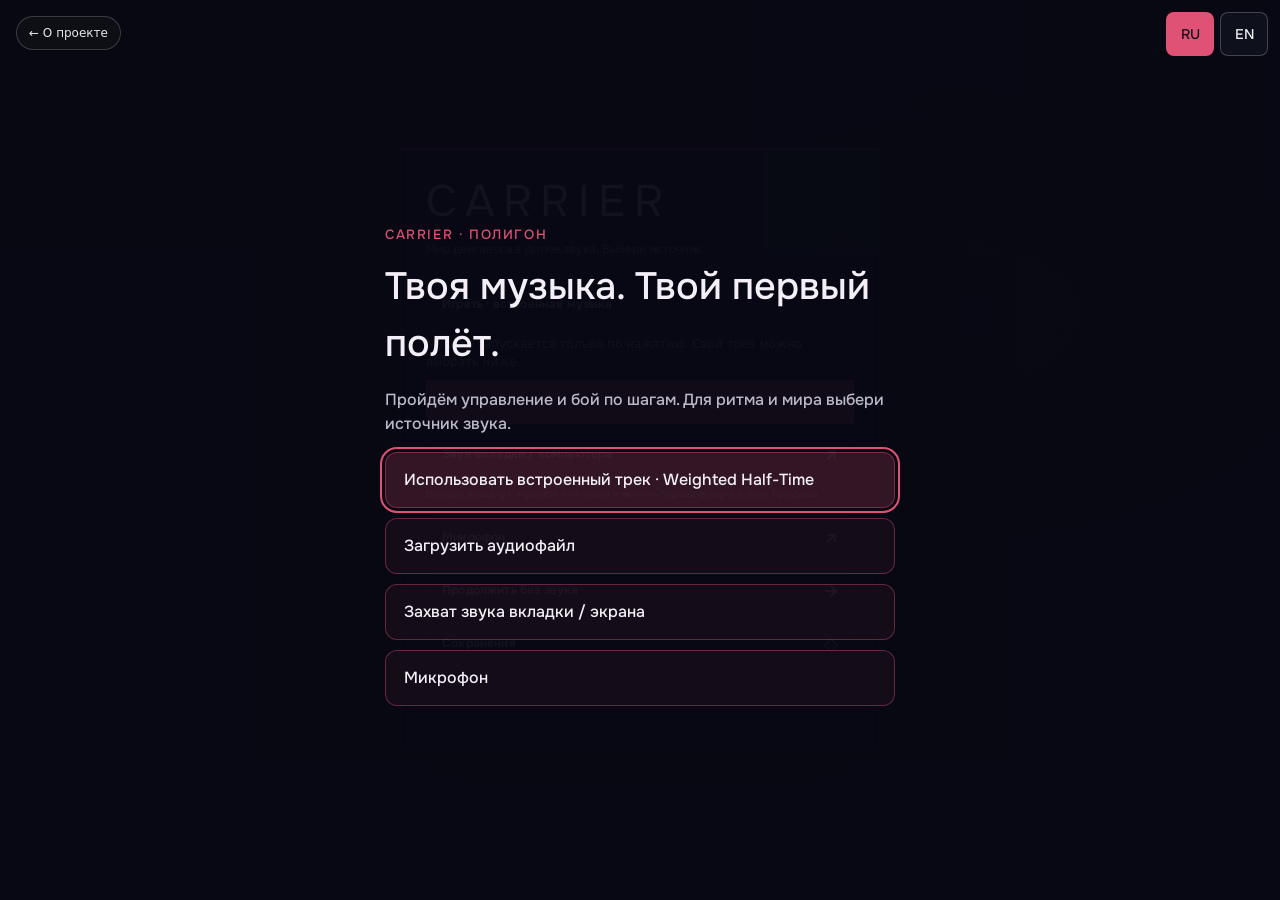
==== commit 2566c0a2: "Publish bilingual Carrier61 and downloadable PC build" ====
--- a/desktop.html
+++ b/desktop.html
@@ -2,6 +2,8 @@
 <html lang="en">
 <head>
 <meta charset="UTF-8">
+<script src="carrier-locales.js"></script>
+<script src="carrier-i18n.js"></script>
 <title>Carrier</title>
 <meta name="viewport" content="width=device-width, initial-scale=1, maximum-scale=1, viewport-fit=cover, user-scalable=no">
 <link rel="preconnect" href="https://fonts.googleapis.com">
@@ -1380,7 +1382,7 @@
   </div>
 </div>
 
-<script id="carrierBuildMetadata" type="application/json">{"name":"0.1.0-origin","code":60,"channel":"release","saveSchema":1,"settingsSchema":1,"mode":"release","platform":"web-desktop","builtAt":null,"commit":null}</script>
+<script id="carrierBuildMetadata" type="application/json">{"name":"0.1.0-origin","code":61,"channel":"release","saveSchema":1,"settingsSchema":1,"mode":"release","platform":"web-desktop","builtAt":null,"commit":null}</script>
 <script src="carrier-persistence.js"></script><script>
 (()=>{if(new URLSearchParams(location.search).get('visit')!=='1')return;try{const P=window.CarrierPersistence;if(P.Storage.loadSave('auto'))return;const save=JSON.parse(JSON.stringify(P.DEFAULT_SAVE));save.meta={createdAt:Date.now(),updatedAt:Date.now(),gameVersion:'web',reason:'portfolio-quickstart'};P.Storage.saveGame('auto',save);}catch(_){} })();
 </script>
@@ -21225,7 +21227,7 @@
       const s=readSave(i),row=document.createElement('div');row.className='saveRow';
       const title=document.createElement('strong');title.textContent=i?'Слот '+i:'Автосохранение';row.appendChild(title);
       const info=document.createElement('small');info.textContent=s?
-        `${new Date(s.meta.updatedAt).toLocaleString('ru-RU')} · доставлено ${s.progress.deliveries} · ${s.progress.finalPhase===5?'Свободный режим':s.progress.quest?.stage===1?'послание у Курьера':label(s.meta.reason)}`:'Пусто';
+        `${new Date(s.meta.updatedAt).toLocaleString(window.CarrierI18n?.locale||'ru-RU')} · доставлено ${s.progress.deliveries} · ${s.progress.finalPhase===5?'Свободный режим':s.progress.quest?.stage===1?'послание у Курьера':label(s.meta.reason)}`:'Пусто';
       row.appendChild(info);
       const buttons=document.createElement('div');row.appendChild(buttons);
       const make=(name,handler,disabled=false)=>{const b=document.createElement('button');b.textContent=name;b.disabled=disabled;b.addEventListener('click',handler);buttons.appendChild(b)};
